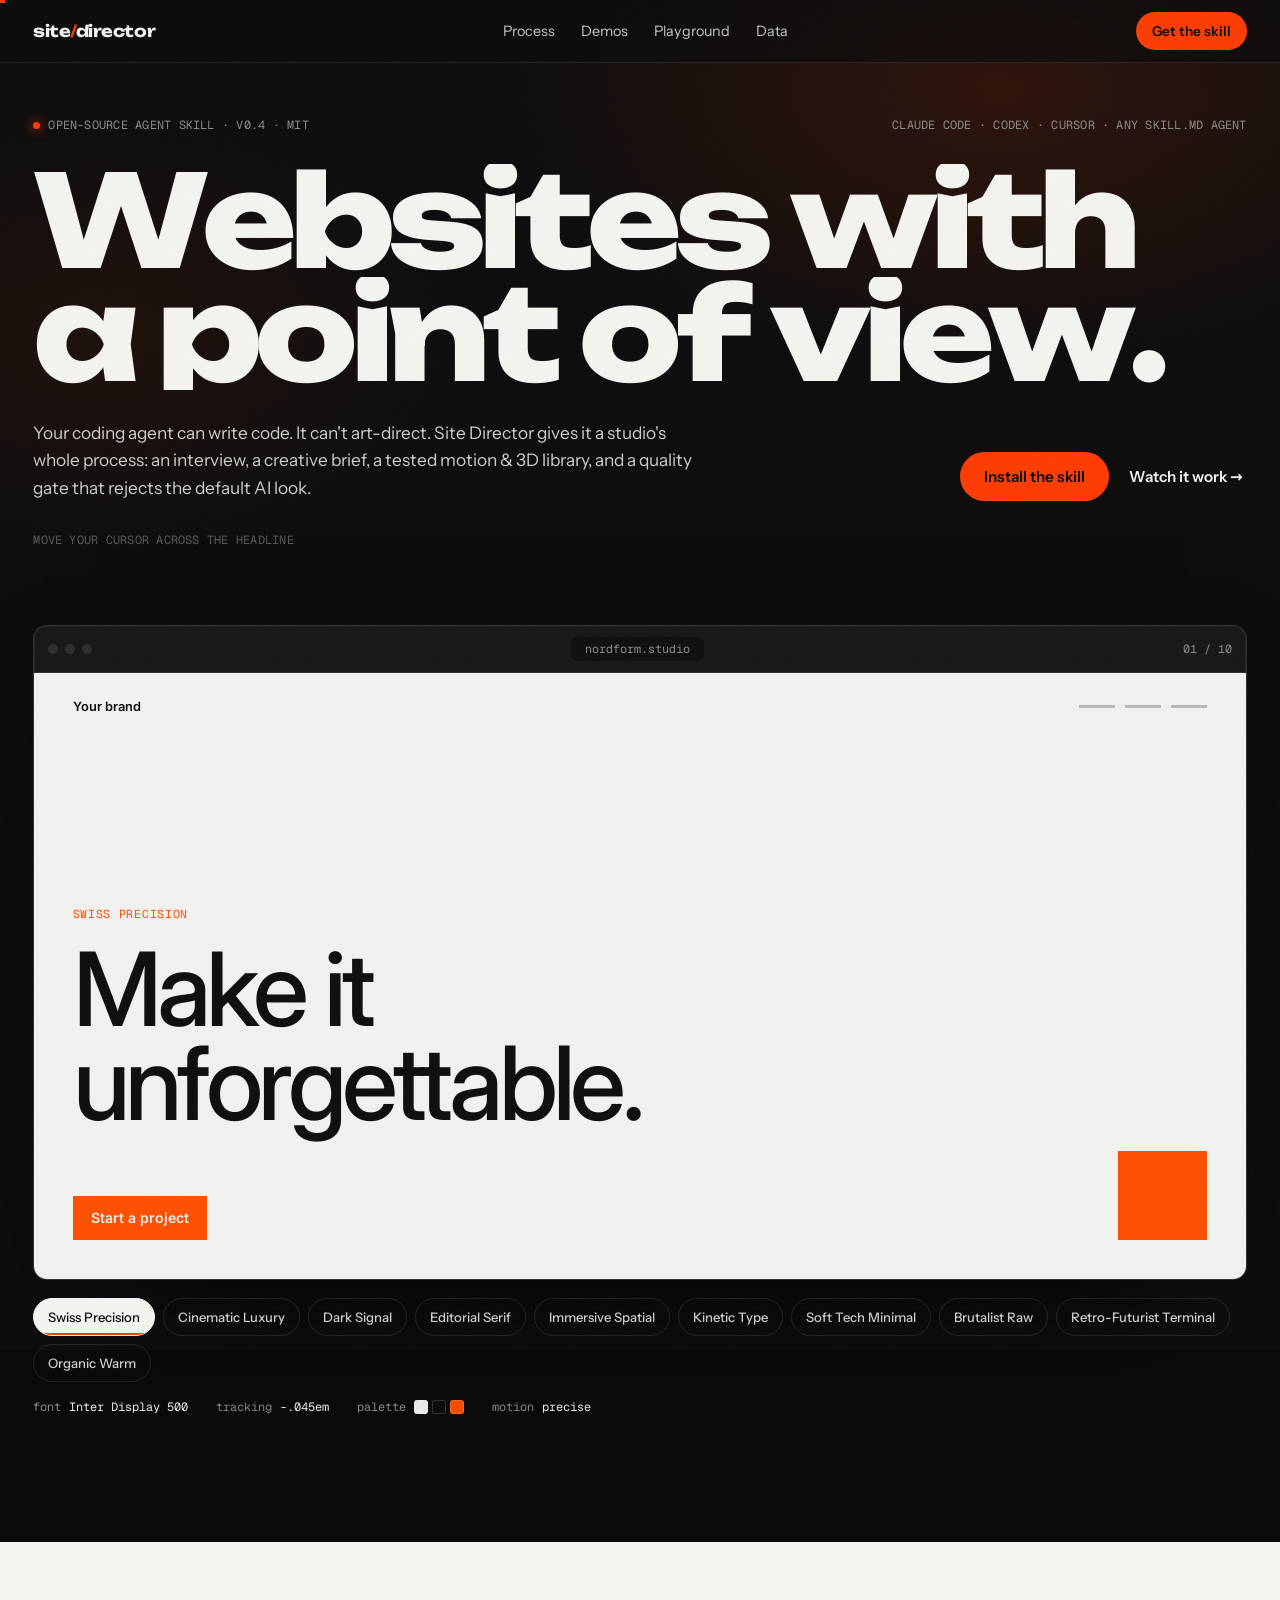
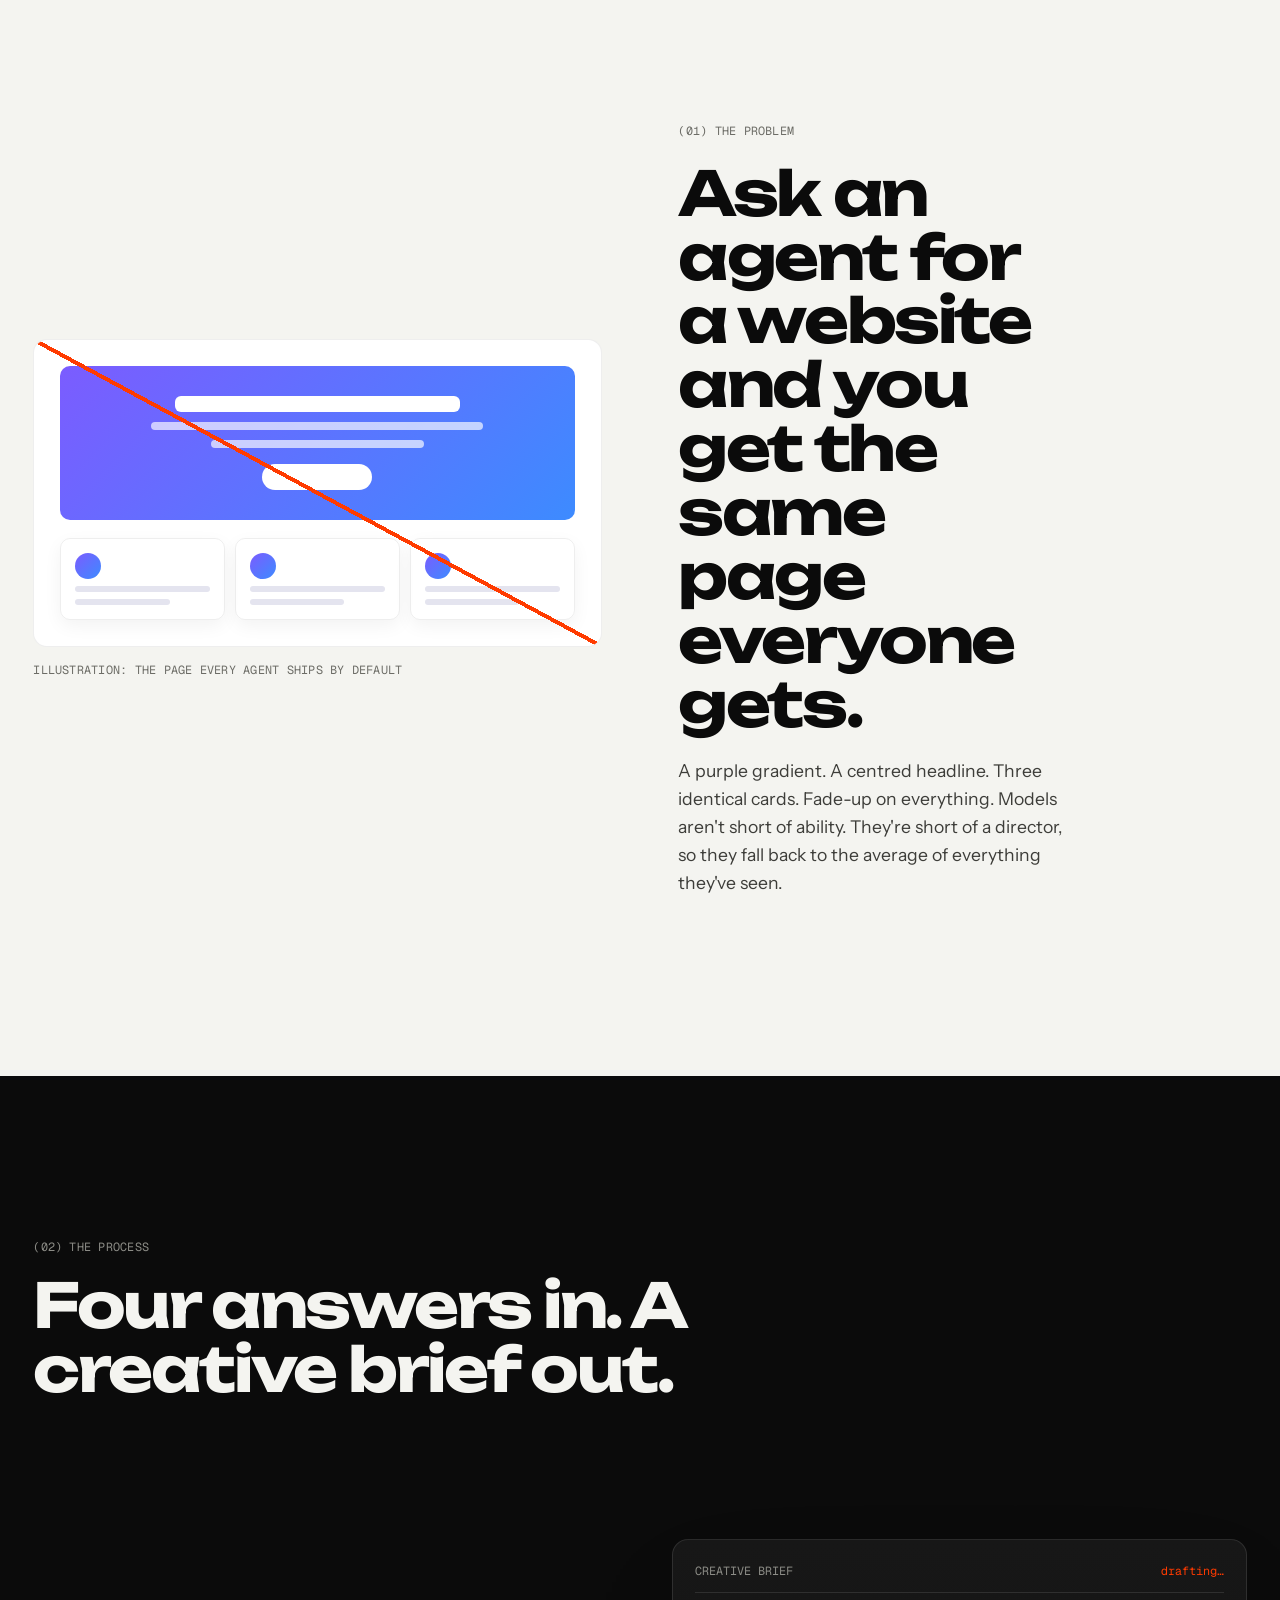
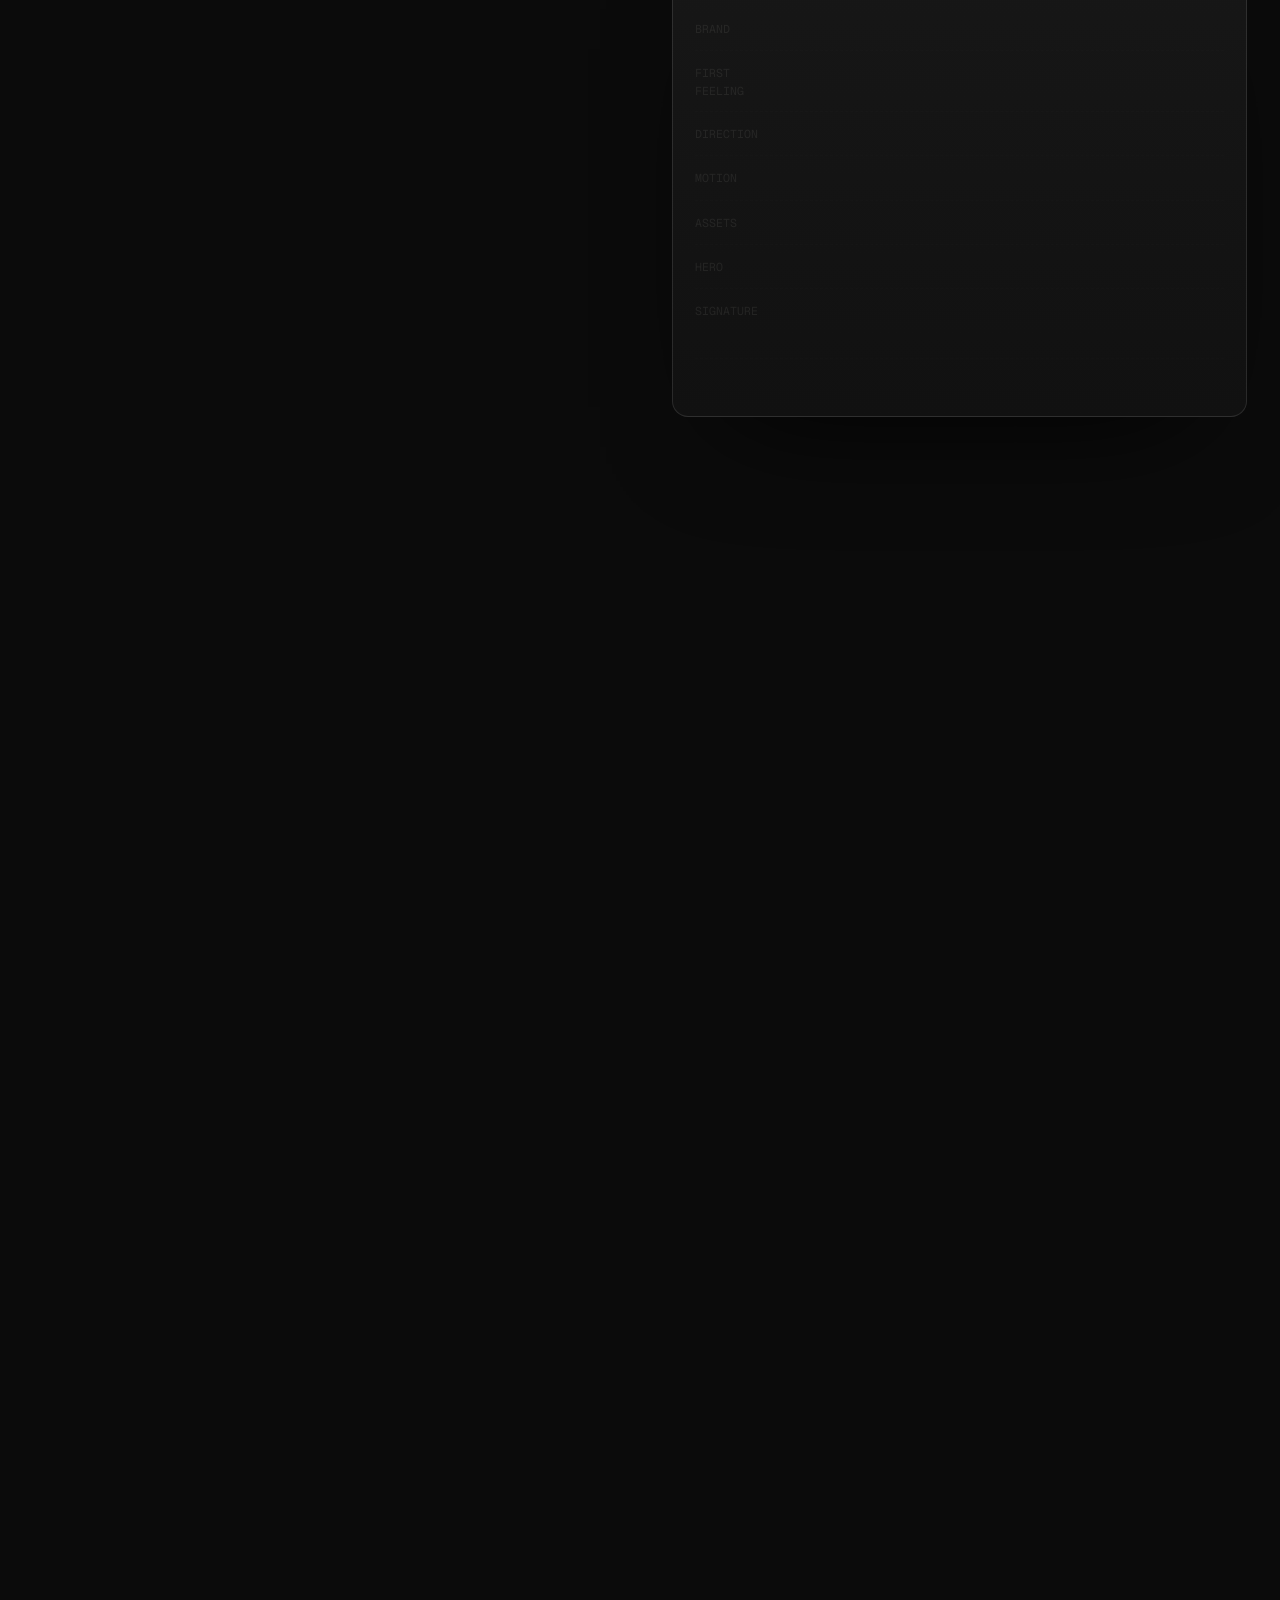
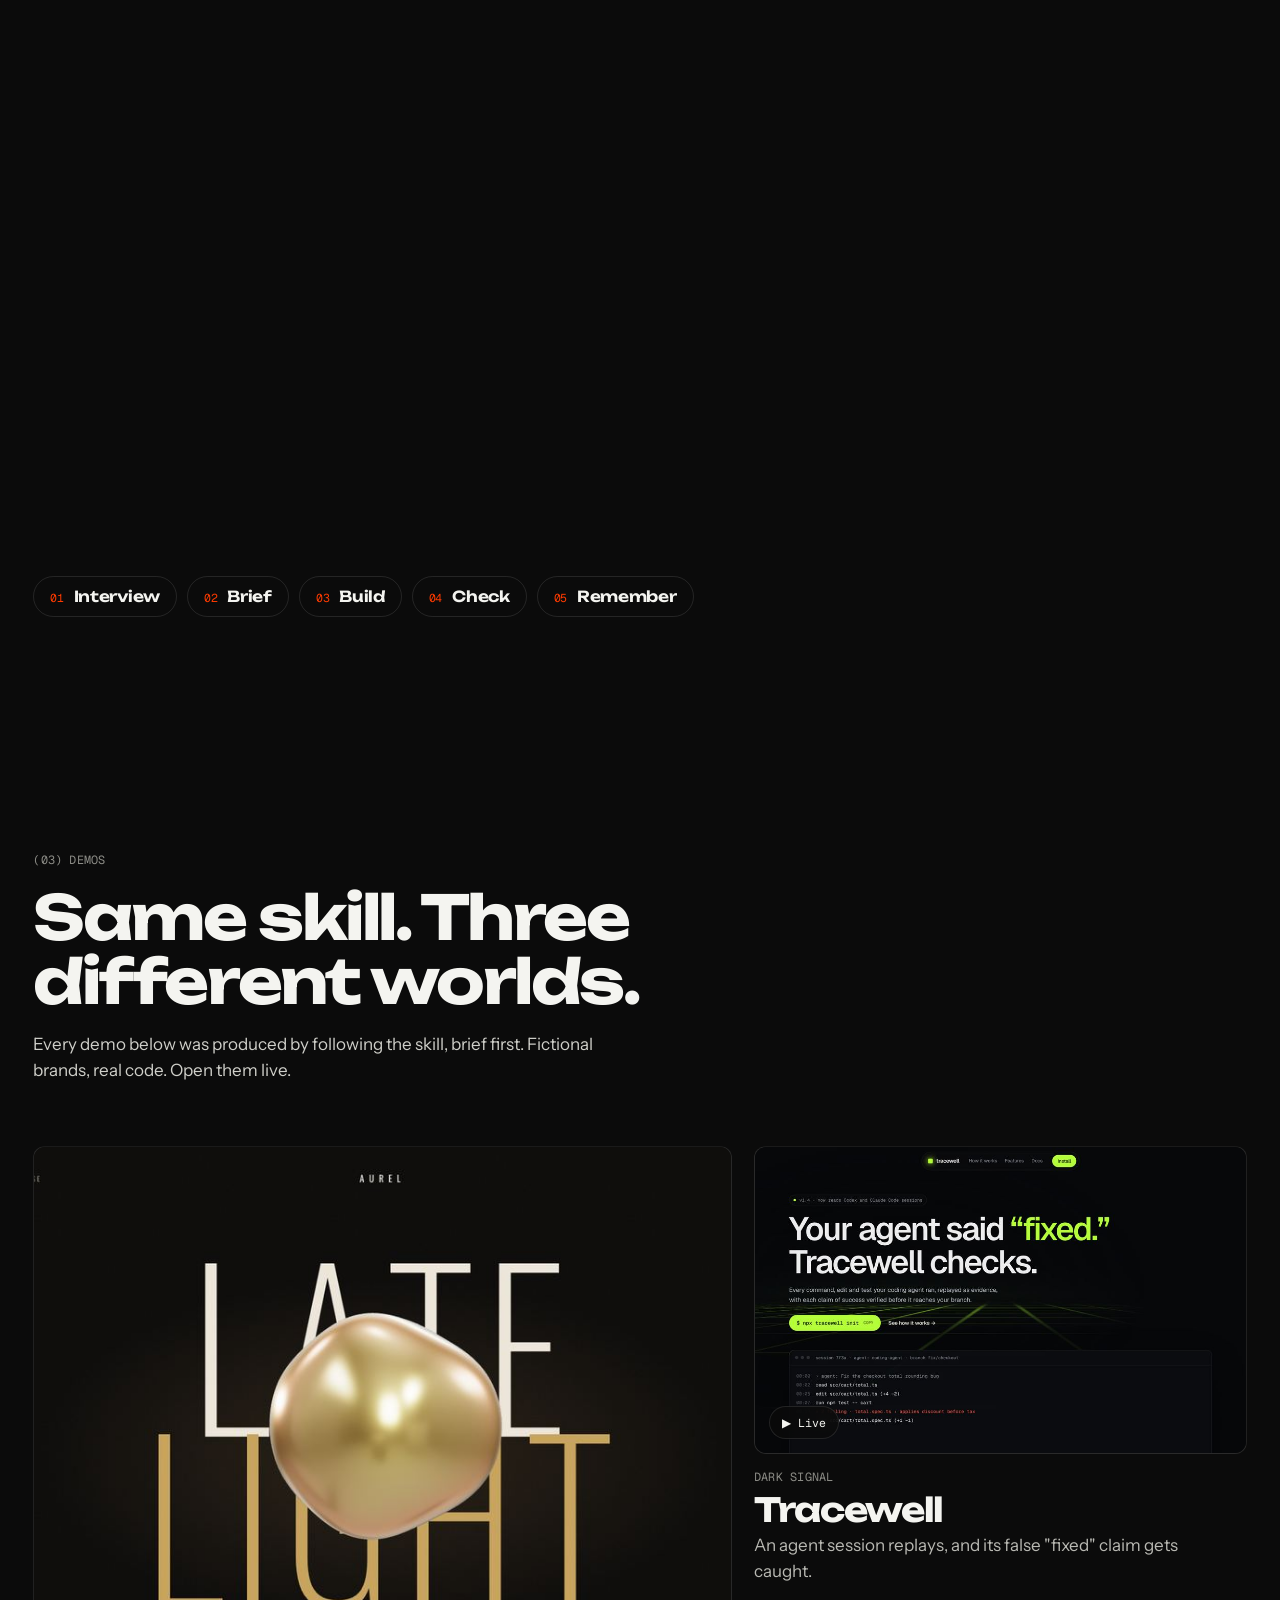
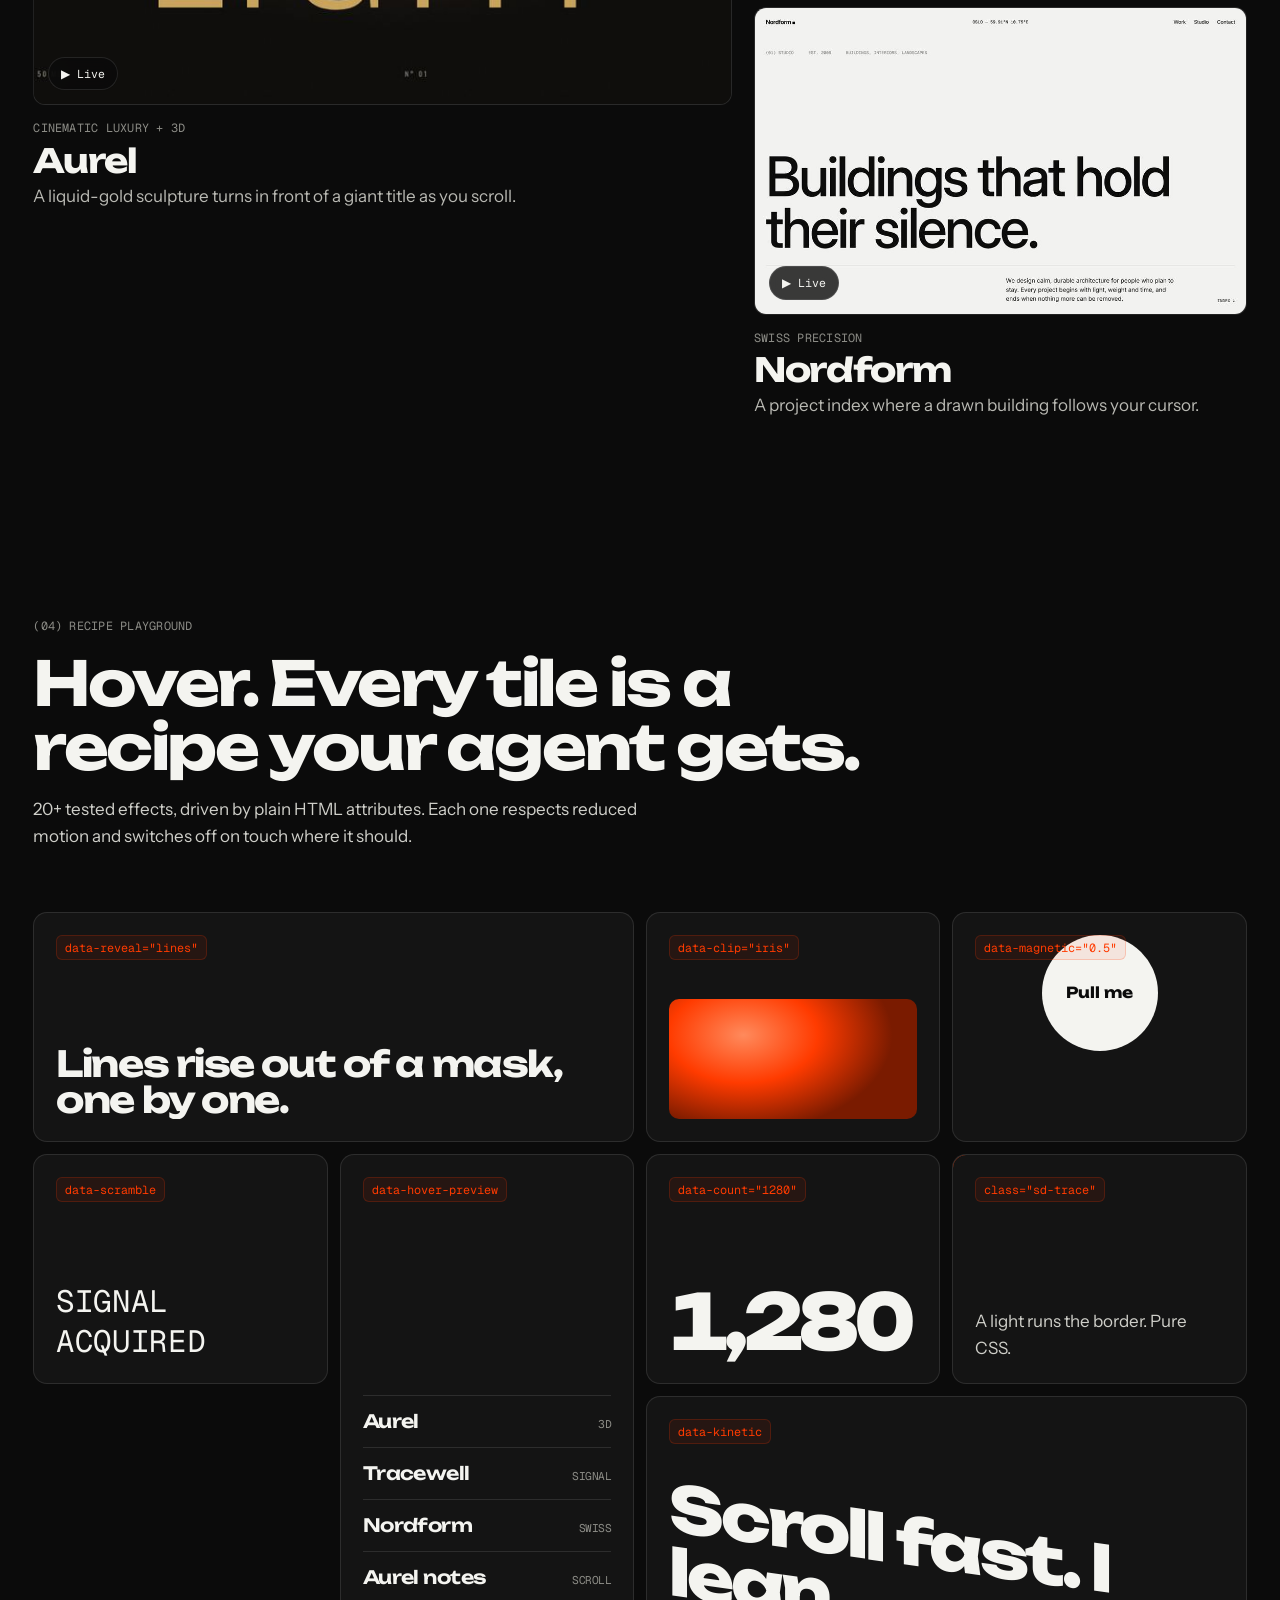
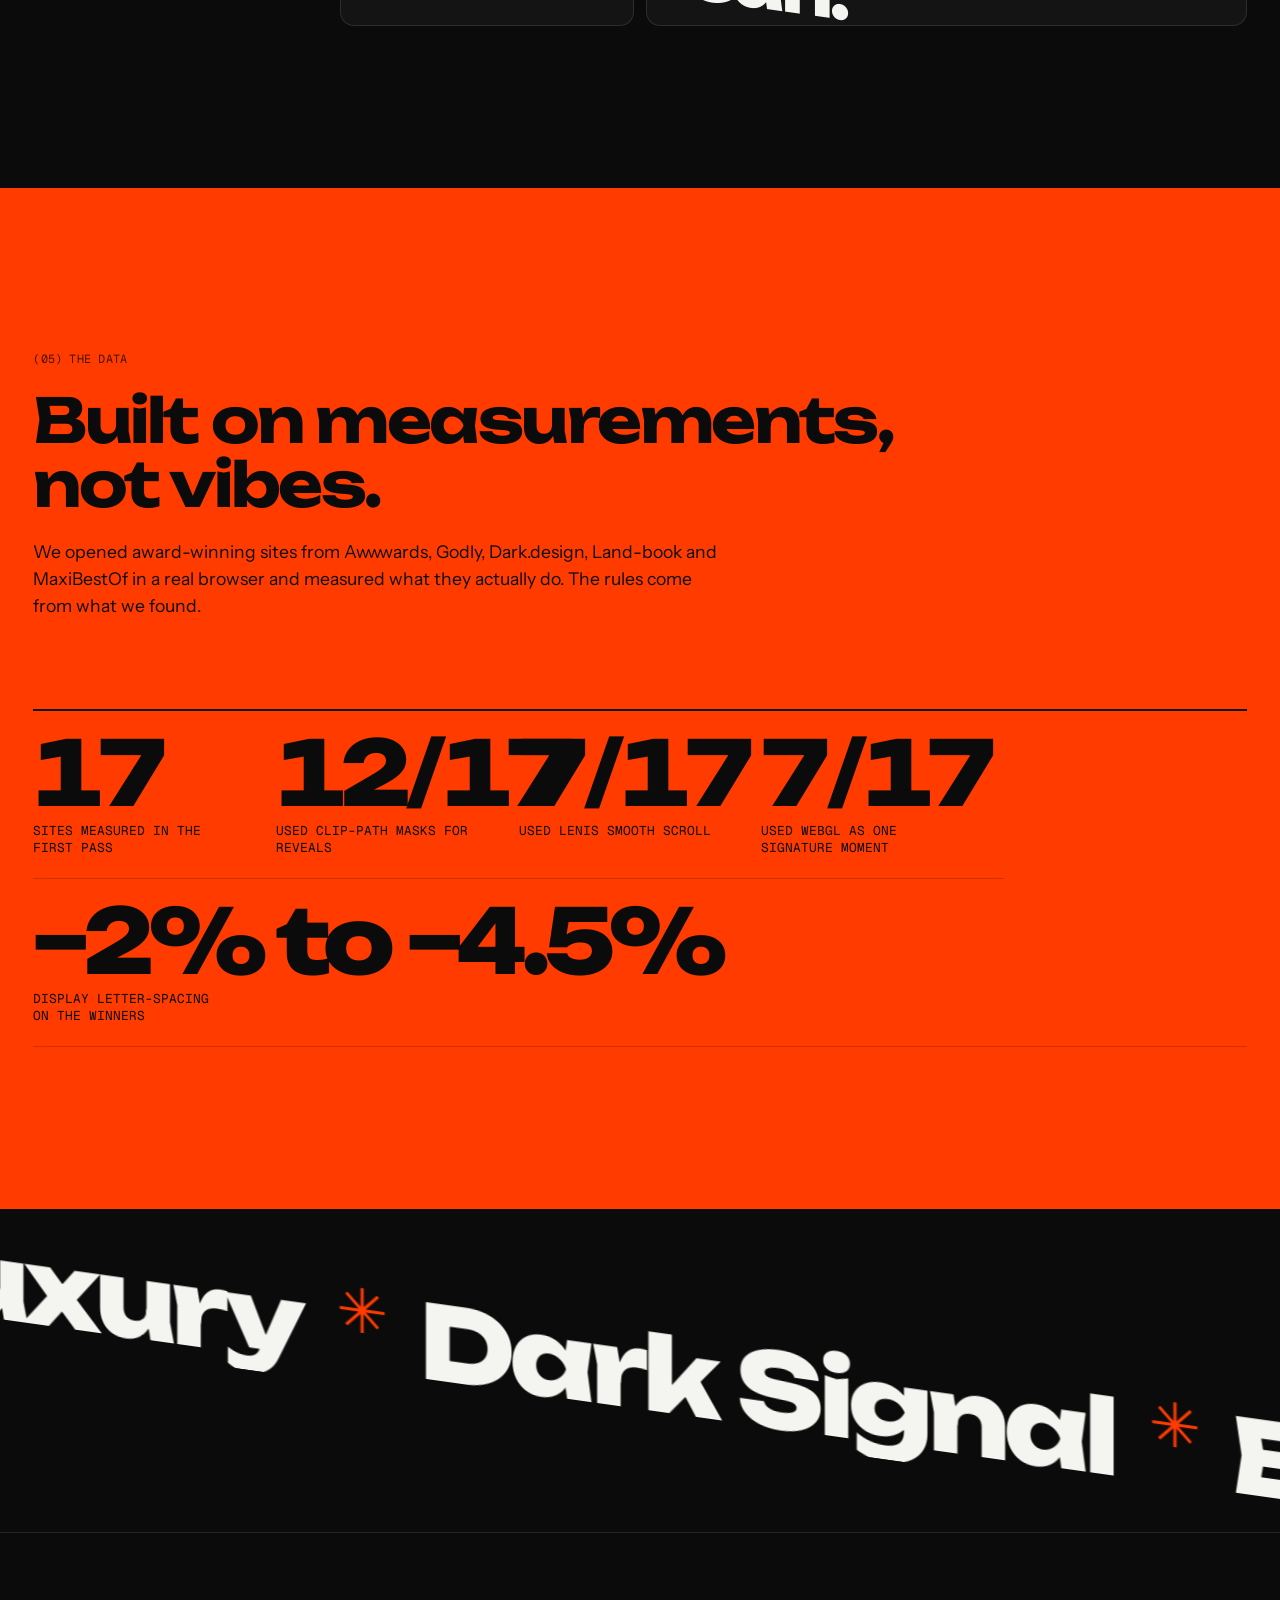
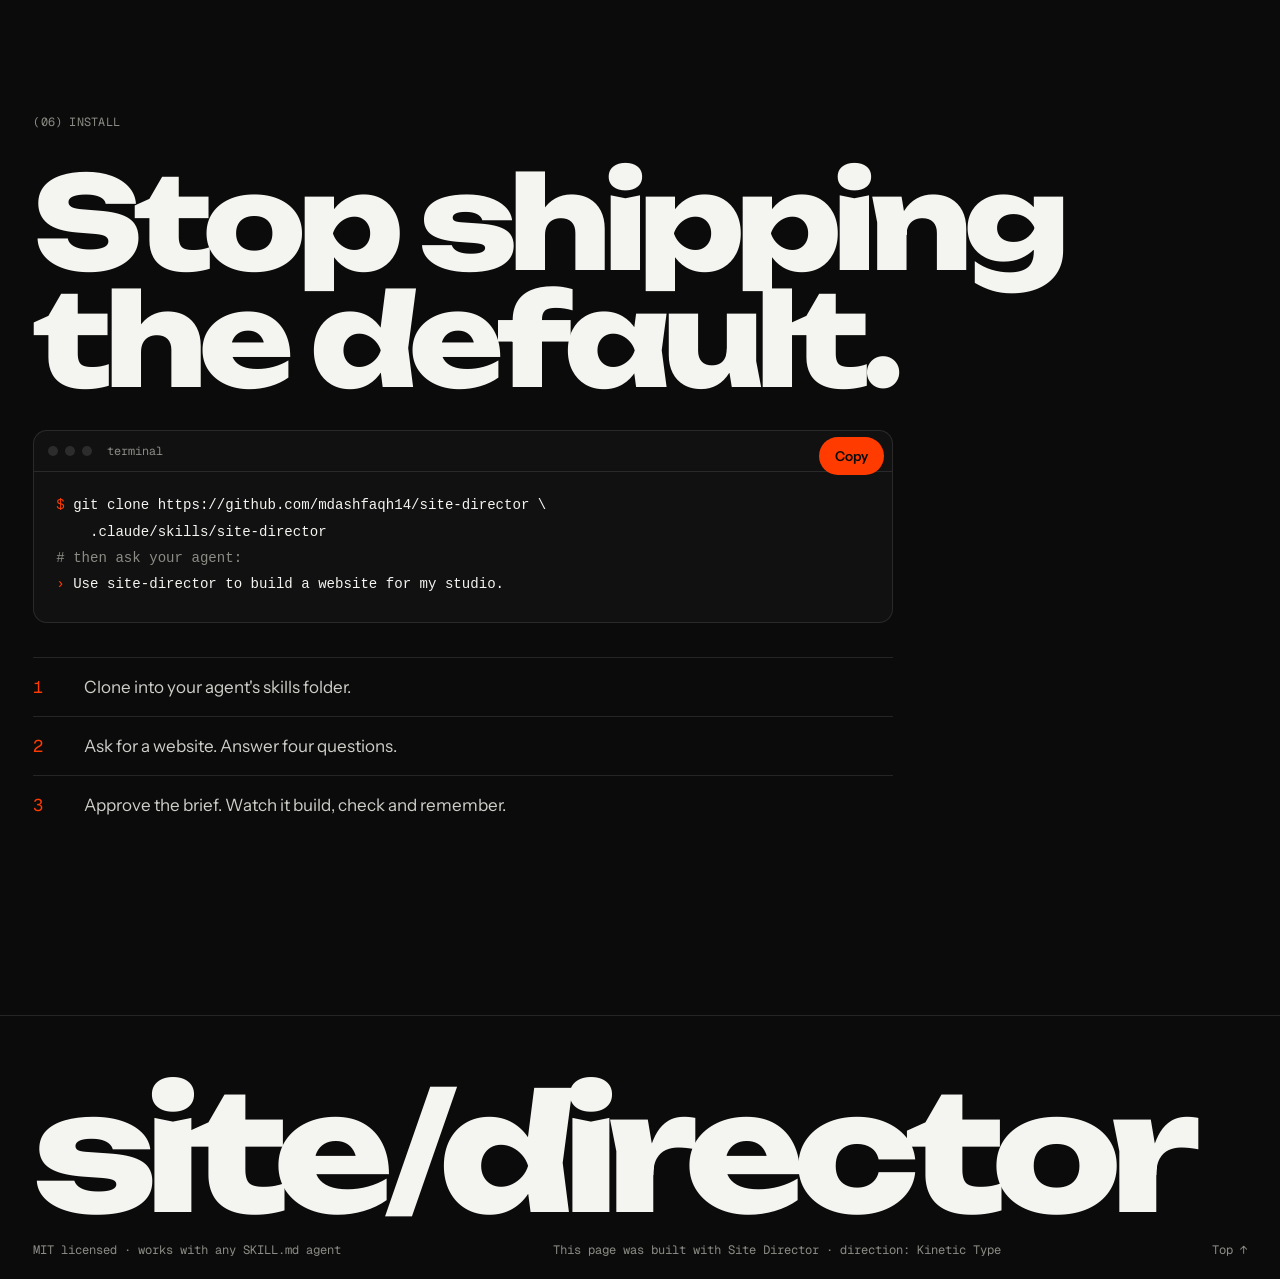
==== index.html @ e66f8e05 "Site Director v0.4: art direction for AI coding agents" ====
<!doctype html>
<html lang="en">
<head>
  <meta charset="utf-8" />
  <meta name="viewport" content="width=device-width, initial-scale=1" />
  <title>Site Director: art direction for AI coding agents</title>
  <meta name="description" content="An open-source agent skill that interviews you, writes a creative brief, and builds award-level websites with real motion and 3D, without the AI look." />
  <script type="module" crossorigin>var e=Object.defineProperty,t=(e,t,n)=>()=>{if(n)throw n[0];try{return e&&(t=e(e=0)),t}catch(e){throw n=[e],e}},n=(t,n)=>{let r={};for(var i in t)e(r,i,{get:t[i],enumerable:!0});return n||e(r,Symbol.toStringTag,{value:`Module`}),r};(function(){let e=document.createElement(`link`).relList;if(e&&e.supports&&e.supports(`modulepreload`))return;for(let e of document.querySelectorAll(`link[rel="modulepreload"]`))n(e);new MutationObserver(e=>{for(let t of e)if(t.type===`childList`)for(let e of t.addedNodes)e.tagName===`LINK`&&e.rel===`modulepreload`&&n(e)}).observe(document,{childList:!0,subtree:!0});function t(e){let t={};return e.integrity&&(t.integrity=e.integrity),e.referrerPolicy&&(t.referrerPolicy=e.referrerPolicy),t.credentials=e.crossOrigin===`use-credentials`?`include`:e.crossOrigin===`anonymous`?`omit`:`same-origin`,t}function n(e){if(e.ep)return;e.ep=!0;let n=t(e);fetch(e.href,n)}})();function r(e){if(e===void 0)throw ReferenceError(`this hasn't been initialised - super() hasn't been called`);return e}function i(e,t){e.prototype=Object.create(t.prototype),e.prototype.constructor=e,e.__proto__=t}var a,o,s,c,l,u,d,f,p,m,h,g,_,v,y,b,x,S,C,w,T,E,D,O,k,A,j,M,N,P,F,I,L,ee,te,ne,R,re,z,ie,ae,oe,se,ce,le,B,ue,de,fe,pe,me,he,ge,_e,V,ve,ye,be,H,xe,U,W,Se,Ce,we,Te,Ee,De,Oe,ke,Ae,je,Me,Ne,Pe,Fe,Ie,Le,Re,ze,Be,Ve,He,Ue,We,Ge,Ke,qe,Je,Ye,Xe,Ze,Qe,$e,et,tt,nt,rt,it,at,ot,st,ct,lt,ut,dt,ft,pt,mt,ht,gt,_t,vt,yt,bt,xt,St,Ct,wt,Tt,Et,Dt,Ot,kt,At,jt,Mt,Nt,Pt,Ft,It,Lt,Rt,zt,Bt,Vt,Ht,Ut,Wt,Gt,Kt,qt,Jt,Yt,Xt,Zt,Qt,$t,en,tn,nn,rn,an,on,sn,cn,ln,un,dn,fn,pn,mn,hn,gn,_n,vn,yn,bn,xn,Sn,Cn,wn,Tn,En,Dn,On,kn,An,jn,Mn,Nn,Pn,Fn,In,Ln,Rn,zn,Bn,Vn,Hn,Un,Wn,Gn,Kn,qn,Jn,Yn,Xn,Zn,Qn=t((()=>{a={autoSleep:120,force3D:`auto`,nullTargetWarn:1,units:{lineHeight:``}},o={duration:.5,overwrite:!1,delay:0},u=1e8,d=1/u,f=Math.PI*2,p=f/4,m=0,h=Math.sqrt,g=Math.cos,_=Math.sin,v=function(e){return typeof e==`string`},y=function(e){return typeof e==`function`},b=function(e){return typeof e==`number`},x=function(e){return e===void 0},S=function(e){return typeof e==`object`},C=function(e){return e!==!1},w=function(){return typeof window<`u`},T=function(e){return y(e)||v(e)},E=typeof ArrayBuffer==`function`&&ArrayBuffer.isView||function(){},D=Array.isArray,O=/random\([^)]+\)/g,k=/,\s*/g,A=/(?:-?\.?\d|\.)+/gi,j=/[-+=.]*\d+[.e\-+]*\d*[e\-+]*\d*/g,M=/[-+=.]*\d+[.e-]*\d*[a-z%]*/g,N=/[-+=.]*\d+\.?\d*(?:e-|e\+)?\d*/gi,P=/[+-]=-?[.\d]+/,F=/[^,'"\[\]\s]+/gi,I=/^[+\-=e\s\d]*\d+[.\d]*([a-z]*|%)\s*$/i,R={},re={},ie=function(e){return(re=je(e,R))&&Zn},ae=function(e,t){return console.warn(`Invalid property`,e,`set to`,t,`Missing plugin? gsap.registerPlugin()`)},oe=function(e,t){return!t&&console.warn(e)},se=function(e,t){return e&&(R[e]=t)&&re&&(re[e]=t)||R},ce=function(){return 0},le={suppressEvents:!0,isStart:!0,kill:!1},B={suppressEvents:!0,kill:!1},ue={suppressEvents:!0},de={},fe=[],pe={},he={},ge={},_e=30,V=[],ve=``,ye=function(e){var t=e[0],n,r;if(S(t)||y(t)||(e=[e]),!(n=(t._gsap||{}).harness)){for(r=V.length;r--&&!V[r].targetTest(t););n=V[r]}for(r=e.length;r--;)e[r]&&(e[r]._gsap||(e[r]._gsap=new sn(e[r],n)))||e.splice(r,1);return e},be=function(e){return e._gsap||ye(mt(e))[0]._gsap},H=function(e,t,n){return(n=e[t])&&y(n)?e[t]():x(n)&&e.getAttribute&&e.getAttribute(t)||n},xe=function(e,t){return(e=e.split(`,`)).forEach(t)||e},U=function(e){return Math.round(e*1e5)/1e5||0},W=function(e){return Math.round(e*1e7)/1e7||0},Se=function(e,t){var n=t.charAt(0),r=parseFloat(t.substr(2));return e=parseFloat(e),n===`+`?e+r:n===`-`?e-r:n===`*`?e*r:e/r},Ce=function(e,t){for(var n=t.length,r=0;e.indexOf(t[r])<0&&++r<n;);return r<n},we=function(){var e=fe.length,t=fe.slice(0),n,r;for(pe={},fe.length=0,n=0;n<e;n++)r=t[n],r&&r._lazy&&(r.render(r._lazy[0],r._lazy[1],!0)._lazy=0)},Te=function(e){return!!(e._initted||e._startAt||e.add)},Ee=function(e,t,n,r){fe.length&&!c&&we(),e.render(t,n,r||!!(c&&t<0&&Te(e))),fe.length&&!c&&we()},De=function(e){var t=parseFloat(e);return(t||t===0)&&(e+``).match(F).length<2?t:v(e)?e.trim():e},Oe=function(e){return e},ke=function(e,t){for(var n in t)n in e||(e[n]=t[n]);return e},Ae=function(e){return function(t,n){for(var r in n)r in t||r===`duration`&&e||r===`ease`||(t[r]=n[r])}},je=function(e,t){for(var n in t)e[n]=t[n];return e},Me=function e(t,n){for(var r in n)r!==`__proto__`&&r!==`constructor`&&r!==`prototype`&&(t[r]=S(n[r])?e(t[r]||(t[r]={}),n[r]):n[r]);return t},Ne=function(e,t){var n={},r;for(r in e)r in t||(n[r]=e[r]);return n},Pe=function(e){var t=e.parent||L,n=e.keyframes?Ae(D(e.keyframes)):ke;if(C(e.inherit))for(;t;)n(e,t.vars.defaults),t=t.parent||t._dp;return e},Fe=function(e,t){for(var n=e.length,r=n===t.length;r&&n--&&e[n]===t[n];);return n<0},Ie=function(e,t,n,r,i){n===void 0&&(n=`_first`),r===void 0&&(r=`_last`);var a=e[r],o;if(i)for(o=t[i];a&&a[i]>o;)a=a._prev;return a?(t._next=a._next,a._next=t):(t._next=e[n],e[n]=t),t._next?t._next._prev=t:e[r]=t,t._prev=a,t.parent=t._dp=e,t},Le=function(e,t,n,r){n===void 0&&(n=`_first`),r===void 0&&(r=`_last`);var i=t._prev,a=t._next;i?i._next=a:e[n]===t&&(e[n]=a),a?a._prev=i:e[r]===t&&(e[r]=i),t._next=t._prev=t.parent=null},Re=function(e,t){e.parent&&(!t||e.parent.autoRemoveChildren)&&e.parent.remove&&e.parent.remove(e),e._act=0},ze=function(e,t){if(e&&(!t||t._end>e._dur||t._start<0))for(var n=e;n;)n._dirty=1,n=n.parent;return e},Be=function(e){for(var t=e.parent;t&&t.parent;)t._dirty=1,t.totalDuration(),t=t.parent;return e},Ve=function(e,t,n,r){return e._startAt&&(c?e._startAt.revert(B):e.vars.immediateRender&&!e.vars.autoRevert||e._startAt.render(t,!0,r))},He=function e(t){return!t||t._ts&&e(t.parent)},Ue=function(e){return e._repeat?We(e._tTime,e=e.duration()+e._rDelay)*e:0},We=function(e,t){var n=Math.floor(e=W(e/t));return e&&n===e?n-1:n},Ge=function(e,t){return(e-t._start)*t._ts+(t._ts>=0?0:t._dirty?t.totalDuration():t._tDur)},Ke=function(e){return e._end=W(e._start+(e._tDur/Math.abs(e._ts||e._rts||d)||0))},qe=function(e,t){var n=e._dp;return n&&n.smoothChildTiming&&e._ts&&(e._start=W(n._time-(e._ts>0?t/e._ts:((e._dirty?e.totalDuration():e._tDur)-t)/-e._ts)),Ke(e),n._dirty||ze(n,e)),e},Je=function(e,t){var n;if((t._time||!t._dur&&t._initted||t._start<e._time&&(t._dur||!t.add))&&(n=Ge(e.rawTime(),t),(!t._dur||ct(0,t.totalDuration(),n)-t._tTime>d)&&t.render(n,!0)),ze(e,t)._dp&&e._initted&&e._time>=e._dur&&e._ts){if(e._dur<e.duration())for(n=e;n._dp;)n.rawTime()>=0&&n.totalTime(n._tTime),n=n._dp;e._zTime=-d}},Ye=function(e,t,n,r){return t.parent&&Re(t),t._start=W((b(n)?n:!n&&$e(t)&&(!e._last||e._last._start>=e._time)?e._last?e._last._start:e._time:n||e!==L?at(e,n,t):e._time)+t._delay),t._end=W(t._start+(t.totalDuration()/Math.abs(t.timeScale())||0)),Ie(e,t,`_first`,`_last`,e._sort?`_start`:0),$e(t)||(e._recent=t),r||Je(e,t),e._ts<0&&qe(e,e._tTime),e},Xe=function(e,t){return(R.ScrollTrigger||ae(`scrollTrigger`,t))&&R.ScrollTrigger.create(t,e)},Ze=function(e,t,n,r,i){if(gn(e,t,i),!e._initted)return 1;if(!n&&e._pt&&!c&&(e._dur&&e.vars.lazy!==!1||!e._dur&&e.vars.lazy)&&me!==Kt.frame)return fe.push(e),e._lazy=[i,r],1},Qe=function e(t){var n=t.parent;return n&&n._ts&&n._initted&&!n._lock&&(n.rawTime()<0||e(n))},$e=function(e){var t=e.data;return t===`isFromStart`||t===`isStart`},et=function(e,t,n,r){var i=e.ratio,a=t<0||!t&&(!e._start&&Qe(e)&&(e._initted||!$e(e))||(e._ts<0||e._dp._ts<0)&&!$e(e))?0:1,o=e._rDelay,s=0,l,u,f;if(o&&e._repeat&&(s=ct(0,e._tDur,t),u=We(s,o),e._yoyo&&u&1&&(a=1-a),u!==We(e._tTime,o)&&(i=1-a,e.vars.repeatRefresh&&e._initted&&e.invalidate())),a!==i||c||r||e._zTime===d||!t&&e._zTime){if(!e._initted&&Ze(e,t,r,n,s))return;for(f=e._zTime,e._zTime=t||(n?d:0),n||=t&&!f,e.ratio=a,e._from&&(a=1-a),e._time=0,e._tTime=s,l=e._pt;l;)l.r(a,l.d),l=l._next;t<0&&Ve(e,t,n,!0),e._onUpdate&&!n&&jt(e,`onUpdate`),s&&e._repeat&&!n&&e.parent&&jt(e,`onRepeat`),(t>=e._tDur||t<0)&&e.ratio===a&&(a&&Re(e,1),!n&&!c&&(jt(e,a?`onComplete`:`onReverseComplete`,!0),e._prom&&e._prom()))}else e._zTime||=t},tt=function(e,t,n){var r;if(n>t)for(r=e._first;r&&r._start<=n;){if(r.data===`isPause`&&r._start>t)return r;r=r._next}else for(r=e._last;r&&r._start>=n;){if(r.data===`isPause`&&r._start<t)return r;r=r._prev}},nt=function(e,t,n,r){var i=e._repeat,a=W(t)||0,o=e._tTime/e._tDur;return o&&!r&&(e._time*=a/e._dur),e._dur=a,e._tDur=i?i<0?1e10:W(a*(i+1)+e._rDelay*i):a,o>0&&!r&&qe(e,e._tTime=e._tDur*o),e.parent&&Ke(e),n||ze(e.parent,e),e},rt=function(e){return e instanceof ln?ze(e):nt(e,e._dur)},it={_start:0,endTime:ce,totalDuration:ce},at=function e(t,n,r){var i=t.labels,a=t._recent||it,o=t.duration()>=u?a.endTime(!1):t._dur,s,c,l;return v(n)&&(isNaN(n)||n in i)?(c=n.charAt(0),l=n.substr(-1)===`%`,s=n.indexOf(`=`),c===`<`||c===`>`?(s>=0&&(n=n.replace(/=/,``)),(c===`<`?a._start:a.endTime(a._repeat>=0))+(parseFloat(n.substr(1))||0)*(l?(s<0?a:r).totalDuration()/100:1)):s<0?(n in i||(i[n]=o),i[n]):(c=parseFloat(n.charAt(s-1)+n.substr(s+1)),l&&r&&(c=c/100*(D(r)?r[0]:r).totalDuration()),s>1?e(t,n.substr(0,s-1),r)+c:o+c)):n==null?o:+n},ot=function(e,t,n){var r=b(t[1]),i=(r?2:1)+(e<2?0:1),a=t[i],o,s;if(r&&(a.duration=t[1]),a.parent=n,e){for(o=a,s=n;s&&!(`immediateRender`in o);)o=s.vars.defaults||{},s=C(s.vars.inherit)&&s.parent;a.immediateRender=C(o.immediateRender),e<2?a.runBackwards=1:a.startAt=t[i-1]}return new Cn(t[0],a,t[i+1])},st=function(e,t){return e||e===0?t(e):t},ct=function(e,t,n){return n<e?e:n>t?t:n},lt=function(e,t){return!v(e)||!(t=I.exec(e))?``:t[1]},ut=function(e,t,n){return st(n,function(n){return ct(e,t,n)})},dt=[].slice,ft=function(e,t){return e&&S(e)&&`length`in e&&(!t&&!e.length||e.length-1 in e&&S(e[0]))&&!e.nodeType&&e!==ee},pt=function(e,t,n){return n===void 0&&(n=[]),e.forEach(function(e){var r;return v(e)&&!t||ft(e,1)?(r=n).push.apply(r,mt(e)):n.push(e)})||n},mt=function(e,t,n){return l&&!t&&l.selector?l.selector(e):v(e)&&!n&&(te||!qt())?dt.call((t||ne).querySelectorAll(e),0):D(e)?pt(e,n):ft(e)?dt.call(e,0):e?[e]:[]},ht=function(e){return e=mt(e)[0]||oe(`Invalid scope`)||{},function(t){var n=e.current||e.nativeElement||e;return mt(t,n.querySelectorAll?n:n===e?oe(`Invalid scope`)||ne.createElement(`div`):e)}},gt=function(e){return e.sort(function(){return .5-Math.random()})},_t=function(e){if(y(e))return e;var t=S(e)?e:{each:e},n=tn(t.ease),r=t.from||0,i=parseFloat(t.base)||0,a={},o=r>0&&r<1,s=isNaN(r)||o,c=t.axis,l=r,d=r;return v(r)?l=d={center:.5,edges:.5,end:1}[r]||0:!o&&s&&(l=r[0],d=r[1]),function(e,o,f){var p=(f||t).length,m=a[p],g,_,v,y,b,x,S,C,w;if(!m){if(w=t.grid===`auto`?0:(t.grid||[1,u])[1],!w){for(S=-u;S<(S=f[w++].getBoundingClientRect().left)&&w<p;);w<p&&w--}for(m=a[p]=[],g=s?Math.min(w,p)*l-.5:r%w,_=w===u?0:s?p*d/w-.5:r/w|0,S=0,C=u,x=0;x<p;x++)v=x%w-g,y=_-(x/w|0),m[x]=b=c?Math.abs(c===`y`?y:v):h(v*v+y*y),b>S&&(S=b),b<C&&(C=b);r===`random`&&gt(m),m.max=S-C,m.min=C,m.v=p=(parseFloat(t.amount)||parseFloat(t.each)*(w>p?p-1:c?c===`y`?p/w:w:Math.max(w,p/w))||0)*(r===`edges`?-1:1),m.b=p<0?i-p:i,m.u=lt(t.amount||t.each)||0,n=n&&p<0?en(n):n}return p=(m[e]-m.min)/m.max||0,W(m.b+(n?n(p):p)*m.v)+m.u}},vt=function(e){var t=10**((e+``).split(`.`)[1]||``).length;return function(n){var r=W(Math.round(parseFloat(n)/e)*e*t);return(r-r%1)/t+(b(n)?0:lt(n))}},yt=function(e,t){var n=D(e),r,i;return!n&&S(e)&&(r=n=e.radius||u,e.values?(e=mt(e.values),(i=!b(e[0]))&&(r*=r)):e=vt(e.increment)),st(t,n?y(e)?function(t){return i=e(t),Math.abs(i-t)<=r?i:t}:function(t){for(var n=parseFloat(i?t.x:t),a=parseFloat(i?t.y:0),o=u,s=0,c=e.length,l,d;c--;)i?(l=e[c].x-n,d=e[c].y-a,l=l*l+d*d):l=Math.abs(e[c]-n),l<o&&(o=l,s=c);return s=!r||o<=r?e[s]:t,i||s===t||b(t)?s:s+lt(t)}:vt(e))},bt=function(e,t,n,r){return st(D(e)?!t:n===!0?!!(n=0):!r,function(){return D(e)?e[~~(Math.random()*e.length)]:(n||=1e-5)&&(r=n<1?10**((n+``).length-2):1)&&Math.floor(Math.round((e-n/2+Math.random()*(t-e+n*.99))/n)*n*r)/r})},xt=function(){var e=[...arguments];return function(t){return e.reduce(function(e,t){return t(e)},t)}},St=function(e,t){return function(n){return e(parseFloat(n))+(t||lt(n))}},Ct=function(e,t,n){return Ot(e,t,0,1,n)},wt=function(e,t,n){return st(n,function(n){return e[~~t(n)]})},Tt=function e(t,n,r){var i=n-t;return D(t)?wt(t,e(0,t.length),n):st(r,function(e){return(i+(e-t)%i)%i+t})},Et=function e(t,n,r){var i=n-t,a=i*2;return D(t)?wt(t,e(0,t.length-1),n):st(r,function(e){return e=(a+(e-t)%a)%a||0,t+(e>i?a-e:e)})},Dt=function(e){return e.replace(O,function(e){var t=e.indexOf(`[`)+1,n=e.substring(t||7,t?e.indexOf(`]`):e.length-1).split(k);return bt(t?n:+n[0],t?0:+n[1],+n[2]||1e-5)})},Ot=function(e,t,n,r,i){var a=t-e,o=r-n;return st(i,function(t){return n+((t-e)/a*o||0)})},kt=function e(t,n,r,i){var a=isNaN(t+n)?0:function(e){return(1-e)*t+e*n};if(!a){var o=v(t),s={},c,l,u,d,f;if(r===!0&&(i=1)&&(r=null),o)t={p:t},n={p:n};else if(D(t)&&!D(n)){for(u=[],d=t.length,f=d-2,l=1;l<d;l++)u.push(e(t[l-1],t[l]));d--,a=function(e){e*=d;var t=Math.min(f,~~e);return u[t](e-t)},r=n}else i||(t=je(D(t)?[]:{},t));if(!u){for(c in n)dn.call(s,t,c,`get`,n[c]);a=function(e){return Mn(e,s)||(o?t.p:t)}}}return st(r,a)},At=function(e,t,n){var r=e.labels,i=u,a,o,s;for(a in r)o=r[a]-t,o<0==!!n&&o&&i>(o=Math.abs(o))&&(s=a,i=o);return s},jt=function(e,t,n){var r=e.vars,i=r[t],a=l,o=e._ctx,s,c,u;if(i)return s=r[t+`Params`],c=r.callbackScope||e,n&&fe.length&&we(),o&&(l=o),u=s?i.apply(c,s):i.call(c),l=a,u},Mt=function(e){return Re(e),e.scrollTrigger&&e.scrollTrigger.kill(!!c),e.progress()<1&&jt(e,`onInterrupt`),e},Pt=[],Ft=function(e){if(e){if(e=!e.name&&e.default||e,w()||e.headless){var t=e.name,n=y(e),r=t&&!n&&e.init?function(){this._props=[]}:e,i={init:ce,render:Mn,add:dn,kill:Pn,modifier:Nn,rawVars:0},a={targetTest:0,get:0,getSetter:On,aliases:{},register:0};if(qt(),e!==r){if(he[t])return;ke(r,ke(Ne(e,i),a)),je(r.prototype,je(i,Ne(e,a))),he[r.prop=t]=r,e.targetTest&&(V.push(r),de[t]=1),t=(t===`css`?`CSS`:t.charAt(0).toUpperCase()+t.substr(1))+`Plugin`}se(t,r),e.register&&e.register(Zn,r,Ln)}else Pt.push(e)}},It=255,Lt={aqua:[0,It,It],lime:[0,It,0],silver:[192,192,192],black:[0,0,0],maroon:[128,0,0],teal:[0,128,128],blue:[0,0,It],navy:[0,0,128],white:[It,It,It],olive:[128,128,0],yellow:[It,It,0],orange:[It,165,0],gray:[128,128,128],purple:[128,0,128],green:[0,128,0],red:[It,0,0],pink:[It,192,203],cyan:[0,It,It],transparent:[It,It,It,0]},Rt=function(e,t,n){return e+=e<0?1:e>1?-1:0,(e*6<1?t+(n-t)*e*6:e<.5?n:e*3<2?t+(n-t)*(2/3-e)*6:t)*It+.5|0},zt=function(e,t,n){var r=e?b(e)?[e>>16,e>>8&It,e&It]:0:Lt.black,i,a,o,s,c,l,u,d,f,p;if(!r){if(e.substr(-1)===`,`&&(e=e.substr(0,e.length-1)),Lt[e])r=Lt[e];else if(e.charAt(0)===`#`){if(e.length<6&&(i=e.charAt(1),a=e.charAt(2),o=e.charAt(3),e=`#`+i+i+a+a+o+o+(e.length===5?e.charAt(4)+e.charAt(4):``)),e.length===9)return r=parseInt(e.substr(1,6),16),[r>>16,r>>8&It,r&It,parseInt(e.substr(7),16)/255];e=parseInt(e.substr(1),16),r=[e>>16,e>>8&It,e&It]}else if(e.substr(0,3)===`hsl`){if(r=p=e.match(A),!t)s=r[0]%360/360,c=r[1]/100,l=r[2]/100,a=l<=.5?l*(c+1):l+c-l*c,i=l*2-a,r.length>3&&(r[3]*=1),r[0]=Rt(s+1/3,i,a),r[1]=Rt(s,i,a),r[2]=Rt(s-1/3,i,a);else if(~e.indexOf(`=`))return r=e.match(j),n&&r.length<4&&(r[3]=1),r}else r=e.match(A)||Lt.transparent;r=r.map(Number)}return t&&!p&&(i=r[0]/It,a=r[1]/It,o=r[2]/It,u=Math.max(i,a,o),d=Math.min(i,a,o),l=(u+d)/2,u===d?s=c=0:(f=u-d,c=l>.5?f/(2-u-d):f/(u+d),s=u===i?(a-o)/f+(a<o?6:0):u===a?(o-i)/f+2:(i-a)/f+4,s*=60),r[0]=~~(s+.5),r[1]=~~(c*100+.5),r[2]=~~(l*100+.5)),n&&r.length<4&&(r[3]=1),r},Bt=function(e){var t=[],n=[],r=-1;return e.split(Ht).forEach(function(e){var i=e.match(M)||[];t.push.apply(t,i),n.push(r+=i.length+1)}),t.c=n,t},Vt=function(e,t,n){var r=``,i=(e+r).match(Ht),a=t?`hsla(`:`rgba(`,o=0,s,c,l,u;if(!i)return e;if(i=i.map(function(e){return(e=zt(e,t,1))&&a+(t?e[0]+`,`+e[1]+`%,`+e[2]+`%,`+e[3]:e.join(`,`))+`)`}),n&&(l=Bt(e),s=n.c,s.join(r)!==l.c.join(r)))for(c=e.replace(Ht,`1`).split(M),u=c.length-1;o<u;o++)r+=c[o]+(~s.indexOf(o)?i.shift()||a+`0,0,0,0)`:(l.length?l:i.length?i:n).shift());if(!c)for(c=e.split(Ht),u=c.length-1;o<u;o++)r+=c[o]+i[o];return r+c[u]},Ht=function(){var e=`(?:\\b(?:(?:rgb|rgba|hsl|hsla)\\(.+?\\))|\\B#(?:[0-9a-f]{3,4}){1,2}\\b`,t;for(t in Lt)e+=`|`+t+`\\b`;return RegExp(e+`)`,`gi`)}(),Ut=/hsl[a]?\(/,Wt=function(e){var t=e.join(` `),n;if(Ht.lastIndex=0,Ht.test(t))return n=Ut.test(t),e[1]=Vt(e[1],n),e[0]=Vt(e[0],n,Bt(e[1])),!0},Kt=function(){var e=Date.now,t=500,n=33,r=e(),i=r,a=1e3/240,o=a,s=[],c,l,u,d,f,p,m=function u(m){var h=e()-i,g=m===!0,_,v,y,b;if((h>t||h<0)&&(r+=h-n),i+=h,y=i-r,_=y-o,(_>0||g)&&(b=++d.frame,f=y-d.time*1e3,d.time=y/=1e3,o+=_+(_>=a?0:a-_),v=1),g||(c=l(u)),v)for(p=0;p<s.length;p++)s[p](y,f,b,m)};return d={time:0,frame:0,tick:function(){m(!0)},deltaRatio:function(e){return f/(1e3/(e||60))},wake:function(){z&&(!te&&w()&&(ee=te=window,ne=ee.document||{},R.gsap=Zn,(ee.gsapVersions||(ee.gsapVersions=[])).push(Zn.version),ie(re||ee.GreenSockGlobals||!ee.gsap&&ee||{}),Pt.forEach(Ft)),u=typeof requestAnimationFrame<`u`&&requestAnimationFrame,c&&d.sleep(),l=u||function(e){return setTimeout(e,o-d.time*1e3+1|0)},Gt=1,m(2))},sleep:function(){(u?cancelAnimationFrame:clearTimeout)(c),Gt=0,l=ce},lagSmoothing:function(e,r){t=e||1/0,n=Math.min(r||33,t)},fps:function(e){a=1e3/(e||240),o=d.time*1e3+a},add:function(e,t,n){var r=t?function(t,n,i,a){e(t,n,i,a),d.remove(r)}:e;return d.remove(e),s[n?`unshift`:`push`](r),qt(),r},remove:function(e,t){~(t=s.indexOf(e))&&s.splice(t,1)&&p>=t&&p--},_listeners:s},d}(),qt=function(){return!Gt&&Kt.wake()},Jt={},Yt=/^[\d.\-M][\d.\-,\s]/,Xt=/["']/g,Zt=function(e){for(var t={},n=e.substr(1,e.length-3).split(`:`),r=n[0],i=1,a=n.length,o,s,c;i<a;i++)s=n[i],o=i===a-1?s.length:s.lastIndexOf(`,`),c=s.substr(0,o),t[r]=isNaN(c)?c.replace(Xt,``).trim():+c,r=s.substr(o+1).trim();return t},Qt=function(e){var t=e.indexOf(`(`)+1,n=e.indexOf(`)`),r=e.indexOf(`(`,t);return e.substring(t,~r&&r<n?e.indexOf(`)`,n+1):n)},$t=function(e){var t=(e+``).split(`(`),n=Jt[t[0]];return n&&t.length>1&&n.config?n.config.apply(null,~e.indexOf(`{`)?[Zt(t[1])]:Qt(e).split(`,`).map(De)):Jt._CE&&Yt.test(e)?Jt._CE(``,e):n},en=function(e){return function(t){return 1-e(1-t)}},tn=function(e,t){return e&&(y(e)?e:Jt[e]||$t(e))||t},nn=function(e,t,n,r){n===void 0&&(n=function(e){return 1-t(1-e)}),r===void 0&&(r=function(e){return e<.5?t(e*2)/2:1-t((1-e)*2)/2});var i={easeIn:t,easeOut:n,easeInOut:r},a;return xe(e,function(e){for(var t in Jt[e]=R[e]=i,Jt[a=e.toLowerCase()]=n,i)Jt[a+(t===`easeIn`?`.in`:t===`easeOut`?`.out`:`.inOut`)]=Jt[e+`.`+t]=i[t]}),i},rn=function(e){return function(t){return t<.5?(1-e(1-t*2))/2:.5+e((t-.5)*2)/2}},an=function e(t,n,r){var i=n>=1?n:1,a=(r||(t?.3:.45))/(n<1?n:1),o=a/f*(Math.asin(1/i)||0),s=function(e){return e===1?1:i*2**(-10*e)*_((e-o)*a)+1},c=t===`out`?s:t===`in`?function(e){return 1-s(1-e)}:rn(s);return a=f/a,c.config=function(n,r){return e(t,n,r)},c},on=function e(t,n){n===void 0&&(n=1.70158);var r=function(e){return e?--e*e*((n+1)*e+n)+1:0},i=t===`out`?r:t===`in`?function(e){return 1-r(1-e)}:rn(r);return i.config=function(n){return e(t,n)},i},xe(`Linear,Quad,Cubic,Quart,Quint,Strong`,function(e,t){var n=t<5?t+1:t;nn(e+`,Power`+(n-1),t?function(e){return e**+n}:function(e){return e},function(e){return 1-(1-e)**n},function(e){return e<.5?(e*2)**n/2:1-((1-e)*2)**n/2})}),Jt.Linear.easeNone=Jt.none=Jt.Linear.easeIn,nn(`Elastic`,an(`in`),an(`out`),an()),(function(e,t){var n=1/t,r=2*n,i=2.5*n,a=function(a){return a<n?e*a*a:a<r?e*(a-1.5/t)**2+.75:a<i?e*(a-=2.25/t)*a+.9375:e*(a-2.625/t)**2+.984375};nn(`Bounce`,function(e){return 1-a(1-e)},a)})(7.5625,2.75),nn(`Expo`,function(e){return 2**(10*(e-1))*e+e*e*e*e*e*e*(1-e)}),nn(`Circ`,function(e){return-(h(1-e*e)-1)}),nn(`Sine`,function(e){return e===1?1:-g(e*p)+1}),nn(`Back`,on(`in`),on(`out`),on()),Jt.SteppedEase=Jt.steps=R.SteppedEase={config:function(e,t){e===void 0&&(e=1);var n=1/e,r=e+ +!t,i=+!!t,a=1-d;return function(e){return((r*ct(0,a,e)|0)+i)*n}}},o.ease=Jt[`quad.out`],xe(`onComplete,onUpdate,onStart,onRepeat,onReverseComplete,onInterrupt`,function(e){return ve+=e+`,`+e+`Params,`}),sn=function(e,t){this.id=m++,e._gsap=this,this.target=e,this.harness=t,this.get=t?t.get:H,this.set=t?t.getSetter:On},cn=function(){function e(e){this.vars=e,this._delay=+e.delay||0,(this._repeat=e.repeat===1/0?-2:e.repeat||0)&&(this._rDelay=e.repeatDelay||0,this._yoyo=!!e.yoyo||!!e.yoyoEase),this._ts=1,nt(this,+e.duration,1,1),this.data=e.data,l&&(this._ctx=l,l.data.push(this)),Gt||Kt.wake()}var t=e.prototype;return t.delay=function(e){return e||e===0?(this.parent&&this.parent.smoothChildTiming&&this.startTime(this._start+e-this._delay),this._delay=e,this):this._delay},t.duration=function(e){return arguments.length?this.totalDuration(this._repeat>0?e+(e+this._rDelay)*this._repeat:e):this.totalDuration()&&this._dur},t.totalDuration=function(e){return arguments.length?(this._dirty=0,nt(this,this._repeat<0?e:(e-this._repeat*this._rDelay)/(this._repeat+1))):this._tDur},t.totalTime=function(e,t){if(qt(),!arguments.length)return this._tTime;var n=this._dp;if(n&&n.smoothChildTiming&&this._ts){for(qe(this,e),!n._dp||n.parent||Je(n,this);n&&n.parent;)n.parent._time!==n._start+(n._ts>=0?n._tTime/n._ts:(n.totalDuration()-n._tTime)/-n._ts)&&n.totalTime(n._tTime,!0),n=n.parent;!this.parent&&this._dp.autoRemoveChildren&&(this._ts>0&&e<this._tDur||this._ts<0&&e>0||!this._tDur&&!e)&&Ye(this._dp,this,this._start-this._delay)}return(this._tTime!==e||!this._dur&&!t||this._initted&&Math.abs(this._zTime)===d||!this._initted&&this._dur&&e||!e&&!this._initted&&(this.add||this._ptLookup))&&(this._ts||(this._pTime=e),Ee(this,e,t)),this},t.time=function(e,t){return arguments.length?this.totalTime(Math.min(this.totalDuration(),e+Ue(this))%(this._dur+this._rDelay)||(e?this._dur:0),t):this._time},t.totalProgress=function(e,t){return arguments.length?this.totalTime(this.totalDuration()*e,t):this.totalDuration()?Math.min(1,this._tTime/this._tDur):this.rawTime()>=0&&this._initted?1:0},t.progress=function(e,t){return arguments.length?this.totalTime(this.duration()*(this._yoyo&&!(this.iteration()&1)?1-e:e)+Ue(this),t):this.duration()?Math.min(1,this._time/this._dur):+(this.rawTime()>0)},t.iteration=function(e,t){var n=this.duration()+this._rDelay;return arguments.length?this.totalTime(this._time+(e-1)*n,t):this._repeat?We(this._tTime,n)+1:1},t.timeScale=function(e,t){if(!arguments.length)return this._rts===-d?0:this._rts;if(this._rts===e)return this;var n=this.parent&&this._ts?Ge(this.parent._time,this):this._tTime,r=this._rts<0;this._rts=+e||0,this._ts=this._ps||e===-d?0:this._rts;var i=this.totalDuration();return(r!==this._rts<0||n>0&&n<i)&&this.totalTime(ct(-Math.abs(this._delay),i,n),t!==!1),Ke(this),Be(this)},t.paused=function(e){if(!arguments.length)return this._ps;if(this._ps!==e){if(this._ps=e,e)this._pTime=this._tTime||Math.max(-this._delay,this.rawTime()),this._ts=this._act=0;else{qt(),this._ts=this._rts;var t=this.parent&&!this.parent.smoothChildTiming?this.rawTime():this._tTime||this._pTime,n=this.progress()===1&&Math.abs(this._zTime)!==d,r;if(n)for(this._tTime-=d,r=this._first;r;){if(!r._dur&&r._zTime<0&&r._ts&&r._start<=t+d){n=!1;break}r=r._next}this.totalTime(t,n)}}return this},t.startTime=function(e){if(arguments.length){this._start=W(e);var t=this.parent||this._dp;return t&&(t._sort||!this.parent)&&Ye(t,this,this._start-this._delay),this}return this._start},t.endTime=function(e){return this._start+(C(e)?this.totalDuration():this.duration())/Math.abs(this._ts||1)},t.rawTime=function(e){var t=this.parent||this._dp;return t?e&&(!this._ts||this._repeat&&this._time&&this.totalProgress()<1)?this._tTime%(this._dur+this._rDelay):this._ts?Ge(t.rawTime(e),this):this._tTime:this._tTime},t.revert=function(e){e===void 0&&(e=ue);var t=c;return c=e,Te(this)&&(this.timeline&&this.timeline.revert(e),this.totalTime(-.01,e.suppressEvents)),this.data!==`nested`&&e.kill!==!1&&this.kill(),c=t,this},t.globalTime=function(e){for(var t=this,n=arguments.length?e:t.rawTime();t;)n=t._start+n/(Math.abs(t._ts)||1),t=t._dp;return!this.parent&&this._sat?this._sat.globalTime(e):n},t.repeat=function(e){return arguments.length?(this._repeat=e===1/0?-2:e,rt(this)):this._repeat===-2?1/0:this._repeat},t.repeatDelay=function(e){if(arguments.length){var t=this._time;return this._rDelay=e,rt(this),t?this.time(t):this}return this._rDelay},t.yoyo=function(e){return arguments.length?(this._yoyo=e,this):this._yoyo},t.seek=function(e,t){return this.totalTime(at(this,e),C(t))},t.restart=function(e,t){return this.play().totalTime(e?-this._delay:0,C(t)),this._dur||(this._zTime=-d),this},t.play=function(e,t){return e!=null&&this.seek(e,t),this.reversed(!1).paused(!1)},t.reverse=function(e,t){return e!=null&&this.seek(e||this.totalDuration(),t),this.reversed(!0).paused(!1)},t.pause=function(e,t){return e!=null&&this.seek(e,t),this.paused(!0)},t.resume=function(){return this.paused(!1)},t.reversed=function(e){return arguments.length?(!!e!==this.reversed()&&this.timeScale(-this._rts||(e?-d:0)),this):this._rts<0},t.invalidate=function(){return this._initted=this._act=0,this._zTime=-d,this},t.isActive=function(){var e=this.parent||this._dp,t=this._start,n;return!!(!e||this._ts&&this._initted&&e.isActive()&&(n=e.rawTime(!0))>=t&&n<this.endTime(!0)-d)},t.eventCallback=function(e,t,n){var r=this.vars;return arguments.length>1?(t?(r[e]=t,n&&(r[e+`Params`]=n),e===`onUpdate`&&(this._onUpdate=t)):delete r[e],this):r[e]},t.then=function(e){var t=this,n=t._prom;return new Promise(function(r){var i=y(e)?e:Oe,a=function(){var e=t.then;t.then=null,n&&n(),y(i)&&(i=i(t))&&(i.then||i===t)&&(t.then=e),r(i),t.then=e};t._initted&&t.totalProgress()===1&&t._ts>=0||!t._tTime&&t._ts<0?a():t._prom=a})},t.kill=function(){Mt(this)},e}(),ke(cn.prototype,{_time:0,_start:0,_end:0,_tTime:0,_tDur:0,_dirty:0,_repeat:0,_yoyo:!1,parent:null,_initted:!1,_rDelay:0,_ts:1,_dp:0,ratio:0,_zTime:-d,_prom:0,_ps:!1,_rts:1}),ln=function(e){i(t,e);function t(t,n){var i;return t===void 0&&(t={}),i=e.call(this,t)||this,i.labels={},i.smoothChildTiming=!!t.smoothChildTiming,i.autoRemoveChildren=!!t.autoRemoveChildren,i._sort=C(t.sortChildren),L&&Ye(t.parent||L,r(i),n),t.reversed&&i.reverse(),t.paused&&i.paused(!0),t.scrollTrigger&&Xe(r(i),t.scrollTrigger),i}var n=t.prototype;return n.to=function(e,t,n){return ot(0,arguments,this),this},n.from=function(e,t,n){return ot(1,arguments,this),this},n.fromTo=function(e,t,n,r){return ot(2,arguments,this),this},n.set=function(e,t,n){return t.duration=0,t.parent=this,Pe(t).repeatDelay||(t.repeat=0),t.immediateRender=!!t.immediateRender,new Cn(e,t,at(this,n),1),this},n.call=function(e,t,n){return Ye(this,Cn.delayedCall(0,e,t),n)},n.staggerTo=function(e,t,n,r,i,a,o){return n.duration=t,n.stagger=n.stagger||r,n.onComplete=a,n.onCompleteParams=o,n.parent=this,new Cn(e,n,at(this,i)),this},n.staggerFrom=function(e,t,n,r,i,a,o){return n.runBackwards=1,Pe(n).immediateRender=C(n.immediateRender),this.staggerTo(e,t,n,r,i,a,o)},n.staggerFromTo=function(e,t,n,r,i,a,o,s){return r.startAt=n,Pe(r).immediateRender=C(r.immediateRender),this.staggerTo(e,t,r,i,a,o,s)},n.render=function(e,t,n){var r=this._time,i=this._dirty?this.totalDuration():this._tDur,a=this._dur,o=e<=0?0:W(e),s=this._zTime<0!=e<0&&(this._initted||!a),l,u,f,p,m,h,g,_,v,y,b,x;if(this!==L&&o>i&&e>=0&&(o=i),o!==this._tTime||n||s){if(r!==this._time&&a&&(o+=this._time-r,e+=this._time-r),l=o,v=this._start,_=this._ts,h=!_,s&&(a||(r=this._zTime),(e||!t)&&(this._zTime=e)),this._repeat){if(b=this._yoyo,m=a+this._rDelay,this._repeat<-1&&e<0)return this.totalTime(m*100+e,t,n);if(l=W(o%m),o===i?(p=this._repeat,l=a):(y=W(o/m),p=~~y,p&&p===y&&(l=a,p--),l>a&&(l=a)),y=We(this._tTime,m),!r&&this._tTime&&y!==p&&this._tTime-y*m-this._dur<=0&&(y=p),b&&p&1&&(l=a-l,x=1),p!==y&&!this._lock){var S=b&&y&1,C=S===(b&&p&1);if(p<y&&(S=!S),r=S?0:o%a?a:o,this._lock=1,this.render(r||(x?0:W(p*m)),t,!a)._lock=0,this._tTime=o,!t&&this.parent&&jt(this,`onRepeat`),this.vars.repeatRefresh&&!x&&(this.invalidate()._lock=1,y=p),r&&r!==this._time||h!==!this._ts||this.vars.onRepeat&&!this.parent&&!this._act||(a=this._dur,i=this._tDur,C&&(this._lock=2,r=S?a:-1e-4,this.render(r,!0),this.vars.repeatRefresh&&!x&&this.invalidate()),this._lock=0,!this._ts&&!h))return this}}if(this._hasPause&&!this._forcing&&this._lock<2&&(g=tt(this,W(r),W(l)),g&&(o-=l-(l=g._start))),this._tTime=o,this._time=l,this._act=!!_,this._initted||(this._onUpdate=this.vars.onUpdate,this._initted=1,this._zTime=e,r=0),!r&&o&&a&&!t&&!y&&(jt(this,`onStart`),this._tTime!==o))return this;if(l>=r&&e>=0)for(u=this._first;u;){if(f=u._next,(u._act||l>=u._start)&&u._ts&&g!==u){if(u.parent!==this)return this.render(e,t,n);if(u.render(u._ts>0?(l-u._start)*u._ts:(u._dirty?u.totalDuration():u._tDur)+(l-u._start)*u._ts,t,n),l!==this._time||!this._ts&&!h){g=0,f&&(o+=this._zTime=-d);break}}u=f}else{u=this._last;for(var w=e<0?e:l;u;){if(f=u._prev,(u._act||w<=u._end)&&u._ts&&g!==u){if(u.parent!==this)return this.render(e,t,n);if(u.render(u._ts>0?(w-u._start)*u._ts:(u._dirty?u.totalDuration():u._tDur)+(w-u._start)*u._ts,t,n||c&&Te(u)),l!==this._time||!this._ts&&!h){g=0,f&&(o+=this._zTime=w?-d:d);break}}u=f}}if(g&&!t&&(this.pause(),g.render(l>=r?0:-d)._zTime=l>=r?1:-1,this._ts))return this._start=v,Ke(this),this.render(e,t,n);this._onUpdate&&!t&&jt(this,`onUpdate`,!0),(o===i&&this._tTime>=this.totalDuration()||!o&&r)&&(v!==this._start&&Math.abs(_)===Math.abs(this._ts)||this._lock||((e||!a)&&(o===i&&this._ts>0||!o&&this._ts<0)&&Re(this,1),t||e<0&&!r||!o&&!r&&i||(jt(this,o===i&&e>=0?`onComplete`:`onReverseComplete`,!0),this._prom&&!(o<i&&this.timeScale()>0)&&this._prom())))}return this},n.add=function(e,t){var n=this;if(b(t)||(t=at(this,t,e)),!(e instanceof cn)){if(D(e))return e.forEach(function(e){return n.add(e,t)}),this;if(v(e))return this.addLabel(e,t);if(y(e))e=Cn.delayedCall(0,e);else return this}return this===e?this:Ye(this,e,t)},n.getChildren=function(e,t,n,r){e===void 0&&(e=!0),t===void 0&&(t=!0),n===void 0&&(n=!0),r===void 0&&(r=-u);for(var i=[],a=this._first;a;)a._start>=r&&(a instanceof Cn?t&&i.push(a):(n&&i.push(a),e&&i.push.apply(i,a.getChildren(!0,t,n)))),a=a._next;return i},n.getById=function(e){for(var t=this.getChildren(1,1,1),n=t.length;n--;)if(t[n].vars.id===e)return t[n]},n.remove=function(e){return v(e)?this.removeLabel(e):y(e)?this.killTweensOf(e):(e.parent===this&&Le(this,e),e===this._recent&&(this._recent=this._last),ze(this))},n.totalTime=function(t,n){return arguments.length?(this._forcing=1,!this._dp&&this._ts&&(this._start=W(Kt.time-(this._ts>0?t/this._ts:(this.totalDuration()-t)/-this._ts))),e.prototype.totalTime.call(this,t,n),this._forcing=0,this):this._tTime},n.addLabel=function(e,t){return this.labels[e]=at(this,t),this},n.removeLabel=function(e){return delete this.labels[e],this},n.addPause=function(e,t,n){var r=Cn.delayedCall(0,t||ce,n);return r.data=`isPause`,this._hasPause=1,Ye(this,r,at(this,e))},n.removePause=function(e){var t=this._first;for(e=at(this,e);t;)t._start===e&&t.data===`isPause`&&Re(t),t=t._next},n.killTweensOf=function(e,t,n){for(var r=this.getTweensOf(e,n),i=r.length;i--;)mn!==r[i]&&r[i].kill(e,t);return this},n.getTweensOf=function(e,t){for(var n=[],r=mt(e),i=this._first,a=b(t),o;i;)i instanceof Cn?Ce(i._targets,r)&&(a?(!mn||i._initted&&i._ts)&&i.globalTime(0)<=t&&i.globalTime(i.totalDuration())>t:!t||i.isActive())&&n.push(i):(o=i.getTweensOf(r,t)).length&&n.push.apply(n,o),i=i._next;return n},n.tweenTo=function(e,t){t||={};var n=this,r=at(n,e),i=t,a=i.startAt,o=i.onStart,s=i.onStartParams,c=i.immediateRender,l,u=Cn.to(n,ke({ease:t.ease||`none`,lazy:!1,immediateRender:!1,time:r,overwrite:`auto`,duration:t.duration||Math.abs((r-(a&&`time`in a?a.time:n._time))/n.timeScale())||d,onStart:function(){if(n.pause(),!l){var e=t.duration||Math.abs((r-(a&&`time`in a?a.time:n._time))/n.timeScale());u._dur!==e&&nt(u,e,0,1).render(u._time,!0,!0),l=1}o&&o.apply(u,s||[])}},t));return c?u.render(0):u},n.tweenFromTo=function(e,t,n){return this.tweenTo(t,ke({startAt:{time:at(this,e)}},n))},n.recent=function(){return this._recent},n.nextLabel=function(e){return e===void 0&&(e=this._time),At(this,at(this,e))},n.previousLabel=function(e){return e===void 0&&(e=this._time),At(this,at(this,e),1)},n.currentLabel=function(e){return arguments.length?this.seek(e,!0):this.previousLabel(this._time+d)},n.shiftChildren=function(e,t,n){n===void 0&&(n=0);var r=this._first,i=this.labels,a;for(e=W(e);r;)r._start>=n&&(r._start+=e,r._end+=e),r=r._next;if(t)for(a in i)i[a]>=n&&(i[a]+=e);return ze(this)},n.invalidate=function(t){var n=this._first;for(this._lock=0;n;)n.invalidate(t),n=n._next;return e.prototype.invalidate.call(this,t)},n.clear=function(e){e===void 0&&(e=!0);for(var t=this._first,n;t;)n=t._next,this.remove(t),t=n;return this._dp&&(this._time=this._tTime=this._pTime=0),e&&(this.labels={}),ze(this)},n.totalDuration=function(e){var t=0,n=this,r=n._last,i=u,a,o,s;if(arguments.length)return n.timeScale((n._repeat<0?n.duration():n.totalDuration())/(n.reversed()?-e:e));if(n._dirty){for(s=n.parent;r;)a=r._prev,r._dirty&&r.totalDuration(),o=r._start,o>i&&n._sort&&r._ts&&!n._lock?(n._lock=1,Ye(n,r,o-r._delay,1)._lock=0):i=o,o<0&&r._ts&&(t-=o,(!s&&!n._dp||s&&s.smoothChildTiming)&&(n._start+=W(o/n._ts),n._time-=o,n._tTime-=o),n.shiftChildren(-o,!1,-1/0),i=0),r._end>t&&r._ts&&(t=r._end),r=a;nt(n,n===L&&n._time>t?n._time:t,1,1),n._dirty=0}return n._tDur},t.updateRoot=function(e){if(L._ts&&(Ee(L,Ge(e,L)),me=Kt.frame),Kt.frame>=_e){_e+=a.autoSleep||120;var t=L._first;if((!t||!t._ts)&&a.autoSleep&&Kt._listeners.length<2){for(;t&&!t._ts;)t=t._next;t||Kt.sleep()}}},t}(cn),ke(ln.prototype,{_lock:0,_hasPause:0,_forcing:0}),un=function(e,t,n,r,i,a,o){var s=new Ln(this._pt,e,t,0,1,jn,null,i),c=0,l=0,u,d,f,p,m,h,g,_;for(s.b=n,s.e=r,n+=``,r+=``,(g=~r.indexOf(`random(`))&&(r=Dt(r)),a&&(_=[n,r],a(_,e,t),n=_[0],r=_[1]),d=n.match(N)||[];u=N.exec(r);)p=u[0],m=r.substring(c,u.index),f?f=(f+1)%5:m.substr(-5)===`rgba(`&&(f=1),p!==d[l++]&&(h=parseFloat(d[l-1])||0,s._pt={_next:s._pt,p:m||l===1?m:`,`,s:h,c:p.charAt(1)===`=`?Se(h,p)-h:parseFloat(p)-h,m:f&&f<4?Math.round:0},c=N.lastIndex);return s.c=c<r.length?r.substring(c,r.length):``,s.fp=o,(P.test(r)||g)&&(s.e=0),this._pt=s,s},dn=function(e,t,n,r,i,o,s,c,l,u){y(r)&&(r=r(i||0,e,o));var d=e[t],f=n===`get`?y(d)?l?e[t.indexOf(`set`)||!y(e[`get`+t.substr(3)])?t:`get`+t.substr(3)](l):e[t]():d:n,p=y(d)?l?En:Tn:wn,m;if(v(r)&&(~r.indexOf(`random(`)&&(r=Dt(r)),r.charAt(1)===`=`&&(m=Se(f,r)+(lt(f)||0),(m||m===0)&&(r=m))),!u||f!==r||hn)return!isNaN(f*r)&&r!==``?(m=new Ln(this._pt,e,t,+f||0,r-(f||0),typeof d==`boolean`?An:kn,0,p),l&&(m.fp=l),s&&m.modifier(s,this,e),this._pt=m):(!d&&!(t in e)&&ae(t,r),un.call(this,e,t,f,r,p,c||a.stringFilter,l))},fn=function(e,t,n,r,i){if(y(e)&&(e=bn(e,i,t,n,r)),!S(e)||e.style&&e.nodeType||D(e)||E(e))return v(e)?bn(e,i,t,n,r):e;var a={},o;for(o in e)a[o]=bn(e[o],i,t,n,r);return a},pn=function(e,t,n,r,i,a){var o,s,c,l;if(he[e]&&(o=new he[e]).init(i,o.rawVars?t[e]:fn(t[e],r,i,a,n),n,r,a)!==!1&&(n._pt=s=new Ln(n._pt,i,e,0,1,o.render,o,0,o.priority),n!==Nt))for(c=n._ptLookup[n._targets.indexOf(i)],l=o._props.length;l--;)c[o._props[l]]=s;return o},gn=function e(t,n,r){var i=t.vars,a=i.ease,l=i.startAt,f=i.immediateRender,p=i.lazy,m=i.onUpdate,h=i.runBackwards,g=i.yoyoEase,_=i.keyframes,v=i.autoRevert,y=t._dur,b=t._startAt,x=t._targets,S=t.parent,w=S&&S.data===`nested`?S.vars.targets:x,T=t._overwrite===`auto`&&!s,E=t.timeline,D=i.easeReverse||g,O,k,A,j,M,N,P,F,I,ee,te,ne,R;if(!E||_&&a||(a=`none`),t._ease=tn(a,o.ease),t._rEase=D&&(tn(D)||t._ease),t._from=!E&&!!i.runBackwards,t._from&&(t.ratio=1),!E||_&&!i.stagger){if(F=x[0]?be(x[0]).harness:0,ne=F&&i[F.prop],O=Ne(i,de),b&&(b._zTime<0&&b.progress(1),n<0&&h&&f&&!v?b.render(-1,!0):b.revert(h&&y?B:le),b._lazy=0),l){if(Re(t._startAt=Cn.set(x,ke({data:`isStart`,overwrite:!1,parent:S,immediateRender:!0,lazy:!b&&C(p),startAt:null,delay:0,onUpdate:m&&function(){return jt(t,`onUpdate`)},stagger:0},l))),t._startAt._dp=0,t._startAt._sat=t,n<0&&(c||!f&&!v)&&t._startAt.revert(B),f&&y&&n<=0&&r<=0){n&&(t._zTime=n);return}}else if(h&&y&&!b){if(n&&(f=!1),A=ke({overwrite:!1,data:`isFromStart`,lazy:f&&!b&&C(p),immediateRender:f,stagger:0,parent:S},O),ne&&(A[F.prop]=ne),Re(t._startAt=Cn.set(x,A)),t._startAt._dp=0,t._startAt._sat=t,n<0&&(c?t._startAt.revert(B):t._startAt.render(-1,!0)),t._zTime=n,!f)e(t._startAt,d,d);else if(!n)return}for(t._pt=t._ptCache=0,p=y&&C(p)||p&&!y,k=0;k<x.length;k++){if(M=x[k],P=M._gsap||ye(x)[k]._gsap,t._ptLookup[k]=ee={},pe[P.id]&&fe.length&&we(),te=w===x?k:w.indexOf(M),F&&(I=new F).init(M,ne||O,t,te,w)!==!1&&(t._pt=j=new Ln(t._pt,M,I.name,0,1,I.render,I,0,I.priority),I._props.forEach(function(e){ee[e]=j}),I.priority&&(N=1)),!F||ne)for(A in O)he[A]&&(I=pn(A,O,t,te,M,w))?I.priority&&(N=1):ee[A]=j=dn.call(t,M,A,`get`,O[A],te,w,0,i.stringFilter);t._op&&t._op[k]&&t.kill(M,t._op[k]),T&&t._pt&&(mn=t,L.killTweensOf(M,ee,t.globalTime(n)),R=!t.parent,mn=0),t._pt&&p&&(pe[P.id]=1)}N&&In(t),t._onInit&&t._onInit(t)}t._onUpdate=m,t._initted=(!t._op||t._pt)&&!R,_&&n<=0&&E.render(u,!0,!0)},_n=function(e,t,n,r,i,a,o,s){var c=(e._pt&&e._ptCache||(e._ptCache={}))[t],l,u,d,f;if(!c)for(c=e._ptCache[t]=[],d=e._ptLookup,f=e._targets.length;f--;){if(l=d[f][t],l&&l.d&&l.d._pt)for(l=l.d._pt;l&&l.p!==t&&l.fp!==t;)l=l._next;if(!l)return hn=1,e.vars[t]=`+=0`,gn(e,o),hn=0,s?oe(t+` not eligible for reset. Try splitting into individual properties`):1;c.push(l)}for(f=c.length;f--;)u=c[f],l=u._pt||u,l.s=(r||r===0)&&!i?r:l.s+(r||0)+a*l.c,l.c=n-l.s,u.e&&(u.e=U(n)+lt(u.e)),u.b&&(u.b=l.s+lt(u.b))},vn=function(e,t){var n=e[0]?be(e[0]).harness:0,r=n&&n.aliases,i,a,o,s;if(!r)return t;for(a in i=je({},t),r)if(a in i)for(s=r[a].split(`,`),o=s.length;o--;)i[s[o]]=i[a];return i},yn=function(e,t,n,r){var i=t.ease||r||`power1.inOut`,a,o;if(D(t))o=n[e]||(n[e]=[]),t.forEach(function(e,n){return o.push({t:n/(t.length-1)*100,v:e,e:i})});else for(a in t)o=n[a]||(n[a]=[]),a===`ease`||o.push({t:parseFloat(e),v:t[a],e:i})},bn=function(e,t,n,r,i){return y(e)?e.call(t,n,r,i):v(e)&&~e.indexOf(`random(`)?Dt(e):e},xn=ve+`repeat,repeatDelay,yoyo,repeatRefresh,yoyoEase,easeReverse,autoRevert`,Sn={},xe(xn+`,id,stagger,delay,duration,paused,scrollTrigger`,function(e){return Sn[e]=1}),xn=xn.split(`,`),Cn=function(e){i(t,e);function t(t,n,i,o){var c;typeof n==`number`&&(i.duration=n,n=i,i=null),c=e.call(this,o?n:Pe(n))||this;var l=c.vars,u=l.duration,f=l.delay,p=l.immediateRender,m=l.stagger,h=l.overwrite,g=l.keyframes,_=l.defaults,v=l.scrollTrigger,y=n.parent||L,x=(D(t)||E(t)?b(t[0]):`length`in n)?[t]:mt(t),w,O,k,A,j,M,N,P;if(c._targets=x.length?ye(x):oe(`GSAP target `+t+` not found. https://gsap.com`,!a.nullTargetWarn)||[],c._ptLookup=[],c._overwrite=h,g||m||T(u)||T(f)){n=c.vars;var F=n.easeReverse||n.yoyoEase;if(w=c.timeline=new ln({data:`nested`,defaults:_||{},targets:y&&y.data===`nested`?y.vars.targets:x}),w.kill(),w.parent=w._dp=r(c),w._start=0,m||T(u)||T(f)){if(A=x.length,N=m&&_t(m),S(m))for(j in m)~xn.indexOf(j)&&(P||={},P[j]=m[j]);for(O=0;O<A;O++)k=Ne(n,Sn),k.stagger=0,F&&(k.easeReverse=F),P&&je(k,P),M=x[O],k.duration=+bn(u,r(c),O,M,x),k.delay=(+bn(f,r(c),O,M,x)||0)-c._delay,!m&&A===1&&k.delay&&(c._delay=f=k.delay,c._start+=f,k.delay=0),w.to(M,k,N?N(O,M,x):0),w._ease=Jt.none;w.duration()?u=f=0:c.timeline=0}else if(g){Pe(ke(w.vars.defaults,{ease:`none`})),w._ease=tn(g.ease||n.ease||`none`);var I=0,ee,te,ne;if(D(g))g.forEach(function(e){return w.to(x,e,`>`)}),w.duration();else{for(j in k={},g)j===`ease`||j===`easeEach`||yn(j,g[j],k,g.easeEach);for(j in k)for(ee=k[j].sort(function(e,t){return e.t-t.t}),I=0,O=0;O<ee.length;O++)te=ee[O],ne={ease:te.e,duration:(te.t-(O?ee[O-1].t:0))/100*u},ne[j]=te.v,w.to(x,ne,I),I+=ne.duration;w.duration()<u&&w.to({},{duration:u-w.duration()})}}u||c.duration(u=w.duration())}else c.timeline=0;return h===!0&&!s&&(mn=r(c),L.killTweensOf(x),mn=0),Ye(y,r(c),i),n.reversed&&c.reverse(),n.paused&&c.paused(!0),(p||!u&&!g&&c._start===W(y._time)&&C(p)&&He(r(c))&&y.data!==`nested`)&&(c._tTime=-d,c.render(Math.max(0,-f)||0)),v&&Xe(r(c),v),c}var n=t.prototype;return n.render=function(e,t,n){var r=this._time,i=this._tDur,a=this._dur,o=e<0,s=e>i-d&&!o?i:e<d?0:e,c,l,u,f,p,m,h,g;if(!a)et(this,e,t,n);else if(s!==this._tTime||!e||n||!this._initted&&this._tTime||this._startAt&&this._zTime<0!==o||this._lazy){if(c=s,g=this.timeline,this._repeat){if(f=a+this._rDelay,this._repeat<-1&&o)return this.totalTime(f*100+e,t,n);if(c=W(s%f),s===i?(u=this._repeat,c=a):(p=W(s/f),u=~~p,u&&u===p?(c=a,u--):c>a&&(c=a)),m=this._yoyo&&u&1,m&&(c=a-c),p=We(this._tTime,f),c===r&&!n&&this._initted&&u===p)return this._tTime=s,this;u!==p&&this.vars.repeatRefresh&&!m&&!this._lock&&c!==f&&this._initted&&(this._lock=n=1,this.render(W(f*u),!0).invalidate()._lock=0)}if(!this._initted){if(Ze(this,o?e:c,n,t,s))return this._tTime=0,this;if(r!==this._time&&!(n&&this.vars.repeatRefresh&&u!==p))return this;if(a!==this._dur)return this.render(e,t,n)}if(this._rEase){var _=c<r;if(_!==this._inv){var v=_?r:a-r;this._inv=_,this._from&&(this.ratio=1-this.ratio),this._invRatio=this.ratio,this._invTime=r,this._invRecip=v?(_?-1:1)/v:0,this._invScale=_?-this.ratio:1-this.ratio,this._invEase=_?this._rEase:this._ease}this.ratio=h=this._invRatio+this._invScale*this._invEase((c-this._invTime)*this._invRecip)}else this.ratio=h=this._ease(c/a);if(this._from&&(this.ratio=h=1-h),this._tTime=s,this._time=c,!this._act&&this._ts&&(this._act=1,this._lazy=0),!r&&s&&!t&&!p&&(jt(this,`onStart`),this._tTime!==s))return this;for(l=this._pt;l;)l.r(h,l.d),l=l._next;g&&g.render(e<0?e:g._dur*g._ease(c/this._dur),t,n)||this._startAt&&(this._zTime=e),this._onUpdate&&!t&&(o&&Ve(this,e,t,n),jt(this,`onUpdate`)),this._repeat&&u!==p&&this.vars.onRepeat&&!t&&this.parent&&jt(this,`onRepeat`),s!==this._tDur&&s||this._tTime!==s||(o&&!this._onUpdate&&Ve(this,e,!0,!0),(e||!a)&&(s===this._tDur&&this._ts>0||!s&&this._ts<0)&&Re(this,1),!t&&(!o||r)&&(s||r||m)&&(jt(this,s===i?`onComplete`:`onReverseComplete`,!0),this._prom&&!(s<i&&this.timeScale()>0)&&this._prom()))}return this},n.targets=function(){return this._targets},n.invalidate=function(t){return t&&this.vars.runBackwards||(this._startAt=0),this._pt=this._op=this._onUpdate=this._lazy=this.ratio=0,this._ptLookup=[],this.timeline&&this.timeline.invalidate(t),e.prototype.invalidate.call(this,t)},n.resetTo=function(e,t,n,r,i){Gt||Kt.wake(),this._ts||this.play();var a=Math.min(this._dur,(this._dp._time-this._start)*this._ts),o;return this._initted||gn(this,a),o=this._ease(a/this._dur),_n(this,e,t,n,r,o,a,i)?this.resetTo(e,t,n,r,1):(qe(this,0),this.parent||Ie(this._dp,this,`_first`,`_last`,this._dp._sort?`_start`:0),this.render(0))},n.kill=function(e,t){if(t===void 0&&(t=`all`),!e&&(!t||t===`all`))return this._lazy=this._pt=0,this.parent?Mt(this):this.scrollTrigger&&this.scrollTrigger.kill(!!c),this;if(this.timeline){var n=this.timeline.totalDuration();return this.timeline.killTweensOf(e,t,mn&&mn.vars.overwrite!==!0)._first||Mt(this),this.parent&&n!==this.timeline.totalDuration()&&nt(this,this._dur*this.timeline._tDur/n,0,1),this}var r=this._targets,i=e?mt(e):r,a=this._ptLookup,o=this._pt,s,l,u,d,f,p,m;if((!t||t===`all`)&&Fe(r,i))return t===`all`&&(this._pt=0),Mt(this);for(s=this._op=this._op||[],t!==`all`&&(v(t)&&(f={},xe(t,function(e){return f[e]=1}),t=f),t=vn(r,t)),m=r.length;m--;)if(~i.indexOf(r[m]))for(f in l=a[m],t===`all`?(s[m]=t,d=l,u={}):(u=s[m]=s[m]||{},d=t),d)p=l&&l[f],p&&(`kill`in p.d&&p.d.kill(f)!==!0||Le(this,p,`_pt`),delete l[f]),u!==`all`&&(u[f]=1);return this._initted&&!this._pt&&o&&Mt(this),this},t.to=function(e,n){return new t(e,n,arguments[2])},t.from=function(e,t){return ot(1,arguments)},t.delayedCall=function(e,n,r,i){return new t(n,0,{immediateRender:!1,lazy:!1,overwrite:!1,delay:e,onComplete:n,onReverseComplete:n,onCompleteParams:r,onReverseCompleteParams:r,callbackScope:i})},t.fromTo=function(e,t,n){return ot(2,arguments)},t.set=function(e,n){return n.duration=0,n.repeatDelay||(n.repeat=0),new t(e,n)},t.killTweensOf=function(e,t,n){return L.killTweensOf(e,t,n)},t}(cn),ke(Cn.prototype,{_targets:[],_lazy:0,_startAt:0,_op:0,_onInit:0}),xe(`staggerTo,staggerFrom,staggerFromTo`,function(e){Cn[e]=function(){var t=new ln,n=dt.call(arguments,0);return n.splice(e===`staggerFromTo`?5:4,0,0),t[e].apply(t,n)}}),wn=function(e,t,n){return e[t]=n},Tn=function(e,t,n){return e[t](n)},En=function(e,t,n,r){return e[t](r.fp,n)},Dn=function(e,t,n){return e.setAttribute(t,n)},On=function(e,t){return y(e[t])?Tn:x(e[t])&&e.setAttribute?Dn:wn},kn=function(e,t){return t.set(t.t,t.p,Math.round((t.s+t.c*e)*1e6)/1e6,t)},An=function(e,t){return t.set(t.t,t.p,!!(t.s+t.c*e),t)},jn=function(e,t){var n=t._pt,r=``;if(!e&&t.b)r=t.b;else if(e===1&&t.e)r=t.e;else{for(;n;)r=n.p+(n.m?n.m(n.s+n.c*e):Math.round((n.s+n.c*e)*1e4)/1e4)+r,n=n._next;r+=t.c}t.set(t.t,t.p,r,t)},Mn=function(e,t){for(var n=t._pt;n;)n.r(e,n.d),n=n._next},Nn=function(e,t,n,r){for(var i=this._pt,a;i;)a=i._next,i.p===r&&i.modifier(e,t,n),i=a},Pn=function(e){for(var t=this._pt,n,r;t;)r=t._next,t.p===e&&!t.op||t.op===e?Le(this,t,`_pt`):t.dep||(n=1),t=r;return!n},Fn=function(e,t,n,r){r.mSet(e,t,r.m.call(r.tween,n,r.mt),r)},In=function(e){for(var t=e._pt,n,r,i,a;t;){for(n=t._next,r=i;r&&r.pr>t.pr;)r=r._next;(t._prev=r?r._prev:a)?t._prev._next=t:i=t,(t._next=r)?r._prev=t:a=t,t=n}e._pt=i},Ln=function(){function e(e,t,n,r,i,a,o,s,c){this.t=t,this.s=r,this.c=i,this.p=n,this.r=a||kn,this.d=o||this,this.set=s||wn,this.pr=c||0,this._next=e,e&&(e._prev=this)}var t=e.prototype;return t.modifier=function(e,t,n){this.mSet=this.mSet||this.set,this.set=Fn,this.m=e,this.mt=n,this.tween=t},e}(),xe(ve+`parent,duration,ease,delay,overwrite,runBackwards,startAt,yoyo,immediateRender,repeat,repeatDelay,data,paused,reversed,lazy,callbackScope,stringFilter,id,yoyoEase,stagger,inherit,repeatRefresh,keyframes,autoRevert,scrollTrigger,easeReverse`,function(e){return de[e]=1}),R.TweenMax=R.TweenLite=Cn,R.TimelineLite=R.TimelineMax=ln,L=new ln({sortChildren:!1,defaults:o,autoRemoveChildren:!0,id:`root`,smoothChildTiming:!0}),a.stringFilter=Wt,Rn=[],zn={},Bn=[],Vn=0,Hn=0,Un=function(e){return(zn[e]||Bn).map(function(e){return e()})},Wn=function(){var e=Date.now(),t=[];e-Vn>2&&(Un(`matchMediaInit`),Rn.forEach(function(e){var n=e.queries,r=e.conditions,i,a,o,s;for(a in n)i=ee.matchMedia(n[a]).matches,i&&(o=1),i!==r[a]&&(r[a]=i,s=1);s&&(e.revert(),o&&t.push(e))}),Un(`matchMediaRevert`),t.forEach(function(e){return e.onMatch(e,function(t){return e.add(null,t)})}),Vn=e,Un(`matchMedia`))},Gn=function(){function e(e,t){this.selector=t&&ht(t),this.data=[],this._r=[],this.isReverted=!1,this.id=Hn++,e&&this.add(e)}var t=e.prototype;return t.add=function(e,t,n){y(e)&&(n=t,t=e,e=y);var r=this,i=function(){var e=l,i=r.selector,a;return e&&e!==r&&e.data.push(r),n&&(r.selector=ht(n)),l=r,a=t.apply(r,arguments),y(a)&&r._r.push(a),l=e,r.selector=i,r.isReverted=!1,a};return r.last=i,e===y?i(r,function(e){return r.add(null,e)}):e?r[e]=i:i},t.ignore=function(e){var t=l;l=null,e(this),l=t},t.getTweens=function(){var t=[];return this.data.forEach(function(n){return n instanceof e?t.push.apply(t,n.getTweens()):n instanceof Cn&&!(n.parent&&n.parent.data===`nested`)&&t.push(n)}),t},t.clear=function(){this._r.length=this.data.length=0},t.kill=function(e,t){var n=this;if(e?(function(){for(var t=n.getTweens(),r=n.data.length,i;r--;)i=n.data[r],i.data===`isFlip`&&(i.revert(),i.getChildren(!0,!0,!1).forEach(function(e){return t.splice(t.indexOf(e),1)}));for(t.map(function(e){return{g:e._dur||e._delay||e._sat&&!e._sat.vars.immediateRender?e.globalTime(0):-1/0,t:e}}).sort(function(e,t){return t.g-e.g||-1/0}).forEach(function(t){return t.t.revert(e)}),r=n.data.length;r--;)i=n.data[r],i instanceof ln?i.data!==`nested`&&(i.scrollTrigger&&i.scrollTrigger.revert(),i.kill()):!(i instanceof Cn)&&i.revert&&i.revert(e);n._r.forEach(function(t){return t(e,n)}),n.isReverted=!0})():this.data.forEach(function(e){return e.kill&&e.kill()}),this.clear(),t){for(var r=Rn.length;r--;)Rn[r].id===this.id&&Rn.splice(r,1);this._mqs&&this._mqs.forEach(function(e){return e.removeListener?e.removeListener(Wn):e.removeEventListener(`change`,Wn)}),this._mqs=null}},t.revert=function(e){this.kill(e||{})},e}(),Kn=function(){function e(e){this.contexts=[],this.scope=e,l&&l.data.push(this)}var t=e.prototype;return t.add=function(e,t,n){S(e)||(e={matches:e});var r=new Gn(0,n||this.scope),i=r.conditions={},a,o,s;for(o in l&&!r.selector&&(r.selector=l.selector),this.contexts.push(r),t=r.add(`onMatch`,t),r.queries=e,e)o===`all`?s=1:(a=ee.matchMedia(e[o]),a&&(Rn.indexOf(r)<0&&Rn.push(r),(i[o]=a.matches)&&(s=1),a.addListener?a.addListener(Wn):a.addEventListener(`change`,Wn),(r._mqs||=[]).push(a)));return s&&t(r,function(e){return r.add(null,e)}),this},t.revert=function(e){this.kill(e||{})},t.kill=function(e){this.contexts.forEach(function(t){return t.kill(e,!0)})},e}(),qn={registerPlugin:function(){[...arguments].forEach(function(e){return Ft(e)})},timeline:function(e){return new ln(e)},getTweensOf:function(e,t){return L.getTweensOf(e,t)},getProperty:function(e,t,n,r){v(e)&&(e=mt(e)[0]);var i=be(e||{}).get,a=n?Oe:De;return n===`native`&&(n=``),e&&(t?a((he[t]&&he[t].get||i)(e,t,n,r)):function(t,n,r){return a((he[t]&&he[t].get||i)(e,t,n,r))})},quickSetter:function(e,t,n){if(e=mt(e),e.length>1){var r=e.map(function(e){return Zn.quickSetter(e,t,n)}),i=r.length;return function(e){for(var t=i;t--;)r[t](e)}}e=e[0]||{};var a=he[t],o=be(e),s=o.harness&&(o.harness.aliases||{})[t]||t,c=a?function(t){var r=new a;Nt._pt=0,r.init(e,n?t+n:t,Nt,0,[e]),r.render(1,r),Nt._pt&&Mn(1,Nt)}:o.set(e,s);return a?c:function(t){return c(e,s,n?t+n:t,o,1)}},quickTo:function(e,t,n){var r,i=Zn.to(e,ke((r={},r[t]=`+=0.1`,r.paused=!0,r.stagger=0,r),n||{})),a=function(e,n,r){return i.resetTo(t,e,n,r)};return a.tween=i,a},isTweening:function(e){return L.getTweensOf(e,!0).length>0},defaults:function(e){return e&&e.ease&&(e.ease=tn(e.ease,o.ease)),Me(o,e||{})},config:function(e){return Me(a,e||{})},registerEffect:function(e){var t=e.name,n=e.effect,r=e.plugins,i=e.defaults,a=e.extendTimeline;(r||``).split(`,`).forEach(function(e){return e&&!he[e]&&!R[e]&&oe(t+` effect requires `+e+` plugin.`)}),ge[t]=function(e,t,r){return n(mt(e),ke(t||{},i),r)},a&&(ln.prototype[t]=function(e,n,r){return this.add(ge[t](e,S(n)?n:(r=n)&&{},this),r)})},registerEase:function(e,t){Jt[e]=tn(t)},parseEase:function(e,t){return arguments.length?tn(e,t):Jt},getById:function(e){return L.getById(e)},exportRoot:function(e,t){e===void 0&&(e={});var n=new ln(e),r,i;for(n.smoothChildTiming=C(e.smoothChildTiming),L.remove(n),n._dp=0,n._time=n._tTime=L._time,r=L._first;r;)i=r._next,(t||!(!r._dur&&r instanceof Cn&&r.vars.onComplete===r._targets[0]))&&Ye(n,r,r._start-r._delay),r=i;return Ye(L,n,0),n},context:function(e,t){return e?new Gn(e,t):l},matchMedia:function(e){return new Kn(e)},matchMediaRefresh:function(){return Rn.forEach(function(e){var t=e.conditions,n,r;for(r in t)t[r]&&(t[r]=!1,n=1);n&&e.revert()})||Wn()},addEventListener:function(e,t){var n=zn[e]||(zn[e]=[]);~n.indexOf(t)||n.push(t)},removeEventListener:function(e,t){var n=zn[e],r=n&&n.indexOf(t);r>=0&&n.splice(r,1)},utils:{wrap:Tt,wrapYoyo:Et,distribute:_t,random:bt,snap:yt,normalize:Ct,getUnit:lt,clamp:ut,splitColor:zt,toArray:mt,selector:ht,mapRange:Ot,pipe:xt,unitize:St,interpolate:kt,shuffle:gt},install:ie,effects:ge,ticker:Kt,updateRoot:ln.updateRoot,plugins:he,globalTimeline:L,core:{PropTween:Ln,globals:se,Tween:Cn,Timeline:ln,Animation:cn,getCache:be,_removeLinkedListItem:Le,reverting:function(){return c},context:function(e){return e&&l&&(l.data.push(e),e._ctx=l),l},suppressOverwrites:function(e){return s=e}}},xe(`to,from,fromTo,delayedCall,set,killTweensOf`,function(e){return qn[e]=Cn[e]}),Kt.add(ln.updateRoot),Nt=qn.to({},{duration:0}),Jn=function(e,t){for(var n=e._pt;n&&n.p!==t&&n.op!==t&&n.fp!==t;)n=n._next;return n},Yn=function(e,t){var n=e._targets,r,i,a;for(r in t)for(i=n.length;i--;)a=e._ptLookup[i][r],(a&&=a.d)&&(a._pt&&(a=Jn(a,r)),a&&a.modifier&&a.modifier(t[r],e,n[i],r))},Xn=function(e,t){return{name:e,headless:1,rawVars:1,init:function(e,n,r){r._onInit=function(e){var r,i;if(v(n)&&(r={},xe(n,function(e){return r[e]=1}),n=r),t){for(i in r={},n)r[i]=t(n[i]);n=r}Yn(e,n)}}}},Zn=qn.registerPlugin({name:`attr`,init:function(e,t,n,r,i){var a,o,s;for(a in this.tween=n,t)s=e.getAttribute(a)||``,o=this.add(e,`setAttribute`,(s||0)+``,t[a],r,i,0,0,a),o.op=a,o.b=s,this._props.push(a)},render:function(e,t){for(var n=t._pt;n;)c?n.set(n.t,n.p,n.b,n):n.r(e,n.d),n=n._next}},{name:`endArray`,headless:1,init:function(e,t){for(var n=t.length;n--;)this.add(e,n,e[n]||0,t[n],0,0,0,0,0,1)}},Xn(`roundProps`,vt),Xn(`modifiers`),Xn(`snap`,yt))||qn,Cn.version=ln.version=Zn.version=`3.15.1`,z=1,w()&&qt(),Jt.Power0,Jt.Power1,Jt.Power2,Jt.Power3,Jt.Power4,Jt.Linear,Jt.Quad,Jt.Cubic,Jt.Quart,Jt.Quint,Jt.Strong,Jt.Elastic,Jt.Back,Jt.SteppedEase,Jt.Bounce,Jt.Sine,Jt.Expo,Jt.Circ})),$n,er,tr,nr,rr,ir,ar,or,sr,cr,lr,ur,dr,fr,pr,mr,hr,gr,_r,vr,yr,br,xr,Sr,Cr,wr,Tr,Er,Dr,Or,kr,Ar,jr,Mr,Nr,Pr,Fr,Ir,Lr,Rr,zr,Br,Vr,Hr,Ur,Wr,Gr,Kr,qr,Jr,Yr,Xr,Zr,Qr,$r,ei,ti,ni,ri,ii,ai,oi,si,ci,li,ui,di,fi,pi,mi,hi,gi,_i,vi,yi,bi,xi=t((()=>{Qn(),or=function(){return typeof window<`u`},sr={},cr=180/Math.PI,lr=Math.PI/180,ur=Math.atan2,dr=1e8,fr=/([A-Z])/g,pr=/(left|right|width|margin|padding|x)/i,mr=/[\s,\(]\S/,hr={autoAlpha:`opacity,visibility`,scale:`scaleX,scaleY`,alpha:`opacity`},gr=function(e,t){return t.set(t.t,t.p,Math.round((t.s+t.c*e)*1e4)/1e4+t.u,t)},_r=function(e,t){return t.set(t.t,t.p,e===1?t.e:Math.round((t.s+t.c*e)*1e4)/1e4+t.u,t)},vr=function(e,t){return t.set(t.t,t.p,e?Math.round((t.s+t.c*e)*1e4)/1e4+t.u:t.b,t)},yr=function(e,t){return t.set(t.t,t.p,e===1?t.e:e?Math.round((t.s+t.c*e)*1e4)/1e4+t.u:t.b,t)},br=function(e,t){var n=t.s+t.c*e;t.set(t.t,t.p,~~(n+(n<0?-.5:.5))+t.u,t)},xr=function(e,t){return t.set(t.t,t.p,e?t.e:t.b,t)},Sr=function(e,t){return t.set(t.t,t.p,e===1?t.e:t.b,t)},Cr=function(e,t,n){return e.style[t]=n},wr=function(e,t,n){return e.style.setProperty(t,n)},Tr=function(e,t,n){return e._gsap[t]=n},Er=function(e,t,n){return e._gsap.scaleX=e._gsap.scaleY=n},Dr=function(e,t,n,r,i){var a=e._gsap;a.scaleX=a.scaleY=n,a.renderTransform(i,a)},Or=function(e,t,n,r,i){var a=e._gsap;a[t]=n,a.renderTransform(i,a)},kr=`transform`,Ar=kr+`Origin`,jr=function e(t,n){var r=this,i=this.target,a=i.style,o=i._gsap;if(t in sr&&a){if(this.tfm=this.tfm||{},t!==`transform`)t=hr[t]||t,~t.indexOf(`,`)?t.split(`,`).forEach(function(e){return r.tfm[e]=Xr(i,e)}):this.tfm[t]=o.x?o[t]:Xr(i,t),t===Ar&&(this.tfm.zOrigin=o.zOrigin);else return hr.transform.split(`,`).forEach(function(t){return e.call(r,t,n)});if(this.props.indexOf(kr)>=0)return;o.svg&&(this.svgo=i.getAttribute(`data-svg-origin`),this.props.push(Ar,n,``)),t=kr}(a||n)&&this.props.push(t,n,a[t])},Mr=function(e){e.translate&&(e.removeProperty(`translate`),e.removeProperty(`scale`),e.removeProperty(`rotate`))},Nr=function(){for(var e=this.props,t=this.target,n=t.style,r=t._gsap,i=0,a;i<e.length;i+=3)e[i+1]?e[i+1]===2?t[e[i]](e[i+2]):t[e[i]]=e[i+2]:e[i+2]?n[e[i]]=e[i+2]:n.removeProperty(e[i].substr(0,2)===`--`?e[i]:e[i].replace(fr,`-$1`).toLowerCase());if(this.tfm){for(a in this.tfm)r[a]=this.tfm[a];r.svg&&(r.renderTransform(),t.setAttribute(`data-svg-origin`,this.svgo||``)),i=ar(),i&&i.isStart||n[kr]||(Mr(n),r.zOrigin&&n[Ar]&&(n[Ar]+=` `+r.zOrigin+`px`,r.zOrigin=0,r.renderTransform()),r.uncache=1)}},Pr=function(e,t){var n={target:e,props:[],revert:Nr,save:jr};return e._gsap||Zn.core.getCache(e),t&&e.style&&e.nodeType&&t.split(`,`).forEach(function(e){return n.save(e)}),n},Ir=function(e,t){var n=er.createElementNS?er.createElementNS((t||`http://www.w3.org/1999/xhtml`).replace(/^https/,`http`),e):er.createElement(e);return n&&n.style?n:er.createElement(e)},Lr=function e(t,n,r){var i=getComputedStyle(t);return i[n]||i.getPropertyValue(n.replace(fr,`-$1`).toLowerCase())||i.getPropertyValue(n)||!r&&e(t,zr(n)||n,1)||``},Rr=`O,Moz,ms,Ms,Webkit`.split(`,`),zr=function(e,t,n){var r=(t||rr).style,i=5;if(e in r&&!n)return e;for(e=e.charAt(0).toUpperCase()+e.substr(1);i--&&!(Rr[i]+e in r););return i<0?null:(i===3?`ms`:i>=0?Rr[i]:``)+e},Br=function(){or()&&window.document&&($n=window,er=$n.document,tr=er.documentElement,rr=Ir(`div`)||{style:{}},Ir(`div`),kr=zr(kr),Ar=kr+`Origin`,rr.style.cssText=`border-width:0;line-height:0;position:absolute;padding:0`,Fr=!!zr(`perspective`),ar=Zn.core.reverting,nr=1)},Vr=function(e){var t=e.ownerSVGElement,n=Ir(`svg`,t&&t.getAttribute(`xmlns`)||`http://www.w3.org/2000/svg`),r=e.cloneNode(!0),i;r.style.display=`block`,n.appendChild(r),tr.appendChild(n);try{i=r.getBBox()}catch{}return n.removeChild(r),tr.removeChild(n),i},Hr=function(e,t){for(var n=t.length;n--;)if(e.hasAttribute(t[n]))return e.getAttribute(t[n])},Ur=function(e){var t,n;try{t=e.getBBox()}catch{t=Vr(e),n=1}return t&&(t.width||t.height)||n||(t=Vr(e)),t&&!t.width&&!t.x&&!t.y?{x:+Hr(e,[`x`,`cx`,`x1`])||0,y:+Hr(e,[`y`,`cy`,`y1`])||0,width:0,height:0}:t},Wr=function(e){return!(!e.getCTM||e.parentNode&&!e.ownerSVGElement||!Ur(e))},Gr=function(e,t){if(t){var n=e.style,r;t in sr&&t!==Ar&&(t=kr),n.removeProperty?(r=t.substr(0,2),(r===`ms`||t.substr(0,6)===`webkit`)&&(t=`-`+t),n.removeProperty(r===`--`?t:t.replace(fr,`-$1`).toLowerCase())):n.removeAttribute(t)}},Kr=function(e,t,n,r,i,a){var o=new Ln(e._pt,t,n,0,1,a?Sr:xr);return e._pt=o,o.b=r,o.e=i,e._props.push(n),o},qr={deg:1,rad:1,turn:1},Jr={grid:1,flex:1},Yr=function e(t,n,r,i){var a=parseFloat(r)||0,o=(r+``).trim().substr((a+``).length)||`px`,s=rr.style,c=pr.test(n),l=t.tagName.toLowerCase()===`svg`,u=(l?`client`:`offset`)+(c?`Width`:`Height`),d=100,f=i===`px`,p=i===`%`,m,h,g,_;if(i===o||!a||qr[i]||qr[o])return a;if(o!==`px`&&!f&&(a=e(t,n,r,`px`)),_=t.getCTM&&Wr(t),(p||o===`%`)&&(sr[n]||~n.indexOf(`adius`)))return m=_?t.getBBox()[c?`width`:`height`]:t[u],U(p?a/m*d:a/100*m);if(s[c?`width`:`height`]=d+(f?o:i),h=i!==`rem`&&~n.indexOf(`adius`)||i===`em`&&t.appendChild&&!l?t:t.parentNode,_&&(h=(t.ownerSVGElement||{}).parentNode),h&&h!==er&&h.appendChild||(h=er.body),g=h._gsap,g&&p&&g.width&&c&&g.time===Kt.time&&!g.uncache)return U(a/g.width*d);if(p&&(n===`height`||n===`width`)){var v=t.style[n];t.style[n]=d+i,m=t[u],v?t.style[n]=v:Gr(t,n)}else(p||o===`%`)&&!Jr[Lr(h,`display`)]&&(s.position=Lr(t,`position`)),h===t&&(s.position=`static`),h.appendChild(rr),m=rr[u],h.removeChild(rr),s.position=`absolute`;return c&&p&&(g=be(h),g.time=Kt.time,g.width=h[u]),U(f?m*a/d:m&&a?d/m*a:0)},Xr=function(e,t,n,r){var i;return nr||Br(),t in hr&&t!==`transform`&&(t=hr[t],~t.indexOf(`,`)&&(t=t.split(`,`)[0])),sr[t]&&t!==`transform`?(i=ci(e,r),i=t===`transformOrigin`?i.svg?i.origin:li(Lr(e,Ar))+` `+i.zOrigin+`px`:i[t]):(i=e.style[t],(!i||i===`auto`||r||~(i+``).indexOf(`calc(`))&&(i=ti[t]&&ti[t](e,t,n)||Lr(e,t)||H(e,t)||+(t===`opacity`))),n&&!~(i+``).trim().indexOf(` `)?Yr(e,t,i,n)+n:i},Zr=function(e,t,n,r){if(!n||n===`none`){var i=zr(t,e,1),o=i&&Lr(e,i,1);o&&o!==n?(t=i,n=o):t===`borderColor`&&(n=Lr(e,`borderTopColor`))}var s=new Ln(this._pt,e.style,t,0,1,jn),c=0,l=0,u,d,f,p,m,h,g,_,v,y,b,x;if(s.b=n,s.e=r,n+=``,r+=``,r.substring(0,6)===`var(--`&&(r=Lr(e,r.substring(4,r.indexOf(`)`)))),r===`auto`&&(h=e.style[t],e.style[t]=r,r=Lr(e,t)||r,h?e.style[t]=h:Gr(e,t)),u=[n,r],Wt(u),n=u[0],r=u[1],f=n.match(M)||[],x=r.match(M)||[],x.length){for(;d=M.exec(r);)g=d[0],v=r.substring(c,d.index),m?m=(m+1)%5:(v.substr(-5)===`rgba(`||v.substr(-5)===`hsla(`)&&(m=1),g!==(h=f[l++]||``)&&(p=parseFloat(h)||0,b=h.substr((p+``).length),g.charAt(1)===`=`&&(g=Se(p,g)+b),_=parseFloat(g),y=g.substr((_+``).length),c=M.lastIndex-y.length,y||(y=y||a.units[t]||b,c===r.length&&(r+=y,s.e+=y)),b!==y&&(p=Yr(e,t,h,y)||0),s._pt={_next:s._pt,p:v||l===1?v:`,`,s:p,c:_-p,m:m&&m<4||t===`zIndex`?Math.round:0});s.c=c<r.length?r.substring(c,r.length):``}else s.r=t===`display`&&r===`none`?Sr:xr;return P.test(r)&&(s.e=0),this._pt=s,s},Qr={top:`0%`,bottom:`100%`,left:`0%`,right:`100%`,center:`50%`},$r=function(e){var t=e.split(` `),n=t[0],r=t[1]||`50%`;return(n===`top`||n===`bottom`||r===`left`||r===`right`)&&(e=n,n=r,r=e),t[0]=Qr[n]||n,t[1]=Qr[r]||r,t.join(` `)},ei=function(e,t){if(t.tween&&t.tween._time===t.tween._dur){var n=t.t,r=n.style,i=t.u,a=n._gsap,o,s,c;if(i===`all`||i===!0)r.cssText=``,s=1;else for(i=i.split(`,`),c=i.length;--c>-1;)o=i[c],sr[o]&&(s=1,o=o===`transformOrigin`?Ar:kr),Gr(n,o);s&&(Gr(n,kr),a&&(a.svg&&n.removeAttribute(`transform`),r.scale=r.rotate=r.translate=`none`,ci(n,1),a.uncache=1,Mr(r)))}},ti={clearProps:function(e,t,n,r,i){if(i.data!==`isFromStart`){var a=e._pt=new Ln(e._pt,t,n,0,0,ei);return a.u=r,a.pr=-10,a.tween=i,e._props.push(n),1}}},ni=[1,0,0,1,0,0],ri={},ii=function(e){return e===`matrix(1, 0, 0, 1, 0, 0)`||e===`none`||!e},ai=function(e){var t=Lr(e,kr);return ii(t)?ni:t.substr(7).match(j).map(U)},oi=function(e,t){var n=e._gsap||be(e),r=e.style,i=ai(e),a,o,s,c;return n.svg&&e.getAttribute(`transform`)?(s=e.transform.baseVal.consolidate().matrix,i=[s.a,s.b,s.c,s.d,s.e,s.f],i.join(`,`)===`1,0,0,1,0,0`?ni:i):(i===ni&&!e.offsetParent&&e!==tr&&!n.svg&&(s=r.display,r.display=`block`,a=e.parentNode,a&&(e.offsetParent||e.getBoundingClientRect().width)||(c=1,o=e.nextElementSibling,tr.appendChild(e)),i=ai(e),s?r.display=s:Gr(e,`display`),c&&(o?a.insertBefore(e,o):a?a.appendChild(e):tr.removeChild(e))),t&&i.length>6?[i[0],i[1],i[4],i[5],i[12],i[13]]:i)},si=function(e,t,n,r,i,a){var o=e._gsap,s=i||oi(e,!0),c=o.xOrigin||0,l=o.yOrigin||0,u=o.xOffset||0,d=o.yOffset||0,f=s[0],p=s[1],m=s[2],h=s[3],g=s[4],_=s[5],v=t.split(` `),y=parseFloat(v[0])||0,b=parseFloat(v[1])||0,x,S,C,w;n?s!==ni&&(S=f*h-p*m)&&(C=h/S*y+b*(-m/S)+(m*_-h*g)/S,w=y*(-p/S)+f/S*b-(f*_-p*g)/S,y=C,b=w):(x=Ur(e),y=x.x+(~v[0].indexOf(`%`)?y/100*x.width:y),b=x.y+(~(v[1]||v[0]).indexOf(`%`)?b/100*x.height:b)),r||r!==!1&&o.smooth?(g=y-c,_=b-l,o.xOffset=u+(g*f+_*m)-g,o.yOffset=d+(g*p+_*h)-_):o.xOffset=o.yOffset=0,o.xOrigin=y,o.yOrigin=b,o.smooth=!!r,o.origin=t,o.originIsAbsolute=!!n,e.style[Ar]=`0px 0px`,a&&(Kr(a,o,`xOrigin`,c,y),Kr(a,o,`yOrigin`,l,b),Kr(a,o,`xOffset`,u,o.xOffset),Kr(a,o,`yOffset`,d,o.yOffset)),e.setAttribute(`data-svg-origin`,y+` `+b)},ci=function(e,t){var n=e._gsap||new sn(e);if(`x`in n&&!t&&!n.uncache)return n;var r=e.style,i=n.scaleX<0,o=`px`,s=`deg`,c=getComputedStyle(e),l=Lr(e,Ar)||`0`,u=d=f=h=g=_=v=y=b=0,d,f,p=m=1,m,h,g,_,v,y,b,x,S,C,w,T,E,D,O,k,A,j,M,N,P,F,I,L,ee,te,ne,R;return n.svg=!!(e.getCTM&&Wr(e)),c.translate&&((c.translate!==`none`||c.scale!==`none`||c.rotate!==`none`)&&(r[kr]=(c.translate===`none`?``:`translate3d(`+(c.translate+` 0 0`).split(` `).slice(0,3).join(`, `)+`) `)+(c.rotate===`none`?``:`rotate(`+c.rotate+`) `)+(c.scale===`none`?``:`scale(`+c.scale.split(` `).join(`,`)+`) `)+(c[kr]===`none`?``:c[kr])),r.scale=r.rotate=r.translate=`none`),C=oi(e,n.svg),n.svg&&(n.uncache?(P=e.getBBox(),l=n.xOrigin-P.x+`px `+(n.yOrigin-P.y)+`px`,N=``):N=!t&&e.getAttribute(`data-svg-origin`),si(e,N||l,!!N||n.originIsAbsolute,n.smooth!==!1,C)),x=n.xOrigin||0,S=n.yOrigin||0,C!==ni&&(D=C[0],O=C[1],k=C[2],A=C[3],u=j=C[4],d=M=C[5],C.length===6?(p=Math.sqrt(D*D+O*O),m=Math.sqrt(A*A+k*k),h=D||O?ur(O,D)*cr:0,v=k||A?ur(k,A)*cr+h:0,v&&(m*=Math.abs(Math.cos(v*lr))),n.svg&&(u-=x-(x*D+S*k),d-=S-(x*O+S*A))):(R=C[6],te=C[7],I=C[8],L=C[9],ee=C[10],ne=C[11],u=C[12],d=C[13],f=C[14],w=ur(R,ee),g=w*cr,w&&(T=Math.cos(-w),E=Math.sin(-w),N=j*T+I*E,P=M*T+L*E,F=R*T+ee*E,I=j*-E+I*T,L=M*-E+L*T,ee=R*-E+ee*T,ne=te*-E+ne*T,j=N,M=P,R=F),w=ur(-k,ee),_=w*cr,w&&(T=Math.cos(-w),E=Math.sin(-w),N=D*T-I*E,P=O*T-L*E,F=k*T-ee*E,ne=A*E+ne*T,D=N,O=P,k=F),w=ur(O,D),h=w*cr,w&&(T=Math.cos(w),E=Math.sin(w),N=D*T+O*E,P=j*T+M*E,O=O*T-D*E,M=M*T-j*E,D=N,j=P),g&&Math.abs(g)+Math.abs(h)>359.9&&(g=h=0,_=180-_),p=U(Math.sqrt(D*D+O*O+k*k)),m=U(Math.sqrt(M*M+R*R)),w=ur(j,M),v=Math.abs(w)>2e-4?w*cr:0,b=ne?1/(ne<0?-ne:ne):0),n.svg&&(N=e.getAttribute(`transform`),n.forceCSS=e.setAttribute(`transform`,``)||!ii(Lr(e,kr)),N&&e.setAttribute(`transform`,N))),Math.abs(v)>90&&Math.abs(v)<270&&(i?(p*=-1,v+=h<=0?180:-180,h+=h<=0?180:-180):(m*=-1,v+=v<=0?180:-180)),t||=n.uncache,n.x=u-((n.xPercent=u&&(!t&&n.xPercent||(Math.round(e.offsetWidth/2)===Math.round(-u)?-50:0)))?e.offsetWidth*n.xPercent/100:0)+o,n.y=d-((n.yPercent=d&&(!t&&n.yPercent||(Math.round(e.offsetHeight/2)===Math.round(-d)?-50:0)))?e.offsetHeight*n.yPercent/100:0)+o,n.z=f+o,n.scaleX=U(p),n.scaleY=U(m),n.rotation=U(h)+s,n.rotationX=U(g)+s,n.rotationY=U(_)+s,n.skewX=v+s,n.skewY=y+s,n.transformPerspective=b+o,(n.zOrigin=parseFloat(l.split(` `)[2])||!t&&n.zOrigin||0)&&(r[Ar]=li(l)),n.xOffset=n.yOffset=0,n.force3D=a.force3D,n.renderTransform=n.svg?gi:Fr?hi:di,n.uncache=0,n},li=function(e){return(e=e.split(` `))[0]+` `+e[1]},ui=function(e,t,n){var r=lt(t);return U(parseFloat(t)+parseFloat(Yr(e,`x`,n+`px`,r)))+r},di=function(e,t){t.z=`0px`,t.rotationY=t.rotationX=`0deg`,t.force3D=0,hi(e,t)},fi=`0deg`,pi=`0px`,mi=`) `,hi=function(e,t){var n=t||this,r=n.xPercent,i=n.yPercent,a=n.x,o=n.y,s=n.z,c=n.rotation,l=n.rotationY,u=n.rotationX,d=n.skewX,f=n.skewY,p=n.scaleX,m=n.scaleY,h=n.transformPerspective,g=n.force3D,_=n.target,v=n.zOrigin,y=``,b=g===`auto`&&e&&e!==1||g===!0;if(v&&(u!==fi||l!==fi)){var x=parseFloat(l)*lr,S=Math.sin(x),C=Math.cos(x),w;x=parseFloat(u)*lr,w=Math.cos(x),a=ui(_,a,S*w*-v),o=ui(_,o,-Math.sin(x)*-v),s=ui(_,s,C*w*-v+v)}h!==pi&&(y+=`perspective(`+h+mi),(r||i)&&(y+=`translate(`+r+`%, `+i+`%) `),(b||a!==pi||o!==pi||s!==pi)&&(y+=s!==pi||b?`translate3d(`+a+`, `+o+`, `+s+`) `:`translate(`+a+`, `+o+mi),c!==fi&&(y+=`rotate(`+c+mi),l!==fi&&(y+=`rotateY(`+l+mi),u!==fi&&(y+=`rotateX(`+u+mi),(d!==fi||f!==fi)&&(y+=`skew(`+d+`, `+f+mi),(p!==1||m!==1)&&(y+=`scale(`+p+`, `+m+mi),_.style[kr]=y||`translate(0, 0)`},gi=function(e,t){var n=t||this,r=n.xPercent,i=n.yPercent,a=n.x,o=n.y,s=n.rotation,c=n.skewX,l=n.skewY,u=n.scaleX,d=n.scaleY,f=n.target,p=n.xOrigin,m=n.yOrigin,h=n.xOffset,g=n.yOffset,_=n.forceCSS,v=parseFloat(a),y=parseFloat(o),b,x,S,C,w;s=parseFloat(s),c=parseFloat(c),l=parseFloat(l),l&&(l=parseFloat(l),c+=l,s+=l),s||c?(s*=lr,c*=lr,b=Math.cos(s)*u,x=Math.sin(s)*u,S=Math.sin(s-c)*-d,C=Math.cos(s-c)*d,c&&(l*=lr,w=Math.tan(c-l),w=Math.sqrt(1+w*w),S*=w,C*=w,l&&(w=Math.tan(l),w=Math.sqrt(1+w*w),b*=w,x*=w)),b=U(b),x=U(x),S=U(S),C=U(C)):(b=u,C=d,x=S=0),(v&&!~(a+``).indexOf(`px`)||y&&!~(o+``).indexOf(`px`))&&(v=Yr(f,`x`,a,`px`),y=Yr(f,`y`,o,`px`)),(p||m||h||g)&&(v=U(v+p-(p*b+m*S)+h),y=U(y+m-(p*x+m*C)+g)),(r||i)&&(w=f.getBBox(),v=U(v+r/100*w.width),y=U(y+i/100*w.height)),w=`matrix(`+b+`,`+x+`,`+S+`,`+C+`,`+v+`,`+y+`)`,f.setAttribute(`transform`,w),_&&(f.style[kr]=w)},_i=function(e,t,n,r,i){var a=360,o=v(i),s=parseFloat(i)*(o&&~i.indexOf(`rad`)?cr:1)-r,c=r+s+`deg`,l,u;return o&&(l=i.split(`_`)[1],l===`short`&&(s%=a,s!==s%(a/2)&&(s+=s<0?a:-a)),l===`cw`&&s<0?s=(s+a*dr)%a-~~(s/a)*a:l===`ccw`&&s>0&&(s=(s-a*dr)%a-~~(s/a)*a)),e._pt=u=new Ln(e._pt,t,n,r,s,_r),u.e=c,u.u=`deg`,e._props.push(n),u},vi=function(e,t){for(var n in t)e[n]=t[n];return e},yi=function(e,t,n){var r=vi({},n._gsap),i=`perspective,force3D,transformOrigin,svgOrigin`,a=n.style,o,s,c,l,u,d,f,p;for(s in r.svg?(c=n.getAttribute(`transform`),n.setAttribute(`transform`,``),a[kr]=t,o=ci(n,1),Gr(n,kr),n.setAttribute(`transform`,c)):(c=getComputedStyle(n)[kr],a[kr]=t,o=ci(n,1),a[kr]=c),sr)c=r[s],l=o[s],c!==l&&i.indexOf(s)<0&&(f=lt(c),p=lt(l),u=f===p?parseFloat(c):Yr(n,s,c,p),d=parseFloat(l),e._pt=new Ln(e._pt,o,s,u,d-u,gr),e._pt.u=p||0,e._props.push(s));vi(o,r)},xe(`padding,margin,Width,Radius`,function(e,t){var n=`Top`,r=`Right`,i=`Bottom`,a=`Left`,o=(t<3?[n,r,i,a]:[n+a,n+r,i+r,i+a]).map(function(n){return t<2?e+n:`border`+n+e});ti[t>1?`border`+e:e]=function(e,t,n,r,i){var a,s;if(arguments.length<4)return a=o.map(function(t){return Xr(e,t,n)}),s=a.join(` `),s.split(a[0]).length===5?a[0]:s;a=(r+``).split(` `),s={},o.forEach(function(e,t){return s[e]=a[t]=a[t]||a[(t-1)/2|0]}),e.init(t,s,i)}}),bi={name:`css`,register:Br,targetTest:function(e){return e.style&&e.nodeType},init:function(e,t,n,r,i){var o=this._props,s=e.style,c=n.vars.startAt,l,u,d,f,p,m,h,g,_,y,b,x,S,C,w,T,E;for(h in nr||Br(),this.styles=this.styles||Pr(e),T=this.styles.props,this.tween=n,t)if(h!==`autoRound`&&(u=t[h],!(he[h]&&pn(h,t,n,r,e,i)))){if(p=typeof u,m=ti[h],p===`function`&&(u=u.call(n,r,e,i),p=typeof u),p===`string`&&~u.indexOf(`random(`)&&(u=Dt(u)),m)m(this,e,h,u,n)&&(w=1);else if(h.substr(0,2)===`--`)l=(getComputedStyle(e).getPropertyValue(h)+``).trim(),u+=``,Ht.lastIndex=0,Ht.test(l)||(g=lt(l),_=lt(u),_?g!==_&&(l=Yr(e,h,l,_)+_):g&&(u+=g)),this.add(s,`setProperty`,l,u,r,i,0,0,h),o.push(h),T.push(h,0,s[h]);else if(p!==`undefined`){if(c&&h in c?(l=typeof c[h]==`function`?c[h].call(n,r,e,i):c[h],v(l)&&~l.indexOf(`random(`)&&(l=Dt(l)),lt(l+``)||l===`auto`||(l+=a.units[h]||lt(Xr(e,h))||``),(l+``).charAt(1)===`=`&&(l=Xr(e,h))):l=Xr(e,h),f=parseFloat(l),y=p===`string`&&u.charAt(1)===`=`&&u.substr(0,2),y&&(u=u.substr(2)),d=parseFloat(u),h in hr&&(h===`autoAlpha`&&(f===1&&Xr(e,`visibility`)===`hidden`&&d&&(f=0),T.push(`visibility`,0,s.visibility),Kr(this,s,`visibility`,f?`inherit`:`hidden`,d?`inherit`:`hidden`,!d)),h!==`scale`&&h!==`transform`&&(h=hr[h],~h.indexOf(`,`)&&(h=h.split(`,`)[0]))),b=h in sr,b){if(this.styles.save(h),E=u,p===`string`&&u.substring(0,6)===`var(--`){if(u=Lr(e,u.substring(4,u.indexOf(`)`))),u.substring(0,5)===`calc(`){var D=e.style.perspective;e.style.perspective=u,u=Lr(e,`perspective`),D?e.style.perspective=D:Gr(e,`perspective`)}d=parseFloat(u)}if(x||(S=e._gsap,S.renderTransform&&!t.parseTransform||ci(e,t.parseTransform),C=t.smoothOrigin!==!1&&S.smooth,x=this._pt=new Ln(this._pt,s,kr,0,1,S.renderTransform,S,0,-1),x.dep=1),h===`scale`)this._pt=new Ln(this._pt,S,`scaleY`,S.scaleY,(y?Se(S.scaleY,y+d):d)-S.scaleY||0,gr),this._pt.u=0,o.push(`scaleY`,h),h+=`X`;else if(h===`transformOrigin`){T.push(Ar,0,s[Ar]),u=$r(u),S.svg?si(e,u,0,C,0,this):(_=parseFloat(u.split(` `)[2])||0,_!==S.zOrigin&&Kr(this,S,`zOrigin`,S.zOrigin,_),Kr(this,s,h,li(l),li(u)));continue}else if(h===`svgOrigin`){si(e,u,1,C,0,this);continue}else if(h in ri){_i(this,S,h,f,y?Se(f,y+u):u);continue}else if(h===`smoothOrigin`){Kr(this,S,`smooth`,S.smooth,u);continue}else if(h===`force3D`){S[h]=u;continue}else if(h===`transform`){yi(this,u,e);continue}}else h in s||(h=zr(h)||h);if(b||(d||d===0)&&(f||f===0)&&!mr.test(u)&&h in s)g=(l+``).substr((f+``).length),d||=0,_=lt(u)||(h in a.units?a.units[h]:g),g!==_&&(f=Yr(e,h,l,_)),this._pt=new Ln(this._pt,b?S:s,h,f,(y?Se(f,y+d):d)-f,!b&&(_===`px`||h===`zIndex`)&&t.autoRound!==!1?br:gr),this._pt.u=_||0,b&&E!==u?(this._pt.b=l,this._pt.e=E,this._pt.r=yr):g!==_&&_!==`%`&&(this._pt.b=l,this._pt.r=vr);else if(h in s)Zr.call(this,e,h,l,y?y+u:u);else if(h in e)this.add(e,h,l||e[h],y?y+u:u,r,i);else if(h!==`parseTransform`){ae(h,u);continue}b||(h in s?T.push(h,0,s[h]):typeof e[h]==`function`?T.push(h,2,e[h]()):T.push(h,1,l||e[h])),o.push(h)}}w&&In(this)},render:function(e,t){if(t.tween._time||!ar())for(var n=t._pt;n;)n.r(e,n.d),n=n._next;else t.styles.revert()},get:Xr,aliases:hr,getSetter:function(e,t,n){var r=hr[t];return r&&r.indexOf(`,`)<0&&(t=r),t in sr&&t!==Ar&&(e._gsap.x||Xr(e,`x`))?n&&ir===n?t===`scale`?Er:Tr:(ir=n||{})&&(t===`scale`?Dr:Or):e.style&&!x(e.style[t])?Cr:~t.indexOf(`-`)?wr:On(e,t)},core:{_removeProperty:Gr,_getMatrix:oi}},Zn.utils.checkPrefix=zr,Zn.core.getStyleSaver=Pr,(function(e,t,n,r){var i=xe(e+`,`+t+`,`+n,function(e){sr[e]=1});xe(t,function(e){a.units[e]=`deg`,ri[e]=1}),hr[i[13]]=e+`,`+t,xe(r,function(e){var t=e.split(`:`);hr[t[1]]=i[t[0]]})})(`x,y,z,scale,scaleX,scaleY,xPercent,yPercent`,`rotation,rotationX,rotationY,skewX,skewY`,`transform,transformOrigin,svgOrigin,force3D,smoothOrigin,transformPerspective`,`0:translateX,1:translateY,2:translateZ,8:rotate,8:rotationZ,8:rotateZ,9:rotateX,10:rotateY`),xe(`x,y,z,top,right,bottom,left,width,height,fontSize,padding,margin,perspective`,function(e){a.units[e]=`px`}),Zn.registerPlugin(bi)})),G,Si=t((()=>{Qn(),xi(),G=Zn.registerPlugin(bi)||Zn,G.core.Tween}));function Ci(e,t){for(var n=0;n<t.length;n++){var r=t[n];r.enumerable=r.enumerable||!1,r.configurable=!0,`value`in r&&(r.writable=!0),Object.defineProperty(e,r.key,r)}}function wi(e,t,n){return t&&Ci(e.prototype,t),n&&Ci(e,n),e}var Ti,Ei,Di,Oi,ki,Ai,ji,Mi,Ni,Pi,Fi,Ii,Li,Ri,zi,Bi,Vi,Hi,Ui,Wi,Gi,Ki,qi,Ji,Yi,Xi,Zi,Qi,$i,ea,ta,na,ra,ia,aa,oa,sa,ca,la,ua,da=t((()=>{Ri=function(){return Ti||typeof window<`u`&&(Ti=window.gsap)&&Ti.registerPlugin&&Ti},zi=1,Bi=[],Vi=[],Hi=[],Ui=Date.now,Wi=function(e,t){return t},Gi=function(){var e=Ni.core,t=e.bridge||{},n=e._scrollers,r=e._proxies;n.push.apply(n,Vi),r.push.apply(r,Hi),Vi=n,Hi=r,Wi=function(e,n){return t[e](n)}},Ki=function(e,t){return~Hi.indexOf(e)&&Hi[Hi.indexOf(e)+1][t]},qi=function(e){return!!~Pi.indexOf(e)},Ji=function(e,t,n,r,i){return e.addEventListener(t,n,{passive:r!==!1,capture:!!i})},Yi=function(e,t,n,r){return e.removeEventListener(t,n,!!r)},Xi=`scrollLeft`,Zi=`scrollTop`,Qi=function(){return Fi&&Fi.isPressed||Vi.cache++},$i=function(e,t){var n=function n(r){if(r||r===0){zi&&Di.history.scrollRestoration!==`manual`&&(Di.history.scrollRestoration=`manual`);var i=Fi&&Fi.isPressed;r=n.v=Math.round(r)||(Fi&&Fi.iOS?1:0),e(r),n.cacheID=Vi.cache,i&&Wi(`ss`,r)}else(t||Vi.cache!==n.cacheID||Wi(`ref`))&&(n.cacheID=Vi.cache,n.v=e());return n.v+n.offset};return n.offset=0,e&&n},ea={s:Xi,p:`left`,p2:`Left`,os:`right`,os2:`Right`,d:`width`,d2:`Width`,a:`x`,sc:$i(function(e){return arguments.length?Di.scrollTo(e,ta.sc()):Di.pageXOffset||Oi[Xi]||ki[Xi]||Ai[Xi]||0})},ta={s:Zi,p:`top`,p2:`Top`,os:`bottom`,os2:`Bottom`,d:`height`,d2:`Height`,a:`y`,op:ea,sc:$i(function(e){return arguments.length?Di.scrollTo(ea.sc(),e):Di.pageYOffset||Oi[Zi]||ki[Zi]||Ai[Zi]||0})},na=function(e,t){return(t&&t._ctx&&t._ctx.selector||Ti.utils.toArray)(e)[0]||(typeof e==`string`&&Ti.config().nullTargetWarn!==!1?console.warn(`Element not found:`,e):null)},ra=function(e,t){for(var n=t.length;n--;)if(t[n]===e||t[n].contains(e))return!0;return!1},ia=function(e,t){var n=t.s,r=t.sc;qi(e)&&(e=Oi.scrollingElement||ki);var i=Vi.indexOf(e),a=r===ta.sc?1:2;!~i&&(i=Vi.push(e)-1),Vi[i+a]||Ji(e,`scroll`,Qi);var o=Vi[i+a],s=o||(Vi[i+a]=$i(Ki(e,n),!0)||(qi(e)?r:$i(function(t){return arguments.length?e[n]=t:e[n]})));return s.target=e,o||(s.smooth=Ti.getProperty(e,`scrollBehavior`)===`smooth`),s},aa=function(e,t,n){var r=e,i=e,a=Ui(),o=a,s=t||50,c=Math.max(500,s*3),l=function(e,t){var c=Ui();t||c-a>s?(i=r,r=e,o=a,a=c):n?r+=e:r=i+(e-i)/(c-o)*(a-o)};return{update:l,reset:function(){i=r=n?0:r,o=a=0},getVelocity:function(e){var t=o,s=i,u=Ui();return(e||e===0)&&e!==r&&l(e),a===o||u-o>c?0:(r+(n?s:-s))/((n?u:a)-t)*1e3}}},oa=function(e,t){return t&&!e._gsapAllow&&e.cancelable!==!1&&e.preventDefault(),e.changedTouches?e.changedTouches[0]:e},sa=function(e){var t=Math.max.apply(Math,e),n=Math.min.apply(Math,e);return Math.abs(t)>=Math.abs(n)?t:n},ca=function(){Ni=Ti.core.globals().ScrollTrigger,Ni&&Ni.core&&Gi()},la=function(e){return Ti=e||Ri(),!Ei&&Ti&&typeof document<`u`&&document.body&&(Di=window,Oi=document,ki=Oi.documentElement,Ai=Oi.body,Pi=[Di,Oi,ki,Ai],Ti.utils.clamp,Li=Ti.core.context||function(){},Mi=`onpointerenter`in Ai?`pointer`:`mouse`,ji=ua.isTouch=Di.matchMedia&&Di.matchMedia(`(hover: none), (pointer: coarse)`).matches?1:`ontouchstart`in Di||navigator.maxTouchPoints>0||navigator.msMaxTouchPoints>0?2:0,Ii=ua.eventTypes=(`ontouchstart`in ki?`touchstart,touchmove,touchcancel,touchend`:`onpointerdown`in ki?`pointerdown,pointermove,pointercancel,pointerup`:`mousedown,mousemove,mouseup,mouseup`).split(`,`),setTimeout(function(){return zi=0},500),Ei=1),Ni||ca(),Ei},ea.op=ta,Vi.cache=0,ua=function(){function e(e){this.init(e)}var t=e.prototype;return t.init=function(e){Ei||la(Ti)||console.warn(`Please gsap.registerPlugin(Observer)`),Ni||ca();var t=e.tolerance,n=e.dragMinimum,r=e.type,i=e.target,a=e.lineHeight,o=e.debounce,s=e.preventDefault,c=e.onStop,l=e.onStopDelay,u=e.ignore,d=e.wheelSpeed,f=e.event,p=e.onDragStart,m=e.onDragEnd,h=e.onDrag,g=e.onPress,_=e.onRelease,v=e.onRight,y=e.onLeft,b=e.onUp,x=e.onDown,S=e.onChangeX,C=e.onChangeY,w=e.onChange,T=e.onToggleX,E=e.onToggleY,D=e.onHover,O=e.onHoverEnd,k=e.onMove,A=e.ignoreCheck,j=e.isNormalizer,M=e.onGestureStart,N=e.onGestureEnd,P=e.onWheel,F=e.onEnable,I=e.onDisable,L=e.onClick,ee=e.scrollSpeed,te=e.capture,ne=e.allowClicks,R=e.lockAxis,re=e.onLockAxis;this.target=i=na(i)||ki,this.vars=e,u&&=Ti.utils.toArray(u),t||=1e-9,n||=0,d||=1,ee||=1,r||=`wheel,touch,pointer`,o=o!==!1,a||=parseFloat(Di.getComputedStyle(Ai).lineHeight)||22;var z,ie,ae,oe,se,ce,le,B=this,ue=0,de=0,fe=e.passive||!s&&e.passive!==!1,pe=ia(i,ea),me=ia(i,ta),he=pe(),ge=me(),_e=~r.indexOf(`touch`)&&!~r.indexOf(`pointer`)&&Ii[0]===`pointerdown`,V=qi(i),ve=i.ownerDocument||Oi,ye=[0,0,0],be=[0,0,0],H=0,xe=function(){return H=Ui()},U=function(e,t){return(B.event=e)&&u&&ra(e.target,u)||t&&_e&&e.pointerType!==`touch`||A&&A(e,t)},W=function(){B._vx.reset(),B._vy.reset(),ie.pause(),c&&c(B)},Se=function(){var e=B.deltaX=sa(ye),n=B.deltaY=sa(be),r=Math.abs(e)>=t,i=Math.abs(n)>=t;w&&(r||i)&&w(B,e,n,ye,be),r&&(v&&B.deltaX>0&&v(B),y&&B.deltaX<0&&y(B),S&&S(B),T&&B.deltaX<0!=ue<0&&T(B),ue=B.deltaX,ye[0]=ye[1]=ye[2]=0),i&&(x&&B.deltaY>0&&x(B),b&&B.deltaY<0&&b(B),C&&C(B),E&&B.deltaY<0!=de<0&&E(B),de=B.deltaY,be[0]=be[1]=be[2]=0),(oe||ae)&&(k&&k(B),ae&&=(p&&ae===1&&p(B),h&&h(B),0),oe=!1),ce&&!(ce=!1)&&re&&re(B),se&&=(P(B),!1),z=0},Ce=function(e,t,n){ye[n]+=e,be[n]+=t,B._vx.update(e),B._vy.update(t),o?z||=requestAnimationFrame(Se):Se()},we=function(e,t){R&&!le&&(B.axis=le=Math.abs(e)>Math.abs(t)?`x`:`y`,ce=!0),le!==`y`&&(ye[2]+=e,B._vx.update(e,!0)),le!==`x`&&(be[2]+=t,B._vy.update(t,!0)),o?z||=requestAnimationFrame(Se):Se()},Te=function(e){if(!U(e,1)){e=oa(e,s);var t=e.clientX,r=e.clientY,i=t-B.x,a=r-B.y,o=B.isDragging;B.x=t,B.y=r,(o||(i||a)&&(Math.abs(B.startX-t)>=n||Math.abs(B.startY-r)>=n))&&(ae||=o?2:1,o||(B.isDragging=!0),we(i,a))}},Ee=B.onPress=function(e){U(e,1)||e&&e.button||(B.axis=le=null,ie.pause(),B.isPressed=!0,e=oa(e),ue=de=0,B.startX=B.x=e.clientX,B.startY=B.y=e.clientY,B._vx.reset(),B._vy.reset(),Ji(j?i:ve,Ii[1],Te,fe,!0),B.deltaX=B.deltaY=0,g&&g(B))},De=B.onRelease=function(e){if(!U(e,1)){Yi(j?i:ve,Ii[1],Te,!0);var t=!isNaN(B.y-B.startY),n=B.isDragging,r=n&&(Math.abs(B.x-B.startX)>3||Math.abs(B.y-B.startY)>3),a=oa(e);!r&&t&&(B._vx.reset(),B._vy.reset(),s&&ne&&Ti.delayedCall(.08,function(){if(Ui()-H>300&&!e.defaultPrevented){if(e.target.click)e.target.click();else if(ve.createEvent){var t=ve.createEvent(`MouseEvents`);t.initMouseEvent(`click`,!0,!0,Di,1,a.screenX,a.screenY,a.clientX,a.clientY,!1,!1,!1,!1,0,null),e.target.dispatchEvent(t)}}})),B.isDragging=B.isGesturing=B.isPressed=!1,c&&n&&!j&&ie.restart(!0),ae&&Se(),m&&n&&m(B),_&&_(B,r)}},Oe=function(e){return e.touches&&e.touches.length>1&&(B.isGesturing=!0)&&M(e,B.isDragging)},ke=function(){return(B.isGesturing=!1)||N(B)},Ae=function(e){if(!U(e)){var t=pe(),n=me();Ce((t-he)*ee,(n-ge)*ee,1),he=t,ge=n,c&&ie.restart(!0)}},je=function(e){if(!U(e)){e=oa(e,s),P&&(se=!0);var t=(e.deltaMode===1?a:e.deltaMode===2?Di.innerHeight:1)*d;Ce(e.deltaX*t,e.deltaY*t,0),c&&!j&&ie.restart(!0)}},Me=function(e){if(!U(e)){var t=e.clientX,n=e.clientY,r=t-B.x,i=n-B.y;B.x=t,B.y=n,oe=!0,c&&ie.restart(!0),(r||i)&&we(r,i)}},Ne=function(e){B.event=e,D(B)},Pe=function(e){B.event=e,O(B)},Fe=function(e){return U(e)||oa(e,s)&&L(B)};ie=B._dc=Ti.delayedCall(l||.25,W).pause(),B.deltaX=B.deltaY=0,B._vx=aa(0,50,!0),B._vy=aa(0,50,!0),B.scrollX=pe,B.scrollY=me,B.isDragging=B.isGesturing=B.isPressed=!1,Li(this),B.enable=function(e){return B.isEnabled||(Ji(V?ve:i,`scroll`,Qi),r.indexOf(`scroll`)>=0&&Ji(V?ve:i,`scroll`,Ae,fe,te),r.indexOf(`wheel`)>=0&&Ji(i,`wheel`,je,fe,te),(r.indexOf(`touch`)>=0&&ji||r.indexOf(`pointer`)>=0)&&(Ji(i,Ii[0],Ee,fe,te),Ji(ve,Ii[2],De),Ji(ve,Ii[3],De),ne&&Ji(i,`click`,xe,!0,!0),L&&Ji(i,`click`,Fe),M&&Ji(ve,`gesturestart`,Oe),N&&Ji(ve,`gestureend`,ke),D&&Ji(i,Mi+`enter`,Ne),O&&Ji(i,Mi+`leave`,Pe),k&&Ji(i,Mi+`move`,Me)),B.isEnabled=!0,B.isDragging=B.isGesturing=B.isPressed=oe=ae=!1,B._vx.reset(),B._vy.reset(),he=pe(),ge=me(),e&&e.type&&Ee(e),F&&F(B)),B},B.disable=function(){B.isEnabled&&(Bi.filter(function(e){return e!==B&&qi(e.target)}).length||Yi(V?ve:i,`scroll`,Qi),B.isPressed&&(B._vx.reset(),B._vy.reset(),Yi(j?i:ve,Ii[1],Te,!0)),Yi(V?ve:i,`scroll`,Ae,te),Yi(i,`wheel`,je,te),Yi(i,Ii[0],Ee,te),Yi(ve,Ii[2],De),Yi(ve,Ii[3],De),Yi(i,`click`,xe,!0),Yi(i,`click`,Fe),Yi(ve,`gesturestart`,Oe),Yi(ve,`gestureend`,ke),Yi(i,Mi+`enter`,Ne),Yi(i,Mi+`leave`,Pe),Yi(i,Mi+`move`,Me),B.isEnabled=B.isPressed=B.isDragging=!1,I&&I(B))},B.kill=B.revert=function(){B.disable();var e=Bi.indexOf(B);e>=0&&Bi.splice(e,1),Fi===B&&(Fi=0)},Bi.push(B),j&&qi(i)&&(Fi=B),B.enable(f)},wi(e,[{key:`velocityX`,get:function(){return this._vx.getVelocity()}},{key:`velocityY`,get:function(){return this._vy.getVelocity()}}]),e}(),ua.version=`3.15.1`,ua.create=function(e){return new ua(e)},ua.register=la,ua.getAll=function(){return Bi.slice()},ua.getById=function(e){return Bi.filter(function(t){return t.vars.id===e})[0]},Ri()&&Ti.registerPlugin(ua)})),K,fa,pa,ma,ha,ga,_a,va,ya,ba,xa,Sa,Ca,wa,Ta,Ea,Da,Oa,ka,Aa,ja,Ma,Na,Pa,Fa,Ia,La,Ra,za,Ba,Va,Ha,Ua,Wa,Ga,Ka,qa,Ja,Ya,Xa,Za,Qa,$a,eo,to,no,ro,io,ao,oo,so,co,lo,uo,fo,po,mo,ho,go,_o,vo,yo,bo,xo,So,Co,wo,To,Eo,Do,Oo,ko,Ao,jo,Mo,No,Po,Fo,Io,Lo,Ro,zo,Bo,Vo,Ho,Uo,Wo,Go,Ko,qo,Jo,Yo,Xo,Zo,Qo,$o,es,ts,ns,rs,is,as,os,ss,cs,ls,us,ds,fs,ps,ms,hs,gs,_s,vs,ys,bs,xs,Ss,Cs,ws,Ts,Es,Ds,Os,ks,As,js,Ms,Ns,Ps,Fs,Is,Ls,Rs,zs,Bs,Vs,Hs,Us,Ws,Gs,Ks,qs,Js,Ys,Xs,Zs,Qs=t((()=>{da(),Ga=1,Ka=Date.now,qa=Ka(),Ja=0,Ya=0,Xa=function(e,t,n){var r=po(e)&&(e.substr(0,6)===`clamp(`||e.indexOf(`max`)>-1);return n[`_`+t+`Clamp`]=r,r?e.substr(6,e.length-7):e},Za=function(e,t){return t&&(!po(e)||e.substr(0,6)!==`clamp(`)?`clamp(`+e+`)`:e},Qa=function e(){return Ya&&requestAnimationFrame(e)},$a=function(){return wa=1},eo=function(){return wa=0},to=function(e){return e},no=function(e){return Math.round(e*1e5)/1e5||0},ro=function(){return typeof window<`u`},io=function(){return K||ro()&&(K=window.gsap)&&K.registerPlugin&&K},ao=function(e){return!!~_a.indexOf(e)},oo=function(e){return(e===`Height`?Va:pa[`inner`+e])||ha[`client`+e]||ga[`client`+e]},so=function(e){return Ki(e,`getBoundingClientRect`)||(ao(e)?function(){return Fs.width=pa.innerWidth,Fs.height=Va,Fs}:function(){return Ro(e)})},co=function(e,t,n){var r=n.d,i=n.d2,a=n.a;return(a=Ki(e,`getBoundingClientRect`))?function(){return a()[r]}:function(){return(t?oo(i):e[`client`+i])||0}},lo=function(e,t){return!t||~Hi.indexOf(e)?so(e):function(){return Fs}},uo=function(e,t){var n=t.s,r=t.d2,i=t.d,a=t.a;return Math.max(0,(n=`scroll`+r)&&(a=Ki(e,n))?a()-so(e)()[i]:ao(e)?(ha[n]||ga[n])-oo(r):e[n]-e[`offset`+r])},fo=function(e,t){for(var n=0;n<ka.length;n+=3)(!t||~t.indexOf(ka[n+1]))&&e(ka[n],ka[n+1],ka[n+2])},po=function(e){return typeof e==`string`},mo=function(e){return typeof e==`function`},ho=function(e){return typeof e==`number`},go=function(e){return typeof e==`object`},_o=function(e,t,n){return e&&e.progress(+!t)&&n&&e.pause()},vo=function(e,t,n){if(e.enabled){var r=e._ctx?e._ctx.add(function(){return t(e,n)}):t(e,n);r&&r.totalTime&&(e.callbackAnimation=r)}},yo=Math.abs,bo=`left`,xo=`top`,So=`right`,Co=`bottom`,wo=`width`,To=`height`,Eo=`Right`,Do=`Left`,Oo=`Top`,ko=`Bottom`,Ao=`padding`,jo=`margin`,Mo=`Width`,No=`Height`,Po=`px`,Fo=function(e){return pa.getComputedStyle(e.nodeType===Node.DOCUMENT_NODE?e.scrollingElement:e)},Io=function(e){var t=Fo(e).position;e.style.position=t===`absolute`||t===`fixed`?t:`relative`},Lo=function(e,t){for(var n in t)n in e||(e[n]=t[n]);return e},Ro=function(e,t){var n=t&&Fo(e)[Ta]!==`matrix(1, 0, 0, 1, 0, 0)`&&K.to(e,{x:0,y:0,xPercent:0,yPercent:0,rotation:0,rotationX:0,rotationY:0,scale:1,skewX:0,skewY:0}).progress(1),r=e.getBoundingClientRect?e.getBoundingClientRect():e.scrollingElement.getBoundingClientRect();return n&&n.progress(0).kill(),r},zo=function(e,t){var n=t.d2;return e[`offset`+n]||e[`client`+n]||0},Bo=function(e){var t=[],n=e.labels,r=e.duration(),i;for(i in n)t.push(n[i]/r);return t},Vo=function(e){return function(t){return K.utils.snap(Bo(e),t)}},Ho=function(e){var t=K.utils.snap(e),n=Array.isArray(e)&&e.slice(0).sort(function(e,t){return e-t});return n?function(e,r,i){i===void 0&&(i=.001);var a;if(!r)return t(e);if(r>0){for(e-=i,a=0;a<n.length;a++)if(n[a]>=e)return n[a];return n[a-1]}for(a=n.length,e+=i;a--;)if(n[a]<=e)return n[a];return n[0]}:function(n,r,i){i===void 0&&(i=.001);var a=t(n);return!r||Math.abs(a-n)<i||a-n<0==r<0?a:t(r<0?n-e:n+e)}},Uo=function(e){return function(t,n){return Ho(Bo(e))(t,n.direction)}},Wo=function(e,t,n,r){return n.split(`,`).forEach(function(n){return e(t,n,r)})},Go=function(e,t,n,r,i){return e.addEventListener(t,n,{passive:!r,capture:!!i})},Ko=function(e,t,n,r){return e.removeEventListener(t,n,!!r)},qo=function(e,t,n){n&&=n.wheelHandler,n&&(e(t,`wheel`,n),e(t,`touchmove`,n))},Jo={startColor:`green`,endColor:`red`,indent:0,fontSize:`16px`,fontWeight:`normal`},Yo={toggleActions:`play`,anticipatePin:0},Xo={top:0,left:0,center:.5,bottom:1,right:1},Zo=function(e,t){if(po(e)){var n=e.indexOf(`=`),r=~n?+(e.charAt(n-1)+1)*parseFloat(e.substr(n+1)):0;~n&&(e.indexOf(`%`)>n&&(r*=t/100),e=e.substr(0,n-1)),e=r+(e in Xo?Xo[e]*t:~e.indexOf(`%`)?parseFloat(e)*t/100:parseFloat(e)||0)}return e},Qo=function(e,t,n,r,i,a,o,s){var c=i.startColor,l=i.endColor,u=i.fontSize,d=i.indent,f=i.fontWeight,p=ma.createElement(`div`),m=ao(n)||Ki(n,`pinType`)===`fixed`,h=e.indexOf(`scroller`)!==-1,g=m?ga:n.tagName===`IFRAME`?n.contentDocument.body:n,_=e.indexOf(`start`)!==-1,v=_?c:l,y=`border-color:`+v+`;font-size:`+u+`;color:`+v+`;font-weight:`+f+`;pointer-events:none;white-space:nowrap;font-family:sans-serif,Arial;z-index:1000;padding:4px 8px;border-width:0;border-style:solid;`;return y+=`position:`+((h||s)&&m?`fixed;`:`absolute;`),(h||s||!m)&&(y+=(r===ta?So:Co)+`:`+(a+parseFloat(d))+`px;`),o&&(y+=`box-sizing:border-box;text-align:left;width:`+o.offsetWidth+`px;`),p._isStart=_,p.setAttribute(`class`,`gsap-marker-`+e+(t?` marker-`+t:``)),p.style.cssText=y,p.innerText=t||t===0?e+`-`+t:e,g.children[0]?g.insertBefore(p,g.children[0]):g.appendChild(p),p._offset=p[`offset`+r.op.d2],$o(p,0,r,_),p},$o=function(e,t,n,r){var i={display:`block`},a=n[r?`os2`:`p2`],o=n[r?`p2`:`os2`];e._isFlipped=r,i[n.a+`Percent`]=r?-100:0,i[n.a]=r?`1px`:0,i[`border`+a+Mo]=1,i[`border`+o+Mo]=0,i[n.p]=t+`px`,K.set(e,i)},es=[],ts={},rs=function(){return Ka()-Ja>34&&(ns||=requestAnimationFrame(Es))},is=function(){(!Na||!Na.isPressed||Na.startX>ga.clientWidth)&&(Vi.cache++,Na?ns||=requestAnimationFrame(Es):Es(),Ja||us(`scrollStart`),Ja=Ka())},as=function(){Ia=pa.innerWidth,Fa=pa.innerHeight},os=function(e){Vi.cache++,(e===!0||!Ca&&!Ma&&!ma.fullscreenElement&&!ma.webkitFullscreenElement&&(!Pa||Ia!==pa.innerWidth||Math.abs(pa.innerHeight-Fa)>pa.innerHeight*.25))&&va.restart(!0)},ss={},cs=[],ls=function e(){return Ko(Hs,`scrollEnd`,e)||Ss(!0)},us=function(e){return ss[e]&&ss[e].map(function(e){return e()})||cs},ds=[],fs=function(e){for(var t=0;t<ds.length;t+=5)(!e||ds[t+4]&&ds[t+4].query===e)&&(ds[t].style.cssText=ds[t+1],ds[t].getBBox&&ds[t].setAttribute(`transform`,ds[t+2]||``),ds[t+3].uncache=1)},ps=function(){Vi.cache++,Vi.forEach(function(e){return mo(e)&&(e.rec=e())})},ms=function(e,t){var n;for(Ea=0;Ea<es.length;Ea++)n=es[Ea],n&&(!t||n._ctx===t)&&(e?n.kill(1):n.revert(!0,!0));Ha=!0,t&&fs(t),t||us(`revert`)},hs=function(e,t){Vi.cache++,(t||!gs)&&Vi.forEach(function(e){return mo(e)&&e.cacheID++&&(e.rec=0)}),po(e)&&(za=e,pa.history.scrollRestoration!==e&&(pa.history.scrollRestoration=e))},_s=0,ys=function(){if(vs!==_s){var e=vs=_s;requestAnimationFrame(function(){return e===_s&&Ss(!0)})}},bs=function(){ga.appendChild(Ba),Va=!Na&&Ba.offsetHeight||pa.innerHeight,ga.removeChild(Ba)},xs=function(e){return ya(`.gsap-marker-start, .gsap-marker-end, .gsap-marker-scroller-start, .gsap-marker-scroller-end`).forEach(function(t){return t.style.display=e?`none`:`block`})},Ss=function(e,t){if(ha=ma.documentElement,ga=ma.body,_a=[pa,ma,ha,ga],Ja&&!e&&!Ha)Go(Hs,`scrollEnd`,ls);else{bs(),gs=Hs.isRefreshing=!0,Ha||ps();var n=us(`refreshInit`);Aa&&Hs.sort(),t||ms(),Vi.forEach(function(e){mo(e)&&(e.smooth&&(e.target.style.scrollBehavior=`auto`),e(0))}),es.slice(0).forEach(function(e){return e.refresh()}),Ha=!1,es.forEach(function(e){if(e._subPinOffset&&e.pin){var t=e.vars.horizontal?`offsetWidth`:`offsetHeight`,n=e.pin[t];e.revert(!0,1),e.adjustPinSpacing(e.pin[t]-n),e.refresh()}}),Ua=1,xs(!0),es.forEach(function(e){var t=uo(e.scroller,e._dir),n=e.vars.end===`max`||e._endClamp&&e.end>t,r=e._startClamp&&e.start>=t;(n||r)&&e.setPositions(r?t-1:e.start,n?Math.max(r?t:e.start+1,t):e.end,!0)}),xs(!1),Ua=0,n.forEach(function(e){return e&&e.render&&e.render(-1)}),Vi.forEach(function(e){mo(e)&&(e.smooth&&requestAnimationFrame(function(){return e.target.style.scrollBehavior=`smooth`}),e.rec&&e(e.rec))}),hs(za,1),va.pause(),_s++,gs=2,Es(2),es.forEach(function(e){return mo(e.vars.onRefresh)&&e.vars.onRefresh(e)}),gs=Hs.isRefreshing=!1,us(`refresh`)}},Cs=0,ws=1,Es=function(e){if(e===2||!gs&&!Ha){Hs.isUpdating=!0,Ts&&Ts.update(0);var t=es.length,n=Ka(),r=n-qa>=50,i=t&&es[0].scroll();if(ws=Cs>i?-1:1,gs||(Cs=i),r&&(Ja&&!wa&&n-Ja>200&&(Ja=0,us(`scrollEnd`)),xa=qa,qa=n),ws<0){for(Ea=t;Ea-->0;)es[Ea]&&es[Ea].update(0,r);ws=1}else for(Ea=0;Ea<t;Ea++)es[Ea]&&es[Ea].update(0,r);Hs.isUpdating=!1}ns=0},Ds=[bo,xo,Co,So,jo+ko,jo+Eo,jo+Oo,jo+Do,`display`,`flexShrink`,`float`,`zIndex`,`gridColumnStart`,`gridColumnEnd`,`gridRowStart`,`gridRowEnd`,`gridArea`,`justifySelf`,`alignSelf`,`placeSelf`,`order`],Os=Ds.concat([wo,To,`boxSizing`,`max`+Mo,`max`+No,`position`,jo,Ao,Ao+Oo,Ao+Eo,Ao+ko,Ao+Do]),ks=function(e,t,n){Ms(n);var r=e._gsap;if(r.spacerIsNative)Ms(r.spacerState);else if(e._gsap.swappedIn){var i=t.parentNode;i&&(i.insertBefore(e,t),i.removeChild(t))}e._gsap.swappedIn=!1},As=function(e,t,n,r){if(!e._gsap.swappedIn){for(var i=Ds.length,a=t.style,o=e.style,s;i--;)s=Ds[i],a[s]=n[s];a.position=n.position===`absolute`?`absolute`:`relative`,n.display===`inline`&&(a.display=`inline-block`),o[Co]=o[So]=`auto`,a.flexBasis=n.flexBasis||`auto`,a.overflow=`visible`,a.boxSizing=`border-box`,a[wo]=zo(e,ea)+Po,a[To]=zo(e,ta)+Po,a[Ao]=o[jo]=o[xo]=o[bo]=`0`,Ms(r),o[wo]=o[`max`+Mo]=n[wo],o[To]=o[`max`+No]=n[To],o[Ao]=n[Ao],e.parentNode!==t&&(e.parentNode.insertBefore(t,e),t.appendChild(e)),e._gsap.swappedIn=!0}},js=/([A-Z])/g,Ms=function(e){if(e){var t=e.t.style,n=e.length,r=0,i,a;for((e.t._gsap||K.core.getCache(e.t)).uncache=1;r<n;r+=2)a=e[r+1],i=e[r],a?t[i]=a:t[i]&&t.removeProperty(i.replace(js,`-$1`).toLowerCase())}},Ns=function(e){for(var t=Os.length,n=e.style,r=[],i=0;i<t;i++)r.push(Os[i],n[Os[i]]);return r.t=e,r},Ps=function(e,t,n){for(var r=[],i=e.length,a=n?8:0,o;a<i;a+=2)o=e[a],r.push(o,o in t?t[o]:e[a+1]);return r.t=e.t,r},Fs={left:0,top:0},Is=function(e,t,n,r,i,a,o,s,c,l,u,d,f,p){mo(e)&&(e=e(s)),po(e)&&e.substr(0,3)===`max`&&(e=d+(e.charAt(4)===`=`?Zo(`0`+e.substr(3),n):0));var m=f?f.time():0,h,g,_;if(f&&f.seek(0),isNaN(e)||(e=+e),ho(e))f&&(e=K.utils.mapRange(f.scrollTrigger.start,f.scrollTrigger.end,0,d,e)),o&&$o(o,n,r,!0);else{mo(t)&&(t=t(s));var v=(e||`0`).split(` `),y,b,x,S;_=na(t,s)||ga,y=Ro(_)||{},y&&(y.left||y.top)||Fo(_).display!==`none`||(S=_.style.display,_.style.display=`block`,y=Ro(_),S?_.style.display=S:_.style.removeProperty(`display`)),b=Zo(v[0],y[r.d]),x=Zo(v[1]||`0`,n),e=y[r.p]-c[r.p]-l+b+i-x,o&&$o(o,x,r,n-x<20||o._isStart&&x>20),n-=n-x}if(p&&(s[p]=e||-.001,e<0&&(e=0)),a){var C=e+n,w=a._isStart;h=`scroll`+r.d2,$o(a,C,r,w&&C>20||!w&&(u?Math.max(ga[h],ha[h]):a.parentNode[h])<=C+1),u&&(c=Ro(o),u&&(a.style[r.op.p]=c[r.op.p]-r.op.m-a._offset+Po))}return f&&_&&(h=Ro(_),f.seek(d),g=Ro(_),f._caScrollDist=h[r.p]-g[r.p],e=e/f._caScrollDist*d),f&&f.seek(m),f?e:Math.round(e)},Ls=/(webkit|moz|length|cssText|inset)/i,Rs=function(e,t,n,r){if(e.parentNode!==t){var i=e.style,a,o;if(t===ga){for(a in e._stOrig=i.cssText,o=Fo(e),o)!+a&&!Ls.test(a)&&o[a]&&typeof i[a]==`string`&&a!==`0`&&(i[a]=o[a]);i.top=n,i.left=r}else i.cssText=e._stOrig;K.core.getCache(e).uncache=1,t.appendChild(e)}},zs=function(e,t,n){var r=t,i=r;return function(t){var a=Math.round(e());return a!==r&&a!==i&&Math.abs(a-r)>3&&Math.abs(a-i)>3&&(t=a,n&&n()),i=r,r=Math.round(t),r}},Bs=function(e,t,n){var r={};r[t.p]=`+=`+n,K.set(e,r)},Vs=function(e,t){var n=ia(e,t),r=`_scroll`+t.p2,i=function t(i,a,o,s,c){var l=t.tween,u=a.onComplete,d={};o||=n();var f=zs(n,o,function(){l.kill(),t.tween=0});return c=s&&c||0,s||=i-o,l&&l.kill(),a[r]=i,a.inherit=!1,a.modifiers=d,d[r]=function(){return f(o+s*l.ratio+c*l.ratio*l.ratio)},a.onUpdate=function(){Vi.cache++,t.tween&&Es()},a.onComplete=function(){t.tween=0,u&&u.call(l)},l=t.tween=K.to(e,a),l};return e[r]=n,n.wheelHandler=function(){return i.tween&&i.tween.kill()&&(i.tween=0)},Go(e,`wheel`,n.wheelHandler),Hs.isTouch&&Go(e,`touchmove`,n.wheelHandler),i},Hs=function(){function e(t,n){fa||e.register(K)||console.warn(`Please gsap.registerPlugin(ScrollTrigger)`),Ra(this),this.init(t,n)}var t=e.prototype;return t.init=function(t,n){if(this.progress=this.start=0,this.vars&&this.kill(!0,!0),!Ya)this.update=this.refresh=this.kill=to;else{t=Lo(po(t)||ho(t)||t.nodeType?{trigger:t}:t,Yo);var r=t,i=r.onUpdate,a=r.toggleClass,o=r.id,s=r.onToggle,c=r.onRefresh,l=r.scrub,u=r.trigger,d=r.pin,f=r.pinSpacing,p=r.invalidateOnRefresh,m=r.anticipatePin,h=r.onScrubComplete,g=r.onSnapComplete,_=r.once,v=r.snap,y=r.pinReparent,b=r.pinSpacer,x=r.containerAnimation,S=r.fastScrollEnd,C=r.preventOverlaps,w=t.horizontal||t.containerAnimation&&t.horizontal!==!1?ea:ta,T=!l&&l!==0,E=na(t.scroller||pa),D=K.core.getCache(E),O=ao(E),k=(`pinType`in t?t.pinType:Ki(E,`pinType`)||O&&`fixed`)===`fixed`,A=[t.onEnter,t.onLeave,t.onEnterBack,t.onLeaveBack],j=T&&t.toggleActions.split(` `),M=`markers`in t?t.markers:Yo.markers,N=O?0:parseFloat(Fo(E)[`border`+w.p2+Mo])||0,P=this,F=t.onRefreshInit&&function(){return t.onRefreshInit(P)},I=co(E,O,w),L=lo(E,O),ee=0,te=0,ne=0,R=ia(E,w),re,z,ie,ae,oe,se,ce,le,B,ue,de,fe,pe,me,he,ge,_e,V,ve,ye,be,H,xe,U,W,Se,Ce,we,Te,Ee,De,Oe,ke,Ae,je,Me,Ne,Pe,Fe;if(P._startClamp=P._endClamp=!1,P._dir=w,m*=45,P.scroller=E,P.scroll=x?x.time.bind(x):R,ae=R(),Ha&&R.rec==null&&(R.rec=ae),P.vars=t,n||=t.animation,`refreshPriority`in t&&(Aa=1,t.refreshPriority===-9999&&(Ts=P)),D.tweenScroll=D.tweenScroll||{top:Vs(E,ta),left:Vs(E,ea)},P.tweenTo=re=D.tweenScroll[w.p],P.scrubDuration=function(e){ke=ho(e)&&e,ke?Oe?Oe.duration(e):Oe=K.to(n,{ease:`expo`,totalProgress:`+=0`,inherit:!1,duration:ke,paused:!0,onComplete:function(){return h&&h(P)}}):(Oe&&Oe.progress(1).kill(),Oe=0)},n&&(n.vars.lazy=!1,n._initted&&!P.isReverted||n.vars.immediateRender!==!1&&t.immediateRender!==!1&&n.duration()&&n.render(0,!0,!0),P.animation=n.pause(),n.scrollTrigger=P,P.scrubDuration(l),Ee=0,o||=n.vars.id),v&&((!go(v)||v.push)&&(v={snapTo:v}),`scrollBehavior`in ga.style&&K.set(O?[ga,ha]:E,{scrollBehavior:`auto`}),Vi.forEach(function(e){return mo(e)&&e.target===(O?ma.scrollingElement||ha:E)&&(e.smooth=!1)}),ie=mo(v.snapTo)?v.snapTo:v.snapTo===`labels`?Vo(n):v.snapTo===`labelsDirectional`?Uo(n):v.directional===!1?K.utils.snap(v.snapTo):function(e,t){return Ho(v.snapTo)(e,Ka()-te<500?0:t.direction)},Ae=v.duration||{min:.1,max:2},Ae=go(Ae)?ba(Ae.min,Ae.max):ba(Ae,Ae),je=K.delayedCall(v.delay||ke/2||.1,function(){var e=R(),t=Ka()-te<500,r=re.tween;if((t||Math.abs(P.getVelocity())<10)&&!r&&!wa&&ee!==e){var i=(e-se)/me,a=n&&!T?n.totalProgress():i,o=t?0:(a-De)/(Ka()-xa)*1e3||0,s=K.utils.clamp(-i,1-i,yo(o/2)*o/.185),c=i+(v.inertia===!1?0:s),l,u,d=v,f=d.onStart,p=d.onInterrupt,m=d.onComplete;if(l=ie(c,P),ho(l)||(l=c),u=Math.max(0,Math.round(se+l*me)),e<=ce&&e>=se&&u!==e){if(r&&!r._initted&&r.data<=yo(u-e))return;v.inertia===!1&&(s=l-i),re(u,{duration:Ae(yo(Math.max(yo(c-a),yo(l-a))*.185/o/.05||0)),ease:v.ease||`power3`,data:yo(u-e),onInterrupt:function(){return je.restart(!0)&&p&&vo(P,p)},onComplete:function(){P.update(),ee=R(),n&&!T&&(Oe?Oe.resetTo(`totalProgress`,l,n._tTime/n._tDur):n.progress(l)),Ee=De=n&&!T?n.totalProgress():P.progress,g&&g(P),m&&vo(P,m)}},e,s*me,u-e-s*me),f&&vo(P,f,re.tween)}}else P.isActive&&ee!==e&&je.restart(!0)}).pause()),o&&(ts[o]=P),u=P.trigger=na(u||d!==!0&&d),Fe=u&&u._gsap&&u._gsap.stRevert,Fe&&=Fe(P),d=d===!0?u:na(d),po(a)&&(a={targets:u,className:a}),d&&(f===!1||f===jo||(f=!f&&d.parentNode&&d.parentNode.style&&Fo(d.parentNode).display===`flex`?!1:Ao),P.pin=d,z=K.core.getCache(d),z.spacer?he=z.pinState:(b&&(b=na(b),b&&!b.nodeType&&(b=b.current||b.nativeElement),z.spacerIsNative=!!b,b&&(z.spacerState=Ns(b))),z.spacer=V=b||ma.createElement(`div`),V.classList.add(`pin-spacer`),o&&V.classList.add(`pin-spacer-`+o),z.pinState=he=Ns(d)),t.force3D!==!1&&K.set(d,{force3D:!0}),P.spacer=V=z.spacer,Te=Fo(d),U=Te[f+w.os2],ye=K.getProperty(d),be=K.quickSetter(d,w.a,Po),As(d,V,Te),_e=Ns(d)),M){fe=go(M)?Lo(M,Jo):Jo,ue=Qo(`scroller-start`,o,E,w,fe,0),de=Qo(`scroller-end`,o,E,w,fe,0,ue),ve=ue[`offset`+w.op.d2];var Ie=na(Ki(E,`content`)||E);le=this.markerStart=Qo(`start`,o,Ie,w,fe,ve,0,x),B=this.markerEnd=Qo(`end`,o,Ie,w,fe,ve,0,x),x&&(Pe=K.quickSetter([le,B],w.a,Po)),!k&&!(Hi.length&&Ki(E,`fixedMarkers`)===!0)&&(Io(O?ga:E),K.set([ue,de],{force3D:!0}),Se=K.quickSetter(ue,w.a,Po),we=K.quickSetter(de,w.a,Po))}if(x){var Le=x.vars.onUpdate,Re=x.vars.onUpdateParams;x.eventCallback(`onUpdate`,function(){P.update(0,0,1),Le&&Le.apply(x,Re||[])})}if(P.previous=function(){return es[es.indexOf(P)-1]},P.next=function(){return es[es.indexOf(P)+1]},P.revert=function(e,t){if(!t)return P.kill(!0);var r=e!==!1||!P.enabled,i=Ca;r!==P.isReverted&&(r&&(Me=Math.max(R(),P.scroll.rec||0),ne=P.progress,Ne=n&&n.progress()),le&&[le,B,ue,de].forEach(function(e){return e.style.display=r?`none`:`block`}),r&&(Ca=P,P.update(r)),!d||y&&P.isActive||(r?ks(d,V,he):As(d,V,Fo(d),W)),r||P.update(r),Ca=i,P.isReverted=r)},P.refresh=function(r,i,a,o){if(!Ca&&P.enabled||i){if(d&&r&&Ja)Go(e,`scrollEnd`,ls);else{!gs&&F&&F(P),Ca=P,re.tween&&!a&&(re.tween.kill(),re.tween=0),Oe&&Oe.pause(),p&&n&&(n.revert({kill:!1}).invalidate(),n.getChildren?n.getChildren(!0,!0,!1).forEach(function(e){return e.vars.immediateRender&&e.render(0,!0,!0)}):n.vars.immediateRender&&n.render(0,!0,!0)),P.isReverted||P.revert(!0,!0),P._subPinOffset=!1;var s=I(),l=L(),m=x?x.duration():uo(E,w),h=me<=.01||!me,g=0,_=o||0,v=go(a)?a.end:t.end,b=t.endTrigger||u,S=go(a)?a.start:t.start||(t.start===0||!u?0:d?`0 0`:`0 100%`),C=P.pinnedContainer=t.pinnedContainer&&na(t.pinnedContainer,P),D=u&&Math.max(0,es.indexOf(P))||0,A=D,j,z,ie,fe,ve,be,U,Se,we,Te,Ee,De,ke;for(M&&go(a)&&(De=K.getProperty(ue,w.p),ke=K.getProperty(de,w.p));A-->0;)be=es[A],be.end||be.refresh(0,1)||(Ca=P),U=be.pin,U&&(U===u||U===d||U===C)&&!be.isReverted&&(Te||=[],Te.unshift(be),be.revert(!0,!0)),be!==es[A]&&(D--,A--);for(mo(S)&&(S=S(P)),S=Xa(S,`start`,P),se=Is(S,u,s,w,R(),le,ue,P,l,N,k,m,x,P._startClamp&&`_startClamp`)||(d?-.001:0),mo(v)&&(v=v(P)),po(v)&&!v.indexOf(`+=`)&&(~v.indexOf(` `)?v=(po(S)?S.split(` `)[0]:``)+v:(g=Zo(v.substr(2),s),v=po(S)?S:(x?K.utils.mapRange(0,x.duration(),x.scrollTrigger.start,x.scrollTrigger.end,se):se)+g,b=u)),v=Xa(v,`end`,P),ce=Math.max(se,Is(v||(b?`100% 0`:m),b,s,w,R()+g,B,de,P,l,N,k,m,x,P._endClamp&&`_endClamp`))||-.001,g=0,A=D;A--;)be=es[A]||{},U=be.pin,U&&be.start-be._pinPush<=se&&!x&&be.end>0&&(j=be.end-(P._startClamp?Math.max(0,be.start):be.start),(U===u&&be.start-be._pinPush<se||U===C)&&isNaN(S)&&(g+=j*(1-be.progress)),U===d&&(_+=j));if(se+=g,ce+=g,P._startClamp&&(P._startClamp+=g),P._endClamp&&!gs&&(P._endClamp=ce||-.001,ce=Math.min(ce,uo(E,w))),me=ce-se||(se-=.01)&&.001,h&&(ne=K.utils.clamp(0,1,K.utils.normalize(se,ce,Me))),P._pinPush=_,le&&g&&(j={},j[w.a]=`+=`+g,C&&(j[w.p]=`-=`+R()),K.set([le,B],j)),d&&!(Ua&&P.end>=uo(E,w)))j=Fo(d),fe=w===ta,ie=R(),H=parseFloat(ye(w.a))+_,!m&&ce>1&&(Ee=(O?ma.scrollingElement||ha:E).style,Ee={style:Ee,value:Ee[`overflow`+w.a.toUpperCase()]},O&&Fo(ga)[`overflow`+w.a.toUpperCase()]!==`scroll`&&(Ee.style[`overflow`+w.a.toUpperCase()]=`scroll`)),As(d,V,j),_e=Ns(d),z=Ro(d,!0),Se=k&&ia(E,fe?ea:ta)(),f?(W=[f+w.os2,me+_+Po],W.t=V,A=f===Ao?zo(d,w)+me+_:0,A&&(W.push(w.d,A+Po),V.style.flexBasis!==`auto`&&(V.style.flexBasis=A+Po)),Ms(W),C&&es.forEach(function(e){e.pin===C&&e.vars.pinSpacing!==!1&&(e._subPinOffset=!0)}),k&&R(Me)):(A=zo(d,w),A&&V.style.flexBasis!==`auto`&&(V.style.flexBasis=A+Po)),k&&(ve={top:z.top+(fe?ie-se:Se)+Po,left:z.left+(fe?Se:ie-se)+Po,boxSizing:`border-box`,position:`fixed`},ve[wo]=ve[`max`+Mo]=Math.ceil(z.width)+Po,ve[To]=ve[`max`+No]=Math.ceil(z.height)+Po,ve[jo]=ve[jo+Oo]=ve[jo+Eo]=ve[jo+ko]=ve[jo+Do]=`0`,ve[Ao]=j[Ao],ve[Ao+Oo]=j[Ao+Oo],ve[Ao+Eo]=j[Ao+Eo],ve[Ao+ko]=j[Ao+ko],ve[Ao+Do]=j[Ao+Do],ge=Ps(he,ve,y),gs&&R(0)),n?(we=n._initted,ja(1),n.render(n.duration(),!0,!0),xe=ye(w.a)-H+me+_,Ce=Math.abs(me-xe)>1,k&&Ce&&ge.splice(ge.length-2,2),n.render(0,!0,!0),we||n.invalidate(!0),n.parent||n.totalTime(n.totalTime()),ja(0)):xe=me,Ee&&(Ee.value?Ee.style[`overflow`+w.a.toUpperCase()]=Ee.value:Ee.style.removeProperty(`overflow-`+w.a));else if(u&&R()&&!x)for(z=u.parentNode;z&&z!==ga;)z._pinOffset&&(se-=z._pinOffset,ce-=z._pinOffset),z=z.parentNode;Te&&Te.forEach(function(e){return e.revert(!1,!0)}),P.start=se,P.end=ce,ae=oe=gs?Me:R(),x||gs||Ha||(ae<Me&&R(Me),P.scroll.rec=0),P.revert(!1,!0),te=Ka(),je&&(ee=-1,je.restart(!0)),Ca=0,n&&T&&(n._initted||Ne)&&n.progress()!==Ne&&n.progress(Ne||0,!0).render(n.time(),!0,!0),(h||ne!==P.progress||x||p||n&&!n._initted)&&(n&&!T&&(n._initted||ne||n.vars.immediateRender!==!1)&&n.totalProgress(x&&se<-.001&&!ne?K.utils.normalize(se,ce,0):ne,!0),P.progress=h||(ae-se)/me===ne?0:ne),d&&f&&(V._pinOffset=Math.round(P.progress*xe)),Oe&&Oe.invalidate(),isNaN(De)||(De-=K.getProperty(ue,w.p),ke-=K.getProperty(de,w.p),Bs(ue,w,De),Bs(le,w,De-(o||0)),Bs(de,w,ke),Bs(B,w,ke-(o||0))),h&&!gs&&P.update(),c&&!gs&&!pe&&(pe=!0,c(P),pe=!1)}}},P.getVelocity=function(){return(R()-oe)/(Ka()-xa)*1e3||0},P.endAnimation=function(){_o(P.callbackAnimation),n&&(Oe?Oe.progress(1):n.paused()?T||_o(n,P.direction<0,1):_o(n,n.reversed()))},P.labelToScroll=function(e){return n&&n.labels&&(se||P.refresh()||se)+n.labels[e]/n.duration()*me||0},P.getTrailing=function(e){var t=es.indexOf(P),n=P.direction>0?es.slice(0,t).reverse():es.slice(t+1);return(po(e)?n.filter(function(t){return t.vars.preventOverlaps===e}):n).filter(function(e){return P.direction>0?e.end<=se:e.start>=ce})},P.update=function(e,t,r){if(!x||r||e){var o=gs===!0?Me:P.scroll(),c=e?0:(o-se)/me,u=c<0?0:c>1?1:c||0,p=P.progress,h,g,b,D,O,M,N,F;if(t&&(oe=ae,ae=x?R():o,v&&(De=Ee,Ee=n&&!T?n.totalProgress():u)),m&&d&&!Ca&&!Ga&&Ja&&(!u&&se<o+(o-oe)/(Ka()-xa)*m?u=1e-4:u===1&&ce>o+(o-oe)/(Ka()-xa)*m&&(u=.9999)),u!==p&&P.enabled){if(h=P.isActive=!!u&&u<1,g=!!p&&p<1,M=h!==g,O=M||!!u!=!!p,P.direction=u>p?1:-1,P.progress=u,O&&!Ca&&(b=u&&!p?0:u===1?1:p===1?2:3,T&&(D=!M&&j[b+1]!==`none`&&j[b+1]||j[b],F=n&&(D===`complete`||D===`reset`||D in n))),C&&(M||F)&&(F||l||!n)&&(mo(C)?C(P):P.getTrailing(C).forEach(function(e){return e.endAnimation()})),T||(Oe&&!Ca&&!Ga?(Oe._dp._time-Oe._start!==Oe._time&&Oe.render(Oe._dp._time-Oe._start),Oe.resetTo?Oe.resetTo(`totalProgress`,u,n._tTime/n._tDur):(Oe.vars.totalProgress=u,Oe.invalidate().restart())):n&&n.totalProgress(u,!!(Ca&&(te||e)))),d){if(e&&f&&(V.style[f+w.os2]=U),!k)be(no(H+xe*u));else if(O){if(N=!e&&u>p&&ce+1>o&&o+1>=uo(E,w),y){if(!e&&(h||N)){var I=Ro(d,!0),L=o-se;Rs(d,ga,I.top+(w===ta?L:0)+Po,I.left+(w===ta?0:L)+Po)}else Rs(d,V)}Ms(h||N?ge:_e),Ce&&u<1&&h||be(H+(u===1&&!N?xe:0))}}v&&!re.tween&&!Ca&&!Ga&&je.restart(!0),a&&(M||_&&u&&(u<1||!Wa))&&ya(a.targets).forEach(function(e){return e.classList[h||_?`add`:`remove`](a.className)}),i&&!T&&!e&&i(P),O&&!Ca?(T&&(F&&(D===`complete`?n.pause().totalProgress(1):D===`reset`?n.restart(!0).pause():D===`restart`?n.restart(!0):n[D]()),i&&i(P)),(M||!Wa)&&(s&&M&&vo(P,s),A[b]&&vo(P,A[b]),_&&(u===1?P.kill(!1,1):A[b]=0),M||(b=u===1?1:3,A[b]&&vo(P,A[b]))),S&&!h&&Math.abs(P.getVelocity())>(ho(S)?S:2500)&&(_o(P.callbackAnimation),Oe?Oe.progress(1):_o(n,D===`reverse`?1:!u,1))):T&&i&&!Ca&&i(P)}if(we){var ee=x?o/x.duration()*(x._caScrollDist||0):o;Se(ee+ +!!ue._isFlipped),we(ee)}Pe&&Pe(-o/x.duration()*(x._caScrollDist||0))}},P.enable=function(t,n){P.enabled||(P.enabled=!0,Go(E,`resize`,os),O||Go(E,`scroll`,is),F&&Go(e,`refreshInit`,F),t!==!1&&(P.progress=ne=0,ae=oe=ee=R()),n!==!1&&P.refresh())},P.getTween=function(e){return e&&re?re.tween:Oe},P.setPositions=function(e,t,n,r){if(x){var i=x.scrollTrigger,a=x.duration(),o=i.end-i.start;e=i.start+o*e/a,t=i.start+o*t/a}P.refresh(!1,!1,{start:Za(e,n&&!!P._startClamp),end:Za(t,n&&!!P._endClamp)},r),P.update()},P.adjustPinSpacing=function(e){if(W&&e){var t=W.indexOf(w.d)+1;W[t]=parseFloat(W[t])+e+Po,W[1]=parseFloat(W[1])+e+Po,Ms(W)}},P.disable=function(t,n){if(t!==!1&&P.revert(!0,!0),P.enabled&&(P.enabled=P.isActive=!1,n||Oe&&Oe.pause(),Me=0,z&&(z.uncache=1),F&&Ko(e,`refreshInit`,F),je&&(je.pause(),re.tween&&re.tween.kill()&&(re.tween=0)),!O)){for(var r=es.length;r--;)if(es[r].scroller===E&&es[r]!==P)return;Ko(E,`resize`,os),O||Ko(E,`scroll`,is)}},P.kill=function(e,r){P.disable(e,r),Oe&&!r&&Oe.kill(),o&&delete ts[o];var i=es.indexOf(P);i>=0&&es.splice(i,1),i===Ea&&ws>0&&Ea--,i=0,es.forEach(function(e){return e.scroller===P.scroller&&(i=1)}),i||gs||Ha||(P.scroll.rec=0),n&&(n.scrollTrigger=null,e&&n.revert({kill:!1}),r||n.kill()),le&&[le,B,ue,de].forEach(function(e){return e.parentNode&&e.parentNode.removeChild(e)}),Ts===P&&(Ts=0),d&&(z&&(z.uncache=1),i=0,es.forEach(function(e){return e.pin===d&&i++}),i||(z.spacer=0)),t.onKill&&t.onKill(P)},es.push(P),P.enable(!1,!1),Fe&&Fe(P),n&&n.add&&!me){var ze=P.update;P.update=function(){P.update=ze,Vi.cache++,se||ce||P.refresh()},K.delayedCall(.01,P.update),me=.01,se=ce=0}else P.refresh();d&&ys()}},e.register=function(t){return fa||=(K=t||io(),ro()&&window.document&&e.enable(),Ya),fa},e.defaults=function(e){if(e)for(var t in e)Yo[t]=e[t];return Yo},e.disable=function(e,t){Ya=0,es.forEach(function(n){return n[t?`kill`:`disable`](e)}),Ko(pa,`wheel`,is),Ko(ma,`scroll`,is),clearInterval(Sa),Ko(ma,`touchcancel`,to),Ko(ga,`touchstart`,to),Wo(Ko,ma,`pointerdown,touchstart,mousedown`,$a),Wo(Ko,ma,`pointerup,touchend,mouseup`,eo),va.kill(),fo(Ko);for(var n=0;n<Vi.length;n+=3)qo(Ko,Vi[n],Vi[n+1]),qo(Ko,Vi[n],Vi[n+2])},e.enable=function(){if(pa=window,ma=document,ha=ma.documentElement,ga=ma.body,K){if(ya=K.utils.toArray,ba=K.utils.clamp,Ra=K.core.context||to,ja=K.core.suppressOverwrites||to,za=pa.history.scrollRestoration||`auto`,Cs=pa.pageYOffset||0,K.core.globals(`ScrollTrigger`,e),ga){Ya=1,Ba=document.createElement(`div`),Ba.style.height=`100vh`,Ba.style.position=`absolute`,bs(),Qa(),ua.register(K),e.isTouch=ua.isTouch,La=ua.isTouch&&/(iPad|iPhone|iPod|Mac)/g.test(navigator.userAgent),Pa=ua.isTouch===1,Go(pa,`wheel`,is),_a=[pa,ma,ha,ga],K.matchMedia?(e.matchMedia=function(e){var t=K.matchMedia(),n;for(n in e)t.add(n,e[n]);return t},K.addEventListener(`matchMediaInit`,function(){ps(),ms()}),K.addEventListener(`matchMediaRevert`,function(){return fs()}),K.addEventListener(`matchMedia`,function(){Ss(0,1),us(`matchMedia`)}),K.matchMedia().add(`(orientation: portrait)`,function(){return as(),as})):console.warn(`Requires GSAP 3.11.0 or later`),as(),Go(ma,`scroll`,is);var t=ga.hasAttribute(`style`),n=ga.style,r=n.borderTopStyle,i=K.core.Animation.prototype,a,o;for(i.revert||Object.defineProperty(i,"revert",{value:function(){return this.time(-.01,!0)}}),n.borderTopStyle=`solid`,a=Ro(ga),ta.m=Math.round(a.top+ta.sc())||0,ea.m=Math.round(a.left+ea.sc())||0,r?n.borderTopStyle=r:n.removeProperty(`border-top-style`),t||(ga.setAttribute(`style`,``),ga.removeAttribute(`style`)),Sa=setInterval(rs,250),K.delayedCall(.5,function(){return Ga=0}),Go(ma,`touchcancel`,to),Go(ga,`touchstart`,to),Wo(Go,ma,`pointerdown,touchstart,mousedown`,$a),Wo(Go,ma,`pointerup,touchend,mouseup`,eo),Ta=K.utils.checkPrefix(`transform`),Os.push(Ta),fa=Ka(),va=K.delayedCall(.2,Ss).pause(),ka=[ma,`visibilitychange`,function(){var e=pa.innerWidth,t=pa.innerHeight;ma.hidden?(Da=e,Oa=t):(Da!==e||Oa!==t)&&os()},ma,`DOMContentLoaded`,Ss,pa,`load`,Ss,pa,`resize`,os],fo(Go),es.forEach(function(e){return e.enable(0,1)}),o=0;o<Vi.length;o+=3)qo(Ko,Vi[o],Vi[o+1]),qo(Ko,Vi[o],Vi[o+2])}else ma&&ma.addEventListener(`DOMContentLoaded`,function t(){e.enable(),ma.removeEventListener(`DOMContentLoaded`,t)})}},e.config=function(t){`limitCallbacks`in t&&(Wa=!!t.limitCallbacks);var n=t.syncInterval;n&&clearInterval(Sa)||(Sa=n)&&setInterval(rs,n),`ignoreMobileResize`in t&&(Pa=e.isTouch===1&&t.ignoreMobileResize),`autoRefreshEvents`in t&&(fo(Ko)||fo(Go,t.autoRefreshEvents||`none`),Ma=(t.autoRefreshEvents+``).indexOf(`resize`)===-1)},e.scrollerProxy=function(e,t){var n=na(e),r=Vi.indexOf(n),i=ao(n);~r&&Vi.splice(r,i?6:2),t&&(i?Hi.unshift(pa,t,ga,t,ha,t):Hi.unshift(n,t))},e.clearMatchMedia=function(e){es.forEach(function(t){return t._ctx&&t._ctx.query===e&&t._ctx.kill(!0,!0)})},e.isInViewport=function(e,t,n){var r=(po(e)?na(e):e).getBoundingClientRect(),i=r[n?wo:To]*t||0;return n?r.right-i>0&&r.left+i<pa.innerWidth:r.bottom-i>0&&r.top+i<pa.innerHeight},e.positionInViewport=function(e,t,n){po(e)&&(e=na(e));var r=e.getBoundingClientRect(),i=r[n?wo:To],a=t==null?i/2:t in Xo?Xo[t]*i:~t.indexOf(`%`)?parseFloat(t)*i/100:parseFloat(t)||0;return n?(r.left+a)/pa.innerWidth:(r.top+a)/pa.innerHeight},e.killAll=function(e){if(es.slice(0).forEach(function(e){return e.vars.id!==`ScrollSmoother`&&e.kill()}),e!==!0){var t=ss.killAll||[];ss={},t.forEach(function(e){return e()})}},e}(),Hs.version=`3.15.1`,Hs.saveStyles=function(e){return e?ya(e).forEach(function(e){if(e&&e.style){var t=ds.indexOf(e);t>=0&&ds.splice(t,5),ds.push(e,e.style.cssText,e.getBBox&&e.getAttribute(`transform`),K.core.getCache(e),Ra())}}):ds},Hs.revert=function(e,t){return ms(!e,t)},Hs.create=function(e,t){return new Hs(e,t)},Hs.refresh=function(e){return e?os(!0):(fa||Hs.register())&&Ss(!0)},Hs.update=function(e){return++Vi.cache&&Es(e===!0?2:0)},Hs.clearScrollMemory=hs,Hs.maxScroll=function(e,t){return uo(e,t?ea:ta)},Hs.getScrollFunc=function(e,t){return ia(na(e),t?ea:ta)},Hs.getById=function(e){return ts[e]},Hs.getAll=function(){return es.filter(function(e){return e.vars.id!==`ScrollSmoother`})},Hs.isScrolling=function(){return!!Ja},Hs.snapDirectional=Ho,Hs.addEventListener=function(e,t){var n=ss[e]||(ss[e]=[]);~n.indexOf(t)||n.push(t)},Hs.removeEventListener=function(e,t){var n=ss[e],r=n&&n.indexOf(t);r>=0&&n.splice(r,1)},Hs.batch=function(e,t){var n=[],r={},i=t.interval||.016,a=t.batchMax||1e9,o=function(e,t){var n=[],r=[],o=K.delayedCall(i,function(){t(n,r),n=[],r=[]}).pause();return function(e){n.length||o.restart(!0),n.push(e.trigger),r.push(e),a<=n.length&&o.progress(1)}},s;for(s in t)r[s]=s.substr(0,2)===`on`&&mo(t[s])&&s!==`onRefreshInit`?o(s,t[s]):t[s];return mo(a)&&(a=a(),Go(Hs,`refresh`,function(){return a=t.batchMax()})),ya(e).forEach(function(e){var t={};for(s in r)t[s]=r[s];t.trigger=e,n.push(Hs.create(t))}),n},Us=function(e,t,n,r){return t>r?e(r):t<0&&e(0),n>r?(r-t)/(n-t):n<0?t/(t-n):1},Ws=function e(t,n){n===!0?t.style.removeProperty(`touch-action`):t.style.touchAction=n===!0?`auto`:n?`pan-`+n+(ua.isTouch?` pinch-zoom`:``):`none`,t===ha&&e(ga,n)},Gs={auto:1,scroll:1},Ks=function(e){var t=e.event,n=e.target,r=e.axis,i=(t.changedTouches?t.changedTouches[0]:t).target,a=i._gsap||K.core.getCache(i),o=Ka(),s;if(!a._isScrollT||o-a._isScrollT>2e3){for(;i&&i!==ga&&(i.scrollHeight<=i.clientHeight&&i.scrollWidth<=i.clientWidth||!(Gs[(s=Fo(i)).overflowY]||Gs[s.overflowX]));)i=i.parentNode;a._isScroll=i&&i!==n&&!ao(i)&&(Gs[(s=Fo(i)).overflowY]||Gs[s.overflowX]),a._isScrollT=o}(a._isScroll||r===`x`)&&(t.stopPropagation(),t._gsapAllow=!0)},qs=function(e,t,n,r){return ua.create({target:e,capture:!0,debounce:!1,lockAxis:!0,type:t,onWheel:r&&=Ks,onPress:r,onDrag:r,onScroll:r,onEnable:function(){return n&&Go(ma,ua.eventTypes[0],Xs,!1,!0)},onDisable:function(){return Ko(ma,ua.eventTypes[0],Xs,!0)}})},Js=/(input|label|select|textarea)/i,Xs=function(e){var t=Js.test(e.target.tagName);(t||Ys)&&(e._gsapAllow=!0,Ys=t)},Zs=function(e){go(e)||(e={}),e.preventDefault=e.isNormalizer=e.allowClicks=!0,e.type||(e.type=`wheel,touch`),e.debounce=!!e.debounce,e.id=e.id||`normalizer`;var t=e,n=t.normalizeScrollX,r=t.momentum,i=t.allowNestedScroll,a=t.onRelease,o,s,c=na(e.target)||ha,l=K.core.globals().ScrollSmoother,u=l&&l.get(),d=La&&(e.content&&na(e.content)||u&&e.content!==!1&&!u.smooth()&&u.content()),f=ia(c,ta),p=ia(c,ea),m=1,h=(ua.isTouch&&pa.visualViewport?pa.visualViewport.scale*pa.visualViewport.width:pa.outerWidth)/pa.innerWidth,g=0,_=mo(r)?function(){return r(o)}:function(){return r||2.8},v,y,b=qs(c,e.type,!0,i),x=function(){return y=!1},S=to,C=to,w=function(){s=uo(c,ta),C=ba(+!!La,s),n&&(S=ba(0,uo(c,ea))),v=_s},T=function(){d._gsap.y=no(parseFloat(d._gsap.y)+f.offset)+`px`,d.style.transform=`matrix3d(1, 0, 0, 0, 0, 1, 0, 0, 0, 0, 1, 0, 0, `+parseFloat(d._gsap.y)+`, 0, 1)`,f.offset=f.cacheID=0},E=function(){if(y){requestAnimationFrame(x);var e=no(o.deltaY/2),t=C(f.v-e);if(d&&t!==f.v+f.offset){f.offset=t-f.v;var n=no((parseFloat(d&&d._gsap.y)||0)-f.offset);d.style.transform=`matrix3d(1, 0, 0, 0, 0, 1, 0, 0, 0, 0, 1, 0, 0, `+n+`, 0, 1)`,d._gsap.y=n+`px`,f.cacheID=Vi.cache,Es()}return!0}f.offset&&T(),y=!0},D,O,k,A,j=function(){w(),D.isActive()&&D.vars.scrollY>s&&(f()>s?D.progress(1)&&f(s):D.resetTo(`scrollY`,s))};return d&&K.set(d,{y:`+=0`}),e.ignoreCheck=function(e){return La&&e.type===`touchmove`&&E(e)||m>1.05&&e.type!==`touchstart`||o.isGesturing||e.touches&&e.touches.length>1},e.onPress=function(){y=!1;var e=m;m=no((pa.visualViewport&&pa.visualViewport.scale||1)/h),D.pause(),e!==m&&Ws(c,m>1.01||!n&&`x`),O=p(),k=f(),w(),v=_s},e.onRelease=e.onGestureStart=function(e,t){if(f.offset&&T(),!t)A.restart(!0);else{Vi.cache++;var r=_(),i,o;n&&(i=p(),o=i+r*.05*-e.velocityX/.227,r*=Us(p,i,o,uo(c,ea)),D.vars.scrollX=S(o)),i=f(),o=i+r*.05*-e.velocityY/.227,r*=Us(f,i,o,uo(c,ta)),D.vars.scrollY=C(o),D.invalidate().duration(r).play(.01),(La&&D.vars.scrollY>=s||i>=s-1)&&K.to({},{onUpdate:j,duration:r})}a&&a(e)},e.onWheel=function(){D._ts&&D.pause(),Ka()-g>1e3&&(v=0,g=Ka())},e.onChange=function(e,t,r,i,a){if(_s!==v&&w(),t&&n&&p(S(i[2]===t?O+(e.startX-e.x):p()+t-i[1])),r){f.offset&&T();var o=a[2]===r,s=o?k+e.startY-e.y:f()+r-a[1],c=C(s);o&&s!==c&&(k+=c-s),f(c)}(r||t)&&Es()},e.onEnable=function(){Ws(c,!n&&`x`),Hs.addEventListener(`refresh`,j),Go(pa,`resize`,j),f.smooth&&=(f.target.style.scrollBehavior=`auto`,p.smooth=!1),b.enable()},e.onDisable=function(){Ws(c,!0),Ko(pa,`resize`,j),Hs.removeEventListener(`refresh`,j),b.kill()},e.lockAxis=e.lockAxis!==!1,o=new ua(e),o.iOS=La,La&&!f()&&f(1),La&&K.ticker.add(to),A=o._dc,D=K.to(o,{ease:`power4`,paused:!0,inherit:!1,scrollX:n?`+=0.1`:`+=0`,scrollY:`+=0.1`,modifiers:{scrollY:zs(f,f(),function(){return D.pause()})},onUpdate:Es,onComplete:A.vars.onComplete}),o},Hs.sort=function(e){if(mo(e))return es.sort(e);var t=pa.pageYOffset||0;return Hs.getAll().forEach(function(e){return e._sortY=e.trigger?t+e.trigger.getBoundingClientRect().top:e.start+pa.innerHeight}),es.sort(e||function(e,t){return(e.vars.refreshPriority||0)*-1e6+(e.vars.containerAnimation?1e6:e._sortY)-((t.vars.containerAnimation?1e6:t._sortY)+(t.vars.refreshPriority||0)*-1e6)})},Hs.observe=function(e){return new ua(e)},Hs.normalizeScroll=function(e){if(e===void 0)return Na;if(e===!0&&Na)return Na.enable();if(e===!1)Na&&Na.kill(),Na=e;else{var t=e instanceof ua?e:Zs(e);return Na&&Na.target===t.target&&Na.kill(),ao(t.target)&&(Na=t),t}},Hs.core={_getVelocityProp:aa,_inputObserver:qs,_scrollers:Vi,_proxies:Hi,bridge:{ss:function(){Ja||us(`scrollStart`),Ja=Ka()},ref:function(){return Ca}}},io()&&K.registerPlugin(Hs)})),$s,ec,tc,nc,rc,ic,ac,oc,sc,cc,lc,uc,dc,fc,pc,mc,hc,gc,_c,vc,yc,bc,xc,Sc,Cc=t((()=>{tc=typeof Symbol==`function`?Symbol():`_split`,rc=()=>nc||Sc.register(window.gsap),ic=typeof Intl<`u`&&`Segmenter`in Intl?new Intl.Segmenter:0,ac=e=>e?typeof e==`string`?ac(document.querySelectorAll(e)):`length`in e?Array.from(e).reduce((e,t)=>(typeof t==`string`?e.push(...ac(t)):e.push(t),e),[]):[e]:[],oc=e=>ac(e).filter(e=>e&&e.nodeType===1),sc=[],cc=function(){},lc={add:e=>e()},uc=/\s+/g,dc=RegExp(`\\p{RI}\\p{RI}|\\p{Emoji}(\\p{EMod}|\\u{FE0F}\\u{20E3}?|[\\u{E0020}-\\u{E007E}]+\\u{E007F})?(\\u{200D}\\p{Emoji}(\\p{EMod}|\\u{FE0F}\\u{20E3}?|[\\u{E0020}-\\u{E007E}]+\\u{E007F})?)*|.`,`gu`),fc={left:0,top:0,width:0,height:0},pc=(e,t)=>{for(;++t<e.length&&e[t]===fc;);return e[t]||fc},mc=({element:e,html:t,ariaL:n,ariaH:r})=>{e.innerHTML=t,n?e.setAttribute(`aria-label`,n):e.removeAttribute(`aria-label`),r?e.setAttribute(`aria-hidden`,r):e.removeAttribute(`aria-hidden`)},hc=(e,t)=>{if(t){let n=new Set(e.join(``).match(t)||sc),r=e.length,i,a,o,s;if(n.size)for(;--r>-1;){a=e[r];for(o of n)if(o.startsWith(a)&&o.length>a.length){for(i=0,s=a;o.startsWith(s+=e[r+ ++i])&&s.length<o.length;);if(i&&s.length===o.length){e[r]=o,e.splice(r+1,i);break}}}}return e},gc=e=>window.getComputedStyle(e).display===`inline`&&(e.style.display=`inline-block`),_c=(e,t,n)=>t.insertBefore(typeof e==`string`?document.createTextNode(e):e,n),vc=(e,t,n)=>{let r=t[e+`sClass`]||``,{tag:i=`div`,aria:a=`auto`,propIndex:o=!1}=t,s=e===`line`?`block`:`inline-block`,c=r.indexOf(`++`)>-1,l=t=>{let l=document.createElement(i),u=n.length+1;return r&&(l.className=r+(c?` `+r+u:``)),o&&l.style.setProperty(`--`+e,u+``),a!==`none`&&l.setAttribute(`aria-hidden`,`true`),i!==`span`&&(l.style.position=`relative`,l.style.display=s),l.textContent=t,n.push(l),l};return c&&(r=r.replace(`++`,``)),l.collection=n,l},yc=(e,t,n,r)=>{let i=vc(`line`,n,r),a=window.getComputedStyle(e).textAlign||`left`;return(n,r)=>{let o=i(``);for(o.style.textAlign=a,e.insertBefore(o,t[n]);n<r;n++)o.appendChild(t[n]);o.normalize()}},bc=(e,t,n,r,i,a,o,s,c,l)=>{var u;let d=Array.from(e.childNodes),f=0,{wordDelimiter:p,reduceWhiteSpace:m=!0,prepareText:h}=t,g=e.getBoundingClientRect(),_=g,v=!m&&window.getComputedStyle(e).whiteSpace.substring(0,3)===`pre`,y=a&&l&&window.getComputedStyle(e).direction===`rtl`,b=0,x=n.collection,S,C,w,T,E,D,O,k,A,j,M,N,P,F,I,L,ee,te;for(typeof p==`object`?(w=p.delimiter||p,C=p.replaceWith||``):C=p===``?``:p||` `,S=C!==` `;f<d.length;f++)if(T=d[f],T.nodeType===3){for(I=T.textContent||``,m?I=I.replace(uc,` `):v&&(I=I.replace(/\n/g,C+`
`)),h&&(I=h(I,e)),T.textContent=I,E=C||w?I.split(w||C):I.match(s)||sc,ee=E[E.length-1],k=S?ee.slice(-1)===` `:!ee,ee||E.pop(),_=g,O=S?E[0].charAt(0)===` `:!E[0],O&&_c(` `,e,T),E[0]||E.shift(),hc(E,c),a&&l||(T.textContent=``),A=1;A<=E.length;A++)if(L=E[A-1],!m&&v&&L.charAt(0)===`
`&&((u=T.previousSibling)==null||u.remove(),_c(document.createElement(`br`),e,T),L=L.slice(1)),!m&&L===``)_c(C,e,T);else if(L===` `)e.insertBefore(document.createTextNode(` `),T);else{if(S&&L.charAt(0)===` `&&_c(` `,e,T),b&&A===1&&!O&&x.indexOf(b.parentNode)>-1?(D=x[x.length-1],D.appendChild(document.createTextNode(r?``:L))):(D=n(r?``:L),_c(D,e,T),b&&A===1&&!O&&D.insertBefore(b,D.firstChild)),r){if(M=ic?hc([...ic.segment(L)].map(e=>e.segment),c):L.match(s)||sc,c){let e=L.match(c);e&&e.some(e=>M.indexOf(e)<0)&&(M=L.match(s)||sc)}for(te=0;te<M.length;te++)D.appendChild(M[te]===` `?document.createTextNode(` `):r(M[te]))}if(a&&l){if(I=T.textContent=I.substring(L.length+1,I.length),j=D.getBoundingClientRect(),j.top>_.top&&(y?j.left>=_.left:j.left<=_.left)){for(N=e.cloneNode(),P=e.childNodes[0];P&&P!==D;)F=P,P=P.nextSibling,N.appendChild(F);e.parentNode.insertBefore(N,e),i&&gc(N)}_=j}(A<E.length||k)&&_c(A>=E.length?` `:S&&L.slice(-1)===` `?` `+C:C,e,T)}e.removeChild(T),b=0}else T.nodeType===1&&(o&&o.indexOf(T)>-1?(x.indexOf(T.previousSibling)>-1&&x[x.length-1].appendChild(T),b=T):(bc(T,t,n,r,i,a,o,s,c,!0),b=0),i&&gc(T))},xc=class e{constructor(e,t){this.isSplit=!1,rc(),this.elements=oc(e),this.chars=[],this.words=[],this.lines=[],this.masks=[],this.vars=t,this.elements.forEach(e=>{var n;t.overwrite!==!1&&((n=e[tc])==null||n._data.orig.filter(({element:t})=>t===e).forEach(mc)),e[tc]=this}),this._split=()=>this.isSplit&&this.split(this.vars);let n=[],r=()=>{let e=n.length,t;for(;e--;){t=n[e];let r=t.element.offsetWidth;if(r!==t.width){t.width=r,this._split();return}}};this._data={orig:n,obs:typeof ResizeObserver<`u`&&new ResizeObserver(()=>{clearTimeout(this._data.t),this._data.t=setTimeout(r,200)})},cc(this),this.split(t)}split(e){return(this._ctx||lc).add(()=>{this.isSplit&&this.revert(),this.vars=e=e||this.vars||{};let{type:t=`chars,words,lines`,aria:n=`auto`,deepSlice:r=!0,smartWrap:i,onSplit:a,autoSplit:o=!1,specialChars:s,mask:c}=this.vars,l=t.indexOf(`lines`)>-1,u=t.indexOf(`chars`)>-1,d=t.indexOf(`words`)>-1,f=u&&!d&&!l,p=s&&(`push`in s?RegExp(`(?:`+s.join(`|`)+`)`,`gu`):s),m=p?RegExp(p.source+`|`+dc.source,`gu`):dc,h=!!e.ignore&&oc(e.ignore),{orig:g,animTime:_,obs:v}=this._data,y;(u||d||l)&&(this.elements.forEach((t,a)=>{g[a]={element:t,html:t.innerHTML,ariaL:t.getAttribute(`aria-label`),ariaH:t.getAttribute(`aria-hidden`)},n===`auto`?t.setAttribute(`aria-label`,(t.textContent||``).trim()):n===`hidden`&&t.setAttribute(`aria-hidden`,`true`);let o=[],s=[],c=[],_=u?vc(`char`,e,o):null,v=vc(`word`,e,s),y,b,x,S;if(bc(t,e,v,_,f,r&&(l||f),h,m,p,!1),l){let n=ac(t.childNodes),r=yc(t,n,e,c),i,a=[],o=0,s=window.getComputedStyle(t).direction===`rtl`,l=n.map(e=>e.nodeType===1?e.getBoundingClientRect():fc),u=fc,d;for(y=0;y<n.length;y++)i=n[y],i.nodeType===1&&(i.nodeName===`BR`?(y&&n[y-1].nodeName===`BR`||(a.push(i),r(o,y+1)),o=y+1,u=pc(l,y)):(d=l[y],y&&d.top>u.top&&(s?d.left+d.width>u.left+1:d.left<u.left+u.width-1)&&(r(o,y),o=y),u=d));o<y&&r(o,y),a.forEach(e=>e.parentNode?.removeChild(e))}if(!d){for(y=0;y<s.length;y++)if(b=s[y],u||!b.nextSibling||b.nextSibling.nodeType!==3){if(i&&!l){for(x=document.createElement(`span`),x.style.whiteSpace=`nowrap`;b.firstChild;)x.appendChild(b.firstChild);b.replaceWith(x)}else b.replaceWith(...b.childNodes)}else S=b.nextSibling,S&&S.nodeType===3&&(S.textContent=(b.textContent||``)+(S.textContent||``),b.remove());s.length=0,t.normalize()}this.lines.push(...c),this.words.push(...s),this.chars.push(...o)}),c&&this[c]&&this.masks.push(...this[c].map(e=>{let t=e.cloneNode();return e.replaceWith(t),t.appendChild(e),e.className&&(t.className=e.className.trim().split(` `).map(e=>e+`-mask`).join(` `)),t.style.overflow=`clip`,t.style.verticalAlign=`top`,t}))),this.isSplit=!0,ec&&l&&o&&ec.addEventListener(`loadingdone`,this._split),(y=a&&a(this))&&y.totalTime&&(this._data.anim=_?y.totalTime(_):y),l&&o&&this.elements.forEach((e,t)=>{g[t].width=e.offsetWidth,v&&v.observe(e)})}),this}kill(){let{obs:e,t}=this._data;e&&e.disconnect(),clearTimeout(t),ec?.removeEventListener(`loadingdone`,this._split)}revert(){var e,t;if(this.isSplit){let{orig:n,anim:r}=this._data;this.kill(),n.forEach(mc),this.chars.length=this.words.length=this.lines.length=n.length=this.masks.length=0,this.isSplit=!1,r&&(this._data.animTime=r.totalTime(),r.revert()),(t=(e=this.vars).onRevert)==null||t.call(e,this)}return this}static create(t,n){return new e(t,n)}static register(e){$s=$s||e||window.gsap,$s&&(ac=$s.utils.toArray,cc=$s.core.context||cc),!nc&&window.innerWidth>0&&(ec=document.fonts,nc=!0)}},xc.version=`3.15.1`,Sc=xc}));function wc(e,t,n){return Math.max(e,Math.min(t,n))}function Tc(e,t,n){return(1-n)*e+n*t}function Ec(e,t,n,r){return Tc(e,t,1-Math.exp(-n*r))}function Dc(e,t){return(e%t+t)%t}function Oc(e,t){let n;return function(...r){clearTimeout(n),n=setTimeout(()=>{n=void 0,e.apply(this,r)},t)}}function kc(e,t){return e===1?Pc:e===2?t:1}var Ac,jc,Mc,Nc,Pc,Fc,Ic,Lc,Rc,zc=t((()=>{Ac=`1.3.27`,jc=class{isRunning=!1;value=0;from=0;to=0;currentTime=0;lerp;duration;easing;onUpdate;advance(e){if(!this.isRunning)return;let t=!1;if(this.duration&&this.easing){this.currentTime+=e;let n=wc(0,this.currentTime/this.duration,1);t=n>=1;let r=t?1:this.easing(n);this.value=this.from+(this.to-this.from)*r}else this.lerp?(this.value=Ec(this.value,this.to,this.lerp*60,e),Math.round(this.value)===Math.round(this.to)&&(this.value=this.to,t=!0)):(this.value=this.to,t=!0);t&&this.stop(),this.onUpdate?.(this.value,t)}stop(){this.isRunning=!1}fromTo(e,t,{lerp:n,duration:r,easing:i,onStart:a,onUpdate:o}){this.from=this.value=e,this.to=t,this.lerp=n,this.duration=r,this.easing=i,this.currentTime=0,this.isRunning=!0,a?.(),this.onUpdate=o}},Mc=class{width=0;height=0;scrollHeight=0;scrollWidth=0;debouncedResize;wrapperResizeObserver;contentResizeObserver;constructor(e,t,{autoResize:n=!0,debounce:r=250}={}){this.wrapper=e,this.content=t,n&&(this.debouncedResize=Oc(this.resize,r),this.wrapper instanceof Window?window.addEventListener(`resize`,this.debouncedResize):(this.wrapperResizeObserver=new ResizeObserver(this.debouncedResize),this.wrapperResizeObserver.observe(this.wrapper)),this.contentResizeObserver=new ResizeObserver(this.debouncedResize),this.contentResizeObserver.observe(this.content)),this.resize()}destroy(){this.wrapperResizeObserver?.disconnect(),this.contentResizeObserver?.disconnect(),this.wrapper===window&&this.debouncedResize&&window.removeEventListener(`resize`,this.debouncedResize)}resize=()=>{this.onWrapperResize(),this.onContentResize()};onWrapperResize=()=>{this.wrapper instanceof Window?(this.width=window.innerWidth,this.height=window.innerHeight):(this.width=this.wrapper.clientWidth,this.height=this.wrapper.clientHeight)};onContentResize=()=>{this.wrapper instanceof Window?(this.scrollHeight=this.content.scrollHeight,this.scrollWidth=this.content.scrollWidth):(this.scrollHeight=this.wrapper.scrollHeight,this.scrollWidth=this.wrapper.scrollWidth)};get limit(){return{x:this.scrollWidth-this.width,y:this.scrollHeight-this.height}}},Nc=class{events={};emit(e,...t){let n=this.events[e]||[];for(let e=0,r=n.length;e<r;e++)n[e]?.(...t)}on(e,t){return this.events[e]?this.events[e].push(t):this.events[e]=[t],()=>{this.events[e]=this.events[e]?.filter(e=>t!==e)}}off(e,t){this.events[e]=this.events[e]?.filter(e=>t!==e)}destroy(){this.events={}}},Pc=100/6,Fc={passive:!1},Ic=class{touchStart={x:0,y:0};lastDelta={x:0,y:0};window={width:0,height:0};emitter=new Nc;constructor(e,t={wheelMultiplier:1,touchMultiplier:1}){this.element=e,this.options=t,window.addEventListener(`resize`,this.onWindowResize),this.onWindowResize(),this.element.addEventListener(`wheel`,this.onWheel,Fc),this.element.addEventListener(`touchstart`,this.onTouchStart,Fc),this.element.addEventListener(`touchmove`,this.onTouchMove,Fc),this.element.addEventListener(`touchend`,this.onTouchEnd,Fc)}on(e,t){return this.emitter.on(e,t)}destroy(){this.emitter.destroy(),window.removeEventListener(`resize`,this.onWindowResize),this.element.removeEventListener(`wheel`,this.onWheel,Fc),this.element.removeEventListener(`touchstart`,this.onTouchStart,Fc),this.element.removeEventListener(`touchmove`,this.onTouchMove,Fc),this.element.removeEventListener(`touchend`,this.onTouchEnd,Fc)}onTouchStart=e=>{let{clientX:t,clientY:n}=e.targetTouches?e.targetTouches[0]:e;this.touchStart.x=t,this.touchStart.y=n,this.lastDelta={x:0,y:0},this.emitter.emit(`scroll`,{deltaX:0,deltaY:0,event:e})};onTouchMove=e=>{let{clientX:t,clientY:n}=e.targetTouches?e.targetTouches[0]:e,r=-(t-this.touchStart.x)*this.options.touchMultiplier,i=-(n-this.touchStart.y)*this.options.touchMultiplier;this.touchStart.x=t,this.touchStart.y=n,this.lastDelta={x:r,y:i},this.emitter.emit(`scroll`,{deltaX:r,deltaY:i,event:e})};onTouchEnd=e=>{this.emitter.emit(`scroll`,{deltaX:this.lastDelta.x,deltaY:this.lastDelta.y,event:e})};onWheel=e=>{let{deltaX:t,deltaY:n,deltaMode:r}=e,i=kc(r,this.window.width),a=kc(r,this.window.height);t*=i,n*=a,t*=this.options.wheelMultiplier,n*=this.options.wheelMultiplier,this.emitter.emit(`scroll`,{deltaX:t,deltaY:n,event:e})};onWindowResize=()=>{this.window={width:window.innerWidth,height:window.innerHeight}}},Lc=e=>Math.min(1,1.001-2**(-10*e)),Rc=class{_isScrolling=!1;_isStopped=!1;_isLocked=!1;_preventNextNativeScrollEvent=!1;_resetVelocityTimeout=null;_rafId=null;_isDraggingSelection=!1;reducedMotionMediaQuery=window.matchMedia(`(prefers-reduced-motion: reduce)`);isTouching;isIos;time=0;userData={};lastVelocity=0;velocity=0;direction=0;options;targetScroll;animatedScroll;animate=new jc;emitter=new Nc;dimensions;virtualScroll;constructor({wrapper:e=window,content:t=document.documentElement,eventsTarget:n=e,smoothWheel:r=!0,syncTouch:i=!1,syncTouchLerp:a=.075,touchInertiaExponent:o=1.7,duration:s,easing:c,lerp:l=.1,infinite:u=!1,orientation:d=`vertical`,gestureOrientation:f=d===`horizontal`?`both`:`vertical`,touchMultiplier:p=1,wheelMultiplier:m=1,autoResize:h=!0,prevent:g,virtualScroll:_,overscroll:v=!0,autoRaf:y=!1,anchors:b=!1,autoToggle:x=!1,allowNestedScroll:S=!1,__experimental__naiveDimensions:C=!1,naiveDimensions:w=C,stopInertiaOnNavigate:T=!1,respectReducedMotion:E=!0}={}){window.lenisVersion=Ac,window.lenis||(window.lenis={}),window.lenis.version=Ac,d===`horizontal`&&(window.lenis.horizontal=!0),i===!0&&(window.lenis.touch=!0),this.isIos=/(iPad|iPhone|iPod)/g.test(navigator.userAgent),e&&e!==document.documentElement||(e=window),typeof s==`number`&&typeof c!=`function`?c=Lc:typeof c==`function`&&typeof s!=`number`&&(s=1),this.options={wrapper:e,content:t,eventsTarget:n,smoothWheel:r,syncTouch:i,syncTouchLerp:a,touchInertiaExponent:o,duration:s,easing:c,lerp:l,infinite:u,gestureOrientation:f,orientation:d,touchMultiplier:p,wheelMultiplier:m,autoResize:h,prevent:g,virtualScroll:_,overscroll:v,autoRaf:y,anchors:b,autoToggle:x,allowNestedScroll:S,naiveDimensions:w,stopInertiaOnNavigate:T,respectReducedMotion:E},this.dimensions=new Mc(e,t,{autoResize:h}),this.updateClassName(),this.targetScroll=this.animatedScroll=this.actualScroll,this.options.wrapper.addEventListener(`scroll`,this.onNativeScroll),this.options.wrapper.addEventListener(`scrollend`,this.onScrollEnd,{capture:!0}),(this.options.anchors||this.options.stopInertiaOnNavigate)&&this.options.wrapper.addEventListener(`click`,this.onClick),this.options.wrapper.addEventListener(`pointerdown`,this.onPointerDown),this.virtualScroll=new Ic(n,{touchMultiplier:p,wheelMultiplier:m}),this.virtualScroll.on(`scroll`,this.onVirtualScroll),this.options.autoToggle&&(this.checkOverflow(),this.rootElement.addEventListener(`transitionend`,this.onTransitionEnd)),this.options.autoRaf&&(this._rafId=requestAnimationFrame(this.raf))}destroy(){this.emitter.destroy(),this._resetVelocityTimeout!==null&&(clearTimeout(this._resetVelocityTimeout),this._resetVelocityTimeout=null),this.options.wrapper.removeEventListener(`scroll`,this.onNativeScroll),this.options.wrapper.removeEventListener(`scrollend`,this.onScrollEnd,{capture:!0}),this.options.wrapper.removeEventListener(`pointerdown`,this.onPointerDown),(this.options.anchors||this.options.stopInertiaOnNavigate)&&this.options.wrapper.removeEventListener(`click`,this.onClick),this.virtualScroll.destroy(),this.dimensions.destroy(),this.cleanUpClassName(),this._rafId&&cancelAnimationFrame(this._rafId)}on(e,t){return this.emitter.on(e,t)}off(e,t){return this.emitter.off(e,t)}onScrollEnd=e=>{e instanceof CustomEvent||(this.isScrolling===`smooth`||this.isScrolling===!1)&&e.stopPropagation()};dispatchScrollendEvent=()=>{this.options.wrapper.dispatchEvent(new CustomEvent(`scrollend`,{bubbles:this.options.wrapper===window,detail:{lenisScrollEnd:!0}}))};get overflow(){let e=this.isHorizontal?`overflow-x`:`overflow-y`;return getComputedStyle(this.rootElement)[e]}checkOverflow(){[`hidden`,`clip`].includes(this.overflow)?this.internalStop():this.internalStart()}onTransitionEnd=e=>{e.propertyName?.includes(`overflow`)&&e.target===this.rootElement&&this.checkOverflow()};setScroll(e){this.isHorizontal?this.options.wrapper.scrollTo({left:e,behavior:`instant`}):this.options.wrapper.scrollTo({top:e,behavior:`instant`})}onClick=e=>{let t=e.composedPath().filter(e=>e instanceof HTMLAnchorElement&&e.href).map(e=>new URL(e.href)),n=new URL(window.location.href);if(this.options.anchors){let e=t.find(e=>n.host===e.host&&n.pathname===e.pathname&&e.hash);if(e){let t=typeof this.options.anchors==`object`&&this.options.anchors?this.options.anchors:void 0,n=decodeURIComponent(e.hash);this.scrollTo(n,t);return}}this.options.stopInertiaOnNavigate&&t.some(e=>n.host===e.host&&n.pathname!==e.pathname)&&this.reset()};onPointerDown=e=>{e.button===1&&this.reset()};isTouchOnSelectionHandle(e){let t=window.getSelection();if(!t||t.isCollapsed||t.rangeCount===0)return!1;let n=e.targetTouches[0]??e.changedTouches[0];if(!n)return!1;let r=t.getRangeAt(0).getClientRects();if(r.length===0)return!1;let i=r[0],a=r[r.length-1],o=Math.hypot(n.clientX-i.left,n.clientY-i.top)<=40,s=Math.hypot(n.clientX-a.right,n.clientY-a.bottom)<=40;return o||s}onVirtualScroll=e=>{if(typeof this.options.virtualScroll==`function`&&this.options.virtualScroll(e)===!1)return;let{deltaX:t,deltaY:n,event:r}=e;if(this.emitter.emit(`virtual-scroll`,{deltaX:t,deltaY:n,event:r}),r.ctrlKey||r.lenisStopPropagation)return;let i=r.type.includes(`touch`),a=r.type.includes(`wheel`);if(i&&this.isIos&&(r.type===`touchstart`&&(this._isDraggingSelection=this.isTouchOnSelectionHandle(r)),this._isDraggingSelection)){r.type===`touchend`&&(this._isDraggingSelection=!1);return}this.isTouching=r.type===`touchstart`||r.type===`touchmove`;let o=t===0&&n===0;if(this.options.syncTouch&&i&&r.type===`touchstart`&&o&&!this.isStopped&&!this.isLocked){this.reset();return}let s=this.options.gestureOrientation===`vertical`&&n===0||this.options.gestureOrientation===`horizontal`&&t===0;if(o||s)return;let c=r.composedPath();c=c.slice(0,c.indexOf(this.rootElement));let l=this.options.prevent,u=Math.abs(t)>=Math.abs(n)?`horizontal`:`vertical`;if(c.find(e=>e instanceof HTMLElement&&(typeof l==`function`&&l?.(e)||e.hasAttribute?.(`data-lenis-prevent`)||u===`vertical`&&e.hasAttribute?.(`data-lenis-prevent-vertical`)||u===`horizontal`&&e.hasAttribute?.(`data-lenis-prevent-horizontal`)||i&&e.hasAttribute?.(`data-lenis-prevent-touch`)||a&&e.hasAttribute?.(`data-lenis-prevent-wheel`)||this.options.allowNestedScroll&&this.hasNestedScroll(e,{deltaX:t,deltaY:n}))))return;if(this.isStopped||this.isLocked){r.cancelable&&r.preventDefault();return}if(!(this.options.syncTouch&&i||this.options.smoothWheel&&a)){this.isScrolling=`native`,this.animate.stop(),r.lenisStopPropagation=!0;return}let d=n;this.options.gestureOrientation===`both`?d=Math.abs(n)>Math.abs(t)?n:t:this.options.gestureOrientation===`horizontal`&&(d=t),(!this.options.overscroll||this.options.infinite||this.options.wrapper!==window&&this.limit>0&&(this.animatedScroll>0&&this.animatedScroll<this.limit||this.animatedScroll===0&&n>0||this.animatedScroll===this.limit&&n<0))&&(r.lenisStopPropagation=!0),r.cancelable&&r.preventDefault();let f=i&&this.options.syncTouch,p=i&&r.type===`touchend`;p&&(d=Math.sign(d)*Math.abs(this.velocity)**this.options.touchInertiaExponent),this.scrollTo(this.targetScroll+d,{programmatic:!1,...f?{lerp:p?this.options.syncTouchLerp:1}:{lerp:this.options.lerp,duration:this.options.duration,easing:this.options.easing}})};resize(){this.dimensions.resize(),this.animatedScroll=this.targetScroll=this.actualScroll,this.emit()}emit(){this.emitter.emit(`scroll`,this)}onNativeScroll=()=>{if(this._resetVelocityTimeout!==null&&(clearTimeout(this._resetVelocityTimeout),this._resetVelocityTimeout=null),this._preventNextNativeScrollEvent)this._preventNextNativeScrollEvent=!1;else if(this.isScrolling===!1||this.isScrolling===`native`){let e=this.animatedScroll;this.animatedScroll=this.targetScroll=this.actualScroll,this.lastVelocity=this.velocity,this.velocity=this.animatedScroll-e,this.direction=Math.sign(this.animatedScroll-e),this.isStopped||(this.isScrolling=`native`),this.emit(),this.velocity!==0&&(this._resetVelocityTimeout=setTimeout(()=>{this.lastVelocity=this.velocity,this.velocity=0,this.isScrolling=!1,this.emit()},400))}};reset(){this.isLocked=!1,this.isScrolling=!1,this.animatedScroll=this.targetScroll=this.actualScroll,this.lastVelocity=this.velocity=0,this.animate.stop()}start(){this.isStopped&&(this.options.autoToggle?this.rootElement.style.removeProperty(`overflow`):this.internalStart())}internalStart(){this.isStopped&&(this.reset(),this.isStopped=!1,this.emit())}stop(){this.isStopped||(this.options.autoToggle?this.rootElement.style.setProperty(`overflow`,`clip`):this.internalStop())}internalStop(){this.isStopped||(this.reset(),this.isStopped=!0,this.emit())}raf=e=>{let t=e-(this.time||e);this.time=e,this.animate.advance(t*.001),this.options.autoRaf&&(this._rafId=requestAnimationFrame(this.raf))};scrollTo(e,{offset:t=0,immediate:n=!1,lock:r=!1,programmatic:i=!0,lerp:a=i?this.options.lerp:void 0,duration:o=i?this.options.duration:void 0,easing:s=i?this.options.easing:void 0,onStart:c,onComplete:l,force:u=!1,userData:d}={}){if(this.prefersReducedMotion&&(i?n=!0:(a=1,o=void 0,s=void 0)),(this.isStopped||this.isLocked)&&!u)return;let f=e,p=t;if(typeof f==`string`&&[`top`,`left`,`start`,`#`].includes(f))f=0;else if(typeof f==`string`&&[`bottom`,`right`,`end`].includes(f))f=this.limit;else{let e=null;if(typeof f==`string`?(e=f.startsWith(`#`)?document.getElementById(f.slice(1)):document.querySelector(f),e||(f===`#top`?f=0:console.warn(`Lenis: Target not found`,f))):f instanceof Element&&(e=f),e){if(this.options.wrapper!==window){let e=this.rootElement.getBoundingClientRect();p-=this.isHorizontal?e.left:e.top}let t=e.getBoundingClientRect(),n=getComputedStyle(e),r=this.isHorizontal?Number.parseFloat(n.scrollMarginLeft):Number.parseFloat(n.scrollMarginTop),i=getComputedStyle(this.rootElement),a=this.isHorizontal?Number.parseFloat(i.scrollPaddingLeft):Number.parseFloat(i.scrollPaddingTop);f=(this.isHorizontal?t.left:t.top)+this.animatedScroll-(Number.isNaN(r)?0:r)-(Number.isNaN(a)?0:a)}}if(typeof f==`number`){if(f+=p,this.options.infinite){if(i){this.targetScroll=this.animatedScroll=this.scroll;let e=f-this.animatedScroll;e>this.limit/2?f-=this.limit:e<-this.limit/2&&(f+=this.limit)}}else f=wc(0,f,this.limit);f===this.targetScroll?(c?.(this),l?.(this)):(this.userData=d??{},n?(this.animatedScroll=this.targetScroll=f,this.setScroll(this.scroll),this.reset(),this.preventNextNativeScrollEvent(),this.emit(),l?.(this),this.userData={},requestAnimationFrame(()=>{this.dispatchScrollendEvent()})):(i||(this.targetScroll=f),typeof o==`number`&&typeof s!=`function`?s=Lc:typeof s==`function`&&typeof o!=`number`&&(o=1),this.animate.fromTo(this.animatedScroll,f,{duration:o,easing:s,lerp:a,onStart:()=>{r&&(this.isLocked=!0),this.isScrolling=`smooth`,c?.(this)},onUpdate:(e,t)=>{this.isScrolling=`smooth`,this.lastVelocity=this.velocity,this.velocity=e-this.animatedScroll,this.direction=Math.sign(this.velocity),this.animatedScroll=e,this.setScroll(this.scroll),i&&(this.targetScroll=e),t||this.emit(),t&&(this.reset(),this.emit(),l?.(this),this.userData={},requestAnimationFrame(()=>{this.dispatchScrollendEvent()}),this.preventNextNativeScrollEvent())}})))}}preventNextNativeScrollEvent(){this._preventNextNativeScrollEvent=!0,requestAnimationFrame(()=>{this._preventNextNativeScrollEvent=!1})}hasNestedScroll(e,{deltaX:t,deltaY:n}){let r=Date.now();e._lenis||={};let i=e._lenis,a,o,s,c,l,u,d,f,p,m;if(r-(i.time??0)>2e3){i.time=Date.now();let t=window.getComputedStyle(e);if(i.computedStyle=t,a=[`auto`,`overlay`,`scroll`].includes(t.overflowX),o=[`auto`,`overlay`,`scroll`].includes(t.overflowY),l=[`auto`].includes(t.overscrollBehaviorX),u=[`auto`].includes(t.overscrollBehaviorY),i.hasOverflowX=a,i.hasOverflowY=o,!(a||o))return!1;d=e.scrollWidth,f=e.scrollHeight,p=e.clientWidth,m=e.clientHeight,s=d>p,c=f>m,i.isScrollableX=s,i.isScrollableY=c,i.scrollWidth=d,i.scrollHeight=f,i.clientWidth=p,i.clientHeight=m,i.hasOverscrollBehaviorX=l,i.hasOverscrollBehaviorY=u}else s=i.isScrollableX,c=i.isScrollableY,a=i.hasOverflowX,o=i.hasOverflowY,d=i.scrollWidth,f=i.scrollHeight,p=i.clientWidth,m=i.clientHeight,l=i.hasOverscrollBehaviorX,u=i.hasOverscrollBehaviorY;if(!(a&&s||o&&c))return!1;let h=Math.abs(t)>=Math.abs(n)?`horizontal`:`vertical`,g,_,v,y,b,x;if(h===`horizontal`)g=Math.round(e.scrollLeft),_=d-p,v=t,y=a,b=s,x=l;else if(h===`vertical`)g=Math.round(e.scrollTop),_=f-m,v=n,y=o,b=c,x=u;else return!1;return!x&&(g>=_||g<=0)||(v>0?g<_:g>0)&&y&&b}get rootElement(){return this.options.wrapper===window?document.documentElement:this.options.wrapper}get limit(){return this.options.naiveDimensions?this.isHorizontal?this.rootElement.scrollWidth-this.rootElement.clientWidth:this.rootElement.scrollHeight-this.rootElement.clientHeight:this.dimensions.limit[this.isHorizontal?`x`:`y`]}get isHorizontal(){return this.options.orientation===`horizontal`}get actualScroll(){let e=this.options.wrapper;return this.isHorizontal?e.scrollX??e.scrollLeft:e.scrollY??e.scrollTop}get scroll(){return this.options.infinite?Dc(this.animatedScroll,this.limit):this.animatedScroll}get progress(){return this.limit===0?1:this.scroll/this.limit}get isScrolling(){return this._isScrolling}set isScrolling(e){this._isScrolling!==e&&(this._isScrolling=e,this.updateClassName())}get isStopped(){return this._isStopped}set isStopped(e){this._isStopped!==e&&(this._isStopped=e,this.updateClassName())}get isLocked(){return this._isLocked}set isLocked(e){this._isLocked!==e&&(this._isLocked=e,this.updateClassName())}get isSmooth(){return this.isScrolling===`smooth`}get prefersReducedMotion(){return this.options.respectReducedMotion&&this.reducedMotionMediaQuery.matches}get className(){let e=`lenis`;return this.options.autoToggle&&(e+=` lenis-autoToggle`),this.isStopped&&(e+=` lenis-stopped`),this.isLocked&&(e+=` lenis-locked`),this.isScrolling&&(e+=` lenis-scrolling`),this.isScrolling===`smooth`&&(e+=` lenis-smooth`),e}updateClassName(){this.cleanUpClassName(),this.className.split(` `).forEach(e=>{this.rootElement.classList.add(e)})}cleanUpClassName(){for(let e of Array.from(this.rootElement.classList))(e===`lenis`||e.startsWith(`lenis-`))&&this.rootElement.classList.remove(e)}}}));function Bc(e=`precise`){Gc=Wc[e]??Wc.precise,G.defaults({ease:Gc.ease,duration:Gc.duration})}function Vc({lerp:e=.1}={}){return Hc()?null:(qc=new Rc({lerp:e,autoRaf:!1,anchors:!0}),qc.on(`scroll`,Hs.update),G.ticker.add(e=>qc.raf(e*1e3)),G.ticker.lagSmoothing(0),document.documentElement.classList.add(`lenis`),qc)}var Hc,Uc,Wc,Gc,Kc,qc,Jc,Yc,Xc=t((()=>{Si(),Qs(),Cc(),zc(),G.registerPlugin(Hs,Sc),Hc=()=>typeof window<`u`&&window.matchMedia(`(prefers-reduced-motion: reduce)`).matches,Uc=()=>typeof window<`u`&&window.matchMedia(`(hover: none)`).matches,Wc={precise:{ease:`power3.out`,duration:.6,stagger:.04},cinematic:{ease:`expo.inOut`,duration:1.4,stagger:.08},fluid:{ease:`power2.inOut`,duration:.95,stagger:.06},snappy:{ease:`back.out(1.4)`,duration:.42,stagger:.03},raw:{ease:`steps(4)`,duration:.3,stagger:0}},Gc=Wc.precise,Kc=()=>Gc,qc=null,Jc=e=>{qc&&(e?qc.stop():qc.start()),document.documentElement.style.overflow=e?`hidden`:``},Yc=e=>(document.fonts?.ready??Promise.resolve()).then(e)}));Xc();var Zc={lines:`lines`,words:`words,lines`,chars:`chars,words,lines`};function Qc(e=document){Hc()||e.querySelectorAll(`[data-reveal]`).forEach(e=>{let t=e.dataset.reveal;if(!Zc[t])return;let n=Kc();Sc.create(e,{type:Zc[t],mask:t===`chars`?`words`:`lines`,autoSplit:!0,onSplit(r){let i=r[t];return G.from(i,{yPercent:110,duration:n.duration*(t===`chars`?.8:1),ease:n.ease,stagger:t===`chars`?n.stagger*.5:n.stagger,scrollTrigger:{trigger:e,start:e.dataset.start??`top 85%`,once:!0}})}})})}function $c(e=document){if(Hc())return;let t=e.querySelectorAll(`[data-kinetic]`);if(!t.length)return;let n=[...t].map(e=>G.quickTo(e,`skewY`,{duration:.5,ease:`power3.out`}));Hs.create({onUpdate(e){let t=G.utils.clamp(-8,8,e.getVelocity()/-300);n.forEach(e=>e(t))}})}function el(e=document){e.querySelectorAll(`[data-scramble]`).forEach(e=>{let t=e.textContent;Hc()||Hs.create({trigger:e,start:`top 90%`,once:!0,onEnter:()=>{let n={p:0};G.to(n,{p:1,duration:Math.min(1.6,.4+t.length*.04),ease:`none`,onUpdate(){let r=Math.floor(n.p*t.length);e.textContent=t.slice(0,r)+t.slice(r).replace(/\S/g,()=>`!<>-_\\/[]{}=+*^?#ABCDEFGHIJKLMNOPQRSTUVWXYZ0123456789`[Math.random()*53|0])},onComplete:()=>e.textContent=t})}})})}function tl(e=document){return Yc(()=>{Qc(e),$c(e),el(e)})}Xc();var nl={up:[`inset(100% 0% 0% 0%)`,`inset(0% 0% 0% 0%)`],down:[`inset(0% 0% 100% 0%)`,`inset(0% 0% 0% 0%)`],left:[`inset(0% 100% 0% 0%)`,`inset(0% 0% 0% 0%)`],right:[`inset(0% 0% 0% 100%)`,`inset(0% 0% 0% 0%)`],center:[`inset(50% 50% 50% 50%)`,`inset(0% 0% 0% 0%)`],iris:[`circle(0% at 50% 50%)`,`circle(75% at 50% 50%)`]};function rl(e=document){e.querySelectorAll(`[data-clip]`).forEach(e=>{if(Hc())return;let[t,n]=nl[e.dataset.clip]??nl.up,r=Kc(),i=e.querySelector(`img, video, canvas`),a=G.timeline({scrollTrigger:{trigger:e,start:e.dataset.start??`top 85%`,once:!0}});a.fromTo(e,{clipPath:t},{clipPath:n,duration:r.duration*1.6,ease:`expo.inOut`}),i&&a.from(i,{scale:1.25,duration:r.duration*2,ease:`expo.out`},0)})}function il(e=document){Hc()||e.querySelectorAll(`[data-speed]`).forEach(e=>{let t=parseFloat(e.dataset.speed)||.1;G.fromTo(e,{yPercent:-t*50},{yPercent:t*50,ease:`none`,scrollTrigger:{trigger:e.parentElement,start:`top bottom`,end:`bottom top`,scrub:!0}})})}function al(e=document){Hc()||e.querySelectorAll(`[data-zoom]`).forEach(e=>{let t=e.querySelector(`img, video`)??e;G.fromTo(t,{scale:1.18},{scale:1,ease:`none`,scrollTrigger:{trigger:e,start:`top bottom`,end:`bottom top`,scrub:!0}})})}function ol(e=document){Hc()||e.querySelectorAll(`[data-stagger]`).forEach(e=>{let t=Kc();G.from(e.children,{y:40,autoAlpha:0,duration:t.duration,ease:t.ease,stagger:t.stagger*2,scrollTrigger:{trigger:e,start:`top 80%`,once:!0}})})}function sl(e=document){rl(e),il(e),al(e),ol(e)}Xc();function cl(e=document){e.querySelectorAll(`[data-pin-chapters]`).forEach(e=>{let t=[...e.querySelectorAll(`[data-chapter]`)];if(t.length<2||Hc())return;let n=Kc();G.set(e,{display:`grid`}),G.set(t,{gridArea:`1 / 1`}),G.set(t.slice(1),{autoAlpha:0,yPercent:8});let r=G.timeline({scrollTrigger:{trigger:e,start:`top top`,end:()=>`+=`+window.innerHeight*(t.length-1),pin:!0,scrub:.6,snap:{snapTo:1/(t.length-1),duration:.4,ease:n.ease}}});t.slice(1).forEach((e,n)=>{r.to(t[n],{autoAlpha:0,yPercent:-8,duration:.45}).to(e,{autoAlpha:1,yPercent:0,duration:.45}).to({},{duration:.1})})})}function ll(e=document){G.matchMedia().add(`(min-width: 768px) and (prefers-reduced-motion: no-preference)`,()=>{e.querySelectorAll(`[data-horizontal]`).forEach(e=>{let t=e.querySelector(`[data-track]`);if(!t)return;let n=()=>t.scrollWidth-window.innerWidth;G.to(t,{x:()=>-n(),ease:`none`,scrollTrigger:{trigger:e,start:`top top`,end:()=>`+=`+n(),pin:!0,scrub:.8,invalidateOnRefresh:!0}})})})}function ul(e=document){e.querySelectorAll(`video[data-scrub]`).forEach(e=>{if(e.pause(),Hc())return;let t=()=>G.to(e,{currentTime:e.duration||1,ease:`none`,scrollTrigger:{trigger:e.closest(`section`)??e,start:`top top`,end:`bottom bottom`,scrub:!0}});e.readyState>=1?t():e.addEventListener(`loadedmetadata`,t,{once:!0})})}function dl(e=document){e.querySelectorAll(`[data-count]`).forEach(e=>{let t=parseFloat(e.dataset.count),n=(e.dataset.count.split(`.`)[1]||``).length,r=t=>t.toLocaleString(void 0,{minimumFractionDigits:n,maximumFractionDigits:n})+(e.dataset.suffix??``);if(Hc())return e.textContent=r(t);let i={v:0};G.to(i,{v:t,duration:1.6,ease:`power2.out`,onUpdate:()=>e.textContent=r(i.v),scrollTrigger:{trigger:e,start:`top 90%`,once:!0}})})}function fl(e=document){e.querySelectorAll(`[data-marquee]`).forEach(e=>{let t=document.createElement(`div`);if(t.style.cssText=`display:flex;width:max-content;will-change:transform`,t.append(...e.childNodes),t.append(...[...t.childNodes].map(e=>e.cloneNode(!0))),e.style.overflow=`hidden`,e.append(t),Hc())return;let n=parseFloat(e.dataset.marquee)||40,r=G.to(t,{xPercent:-50,duration:n,ease:`none`,repeat:-1});Hs.create({onUpdate(e){let t=1+Math.min(4,Math.abs(e.getVelocity())/800);G.to(r,{timeScale:t*e.direction,duration:.2,overwrite:!0}),G.to(r,{timeScale:e.direction,duration:1,delay:.2})}})})}function pl(e=document){e.querySelectorAll(`[data-progress]`).forEach(e=>{G.set(e,{scaleX:0,transformOrigin:`left center`}),G.to(e,{scaleX:1,ease:`none`,scrollTrigger:{start:0,end:`max`,scrub:.3}})})}function ml(e=document){cl(e),ll(e),ul(e),dl(e),fl(e),pl(e)}Xc();function hl(){if(Uc()||Hc()||!document.querySelector(`[data-cursor-root]`))return;let e=document.createElement(`div`);e.className=`sd-cursor`,e.innerHTML=`<span class="sd-cursor__label"></span>`,document.body.append(e),document.documentElement.classList.add(`has-custom-cursor`);let t=e.firstElementChild,n=G.quickTo(e,`x`,{duration:.35,ease:`power3.out`}),r=G.quickTo(e,`y`,{duration:.35,ease:`power3.out`});G.set(e,{autoAlpha:0});let i=!1;window.addEventListener(`pointermove`,t=>{i||=(G.set(e,{x:t.clientX,y:t.clientY}),G.to(e,{autoAlpha:1,duration:.3}),!0),n(t.clientX),r(t.clientY)}),document.documentElement.addEventListener(`pointerleave`,()=>{G.to(e,{autoAlpha:0,duration:.2}),i=!1}),document.addEventListener(`pointerover`,n=>{let r=n.target.closest(`[data-cursor], a, button`);e.classList.toggle(`is-active`,!!r),t.textContent=r?.dataset.cursor??``,e.classList.toggle(`has-label`,!!r?.dataset.cursor)})}function gl(e=document){Uc()||Hc()||e.querySelectorAll(`[data-magnetic]`).forEach(e=>{let t=parseFloat(e.dataset.magnetic)||.3,n=G.quickTo(e,`x`,{duration:.6,ease:`elastic.out(1, 0.4)`}),r=G.quickTo(e,`y`,{duration:.6,ease:`elastic.out(1, 0.4)`});e.addEventListener(`pointermove`,i=>{let a=e.getBoundingClientRect();n((i.clientX-(a.left+a.width/2))*t),r((i.clientY-(a.top+a.height/2))*t)}),e.addEventListener(`pointerleave`,()=>{n(0),r(0)})})}function _l(e=document){Uc()||e.querySelectorAll(`[data-hover-preview]`).forEach(e=>{let t=document.createElement(`div`);t.className=`sd-preview`,t.innerHTML=`<img alt='' />`,document.body.append(t);let n=t.firstElementChild,r=G.quickTo(t,`x`,{duration:.5,ease:`power3.out`}),i=G.quickTo(t,`y`,{duration:.5,ease:`power3.out`}),a=G.quickTo(t,`rotation`,{duration:.6,ease:`power3.out`}),o=0;e.addEventListener(`pointermove`,e=>{r(e.clientX),i(e.clientY),Hc()||a(G.utils.clamp(-12,12,(e.clientX-o)*.6)),o=e.clientX}),e.querySelectorAll(`[data-preview]`).forEach(e=>{e.addEventListener(`pointerenter`,r=>{G.getProperty(t,`autoAlpha`)||G.set(t,{x:r.clientX,y:r.clientY}),n.src=e.dataset.preview,G.to(t,{autoAlpha:1,scale:1,duration:.35,ease:`power3.out`})})}),e.addEventListener(`pointerleave`,()=>G.to(t,{autoAlpha:0,scale:.85,duration:.3,ease:`power2.in`}))})}function vl(e=document){hl(),gl(e),_l(e)}Xc();function yl({minDuration:e=1.2,assets:t=`img, video[poster]`}={}){let n=document.querySelector(`[data-loader]`);if(!n)return Promise.resolve();let r=n.querySelector(`[data-loader-count]`),i=n.querySelector(`[data-loader-bar]`);Jc(!0);let a=[...document.querySelectorAll(t)].slice(0,24).map(e=>new Promise(t=>{if(e.tagName===`IMG`){if(e.complete)return t();e.addEventListener(`load`,t,{once:!0}),e.addEventListener(`error`,t,{once:!0})}else{let n=new Image;n.onload=n.onerror=t,n.src=e.poster}}));a.push(document.fonts?.ready??Promise.resolve());let o={v:0},s=0,c=()=>{r&&(r.textContent=Math.round(o.v)),i&&(i.style.transform=`scaleX(${o.v/100})`)};a.forEach(e=>e.then(()=>{s++,G.to(o,{v:s/a.length*100,duration:.6,ease:`power2.out`,onUpdate:c})}));let l=new Promise(t=>setTimeout(t,Hc()?0:e*1e3)),u=new Promise(e=>setTimeout(e,6e3));return Promise.race([Promise.all([Promise.all(a),l]),u]).then(()=>new Promise(e=>{G.to(o,{v:100,duration:.3,onUpdate:c});let t=()=>{n.remove(),Jc(!1),e()};if(Hc())return G.to(n,{autoAlpha:0,duration:.3,onComplete:t});G.to(n,{clipPath:`inset(0% 0% 100% 0%)`,duration:1.1,ease:`expo.inOut`,delay:.35,onComplete:t})}))}Xc();var bl=`#version 300 es
precision highp float;
uniform vec2 uRes; uniform float uTime; uniform vec2 uMouse;
uniform vec3 uC0; uniform vec3 uC1; uniform vec3 uC2;
out vec4 outColor;
float hash(vec2 p){ return fract(sin(dot(p, vec2(127.1, 311.7))) * 43758.5453); }
float noise(vec2 p){ vec2 i=floor(p), f=fract(p); vec2 u=f*f*(3.-2.*f);
  return mix(mix(hash(i),hash(i+vec2(1,0)),u.x), mix(hash(i+vec2(0,1)),hash(i+vec2(1,1)),u.x), u.y); }
float fbm(vec2 p){ float v=0., a=.5; for(int i=0;i<5;i++){ v+=a*noise(p); p*=2.02; a*=.5; } return v; }
`,xl={flow:`
void main(){
  vec2 uv = gl_FragCoord.xy / uRes; vec2 p = uv * vec2(uRes.x/uRes.y, 1.) * 1.6;
  float t = uTime * .06;
  float n = fbm(p + vec2(t, -t) + fbm(p * 1.3 - t) * 1.4);
  float m = smoothstep(.25, .85, n + (uMouse.x - .5) * .15);
  vec3 col = mix(uC0, uC1, m);
  col = mix(col, uC2, smoothstep(.55, 1., fbm(p * 2. + t * 2.)) * .55);
  col += (hash(gl_FragCoord.xy + uTime) - .5) * .025;
  outColor = vec4(col, 1.);
}`,grid:`
void main(){
  vec2 uv = (gl_FragCoord.xy - .5 * uRes) / uRes.y;
  float horizon = .08;
  vec3 col = uC0;
  if (uv.y < horizon) {
    float z = .35 / (horizon - uv.y + .001);
    vec2 g = vec2(uv.x * z, z + uTime * 1.2);
    vec2 l = abs(fract(g) - .5);
    float line = 1. - smoothstep(0., .04 * z * .3, min(l.x, l.y));
    float fade = smoothstep(18., 1., z);
    col = mix(col, uC1, line * fade * .8);
    float pulse = smoothstep(.6, 0., abs(fract(g.y * .1 - uTime * .2) - .5)) * line * fade;
    col = mix(col, uC2, pulse);
  }
  col += uC1 * .25 * exp(-abs(uv.y - horizon) * 18.);
  outColor = vec4(col, 1.);
}`,grain:`
void main(){
  vec2 uv = gl_FragCoord.xy / uRes; vec2 c = uv - mix(vec2(.5,.62), uMouse, .15);
  c.x *= uRes.x / uRes.y;
  float glow = exp(-dot(c, c) * 3.2);
  vec3 col = mix(uC0, uC1, glow * .9);
  col = mix(col, uC2, pow(glow, 4.) * .5);
  col += (hash(gl_FragCoord.xy * .5 + fract(uTime) * 100.) - .5) * .07;
  outColor = vec4(col, 1.);
}`},Sl=e=>{let t=parseInt(e.replace(`#`,``),16);return[(t>>16)/255,(t>>8&255)/255,(t&255)/255]};function Cl(e){let t=e.getContext(`webgl2`,{antialias:!1,alpha:!1,powerPreference:`low-power`});if(!t)return e.classList.add(`is-fallback`),null;let n=bl+(xl[e.dataset.shader]??xl.flow),r=(e,n)=>{let r=t.createShader(e);if(t.shaderSource(r,n),t.compileShader(r),!t.getShaderParameter(r,t.COMPILE_STATUS))throw Error(t.getShaderInfoLog(r));return r},i=t.createProgram();t.attachShader(i,r(t.VERTEX_SHADER,`#version 300 es
in vec2 p; void main(){ gl_Position = vec4(p, 0., 1.); }`)),t.attachShader(i,r(t.FRAGMENT_SHADER,n)),t.linkProgram(i),t.useProgram(i);let a=t.createBuffer();t.bindBuffer(t.ARRAY_BUFFER,a),t.bufferData(t.ARRAY_BUFFER,new Float32Array([-1,-1,3,-1,-1,3]),t.STATIC_DRAW);let o=t.getAttribLocation(i,`p`);t.enableVertexAttribArray(o),t.vertexAttribPointer(o,2,t.FLOAT,!1,0,0);let s=e=>t.getUniformLocation(i,e),c=(e.dataset.colors??`#0A0A0B,#3B2A80,#2EE6D6`).split(`,`).map(Sl);t.uniform3fv(s(`uC0`),c[0]),t.uniform3fv(s(`uC1`),c[1]),t.uniform3fv(s(`uC2`),c[2]??c[1]);let l=[.5,.5],u=[.5,.5];window.addEventListener(`pointermove`,e=>{u[0]=e.clientX/innerWidth,u[1]=1-e.clientY/innerHeight});let d=()=>{let n=Math.min(devicePixelRatio,1.5);e.width=e.clientWidth*n,e.height=e.clientHeight*n,t.viewport(0,0,e.width,e.height),t.uniform2f(s(`uRes`),e.width,e.height)};new ResizeObserver(d).observe(e),d();let f=!0;new IntersectionObserver(([e])=>f=e.isIntersecting).observe(e);let p=performance.now(),m=()=>{l[0]+=(u[0]-l[0])*.05,l[1]+=(u[1]-l[1])*.05,t.uniform2f(s(`uMouse`),l[0],l[1]),t.uniform1f(s(`uTime`),(performance.now()-p)/1e3),t.drawArrays(t.TRIANGLES,0,3)};if(Hc())return m(),null;let h=()=>{f&&!document.hidden&&m(),requestAnimationFrame(h)};return h(),t}function wl(e=document){e.querySelectorAll(`canvas[data-shader]`).forEach(e=>{try{Cl(e)}catch(t){console.warn(`[site-director] shader failed, using fallback`,t),e.classList.add(`is-fallback`)}})}Xc();var Tl,El,Dl,Ol,kl,Al,jl=t((()=>{Tl=`modulepreload`,El=function(e,t){return new URL(e,t).href},Dl={},Ol=function(e){return e.pathname.endsWith(`.css`)},kl=function(e,t,n){if(t in e)return e[t];let r=n();if(!r){e[t]=void 0;return}let i=r.then(()=>{e[t]=void 0},n=>{throw e[t]=void 0,n});return e[t]=i,i},Al=function(e,t,n){let r=Promise.resolve();if(t&&t.length>0){let e,i=document.querySelector(`meta[property=csp-nonce]`),a=i?.nonce||i?.getAttribute(`nonce`);function o(e){return Promise.all(e.map(e=>Promise.resolve(e).then(e=>({status:`fulfilled`,value:e}),e=>({status:`rejected`,reason:e}))))}function s(e){return import.meta.resolve?new URL(import.meta.resolve(e)):new URL(e,import.meta.url)}r=o(t.map(t=>{t=El(t,n);let r=s(t),i=Ol(r);return kl(Dl,r.href,()=>{if(e===void 0){e={all:new Set,styles:new Set};let t=document.getElementsByTagName(`link`);for(let n=t.length-1;n>=0;n--){let r=t[n];e.all.add(r.href),r.rel===`stylesheet`&&e.styles.add(r.href)}}if((i?e.styles:e.all).has(r.href))return;let t=document.createElement(`link`);if(t.rel=i?`stylesheet`:Tl,i||(t.as=`script`),t.crossOrigin=``,t.href=r.href,a&&t.setAttribute(`nonce`,a),document.head.appendChild(t),i)return new Promise((e,n)=>{let i=a=>{t.removeEventListener(`load`,i),t.removeEventListener(`error`,i),a.type===`error`?n(Error(`Unable to preload CSS for ${r}`)):e(a)};t.addEventListener(`load`,i),t.addEventListener(`error`,i)})})}).filter(e=>e!==void 0))}function i(e){let t=new Event(`vite:preloadError`,{cancelable:!0});if(t.payload=e,window.dispatchEvent(t),!t.defaultPrevented)throw e}return r.then(t=>{for(let e of t||[])e.status===`rejected`&&i(e.reason);return e().catch(i)})}}));function Ml(e){for(let t=e.length-1;t>=0;--t)if(e[t]>=65535)return!0;return!1}function Nl(e,t){return new _m[e](t)}function Pl(e){return ArrayBuffer.isView(e)&&!(e instanceof DataView)}function Fl(e){return document.createElementNS(`http://www.w3.org/1999/xhtml`,e)}function Il(){let e=Fl(`canvas`);return e.style.display=`block`,e}function Ll(e){ym=e}function Rl(){return ym}function zl(...e){let t=`THREE.`+e.shift();ym?ym(`log`,t,...e):console.log(t,...e)}function Bl(e){let t=e[0];if(typeof t==`string`&&t.startsWith(`TSL:`)){let t=e[1];t&&t.isStackTrace?e[0]+=` `+t.getLocation():e[1]=`Stack trace not available. Enable "THREE.Node.captureStackTrace" to capture stack traces.`}return e}function q(...e){e=Bl(e);let t=`THREE.`+e.shift();if(ym)ym(`warn`,t,...e);else{let n=e[0];n&&n.isStackTrace?console.warn(n.getError(t)):console.warn(t,...e)}}function J(...e){e=Bl(e);let t=`THREE.`+e.shift();if(ym)ym(`error`,t,...e);else{let n=e[0];n&&n.isStackTrace?console.error(n.getError(t)):console.error(t,...e)}}function Vl(...e){let t=e.join(` `);t in vm||(vm[t]=!0,q(...e))}function Hl(e,t,n){return new Promise(function(r,i){function a(){switch(e.clientWaitSync(t,e.SYNC_FLUSH_COMMANDS_BIT,0)){case e.WAIT_FAILED:i();break;case e.TIMEOUT_EXPIRED:setTimeout(a,n);break;default:r()}}setTimeout(a,n)})}function Ul(){let e=Math.random()*4294967295|0,t=Math.random()*4294967295|0,n=Math.random()*4294967295|0,r=Math.random()*4294967295|0;return(Sm[e&255]+Sm[e>>8&255]+Sm[e>>16&255]+Sm[e>>24&255]+`-`+Sm[t&255]+Sm[t>>8&255]+`-`+Sm[t>>16&15|64]+Sm[t>>24&255]+`-`+Sm[n&63|128]+Sm[n>>8&255]+`-`+Sm[n>>16&255]+Sm[n>>24&255]+Sm[r&255]+Sm[r>>8&255]+Sm[r>>16&255]+Sm[r>>24&255]).toLowerCase()}function Wl(e,t,n){return Math.max(t,Math.min(n,e))}function Gl(e,t){return(e%t+t)%t}function Kl(e,t,n,r,i){return r+(e-t)*(i-r)/(n-t)}function ql(e,t,n){return e===t?0:(n-e)/(t-e)}function Jl(e,t,n){return(1-n)*e+n*t}function Yl(e,t,n,r){return Jl(e,t,1-Math.exp(-n*r))}function Xl(e,t=1){return t-Math.abs(Gl(e,t*2)-t)}function Zl(e,t,n){return e<=t?0:e>=n?1:(e=(e-t)/(n-t),e*e*(3-2*e))}function Ql(e,t,n){return e<=t?0:e>=n?1:(e=(e-t)/(n-t),e*e*e*(e*(e*6-15)+10))}function $l(e,t){return e+Math.floor(Math.random()*(t-e+1))}function eu(e,t){return e+Math.random()*(t-e)}function tu(e){return e*(.5-Math.random())}function nu(e){e!==void 0&&(Cm=e);let t=Cm+=1831565813;return t=Math.imul(t^t>>>15,t|1),t^=t+Math.imul(t^t>>>7,t|61),((t^t>>>14)>>>0)/4294967296}function ru(e){return e*wm}function iu(e){return e*Tm}function au(e){return e>0&&Number.isInteger(e)&&2**Math.round(Math.log2(e))===e}function ou(e){return 2**Math.ceil(Math.log(e)/Math.LN2)}function su(e){return 2**Math.floor(Math.log(e)/Math.LN2)}function cu(e,t,n,r,i){let a=Math.cos,o=Math.sin,s=a(n/2),c=o(n/2),l=a((t+r)/2),u=o((t+r)/2),d=a((t-r)/2),f=o((t-r)/2),p=a((r-t)/2),m=o((r-t)/2);switch(i){case`XYX`:e.set(s*u,c*d,c*f,s*l);break;case`YZY`:e.set(c*f,s*u,c*d,s*l);break;case`ZXZ`:e.set(c*d,c*f,s*u,s*l);break;case`XZX`:e.set(s*u,c*m,c*p,s*l);break;case`YXY`:e.set(c*p,s*u,c*m,s*l);break;case`ZYZ`:e.set(c*m,c*p,s*u,s*l);break;default:q(`MathUtils: .setQuaternionFromProperEuler() encountered an unknown order: `+i)}}function lu(e){switch(e.constructor){case Uint32Array:return 4294967295;case Uint16Array:return 65535;case Uint8Array:case Uint8ClampedArray:return 255;case Int32Array:return 2147483647;case Int16Array:return 32767;case Int8Array:return 127;default:return}}function uu(e,t){if(t.constructor===Float32Array)return e;let n=lu(t);if(n===void 0)throw Error(`THREE.MathUtils: Invalid component type.`);return Math.max(e/n,-1)}function du(e,t){if(t.constructor===Float32Array)return e;let n=lu(t);if(n===void 0)throw Error(`THREE.MathUtils: Invalid component type.`);return Math.round(e*n)}function fu(){let e={enabled:!0,workingColorSpace:Wp,spaces:{},convert:function(e,t,n){return this.enabled===!1||t===n||!t||!n||(this.spaces[t].transfer===`srgb`&&(e.r=pu(e.r),e.g=pu(e.g),e.b=pu(e.b)),this.spaces[t].primaries!==this.spaces[n].primaries&&(e.applyMatrix3(this.spaces[t].toXYZ),e.applyMatrix3(this.spaces[n].fromXYZ)),this.spaces[n].transfer===`srgb`&&(e.r=mu(e.r),e.g=mu(e.g),e.b=mu(e.b))),e},workingToColorSpace:function(e,t){return this.convert(e,this.workingColorSpace,t)},colorSpaceToWorking:function(e,t){return this.convert(e,t,this.workingColorSpace)},getPrimaries:function(e){return this.spaces[e].primaries},getTransfer:function(e){return e===``?Gp:this.spaces[e].transfer},getToneMappingMode:function(e){return this.spaces[e].outputColorSpaceConfig.toneMappingMode||`standard`},getLuminanceCoefficients:function(e,t=this.workingColorSpace){return e.fromArray(this.spaces[t].luminanceCoefficients)},define:function(e){Object.assign(this.spaces,e)},_getMatrix:function(e,t,n){return e.copy(this.spaces[n].fromXYZ).multiply(this.spaces[t].toXYZ)},_getDrawingBufferColorSpace:function(e){return this.spaces[e].outputColorSpaceConfig.drawingBufferColorSpace},_getUnpackColorSpace:function(e=this.workingColorSpace){return this.spaces[e].workingColorSpaceConfig.unpackColorSpace}},t=[.64,.33,.3,.6,.15,.06],n=[.2126,.7152,.0722],r=[.3127,.329];return e.define({[Wp]:{primaries:t,whitePoint:r,transfer:Gp,toXYZ:Mm,fromXYZ:Nm,luminanceCoefficients:n,workingColorSpaceConfig:{unpackColorSpace:Up},outputColorSpaceConfig:{drawingBufferColorSpace:Up}},[Up]:{primaries:t,whitePoint:r,transfer:Kp,toXYZ:Mm,fromXYZ:Nm,luminanceCoefficients:n,outputColorSpaceConfig:{drawingBufferColorSpace:Up}}}),e}function pu(e){return e<.04045?e*.0773993808:(e*.9478672986+.0521327014)**2.4}function mu(e){return e<.0031308?e*12.92:1.055*e**.41666-.055}function hu(e){return typeof HTMLImageElement<`u`&&e instanceof HTMLImageElement||typeof HTMLCanvasElement<`u`&&e instanceof HTMLCanvasElement||typeof ImageBitmap<`u`&&e instanceof ImageBitmap?Im.getDataURL(e):e.data?{data:Array.from(e.data),width:e.width,height:e.height,type:e.data.constructor.name}:(q(`Texture: Unable to serialize Texture.`),{})}function gu(e,t,n){return n<0&&(n+=1),n>1&&--n,n<1/6?e+(t-e)*6*n:n<1/2?t:n<2/3?e+(t-e)*6*(2/3-n):e}function _u(e,t,n,r,i){for(let a=0,o=e.length-3;a<=o;a+=3){sg.fromArray(e,a);let o=i.x*Math.abs(sg.x)+i.y*Math.abs(sg.y)+i.z*Math.abs(sg.z),s=t.dot(sg),c=n.dot(sg),l=r.dot(sg);if(Math.max(-Math.max(s,c,l),Math.min(s,c,l))>o)return!1}return!0}function vu(){let e=new ArrayBuffer(4),t=new Float32Array(e),n=new Uint32Array(e),r=new Uint32Array(512),i=new Uint32Array(512);for(let e=0;e<256;++e){let t=e-127;t<-27?(r[e]=0,r[e|256]=32768,i[e]=24,i[e|256]=24):t<-14?(r[e]=1024>>-t-14,r[e|256]=1024>>-t-14|32768,i[e]=-t-1,i[e|256]=-t-1):t<=15?(r[e]=t+15<<10,r[e|256]=t+15<<10|32768,i[e]=13,i[e|256]=13):t<128?(r[e]=31744,r[e|256]=64512,i[e]=24,i[e|256]=24):(r[e]=31744,r[e|256]=64512,i[e]=13,i[e|256]=13)}let a=new Uint32Array(2048),o=new Uint32Array(64),s=new Uint32Array(64);for(let e=1;e<1024;++e){let t=e<<13,n=0;for(;!(t&8388608);)t<<=1,n-=8388608;t&=-8388609,n+=947912704,a[e]=t|n}for(let e=1024;e<2048;++e)a[e]=939524096+(e-1024<<13);for(let e=1;e<31;++e)o[e]=e<<23;o[31]=1199570944,o[32]=2147483648;for(let e=33;e<63;++e)o[e]=2147483648+(e-32<<23);o[63]=3347054592;for(let e=1;e<64;++e)e!==32&&(s[e]=1024);return{floatView:t,uint32View:n,baseTable:r,shiftTable:i,mantissaTable:a,exponentTable:o,offsetTable:s}}function yu(e){Math.abs(e)>65504&&q(`DataUtils.toHalfFloat(): Value out of range.`),e=Wl(e,-65504,65504),cg.floatView[0]=e;let t=cg.uint32View[0],n=t>>23&511;return cg.baseTable[n]+((t&8388607)>>cg.shiftTable[n])}function bu(e){let t=e>>10;return cg.uint32View[0]=cg.mantissaTable[cg.offsetTable[t]+(e&1023)]+cg.exponentTable[t],cg.floatView[0]}function xu(e){return e.buffer._uuid===void 0&&(e.buffer._uuid=Ul()),e.byteOffset===0&&e.byteLength===e.buffer.byteLength?e.buffer._uuid:e.buffer._uuid+`:`+e.byteOffset+`:`+e.byteLength}function Su(e,t,n,r,i,a){Jg.subVectors(e,n).addScalar(.5).multiply(r),i===void 0?Yg.copy(Jg):(Yg.x=a*Jg.x-i*Jg.y,Yg.y=i*Jg.x+a*Jg.y),e.copy(t),e.x+=Yg.x,e.y+=Yg.y,e.applyMatrix4(Xg)}function Cu(e,t,n,r,i,a,o,s){let c;if(c=t.side===1?r.intersectTriangle(o,a,i,!0,s):r.intersectTriangle(i,a,o,t.side===0,s),c===null)return null;C_.copy(s),C_.applyMatrix4(e.matrixWorld);let l=n.ray.origin.distanceTo(C_);return l<n.near||l>n.far?null:{distance:l,point:C_.clone(),object:e}}function wu(e,t,n,r,i,a,o,s,c,l){e.getVertexPosition(s,__),e.getVertexPosition(c,v_),e.getVertexPosition(l,y_);let u=Cu(e,t,n,r,__,v_,y_,S_);if(u){let e=new X;qh.getBarycoord(S_,__,v_,y_,e),i&&(u.uv=qh.getInterpolatedAttribute(i,s,c,l,e,new Y)),a&&(u.uv1=qh.getInterpolatedAttribute(a,s,c,l,e,new Y)),o&&(u.normal=qh.getInterpolatedAttribute(o,s,c,l,e,new X),u.normal.dot(r.direction)>0&&u.normal.multiplyScalar(-1));let t={a:s,b:c,c:l,normal:new X,materialIndex:0};qh.getNormal(__,v_,y_,t.normal),u.face=t,u.barycoord=e}return u}function Tu(e,t){return e-t}function Eu(e,t){return e.z-t.z}function Du(e,t){return t.z-e.z}function Ou(e,t,n=0){let r=t.itemSize;if(e.isInterleavedBufferAttribute||e.array.constructor!==t.array.constructor){let i=e.count;for(let a=0;a<i;a++)for(let i=0;i<r;i++)t.setComponent(a+n,i,e.getComponent(a,i))}else t.array.set(e.array,n*r);t.needsUpdate=!0}function ku(e,t){if(e.constructor!==t.constructor){let n=Math.min(e.length,t.length);for(let r=0;r<n;r++)t[r]=e[r]}else{let n=Math.min(e.length,t.length);t.set(new e.constructor(e.buffer,0,n))}}function Au(e,t,n,r,i,a,o){let s=e.geometry.attributes.position;if(_v.fromBufferAttribute(s,i),vv.fromBufferAttribute(s,a),n.distanceSqToSegment(_v,vv,Sv,Cv)>r)return;Sv.applyMatrix4(e.matrixWorld);let c=t.ray.origin.distanceTo(Sv);if(!(c<t.near||c>t.far))return{distance:c,point:Cv.clone().applyMatrix4(e.matrixWorld),index:o,face:null,faceIndex:null,barycoord:null,object:e}}function ju(e,t,n,r,i,a,o){let s=jv.distanceSqToPoint(e);if(s<n){let n=new X;jv.closestPointToPoint(e,n),n.applyMatrix4(r);let c=i.ray.origin.distanceTo(n);if(c<i.near||c>i.far)return;a.push({distance:c,distanceToRay:Math.sqrt(s),point:n,index:t,face:null,faceIndex:null,barycoord:null,object:o})}}function Mu(){let e=0,t=0,n=0,r=0;function i(i,a,o,s){e=i,t=o,n=-3*i+3*a-2*o-s,r=2*i-2*a+o+s}return{initCatmullRom:function(e,t,n,r,a){i(t,n,a*(n-e),a*(r-t))},initNonuniformCatmullRom:function(e,t,n,r,a,o,s){let c=(t-e)/a-(n-e)/(a+o)+(n-t)/o,l=(n-t)/o-(r-t)/(o+s)+(r-n)/s;c*=o,l*=o,i(t,n,c,l)},calc:function(i){let a=i*i,o=a*i;return e+t*i+n*a+r*o}}}function Nu(e,t,n,r,i){let a=(r-t)*.5,o=(i-n)*.5,s=e*e,c=e*s;return(2*n-2*r+a+o)*c+(-3*n+3*r-2*a-o)*s+a*e+n}function Pu(e,t){let n=1-e;return n*n*t}function Fu(e,t){return 2*(1-e)*e*t}function Iu(e,t){return e*e*t}function Lu(e,t,n,r){return Pu(e,t)+Fu(e,n)+Iu(e,r)}function Ru(e,t){let n=1-e;return n*n*n*t}function zu(e,t){let n=1-e;return 3*n*n*e*t}function Bu(e,t){return 3*(1-e)*e*e*t}function Vu(e,t){return e*e*e*t}function Hu(e,t,n,r,i){return Ru(e,t)+zu(e,n)+Bu(e,r)+Vu(e,i)}function Uu(e,t,n=2){let r=t&&t.length,i=r?t[0]*n:e.length,a=Wu(e,0,i,n,!0),o=[];if(!a||a.next===a.prev)return o;let s,c,l;if(r&&(a=Zu(e,t,a,n)),e.length>80*n){s=e[0],c=e[1];let t=s,r=c;for(let a=n;a<i;a+=n){let n=e[a],i=e[a+1];n<s&&(s=n),i<c&&(c=i),n>t&&(t=n),i>r&&(r=i)}l=Math.max(t-s,r-c),l=l===0?0:32767/l}return Ku(a,o,n,s,c,l,0),o}function Wu(e,t,n,r,i){let a;if(i===xd(e,t,n,r)>0)for(let i=t;i<n;i+=r)a=vd(i/r|0,e[i],e[i+1],a);else for(let i=n-r;i>=t;i-=r)a=vd(i/r|0,e[i],e[i+1],a);return a&&ud(a,a.next)&&(yd(a),a=a.next),a}function Gu(e,t){if(!e)return e;t||=e;let n=e,r;do if(r=!1,!n.steiner&&(ud(n,n.next)||ld(n.prev,n,n.next)===0)){if(yd(n),n=t=n.prev,n===n.next)break;r=!0}else n=n.next;while(r||n!==t);return t}function Ku(e,t,n,r,i,a,o){if(!e)return;!o&&a&&nd(e,r,i,a);let s=e;for(;e.prev!==e.next;){let c=e.prev,l=e.next;if(a?Ju(e,r,i,a):qu(e))t.push(c.i,e.i,l.i),yd(e),e=l.next,s=l.next;else if(e=l,e===s){o?o===1?(e=Yu(Gu(e),t),Ku(e,t,n,r,i,a,2)):o===2&&Xu(e,t,n,r,i,a):Ku(Gu(e),t,n,r,i,a,1);break}}}function qu(e){let t=e.prev,n=e,r=e.next;if(ld(t,n,r)>=0)return!1;let i=t.x,a=n.x,o=r.x,s=t.y,c=n.y,l=r.y,u=Math.min(i,a,o),d=Math.min(s,c,l),f=Math.max(i,a,o),p=Math.max(s,c,l),m=r.next;for(;m!==t;){if(m.x>=u&&m.x<=f&&m.y>=d&&m.y<=p&&sd(i,s,a,c,o,l,m.x,m.y)&&ld(m.prev,m,m.next)>=0)return!1;m=m.next}return!0}function Ju(e,t,n,r){let i=e.prev,a=e,o=e.next;if(ld(i,a,o)>=0)return!1;let s=i.x,c=a.x,l=o.x,u=i.y,d=a.y,f=o.y,p=Math.min(s,c,l),m=Math.min(u,d,f),h=Math.max(s,c,l),g=Math.max(u,d,f),_=id(p,m,t,n,r),v=id(h,g,t,n,r),y=e.prevZ,b=e.nextZ;for(;y&&y.z>=_&&b&&b.z<=v;){if(y.x>=p&&y.x<=h&&y.y>=m&&y.y<=g&&y!==i&&y!==o&&sd(s,u,c,d,l,f,y.x,y.y)&&ld(y.prev,y,y.next)>=0||(y=y.prevZ,b.x>=p&&b.x<=h&&b.y>=m&&b.y<=g&&b!==i&&b!==o&&sd(s,u,c,d,l,f,b.x,b.y)&&ld(b.prev,b,b.next)>=0))return!1;b=b.nextZ}for(;y&&y.z>=_;){if(y.x>=p&&y.x<=h&&y.y>=m&&y.y<=g&&y!==i&&y!==o&&sd(s,u,c,d,l,f,y.x,y.y)&&ld(y.prev,y,y.next)>=0)return!1;y=y.prevZ}for(;b&&b.z<=v;){if(b.x>=p&&b.x<=h&&b.y>=m&&b.y<=g&&b!==i&&b!==o&&sd(s,u,c,d,l,f,b.x,b.y)&&ld(b.prev,b,b.next)>=0)return!1;b=b.nextZ}return!0}function Yu(e,t){let n=e;do{let r=n.prev,i=n.next.next;!ud(r,i)&&dd(r,n,n.next,i)&&hd(r,i)&&hd(i,r)&&(t.push(r.i,n.i,i.i),yd(n),yd(n.next),n=e=i),n=n.next}while(n!==e);return Gu(n)}function Xu(e,t,n,r,i,a){let o=e;do{let e=o.next.next;for(;e!==o.prev;){if(o.i!==e.i&&cd(o,e)){let s=_d(o,e);o=Gu(o,o.next),s=Gu(s,s.next),Ku(o,t,n,r,i,a,0),Ku(s,t,n,r,i,a,0);return}e=e.next}o=o.next}while(o!==e)}function Zu(e,t,n,r){let i=[];for(let n=0,a=t.length;n<a;n++){let o=Wu(e,t[n]*r,n<a-1?t[n+1]*r:e.length,r,!1);o===o.next&&(o.steiner=!0),i.push(ad(o))}i.sort(Qu);for(let e=0;e<i.length;e++)n=$u(i[e],n);return n}function Qu(e,t){let n=e.x-t.x;return n===0&&(n=e.y-t.y,n===0&&(n=(e.next.y-e.y)/(e.next.x-e.x)-(t.next.y-t.y)/(t.next.x-t.x))),n}function $u(e,t){let n=ed(e,t);if(!n)return t;let r=_d(n,e);return Gu(r,r.next),Gu(n,n.next)}function ed(e,t){let n=t,r=e.x,i=e.y,a=-1/0,o;if(ud(e,n))return n;do{if(ud(e,n.next))return n.next;if(i<=n.y&&i>=n.next.y&&n.next.y!==n.y){let e=n.x+(i-n.y)*(n.next.x-n.x)/(n.next.y-n.y);if(e<=r&&e>a&&(a=e,o=n.x<n.next.x?n:n.next,e===r))return o}n=n.next}while(n!==t);if(!o)return null;let s=o,c=o.x,l=o.y,u=1/0;n=o;do{if(r>=n.x&&n.x>=c&&r!==n.x&&od(i<l?r:a,i,c,l,i<l?a:r,i,n.x,n.y)){let t=Math.abs(i-n.y)/(r-n.x);hd(n,e)&&(t<u||t===u&&(n.x>o.x||n.x===o.x&&td(o,n)))&&(o=n,u=t)}n=n.next}while(n!==s);return o}function td(e,t){return ld(e.prev,e,t.prev)<0&&ld(t.next,e,e.next)<0}function nd(e,t,n,r){let i=e;do i.z===0&&(i.z=id(i.x,i.y,t,n,r)),i.prevZ=i.prev,i.nextZ=i.next,i=i.next;while(i!==e);i.prevZ.nextZ=null,i.prevZ=null,rd(i)}function rd(e){let t,n=1;do{let r=e,i;e=null;let a=null;for(t=0;r;){t++;let o=r,s=0;for(let e=0;e<n&&(s++,o=o.nextZ,o);e++);let c=n;for(;s>0||c>0&&o;)s!==0&&(c===0||!o||r.z<=o.z)?(i=r,r=r.nextZ,s--):(i=o,o=o.nextZ,c--),a?a.nextZ=i:e=i,i.prevZ=a,a=i;r=o}a.nextZ=null,n*=2}while(t>1);return e}function id(e,t,n,r,i){return e=(e-n)*i|0,t=(t-r)*i|0,e=(e|e<<8)&16711935,e=(e|e<<4)&252645135,e=(e|e<<2)&858993459,e=(e|e<<1)&1431655765,t=(t|t<<8)&16711935,t=(t|t<<4)&252645135,t=(t|t<<2)&858993459,t=(t|t<<1)&1431655765,e|t<<1}function ad(e){let t=e,n=e;do(t.x<n.x||t.x===n.x&&t.y<n.y)&&(n=t),t=t.next;while(t!==e);return n}function od(e,t,n,r,i,a,o,s){return(i-o)*(t-s)>=(e-o)*(a-s)&&(e-o)*(r-s)>=(n-o)*(t-s)&&(n-o)*(a-s)>=(i-o)*(r-s)}function sd(e,t,n,r,i,a,o,s){return(e!==o||t!==s)&&od(e,t,n,r,i,a,o,s)}function cd(e,t){return e.next.i!==t.i&&e.prev.i!==t.i&&!md(e,t)&&(hd(e,t)&&hd(t,e)&&gd(e,t)&&(ld(e.prev,e,t.prev)||ld(e,t.prev,t))||ud(e,t)&&ld(e.prev,e,e.next)>0&&ld(t.prev,t,t.next)>0)}function ld(e,t,n){return(t.y-e.y)*(n.x-t.x)-(t.x-e.x)*(n.y-t.y)}function ud(e,t){return e.x===t.x&&e.y===t.y}function dd(e,t,n,r){let i=pd(ld(e,t,n)),a=pd(ld(e,t,r)),o=pd(ld(n,r,e)),s=pd(ld(n,r,t));return!!(i!==a&&o!==s||i===0&&fd(e,n,t)||a===0&&fd(e,r,t)||o===0&&fd(n,e,r)||s===0&&fd(n,t,r))}function fd(e,t,n){return t.x<=Math.max(e.x,n.x)&&t.x>=Math.min(e.x,n.x)&&t.y<=Math.max(e.y,n.y)&&t.y>=Math.min(e.y,n.y)}function pd(e){return e>0?1:e<0?-1:0}function md(e,t){let n=e;do{if(n.i!==e.i&&n.next.i!==e.i&&n.i!==t.i&&n.next.i!==t.i&&dd(n,n.next,e,t))return!0;n=n.next}while(n!==e);return!1}function hd(e,t){return ld(e.prev,e,e.next)<0?ld(e,t,e.next)>=0&&ld(e,e.prev,t)>=0:ld(e,t,e.prev)<0||ld(e,e.next,t)<0}function gd(e,t){let n=e,r=!1,i=(e.x+t.x)/2,a=(e.y+t.y)/2;do n.y>a!=n.next.y>a&&n.next.y!==n.y&&i<(n.next.x-n.x)*(a-n.y)/(n.next.y-n.y)+n.x&&(r=!r),n=n.next;while(n!==e);return r}function _d(e,t){let n=bd(e.i,e.x,e.y),r=bd(t.i,t.x,t.y),i=e.next,a=t.prev;return e.next=t,t.prev=e,n.next=i,i.prev=n,r.next=n,n.prev=r,a.next=r,r.prev=a,r}function vd(e,t,n,r){let i=bd(e,t,n);return r?(i.next=r.next,i.prev=r,r.next.prev=i,r.next=i):(i.prev=i,i.next=i),i}function yd(e){e.next.prev=e.prev,e.prev.next=e.next,e.prevZ&&(e.prevZ.nextZ=e.nextZ),e.nextZ&&(e.nextZ.prevZ=e.prevZ)}function bd(e,t,n){return{i:e,x:t,y:n,prev:null,next:null,z:0,prevZ:null,nextZ:null,steiner:!1}}function xd(e,t,n,r){let i=0;for(let a=t,o=n-r;a<n;a+=r)i+=(e[o]-e[a])*(e[a+1]+e[o+1]),o=a;return i}function Sd(e){let t=e.length;t>2&&e[t-1].equals(e[0])&&e.pop()}function Cd(e,t){for(let n=0;n<t.length;n++)e.push(t[n].x),e.push(t[n].y)}function wd(e,t,n){if(n.shapes=[],Array.isArray(e))for(let t=0,r=e.length;t<r;t++){let r=e[t];n.shapes.push(r.uuid)}else n.shapes.push(e.uuid);return n.options=Object.assign({},t),t.extrudePath!==void 0&&(n.options.extrudePath=t.extrudePath.toJSON()),n}function Td(e,t){if(t.shapes=[],Array.isArray(e))for(let n=0,r=e.length;n<r;n++){let r=e[n];t.shapes.push(r.uuid)}else t.shapes.push(e.uuid);return t}function Ed(e,t,n){let r=`${e.x},${e.y},${e.z}-${t.x},${t.y},${t.z}`,i=`${t.x},${t.y},${t.z}-${e.x},${e.y},${e.z}`;return n.has(r)===!0||n.has(i)===!0?!1:(n.add(r),n.add(i),!0)}function Dd(e){let t={};for(let n in e){t[n]={};for(let r in e[n]){let i=e[n][r];if(kd(i))i.isRenderTargetTexture?(q(`UniformsUtils: Textures of render targets cannot be cloned via cloneUniforms() or mergeUniforms().`),t[n][r]=null):t[n][r]=i.clone();else if(Array.isArray(i)){if(kd(i[0])){let e=[];for(let t=0,n=i.length;t<n;t++)e[t]=i[t].clone();t[n][r]=e}else t[n][r]=i.slice()}else t[n][r]=i}}return t}function Od(e){let t={};for(let n=0;n<e.length;n++){let r=Dd(e[n]);for(let e in r)t[e]=r[e]}return t}function kd(e){return e&&(e.isColor||e.isMatrix3||e.isMatrix4||e.isVector2||e.isVector3||e.isVector4||e.isTexture||e.isQuaternion)}function Ad(e){let t=[];for(let n=0;n<e.length;n++)t.push(e[n].clone());return t}function jd(e){let t=e.getRenderTarget();return t===null?e.outputColorSpace:t.isXRRenderTarget===!0?t.texture.colorSpace:Pm.workingColorSpace}function Md(e,t){return!e||e.constructor===t?e:typeof t.BYTES_PER_ELEMENT==`number`?new t(e):Array.prototype.slice.call(e)}function Nd(e){return e!==void 0&&e.inTangents!==void 0&&e.outTangents!==void 0}function Pd(e){function t(t,n){return e[t]-e[n]}let n=e.length,r=Array(n);for(let e=0;e!==n;++e)r[e]=e;return r.sort(t),r}function Fd(e,t,n){let r=e.length,i=new e.constructor(r);for(let a=0,o=0;o!==r;++a){let r=n[a]*t;for(let n=0;n!==t;++n)i[o++]=e[r+n]}return i}function Id(e,t,n,r){let i=1,a=e[0];for(;a!==void 0&&a[r]===void 0;)a=e[i++];if(a===void 0)return;let o=a[r];if(o!==void 0){if(Array.isArray(o))do o=a[r],o!==void 0&&(t.push(a.time),n.push(...o)),a=e[i++];while(a!==void 0);else if(o.toArray!==void 0)do o=a[r],o!==void 0&&(t.push(a.time),o.toArray(n,n.length)),a=e[i++];while(a!==void 0);else do o=a[r],o!==void 0&&(t.push(a.time),n.push(o)),a=e[i++];while(a!==void 0)}}function Ld(e,t,n,r,i=30){let a=e.clone();a.name=t;let o=[];for(let e=0;e<a.tracks.length;++e){let t=a.tracks[e],s=t.getValueSize(),c=[],l=[];for(let e=0;e<t.times.length;++e){let a=t.times[e]*i;if(!(a<n||a>=r)){c.push(t.times[e]);for(let n=0;n<s;++n)l.push(t.values[e*s+n])}}c.length!==0&&(t.times=Md(c,t.times.constructor),t.values=Md(l,t.values.constructor),o.push(t))}a.tracks=o;let s=1/0;for(let e=0;e<a.tracks.length;++e)s>a.tracks[e].times[0]&&(s=a.tracks[e].times[0]);for(let e=0;e<a.tracks.length;++e)a.tracks[e].shift(-1*s);return a.resetDuration(),a}function Rd(e,t=0,n=e,r=30){r<=0&&(r=30);let i=n.tracks.length,a=t/r;for(let t=0;t<i;++t){let r=n.tracks[t],i=r.ValueTypeName;if(i===`bool`||i===`string`)continue;let o=e.tracks.find(function(e){return e.name===r.name&&e.ValueTypeName===i});if(o===void 0)continue;let s=0,c=r.getValueSize();r.createInterpolant.isInterpolantFactoryMethodGLTFCubicSpline&&(s=c/3);let l=0,u=o.getValueSize();o.createInterpolant.isInterpolantFactoryMethodGLTFCubicSpline&&(l=u/3);let d=r.times.length-1,f;if(a<=r.times[0]){let e=s,t=c-s;f=r.values.slice(e,t)}else if(a>=r.times[d]){let e=d*c+s,t=e+c-s;f=r.values.slice(e,t)}else{let e=r.createInterpolant();e.evaluate(a),f=e.resultBuffer.slice()}i===`quaternion`&&new Dm().fromArray(f).normalize().conjugate().toArray(f);let p=o.times.length;for(let e=0;e<p;++e){let t=e*u+l;if(i===`quaternion`)Dm.multiplyQuaternionsFlat(o.values,t,f,0,o.values,t);else{let e=u-l*2;for(let n=0;n<e;++n)o.values[t+n]-=f[n]}}}return e.blendMode=Rp,e}function zd(e,t,n,r,i){let a=1-e;return a*a*a*t+3*a*a*e*n+3*a*e*e*r+e*e*e*i}function Bd(e,t,n,r,i){let a=1-e;return 3*a*a*(n-t)+6*a*e*(r-n)+3*e*e*(i-r)}function Vd(e,t,n,r,i){let a=(e-t)/(i-t);for(let o=0;o<8;o++){let o=zd(a,t,n,r,i)-e;if(Math.abs(o)<1e-10)break;let s=Bd(a,t,n,r,i);if(Math.abs(s)<1e-10)break;a=Math.max(0,Math.min(1,a-o/s))}return a}function Hd(e,t){for(let n=0,r=e.length;n!==r;n+=2)e[n]+=t}function Ud(e,t){for(let n=0,r=e.length;n!==r;n+=2)e[n]*=t}function Wd(e){switch(e.toLowerCase()){case`scalar`:case`double`:case`float`:case`number`:case`integer`:return pb;case`vector`:case`vector2`:case`vector3`:case`vector4`:return _b;case`color`:return fb;case`quaternion`:return hb;case`bool`:case`boolean`:return db;case`string`:return gb}throw Error(`THREE.KeyframeTrack: Unsupported typeName: `+e)}function Gd(e){if(e.type===void 0)throw Error(`THREE.KeyframeTrack: track type undefined, can not parse`);let t=Wd(e.type);if(e.times===void 0){let t=[],n=[];Id(e.keys,t,n,`value`),e.times=t,e.values=n}let n;return n=t.parse===void 0?new t(e.name,e.times,e.values,e.interpolation):t.parse(e),Nd(e.settings)&&(n.settings={inTangents:Md(e.settings.inTangents,Float32Array),outTangents:Md(e.settings.outTangents,Float32Array)}),n}function Kd(e){try{let t=e.slice(e.indexOf(`:`)+1);return new URL(t).protocol===`blob:`}catch{return!1}}function qd(){this._document.hidden===!1&&this.reset()}function Jd(e,t){return e.distance-t.distance}function Yd(e,t,n,r){let i=!0;if(e.layers.test(t.layers)&&e.raycast(t,n)===!1&&(i=!1),i===!0&&r===!0){let r=e.children;for(let e=0,i=r.length;e<i;e++)Yd(r[e],t,n,!0)}}function Xd(e){let t=[];e.isBone===!0&&t.push(e);for(let n=0;n<e.children.length;n++)t.push(...Xd(e.children[n]));return t}function Zd(e,t,n,r,i,a,o){US.set(i,a,o).unproject(r);let s=t[e];if(s!==void 0){let e=n.getAttribute(`position`);for(let t=0,n=s.length;t<n;t++)e.setXYZ(s[t],US.x,US.y,US.z)}}function Qd(e,t){let n=e.image&&e.image.width?e.image.width/e.image.height:1;return n>t?(e.repeat.x=1,e.repeat.y=n/t,e.offset.x=0,e.offset.y=(1-e.repeat.y)/2):(e.repeat.x=t/n,e.repeat.y=1,e.offset.x=(1-e.repeat.x)/2,e.offset.y=0),e}function $d(e,t){let n=e.image&&e.image.width?e.image.width/e.image.height:1;return n>t?(e.repeat.x=t/n,e.repeat.y=1,e.offset.x=(1-e.repeat.x)/2,e.offset.y=0):(e.repeat.x=1,e.repeat.y=n/t,e.offset.x=0,e.offset.y=(1-e.repeat.y)/2),e}function ef(e){return e.repeat.x=1,e.repeat.y=1,e.offset.x=0,e.offset.y=0,e}function tf(e,t,n,r){let i=nf(r);switch(n){case Pf:return e*t;case zf:return e*t/i.components*i.byteLength;case Bf:return e*t/i.components*i.byteLength;case Vf:return e*t*2/i.components*i.byteLength;case Hf:return e*t*2/i.components*i.byteLength;case Ff:return e*t*3/i.components*i.byteLength;case If:return e*t*4/i.components*i.byteLength;case Wf:return e*t*4/i.components*i.byteLength;case Gf:case Kf:return Math.floor((e+3)/4)*Math.floor((t+3)/4)*8;case qf:case Jf:return Math.floor((e+3)/4)*Math.floor((t+3)/4)*16;case Xf:case Qf:return Math.max(e,16)*Math.max(t,8)/4;case Yf:case Zf:return Math.max(e,8)*Math.max(t,8)/2;case $f:case ep:case np:case rp:return Math.floor((e+3)/4)*Math.floor((t+3)/4)*8;case tp:case ip:case ap:return Math.floor((e+3)/4)*Math.floor((t+3)/4)*16;case op:return Math.floor((e+3)/4)*Math.floor((t+3)/4)*16;case sp:return Math.floor((e+4)/5)*Math.floor((t+3)/4)*16;case cp:return Math.floor((e+4)/5)*Math.floor((t+4)/5)*16;case lp:return Math.floor((e+5)/6)*Math.floor((t+4)/5)*16;case up:return Math.floor((e+5)/6)*Math.floor((t+5)/6)*16;case dp:return Math.floor((e+7)/8)*Math.floor((t+4)/5)*16;case fp:return Math.floor((e+7)/8)*Math.floor((t+5)/6)*16;case pp:return Math.floor((e+7)/8)*Math.floor((t+7)/8)*16;case mp:return Math.floor((e+9)/10)*Math.floor((t+4)/5)*16;case hp:return Math.floor((e+9)/10)*Math.floor((t+5)/6)*16;case gp:return Math.floor((e+9)/10)*Math.floor((t+7)/8)*16;case _p:return Math.floor((e+9)/10)*Math.floor((t+9)/10)*16;case vp:return Math.floor((e+11)/12)*Math.floor((t+9)/10)*16;case yp:return Math.floor((e+11)/12)*Math.floor((t+11)/12)*16;case bp:case xp:case Sp:return Math.ceil(e/4)*Math.ceil(t/4)*16;case Cp:case wp:return Math.ceil(e/4)*Math.ceil(t/4)*8;case Tp:case Ep:return Math.ceil(e/4)*Math.ceil(t/4)*16}throw Error(`Unable to determine texture byte length for ${n} format.`)}function nf(e){switch(e){case xf:case Sf:return{byteLength:1,components:1};case wf:case Cf:case Of:return{byteLength:2,components:1};case kf:case Af:return{byteLength:2,components:4};case Ef:case Tf:case Df:return{byteLength:4,components:1};case Mf:case Nf:return{byteLength:4,components:3}}throw Error(`THREE.TextureUtils: Unknown texture type ${e}.`)}var rf,af,of,sf,cf,lf,uf,df,ff,pf,mf,hf,gf,_f,vf,yf,bf,xf,Sf,Cf,wf,Tf,Ef,Df,Of,kf,Af,jf,Mf,Nf,Pf,Ff,If,Lf,Rf,zf,Bf,Vf,Hf,Uf,Wf,Gf,Kf,qf,Jf,Yf,Xf,Zf,Qf,$f,ep,tp,np,rp,ip,ap,op,sp,cp,lp,up,dp,fp,pp,mp,hp,gp,_p,vp,yp,bp,xp,Sp,Cp,wp,Tp,Ep,Dp,Op,kp,Ap,jp,Mp,Np,Pp,Fp,Ip,Lp,Rp,zp,Bp,Vp,Hp,Up,Wp,Gp,Kp,qp,Jp,Yp,Xp,Zp,Qp,$p,em,tm,nm,rm,im,am,om,sm,cm,lm,um,dm,fm,pm,mm,hm,gm,_m,vm,ym,bm,xm,Sm,Cm,wm,Tm,Em,Y,Dm,X,Om,km,Am,jm,Mm,Nm,Pm,Fm,Im,Lm,Rm,zm,Bm,Vm,Hm,Um,Wm,Gm,Km,qm,Jm,Ym,Xm,Zm,Qm,$m,eh,th,nh,rh,ih,ah,oh,sh,ch,lh,uh,dh,fh,ph,mh,hh,gh,_h,vh,yh,bh,xh,Sh,Ch,wh,Th,Eh,Dh,Oh,kh,Z,Ah,jh,Mh,Nh,Ph,Fh,Ih,Lh,Rh,zh,Bh,Vh,Hh,Uh,Wh,Gh,Kh,qh,Jh,Yh,Xh,Zh,Qh,$h,eg,tg,ng,rg,ig,ag,og,sg,cg,lg,ug,dg,fg,pg,mg,hg,gg,_g,vg,yg,bg,xg,Q,Sg,Cg,wg,Tg,Eg,Dg,Og,kg,Ag,jg,Mg,Ng,Pg,Fg,Ig,Lg,Rg,zg,Bg,Vg,Hg,Ug,Wg,Gg,Kg,qg,Jg,Yg,Xg,Zg,Qg,$g,e_,t_,n_,r_,i_,a_,o_,s_,c_,l_,u_,d_,f_,p_,m_,h_,g_,__,v_,y_,b_,x_,S_,C_,w_,T_,E_,D_,O_,k_,A_,j_,M_,N_,P_,F_,I_,L_,R_,z_,B_,V_,H_,U_,W_,G_,K_,q_,J_,Y_,X_,Z_,Q_,$_,ev,tv,nv,rv,iv,av,ov,sv,cv,lv,uv,dv,fv,pv,mv,hv,gv,_v,vv,yv,bv,xv,Sv,Cv,wv,Tv,Ev,Dv,Ov,kv,Av,jv,Mv,Nv,Pv,Fv,Iv,Lv,Rv,zv,Bv,Vv,Hv,Uv,Wv,Gv,Kv,qv,Jv,Yv,Xv,Zv,Qv,$v,ey,ty,ny,ry,iy,ay,oy,sy,cy,ly,uy,dy,fy,py,my,hy,gy,_y,vy,yy,by,xy,Sy,Cy,wy,Ty,Ey,Dy,Oy,ky,Ay,jy,My,Ny,Py,Fy,Iy,Ly,Ry,zy,By,Vy,Hy,Uy,Wy,Gy,Ky,qy,Jy,Yy,Xy,Zy,Qy,$y,eb,tb,nb,rb,ib,ab,ob,sb,cb,lb,ub,db,fb,pb,mb,hb,gb,_b,vb,yb,bb,xb,Sb,Cb,wb,Tb,Eb,Db,Ob,kb,Ab,jb,Mb,Nb,Pb,Fb,Ib,Lb,Rb,zb,Bb,Vb,Hb,Ub,Wb,Gb,Kb,qb,Jb,Yb,Xb,Zb,Qb,$b,ex,tx,nx,rx,ix,ax,ox,sx,cx,lx,ux,dx,fx,px,mx,hx,gx,_x,vx,yx,bx,xx,Sx,Cx,wx,Tx,Ex,Dx,Ox,kx,Ax,jx,Mx,Nx,Px,Fx,Ix,Lx,Rx,zx,Bx,Vx,Hx,Ux,Wx,Gx,Kx,qx,Jx,Yx,Xx,Zx,Qx,$x,eS,tS,nS,rS,iS,aS,oS,sS,cS,lS,uS,dS,fS,pS,mS,hS,gS,_S,vS,yS,bS,xS,SS,CS,wS,TS,ES,DS,OS,kS,AS,jS,MS,NS,PS,FS,IS,LS,RS,zS,BS,VS,HS,US,WS,GS,KS,qS,JS,YS,XS,ZS,QS,$S,eC,tC,nC,rC,iC=t((()=>{rf={LEFT:0,MIDDLE:1,RIGHT:2,ROTATE:0,DOLLY:1,PAN:2},af={ROTATE:0,PAN:1,DOLLY_PAN:2,DOLLY_ROTATE:3},of=`attached`,sf=`detached`,cf=1e3,lf=1001,uf=1002,df=1003,ff=1004,pf=1004,mf=1005,hf=1005,gf=1006,_f=1007,vf=1007,yf=1008,bf=1008,xf=1009,Sf=1010,Cf=1011,wf=1012,Tf=1013,Ef=1014,Df=1015,Of=1016,kf=1017,Af=1018,jf=1020,Mf=35902,Nf=35899,Pf=1021,Ff=1022,If=1023,Lf=1026,Rf=1027,zf=1028,Bf=1029,Vf=1030,Hf=1031,Uf=1032,Wf=1033,Gf=33776,Kf=33777,qf=33778,Jf=33779,Yf=35840,Xf=35841,Zf=35842,Qf=35843,$f=36196,ep=37492,tp=37496,np=37488,rp=37489,ip=37490,ap=37491,op=37808,sp=37809,cp=37810,lp=37811,up=37812,dp=37813,fp=37814,pp=37815,mp=37816,hp=37817,gp=37818,_p=37819,vp=37820,yp=37821,bp=36492,xp=36494,Sp=36495,Cp=36283,wp=36284,Tp=36285,Ep=36286,Dp=2200,Op=2201,kp=2202,Ap=2300,jp=2301,Mp=2302,Np=2303,Pp=2400,Fp=2401,Ip=2402,Lp=2500,Rp=2501,zp=3200,Bp=3201,Vp=3202,Hp=3203,Up=`srgb`,Wp=`srgb-linear`,Gp=`linear`,Kp=`srgb`,qp=7680,Jp=7681,Yp=7682,Xp=7683,Zp=34055,Qp=34056,$p=5386,em=35044,tm=35048,nm=35040,rm=35045,im=35049,am=35041,om=35046,sm=35050,cm=35042,lm=`300 es`,um=2e3,dm=2001,fm={COMPUTE:`compute`,RENDER:`render`},pm={PERSPECTIVE:`perspective`,LINEAR:`linear`,FLAT:`flat`},mm={NORMAL:`normal`,CENTROID:`centroid`,SAMPLE:`sample`,FIRST:`first`,EITHER:`either`},hm={TEXTURE_COMPARE:`depthTextureCompare`},gm={NONE:0,SHARED:1,FULL:2},_m={Int8Array,Uint8Array,Uint8ClampedArray,Int16Array,Uint16Array,Int32Array,Uint32Array,Float32Array,Float64Array},vm={},ym=null,bm={0:0,2:6,4:4,3:5,1:1,6:2,7:7,5:3},xm=class{addEventListener(e,t){this._listeners===void 0&&(this._listeners={});let n=this._listeners;n[e]===void 0&&(n[e]=[]),n[e].indexOf(t)===-1&&n[e].push(t)}hasEventListener(e,t){let n=this._listeners;return n!==void 0&&n[e]!==void 0&&n[e].indexOf(t)!==-1}removeEventListener(e,t){let n=this._listeners;if(n===void 0)return;let r=n[e];if(r!==void 0){let e=r.indexOf(t);e!==-1&&r.splice(e,1)}}dispatchEvent(e){let t=this._listeners;if(t===void 0)return;let n=t[e.type];if(n!==void 0){e.target=this;let t=n.slice(0);for(let n=0,r=t.length;n<r;n++)t[n].call(this,e);e.target=null}}},Sm=`00.01.02.03.04.05.06.07.08.09.0a.0b.0c.0d.0e.0f.10.11.12.13.14.15.16.17.18.19.1a.1b.1c.1d.1e.1f.20.21.22.23.24.25.26.27.28.29.2a.2b.2c.2d.2e.2f.30.31.32.33.34.35.36.37.38.39.3a.3b.3c.3d.3e.3f.40.41.42.43.44.45.46.47.48.49.4a.4b.4c.4d.4e.4f.50.51.52.53.54.55.56.57.58.59.5a.5b.5c.5d.5e.5f.60.61.62.63.64.65.66.67.68.69.6a.6b.6c.6d.6e.6f.70.71.72.73.74.75.76.77.78.79.7a.7b.7c.7d.7e.7f.80.81.82.83.84.85.86.87.88.89.8a.8b.8c.8d.8e.8f.90.91.92.93.94.95.96.97.98.99.9a.9b.9c.9d.9e.9f.a0.a1.a2.a3.a4.a5.a6.a7.a8.a9.aa.ab.ac.ad.ae.af.b0.b1.b2.b3.b4.b5.b6.b7.b8.b9.ba.bb.bc.bd.be.bf.c0.c1.c2.c3.c4.c5.c6.c7.c8.c9.ca.cb.cc.cd.ce.cf.d0.d1.d2.d3.d4.d5.d6.d7.d8.d9.da.db.dc.dd.de.df.e0.e1.e2.e3.e4.e5.e6.e7.e8.e9.ea.eb.ec.ed.ee.ef.f0.f1.f2.f3.f4.f5.f6.f7.f8.f9.fa.fb.fc.fd.fe.ff`.split(`.`),Cm=1234567,wm=Math.PI/180,Tm=180/Math.PI,Em={DEG2RAD:wm,RAD2DEG:Tm,generateUUID:Ul,clamp:Wl,euclideanModulo:Gl,mapLinear:Kl,inverseLerp:ql,lerp:Jl,damp:Yl,pingpong:Xl,smoothstep:Zl,smootherstep:Ql,randInt:$l,randFloat:eu,randFloatSpread:tu,seededRandom:nu,degToRad:ru,radToDeg:iu,isPowerOfTwo:au,ceilPowerOfTwo:ou,floorPowerOfTwo:su,setQuaternionFromProperEuler:cu,normalize:du,denormalize:uu},Y=class{static{this.prototype.isVector2=!0}constructor(e=0,t=0){this.x=e,this.y=t}get width(){return this.x}set width(e){this.x=e}get height(){return this.y}set height(e){this.y=e}set(e,t){return this.x=e,this.y=t,this}setScalar(e){return this.x=e,this.y=e,this}setX(e){return this.x=e,this}setY(e){return this.y=e,this}setComponent(e,t){switch(e){case 0:this.x=t;break;case 1:this.y=t;break;default:throw Error(`THREE.Vector2: index is out of range: `+e)}return this}getComponent(e){switch(e){case 0:return this.x;case 1:return this.y;default:throw Error(`THREE.Vector2: index is out of range: `+e)}}clone(){return new this.constructor(this.x,this.y)}copy(e){return this.x=e.x,this.y=e.y,this}add(e){return this.x+=e.x,this.y+=e.y,this}addScalar(e){return this.x+=e,this.y+=e,this}addVectors(e,t){return this.x=e.x+t.x,this.y=e.y+t.y,this}addScaledVector(e,t){return this.x+=e.x*t,this.y+=e.y*t,this}sub(e){return this.x-=e.x,this.y-=e.y,this}subScalar(e){return this.x-=e,this.y-=e,this}subVectors(e,t){return this.x=e.x-t.x,this.y=e.y-t.y,this}multiply(e){return this.x*=e.x,this.y*=e.y,this}multiplyScalar(e){return this.x*=e,this.y*=e,this}divide(e){return this.x/=e.x,this.y/=e.y,this}divideScalar(e){return this.multiplyScalar(1/e)}applyMatrix3(e){let t=this.x,n=this.y,r=e.elements;return this.x=r[0]*t+r[3]*n+r[6],this.y=r[1]*t+r[4]*n+r[7],this}min(e){return this.x=Math.min(this.x,e.x),this.y=Math.min(this.y,e.y),this}max(e){return this.x=Math.max(this.x,e.x),this.y=Math.max(this.y,e.y),this}clamp(e,t){return this.x=Wl(this.x,e.x,t.x),this.y=Wl(this.y,e.y,t.y),this}clampScalar(e,t){return this.x=Wl(this.x,e,t),this.y=Wl(this.y,e,t),this}clampLength(e,t){let n=this.length();return this.divideScalar(n||1).multiplyScalar(Wl(n,e,t))}floor(){return this.x=Math.floor(this.x),this.y=Math.floor(this.y),this}ceil(){return this.x=Math.ceil(this.x),this.y=Math.ceil(this.y),this}round(){return this.x=Math.round(this.x),this.y=Math.round(this.y),this}roundToZero(){return this.x=Math.trunc(this.x),this.y=Math.trunc(this.y),this}negate(){return this.x=-this.x,this.y=-this.y,this}dot(e){return this.x*e.x+this.y*e.y}cross(e){return this.x*e.y-this.y*e.x}lengthSq(){return this.x*this.x+this.y*this.y}length(){return Math.sqrt(this.x*this.x+this.y*this.y)}manhattanLength(){return Math.abs(this.x)+Math.abs(this.y)}normalize(){return this.divideScalar(this.length()||1)}angle(){return Math.atan2(-this.y,-this.x)+Math.PI}angleTo(e){let t=Math.sqrt(this.lengthSq()*e.lengthSq());if(t===0)return Math.PI/2;let n=this.dot(e)/t;return Math.acos(Wl(n,-1,1))}distanceTo(e){return Math.sqrt(this.distanceToSquared(e))}distanceToSquared(e){let t=this.x-e.x,n=this.y-e.y;return t*t+n*n}manhattanDistanceTo(e){return Math.abs(this.x-e.x)+Math.abs(this.y-e.y)}setLength(e){return this.normalize().multiplyScalar(e)}lerp(e,t){return this.x+=(e.x-this.x)*t,this.y+=(e.y-this.y)*t,this}lerpVectors(e,t,n){return this.x=e.x+(t.x-e.x)*n,this.y=e.y+(t.y-e.y)*n,this}equals(e){return e.x===this.x&&e.y===this.y}fromArray(e,t=0){return this.x=e[t],this.y=e[t+1],this}toArray(e=[],t=0){return e[t]=this.x,e[t+1]=this.y,e}fromBufferAttribute(e,t){return this.x=e.getX(t),this.y=e.getY(t),this}rotateAround(e,t){let n=Math.cos(t),r=Math.sin(t),i=this.x-e.x,a=this.y-e.y;return this.x=i*n-a*r+e.x,this.y=i*r+a*n+e.y,this}random(){return this.x=Math.random(),this.y=Math.random(),this}*[Symbol.iterator](){yield this.x,yield this.y}},Dm=class{constructor(e=0,t=0,n=0,r=1){this.isQuaternion=!0,this._x=e,this._y=t,this._z=n,this._w=r}static slerpFlat(e,t,n,r,i,a,o){let s=n[r+0],c=n[r+1],l=n[r+2],u=n[r+3],d=i[a+0],f=i[a+1],p=i[a+2],m=i[a+3];if(u!==m||s!==d||c!==f||l!==p){let e=s*d+c*f+l*p+u*m;e<0&&(d=-d,f=-f,p=-p,m=-m,e=-e);let t=1-o;if(e<.9995){let n=Math.acos(e),r=Math.sin(n);t=Math.sin(t*n)/r,o=Math.sin(o*n)/r,s=s*t+d*o,c=c*t+f*o,l=l*t+p*o,u=u*t+m*o}else{s=s*t+d*o,c=c*t+f*o,l=l*t+p*o,u=u*t+m*o;let e=1/Math.sqrt(s*s+c*c+l*l+u*u);s*=e,c*=e,l*=e,u*=e}}e[t]=s,e[t+1]=c,e[t+2]=l,e[t+3]=u}static multiplyQuaternionsFlat(e,t,n,r,i,a){let o=n[r],s=n[r+1],c=n[r+2],l=n[r+3],u=i[a],d=i[a+1],f=i[a+2],p=i[a+3];return e[t]=o*p+l*u+s*f-c*d,e[t+1]=s*p+l*d+c*u-o*f,e[t+2]=c*p+l*f+o*d-s*u,e[t+3]=l*p-o*u-s*d-c*f,e}get x(){return this._x}set x(e){this._x=e,this._onChangeCallback()}get y(){return this._y}set y(e){this._y=e,this._onChangeCallback()}get z(){return this._z}set z(e){this._z=e,this._onChangeCallback()}get w(){return this._w}set w(e){this._w=e,this._onChangeCallback()}set(e,t,n,r){return this._x=e,this._y=t,this._z=n,this._w=r,this._onChangeCallback(),this}clone(){return new this.constructor(this._x,this._y,this._z,this._w)}copy(e){return this._x=e.x,this._y=e.y,this._z=e.z,this._w=e.w,this._onChangeCallback(),this}setFromEuler(e,t=!0){let n=e._x,r=e._y,i=e._z,a=e._order,o=Math.cos,s=Math.sin,c=o(n/2),l=o(r/2),u=o(i/2),d=s(n/2),f=s(r/2),p=s(i/2);switch(a){case`XYZ`:this._x=d*l*u+c*f*p,this._y=c*f*u-d*l*p,this._z=c*l*p+d*f*u,this._w=c*l*u-d*f*p;break;case`YXZ`:this._x=d*l*u+c*f*p,this._y=c*f*u-d*l*p,this._z=c*l*p-d*f*u,this._w=c*l*u+d*f*p;break;case`ZXY`:this._x=d*l*u-c*f*p,this._y=c*f*u+d*l*p,this._z=c*l*p+d*f*u,this._w=c*l*u-d*f*p;break;case`ZYX`:this._x=d*l*u-c*f*p,this._y=c*f*u+d*l*p,this._z=c*l*p-d*f*u,this._w=c*l*u+d*f*p;break;case`YZX`:this._x=d*l*u+c*f*p,this._y=c*f*u+d*l*p,this._z=c*l*p-d*f*u,this._w=c*l*u-d*f*p;break;case`XZY`:this._x=d*l*u-c*f*p,this._y=c*f*u-d*l*p,this._z=c*l*p+d*f*u,this._w=c*l*u+d*f*p;break;default:q(`Quaternion: .setFromEuler() encountered an unknown order: `+a)}return t===!0&&this._onChangeCallback(),this}setFromAxisAngle(e,t){let n=t/2,r=Math.sin(n);return this._x=e.x*r,this._y=e.y*r,this._z=e.z*r,this._w=Math.cos(n),this._onChangeCallback(),this}setFromRotationMatrix(e){let t=e.elements,n=t[0],r=t[4],i=t[8],a=t[1],o=t[5],s=t[9],c=t[2],l=t[6],u=t[10],d=n+o+u;if(d>0){let e=.5/Math.sqrt(d+1);this._w=.25/e,this._x=(l-s)*e,this._y=(i-c)*e,this._z=(a-r)*e}else if(n>o&&n>u){let e=2*Math.sqrt(1+n-o-u);this._w=(l-s)/e,this._x=.25*e,this._y=(r+a)/e,this._z=(i+c)/e}else if(o>u){let e=2*Math.sqrt(1+o-n-u);this._w=(i-c)/e,this._x=(r+a)/e,this._y=.25*e,this._z=(s+l)/e}else{let e=2*Math.sqrt(1+u-n-o);this._w=(a-r)/e,this._x=(i+c)/e,this._y=(s+l)/e,this._z=.25*e}return this._onChangeCallback(),this}setFromUnitVectors(e,t){let n=e.dot(t)+1;return n<1e-8?(n=0,Math.abs(e.x)>Math.abs(e.z)?(this._x=-e.y,this._y=e.x,this._z=0,this._w=n):(this._x=0,this._y=-e.z,this._z=e.y,this._w=n)):(this._x=e.y*t.z-e.z*t.y,this._y=e.z*t.x-e.x*t.z,this._z=e.x*t.y-e.y*t.x,this._w=n),this.normalize()}angleTo(e){return 2*Math.acos(Math.abs(Wl(this.dot(e),-1,1)))}rotateTowards(e,t){let n=this.angleTo(e);if(n===0)return this;let r=Math.min(1,t/n);return this.slerp(e,r),this}identity(){return this.set(0,0,0,1)}invert(){return this.conjugate()}conjugate(){return this._x*=-1,this._y*=-1,this._z*=-1,this._onChangeCallback(),this}dot(e){return this._x*e._x+this._y*e._y+this._z*e._z+this._w*e._w}lengthSq(){return this._x*this._x+this._y*this._y+this._z*this._z+this._w*this._w}length(){return Math.sqrt(this._x*this._x+this._y*this._y+this._z*this._z+this._w*this._w)}normalize(){let e=this.length();return e===0?(this._x=0,this._y=0,this._z=0,this._w=1):(e=1/e,this._x*=e,this._y*=e,this._z*=e,this._w*=e),this._onChangeCallback(),this}multiply(e){return this.multiplyQuaternions(this,e)}premultiply(e){return this.multiplyQuaternions(e,this)}multiplyQuaternions(e,t){let n=e._x,r=e._y,i=e._z,a=e._w,o=t._x,s=t._y,c=t._z,l=t._w;return this._x=n*l+a*o+r*c-i*s,this._y=r*l+a*s+i*o-n*c,this._z=i*l+a*c+n*s-r*o,this._w=a*l-n*o-r*s-i*c,this._onChangeCallback(),this}slerp(e,t){let n=e._x,r=e._y,i=e._z,a=e._w,o=this.dot(e);o<0&&(n=-n,r=-r,i=-i,a=-a,o=-o);let s=1-t;if(o<.9995){let e=Math.acos(o),c=Math.sin(e);s=Math.sin(s*e)/c,t=Math.sin(t*e)/c,this._x=this._x*s+n*t,this._y=this._y*s+r*t,this._z=this._z*s+i*t,this._w=this._w*s+a*t,this._onChangeCallback()}else this._x=this._x*s+n*t,this._y=this._y*s+r*t,this._z=this._z*s+i*t,this._w=this._w*s+a*t,this.normalize();return this}slerpQuaternions(e,t,n){return this.copy(e).slerp(t,n)}random(){let e=2*Math.PI*Math.random(),t=2*Math.PI*Math.random(),n=Math.random(),r=Math.sqrt(1-n),i=Math.sqrt(n);return this.set(r*Math.sin(e),r*Math.cos(e),i*Math.sin(t),i*Math.cos(t))}equals(e){return e._x===this._x&&e._y===this._y&&e._z===this._z&&e._w===this._w}fromArray(e,t=0){return this._x=e[t],this._y=e[t+1],this._z=e[t+2],this._w=e[t+3],this._onChangeCallback(),this}toArray(e=[],t=0){return e[t]=this._x,e[t+1]=this._y,e[t+2]=this._z,e[t+3]=this._w,e}fromBufferAttribute(e,t){return this._x=e.getX(t),this._y=e.getY(t),this._z=e.getZ(t),this._w=e.getW(t),this._onChangeCallback(),this}toJSON(){return this.toArray()}_onChange(e){return this._onChangeCallback=e,this}_onChangeCallback(){}*[Symbol.iterator](){yield this._x,yield this._y,yield this._z,yield this._w}},X=class{static{this.prototype.isVector3=!0}constructor(e=0,t=0,n=0){this.x=e,this.y=t,this.z=n}set(e,t,n){return n===void 0&&(n=this.z),this.x=e,this.y=t,this.z=n,this}setScalar(e){return this.x=e,this.y=e,this.z=e,this}setX(e){return this.x=e,this}setY(e){return this.y=e,this}setZ(e){return this.z=e,this}setComponent(e,t){switch(e){case 0:this.x=t;break;case 1:this.y=t;break;case 2:this.z=t;break;default:throw Error(`THREE.Vector3: index is out of range: `+e)}return this}getComponent(e){switch(e){case 0:return this.x;case 1:return this.y;case 2:return this.z;default:throw Error(`THREE.Vector3: index is out of range: `+e)}}clone(){return new this.constructor(this.x,this.y,this.z)}copy(e){return this.x=e.x,this.y=e.y,this.z=e.z,this}add(e){return this.x+=e.x,this.y+=e.y,this.z+=e.z,this}addScalar(e){return this.x+=e,this.y+=e,this.z+=e,this}addVectors(e,t){return this.x=e.x+t.x,this.y=e.y+t.y,this.z=e.z+t.z,this}addScaledVector(e,t){return this.x+=e.x*t,this.y+=e.y*t,this.z+=e.z*t,this}sub(e){return this.x-=e.x,this.y-=e.y,this.z-=e.z,this}subScalar(e){return this.x-=e,this.y-=e,this.z-=e,this}subVectors(e,t){return this.x=e.x-t.x,this.y=e.y-t.y,this.z=e.z-t.z,this}multiply(e){return this.x*=e.x,this.y*=e.y,this.z*=e.z,this}multiplyScalar(e){return this.x*=e,this.y*=e,this.z*=e,this}multiplyVectors(e,t){return this.x=e.x*t.x,this.y=e.y*t.y,this.z=e.z*t.z,this}applyEuler(e){return this.applyQuaternion(km.setFromEuler(e))}applyAxisAngle(e,t){return this.applyQuaternion(km.setFromAxisAngle(e,t))}applyMatrix3(e){let t=this.x,n=this.y,r=this.z,i=e.elements;return this.x=i[0]*t+i[3]*n+i[6]*r,this.y=i[1]*t+i[4]*n+i[7]*r,this.z=i[2]*t+i[5]*n+i[8]*r,this}applyNormalMatrix(e){return this.applyMatrix3(e).normalize()}applyMatrix4(e){let t=this.x,n=this.y,r=this.z,i=e.elements,a=1/(i[3]*t+i[7]*n+i[11]*r+i[15]);return this.x=(i[0]*t+i[4]*n+i[8]*r+i[12])*a,this.y=(i[1]*t+i[5]*n+i[9]*r+i[13])*a,this.z=(i[2]*t+i[6]*n+i[10]*r+i[14])*a,this}applyQuaternion(e){let t=this.x,n=this.y,r=this.z,i=e.x,a=e.y,o=e.z,s=e.w,c=2*(a*r-o*n),l=2*(o*t-i*r),u=2*(i*n-a*t);return this.x=t+s*c+a*u-o*l,this.y=n+s*l+o*c-i*u,this.z=r+s*u+i*l-a*c,this}project(e){return this.applyMatrix4(e.matrixWorldInverse).applyMatrix4(e.projectionMatrix)}unproject(e){return this.applyMatrix4(e.projectionMatrixInverse).applyMatrix4(e.matrixWorld)}transformDirection(e){let t=this.x,n=this.y,r=this.z,i=e.elements;return this.x=i[0]*t+i[4]*n+i[8]*r,this.y=i[1]*t+i[5]*n+i[9]*r,this.z=i[2]*t+i[6]*n+i[10]*r,this.normalize()}divide(e){return this.x/=e.x,this.y/=e.y,this.z/=e.z,this}divideScalar(e){return this.multiplyScalar(1/e)}min(e){return this.x=Math.min(this.x,e.x),this.y=Math.min(this.y,e.y),this.z=Math.min(this.z,e.z),this}max(e){return this.x=Math.max(this.x,e.x),this.y=Math.max(this.y,e.y),this.z=Math.max(this.z,e.z),this}clamp(e,t){return this.x=Wl(this.x,e.x,t.x),this.y=Wl(this.y,e.y,t.y),this.z=Wl(this.z,e.z,t.z),this}clampScalar(e,t){return this.x=Wl(this.x,e,t),this.y=Wl(this.y,e,t),this.z=Wl(this.z,e,t),this}clampLength(e,t){let n=this.length();return this.divideScalar(n||1).multiplyScalar(Wl(n,e,t))}floor(){return this.x=Math.floor(this.x),this.y=Math.floor(this.y),this.z=Math.floor(this.z),this}ceil(){return this.x=Math.ceil(this.x),this.y=Math.ceil(this.y),this.z=Math.ceil(this.z),this}round(){return this.x=Math.round(this.x),this.y=Math.round(this.y),this.z=Math.round(this.z),this}roundToZero(){return this.x=Math.trunc(this.x),this.y=Math.trunc(this.y),this.z=Math.trunc(this.z),this}negate(){return this.x=-this.x,this.y=-this.y,this.z=-this.z,this}dot(e){return this.x*e.x+this.y*e.y+this.z*e.z}lengthSq(){return this.x*this.x+this.y*this.y+this.z*this.z}length(){return Math.sqrt(this.x*this.x+this.y*this.y+this.z*this.z)}manhattanLength(){return Math.abs(this.x)+Math.abs(this.y)+Math.abs(this.z)}normalize(){return this.divideScalar(this.length()||1)}setLength(e){return this.normalize().multiplyScalar(e)}lerp(e,t){return this.x+=(e.x-this.x)*t,this.y+=(e.y-this.y)*t,this.z+=(e.z-this.z)*t,this}lerpVectors(e,t,n){return this.x=e.x+(t.x-e.x)*n,this.y=e.y+(t.y-e.y)*n,this.z=e.z+(t.z-e.z)*n,this}cross(e){return this.crossVectors(this,e)}crossVectors(e,t){let n=e.x,r=e.y,i=e.z,a=t.x,o=t.y,s=t.z;return this.x=r*s-i*o,this.y=i*a-n*s,this.z=n*o-r*a,this}projectOnVector(e){let t=e.lengthSq();if(t===0)return this.set(0,0,0);let n=e.dot(this)/t;return this.copy(e).multiplyScalar(n)}projectOnPlane(e){return Om.copy(this).projectOnVector(e),this.sub(Om)}reflect(e){return this.sub(Om.copy(e).multiplyScalar(2*this.dot(e)))}angleTo(e){let t=Math.sqrt(this.lengthSq()*e.lengthSq());if(t===0)return Math.PI/2;let n=this.dot(e)/t;return Math.acos(Wl(n,-1,1))}distanceTo(e){return Math.sqrt(this.distanceToSquared(e))}distanceToSquared(e){let t=this.x-e.x,n=this.y-e.y,r=this.z-e.z;return t*t+n*n+r*r}manhattanDistanceTo(e){return Math.abs(this.x-e.x)+Math.abs(this.y-e.y)+Math.abs(this.z-e.z)}setFromSpherical(e){return this.setFromSphericalCoords(e.radius,e.phi,e.theta)}setFromSphericalCoords(e,t,n){let r=Math.sin(t)*e;return this.x=r*Math.sin(n),this.y=Math.cos(t)*e,this.z=r*Math.cos(n),this}setFromCylindrical(e){return this.setFromCylindricalCoords(e.radius,e.theta,e.y)}setFromCylindricalCoords(e,t,n){return this.x=e*Math.sin(t),this.y=n,this.z=e*Math.cos(t),this}setFromMatrixPosition(e){let t=e.elements;return this.x=t[12],this.y=t[13],this.z=t[14],this}setFromMatrixScale(e){let t=this.setFromMatrixColumn(e,0).length(),n=this.setFromMatrixColumn(e,1).length(),r=this.setFromMatrixColumn(e,2).length();return this.x=t,this.y=n,this.z=r,this}setFromMatrixColumn(e,t){return this.fromArray(e.elements,t*4)}setFromMatrix3Column(e,t){return this.fromArray(e.elements,t*3)}setFromEuler(e){return this.x=e._x,this.y=e._y,this.z=e._z,this}setFromColor(e){return this.x=e.r,this.y=e.g,this.z=e.b,this}equals(e){return e.x===this.x&&e.y===this.y&&e.z===this.z}fromArray(e,t=0){return this.x=e[t],this.y=e[t+1],this.z=e[t+2],this}toArray(e=[],t=0){return e[t]=this.x,e[t+1]=this.y,e[t+2]=this.z,e}fromBufferAttribute(e,t){return this.x=e.getX(t),this.y=e.getY(t),this.z=e.getZ(t),this}random(){return this.x=Math.random(),this.y=Math.random(),this.z=Math.random(),this}randomDirection(){let e=Math.random()*Math.PI*2,t=Math.random()*2-1,n=Math.sqrt(1-t*t);return this.x=n*Math.cos(e),this.y=t,this.z=n*Math.sin(e),this}*[Symbol.iterator](){yield this.x,yield this.y,yield this.z}},Om=new X,km=new Dm,Am=class{static{this.prototype.isMatrix3=!0}constructor(e,t,n,r,i,a,o,s,c){this.elements=[1,0,0,0,1,0,0,0,1],e!==void 0&&this.set(e,t,n,r,i,a,o,s,c)}set(e,t,n,r,i,a,o,s,c){let l=this.elements;return l[0]=e,l[1]=r,l[2]=o,l[3]=t,l[4]=i,l[5]=s,l[6]=n,l[7]=a,l[8]=c,this}identity(){return this.set(1,0,0,0,1,0,0,0,1),this}copy(e){let t=this.elements,n=e.elements;return t[0]=n[0],t[1]=n[1],t[2]=n[2],t[3]=n[3],t[4]=n[4],t[5]=n[5],t[6]=n[6],t[7]=n[7],t[8]=n[8],this}extractBasis(e,t,n){return e.setFromMatrix3Column(this,0),t.setFromMatrix3Column(this,1),n.setFromMatrix3Column(this,2),this}setFromMatrix4(e){let t=e.elements;return this.set(t[0],t[4],t[8],t[1],t[5],t[9],t[2],t[6],t[10]),this}multiply(e){return this.multiplyMatrices(this,e)}premultiply(e){return this.multiplyMatrices(e,this)}multiplyMatrices(e,t){let n=e.elements,r=t.elements,i=this.elements,a=n[0],o=n[3],s=n[6],c=n[1],l=n[4],u=n[7],d=n[2],f=n[5],p=n[8],m=r[0],h=r[3],g=r[6],_=r[1],v=r[4],y=r[7],b=r[2],x=r[5],S=r[8];return i[0]=a*m+o*_+s*b,i[3]=a*h+o*v+s*x,i[6]=a*g+o*y+s*S,i[1]=c*m+l*_+u*b,i[4]=c*h+l*v+u*x,i[7]=c*g+l*y+u*S,i[2]=d*m+f*_+p*b,i[5]=d*h+f*v+p*x,i[8]=d*g+f*y+p*S,this}multiplyScalar(e){let t=this.elements;return t[0]*=e,t[3]*=e,t[6]*=e,t[1]*=e,t[4]*=e,t[7]*=e,t[2]*=e,t[5]*=e,t[8]*=e,this}determinant(){let e=this.elements,t=e[0],n=e[1],r=e[2],i=e[3],a=e[4],o=e[5],s=e[6],c=e[7],l=e[8];return t*a*l-t*o*c-n*i*l+n*o*s+r*i*c-r*a*s}invert(){let e=this.elements,t=e[0],n=e[1],r=e[2],i=e[3],a=e[4],o=e[5],s=e[6],c=e[7],l=e[8],u=l*a-o*c,d=o*s-l*i,f=c*i-a*s,p=t*u+n*d+r*f;if(p===0)return this.set(0,0,0,0,0,0,0,0,0);let m=1/p;return e[0]=u*m,e[1]=(r*c-l*n)*m,e[2]=(o*n-r*a)*m,e[3]=d*m,e[4]=(l*t-r*s)*m,e[5]=(r*i-o*t)*m,e[6]=f*m,e[7]=(n*s-c*t)*m,e[8]=(a*t-n*i)*m,this}transpose(){let e,t=this.elements;return e=t[1],t[1]=t[3],t[3]=e,e=t[2],t[2]=t[6],t[6]=e,e=t[5],t[5]=t[7],t[7]=e,this}getNormalMatrix(e){return this.setFromMatrix4(e).invert().transpose()}transposeIntoArray(e){let t=this.elements;return e[0]=t[0],e[1]=t[3],e[2]=t[6],e[3]=t[1],e[4]=t[4],e[5]=t[7],e[6]=t[2],e[7]=t[5],e[8]=t[8],this}setUvTransform(e,t,n,r,i,a,o){let s=Math.cos(i),c=Math.sin(i);return this.set(n*s,n*c,-n*(s*a+c*o)+a+e,-r*c,r*s,-r*(-c*a+s*o)+o+t,0,0,1),this}scale(e,t){return Vl(`Matrix3: .scale() is deprecated. Use .makeScale() instead.`),this.premultiply(jm.makeScale(e,t)),this}rotate(e){return Vl(`Matrix3: .rotate() is deprecated. Use .makeRotation() instead.`),this.premultiply(jm.makeRotation(-e)),this}translate(e,t){return Vl(`Matrix3: .translate() is deprecated. Use .makeTranslation() instead.`),this.premultiply(jm.makeTranslation(e,t)),this}makeTranslation(e,t){return e.isVector2?this.set(1,0,e.x,0,1,e.y,0,0,1):this.set(1,0,e,0,1,t,0,0,1),this}makeRotation(e){let t=Math.cos(e),n=Math.sin(e);return this.set(t,-n,0,n,t,0,0,0,1),this}makeScale(e,t){return this.set(e,0,0,0,t,0,0,0,1),this}equals(e){let t=this.elements,n=e.elements;for(let e=0;e<9;e++)if(t[e]!==n[e])return!1;return!0}fromArray(e,t=0){for(let n=0;n<9;n++)this.elements[n]=e[n+t];return this}toArray(e=[],t=0){let n=this.elements;return e[t]=n[0],e[t+1]=n[1],e[t+2]=n[2],e[t+3]=n[3],e[t+4]=n[4],e[t+5]=n[5],e[t+6]=n[6],e[t+7]=n[7],e[t+8]=n[8],e}clone(){return new this.constructor().fromArray(this.elements)}},jm=new Am,Mm=new Am().set(.4123908,.3575843,.1804808,.212639,.7151687,.0721923,.0193308,.1191948,.9505322),Nm=new Am().set(3.2409699,-1.5373832,-.4986108,-.9692436,1.8759675,.0415551,.0556301,-.203977,1.0569715),Pm=fu(),Im=class{static getDataURL(e,t=`image/png`){if(/^data:/i.test(e.src)||typeof HTMLCanvasElement>`u`)return e.src;let n;if(e instanceof HTMLCanvasElement)n=e;else{Fm===void 0&&(Fm=Fl(`canvas`)),Fm.width=e.width,Fm.height=e.height;let t=Fm.getContext(`2d`);e instanceof ImageData?t.putImageData(e,0,0):t.drawImage(e,0,0,e.width,e.height),n=Fm}return n.toDataURL(t)}static sRGBToLinear(e){if(typeof HTMLImageElement<`u`&&e instanceof HTMLImageElement||typeof HTMLCanvasElement<`u`&&e instanceof HTMLCanvasElement||typeof ImageBitmap<`u`&&e instanceof ImageBitmap){let t=Fl(`canvas`);t.width=e.width,t.height=e.height;let n=t.getContext(`2d`);n.drawImage(e,0,0,e.width,e.height);let r=n.getImageData(0,0,e.width,e.height),i=r.data;for(let e=0;e<i.length;e++)i[e]=pu(i[e]/255)*255;return n.putImageData(r,0,0),t}if(e.data){let t=e.data.slice(0);for(let e=0;e<t.length;e++)t instanceof Uint8Array||t instanceof Uint8ClampedArray?t[e]=Math.floor(pu(t[e]/255)*255):t[e]=pu(t[e]);return{data:t,width:e.width,height:e.height}}return q(`ImageUtils.sRGBToLinear(): Unsupported image type. No color space conversion applied.`),e}},Lm=0,Rm=class{constructor(e=null){this.isTextureSource=!0,Object.defineProperty(this,"id",{value:Lm++}),this.uuid=Ul(),this.data=e,this.dataReady=!0,this.version=0}getSize(e){let t=this.data;return typeof HTMLVideoElement<`u`&&t instanceof HTMLVideoElement?e.set(t.videoWidth,t.videoHeight,0):typeof VideoFrame<`u`&&t instanceof VideoFrame?e.set(t.displayWidth,t.displayHeight,0):t===null?e.set(0,0,0):e.set(t.width||0,t.height||0,t.depth||0),e}set needsUpdate(e){e===!0&&this.version++}toJSON(e){let t=e===void 0||typeof e==`string`;if(!t&&e.images[this.uuid]!==void 0)return e.images[this.uuid];let n={uuid:this.uuid,url:``},r=this.data;if(r!==null){let e;if(Array.isArray(r)){e=[];for(let t=0,n=r.length;t<n;t++)r[t].isDataTexture?e.push(hu(r[t].image)):e.push(hu(r[t]))}else e=hu(r);n.url=e}return t||(e.images[this.uuid]=n),n}},zm=class extends Rm{constructor(e=null){Vl(`Source: "Source" has been renamed to "TextureSource". Please update your code to use "THREE.TextureSource" instead.`),super(e),this.isSource=!0}},Bm=0,Vm=new X,Hm=class e extends xm{constructor(t=e.DEFAULT_IMAGE,n=e.DEFAULT_MAPPING,r=lf,i=lf,a=gf,o=yf,s=If,c=xf,l=e.DEFAULT_ANISOTROPY,u=``){super(),this.isTexture=!0,Object.defineProperty(this,"id",{value:Bm++}),this.uuid=Ul(),this.name=``,this.source=new Rm(t),this.mipmaps=[],this.mapping=n,this.channel=0,this.wrapS=r,this.wrapT=i,this.magFilter=a,this.minFilter=o,this.anisotropy=l,this.format=s,this.internalFormat=null,this.type=c,this.offset=new Y(0,0),this.repeat=new Y(1,1),this.center=new Y(0,0),this.rotation=0,this.matrixAutoUpdate=!0,this.matrix=new Am,this.generateMipmaps=!0,this.mipmapsAutoUpdate=!0,this.premultiplyAlpha=!1,this.flipY=!0,this.unpackAlignment=4,this.colorSpace=u,this.userData={},this.updateRanges=[],this.version=0,this.onUpdate=null,this.renderTarget=null,this.isRenderTargetTexture=!1,this.isArrayTexture=!!(t&&t.depth&&t.depth>1),this.pmremVersion=0,this.isPMREMTexture=!1,this.normalized=!1}get width(){return this.source.getSize(Vm).x}get height(){return this.source.getSize(Vm).y}get depth(){return this.source.getSize(Vm).z}get image(){return this.source.data}set image(e){this.source.data=e}updateMatrix(){this.matrix.setUvTransform(this.offset.x,this.offset.y,this.repeat.x,this.repeat.y,this.rotation,this.center.x,this.center.y)}addUpdateRange(e,t){this.updateRanges.push({start:e,count:t})}clearUpdateRanges(){this.updateRanges.length=0}clone(){return new this.constructor().copy(this)}copy(e){return this.name=e.name,this.source=e.source,this.mipmaps=e.mipmaps.slice(0),this.mapping=e.mapping,this.channel=e.channel,this.wrapS=e.wrapS,this.wrapT=e.wrapT,this.magFilter=e.magFilter,this.minFilter=e.minFilter,this.anisotropy=e.anisotropy,this.format=e.format,this.internalFormat=e.internalFormat,this.type=e.type,this.normalized=e.normalized,this.offset.copy(e.offset),this.repeat.copy(e.repeat),this.center.copy(e.center),this.rotation=e.rotation,this.matrixAutoUpdate=e.matrixAutoUpdate,this.matrix.copy(e.matrix),this.generateMipmaps=e.generateMipmaps,this.mipmapsAutoUpdate=e.mipmapsAutoUpdate,this.premultiplyAlpha=e.premultiplyAlpha,this.flipY=e.flipY,this.unpackAlignment=e.unpackAlignment,this.colorSpace=e.colorSpace,this.renderTarget=e.renderTarget,this.isRenderTargetTexture=e.isRenderTargetTexture,this.isPMREMTexture=e.isPMREMTexture,this.isArrayTexture=e.isArrayTexture,this.userData=JSON.parse(JSON.stringify(e.userData)),this.needsUpdate=!0,this}setValues(e){for(let t in e){let n=e[t];if(n===void 0){q(`Texture.setValues(): parameter '${t}' has value of undefined.`);continue}let r=this[t];r===void 0?q(`Texture.setValues(): property '${t}' does not exist.`):r&&n&&r.isVector2&&n.isVector2||r&&n&&r.isVector3&&n.isVector3||r&&n&&r.isMatrix3&&n.isMatrix3?r.copy(n):this[t]=n}}toJSON(e){let t=e===void 0||typeof e==`string`;if(!t&&e.textures[this.uuid]!==void 0)return e.textures[this.uuid];let n={metadata:{version:4.7,type:`Texture`,generator:`Texture.toJSON`},uuid:this.uuid,name:this.name,image:this.source.toJSON(e).uuid,mapping:this.mapping,channel:this.channel,repeat:[this.repeat.x,this.repeat.y],offset:[this.offset.x,this.offset.y],center:[this.center.x,this.center.y],rotation:this.rotation,wrap:[this.wrapS,this.wrapT],format:this.format,internalFormat:this.internalFormat,type:this.type,normalized:this.normalized,colorSpace:this.colorSpace,minFilter:this.minFilter,magFilter:this.magFilter,anisotropy:this.anisotropy,flipY:this.flipY,generateMipmaps:this.generateMipmaps,mipmapsAutoUpdate:this.mipmapsAutoUpdate,premultiplyAlpha:this.premultiplyAlpha,unpackAlignment:this.unpackAlignment};return Object.keys(this.userData).length>0&&(n.userData=this.userData),t||(e.textures[this.uuid]=n),n}dispose(){this.dispatchEvent({type:`dispose`})}transformUv(e){if(this.mapping!==300)return e;if(e.applyMatrix3(this.matrix),e.x<0||e.x>1)switch(this.wrapS){case cf:e.x-=Math.floor(e.x);break;case lf:e.x=e.x<0?0:1;break;case uf:Math.abs(Math.floor(e.x)%2)===1?e.x=Math.ceil(e.x)-e.x:e.x-=Math.floor(e.x)}if(e.y<0||e.y>1)switch(this.wrapT){case cf:e.y-=Math.floor(e.y);break;case lf:e.y=e.y<0?0:1;break;case uf:Math.abs(Math.floor(e.y)%2)===1?e.y=Math.ceil(e.y)-e.y:e.y-=Math.floor(e.y)}return this.flipY&&(e.y=1-e.y),e}set needsUpdate(e){e===!0&&(this.version++,this.source.needsUpdate=!0)}set needsPMREMUpdate(e){e===!0&&this.pmremVersion++}},Hm.DEFAULT_IMAGE=null,Hm.DEFAULT_MAPPING=300,Hm.DEFAULT_ANISOTROPY=1,Um=class{static{this.prototype.isVector4=!0}constructor(e=0,t=0,n=0,r=1){this.x=e,this.y=t,this.z=n,this.w=r}get width(){return this.z}set width(e){this.z=e}get height(){return this.w}set height(e){this.w=e}set(e,t,n,r){return this.x=e,this.y=t,this.z=n,this.w=r,this}setScalar(e){return this.x=e,this.y=e,this.z=e,this.w=e,this}setX(e){return this.x=e,this}setY(e){return this.y=e,this}setZ(e){return this.z=e,this}setW(e){return this.w=e,this}setComponent(e,t){switch(e){case 0:this.x=t;break;case 1:this.y=t;break;case 2:this.z=t;break;case 3:this.w=t;break;default:throw Error(`THREE.Vector4: index is out of range: `+e)}return this}getComponent(e){switch(e){case 0:return this.x;case 1:return this.y;case 2:return this.z;case 3:return this.w;default:throw Error(`THREE.Vector4: index is out of range: `+e)}}clone(){return new this.constructor(this.x,this.y,this.z,this.w)}copy(e){return this.x=e.x,this.y=e.y,this.z=e.z,this.w=e.w===void 0?1:e.w,this}add(e){return this.x+=e.x,this.y+=e.y,this.z+=e.z,this.w+=e.w,this}addScalar(e){return this.x+=e,this.y+=e,this.z+=e,this.w+=e,this}addVectors(e,t){return this.x=e.x+t.x,this.y=e.y+t.y,this.z=e.z+t.z,this.w=e.w+t.w,this}addScaledVector(e,t){return this.x+=e.x*t,this.y+=e.y*t,this.z+=e.z*t,this.w+=e.w*t,this}sub(e){return this.x-=e.x,this.y-=e.y,this.z-=e.z,this.w-=e.w,this}subScalar(e){return this.x-=e,this.y-=e,this.z-=e,this.w-=e,this}subVectors(e,t){return this.x=e.x-t.x,this.y=e.y-t.y,this.z=e.z-t.z,this.w=e.w-t.w,this}multiply(e){return this.x*=e.x,this.y*=e.y,this.z*=e.z,this.w*=e.w,this}multiplyScalar(e){return this.x*=e,this.y*=e,this.z*=e,this.w*=e,this}applyMatrix4(e){let t=this.x,n=this.y,r=this.z,i=this.w,a=e.elements;return this.x=a[0]*t+a[4]*n+a[8]*r+a[12]*i,this.y=a[1]*t+a[5]*n+a[9]*r+a[13]*i,this.z=a[2]*t+a[6]*n+a[10]*r+a[14]*i,this.w=a[3]*t+a[7]*n+a[11]*r+a[15]*i,this}divide(e){return this.x/=e.x,this.y/=e.y,this.z/=e.z,this.w/=e.w,this}divideScalar(e){return this.multiplyScalar(1/e)}setAxisAngleFromQuaternion(e){this.w=2*Math.acos(e.w);let t=Math.sqrt(1-e.w*e.w);return t<1e-4?(this.x=1,this.y=0,this.z=0):(this.x=e.x/t,this.y=e.y/t,this.z=e.z/t),this}setAxisAngleFromRotationMatrix(e){let t,n,r,i,a=.01,o=.1,s=e.elements,c=s[0],l=s[4],u=s[8],d=s[1],f=s[5],p=s[9],m=s[2],h=s[6],g=s[10];if(Math.abs(l-d)<a&&Math.abs(u-m)<a&&Math.abs(p-h)<a){if(Math.abs(l+d)<o&&Math.abs(u+m)<o&&Math.abs(p+h)<o&&Math.abs(c+f+g-3)<o)return this.set(1,0,0,0),this;t=Math.PI;let e=(c+1)/2,s=(f+1)/2,_=(g+1)/2,v=(l+d)/4,y=(u+m)/4,b=(p+h)/4;return e>s&&e>_?e<a?(n=0,r=.707106781,i=.707106781):(n=Math.sqrt(e),r=v/n,i=y/n):s>_?s<a?(n=.707106781,r=0,i=.707106781):(r=Math.sqrt(s),n=v/r,i=b/r):_<a?(n=.707106781,r=.707106781,i=0):(i=Math.sqrt(_),n=y/i,r=b/i),this.set(n,r,i,t),this}let _=Math.sqrt((h-p)*(h-p)+(u-m)*(u-m)+(d-l)*(d-l));return Math.abs(_)<.001&&(_=1),this.x=(h-p)/_,this.y=(u-m)/_,this.z=(d-l)/_,this.w=Math.acos((c+f+g-1)/2),this}setFromMatrixPosition(e){let t=e.elements;return this.x=t[12],this.y=t[13],this.z=t[14],this.w=t[15],this}min(e){return this.x=Math.min(this.x,e.x),this.y=Math.min(this.y,e.y),this.z=Math.min(this.z,e.z),this.w=Math.min(this.w,e.w),this}max(e){return this.x=Math.max(this.x,e.x),this.y=Math.max(this.y,e.y),this.z=Math.max(this.z,e.z),this.w=Math.max(this.w,e.w),this}clamp(e,t){return this.x=Wl(this.x,e.x,t.x),this.y=Wl(this.y,e.y,t.y),this.z=Wl(this.z,e.z,t.z),this.w=Wl(this.w,e.w,t.w),this}clampScalar(e,t){return this.x=Wl(this.x,e,t),this.y=Wl(this.y,e,t),this.z=Wl(this.z,e,t),this.w=Wl(this.w,e,t),this}clampLength(e,t){let n=this.length();return this.divideScalar(n||1).multiplyScalar(Wl(n,e,t))}floor(){return this.x=Math.floor(this.x),this.y=Math.floor(this.y),this.z=Math.floor(this.z),this.w=Math.floor(this.w),this}ceil(){return this.x=Math.ceil(this.x),this.y=Math.ceil(this.y),this.z=Math.ceil(this.z),this.w=Math.ceil(this.w),this}round(){return this.x=Math.round(this.x),this.y=Math.round(this.y),this.z=Math.round(this.z),this.w=Math.round(this.w),this}roundToZero(){return this.x=Math.trunc(this.x),this.y=Math.trunc(this.y),this.z=Math.trunc(this.z),this.w=Math.trunc(this.w),this}negate(){return this.x=-this.x,this.y=-this.y,this.z=-this.z,this.w=-this.w,this}dot(e){return this.x*e.x+this.y*e.y+this.z*e.z+this.w*e.w}lengthSq(){return this.x*this.x+this.y*this.y+this.z*this.z+this.w*this.w}length(){return Math.sqrt(this.x*this.x+this.y*this.y+this.z*this.z+this.w*this.w)}manhattanLength(){return Math.abs(this.x)+Math.abs(this.y)+Math.abs(this.z)+Math.abs(this.w)}normalize(){return this.divideScalar(this.length()||1)}setLength(e){return this.normalize().multiplyScalar(e)}lerp(e,t){return this.x+=(e.x-this.x)*t,this.y+=(e.y-this.y)*t,this.z+=(e.z-this.z)*t,this.w+=(e.w-this.w)*t,this}lerpVectors(e,t,n){return this.x=e.x+(t.x-e.x)*n,this.y=e.y+(t.y-e.y)*n,this.z=e.z+(t.z-e.z)*n,this.w=e.w+(t.w-e.w)*n,this}equals(e){return e.x===this.x&&e.y===this.y&&e.z===this.z&&e.w===this.w}fromArray(e,t=0){return this.x=e[t],this.y=e[t+1],this.z=e[t+2],this.w=e[t+3],this}toArray(e=[],t=0){return e[t]=this.x,e[t+1]=this.y,e[t+2]=this.z,e[t+3]=this.w,e}fromBufferAttribute(e,t){return this.x=e.getX(t),this.y=e.getY(t),this.z=e.getZ(t),this.w=e.getW(t),this}random(){return this.x=Math.random(),this.y=Math.random(),this.z=Math.random(),this.w=Math.random(),this}*[Symbol.iterator](){yield this.x,yield this.y,yield this.z,yield this.w}},Wm=class extends xm{constructor(e=1,t=1,n={}){super(),n=Object.assign({generateMipmaps:!1,internalFormat:null,minFilter:gf,depthBuffer:!0,stencilBuffer:!1,resolveColorBuffer:!0,resolveDepthBuffer:!0,resolveStencilBuffer:!0,storeMultisampledColorBuffer:!0,storeMultisampledDepthBuffer:!0,storeMultisampledStencilBuffer:!0,depthTexture:null,samples:0,count:1,depth:1,multiview:!1,useArrayDepthTexture:!1},n),this.isRenderTarget=!0,this.width=e,this.height=t,this.depth=n.depth,this.scissor=new Um(0,0,e,t),this.scissorTest=!1,this.viewport=new Um(0,0,e,t),this.textures=[];let r=n.count;for(let i=0;i<r;i++)this.textures[i]=new Hm({width:e,height:t,depth:n.depth}),this.textures[i].isRenderTargetTexture=!0,this.textures[i].renderTarget=this;this._setTextureOptions(n),this.depthBuffer=n.depthBuffer,this.stencilBuffer=n.stencilBuffer,this.resolveColorBuffer=n.resolveColorBuffer,this.resolveDepthBuffer=n.resolveDepthBuffer,this.resolveStencilBuffer=n.resolveStencilBuffer,this.storeMultisampledColorBuffer=n.storeMultisampledColorBuffer,this.storeMultisampledDepthBuffer=n.storeMultisampledDepthBuffer,this.storeMultisampledStencilBuffer=n.storeMultisampledStencilBuffer,this._depthTexture=null,this.depthTexture=n.depthTexture,this.samples=n.samples,this.multiview=n.multiview,this.useArrayDepthTexture=n.useArrayDepthTexture}_setTextureOptions(e={}){let t={minFilter:gf,generateMipmaps:!1,flipY:!1,internalFormat:null};e.mapping!==void 0&&(t.mapping=e.mapping),e.wrapS!==void 0&&(t.wrapS=e.wrapS),e.wrapT!==void 0&&(t.wrapT=e.wrapT),e.wrapR!==void 0&&(t.wrapR=e.wrapR),e.magFilter!==void 0&&(t.magFilter=e.magFilter),e.minFilter!==void 0&&(t.minFilter=e.minFilter),e.format!==void 0&&(t.format=e.format),e.type!==void 0&&(t.type=e.type),e.anisotropy!==void 0&&(t.anisotropy=e.anisotropy),e.colorSpace!==void 0&&(t.colorSpace=e.colorSpace),e.flipY!==void 0&&(t.flipY=e.flipY),e.generateMipmaps!==void 0&&(t.generateMipmaps=e.generateMipmaps),e.mipmapsAutoUpdate!==void 0&&(t.mipmapsAutoUpdate=e.mipmapsAutoUpdate),e.internalFormat!==void 0&&(t.internalFormat=e.internalFormat);for(let e=0;e<this.textures.length;e++)this.textures[e].setValues(t)}get texture(){return this.textures[0]}set texture(e){this.textures[0]=e}set depthTexture(e){this._depthTexture!==null&&this._depthTexture.renderTarget===this&&(this._depthTexture.renderTarget=null),e!==null&&e.renderTarget===null&&(e.renderTarget=this),this._depthTexture=e}get depthTexture(){return this._depthTexture}setSize(e,t,n=1){if(this.width!==e||this.height!==t||this.depth!==n){this.width=e,this.height=t,this.depth=n;for(let r=0,i=this.textures.length;r<i;r++)this.textures[r].image.width=e,this.textures[r].image.height=t,this.textures[r].image.depth=n,this.textures[r].isData3DTexture!==!0&&(this.textures[r].isArrayTexture=this.textures[r].image.depth>1);this.dispose()}this.viewport.set(0,0,e,t),this.scissor.set(0,0,e,t)}clone(){return new this.constructor().copy(this)}copy(e){this.width=e.width,this.height=e.height,this.depth=e.depth,this.scissor.copy(e.scissor),this.scissorTest=e.scissorTest,this.viewport.copy(e.viewport),this.textures.length=0;for(let t=0,n=e.textures.length;t<n;t++){this.textures[t]=e.textures[t].clone(),this.textures[t].isRenderTargetTexture=!0,this.textures[t].renderTarget=this;let n=Object.assign({},e.textures[t].image);this.textures[t].source=new Rm(n)}if(this.depthBuffer=e.depthBuffer,this.stencilBuffer=e.stencilBuffer,this.resolveColorBuffer=e.resolveColorBuffer,this.resolveDepthBuffer=e.resolveDepthBuffer,this.resolveStencilBuffer=e.resolveStencilBuffer,this.storeMultisampledColorBuffer=e.storeMultisampledColorBuffer,this.storeMultisampledDepthBuffer=e.storeMultisampledDepthBuffer,this.storeMultisampledStencilBuffer=e.storeMultisampledStencilBuffer,e.depthTexture!==null){if(e.depthTexture.renderTarget===e){let t=e.depthTexture.clone();t.renderTarget=null,this.depthTexture=t}else this.depthTexture=e.depthTexture}else this.depthTexture=null;return this.samples=e.samples,this.multiview=e.multiview,this.useArrayDepthTexture=e.useArrayDepthTexture,this}dispose(){this.dispatchEvent({type:`dispose`})}},Gm=class extends Wm{constructor(e=1,t=1,n={}){super(e,t,n),this.isWebGLRenderTarget=!0}},Km=class extends Hm{constructor(e=null,t=1,n=1,r=1){super(null),this.isDataArrayTexture=!0,this.image={data:e,width:t,height:n,depth:r},this.magFilter=df,this.minFilter=df,this.wrapR=lf,this.generateMipmaps=!1,this.flipY=!1,this.unpackAlignment=1,this.layerUpdates=new Set}copy(e){return super.copy(e),this.wrapR=e.wrapR,this}addLayerUpdate(e){this.layerUpdates.add(e)}clearLayerUpdates(){this.layerUpdates.clear()}},qm=class extends Gm{constructor(e=1,t=1,n=1,r={}){super(e,t,r),this.isWebGLArrayRenderTarget=!0,this.depth=n,this.texture=new Km(null,e,t,n),this._setTextureOptions(r),this.texture.isRenderTargetTexture=!0}},Jm=class extends Hm{constructor(e=null,t=1,n=1,r=1){super(null),this.isData3DTexture=!0,this.image={data:e,width:t,height:n,depth:r},this.magFilter=df,this.minFilter=df,this.wrapR=lf,this.generateMipmaps=!1,this.flipY=!1,this.unpackAlignment=1}copy(e){return super.copy(e),this.wrapR=e.wrapR,this}},Ym=class extends Gm{constructor(e=1,t=1,n=1,r={}){super(e,t,r),this.isWebGL3DRenderTarget=!0,this.depth=n,this.texture=new Jm(null,e,t,n),this._setTextureOptions(r),this.texture.isRenderTargetTexture=!0}},Xm=class e{static{this.prototype.isMatrix4=!0}constructor(e,t,n,r,i,a,o,s,c,l,u,d,f,p,m,h){this.elements=[1,0,0,0,0,1,0,0,0,0,1,0,0,0,0,1],e!==void 0&&this.set(e,t,n,r,i,a,o,s,c,l,u,d,f,p,m,h)}set(e,t,n,r,i,a,o,s,c,l,u,d,f,p,m,h){let g=this.elements;return g[0]=e,g[4]=t,g[8]=n,g[12]=r,g[1]=i,g[5]=a,g[9]=o,g[13]=s,g[2]=c,g[6]=l,g[10]=u,g[14]=d,g[3]=f,g[7]=p,g[11]=m,g[15]=h,this}identity(){return this.set(1,0,0,0,0,1,0,0,0,0,1,0,0,0,0,1),this}clone(){return new e().fromArray(this.elements)}copy(e){let t=this.elements,n=e.elements;return t[0]=n[0],t[1]=n[1],t[2]=n[2],t[3]=n[3],t[4]=n[4],t[5]=n[5],t[6]=n[6],t[7]=n[7],t[8]=n[8],t[9]=n[9],t[10]=n[10],t[11]=n[11],t[12]=n[12],t[13]=n[13],t[14]=n[14],t[15]=n[15],this}copyPosition(e){let t=this.elements,n=e.elements;return t[12]=n[12],t[13]=n[13],t[14]=n[14],this}setFromMatrix3(e){let t=e.elements;return this.set(t[0],t[3],t[6],0,t[1],t[4],t[7],0,t[2],t[5],t[8],0,0,0,0,1),this}extractBasis(e,t,n){return this.determinantAffine()===0?(e.set(1,0,0),t.set(0,1,0),n.set(0,0,1),this):(e.setFromMatrixColumn(this,0),t.setFromMatrixColumn(this,1),n.setFromMatrixColumn(this,2),this)}makeBasis(e,t,n){return this.set(e.x,t.x,n.x,0,e.y,t.y,n.y,0,e.z,t.z,n.z,0,0,0,0,1),this}extractRotation(e){if(e.determinantAffine()===0)return this.identity();let t=this.elements,n=e.elements,r=1/Zm.setFromMatrixColumn(e,0).length(),i=1/Zm.setFromMatrixColumn(e,1).length(),a=1/Zm.setFromMatrixColumn(e,2).length();return t[0]=n[0]*r,t[1]=n[1]*r,t[2]=n[2]*r,t[3]=0,t[4]=n[4]*i,t[5]=n[5]*i,t[6]=n[6]*i,t[7]=0,t[8]=n[8]*a,t[9]=n[9]*a,t[10]=n[10]*a,t[11]=0,t[12]=0,t[13]=0,t[14]=0,t[15]=1,this}makeRotationFromEuler(e){let t=this.elements,n=e.x,r=e.y,i=e.z,a=Math.cos(n),o=Math.sin(n),s=Math.cos(r),c=Math.sin(r),l=Math.cos(i),u=Math.sin(i);if(e.order===`XYZ`){let e=a*l,n=a*u,r=o*l,i=o*u;t[0]=s*l,t[4]=-s*u,t[8]=c,t[1]=n+r*c,t[5]=e-i*c,t[9]=-o*s,t[2]=i-e*c,t[6]=r+n*c,t[10]=a*s}else if(e.order===`YXZ`){let e=s*l,n=s*u,r=c*l,i=c*u;t[0]=e+i*o,t[4]=r*o-n,t[8]=a*c,t[1]=a*u,t[5]=a*l,t[9]=-o,t[2]=n*o-r,t[6]=i+e*o,t[10]=a*s}else if(e.order===`ZXY`){let e=s*l,n=s*u,r=c*l,i=c*u;t[0]=e-i*o,t[4]=-a*u,t[8]=r+n*o,t[1]=n+r*o,t[5]=a*l,t[9]=i-e*o,t[2]=-a*c,t[6]=o,t[10]=a*s}else if(e.order===`ZYX`){let e=a*l,n=a*u,r=o*l,i=o*u;t[0]=s*l,t[4]=r*c-n,t[8]=e*c+i,t[1]=s*u,t[5]=i*c+e,t[9]=n*c-r,t[2]=-c,t[6]=o*s,t[10]=a*s}else if(e.order===`YZX`){let e=a*s,n=a*c,r=o*s,i=o*c;t[0]=s*l,t[4]=i-e*u,t[8]=r*u+n,t[1]=u,t[5]=a*l,t[9]=-o*l,t[2]=-c*l,t[6]=n*u+r,t[10]=e-i*u}else if(e.order===`XZY`){let e=a*s,n=a*c,r=o*s,i=o*c;t[0]=s*l,t[4]=-u,t[8]=c*l,t[1]=e*u+i,t[5]=a*l,t[9]=n*u-r,t[2]=r*u-n,t[6]=o*l,t[10]=i*u+e}return t[3]=0,t[7]=0,t[11]=0,t[12]=0,t[13]=0,t[14]=0,t[15]=1,this}makeRotationFromQuaternion(e){return this.compose($m,e,eh)}lookAt(e,t,n){let r=this.elements;return rh.subVectors(e,t),rh.lengthSq()===0&&(rh.z=1),rh.normalize(),th.crossVectors(n,rh),th.lengthSq()===0&&(Math.abs(n.z)===1?rh.x+=1e-4:rh.z+=1e-4,rh.normalize(),th.crossVectors(n,rh)),th.normalize(),nh.crossVectors(rh,th),r[0]=th.x,r[4]=nh.x,r[8]=rh.x,r[1]=th.y,r[5]=nh.y,r[9]=rh.y,r[2]=th.z,r[6]=nh.z,r[10]=rh.z,this}multiply(e){return this.multiplyMatrices(this,e)}premultiply(e){return this.multiplyMatrices(e,this)}multiplyMatrices(e,t){let n=e.elements,r=t.elements,i=this.elements,a=n[0],o=n[4],s=n[8],c=n[12],l=n[1],u=n[5],d=n[9],f=n[13],p=n[2],m=n[6],h=n[10],g=n[14],_=n[3],v=n[7],y=n[11],b=n[15],x=r[0],S=r[4],C=r[8],w=r[12],T=r[1],E=r[5],D=r[9],O=r[13],k=r[2],A=r[6],j=r[10],M=r[14],N=r[3],P=r[7],F=r[11],I=r[15];return i[0]=a*x+o*T+s*k+c*N,i[4]=a*S+o*E+s*A+c*P,i[8]=a*C+o*D+s*j+c*F,i[12]=a*w+o*O+s*M+c*I,i[1]=l*x+u*T+d*k+f*N,i[5]=l*S+u*E+d*A+f*P,i[9]=l*C+u*D+d*j+f*F,i[13]=l*w+u*O+d*M+f*I,i[2]=p*x+m*T+h*k+g*N,i[6]=p*S+m*E+h*A+g*P,i[10]=p*C+m*D+h*j+g*F,i[14]=p*w+m*O+h*M+g*I,i[3]=_*x+v*T+y*k+b*N,i[7]=_*S+v*E+y*A+b*P,i[11]=_*C+v*D+y*j+b*F,i[15]=_*w+v*O+y*M+b*I,this}multiplyScalar(e){let t=this.elements;return t[0]*=e,t[4]*=e,t[8]*=e,t[12]*=e,t[1]*=e,t[5]*=e,t[9]*=e,t[13]*=e,t[2]*=e,t[6]*=e,t[10]*=e,t[14]*=e,t[3]*=e,t[7]*=e,t[11]*=e,t[15]*=e,this}determinant(){let e=this.elements,t=e[0],n=e[4],r=e[8],i=e[12],a=e[1],o=e[5],s=e[9],c=e[13],l=e[2],u=e[6],d=e[10],f=e[14],p=e[3],m=e[7],h=e[11],g=e[15],_=s*f-c*d,v=o*f-c*u,y=o*d-s*u,b=a*f-c*l,x=a*d-s*l,S=a*u-o*l;return t*(m*_-h*v+g*y)-n*(p*_-h*b+g*x)+r*(p*v-m*b+g*S)-i*(p*y-m*x+h*S)}determinantAffine(){let e=this.elements,t=e[0],n=e[4],r=e[8],i=e[1],a=e[5],o=e[9],s=e[2],c=e[6],l=e[10];return t*(a*l-o*c)-n*(i*l-o*s)+r*(i*c-a*s)}transpose(){let e=this.elements,t;return t=e[1],e[1]=e[4],e[4]=t,t=e[2],e[2]=e[8],e[8]=t,t=e[6],e[6]=e[9],e[9]=t,t=e[3],e[3]=e[12],e[12]=t,t=e[7],e[7]=e[13],e[13]=t,t=e[11],e[11]=e[14],e[14]=t,this}setPosition(e,t,n){let r=this.elements;return e.isVector3?(r[12]=e.x,r[13]=e.y,r[14]=e.z):(r[12]=e,r[13]=t,r[14]=n),this}invert(){let e=this.elements,t=e[0],n=e[1],r=e[2],i=e[3],a=e[4],o=e[5],s=e[6],c=e[7],l=e[8],u=e[9],d=e[10],f=e[11],p=e[12],m=e[13],h=e[14],g=e[15],_=t*o-n*a,v=t*s-r*a,y=t*c-i*a,b=n*s-r*o,x=n*c-i*o,S=r*c-i*s,C=l*m-u*p,w=l*h-d*p,T=l*g-f*p,E=u*h-d*m,D=u*g-f*m,O=d*g-f*h,k=_*O-v*D+y*E+b*T-x*w+S*C;if(k===0)return this.set(0,0,0,0,0,0,0,0,0,0,0,0,0,0,0,0);let A=1/k;return e[0]=(o*O-s*D+c*E)*A,e[1]=(r*D-n*O-i*E)*A,e[2]=(m*S-h*x+g*b)*A,e[3]=(d*x-u*S-f*b)*A,e[4]=(s*T-a*O-c*w)*A,e[5]=(t*O-r*T+i*w)*A,e[6]=(h*y-p*S-g*v)*A,e[7]=(l*S-d*y+f*v)*A,e[8]=(a*D-o*T+c*C)*A,e[9]=(n*T-t*D-i*C)*A,e[10]=(p*x-m*y+g*_)*A,e[11]=(u*y-l*x-f*_)*A,e[12]=(o*w-a*E-s*C)*A,e[13]=(t*E-n*w+r*C)*A,e[14]=(m*v-p*b-h*_)*A,e[15]=(l*b-u*v+d*_)*A,this}scale(e){let t=this.elements,n=e.x,r=e.y,i=e.z;return t[0]*=n,t[4]*=r,t[8]*=i,t[1]*=n,t[5]*=r,t[9]*=i,t[2]*=n,t[6]*=r,t[10]*=i,t[3]*=n,t[7]*=r,t[11]*=i,this}getMaxScaleOnAxis(){let e=this.elements,t=e[0]*e[0]+e[1]*e[1]+e[2]*e[2],n=e[4]*e[4]+e[5]*e[5]+e[6]*e[6],r=e[8]*e[8]+e[9]*e[9]+e[10]*e[10];return Math.sqrt(Math.max(t,n,r))}makeTranslation(e,t,n){return e.isVector3?this.set(1,0,0,e.x,0,1,0,e.y,0,0,1,e.z,0,0,0,1):this.set(1,0,0,e,0,1,0,t,0,0,1,n,0,0,0,1),this}makeRotationX(e){let t=Math.cos(e),n=Math.sin(e);return this.set(1,0,0,0,0,t,-n,0,0,n,t,0,0,0,0,1),this}makeRotationY(e){let t=Math.cos(e),n=Math.sin(e);return this.set(t,0,n,0,0,1,0,0,-n,0,t,0,0,0,0,1),this}makeRotationZ(e){let t=Math.cos(e),n=Math.sin(e);return this.set(t,-n,0,0,n,t,0,0,0,0,1,0,0,0,0,1),this}makeRotationAxis(e,t){let n=Math.cos(t),r=Math.sin(t),i=1-n,a=e.x,o=e.y,s=e.z,c=i*a,l=i*o;return this.set(c*a+n,c*o-r*s,c*s+r*o,0,c*o+r*s,l*o+n,l*s-r*a,0,c*s-r*o,l*s+r*a,i*s*s+n,0,0,0,0,1),this}makeScale(e,t,n){return this.set(e,0,0,0,0,t,0,0,0,0,n,0,0,0,0,1),this}makeShear(e,t,n,r,i,a){return this.set(1,n,i,0,e,1,a,0,t,r,1,0,0,0,0,1),this}compose(e,t,n){let r=this.elements,i=t._x,a=t._y,o=t._z,s=t._w,c=i+i,l=a+a,u=o+o,d=i*c,f=i*l,p=i*u,m=a*l,h=a*u,g=o*u,_=s*c,v=s*l,y=s*u,b=n.x,x=n.y,S=n.z;return r[0]=(1-(m+g))*b,r[1]=(f+y)*b,r[2]=(p-v)*b,r[3]=0,r[4]=(f-y)*x,r[5]=(1-(d+g))*x,r[6]=(h+_)*x,r[7]=0,r[8]=(p+v)*S,r[9]=(h-_)*S,r[10]=(1-(d+m))*S,r[11]=0,r[12]=e.x,r[13]=e.y,r[14]=e.z,r[15]=1,this}decompose(e,t,n){let r=this.elements;e.x=r[12],e.y=r[13],e.z=r[14];let i=this.determinantAffine();if(i===0)return n.set(1,1,1),t.identity(),this;let a=Zm.set(r[0],r[1],r[2]).length(),o=Zm.set(r[4],r[5],r[6]).length(),s=Zm.set(r[8],r[9],r[10]).length();i<0&&(a=-a),Qm.copy(this);let c=1/a,l=1/o,u=1/s;return Qm.elements[0]*=c,Qm.elements[1]*=c,Qm.elements[2]*=c,Qm.elements[4]*=l,Qm.elements[5]*=l,Qm.elements[6]*=l,Qm.elements[8]*=u,Qm.elements[9]*=u,Qm.elements[10]*=u,t.setFromRotationMatrix(Qm),n.x=a,n.y=o,n.z=s,this}makePerspective(e,t,n,r,i,a,o=um,s=!1){let c=this.elements,l=2*i/(t-e),u=2*i/(n-r),d=(t+e)/(t-e),f=(n+r)/(n-r),p,m;if(s)p=i/(a-i),m=a*i/(a-i);else if(o===2e3)p=-(a+i)/(a-i),m=-2*a*i/(a-i);else if(o===2001)p=-a/(a-i),m=-a*i/(a-i);else throw Error(`THREE.Matrix4.makePerspective(): Invalid coordinate system: `+o);return c[0]=l,c[4]=0,c[8]=d,c[12]=0,c[1]=0,c[5]=u,c[9]=f,c[13]=0,c[2]=0,c[6]=0,c[10]=p,c[14]=m,c[3]=0,c[7]=0,c[11]=-1,c[15]=0,this}makeOrthographic(e,t,n,r,i,a,o=um,s=!1){let c=this.elements,l=2/(t-e),u=2/(n-r),d=-(t+e)/(t-e),f=-(n+r)/(n-r),p,m;if(s)p=1/(a-i),m=a/(a-i);else if(o===2e3)p=-2/(a-i),m=-(a+i)/(a-i);else if(o===2001)p=-1/(a-i),m=-i/(a-i);else throw Error(`THREE.Matrix4.makeOrthographic(): Invalid coordinate system: `+o);return c[0]=l,c[4]=0,c[8]=0,c[12]=d,c[1]=0,c[5]=u,c[9]=0,c[13]=f,c[2]=0,c[6]=0,c[10]=p,c[14]=m,c[3]=0,c[7]=0,c[11]=0,c[15]=1,this}equals(e){let t=this.elements,n=e.elements;for(let e=0;e<16;e++)if(t[e]!==n[e])return!1;return!0}fromArray(e,t=0){for(let n=0;n<16;n++)this.elements[n]=e[n+t];return this}toArray(e=[],t=0){let n=this.elements;return e[t]=n[0],e[t+1]=n[1],e[t+2]=n[2],e[t+3]=n[3],e[t+4]=n[4],e[t+5]=n[5],e[t+6]=n[6],e[t+7]=n[7],e[t+8]=n[8],e[t+9]=n[9],e[t+10]=n[10],e[t+11]=n[11],e[t+12]=n[12],e[t+13]=n[13],e[t+14]=n[14],e[t+15]=n[15],e}},Zm=new X,Qm=new Xm,$m=new X(0,0,0),eh=new X(1,1,1),th=new X,nh=new X,rh=new X,ih=new Xm,ah=new Dm,oh=class e{constructor(t=0,n=0,r=0,i=e.DEFAULT_ORDER){this.isEuler=!0,this._x=t,this._y=n,this._z=r,this._order=i}get x(){return this._x}set x(e){this._x=e,this._onChangeCallback()}get y(){return this._y}set y(e){this._y=e,this._onChangeCallback()}get z(){return this._z}set z(e){this._z=e,this._onChangeCallback()}get order(){return this._order}set order(e){this._order=e,this._onChangeCallback()}set(e,t,n,r=this._order){return this._x=e,this._y=t,this._z=n,this._order=r,this._onChangeCallback(),this}clone(){return new this.constructor(this._x,this._y,this._z,this._order)}copy(e){return this._x=e._x,this._y=e._y,this._z=e._z,this._order=e._order,this._onChangeCallback(),this}setFromRotationMatrix(e,t=this._order,n=!0){let r=e.elements,i=r[0],a=r[4],o=r[8],s=r[1],c=r[5],l=r[9],u=r[2],d=r[6],f=r[10];switch(t){case`XYZ`:this._y=Math.asin(Wl(o,-1,1)),Math.abs(o)<.9999999?(this._x=Math.atan2(-l,f),this._z=Math.atan2(-a,i)):(this._x=Math.atan2(d,c),this._z=0);break;case`YXZ`:this._x=Math.asin(-Wl(l,-1,1)),Math.abs(l)<.9999999?(this._y=Math.atan2(o,f),this._z=Math.atan2(s,c)):(this._y=Math.atan2(-u,i),this._z=0);break;case`ZXY`:this._x=Math.asin(Wl(d,-1,1)),Math.abs(d)<.9999999?(this._y=Math.atan2(-u,f),this._z=Math.atan2(-a,c)):(this._y=0,this._z=Math.atan2(s,i));break;case`ZYX`:this._y=Math.asin(-Wl(u,-1,1)),Math.abs(u)<.9999999?(this._x=Math.atan2(d,f),this._z=Math.atan2(s,i)):(this._x=0,this._z=Math.atan2(-a,c));break;case`YZX`:this._z=Math.asin(Wl(s,-1,1)),Math.abs(s)<.9999999?(this._x=Math.atan2(-l,c),this._y=Math.atan2(-u,i)):(this._x=0,this._y=Math.atan2(o,f));break;case`XZY`:this._z=Math.asin(-Wl(a,-1,1)),Math.abs(a)<.9999999?(this._x=Math.atan2(d,c),this._y=Math.atan2(o,i)):(this._x=Math.atan2(-l,f),this._y=0);break;default:q(`Euler: .setFromRotationMatrix() encountered an unknown order: `+t)}return this._order=t,n===!0&&this._onChangeCallback(),this}setFromQuaternion(e,t,n){return ih.makeRotationFromQuaternion(e),this.setFromRotationMatrix(ih,t,n)}setFromVector3(e,t=this._order){return this.set(e.x,e.y,e.z,t)}reorder(e){return ah.setFromEuler(this),this.setFromQuaternion(ah,e)}equals(e){return e._x===this._x&&e._y===this._y&&e._z===this._z&&e._order===this._order}fromArray(e){return this._x=e[0],this._y=e[1],this._z=e[2],e[3]!==void 0&&(this._order=e[3]),this._onChangeCallback(),this}toArray(e=[],t=0){return e[t]=this._x,e[t+1]=this._y,e[t+2]=this._z,e[t+3]=this._order,e}_onChange(e){return this._onChangeCallback=e,this}_onChangeCallback(){}*[Symbol.iterator](){yield this._x,yield this._y,yield this._z,yield this._order}},oh.DEFAULT_ORDER=`XYZ`,sh=class{constructor(){this.mask=1}set(e){this.mask=1<<e>>>0}enable(e){this.mask|=1<<e}enableAll(){this.mask=-1}toggle(e){this.mask^=1<<e}disable(e){this.mask&=~(1<<e)}disableAll(){this.mask=0}test(e){return(this.mask&e.mask)!==0}isEnabled(e){return!!(this.mask&1<<e)}},ch=0,lh=new X,uh=new Dm,dh=new Xm,fh=new X,ph=new X,mh=new X,hh=new Dm,gh=new X(1,0,0),_h=new X(0,1,0),vh=new X(0,0,1),yh={type:`added`},bh={type:`removed`},xh={type:`childadded`,child:null},Sh={type:`childremoved`,child:null},Ch=class e extends xm{constructor(){super(),this.isObject3D=!0,Object.defineProperty(this,"id",{value:ch++}),this.uuid=Ul(),this.name=``,this.type=`Object3D`,this.parent=null,this.children=[],this.up=e.DEFAULT_UP.clone();let t=new X,n=new oh,r=new Dm,i=new X(1,1,1);function a(){r.setFromEuler(n,!1)}function o(){n.setFromQuaternion(r,void 0,!1)}n._onChange(a),r._onChange(o),Object.defineProperties(this,{position:{configurable:!0,enumerable:!0,value:t},rotation:{configurable:!0,enumerable:!0,value:n},quaternion:{configurable:!0,enumerable:!0,value:r},scale:{configurable:!0,enumerable:!0,value:i},modelViewMatrix:{value:new Xm},normalMatrix:{value:new Am}}),this.matrix=new Xm,this.matrixWorld=new Xm,this.matrixAutoUpdate=e.DEFAULT_MATRIX_AUTO_UPDATE,this.matrixWorldAutoUpdate=e.DEFAULT_MATRIX_WORLD_AUTO_UPDATE,this.matrixWorldNeedsUpdate=!1,this.layers=new sh,this.visible=!0,this.castShadow=!1,this.receiveShadow=!1,this.frustumCulled=!0,this.renderOrder=0,this.animations=[],this.customDepthMaterial=void 0,this.customDistanceMaterial=void 0,this.static=!1,this.userData={},this.pivot=null}onBeforeShadow(){}onAfterShadow(){}onBeforeRender(){}onAfterRender(){}applyMatrix4(e){this.matrixAutoUpdate&&this.updateMatrix(),this.matrix.premultiply(e),this.matrix.decompose(this.position,this.quaternion,this.scale),this.pivot!==null&&this.position.copy(this.pivot).applyMatrix4(this.matrix).sub(this.pivot)}applyQuaternion(e){return this.quaternion.premultiply(e),this}setRotationFromAxisAngle(e,t){this.quaternion.setFromAxisAngle(e,t)}setRotationFromEuler(e){this.quaternion.setFromEuler(e,!0)}setRotationFromMatrix(e){this.quaternion.setFromRotationMatrix(e)}setRotationFromQuaternion(e){this.quaternion.copy(e)}rotateOnAxis(e,t){return uh.setFromAxisAngle(e,t),this.quaternion.multiply(uh),this}rotateOnWorldAxis(e,t){return uh.setFromAxisAngle(e,t),this.quaternion.premultiply(uh),this}rotateX(e){return this.rotateOnAxis(gh,e)}rotateY(e){return this.rotateOnAxis(_h,e)}rotateZ(e){return this.rotateOnAxis(vh,e)}translateOnAxis(e,t){return lh.copy(e).applyQuaternion(this.quaternion),this.position.add(lh.multiplyScalar(t)),this}translateX(e){return this.translateOnAxis(gh,e)}translateY(e){return this.translateOnAxis(_h,e)}translateZ(e){return this.translateOnAxis(vh,e)}localToWorld(e){return this.updateWorldMatrix(!0,!1),e.applyMatrix4(this.matrixWorld)}worldToLocal(e){return this.updateWorldMatrix(!0,!1),e.applyMatrix4(dh.copy(this.matrixWorld).invert())}lookAt(e,t,n){e.isVector3?fh.copy(e):fh.set(e,t,n);let r=this.parent;this.updateWorldMatrix(!0,!1),ph.setFromMatrixPosition(this.matrixWorld),this.isCamera||this.isLight?dh.lookAt(ph,fh,this.up):dh.lookAt(fh,ph,this.up),this.quaternion.setFromRotationMatrix(dh),r&&(dh.extractRotation(r.matrixWorld),uh.setFromRotationMatrix(dh),this.quaternion.premultiply(uh.invert()))}add(e){if(arguments.length>1){for(let e=0;e<arguments.length;e++)this.add(arguments[e]);return this}return e===this?(J(`Object3D.add: object can't be added as a child of itself.`,e),this):(e&&e.isObject3D?(e.removeFromParent(),e.parent=this,this.children.push(e),e.dispatchEvent(yh),xh.child=e,this.dispatchEvent(xh),xh.child=null):J(`Object3D.add: object not an instance of THREE.Object3D.`,e),this)}remove(e){if(arguments.length>1){for(let e=0;e<arguments.length;e++)this.remove(arguments[e]);return this}let t=this.children.indexOf(e);return t!==-1&&(e.parent=null,this.children.splice(t,1),e.dispatchEvent(bh),Sh.child=e,this.dispatchEvent(Sh),Sh.child=null),this}removeFromParent(){let e=this.parent;return e!==null&&e.remove(this),this}clear(){return this.remove(...this.children)}attach(e){return this.updateWorldMatrix(!0,!1),dh.copy(this.matrixWorld).invert(),e.parent!==null&&(e.parent.updateWorldMatrix(!0,!1),dh.multiply(e.parent.matrixWorld)),e.applyMatrix4(dh),e.removeFromParent(),e.parent=this,this.children.push(e),e.updateWorldMatrix(!1,!0),e.dispatchEvent(yh),xh.child=e,this.dispatchEvent(xh),xh.child=null,this}getObjectById(e){return this.getObjectByProperty(`id`,e)}getObjectByName(e){return this.getObjectByProperty(`name`,e)}getObjectByProperty(e,t){if(this[e]===t)return this;for(let n=0,r=this.children.length;n<r;n++){let r=this.children[n].getObjectByProperty(e,t);if(r!==void 0)return r}}getObjectsByProperty(e,t,n=[]){this[e]===t&&n.push(this);let r=this.children;for(let i=0,a=r.length;i<a;i++)r[i].getObjectsByProperty(e,t,n);return n}getWorldPosition(e){return this.updateWorldMatrix(!0,!1),e.setFromMatrixPosition(this.matrixWorld)}getWorldQuaternion(e){return this.updateWorldMatrix(!0,!1),this.matrixWorld.decompose(ph,e,mh),e}getWorldScale(e){return this.updateWorldMatrix(!0,!1),this.matrixWorld.decompose(ph,hh,e),e}getWorldDirection(e){this.updateWorldMatrix(!0,!1);let t=this.matrixWorld.elements;return e.set(t[8],t[9],t[10]).normalize()}raycast(){}intersectsFrustum(){return!0}traverse(e){e(this);let t=this.children;for(let n=0,r=t.length;n<r;n++)t[n].traverse(e)}traverseVisible(e){if(this.visible===!1)return;e(this);let t=this.children;for(let n=0,r=t.length;n<r;n++)t[n].traverseVisible(e)}traverseAncestors(e){let t=this.parent;t!==null&&(e(t),t.traverseAncestors(e))}updateMatrix(){this.matrix.compose(this.position,this.quaternion,this.scale);let e=this.pivot;if(e!==null){let t=e.x,n=e.y,r=e.z,i=this.matrix.elements;i[12]+=t-i[0]*t-i[4]*n-i[8]*r,i[13]+=n-i[1]*t-i[5]*n-i[9]*r,i[14]+=r-i[2]*t-i[6]*n-i[10]*r}this.matrixWorldNeedsUpdate=!0}updateMatrixWorld(e){this.matrixAutoUpdate&&this.updateMatrix(),(this.matrixWorldNeedsUpdate||e)&&(this.matrixWorldAutoUpdate===!0&&(this.parent===null?this.matrixWorld.copy(this.matrix):this.matrixWorld.multiplyMatrices(this.parent.matrixWorld,this.matrix)),this.matrixWorldNeedsUpdate=!1,e=!0);let t=this.children;for(let n=0,r=t.length;n<r;n++)t[n].updateMatrixWorld(e)}updateWorldMatrix(e,t,n=!1){let r=this.parent;if(e===!0&&r!==null&&r.updateWorldMatrix(!0,!1),this.matrixAutoUpdate&&this.updateMatrix(),(this.matrixWorldNeedsUpdate||n)&&(this.matrixWorldAutoUpdate===!0&&(this.parent===null?this.matrixWorld.copy(this.matrix):this.matrixWorld.multiplyMatrices(this.parent.matrixWorld,this.matrix)),this.matrixWorldNeedsUpdate=!1,n=!0),t===!0){let e=this.children;for(let t=0,r=e.length;t<r;t++)e[t].updateWorldMatrix(!1,!0,n)}}toJSON(e){let t=e===void 0||typeof e==`string`,n={};t&&(e={geometries:{},materials:{},textures:{},images:{},shapes:{},skeletons:{},animations:{},nodes:{}},n.metadata={version:4.7,type:`Object`,generator:`Object3D.toJSON`});let r={};r.uuid=this.uuid,r.type=this.type,r.name=this.name,r.castShadow=this.castShadow,r.receiveShadow=this.receiveShadow,r.visible=this.visible,r.frustumCulled=this.frustumCulled,r.renderOrder=this.renderOrder,r.static=this.static,r.matrixAutoUpdate=this.matrixAutoUpdate,Object.keys(this.userData).length>0&&(r.userData=this.userData),r.layers=this.layers.mask,r.matrix=this.matrix.toArray(),r.up=this.up.toArray(),this.pivot!==null&&(r.pivot=this.pivot.toArray()),this.morphTargetDictionary!==void 0&&(r.morphTargetDictionary=Object.assign({},this.morphTargetDictionary)),this.morphTargetInfluences!==void 0&&(r.morphTargetInfluences=this.morphTargetInfluences.slice()),this.isInstancedMesh&&(r.type=`InstancedMesh`,r.count=this.count,r.instanceMatrix=this.instanceMatrix.toJSON(),this.instanceColor!==null&&(r.instanceColor=this.instanceColor.toJSON())),this.isBatchedMesh&&(r.type=`BatchedMesh`,r.perObjectFrustumCulled=this.perObjectFrustumCulled,r.sortObjects=this.sortObjects,r.drawRanges=this._drawRanges,r.reservedRanges=this._reservedRanges,r.geometryInfo=this._geometryInfo.map(e=>({...e,boundingBox:e.boundingBox?e.boundingBox.toJSON():void 0,boundingSphere:e.boundingSphere?e.boundingSphere.toJSON():void 0})),r.instanceInfo=this._instanceInfo.map(e=>({...e})),r.availableInstanceIds=this._availableInstanceIds.slice(),r.availableGeometryIds=this._availableGeometryIds.slice(),r.nextIndexStart=this._nextIndexStart,r.nextVertexStart=this._nextVertexStart,r.geometryCount=this._geometryCount,r.maxInstanceCount=this._maxInstanceCount,r.maxVertexCount=this._maxVertexCount,r.maxIndexCount=this._maxIndexCount,r.geometryInitialized=this._geometryInitialized,r.matricesTexture=this._matricesTexture.toJSON(e),r.indirectTexture=this._indirectTexture.toJSON(e),this._colorsTexture!==null&&(r.colorsTexture=this._colorsTexture.toJSON(e)),this.boundingSphere!==null&&(r.boundingSphere=this.boundingSphere.toJSON()),this.boundingBox!==null&&(r.boundingBox=this.boundingBox.toJSON()));function i(t,n){return t[n.uuid]===void 0&&(t[n.uuid]=n.toJSON(e)),n.uuid}if(this.isScene)this.background&&(this.background.isColor?r.background=this.background.toJSON():this.background.isTexture&&(r.background=this.background.toJSON(e).uuid)),this.environment&&this.environment.isTexture&&this.environment.isRenderTargetTexture!==!0&&(r.environment=this.environment.toJSON(e).uuid);else if(this.isMesh||this.isLine||this.isPoints){r.geometry=i(e.geometries,this.geometry);let t=this.geometry.parameters;if(t!==void 0&&t.shapes!==void 0){let n=t.shapes;if(Array.isArray(n))for(let t=0,r=n.length;t<r;t++){let r=n[t];i(e.shapes,r)}else i(e.shapes,n)}}if(this.isSkinnedMesh&&(r.bindMode=this.bindMode,r.bindMatrix=this.bindMatrix.toArray(),this.skeleton!==void 0&&(i(e.skeletons,this.skeleton),r.skeleton=this.skeleton.uuid)),this.material!==void 0){if(Array.isArray(this.material)){let t=[];for(let n=0,r=this.material.length;n<r;n++)t.push(i(e.materials,this.material[n]));r.material=t}else r.material=i(e.materials,this.material)}if(this.children.length>0){r.children=[];for(let t=0;t<this.children.length;t++)r.children.push(this.children[t].toJSON(e).object)}if(this.animations.length>0){r.animations=[];for(let t=0;t<this.animations.length;t++){let n=this.animations[t];r.animations.push(i(e.animations,n))}}if(t){let t=a(e.geometries),r=a(e.materials),i=a(e.textures),o=a(e.images),s=a(e.shapes),c=a(e.skeletons),l=a(e.animations),u=a(e.nodes);t.length>0&&(n.geometries=t),r.length>0&&(n.materials=r),i.length>0&&(n.textures=i),o.length>0&&(n.images=o),s.length>0&&(n.shapes=s),c.length>0&&(n.skeletons=c),l.length>0&&(n.animations=l),u.length>0&&(n.nodes=u)}return n.object=r,n;function a(e){let t=[];for(let n in e){let r=e[n];delete r.metadata,t.push(r)}return t}}clone(e){return new this.constructor().copy(this,e)}copy(e,t=!0){if(this.name=e.name,this.up.copy(e.up),this.position.copy(e.position),this.rotation.order=e.rotation.order,this.quaternion.copy(e.quaternion),this.scale.copy(e.scale),this.pivot=e.pivot===null?null:e.pivot.clone(),this.matrix.copy(e.matrix),this.matrixWorld.copy(e.matrixWorld),this.matrixAutoUpdate=e.matrixAutoUpdate,this.matrixWorldAutoUpdate=e.matrixWorldAutoUpdate,this.matrixWorldNeedsUpdate=e.matrixWorldNeedsUpdate,this.layers.mask=e.layers.mask,this.visible=e.visible,this.castShadow=e.castShadow,this.receiveShadow=e.receiveShadow,this.frustumCulled=e.frustumCulled,this.renderOrder=e.renderOrder,this.static=e.static,this.animations=e.animations.slice(),this.userData=JSON.parse(JSON.stringify(e.userData)),t===!0)for(let t=0;t<e.children.length;t++){let n=e.children[t];this.add(n.clone())}return this}dispose(){this.dispatchEvent({type:`dispose`})}},Ch.DEFAULT_UP=new X(0,1,0),Ch.DEFAULT_MATRIX_AUTO_UPDATE=!0,Ch.DEFAULT_MATRIX_WORLD_AUTO_UPDATE=!0,wh=class extends Ch{constructor(){super(),this.isGroup=!0,this.type=`Group`}},Th={type:`move`},Eh=class{constructor(){this._targetRay=null,this._grip=null,this._hand=null}getHandSpace(){return this._hand===null&&(this._hand=new wh,this._hand.matrixAutoUpdate=!1,this._hand.visible=!1,this._hand.joints={},this._hand.inputState={pinching:!1}),this._hand}getTargetRaySpace(){return this._targetRay===null&&(this._targetRay=new wh,this._targetRay.matrixAutoUpdate=!1,this._targetRay.visible=!1,this._targetRay.hasLinearVelocity=!1,this._targetRay.linearVelocity=new X,this._targetRay.hasAngularVelocity=!1,this._targetRay.angularVelocity=new X),this._targetRay}getGripSpace(){return this._grip===null&&(this._grip=new wh,this._grip.matrixAutoUpdate=!1,this._grip.visible=!1,this._grip.hasLinearVelocity=!1,this._grip.linearVelocity=new X,this._grip.hasAngularVelocity=!1,this._grip.angularVelocity=new X,this._grip.eventsEnabled=!1),this._grip}dispatchEvent(e){return this._targetRay!==null&&this._targetRay.dispatchEvent(e),this._grip!==null&&this._grip.dispatchEvent(e),this._hand!==null&&this._hand.dispatchEvent(e),this}connect(e){if(e&&e.hand){let t=this._hand;if(t)for(let n of e.hand.values())this._getHandJoint(t,n)}return this.dispatchEvent({type:`connected`,data:e}),this}disconnect(e){return this.dispatchEvent({type:`disconnected`,data:e}),this._targetRay!==null&&(this._targetRay.visible=!1),this._grip!==null&&(this._grip.visible=!1),this._hand!==null&&(this._hand.visible=!1),this}update(e,t,n){let r=null,i=null,a=null,o=this._targetRay,s=this._grip,c=this._hand;if(e&&t.session.visibilityState!==`visible-blurred`){if(c&&e.hand){a=!0;for(let r of e.hand.values()){let e=t.getJointPose(r,n),i=this._getHandJoint(c,r);e!==null&&(i.matrix.fromArray(e.transform.matrix),i.matrix.decompose(i.position,i.quaternion,i.scale),i.matrixWorldNeedsUpdate=!0,i.jointRadius=e.radius),i.visible=e!==null}let r=c.joints[`index-finger-tip`],i=c.joints[`thumb-tip`],o=r.position.distanceTo(i.position);c.inputState.pinching&&o>.025?(c.inputState.pinching=!1,this.dispatchEvent({type:`pinchend`,handedness:e.handedness,target:this})):!c.inputState.pinching&&o<=.015&&(c.inputState.pinching=!0,this.dispatchEvent({type:`pinchstart`,handedness:e.handedness,target:this}))}else s!==null&&e.gripSpace&&(i=t.getPose(e.gripSpace,n),i!==null&&(s.matrix.fromArray(i.transform.matrix),s.matrix.decompose(s.position,s.quaternion,s.scale),s.matrixWorldNeedsUpdate=!0,i.linearVelocity?(s.hasLinearVelocity=!0,s.linearVelocity.copy(i.linearVelocity)):s.hasLinearVelocity=!1,i.angularVelocity?(s.hasAngularVelocity=!0,s.angularVelocity.copy(i.angularVelocity)):s.hasAngularVelocity=!1,s.eventsEnabled&&s.dispatchEvent({type:`gripUpdated`,data:e,target:this})));o!==null&&(r=t.getPose(e.targetRaySpace,n),r===null&&i!==null&&(r=i),r!==null&&(o.matrix.fromArray(r.transform.matrix),o.matrix.decompose(o.position,o.quaternion,o.scale),o.matrixWorldNeedsUpdate=!0,r.linearVelocity?(o.hasLinearVelocity=!0,o.linearVelocity.copy(r.linearVelocity)):o.hasLinearVelocity=!1,r.angularVelocity?(o.hasAngularVelocity=!0,o.angularVelocity.copy(r.angularVelocity)):o.hasAngularVelocity=!1,this.dispatchEvent(Th)))}return o!==null&&(o.visible=r!==null),s!==null&&(s.visible=i!==null),c!==null&&(c.visible=a!==null),this}_getHandJoint(e,t){if(e.joints[t.jointName]===void 0){let n=new wh;n.matrixAutoUpdate=!1,n.visible=!1,e.joints[t.jointName]=n,e.add(n)}return e.joints[t.jointName]}},Dh={aliceblue:15792383,antiquewhite:16444375,aqua:65535,aquamarine:8388564,azure:15794175,beige:16119260,bisque:16770244,black:0,blanchedalmond:16772045,blue:255,blueviolet:9055202,brown:10824234,burlywood:14596231,cadetblue:6266528,chartreuse:8388352,chocolate:13789470,coral:16744272,cornflowerblue:6591981,cornsilk:16775388,crimson:14423100,cyan:65535,darkblue:139,darkcyan:35723,darkgoldenrod:12092939,darkgray:11119017,darkgreen:25600,darkgrey:11119017,darkkhaki:12433259,darkmagenta:9109643,darkolivegreen:5597999,darkorange:16747520,darkorchid:10040012,darkred:9109504,darksalmon:15308410,darkseagreen:9419919,darkslateblue:4734347,darkslategray:3100495,darkslategrey:3100495,darkturquoise:52945,darkviolet:9699539,deeppink:16716947,deepskyblue:49151,dimgray:6908265,dimgrey:6908265,dodgerblue:2003199,firebrick:11674146,floralwhite:16775920,forestgreen:2263842,fuchsia:16711935,gainsboro:14474460,ghostwhite:16316671,gold:16766720,goldenrod:14329120,gray:8421504,green:32768,greenyellow:11403055,grey:8421504,honeydew:15794160,hotpink:16738740,indianred:13458524,indigo:4915330,ivory:16777200,khaki:15787660,lavender:15132410,lavenderblush:16773365,lawngreen:8190976,lemonchiffon:16775885,lightblue:11393254,lightcoral:15761536,lightcyan:14745599,lightgoldenrodyellow:16448210,lightgray:13882323,lightgreen:9498256,lightgrey:13882323,lightpink:16758465,lightsalmon:16752762,lightseagreen:2142890,lightskyblue:8900346,lightslategray:7833753,lightslategrey:7833753,lightsteelblue:11584734,lightyellow:16777184,lime:65280,limegreen:3329330,linen:16445670,magenta:16711935,maroon:8388608,mediumaquamarine:6737322,mediumblue:205,mediumorchid:12211667,mediumpurple:9662683,mediumseagreen:3978097,mediumslateblue:8087790,mediumspringgreen:64154,mediumturquoise:4772300,mediumvioletred:13047173,midnightblue:1644912,mintcream:16121850,mistyrose:16770273,moccasin:16770229,navajowhite:16768685,navy:128,oldlace:16643558,olive:8421376,olivedrab:7048739,orange:16753920,orangered:16729344,orchid:14315734,palegoldenrod:15657130,palegreen:10025880,paleturquoise:11529966,palevioletred:14381203,papayawhip:16773077,peachpuff:16767673,peru:13468991,pink:16761035,plum:14524637,powderblue:11591910,purple:8388736,rebeccapurple:6697881,red:16711680,rosybrown:12357519,royalblue:4286945,saddlebrown:9127187,salmon:16416882,sandybrown:16032864,seagreen:3050327,seashell:16774638,sienna:10506797,silver:12632256,skyblue:8900331,slateblue:6970061,slategray:7372944,slategrey:7372944,snow:16775930,springgreen:65407,steelblue:4620980,tan:13808780,teal:32896,thistle:14204888,tomato:16737095,turquoise:4251856,violet:15631086,wheat:16113331,white:16777215,whitesmoke:16119285,yellow:16776960,yellowgreen:10145074},Oh={h:0,s:0,l:0},kh={h:0,s:0,l:0},Z=class{constructor(e,t,n){return this.isColor=!0,this.r=1,this.g=1,this.b=1,this.set(e,t,n)}set(e,t,n){if(t===void 0&&n===void 0){let t=e;t&&t.isColor?this.copy(t):typeof t==`number`?this.setHex(t):typeof t==`string`&&this.setStyle(t)}else this.setRGB(e,t,n);return this}setScalar(e){return this.r=e,this.g=e,this.b=e,this}setHex(e,t=Up){return e=Math.floor(e),this.r=(e>>16&255)/255,this.g=(e>>8&255)/255,this.b=(e&255)/255,Pm.colorSpaceToWorking(this,t),this}setRGB(e,t,n,r=Pm.workingColorSpace){return this.r=e,this.g=t,this.b=n,Pm.colorSpaceToWorking(this,r),this}setHSL(e,t,n,r=Pm.workingColorSpace){if(e=Gl(e,1),t=Wl(t,0,1),n=Wl(n,0,1),t===0)this.r=this.g=this.b=n;else{let r=n<=.5?n*(1+t):n+t-n*t,i=2*n-r;this.r=gu(i,r,e+1/3),this.g=gu(i,r,e),this.b=gu(i,r,e-1/3)}return Pm.colorSpaceToWorking(this,r),this}setStyle(e,t=Up){function n(t){t!==void 0&&parseFloat(t)<1&&q(`Color: Alpha component of `+e+` will be ignored.`)}let r;if(r=/^(\w+)\(([^\)]*)\)/.exec(e)){let i,a=r[1],o=r[2];switch(a){case`rgb`:case`rgba`:if(i=/^\s*(\d+)\s*,\s*(\d+)\s*,\s*(\d+)\s*(?:,\s*(\d+(?:\.\d+)?|\.\d+)\s*)?$/.exec(o))return n(i[4]),this.setRGB(Math.min(255,parseInt(i[1],10))/255,Math.min(255,parseInt(i[2],10))/255,Math.min(255,parseInt(i[3],10))/255,t);if(i=/^\s*(\d+(?:\.\d+)?|\.\d+)\%\s*,\s*(\d+(?:\.\d+)?|\.\d+)\%\s*,\s*(\d+(?:\.\d+)?|\.\d+)\%\s*(?:,\s*(\d+(?:\.\d+)?|\.\d+)\s*)?$/.exec(o))return n(i[4]),this.setRGB(Math.min(100,parseFloat(i[1]))/100,Math.min(100,parseFloat(i[2]))/100,Math.min(100,parseFloat(i[3]))/100,t);break;case`hsl`:case`hsla`:if(i=/^\s*([+-]?(?:\d+(?:\.\d+)?|\.\d+))\s*,\s*(\d+(?:\.\d+)?|\.\d+)\%\s*,\s*(\d+(?:\.\d+)?|\.\d+)\%\s*(?:,\s*(\d+(?:\.\d+)?|\.\d+)\s*)?$/.exec(o))return n(i[4]),this.setHSL(parseFloat(i[1])/360,parseFloat(i[2])/100,parseFloat(i[3])/100,t);break;default:q(`Color: Unknown color model `+e)}}else if(r=/^\#([A-Fa-f\d]+)$/.exec(e)){let n=r[1],i=n.length;if(i===3)return this.setRGB(parseInt(n.charAt(0),16)/15,parseInt(n.charAt(1),16)/15,parseInt(n.charAt(2),16)/15,t);if(i===6)return this.setHex(parseInt(n,16),t);q(`Color: Invalid hex color `+e)}else if(e&&e.length>0)return this.setColorName(e,t);return this}setColorName(e,t=Up){let n=Dh[e.toLowerCase()];return n===void 0?q(`Color: Unknown color `+e):this.setHex(n,t),this}clone(){return new this.constructor(this.r,this.g,this.b)}copy(e){return this.r=e.r,this.g=e.g,this.b=e.b,this}copySRGBToLinear(e){return this.r=pu(e.r),this.g=pu(e.g),this.b=pu(e.b),this}copyLinearToSRGB(e){return this.r=mu(e.r),this.g=mu(e.g),this.b=mu(e.b),this}convertSRGBToLinear(){return this.copySRGBToLinear(this),this}convertLinearToSRGB(){return this.copyLinearToSRGB(this),this}getHex(e=Up){return Pm.workingToColorSpace(Ah.copy(this),e),Math.round(Wl(Ah.r*255,0,255))*65536+Math.round(Wl(Ah.g*255,0,255))*256+Math.round(Wl(Ah.b*255,0,255))}getHexString(e=Up){return(`000000`+this.getHex(e).toString(16)).slice(-6)}getHSL(e,t=Pm.workingColorSpace){Pm.workingToColorSpace(Ah.copy(this),t);let n=Ah.r,r=Ah.g,i=Ah.b,a=Math.max(n,r,i),o=Math.min(n,r,i),s,c,l=(o+a)/2;if(o===a)s=0,c=0;else{let e=a-o;switch(c=l<=.5?e/(a+o):e/(2-a-o),a){case n:s=(r-i)/e+(r<i?6:0);break;case r:s=(i-n)/e+2;break;case i:s=(n-r)/e+4}s/=6}return e.h=s,e.s=c,e.l=l,e}getRGB(e,t=Pm.workingColorSpace){return Pm.workingToColorSpace(Ah.copy(this),t),e.r=Ah.r,e.g=Ah.g,e.b=Ah.b,e}getStyle(e=Up){Pm.workingToColorSpace(Ah.copy(this),e);let t=Ah.r,n=Ah.g,r=Ah.b;return e===`srgb`?`rgb(${Math.round(t*255)},${Math.round(n*255)},${Math.round(r*255)})`:`color(${e} ${t.toFixed(3)} ${n.toFixed(3)} ${r.toFixed(3)})`}offsetHSL(e,t,n){return this.getHSL(Oh),this.setHSL(Oh.h+e,Oh.s+t,Oh.l+n)}add(e){return this.r+=e.r,this.g+=e.g,this.b+=e.b,this}addColors(e,t){return this.r=e.r+t.r,this.g=e.g+t.g,this.b=e.b+t.b,this}addScalar(e){return this.r+=e,this.g+=e,this.b+=e,this}sub(e){return this.r=Math.max(0,this.r-e.r),this.g=Math.max(0,this.g-e.g),this.b=Math.max(0,this.b-e.b),this}multiply(e){return this.r*=e.r,this.g*=e.g,this.b*=e.b,this}multiplyScalar(e){return this.r*=e,this.g*=e,this.b*=e,this}lerp(e,t){return this.r+=(e.r-this.r)*t,this.g+=(e.g-this.g)*t,this.b+=(e.b-this.b)*t,this}lerpColors(e,t,n){return this.r=e.r+(t.r-e.r)*n,this.g=e.g+(t.g-e.g)*n,this.b=e.b+(t.b-e.b)*n,this}lerpHSL(e,t){this.getHSL(Oh),e.getHSL(kh);let n=Jl(Oh.h,kh.h,t),r=Jl(Oh.s,kh.s,t),i=Jl(Oh.l,kh.l,t);return this.setHSL(n,r,i),this}setFromVector3(e){return this.r=e.x,this.g=e.y,this.b=e.z,this}applyMatrix3(e){let t=this.r,n=this.g,r=this.b,i=e.elements;return this.r=i[0]*t+i[3]*n+i[6]*r,this.g=i[1]*t+i[4]*n+i[7]*r,this.b=i[2]*t+i[5]*n+i[8]*r,this}equals(e){return e.r===this.r&&e.g===this.g&&e.b===this.b}fromArray(e,t=0){return this.r=e[t],this.g=e[t+1],this.b=e[t+2],this}toArray(e=[],t=0){return e[t]=this.r,e[t+1]=this.g,e[t+2]=this.b,e}fromBufferAttribute(e,t){return this.r=e.getX(t),this.g=e.getY(t),this.b=e.getZ(t),this}toJSON(){return this.getHex()}*[Symbol.iterator](){yield this.r,yield this.g,yield this.b}},Ah=new Z,Z.NAMES=Dh,jh=class e{constructor(e,t=25e-5){this.isFogExp2=!0,this.name=``,this.color=new Z(e),this.density=t}clone(){return new e(this.color,this.density)}toJSON(){return{type:`FogExp2`,name:this.name,color:this.color.getHex(),density:this.density}}},Mh=class e{constructor(e,t=1,n=1e3){this.isFog=!0,this.name=``,this.color=new Z(e),this.near=t,this.far=n}clone(){return new e(this.color,this.near,this.far)}toJSON(){return{type:`Fog`,name:this.name,color:this.color.getHex(),near:this.near,far:this.far}}},Nh=class extends Ch{constructor(){super(),this.isScene=!0,this.type=`Scene`,this.background=null,this.environment=null,this.fog=null,this.backgroundBlurriness=0,this.backgroundIntensity=1,this.backgroundRotation=new oh,this.environmentIntensity=1,this.environmentRotation=new oh,this.overrideMaterial=null,typeof __THREE_DEVTOOLS__<`u`&&__THREE_DEVTOOLS__.dispatchEvent(new CustomEvent(`observe`,{detail:this}))}copy(e,t){return super.copy(e,t),this.background=e.background===null?null:e.background.clone(),this.environment=e.environment===null?null:e.environment.clone(),this.fog=e.fog===null?null:e.fog.clone(),this.backgroundBlurriness=e.backgroundBlurriness,this.backgroundIntensity=e.backgroundIntensity,this.backgroundRotation.copy(e.backgroundRotation),this.environmentIntensity=e.environmentIntensity,this.environmentRotation.copy(e.environmentRotation),this.overrideMaterial=e.overrideMaterial===null?null:e.overrideMaterial.clone(),this.matrixAutoUpdate=e.matrixAutoUpdate,this}toJSON(e){let t=super.toJSON(e);return this.fog!==null&&(t.object.fog=this.fog.toJSON()),t.object.backgroundBlurriness=this.backgroundBlurriness,t.object.backgroundIntensity=this.backgroundIntensity,t.object.backgroundRotation=this.backgroundRotation.toArray(),t.object.environmentIntensity=this.environmentIntensity,t.object.environmentRotation=this.environmentRotation.toArray(),t}},Ph=new X,Fh=new X,Ih=new X,Lh=new X,Rh=new X,zh=new X,Bh=new X,Vh=new X,Hh=new X,Uh=new X,Wh=new Um,Gh=new Um,Kh=new Um,qh=class e{constructor(e=new X,t=new X,n=new X){this.a=e,this.b=t,this.c=n}static getNormal(e,t,n,r){r.subVectors(n,t),Ph.subVectors(e,t),r.cross(Ph);let i=r.lengthSq();return i>0?r.multiplyScalar(1/Math.sqrt(i)):r.set(0,0,0)}static getBarycoord(e,t,n,r,i){Ph.subVectors(r,t),Fh.subVectors(n,t),Ih.subVectors(e,t);let a=Ph.dot(Ph),o=Ph.dot(Fh),s=Ph.dot(Ih),c=Fh.dot(Fh),l=Fh.dot(Ih),u=a*c-o*o;if(u===0)return i.set(0,0,0),null;let d=1/u,f=(c*s-o*l)*d,p=(a*l-o*s)*d;return i.set(1-f-p,p,f)}static containsPoint(e,t,n,r){return this.getBarycoord(e,t,n,r,Lh)!==null&&Lh.x>=0&&Lh.y>=0&&Lh.x+Lh.y<=1}static getInterpolation(e,t,n,r,i,a,o,s){return this.getBarycoord(e,t,n,r,Lh)===null?(s.x=0,s.y=0,`z`in s&&(s.z=0),`w`in s&&(s.w=0),null):(s.setScalar(0),s.addScaledVector(i,Lh.x),s.addScaledVector(a,Lh.y),s.addScaledVector(o,Lh.z),s)}static getInterpolatedAttribute(e,t,n,r,i,a){return Wh.setScalar(0),Gh.setScalar(0),Kh.setScalar(0),Wh.fromBufferAttribute(e,t),Gh.fromBufferAttribute(e,n),Kh.fromBufferAttribute(e,r),a.setScalar(0),a.addScaledVector(Wh,i.x),a.addScaledVector(Gh,i.y),a.addScaledVector(Kh,i.z),a}static isFrontFacing(e,t,n,r){return Ph.subVectors(n,t),Fh.subVectors(e,t),Ph.cross(Fh).dot(r)<0}set(e,t,n){return this.a.copy(e),this.b.copy(t),this.c.copy(n),this}setFromPointsAndIndices(e,t,n,r){return this.a.copy(e[t]),this.b.copy(e[n]),this.c.copy(e[r]),this}setFromAttributeAndIndices(e,t,n,r){return this.a.fromBufferAttribute(e,t),this.b.fromBufferAttribute(e,n),this.c.fromBufferAttribute(e,r),this}clone(){return new this.constructor().copy(this)}copy(e){return this.a.copy(e.a),this.b.copy(e.b),this.c.copy(e.c),this}getArea(){return Ph.subVectors(this.c,this.b),Fh.subVectors(this.a,this.b),Ph.cross(Fh).length()*.5}getMidpoint(e){return e.addVectors(this.a,this.b).add(this.c).multiplyScalar(1/3)}getNormal(t){return e.getNormal(this.a,this.b,this.c,t)}getPlane(e){return e.setFromCoplanarPoints(this.a,this.b,this.c)}getBarycoord(t,n){return e.getBarycoord(t,this.a,this.b,this.c,n)}getInterpolation(t,n,r,i,a){return e.getInterpolation(t,this.a,this.b,this.c,n,r,i,a)}containsPoint(t){return e.containsPoint(t,this.a,this.b,this.c)}isFrontFacing(t){return e.isFrontFacing(this.a,this.b,this.c,t)}intersectsBox(e){return e.intersectsTriangle(this)}closestPointToPoint(e,t){let n=this.a,r=this.b,i=this.c,a,o;Rh.subVectors(r,n),zh.subVectors(i,n),Vh.subVectors(e,n);let s=Rh.dot(Vh),c=zh.dot(Vh);if(s<=0&&c<=0)return t.copy(n);Hh.subVectors(e,r);let l=Rh.dot(Hh),u=zh.dot(Hh);if(l>=0&&u<=l)return t.copy(r);let d=s*u-l*c;if(d<=0&&s>=0&&l<=0&&s-l>0)return a=s/(s-l),t.copy(n).addScaledVector(Rh,a);Uh.subVectors(e,i);let f=Rh.dot(Uh),p=zh.dot(Uh);if(p>=0&&f<=p)return t.copy(i);let m=f*c-s*p;if(m<=0&&c>=0&&p<=0)return o=c/(c-p),t.copy(n).addScaledVector(zh,o);let h=l*p-f*u;if(h<=0&&u-l>=0&&f-p>=0)return Bh.subVectors(i,r),o=(u-l)/(u-l+(f-p)),t.copy(r).addScaledVector(Bh,o);let g=1/(h+m+d);return a=m*g,o=d*g,t.copy(n).addScaledVector(Rh,a).addScaledVector(zh,o)}equals(e){return e.a.equals(this.a)&&e.b.equals(this.b)&&e.c.equals(this.c)}},Jh=class{constructor(e=new X(1/0,1/0,1/0),t=new X(-1/0,-1/0,-1/0)){this.isBox3=!0,this.min=e,this.max=t}set(e,t){return this.min.copy(e),this.max.copy(t),this}setFromArray(e){this.makeEmpty();for(let t=0,n=e.length;t<n;t+=3)this.expandByPoint(Xh.fromArray(e,t));return this}setFromBufferAttribute(e){this.makeEmpty();for(let t=0,n=e.count;t<n;t++)this.expandByPoint(Xh.fromBufferAttribute(e,t));return this}setFromPoints(e){this.makeEmpty();for(let t=0,n=e.length;t<n;t++)this.expandByPoint(e[t]);return this}setFromCenterAndSize(e,t){let n=Xh.copy(t).multiplyScalar(.5);return this.min.copy(e).sub(n),this.max.copy(e).add(n),this}setFromObject(e,t=!1){return this.makeEmpty(),this.expandByObject(e,t)}clone(){return new this.constructor().copy(this)}copy(e){return this.min.copy(e.min),this.max.copy(e.max),this}makeEmpty(){return this.min.x=this.min.y=this.min.z=1/0,this.max.x=this.max.y=this.max.z=-1/0,this}isEmpty(){return this.max.x<this.min.x||this.max.y<this.min.y||this.max.z<this.min.z}getCenter(e){return this.isEmpty()?e.set(0,0,0):e.addVectors(this.min,this.max).multiplyScalar(.5)}getSize(e){return this.isEmpty()?e.set(0,0,0):e.subVectors(this.max,this.min)}expandByPoint(e){return this.min.min(e),this.max.max(e),this}expandByVector(e){return this.min.sub(e),this.max.add(e),this}expandByScalar(e){return this.min.addScalar(-e),this.max.addScalar(e),this}expandByObject(e,t=!1){e.updateWorldMatrix(!1,!1);let n=e.geometry;if(n!==void 0){let r=n.getAttribute(`position`);if(t===!0&&r!==void 0&&e.isInstancedMesh!==!0&&e.isBatchedMesh!==!0)for(let t=0,n=r.count;t<n;t++)e.isMesh===!0?e.getVertexPosition(t,Xh):Xh.fromBufferAttribute(r,t),Xh.applyMatrix4(e.matrixWorld),this.expandByPoint(Xh);else e.boundingBox===void 0?(n.boundingBox===null&&n.computeBoundingBox(),Zh.copy(n.boundingBox)):(e.boundingBox===null&&e.computeBoundingBox(),Zh.copy(e.boundingBox)),Zh.applyMatrix4(e.matrixWorld),this.union(Zh)}let r=e.children;for(let e=0,n=r.length;e<n;e++)this.expandByObject(r[e],t);return this}containsPoint(e){return e.x>=this.min.x&&e.x<=this.max.x&&e.y>=this.min.y&&e.y<=this.max.y&&e.z>=this.min.z&&e.z<=this.max.z}containsBox(e){return this.min.x<=e.min.x&&e.max.x<=this.max.x&&this.min.y<=e.min.y&&e.max.y<=this.max.y&&this.min.z<=e.min.z&&e.max.z<=this.max.z}getParameter(e,t){return t.set((e.x-this.min.x)/(this.max.x-this.min.x),(e.y-this.min.y)/(this.max.y-this.min.y),(e.z-this.min.z)/(this.max.z-this.min.z))}intersectsBox(e){return e.max.x>=this.min.x&&e.min.x<=this.max.x&&e.max.y>=this.min.y&&e.min.y<=this.max.y&&e.max.z>=this.min.z&&e.min.z<=this.max.z}intersectsSphere(e){return this.clampPoint(e.center,Xh),Xh.distanceToSquared(e.center)<=e.radius*e.radius}intersectsPlane(e){let t,n;return e.normal.x>0?(t=e.normal.x*this.min.x,n=e.normal.x*this.max.x):(t=e.normal.x*this.max.x,n=e.normal.x*this.min.x),e.normal.y>0?(t+=e.normal.y*this.min.y,n+=e.normal.y*this.max.y):(t+=e.normal.y*this.max.y,n+=e.normal.y*this.min.y),e.normal.z>0?(t+=e.normal.z*this.min.z,n+=e.normal.z*this.max.z):(t+=e.normal.z*this.max.z,n+=e.normal.z*this.min.z),t<=-e.constant&&n>=-e.constant}intersectsTriangle(e){if(this.isEmpty())return!1;this.getCenter(ig),ag.subVectors(this.max,ig),Qh.subVectors(e.a,ig),$h.subVectors(e.b,ig),eg.subVectors(e.c,ig),tg.subVectors($h,Qh),ng.subVectors(eg,$h),rg.subVectors(Qh,eg);let t=[0,-tg.z,tg.y,0,-ng.z,ng.y,0,-rg.z,rg.y,tg.z,0,-tg.x,ng.z,0,-ng.x,rg.z,0,-rg.x,-tg.y,tg.x,0,-ng.y,ng.x,0,-rg.y,rg.x,0];return!_u(t,Qh,$h,eg,ag)||(t=[1,0,0,0,1,0,0,0,1],!_u(t,Qh,$h,eg,ag))?!1:(og.crossVectors(tg,ng),t=[og.x,og.y,og.z],_u(t,Qh,$h,eg,ag))}clampPoint(e,t){return t.copy(e).clamp(this.min,this.max)}distanceToPoint(e){return this.clampPoint(e,Xh).distanceTo(e)}getBoundingSphere(e){return this.isEmpty()?e.makeEmpty():(this.getCenter(e.center),e.radius=this.getSize(Xh).length()*.5),e}intersect(e){return this.min.max(e.min),this.max.min(e.max),this.isEmpty()&&this.makeEmpty(),this}union(e){return this.min.min(e.min),this.max.max(e.max),this}applyMatrix4(e){return this.isEmpty()||(Yh[0].set(this.min.x,this.min.y,this.min.z).applyMatrix4(e),Yh[1].set(this.min.x,this.min.y,this.max.z).applyMatrix4(e),Yh[2].set(this.min.x,this.max.y,this.min.z).applyMatrix4(e),Yh[3].set(this.min.x,this.max.y,this.max.z).applyMatrix4(e),Yh[4].set(this.max.x,this.min.y,this.min.z).applyMatrix4(e),Yh[5].set(this.max.x,this.min.y,this.max.z).applyMatrix4(e),Yh[6].set(this.max.x,this.max.y,this.min.z).applyMatrix4(e),Yh[7].set(this.max.x,this.max.y,this.max.z).applyMatrix4(e),this.setFromPoints(Yh)),this}translate(e){return this.min.add(e),this.max.add(e),this}equals(e){return e.min.equals(this.min)&&e.max.equals(this.max)}toJSON(){return{min:this.min.toArray(),max:this.max.toArray()}}fromJSON(e){return this.min.fromArray(e.min),this.max.fromArray(e.max),this}},Yh=[new X,new X,new X,new X,new X,new X,new X,new X],Xh=new X,Zh=new Jh,Qh=new X,$h=new X,eg=new X,tg=new X,ng=new X,rg=new X,ig=new X,ag=new X,og=new X,sg=new X,cg=vu(),lg=class{static toHalfFloat(e){return yu(e)}static fromHalfFloat(e){return bu(e)}},ug=new X,dg=new Y,fg=0,pg=class extends xm{constructor(e,t,n=!1){if(super(),Array.isArray(e))throw TypeError(`THREE.BufferAttribute: array should be a Typed Array.`);this.isBufferAttribute=!0,Object.defineProperty(this,"id",{value:fg++}),this.name=``,this.array=e,this.itemSize=t,this.count=e===void 0?0:e.length/t,this.normalized=n,this.usage=em,this.updateRanges=[],this.gpuType=Df,this.version=0,this._normalizationScale=e===void 0?void 0:lu(e)}onUploadCallback(){}set needsUpdate(e){e===!0&&this.version++}setUsage(e){return this.usage=e,this}addUpdateRange(e,t){this.updateRanges.push({start:e,count:t})}clearUpdateRanges(){this.updateRanges.length=0}copy(e){return this.name=e.name,this.array=new e.array.constructor(e.array),this.itemSize=e.itemSize,this.count=e.count,this.normalized=e.normalized,this.usage=e.usage,this.gpuType=e.gpuType,this._normalizationScale=e._normalizationScale,this}copyAt(e,t,n){e*=this.itemSize,n*=t.itemSize;for(let r=0,i=this.itemSize;r<i;r++)this.array[e+r]=t.array[n+r];return this}copyArray(e){return this.array.set(e),this}applyMatrix3(e){if(this.itemSize===2)for(let t=0,n=this.count;t<n;t++)dg.fromBufferAttribute(this,t),dg.applyMatrix3(e),this.setXY(t,dg.x,dg.y);else if(this.itemSize===3)for(let t=0,n=this.count;t<n;t++)ug.fromBufferAttribute(this,t),ug.applyMatrix3(e),this.setXYZ(t,ug.x,ug.y,ug.z);return this}applyMatrix4(e){for(let t=0,n=this.count;t<n;t++)ug.fromBufferAttribute(this,t),ug.applyMatrix4(e),this.setXYZ(t,ug.x,ug.y,ug.z);return this}applyNormalMatrix(e){for(let t=0,n=this.count;t<n;t++)ug.fromBufferAttribute(this,t),ug.applyNormalMatrix(e),this.setXYZ(t,ug.x,ug.y,ug.z);return this}transformDirection(e){for(let t=0,n=this.count;t<n;t++)ug.fromBufferAttribute(this,t),ug.transformDirection(e),this.setXYZ(t,ug.x,ug.y,ug.z);return this}set(e,t=0){return this.array.set(e,t),this}getComponent(e,t){let n=this.array[e*this.itemSize+t];return this.normalized&&(n=this._denormalize(n)),n}setComponent(e,t,n){return this.normalized&&(n=this._normalize(n)),this.array[e*this.itemSize+t]=n,this}getX(e){let t=this.array[e*this.itemSize];return this.normalized&&(t=this._denormalize(t)),t}setX(e,t){return this.normalized&&(t=this._normalize(t)),this.array[e*this.itemSize]=t,this}getY(e){let t=this.array[e*this.itemSize+1];return this.normalized&&(t=this._denormalize(t)),t}setY(e,t){return this.normalized&&(t=this._normalize(t)),this.array[e*this.itemSize+1]=t,this}getZ(e){let t=this.array[e*this.itemSize+2];return this.normalized&&(t=this._denormalize(t)),t}setZ(e,t){return this.normalized&&(t=this._normalize(t)),this.array[e*this.itemSize+2]=t,this}getW(e){let t=this.array[e*this.itemSize+3];return this.normalized&&(t=this._denormalize(t)),t}setW(e,t){return this.normalized&&(t=this._normalize(t)),this.array[e*this.itemSize+3]=t,this}setXY(e,t,n){return e*=this.itemSize,this.normalized&&(t=this._normalize(t),n=this._normalize(n)),this.array[e+0]=t,this.array[e+1]=n,this}setXYZ(e,t,n,r){return e*=this.itemSize,this.normalized&&(t=this._normalize(t),n=this._normalize(n),r=this._normalize(r)),this.array[e+0]=t,this.array[e+1]=n,this.array[e+2]=r,this}setXYZW(e,t,n,r,i){return e*=this.itemSize,this.normalized&&(t=this._normalize(t),n=this._normalize(n),r=this._normalize(r),i=this._normalize(i)),this.array[e+0]=t,this.array[e+1]=n,this.array[e+2]=r,this.array[e+3]=i,this}onUpload(e){return this.onUploadCallback=e,this}clone(){return new this.constructor(this.array,this.itemSize).copy(this)}toJSON(){let e={itemSize:this.itemSize,type:this.array.constructor.name,array:Array.from(this.array),normalized:this.normalized};return e.name=this.name,e.usage=this.usage,e.gpuType=this.gpuType,e}dispose(){this.dispatchEvent({type:`dispose`})}_denormalize(e){let t=this._normalizationScale;return t===void 0?uu(e,this.array):Math.max(e/t,-1)}_normalize(e){let t=this._normalizationScale;return t===void 0?du(e,this.array):Math.round(e*t)}},mg=class extends pg{constructor(e,t,n){super(new Int8Array(e),t,n)}},hg=class extends pg{constructor(e,t,n){super(new Uint8Array(e),t,n)}},gg=class extends pg{constructor(e,t,n){super(new Uint8ClampedArray(e),t,n)}},_g=class extends pg{constructor(e,t,n){super(new Int16Array(e),t,n)}},vg=class extends pg{constructor(e,t,n){super(new Uint16Array(e),t,n)}},yg=class extends pg{constructor(e,t,n){super(new Int32Array(e),t,n)}},bg=class extends pg{constructor(e,t,n){super(new Uint32Array(e),t,n)}},xg=class extends pg{constructor(e,t,n){super(new Uint16Array(e),t,n),this.isFloat16BufferAttribute=!0}getX(e){let t=bu(this.array[e*this.itemSize]);return this.normalized&&(t=uu(t,this.array)),t}setX(e,t){return this.normalized&&(t=du(t,this.array)),this.array[e*this.itemSize]=yu(t),this}getY(e){let t=bu(this.array[e*this.itemSize+1]);return this.normalized&&(t=uu(t,this.array)),t}setY(e,t){return this.normalized&&(t=du(t,this.array)),this.array[e*this.itemSize+1]=yu(t),this}getZ(e){let t=bu(this.array[e*this.itemSize+2]);return this.normalized&&(t=uu(t,this.array)),t}setZ(e,t){return this.normalized&&(t=du(t,this.array)),this.array[e*this.itemSize+2]=yu(t),this}getW(e){let t=bu(this.array[e*this.itemSize+3]);return this.normalized&&(t=uu(t,this.array)),t}setW(e,t){return this.normalized&&(t=du(t,this.array)),this.array[e*this.itemSize+3]=yu(t),this}setXY(e,t,n){return e*=this.itemSize,this.normalized&&(t=du(t,this.array),n=du(n,this.array)),this.array[e+0]=yu(t),this.array[e+1]=yu(n),this}setXYZ(e,t,n,r){return e*=this.itemSize,this.normalized&&(t=du(t,this.array),n=du(n,this.array),r=du(r,this.array)),this.array[e+0]=yu(t),this.array[e+1]=yu(n),this.array[e+2]=yu(r),this}setXYZW(e,t,n,r,i){return e*=this.itemSize,this.normalized&&(t=du(t,this.array),n=du(n,this.array),r=du(r,this.array),i=du(i,this.array)),this.array[e+0]=yu(t),this.array[e+1]=yu(n),this.array[e+2]=yu(r),this.array[e+3]=yu(i),this}},Q=class extends pg{constructor(e,t,n){super(new Float32Array(e),t,n)}},Sg=new Jh,Cg=new X,wg=new X,Tg=class{constructor(e=new X,t=-1){this.isSphere=!0,this.center=e,this.radius=t}set(e,t){return this.center.copy(e),this.radius=t,this}setFromPoints(e,t){let n=this.center;t===void 0?Sg.setFromPoints(e).getCenter(n):n.copy(t);let r=0;for(let t=0,i=e.length;t<i;t++)r=Math.max(r,n.distanceToSquared(e[t]));return this.radius=Math.sqrt(r),this}copy(e){return this.center.copy(e.center),this.radius=e.radius,this}isEmpty(){return this.radius<0}makeEmpty(){return this.center.set(0,0,0),this.radius=-1,this}containsPoint(e){return e.distanceToSquared(this.center)<=this.radius*this.radius}distanceToPoint(e){return e.distanceTo(this.center)-this.radius}intersectsSphere(e){let t=this.radius+e.radius;return e.center.distanceToSquared(this.center)<=t*t}intersectsBox(e){return e.intersectsSphere(this)}intersectsPlane(e){return Math.abs(e.distanceToPoint(this.center))<=this.radius}clampPoint(e,t){let n=this.center.distanceToSquared(e);return t.copy(e),n>this.radius*this.radius&&(t.sub(this.center).normalize(),t.multiplyScalar(this.radius).add(this.center)),t}getBoundingBox(e){return this.isEmpty()?(e.makeEmpty(),e):(e.set(this.center,this.center),e.expandByScalar(this.radius),e)}applyMatrix4(e){return this.center.applyMatrix4(e),this.radius*=e.getMaxScaleOnAxis(),this}translate(e){return this.center.add(e),this}expandByPoint(e){if(this.isEmpty())return this.center.copy(e),this.radius=0,this;Cg.subVectors(e,this.center);let t=Cg.lengthSq();if(t>this.radius*this.radius){let e=Math.sqrt(t),n=(e-this.radius)*.5;this.center.addScaledVector(Cg,n/e),this.radius+=n}return this}union(e){return e.isEmpty()?this:this.isEmpty()?(this.copy(e),this):(this.center.equals(e.center)===!0?this.radius=Math.max(this.radius,e.radius):(wg.subVectors(e.center,this.center).setLength(e.radius),this.expandByPoint(Cg.copy(e.center).add(wg)),this.expandByPoint(Cg.copy(e.center).sub(wg))),this)}equals(e){return e.center.equals(this.center)&&e.radius===this.radius}clone(){return new this.constructor().copy(this)}toJSON(){return{radius:this.radius,center:this.center.toArray()}}fromJSON(e){return this.radius=e.radius,this.center.fromArray(e.center),this}},Eg=0,Dg=new Xm,Og=new Ch,kg=new X,Ag=new Jh,jg=new Jh,Mg=new X,Ng=class e extends xm{constructor(){super(),this.isBufferGeometry=!0,Object.defineProperty(this,"id",{value:Eg++}),this.uuid=Ul(),this.name=``,this.type=`BufferGeometry`,this.index=null,this.indirect=null,this.indirectOffset=0,this.attributes={},this.morphAttributes={},this.morphTargetsRelative=!1,this.groups=[],this.boundingBox=null,this.boundingSphere=null,this.drawRange={start:0,count:1/0},this.userData={},this._transformed=!1}getIndex(){return this.index}setIndex(e){return this.index=Array.isArray(e)?new(Ml(e)?bg:vg)(e,1):e,this}setIndirect(e,t=0){return this.indirect=e,this.indirectOffset=t,this}getIndirect(){return this.indirect}getAttribute(e){return this.attributes[e]}setAttribute(e,t){return this.attributes[e]=t,this}deleteAttribute(e){return delete this.attributes[e],this}hasAttribute(e){return this.attributes[e]!==void 0}addGroup(e,t,n=0){this.groups.push({start:e,count:t,materialIndex:n})}clearGroups(){this.groups=[]}setDrawRange(e,t){this.drawRange.start=e,this.drawRange.count=t}applyMatrix4(e){let t=this.attributes.position;t!==void 0&&(t.applyMatrix4(e),t.needsUpdate=!0);let n=this.attributes.normal;if(n!==void 0){let t=new Am().getNormalMatrix(e);n.applyNormalMatrix(t),n.needsUpdate=!0}let r=this.attributes.tangent;return r!==void 0&&(r.transformDirection(e),r.needsUpdate=!0),this.boundingBox!==null&&this.computeBoundingBox(),this.boundingSphere!==null&&this.computeBoundingSphere(),this._transformed=!0,this}applyQuaternion(e){return Dg.makeRotationFromQuaternion(e),this.applyMatrix4(Dg),this}rotateX(e){return Dg.makeRotationX(e),this.applyMatrix4(Dg),this}rotateY(e){return Dg.makeRotationY(e),this.applyMatrix4(Dg),this}rotateZ(e){return Dg.makeRotationZ(e),this.applyMatrix4(Dg),this}translate(e,t,n){return Dg.makeTranslation(e,t,n),this.applyMatrix4(Dg),this}scale(e,t,n){return Dg.makeScale(e,t,n),this.applyMatrix4(Dg),this}lookAt(e){return Og.lookAt(e),Og.updateMatrix(),this.applyMatrix4(Og.matrix),this}center(){return this.computeBoundingBox(),this.boundingBox.getCenter(kg).negate(),this.translate(kg.x,kg.y,kg.z),this}setFromPoints(e){let t=this.getAttribute(`position`);if(t===void 0){let t=[];for(let n=0,r=e.length;n<r;n++){let r=e[n];t.push(r.x,r.y,r.z||0)}this.setAttribute(`position`,new Q(t,3))}else{let n=Math.min(e.length,t.count);for(let r=0;r<n;r++){let n=e[r];t.setXYZ(r,n.x,n.y,n.z||0)}e.length>t.count&&q(`BufferGeometry: Buffer size too small for points data. Use .dispose() and create a new geometry.`),t.needsUpdate=!0}return this}computeBoundingBox(){this.boundingBox===null&&(this.boundingBox=new Jh);let e=this.attributes.position,t=this.morphAttributes.position;if(e&&e.isGLBufferAttribute)J(`BufferGeometry.computeBoundingBox(): GLBufferAttribute requires a manual bounding box.`,this),this.boundingBox.set(new X(-1/0,-1/0,-1/0),new X(1/0,1/0,1/0));else{if(e!==void 0){if(this.boundingBox.setFromBufferAttribute(e),t)for(let e=0,n=t.length;e<n;e++){let n=t[e];Ag.setFromBufferAttribute(n),this.morphTargetsRelative?(Mg.addVectors(this.boundingBox.min,Ag.min),this.boundingBox.expandByPoint(Mg),Mg.addVectors(this.boundingBox.max,Ag.max),this.boundingBox.expandByPoint(Mg)):(this.boundingBox.expandByPoint(Ag.min),this.boundingBox.expandByPoint(Ag.max))}}else this.boundingBox.makeEmpty();(isNaN(this.boundingBox.min.x)||isNaN(this.boundingBox.min.y)||isNaN(this.boundingBox.min.z))&&J(`BufferGeometry.computeBoundingBox(): Computed min/max have NaN values. The "position" attribute is likely to have NaN values.`,this)}}computeBoundingSphere(){this.boundingSphere===null&&(this.boundingSphere=new Tg);let e=this.attributes.position,t=this.morphAttributes.position;if(e&&e.isGLBufferAttribute)J(`BufferGeometry.computeBoundingSphere(): GLBufferAttribute requires a manual bounding sphere.`,this),this.boundingSphere.set(new X,1/0);else if(e){let n=this.boundingSphere.center;if(Ag.setFromBufferAttribute(e),t)for(let e=0,n=t.length;e<n;e++){let n=t[e];jg.setFromBufferAttribute(n),this.morphTargetsRelative?(Mg.addVectors(Ag.min,jg.min),Ag.expandByPoint(Mg),Mg.addVectors(Ag.max,jg.max),Ag.expandByPoint(Mg)):(Ag.expandByPoint(jg.min),Ag.expandByPoint(jg.max))}Ag.getCenter(n);let r=0;for(let t=0,i=e.count;t<i;t++)Mg.fromBufferAttribute(e,t),r=Math.max(r,n.distanceToSquared(Mg));if(t)for(let i=0,a=t.length;i<a;i++){let a=t[i],o=this.morphTargetsRelative;for(let t=0,i=a.count;t<i;t++)Mg.fromBufferAttribute(a,t),o&&(kg.fromBufferAttribute(e,t),Mg.add(kg)),r=Math.max(r,n.distanceToSquared(Mg))}this.boundingSphere.radius=Math.sqrt(r),isNaN(this.boundingSphere.radius)&&J(`BufferGeometry.computeBoundingSphere(): Computed radius is NaN. The "position" attribute is likely to have NaN values.`,this)}}computeTangents(){let e=this.index,t=this.attributes;if(e===null||t.position===void 0||t.normal===void 0||t.uv===void 0){J(`BufferGeometry: .computeTangents() failed. Missing required attributes (index, position, normal or uv)`);return}let n=t.position,r=t.normal,i=t.uv,a=this.getAttribute(`tangent`);(a===void 0||a.count!==n.count)&&(a=new pg(new Float32Array(4*n.count),4),this.setAttribute(`tangent`,a));let o=[],s=[],c=new Uint8Array(n.count);for(let e=0;e<n.count;e++)o[e]=new X,s[e]=new X;let l=new X,u=new X,d=new X,f=new Y,p=new Y,m=new Y,h=new X,g=new X;function _(e,t,r){c[e]=c[t]=c[r]=1,l.fromBufferAttribute(n,e),u.fromBufferAttribute(n,t),d.fromBufferAttribute(n,r),f.fromBufferAttribute(i,e),p.fromBufferAttribute(i,t),m.fromBufferAttribute(i,r),u.sub(l),d.sub(l),p.sub(f),m.sub(f);let a=1/(p.x*m.y-m.x*p.y);isFinite(a)&&(h.copy(u).multiplyScalar(m.y).addScaledVector(d,-p.y).multiplyScalar(a),g.copy(d).multiplyScalar(p.x).addScaledVector(u,-m.x).multiplyScalar(a),o[e].add(h),o[t].add(h),o[r].add(h),s[e].add(g),s[t].add(g),s[r].add(g))}let v=this.groups;v.length===0&&(v=[{start:0,count:e.count}]);for(let t=0,n=v.length;t<n;++t){let n=v[t],r=n.start,i=n.count;for(let t=r,n=r+i;t<n;t+=3)_(e.getX(t+0),e.getX(t+1),e.getX(t+2))}let y=new X,b=new X,x=new X,S=new X;function C(e){x.fromBufferAttribute(r,e),S.copy(x);let t=o[e];y.copy(t),y.sub(x.multiplyScalar(x.dot(t))).normalize(),b.crossVectors(S,t);let n=b.dot(s[e])<0?-1:1;a.setXYZW(e,y.x,y.y,y.z,n)}for(let e=0,t=n.count;e<t;++e)c[e]&&C(e);this._transformed=!0}computeVertexNormals(){let e=this.index,t=this.getAttribute(`position`);if(t!==void 0){let n=this.getAttribute(`normal`);if(n===void 0||n.count!==t.count)n=new pg(new Float32Array(t.count*3),3),this.setAttribute(`normal`,n);else for(let e=0,t=n.count;e<t;e++)n.setXYZ(e,0,0,0);let r=new X,i=new X,a=new X,o=new X,s=new X,c=new X,l=new X,u=new X;if(e)for(let d=0,f=e.count;d<f;d+=3){let f=e.getX(d+0),p=e.getX(d+1),m=e.getX(d+2);r.fromBufferAttribute(t,f),i.fromBufferAttribute(t,p),a.fromBufferAttribute(t,m),l.subVectors(a,i),u.subVectors(r,i),l.cross(u),o.fromBufferAttribute(n,f),s.fromBufferAttribute(n,p),c.fromBufferAttribute(n,m),o.add(l),s.add(l),c.add(l),n.setXYZ(f,o.x,o.y,o.z),n.setXYZ(p,s.x,s.y,s.z),n.setXYZ(m,c.x,c.y,c.z)}else for(let e=0,o=t.count;e<o;e+=3)r.fromBufferAttribute(t,e+0),i.fromBufferAttribute(t,e+1),a.fromBufferAttribute(t,e+2),l.subVectors(a,i),u.subVectors(r,i),l.cross(u),n.setXYZ(e+0,l.x,l.y,l.z),n.setXYZ(e+1,l.x,l.y,l.z),n.setXYZ(e+2,l.x,l.y,l.z);this.normalizeNormals(),n.needsUpdate=!0}}normalizeNormals(){let e=this.attributes.normal;for(let t=0,n=e.count;t<n;t++)Mg.fromBufferAttribute(e,t),Mg.normalize(),e.setXYZ(t,Mg.x,Mg.y,Mg.z)}toNonIndexed(){function t(e,t){let n=e.array,r=e.itemSize,i=e.normalized,a=new n.constructor(t.length*r),o=0,s=0;for(let i=0,c=t.length;i<c;i++){o=e.isInterleavedBufferAttribute?t[i]*e.data.stride+e.offset:t[i]*r;for(let e=0;e<r;e++)a[s++]=n[o++]}return new pg(a,r,i)}if(this.index===null)return q(`BufferGeometry.toNonIndexed(): BufferGeometry is already non-indexed.`),this;let n=new e,r=this.index.array,i=this.attributes;for(let e in i){let a=i[e],o=t(a,r);n.setAttribute(e,o)}let a=this.morphAttributes;for(let e in a){let i=[],o=a[e];for(let e=0,n=o.length;e<n;e++){let n=o[e],a=t(n,r);i.push(a)}n.morphAttributes[e]=i}n.morphTargetsRelative=this.morphTargetsRelative;let o=this.groups;for(let e=0,t=o.length;e<t;e++){let t=o[e];n.addGroup(t.start,t.count,t.materialIndex)}return n}toJSON(){let e={metadata:{version:4.7,type:`BufferGeometry`,generator:`BufferGeometry.toJSON`}};if(e.uuid=this.uuid,e.type=this.parameters!==void 0&&this._transformed===!0?`BufferGeometry`:this.type,e.name=this.name,Object.keys(this.userData).length>0&&(e.userData=this.userData),this.parameters!==void 0&&this._transformed!==!0){let t=this.parameters;for(let n in t)t[n]!==void 0&&(e[n]=t[n]);return e}e.data={attributes:{}};let t=this.index;t!==null&&(e.data.index={type:t.array.constructor.name,array:Array.prototype.slice.call(t.array)});let n=this.attributes;for(let t in n){let r=n[t];e.data.attributes[t]=r.toJSON(e.data)}let r={},i=!1;for(let t in this.morphAttributes){let n=this.morphAttributes[t],a=[];for(let t=0,r=n.length;t<r;t++){let r=n[t];a.push(r.toJSON(e.data))}a.length>0&&(r[t]=a,i=!0)}i&&(e.data.morphAttributes=r,e.data.morphTargetsRelative=this.morphTargetsRelative);let a=this.groups;a.length>0&&(e.data.groups=JSON.parse(JSON.stringify(a)));let o=this.boundingSphere;return o!==null&&(e.data.boundingSphere=o.toJSON()),e}clone(){return new this.constructor().copy(this)}copy(e){this.index=null,this.attributes={},this.morphAttributes={},this.groups=[],this.boundingBox=null,this.boundingSphere=null;let t={};this.name=e.name;let n=e.index;n!==null&&this.setIndex(n.clone());let r=e.attributes;for(let e in r){let n=r[e];this.setAttribute(e,n.clone(t))}let i=e.morphAttributes;for(let e in i){let n=[],r=i[e];for(let e=0,i=r.length;e<i;e++)n.push(r[e].clone(t));this.morphAttributes[e]=n}this.morphTargetsRelative=e.morphTargetsRelative;let a=e.groups;for(let e=0,t=a.length;e<t;e++){let t=a[e];this.addGroup(t.start,t.count,t.materialIndex)}let o=e.boundingBox;o!==null&&(this.boundingBox=o.clone());let s=e.boundingSphere;return s!==null&&(this.boundingSphere=s.clone()),this.drawRange.start=e.drawRange.start,this.drawRange.count=e.drawRange.count,this.userData=e.userData,this._transformed=e._transformed,this}dispose(){this.dispatchEvent({type:`dispose`})}},Pg=class{constructor(e,t){this.isInterleavedBuffer=!0,this.array=e,this.stride=t,this.count=e===void 0?0:e.length/t,this.usage=em,this.updateRanges=[],this.version=0,this.uuid=Ul()}onUploadCallback(){}set needsUpdate(e){e===!0&&this.version++}setUsage(e){return this.usage=e,this}addUpdateRange(e,t){this.updateRanges.push({start:e,count:t})}clearUpdateRanges(){this.updateRanges.length=0}copy(e){return this.array=new e.array.constructor(e.array),this.count=e.count,this.stride=e.stride,this.usage=e.usage,this}copyAt(e,t,n){e*=this.stride,n*=t.stride;for(let r=0,i=this.stride;r<i;r++)this.array[e+r]=t.array[n+r];return this}set(e,t=0){return this.array.set(e,t),this}clone(e){e.arrayBuffers===void 0&&(e.arrayBuffers={});let t=xu(this.array);e.arrayBuffers[t]===void 0&&(e.arrayBuffers[t]=this.array.slice(0).buffer);let n=new this.array.constructor(e.arrayBuffers[t]),r=new this.constructor(n,this.stride);return r.setUsage(this.usage),r}onUpload(e){return this.onUploadCallback=e,this}toJSON(e){e.arrayBuffers===void 0&&(e.arrayBuffers={});let t=xu(this.array);e.arrayBuffers[t]===void 0&&(e.arrayBuffers[t]=Array.from(new Uint32Array(this.array.slice(0).buffer)));let n={uuid:this.uuid,buffer:t,type:this.array.constructor.name,stride:this.stride};return n.usage=this.usage,n}},Fg=new X,Ig=class e{constructor(e,t,n,r=!1){this.isInterleavedBufferAttribute=!0,this.name=``,this.data=e,this.itemSize=t,this.offset=n,this.normalized=r,this._normalizationScale=e===void 0?void 0:lu(e.array)}get count(){return this.data.count}get array(){return this.data.array}set needsUpdate(e){this.data.needsUpdate=e}applyMatrix4(e){for(let t=0,n=this.data.count;t<n;t++)Fg.fromBufferAttribute(this,t),Fg.applyMatrix4(e),this.setXYZ(t,Fg.x,Fg.y,Fg.z);return this}applyNormalMatrix(e){for(let t=0,n=this.count;t<n;t++)Fg.fromBufferAttribute(this,t),Fg.applyNormalMatrix(e),this.setXYZ(t,Fg.x,Fg.y,Fg.z);return this}transformDirection(e){for(let t=0,n=this.count;t<n;t++)Fg.fromBufferAttribute(this,t),Fg.transformDirection(e),this.setXYZ(t,Fg.x,Fg.y,Fg.z);return this}getComponent(e,t){let n=this.array[e*this.data.stride+this.offset+t];return this.normalized&&(n=this._denormalize(n)),n}setComponent(e,t,n){return this.normalized&&(n=this._normalize(n)),this.data.array[e*this.data.stride+this.offset+t]=n,this}setX(e,t){return this.normalized&&(t=this._normalize(t)),this.data.array[e*this.data.stride+this.offset]=t,this}setY(e,t){return this.normalized&&(t=this._normalize(t)),this.data.array[e*this.data.stride+this.offset+1]=t,this}setZ(e,t){return this.normalized&&(t=this._normalize(t)),this.data.array[e*this.data.stride+this.offset+2]=t,this}setW(e,t){return this.normalized&&(t=this._normalize(t)),this.data.array[e*this.data.stride+this.offset+3]=t,this}getX(e){let t=this.data.array[e*this.data.stride+this.offset];return this.normalized&&(t=this._denormalize(t)),t}getY(e){let t=this.data.array[e*this.data.stride+this.offset+1];return this.normalized&&(t=this._denormalize(t)),t}getZ(e){let t=this.data.array[e*this.data.stride+this.offset+2];return this.normalized&&(t=this._denormalize(t)),t}getW(e){let t=this.data.array[e*this.data.stride+this.offset+3];return this.normalized&&(t=this._denormalize(t)),t}setXY(e,t,n){return e=e*this.data.stride+this.offset,this.normalized&&(t=this._normalize(t),n=this._normalize(n)),this.data.array[e+0]=t,this.data.array[e+1]=n,this}setXYZ(e,t,n,r){return e=e*this.data.stride+this.offset,this.normalized&&(t=this._normalize(t),n=this._normalize(n),r=this._normalize(r)),this.data.array[e+0]=t,this.data.array[e+1]=n,this.data.array[e+2]=r,this}setXYZW(e,t,n,r,i){return e=e*this.data.stride+this.offset,this.normalized&&(t=this._normalize(t),n=this._normalize(n),r=this._normalize(r),i=this._normalize(i)),this.data.array[e+0]=t,this.data.array[e+1]=n,this.data.array[e+2]=r,this.data.array[e+3]=i,this}clone(t){if(t===void 0){zl(`InterleavedBufferAttribute.clone(): Cloning an interleaved buffer attribute will de-interleave buffer data.`);let e=[];for(let t=0;t<this.count;t++){let n=t*this.data.stride+this.offset;for(let t=0;t<this.itemSize;t++)e.push(this.data.array[n+t])}return new pg(new this.array.constructor(e),this.itemSize,this.normalized)}return t.interleavedBuffers===void 0&&(t.interleavedBuffers={}),t.interleavedBuffers[this.data.uuid]===void 0&&(t.interleavedBuffers[this.data.uuid]=this.data.clone(t)),new e(t.interleavedBuffers[this.data.uuid],this.itemSize,this.offset,this.normalized)}toJSON(e){if(e===void 0){zl(`InterleavedBufferAttribute.toJSON(): Serializing an interleaved buffer attribute will de-interleave buffer data.`);let e=[];for(let t=0;t<this.count;t++){let n=t*this.data.stride+this.offset;for(let t=0;t<this.itemSize;t++)e.push(this.data.array[n+t])}return{itemSize:this.itemSize,type:this.array.constructor.name,array:e,normalized:this.normalized}}return e.interleavedBuffers===void 0&&(e.interleavedBuffers={}),e.interleavedBuffers[this.data.uuid]===void 0&&(e.interleavedBuffers[this.data.uuid]=this.data.toJSON(e)),{isInterleavedBufferAttribute:!0,itemSize:this.itemSize,data:this.data.uuid,offset:this.offset,normalized:this.normalized}}_denormalize(e){let t=this._normalizationScale;return t===void 0?uu(e,this.data.array):Math.max(e/t,-1)}_normalize(e){let t=this._normalizationScale;return t===void 0?du(e,this.data.array):Math.round(e*t)}},Lg=new X,Rg=new X,zg=new Am,Bg=class{constructor(e=new X(1,0,0),t=0){this.isPlane=!0,this.normal=e,this.constant=t}set(e,t){return this.normal.copy(e),this.constant=t,this}setComponents(e,t,n,r){return this.normal.set(e,t,n),this.constant=r,this}setFromNormalAndCoplanarPoint(e,t){return this.normal.copy(e),this.constant=-t.dot(this.normal),this}setFromCoplanarPoints(e,t,n){let r=Lg.subVectors(n,t).cross(Rg.subVectors(e,t)).normalize();return this.setFromNormalAndCoplanarPoint(r,e),this}copy(e){return this.normal.copy(e.normal),this.constant=e.constant,this}normalize(){let e=1/this.normal.length();return this.normal.multiplyScalar(e),this.constant*=e,this}negate(){return this.constant*=-1,this.normal.negate(),this}distanceToPoint(e){return this.normal.dot(e)+this.constant}distanceToSphere(e){return this.distanceToPoint(e.center)-e.radius}projectPoint(e,t){return t.copy(e).addScaledVector(this.normal,-this.distanceToPoint(e))}intersectLine(e,t,n=!0){let r=e.delta(Lg),i=this.normal.dot(r);if(i===0)return this.distanceToPoint(e.start)===0?t.copy(e.start):null;let a=-(e.start.dot(this.normal)+this.constant)/i;return n===!0&&(a<0||a>1)?null:t.copy(e.start).addScaledVector(r,a)}intersectsLine(e){let t=this.distanceToPoint(e.start),n=this.distanceToPoint(e.end);return t<0&&n>0||n<0&&t>0}intersectsBox(e){return e.intersectsPlane(this)}intersectsSphere(e){return e.intersectsPlane(this)}coplanarPoint(e){return e.copy(this.normal).multiplyScalar(-this.constant)}applyMatrix4(e,t){let n=t||zg.getNormalMatrix(e),r=this.coplanarPoint(Lg).applyMatrix4(e),i=this.normal.applyMatrix3(n).normalize();return this.constant=-r.dot(i),this}translate(e){return this.constant-=e.dot(this.normal),this}equals(e){return e.normal.equals(this.normal)&&e.constant===this.constant}clone(){return new this.constructor().copy(this)}toJSON(){return{normal:this.normal.toArray(),constant:this.constant}}fromJSON(e){return this.normal.fromArray(e.normal),this.constant=e.constant,this}},Vg=0,Hg=class extends xm{constructor(){super(),this.isMaterial=!0,Object.defineProperty(this,"id",{value:Vg++}),this.uuid=Ul(),this.name=``,this.type=`Material`,this.blending=1,this.side=0,this.vertexColors=!1,this.opacity=1,this.transparent=!1,this.alphaHash=!1,this.blendSrc=204,this.blendDst=205,this.blendEquation=100,this.blendSrcAlpha=null,this.blendDstAlpha=null,this.blendEquationAlpha=null,this.blendColor=new Z(0,0,0),this.blendAlpha=0,this.depthFunc=3,this.depthTest=!0,this.depthWrite=!0,this.stencilWriteMask=255,this.stencilFunc=519,this.stencilRef=0,this.stencilFuncMask=255,this.stencilFail=qp,this.stencilZFail=qp,this.stencilZPass=qp,this.stencilWrite=!1,this.clippingPlanes=null,this.clipIntersection=!1,this.clipShadows=!1,this.shadowSide=null,this.colorWrite=!0,this.precision=null,this.polygonOffset=!1,this.polygonOffsetFactor=0,this.polygonOffsetUnits=0,this.dithering=!1,this.alphaToCoverage=!1,this.premultipliedAlpha=!1,this.forceSinglePass=!1,this.allowOverride=!0,this.visible=!0,this.toneMapped=!0,this.userData={},this.version=0,this._alphaTest=0}get alphaTest(){return this._alphaTest}set alphaTest(e){this._alphaTest>0!=e>0&&this.version++,this._alphaTest=e}onBeforeRender(){}onBeforeCompile(){}customProgramCacheKey(){return this.onBeforeCompile.toString()}setValues(e){if(e!==void 0)for(let t in e){let n=e[t];if(n===void 0){q(`Material: parameter '${t}' has value of undefined.`);continue}let r=this[t];r===void 0?q(`Material: '${t}' is not a property of THREE.${this.type}.`):r&&r.isColor?r.set(n):r&&r.isVector2&&n&&n.isVector2||r&&r.isEuler&&n&&n.isEuler||r&&r.isVector3&&n&&n.isVector3?r.copy(n):this[t]=n}}toJSON(e){let t=e===void 0||typeof e==`string`;t&&(e={textures:{},images:{}});let n={metadata:{version:4.7,type:`Material`,generator:`Material.toJSON`}};n.uuid=this.uuid,n.type=this.type,n.blending=this.blending,n.side=this.side,n.shadowSide=this.shadowSide,n.vertexColors=this.vertexColors,n.opacity=this.opacity,n.transparent=this.transparent,n.blendSrc=this.blendSrc,n.blendDst=this.blendDst,n.blendEquation=this.blendEquation,n.blendSrcAlpha=this.blendSrcAlpha,n.blendDstAlpha=this.blendDstAlpha,n.blendEquationAlpha=this.blendEquationAlpha,n.blendColor=this.blendColor.getHex(),n.blendAlpha=this.blendAlpha,n.depthFunc=this.depthFunc,n.depthTest=this.depthTest,n.depthWrite=this.depthWrite,n.colorWrite=this.colorWrite,n.clipIntersection=this.clipIntersection,n.clipShadows=this.clipShadows,n.stencilWriteMask=this.stencilWriteMask,n.stencilFunc=this.stencilFunc,n.stencilRef=this.stencilRef,n.stencilFuncMask=this.stencilFuncMask,n.stencilFail=this.stencilFail,n.stencilZFail=this.stencilZFail,n.stencilZPass=this.stencilZPass,n.stencilWrite=this.stencilWrite,n.polygonOffset=this.polygonOffset,n.polygonOffsetFactor=this.polygonOffsetFactor,n.polygonOffsetUnits=this.polygonOffsetUnits,n.dithering=this.dithering,n.alphaTest=this.alphaTest,n.alphaHash=this.alphaHash,n.alphaToCoverage=this.alphaToCoverage,n.premultipliedAlpha=this.premultipliedAlpha,n.forceSinglePass=this.forceSinglePass,n.allowOverride=this.allowOverride,n.visible=this.visible,n.toneMapped=this.toneMapped,n.name=this.name,this.color&&this.color.isColor&&(n.color=this.color.getHex()),this.roughness!==void 0&&(n.roughness=this.roughness),this.metalness!==void 0&&(n.metalness=this.metalness),this.sheen!==void 0&&(n.sheen=this.sheen),this.sheenColor&&this.sheenColor.isColor&&(n.sheenColor=this.sheenColor.getHex()),this.sheenRoughness!==void 0&&(n.sheenRoughness=this.sheenRoughness),this.emissive&&this.emissive.isColor&&(n.emissive=this.emissive.getHex()),this.emissiveIntensity!==void 0&&(n.emissiveIntensity=this.emissiveIntensity),this.specular&&this.specular.isColor&&(n.specular=this.specular.getHex()),this.specularIntensity!==void 0&&(n.specularIntensity=this.specularIntensity),this.specularColor&&this.specularColor.isColor&&(n.specularColor=this.specularColor.getHex()),this.shininess!==void 0&&(n.shininess=this.shininess),this.clearcoat!==void 0&&(n.clearcoat=this.clearcoat),this.clearcoatRoughness!==void 0&&(n.clearcoatRoughness=this.clearcoatRoughness),this.diffuseRoughness!==void 0&&(n.diffuseRoughness=this.diffuseRoughness),this.diffuseRoughnessMap&&this.diffuseRoughnessMap.isTexture&&(n.diffuseRoughnessMap=this.diffuseRoughnessMap.toJSON(e).uuid),this.clearcoatMap&&this.clearcoatMap.isTexture&&(n.clearcoatMap=this.clearcoatMap.toJSON(e).uuid),this.clearcoatRoughnessMap&&this.clearcoatRoughnessMap.isTexture&&(n.clearcoatRoughnessMap=this.clearcoatRoughnessMap.toJSON(e).uuid),this.clearcoatNormalMap&&this.clearcoatNormalMap.isTexture&&(n.clearcoatNormalMap=this.clearcoatNormalMap.toJSON(e).uuid,n.clearcoatNormalScale=this.clearcoatNormalScale.toArray()),this.sheenColorMap&&this.sheenColorMap.isTexture&&(n.sheenColorMap=this.sheenColorMap.toJSON(e).uuid),this.sheenRoughnessMap&&this.sheenRoughnessMap.isTexture&&(n.sheenRoughnessMap=this.sheenRoughnessMap.toJSON(e).uuid),this.dispersion!==void 0&&(n.dispersion=this.dispersion),this.retroreflectivity!==void 0&&(n.retroreflectivity=this.retroreflectivity),this.iridescence!==void 0&&(n.iridescence=this.iridescence),this.iridescenceIOR!==void 0&&(n.iridescenceIOR=this.iridescenceIOR),this.iridescenceThicknessMinimum!==void 0&&(n.iridescenceThicknessMinimum=this.iridescenceThicknessMinimum),this.iridescenceThicknessMaximum!==void 0&&(n.iridescenceThicknessMaximum=this.iridescenceThicknessMaximum),this.iridescenceMap&&this.iridescenceMap.isTexture&&(n.iridescenceMap=this.iridescenceMap.toJSON(e).uuid),this.iridescenceThicknessMap&&this.iridescenceThicknessMap.isTexture&&(n.iridescenceThicknessMap=this.iridescenceThicknessMap.toJSON(e).uuid),this.anisotropy!==void 0&&(n.anisotropy=this.anisotropy),this.anisotropyRotation!==void 0&&(n.anisotropyRotation=this.anisotropyRotation),this.anisotropyMap&&this.anisotropyMap.isTexture&&(n.anisotropyMap=this.anisotropyMap.toJSON(e).uuid),this.map&&this.map.isTexture&&(n.map=this.map.toJSON(e).uuid),this.matcap&&this.matcap.isTexture&&(n.matcap=this.matcap.toJSON(e).uuid),this.alphaMap&&this.alphaMap.isTexture&&(n.alphaMap=this.alphaMap.toJSON(e).uuid),this.lightMap&&this.lightMap.isTexture&&(n.lightMap=this.lightMap.toJSON(e).uuid,n.lightMapIntensity=this.lightMapIntensity),this.aoMap&&this.aoMap.isTexture&&(n.aoMap=this.aoMap.toJSON(e).uuid,n.aoMapIntensity=this.aoMapIntensity),this.bumpMap&&this.bumpMap.isTexture&&(n.bumpMap=this.bumpMap.toJSON(e).uuid,n.bumpScale=this.bumpScale),this.normalMap&&this.normalMap.isTexture&&(n.normalMap=this.normalMap.toJSON(e).uuid,n.normalMapType=this.normalMapType,n.normalScale=this.normalScale.toArray()),this.displacementMap&&this.displacementMap.isTexture&&(n.displacementMap=this.displacementMap.toJSON(e).uuid,n.displacementScale=this.displacementScale,n.displacementBias=this.displacementBias),this.roughnessMap&&this.roughnessMap.isTexture&&(n.roughnessMap=this.roughnessMap.toJSON(e).uuid),this.metalnessMap&&this.metalnessMap.isTexture&&(n.metalnessMap=this.metalnessMap.toJSON(e).uuid),this.emissiveMap&&this.emissiveMap.isTexture&&(n.emissiveMap=this.emissiveMap.toJSON(e).uuid),this.specularMap&&this.specularMap.isTexture&&(n.specularMap=this.specularMap.toJSON(e).uuid),this.specularIntensityMap&&this.specularIntensityMap.isTexture&&(n.specularIntensityMap=this.specularIntensityMap.toJSON(e).uuid),this.specularColorMap&&this.specularColorMap.isTexture&&(n.specularColorMap=this.specularColorMap.toJSON(e).uuid),this.envMap&&this.envMap.isTexture&&(n.envMap=this.envMap.toJSON(e).uuid,this.combine!==void 0&&(n.combine=this.combine)),this.envMapRotation!==void 0&&(n.envMapRotation=this.envMapRotation.toArray()),this.envMapIntensity!==void 0&&(n.envMapIntensity=this.envMapIntensity),this.reflectivity!==void 0&&(n.reflectivity=this.reflectivity),this.refractionRatio!==void 0&&(n.refractionRatio=this.refractionRatio),this.gradientMap&&this.gradientMap.isTexture&&(n.gradientMap=this.gradientMap.toJSON(e).uuid),this.transmission!==void 0&&(n.transmission=this.transmission),this.transmissionMap&&this.transmissionMap.isTexture&&(n.transmissionMap=this.transmissionMap.toJSON(e).uuid),this.thickness!==void 0&&(n.thickness=this.thickness),this.thicknessMap&&this.thicknessMap.isTexture&&(n.thicknessMap=this.thicknessMap.toJSON(e).uuid),this.attenuationDistance!==void 0&&(n.attenuationDistance=this.attenuationDistance),this.attenuationColor!==void 0&&(n.attenuationColor=this.attenuationColor.getHex()),this.size!==void 0&&(n.size=this.size),this.sizeAttenuation!==void 0&&(n.sizeAttenuation=this.sizeAttenuation),Array.isArray(this.clippingPlanes)&&this.clippingPlanes.length>0&&(n.clippingPlanes=this.clippingPlanes.map(e=>e.toJSON())),this.rotation!==void 0&&(n.rotation=this.rotation),this.depthPacking!==void 0&&(n.depthPacking=this.depthPacking),this.linewidth!==void 0&&(n.linewidth=this.linewidth),this.linecap!==void 0&&(n.linecap=this.linecap),this.linejoin!==void 0&&(n.linejoin=this.linejoin),this.dashSize!==void 0&&(n.dashSize=this.dashSize),this.gapSize!==void 0&&(n.gapSize=this.gapSize),this.scale!==void 0&&(n.scale=this.scale),this.wireframe!==void 0&&(n.wireframe=this.wireframe),this.wireframeLinewidth!==void 0&&(n.wireframeLinewidth=this.wireframeLinewidth),this.wireframeLinecap!==void 0&&(n.wireframeLinecap=this.wireframeLinecap),this.wireframeLinejoin!==void 0&&(n.wireframeLinejoin=this.wireframeLinejoin),this.flatShading!==void 0&&(n.flatShading=this.flatShading),this.fog!==void 0&&(n.fog=this.fog),Object.keys(this.userData).length>0&&(n.userData=this.userData);function r(e){let t=[];for(let n in e){let r=e[n];delete r.metadata,t.push(r)}return t}if(t){let t=r(e.textures),i=r(e.images);t.length>0&&(n.textures=t),i.length>0&&(n.images=i)}return n}fromJSON(e,t){if(e.uuid!==void 0&&(this.uuid=e.uuid),e.name!==void 0&&(this.name=e.name),e.color!==void 0&&this.color!==void 0&&this.color.setHex(e.color),e.roughness!==void 0&&(this.roughness=e.roughness),e.metalness!==void 0&&(this.metalness=e.metalness),e.sheen!==void 0&&(this.sheen=e.sheen),e.sheenColor!==void 0&&(this.sheenColor=new Z().setHex(e.sheenColor)),e.sheenRoughness!==void 0&&(this.sheenRoughness=e.sheenRoughness),e.emissive!==void 0&&this.emissive!==void 0&&this.emissive.setHex(e.emissive),e.specular!==void 0&&this.specular!==void 0&&this.specular.setHex(e.specular),e.specularIntensity!==void 0&&(this.specularIntensity=e.specularIntensity),e.specularColor!==void 0&&this.specularColor!==void 0&&this.specularColor.setHex(e.specularColor),e.shininess!==void 0&&(this.shininess=e.shininess),e.clearcoat!==void 0&&(this.clearcoat=e.clearcoat),e.clearcoatRoughness!==void 0&&(this.clearcoatRoughness=e.clearcoatRoughness),e.diffuseRoughness!==void 0&&(this.diffuseRoughness=e.diffuseRoughness),e.dispersion!==void 0&&(this.dispersion=e.dispersion),e.retroreflectivity!==void 0&&(this.retroreflectivity=e.retroreflectivity),e.iridescence!==void 0&&(this.iridescence=e.iridescence),e.iridescenceIOR!==void 0&&(this.iridescenceIOR=e.iridescenceIOR),e.iridescenceThicknessMinimum!==void 0&&(this.iridescenceThicknessMinimum=e.iridescenceThicknessMinimum),e.iridescenceThicknessMaximum!==void 0&&(this.iridescenceThicknessMaximum=e.iridescenceThicknessMaximum),e.iridescenceThicknessRange!==void 0&&(this.iridescenceThicknessMinimum=e.iridescenceThicknessRange[0],this.iridescenceThicknessMaximum=e.iridescenceThicknessRange[1]),e.transmission!==void 0&&(this.transmission=e.transmission),e.thickness!==void 0&&(this.thickness=e.thickness),e.attenuationDistance!==void 0&&(this.attenuationDistance=e.attenuationDistance),e.attenuationColor!==void 0&&this.attenuationColor!==void 0&&this.attenuationColor.setHex(e.attenuationColor),e.anisotropy!==void 0&&(this.anisotropy=e.anisotropy),e.anisotropyRotation!==void 0&&(this.anisotropyRotation=e.anisotropyRotation),e.fog!==void 0&&(this.fog=e.fog),e.flatShading!==void 0&&(this.flatShading=e.flatShading),e.blending!==void 0&&(this.blending=e.blending),e.combine!==void 0&&(this.combine=e.combine),e.side!==void 0&&(this.side=e.side),e.shadowSide!==void 0&&(this.shadowSide=e.shadowSide),e.opacity!==void 0&&(this.opacity=e.opacity),e.transparent!==void 0&&(this.transparent=e.transparent),e.alphaTest!==void 0&&(this.alphaTest=e.alphaTest),e.alphaHash!==void 0&&(this.alphaHash=e.alphaHash),e.depthFunc!==void 0&&(this.depthFunc=e.depthFunc),e.depthTest!==void 0&&(this.depthTest=e.depthTest),e.depthWrite!==void 0&&(this.depthWrite=e.depthWrite),e.colorWrite!==void 0&&(this.colorWrite=e.colorWrite),e.clippingPlanes!==void 0&&(this.clippingPlanes=e.clippingPlanes.map(e=>new Bg().fromJSON(e))),e.clipIntersection!==void 0&&(this.clipIntersection=e.clipIntersection),e.clipShadows!==void 0&&(this.clipShadows=e.clipShadows),e.depthPacking!==void 0&&(this.depthPacking=e.depthPacking),e.blendSrc!==void 0&&(this.blendSrc=e.blendSrc),e.blendDst!==void 0&&(this.blendDst=e.blendDst),e.blendEquation!==void 0&&(this.blendEquation=e.blendEquation),e.blendSrcAlpha!==void 0&&(this.blendSrcAlpha=e.blendSrcAlpha),e.blendDstAlpha!==void 0&&(this.blendDstAlpha=e.blendDstAlpha),e.blendEquationAlpha!==void 0&&(this.blendEquationAlpha=e.blendEquationAlpha),e.blendColor!==void 0&&this.blendColor!==void 0&&this.blendColor.setHex(e.blendColor),e.blendAlpha!==void 0&&(this.blendAlpha=e.blendAlpha),e.stencilWriteMask!==void 0&&(this.stencilWriteMask=e.stencilWriteMask),e.stencilFunc!==void 0&&(this.stencilFunc=e.stencilFunc),e.stencilRef!==void 0&&(this.stencilRef=e.stencilRef),e.stencilFuncMask!==void 0&&(this.stencilFuncMask=e.stencilFuncMask),e.stencilFail!==void 0&&(this.stencilFail=e.stencilFail),e.stencilZFail!==void 0&&(this.stencilZFail=e.stencilZFail),e.stencilZPass!==void 0&&(this.stencilZPass=e.stencilZPass),e.stencilWrite!==void 0&&(this.stencilWrite=e.stencilWrite),e.wireframe!==void 0&&(this.wireframe=e.wireframe),e.wireframeLinewidth!==void 0&&(this.wireframeLinewidth=e.wireframeLinewidth),e.wireframeLinecap!==void 0&&(this.wireframeLinecap=e.wireframeLinecap),e.wireframeLinejoin!==void 0&&(this.wireframeLinejoin=e.wireframeLinejoin),e.rotation!==void 0&&(this.rotation=e.rotation),e.linewidth!==void 0&&(this.linewidth=e.linewidth),e.linecap!==void 0&&(this.linecap=e.linecap),e.linejoin!==void 0&&(this.linejoin=e.linejoin),e.dashSize!==void 0&&(this.dashSize=e.dashSize),e.gapSize!==void 0&&(this.gapSize=e.gapSize),e.scale!==void 0&&(this.scale=e.scale),e.polygonOffset!==void 0&&(this.polygonOffset=e.polygonOffset),e.polygonOffsetFactor!==void 0&&(this.polygonOffsetFactor=e.polygonOffsetFactor),e.polygonOffsetUnits!==void 0&&(this.polygonOffsetUnits=e.polygonOffsetUnits),e.dithering!==void 0&&(this.dithering=e.dithering),e.alphaToCoverage!==void 0&&(this.alphaToCoverage=e.alphaToCoverage),e.premultipliedAlpha!==void 0&&(this.premultipliedAlpha=e.premultipliedAlpha),e.forceSinglePass!==void 0&&(this.forceSinglePass=e.forceSinglePass),e.allowOverride!==void 0&&(this.allowOverride=e.allowOverride),e.visible!==void 0&&(this.visible=e.visible),e.toneMapped!==void 0&&(this.toneMapped=e.toneMapped),e.userData!==void 0&&(this.userData=e.userData),e.vertexColors!==void 0&&(this.vertexColors=typeof e.vertexColors==`number`?e.vertexColors>0:e.vertexColors),e.size!==void 0&&(this.size=e.size),e.sizeAttenuation!==void 0&&(this.sizeAttenuation=e.sizeAttenuation),e.map!==void 0&&(this.map=t[e.map]||null),e.matcap!==void 0&&(this.matcap=t[e.matcap]||null),e.alphaMap!==void 0&&(this.alphaMap=t[e.alphaMap]||null),e.bumpMap!==void 0&&(this.bumpMap=t[e.bumpMap]||null),e.bumpScale!==void 0&&(this.bumpScale=e.bumpScale),e.normalMap!==void 0&&(this.normalMap=t[e.normalMap]||null),e.normalMapType!==void 0&&(this.normalMapType=e.normalMapType),e.normalScale!==void 0){let t=e.normalScale;Array.isArray(t)===!1&&(t=[t,t]),this.normalScale=new Y().fromArray(t)}return e.displacementMap!==void 0&&(this.displacementMap=t[e.displacementMap]||null),e.displacementScale!==void 0&&(this.displacementScale=e.displacementScale),e.displacementBias!==void 0&&(this.displacementBias=e.displacementBias),e.roughnessMap!==void 0&&(this.roughnessMap=t[e.roughnessMap]||null),e.metalnessMap!==void 0&&(this.metalnessMap=t[e.metalnessMap]||null),e.emissiveMap!==void 0&&(this.emissiveMap=t[e.emissiveMap]||null),e.emissiveIntensity!==void 0&&(this.emissiveIntensity=e.emissiveIntensity),e.specularMap!==void 0&&(this.specularMap=t[e.specularMap]||null),e.specularIntensityMap!==void 0&&(this.specularIntensityMap=t[e.specularIntensityMap]||null),e.specularColorMap!==void 0&&(this.specularColorMap=t[e.specularColorMap]||null),e.envMap!==void 0&&(this.envMap=t[e.envMap]||null),e.envMapRotation!==void 0&&this.envMapRotation.fromArray(e.envMapRotation),e.envMapIntensity!==void 0&&(this.envMapIntensity=e.envMapIntensity),e.reflectivity!==void 0&&(this.reflectivity=e.reflectivity),e.refractionRatio!==void 0&&(this.refractionRatio=e.refractionRatio),e.lightMap!==void 0&&(this.lightMap=t[e.lightMap]||null),e.lightMapIntensity!==void 0&&(this.lightMapIntensity=e.lightMapIntensity),e.aoMap!==void 0&&(this.aoMap=t[e.aoMap]||null),e.aoMapIntensity!==void 0&&(this.aoMapIntensity=e.aoMapIntensity),e.gradientMap!==void 0&&(this.gradientMap=t[e.gradientMap]||null),e.clearcoatMap!==void 0&&(this.clearcoatMap=t[e.clearcoatMap]||null),e.clearcoatRoughnessMap!==void 0&&(this.clearcoatRoughnessMap=t[e.clearcoatRoughnessMap]||null),e.clearcoatNormalMap!==void 0&&(this.clearcoatNormalMap=t[e.clearcoatNormalMap]||null),e.clearcoatNormalScale!==void 0&&(this.clearcoatNormalScale=new Y().fromArray(e.clearcoatNormalScale)),e.diffuseRoughnessMap!==void 0&&(this.diffuseRoughnessMap=t[e.diffuseRoughnessMap]||null),e.iridescenceMap!==void 0&&(this.iridescenceMap=t[e.iridescenceMap]||null),e.iridescenceThicknessMap!==void 0&&(this.iridescenceThicknessMap=t[e.iridescenceThicknessMap]||null),e.transmissionMap!==void 0&&(this.transmissionMap=t[e.transmissionMap]||null),e.thicknessMap!==void 0&&(this.thicknessMap=t[e.thicknessMap]||null),e.anisotropyMap!==void 0&&(this.anisotropyMap=t[e.anisotropyMap]||null),e.sheenColorMap!==void 0&&(this.sheenColorMap=t[e.sheenColorMap]||null),e.sheenRoughnessMap!==void 0&&(this.sheenRoughnessMap=t[e.sheenRoughnessMap]||null),this}clone(){return new this.constructor().copy(this)}copy(e){this.name=e.name,this.blending=e.blending,this.side=e.side,this.vertexColors=e.vertexColors,this.opacity=e.opacity,this.transparent=e.transparent,this.blendSrc=e.blendSrc,this.blendDst=e.blendDst,this.blendEquation=e.blendEquation,this.blendSrcAlpha=e.blendSrcAlpha,this.blendDstAlpha=e.blendDstAlpha,this.blendEquationAlpha=e.blendEquationAlpha,this.blendColor.copy(e.blendColor),this.blendAlpha=e.blendAlpha,this.depthFunc=e.depthFunc,this.depthTest=e.depthTest,this.depthWrite=e.depthWrite,this.stencilWriteMask=e.stencilWriteMask,this.stencilFunc=e.stencilFunc,this.stencilRef=e.stencilRef,this.stencilFuncMask=e.stencilFuncMask,this.stencilFail=e.stencilFail,this.stencilZFail=e.stencilZFail,this.stencilZPass=e.stencilZPass,this.stencilWrite=e.stencilWrite;let t=e.clippingPlanes,n=null;if(t!==null){let e=t.length;n=Array(e);for(let r=0;r!==e;++r)n[r]=t[r].clone()}return this.clippingPlanes=n,this.clipIntersection=e.clipIntersection,this.clipShadows=e.clipShadows,this.shadowSide=e.shadowSide,this.colorWrite=e.colorWrite,this.precision=e.precision,this.polygonOffset=e.polygonOffset,this.polygonOffsetFactor=e.polygonOffsetFactor,this.polygonOffsetUnits=e.polygonOffsetUnits,this.dithering=e.dithering,this.alphaTest=e.alphaTest,this.alphaHash=e.alphaHash,this.alphaToCoverage=e.alphaToCoverage,this.premultipliedAlpha=e.premultipliedAlpha,this.forceSinglePass=e.forceSinglePass,this.allowOverride=e.allowOverride,this.visible=e.visible,this.toneMapped=e.toneMapped,this.userData=JSON.parse(JSON.stringify(e.userData)),this}dispose(){this.dispatchEvent({type:`dispose`})}set needsUpdate(e){e===!0&&this.version++}},Ug=class extends Hg{constructor(e){super(),this.isSpriteMaterial=!0,this.type=`SpriteMaterial`,this.color=new Z(16777215),this.map=null,this.alphaMap=null,this.rotation=0,this.sizeAttenuation=!0,this.transparent=!0,this.fog=!0,this.setValues(e)}copy(e){return super.copy(e),this.color.copy(e.color),this.map=e.map,this.alphaMap=e.alphaMap,this.rotation=e.rotation,this.sizeAttenuation=e.sizeAttenuation,this.fog=e.fog,this}},Gg=new X,Kg=new X,qg=new X,Jg=new Y,Yg=new Y,Xg=new Xm,Zg=new X,Qg=new X,$g=new X,e_=new Y,t_=new Y,n_=new Y,r_=class extends Ch{constructor(e=new Ug){if(super(),this.isSprite=!0,this.type=`Sprite`,Wg===void 0){Wg=new Ng;let e=new Float32Array([-.5,-.5,0,0,0,.5,-.5,0,1,0,.5,.5,0,1,1,-.5,.5,0,0,1]),t=new Pg(e,5);Wg.setIndex([0,1,2,0,2,3]),Wg.setAttribute(`position`,new Ig(t,3,0,!1)),Wg.setAttribute(`uv`,new Ig(t,2,3,!1))}this.geometry=Wg,this.material=e,this.center=new Y(.5,.5),this.count=1}intersectsFrustum(e){return e.intersectsSprite(this)}raycast(e,t){e.camera===null&&J(`Sprite: "Raycaster.camera" needs to be set in order to raycast against sprites.`),Kg.setFromMatrixScale(this.matrixWorld),Xg.copy(e.camera.matrixWorld),this.modelViewMatrix.multiplyMatrices(e.camera.matrixWorldInverse,this.matrixWorld),qg.setFromMatrixPosition(this.modelViewMatrix),e.camera.isPerspectiveCamera&&this.material.sizeAttenuation===!1&&Kg.multiplyScalar(-qg.z);let n=this.material.rotation,r,i;n!==0&&(i=Math.cos(n),r=Math.sin(n));let a=this.center;Su(Zg.set(-.5,-.5,0),qg,a,Kg,r,i),Su(Qg.set(.5,-.5,0),qg,a,Kg,r,i),Su($g.set(.5,.5,0),qg,a,Kg,r,i),e_.set(0,0),t_.set(1,0),n_.set(1,1);let o=e.ray.intersectTriangle(Zg,Qg,$g,!1,Gg);if(o===null&&(Su(Qg.set(-.5,.5,0),qg,a,Kg,r,i),t_.set(0,1),o=e.ray.intersectTriangle(Zg,$g,Qg,!1,Gg),o===null))return;let s=e.ray.origin.distanceTo(Gg);s<e.near||s>e.far||t.push({distance:s,point:Gg.clone(),uv:qh.getInterpolation(Gg,Zg,Qg,$g,e_,t_,n_,new Y),face:null,object:this})}copy(e,t){return super.copy(e,t),e.center!==void 0&&this.center.copy(e.center),this.material=e.material,this}toJSON(e){let t=super.toJSON(e);return t.object.center=this.center.toArray(),t}},i_=new X,a_=new X,o_=class extends Ch{constructor(){super(),this.isLOD=!0,this._currentLevel=0,this.type=`LOD`,Object.defineProperties(this,{levels:{enumerable:!0,value:[]}}),this.autoUpdate=!0}copy(e){super.copy(e,!1);let t=e.levels;for(let e=0,n=t.length;e<n;e++){let n=t[e];this.addLevel(n.object.clone(),n.distance,n.hysteresis)}return this.autoUpdate=e.autoUpdate,this}addLevel(e,t=0,n=0){t=Math.abs(t);let r=this.levels,i=0;for(;i<r.length&&!(t<r[i].distance);i++);return r.splice(i,0,{distance:t,hysteresis:n,object:e}),this.add(e),this}removeLevel(e){let t=this.levels;for(let n=0;n<t.length;n++)if(t[n].distance===e){let e=t.splice(n,1);return this.remove(e[0].object),!0}return!1}getCurrentLevel(){return this._currentLevel}getObjectForDistance(e){let t=this.levels;if(t.length>0){let n,r;for(n=1,r=t.length;n<r;n++){let r=t[n].distance;if(t[n].object.visible&&(r-=r*t[n].hysteresis),e<r)break}return t[n-1].object}return null}raycast(e,t){if(this.levels.length>0){i_.setFromMatrixPosition(this.matrixWorld);let n=e.ray.origin.distanceTo(i_);this.getObjectForDistance(n).raycast(e,t)}}update(e){let t=this.levels;if(t.length>1){i_.setFromMatrixPosition(e.matrixWorld),a_.setFromMatrixPosition(this.matrixWorld);let n=i_.distanceTo(a_)/e.zoom;t[0].object.visible=!0;let r,i;for(r=1,i=t.length;r<i;r++){let e=t[r].distance;if(t[r].object.visible&&(e-=e*t[r].hysteresis),n>=e)t[r-1].object.visible=!1,t[r].object.visible=!0;else break}for(this._currentLevel=r-1;r<i;r++)t[r].object.visible=!1}}toJSON(e){let t=super.toJSON(e);t.object.autoUpdate=this.autoUpdate,t.object.levels=[];let n=this.levels;for(let e=0,r=n.length;e<r;e++){let r=n[e];t.object.levels.push({object:r.object.uuid,distance:r.distance,hysteresis:r.hysteresis})}return t}},s_=new X,c_=new X,l_=new X,u_=new X,d_=class{constructor(e=new X,t=new X(0,0,-1)){this.origin=e,this.direction=t}set(e,t){return this.origin.copy(e),this.direction.copy(t),this}copy(e){return this.origin.copy(e.origin),this.direction.copy(e.direction),this}at(e,t){return t.copy(this.origin).addScaledVector(this.direction,e)}lookAt(e){return this.direction.copy(e).sub(this.origin).normalize(),this}recast(e){return this.origin.copy(this.at(e,s_)),this}closestPointToPoint(e,t){t.subVectors(e,this.origin);let n=t.dot(this.direction);return n<0?t.copy(this.origin):t.copy(this.origin).addScaledVector(this.direction,n)}distanceToPoint(e){return Math.sqrt(this.distanceSqToPoint(e))}distanceSqToPoint(e){let t=s_.subVectors(e,this.origin).dot(this.direction);return t<0?this.origin.distanceToSquared(e):(s_.copy(this.origin).addScaledVector(this.direction,t),s_.distanceToSquared(e))}distanceSqToSegment(e,t,n,r){c_.copy(e).add(t).multiplyScalar(.5),l_.copy(t).sub(e).normalize(),u_.copy(this.origin).sub(c_);let i=e.distanceTo(t)*.5,a=-this.direction.dot(l_),o=u_.dot(this.direction),s=-u_.dot(l_),c=u_.lengthSq(),l=Math.abs(1-a*a),u,d,f,p;if(l>0){if(u=a*s-o,d=a*o-s,p=i*l,u>=0){if(d>=-p){if(d<=p){let e=1/l;u*=e,d*=e,f=u*(u+a*d+2*o)+d*(a*u+d+2*s)+c}else d=i,u=Math.max(0,-(a*d+o)),f=-u*u+d*(d+2*s)+c}else d=-i,u=Math.max(0,-(a*d+o)),f=-u*u+d*(d+2*s)+c}else d<=-p?(u=Math.max(0,-(-a*i+o)),d=u>0?-i:Math.min(Math.max(-i,-s),i),f=-u*u+d*(d+2*s)+c):d<=p?(u=0,d=Math.min(Math.max(-i,-s),i),f=d*(d+2*s)+c):(u=Math.max(0,-(a*i+o)),d=u>0?i:Math.min(Math.max(-i,-s),i),f=-u*u+d*(d+2*s)+c)}else d=a>0?-i:i,u=Math.max(0,-(a*d+o)),f=-u*u+d*(d+2*s)+c;return n&&n.copy(this.origin).addScaledVector(this.direction,u),r&&r.copy(c_).addScaledVector(l_,d),f}intersectSphere(e,t){if(e.radius<0)return null;s_.subVectors(e.center,this.origin);let n=s_.dot(this.direction),r=s_.dot(s_)-n*n,i=e.radius*e.radius;if(r>i)return null;let a=Math.sqrt(i-r),o=n-a,s=n+a;return s<0?null:o<0?this.at(s,t):this.at(o,t)}intersectsSphere(e){return e.radius<0?!1:this.distanceSqToPoint(e.center)<=e.radius*e.radius}distanceToPlane(e){let t=e.normal.dot(this.direction);if(t===0)return e.distanceToPoint(this.origin)===0?0:null;let n=-(this.origin.dot(e.normal)+e.constant)/t;return n>=0?n:null}intersectPlane(e,t){let n=this.distanceToPlane(e);return n===null?null:this.at(n,t)}intersectsPlane(e){let t=e.distanceToPoint(this.origin);return t===0||e.normal.dot(this.direction)*t<0}intersectBox(e,t){let n,r,i,a,o,s,c=1/this.direction.x,l=1/this.direction.y,u=1/this.direction.z,d=this.origin;return c>=0?(n=(e.min.x-d.x)*c,r=(e.max.x-d.x)*c):(n=(e.max.x-d.x)*c,r=(e.min.x-d.x)*c),l>=0?(i=(e.min.y-d.y)*l,a=(e.max.y-d.y)*l):(i=(e.max.y-d.y)*l,a=(e.min.y-d.y)*l),n>a||i>r||((i>n||isNaN(n))&&(n=i),(a<r||isNaN(r))&&(r=a),u>=0?(o=(e.min.z-d.z)*u,s=(e.max.z-d.z)*u):(o=(e.max.z-d.z)*u,s=(e.min.z-d.z)*u),n>s||o>r)||((o>n||n!==n)&&(n=o),(s<r||r!==r)&&(r=s),r<0)?null:this.at(n>=0?n:r,t)}intersectsBox(e){return this.intersectBox(e,s_)!==null}intersectTriangle(e,t,n,r,i){let a=this.origin,o=this.direction,s=o.x,c=o.y,l=o.z,u=e.x-a.x,d=e.y-a.y,f=e.z-a.z,p=t.x-a.x,m=t.y-a.y,h=t.z-a.z,g=n.x-a.x,_=n.y-a.y,v=n.z-a.z,y=Math.abs(s),b=Math.abs(c),x=Math.abs(l),S,C,w,T,E,D,O,k,A,j,M,N;if(y>=b&&y>=x?(w=s,D=u,A=p,N=g,s>=0?(S=c,C=l,T=d,E=f,O=m,k=h,j=_,M=v):(S=l,C=c,T=f,E=d,O=h,k=m,j=v,M=_)):b>=x?(w=c,D=d,A=m,N=_,c>=0?(S=l,C=s,T=f,E=u,O=h,k=p,j=v,M=g):(S=s,C=l,T=u,E=f,O=p,k=h,j=g,M=v)):(w=l,D=f,A=h,N=v,l>=0?(S=s,C=c,T=u,E=d,O=p,k=m,j=g,M=_):(S=c,C=s,T=d,E=u,O=m,k=p,j=_,M=g)),w===0)return null;let P=S/w,F=C/w,I=1/w,L=T-P*D,ee=E-F*D,te=O-P*A,ne=k-F*A,R=j-P*N,re=M-F*N,z=R*ne-re*te,ie=L*re-ee*R,ae=te*ee-ne*L;if(r){if(z<0||ie<0||ae<0)return null}else if((z<0||ie<0||ae<0)&&(z>0||ie>0||ae>0))return null;let oe=z+ie+ae;if(oe===0)return null;let se=I*(z*D+ie*A+ae*N);return(oe>0?se<0:se>0)?null:this.at(se/oe,i)}applyMatrix4(e){return this.origin.applyMatrix4(e),this.direction.transformDirection(e),this}equals(e){return e.origin.equals(this.origin)&&e.direction.equals(this.direction)}clone(){return new this.constructor().copy(this)}},f_=class extends Hg{constructor(e){super(),this.isMeshBasicMaterial=!0,this.type=`MeshBasicMaterial`,this.color=new Z(16777215),this.map=null,this.lightMap=null,this.lightMapIntensity=1,this.aoMap=null,this.aoMapIntensity=1,this.specularMap=null,this.alphaMap=null,this.envMap=null,this.envMapRotation=new oh,this.combine=0,this.reflectivity=1,this.refractionRatio=.98,this.wireframe=!1,this.wireframeLinewidth=1,this.wireframeLinecap=`round`,this.wireframeLinejoin=`round`,this.fog=!0,this.setValues(e)}copy(e){return super.copy(e),this.color.copy(e.color),this.map=e.map,this.lightMap=e.lightMap,this.lightMapIntensity=e.lightMapIntensity,this.aoMap=e.aoMap,this.aoMapIntensity=e.aoMapIntensity,this.specularMap=e.specularMap,this.alphaMap=e.alphaMap,this.envMap=e.envMap,this.envMapRotation.copy(e.envMapRotation),this.combine=e.combine,this.reflectivity=e.reflectivity,this.refractionRatio=e.refractionRatio,this.wireframe=e.wireframe,this.wireframeLinewidth=e.wireframeLinewidth,this.wireframeLinecap=e.wireframeLinecap,this.wireframeLinejoin=e.wireframeLinejoin,this.fog=e.fog,this}},p_=new Xm,m_=new d_,h_=new Tg,g_=new X,__=new X,v_=new X,y_=new X,b_=new X,x_=new X,S_=new X,C_=new X,w_=class extends Ch{constructor(e=new Ng,t=new f_){super(),this.isMesh=!0,this.type=`Mesh`,this.geometry=e,this.material=t,this.morphTargetDictionary=void 0,this.morphTargetInfluences=void 0,this.count=1,this.updateMorphTargets()}copy(e,t){return super.copy(e,t),this.morphTargetInfluences=e.morphTargetInfluences===void 0?void 0:e.morphTargetInfluences.slice(),this.morphTargetDictionary=e.morphTargetDictionary===void 0?void 0:Object.assign({},e.morphTargetDictionary),this.material=Array.isArray(e.material)?e.material.slice():e.material,this.geometry=e.geometry,this}updateMorphTargets(){let e=this.geometry.morphAttributes,t=Object.keys(e);if(t.length>0){let n=e[t[0]];if(n!==void 0){this.morphTargetInfluences=[],this.morphTargetDictionary={};for(let e=0,t=n.length;e<t;e++){let t=n[e].name||String(e);this.morphTargetInfluences.push(0),this.morphTargetDictionary[t]=e}}}}getVertexPosition(e,t){let n=this.geometry,r=n.attributes.position,i=n.morphAttributes.position,a=n.morphTargetsRelative;t.fromBufferAttribute(r,e);let o=this.morphTargetInfluences;if(i&&o){x_.set(0,0,0);for(let n=0,r=i.length;n<r;n++){let r=o[n],s=i[n];r!==0&&(b_.fromBufferAttribute(s,e),a?x_.addScaledVector(b_,r):x_.addScaledVector(b_.sub(t),r))}t.add(x_)}return t}intersectsFrustum(e){return e.intersectsObject(this)}raycast(e,t){let n=this.geometry,r=this.material,i=this.matrixWorld;r!==void 0&&(n.boundingSphere===null&&n.computeBoundingSphere(),h_.copy(n.boundingSphere),h_.applyMatrix4(i),m_.copy(e.ray).recast(e.near),h_.containsPoint(m_.origin)===!1&&(m_.intersectSphere(h_,g_)===null||m_.origin.distanceToSquared(g_)>(e.far-e.near)**2)||(p_.copy(i).invert(),m_.copy(e.ray).applyMatrix4(p_),(n.boundingBox===null||m_.intersectsBox(n.boundingBox)!==!1)&&this._computeIntersections(e,t,m_)))}_computeIntersections(e,t,n){let r,i=this.geometry,a=this.material,o=i.index,s=i.attributes.position,c=i.attributes.uv,l=i.attributes.uv1,u=i.attributes.normal,d=i.groups,f=i.drawRange;if(o!==null){if(Array.isArray(a))for(let i=0,s=d.length;i<s;i++){let s=d[i],p=a[s.materialIndex],m=Math.max(s.start,f.start),h=Math.min(o.count,Math.min(s.start+s.count,f.start+f.count));for(let i=m,a=h;i<a;i+=3){let a=o.getX(i),d=o.getX(i+1),f=o.getX(i+2);r=wu(this,p,e,n,c,l,u,a,d,f),r&&(r.faceIndex=Math.floor(i/3),r.face.materialIndex=s.materialIndex,t.push(r))}}else{let i=Math.max(0,f.start),s=Math.min(o.count,f.start+f.count);for(let d=i,f=s;d<f;d+=3){let i=o.getX(d),s=o.getX(d+1),f=o.getX(d+2);r=wu(this,a,e,n,c,l,u,i,s,f),r&&(r.faceIndex=Math.floor(d/3),t.push(r))}}}else if(s!==void 0){if(Array.isArray(a))for(let i=0,o=d.length;i<o;i++){let o=d[i],p=a[o.materialIndex],m=Math.max(o.start,f.start),h=Math.min(s.count,Math.min(o.start+o.count,f.start+f.count));for(let i=m,a=h;i<a;i+=3){let a=i,s=i+1,d=i+2;r=wu(this,p,e,n,c,l,u,a,s,d),r&&(r.faceIndex=Math.floor(i/3),r.face.materialIndex=o.materialIndex,t.push(r))}}else{let i=Math.max(0,f.start),o=Math.min(s.count,f.start+f.count);for(let s=i,d=o;s<d;s+=3){let i=s,o=s+1,d=s+2;r=wu(this,a,e,n,c,l,u,i,o,d),r&&(r.faceIndex=Math.floor(s/3),t.push(r))}}}}},T_=new Um,E_=new Um,D_=new Um,O_=new Um,k_=new Xm,A_=new X,j_=new Tg,M_=new Xm,N_=new d_,P_=class extends w_{constructor(e,t){super(e,t),this.isSkinnedMesh=!0,this.type=`SkinnedMesh`,this.bindMode=of,this.bindMatrix=new Xm,this.bindMatrixInverse=new Xm,this.boundingBox=null,this.boundingSphere=null}computeBoundingBox(){let e=this.geometry;this.boundingBox===null&&(this.boundingBox=new Jh),this.boundingBox.makeEmpty();let t=e.getAttribute(`position`);for(let e=0;e<t.count;e++)this.getVertexPosition(e,A_),this.boundingBox.expandByPoint(A_)}computeBoundingSphere(){let e=this.geometry;this.boundingSphere===null&&(this.boundingSphere=new Tg),this.boundingSphere.makeEmpty();let t=e.getAttribute(`position`);for(let e=0;e<t.count;e++)this.getVertexPosition(e,A_),this.boundingSphere.expandByPoint(A_)}copy(e,t){return super.copy(e,t),this.bindMode=e.bindMode,this.bindMatrix.copy(e.bindMatrix),this.bindMatrixInverse.copy(e.bindMatrixInverse),this.skeleton=e.skeleton,this.boundingBox=e.boundingBox===null?null:e.boundingBox.clone(),this.boundingSphere=e.boundingSphere===null?null:e.boundingSphere.clone(),this}raycast(e,t){let n=this.material,r=this.matrixWorld;n!==void 0&&(this.boundingSphere===null&&this.computeBoundingSphere(),j_.copy(this.boundingSphere),j_.applyMatrix4(r),e.ray.intersectsSphere(j_)!==!1&&(M_.copy(r).invert(),N_.copy(e.ray).applyMatrix4(M_),(this.boundingBox===null||N_.intersectsBox(this.boundingBox)!==!1)&&this._computeIntersections(e,t,N_)))}getVertexPosition(e,t){return super.getVertexPosition(e,t),this.applyBoneTransform(e,t),t}bind(e,t){this.skeleton=e,t===void 0&&(this.updateMatrixWorld(!0),this.skeleton.calculateInverses(),t=this.matrixWorld),this.bindMatrix.copy(t),this.bindMatrixInverse.copy(t).invert()}pose(){this.skeleton.pose()}normalizeSkinWeights(){let e=new Um,t=this.geometry.attributes.skinWeight;for(let n=0,r=t.count;n<r;n++){e.fromBufferAttribute(t,n);let r=1/e.manhattanLength();r===1/0?e.set(1,0,0,0):e.multiplyScalar(r),t.setXYZW(n,e.x,e.y,e.z,e.w)}}updateMatrixWorld(e){super.updateMatrixWorld(e),this.bindMode===`attached`?this.bindMatrixInverse.copy(this.matrixWorld).invert():this.bindMode===`detached`?this.bindMatrixInverse.copy(this.bindMatrix).invert():q(`SkinnedMesh: Unrecognized bindMode: `+this.bindMode)}applyBoneTransform(e,t){let n=this.skeleton,r=this.geometry;E_.fromBufferAttribute(r.attributes.skinIndex,e),D_.fromBufferAttribute(r.attributes.skinWeight,e),t.isVector4?(T_.copy(t),t.set(0,0,0,0)):(T_.set(t.x,t.y,t.z,1),t.set(0,0,0)),T_.applyMatrix4(this.bindMatrix);for(let e=0;e<4;e++){let r=D_.getComponent(e);if(r!==0){let i=E_.getComponent(e);k_.multiplyMatrices(n.bones[i].matrixWorld,n.boneInverses[i]),t.addScaledVector(O_.copy(T_).applyMatrix4(k_),r)}}return t.isVector4&&(t.w=T_.w),t.applyMatrix4(this.bindMatrixInverse)}},F_=class extends Ch{constructor(){super(),this.isBone=!0,this.type=`Bone`}},I_=class extends Hm{constructor(e=null,t=1,n=1,r,i,a,o,s,c=df,l=df,u,d){super(null,a,o,s,c,l,r,i,u,d),this.isDataTexture=!0,this.image={data:e,width:t,height:n},this.generateMipmaps=!1,this.flipY=!1,this.unpackAlignment=1}},L_=new Xm,R_=new Xm,z_=class e{constructor(e=[],t=[]){this.uuid=Ul(),this.bones=e.slice(0),this.boneInverses=t,this.boneMatrices=null,this.previousBoneMatrices=null,this.boneTexture=null,this.previousBoneTexture=null,this.init()}init(){let e=this.bones,t=this.boneInverses;if(this.boneMatrices=new Float32Array(e.length*16),t.length===0)this.calculateInverses();else if(e.length!==t.length){q(`Skeleton: Number of inverse bone matrices does not match amount of bones.`),this.boneInverses=[];for(let e=0,t=this.bones.length;e<t;e++)this.boneInverses.push(new Xm)}}calculateInverses(){this.boneInverses.length=0;for(let e=0,t=this.bones.length;e<t;e++){let t=new Xm;this.bones[e]&&t.copy(this.bones[e].matrixWorld).invert(),this.boneInverses.push(t)}}pose(){for(let e=0,t=this.bones.length;e<t;e++){let t=this.bones[e];t&&t.matrixWorld.copy(this.boneInverses[e]).invert()}for(let e=0,t=this.bones.length;e<t;e++){let t=this.bones[e];t&&(t.parent&&t.parent.isBone?(t.matrix.copy(t.parent.matrixWorld).invert(),t.matrix.multiply(t.matrixWorld)):t.matrix.copy(t.matrixWorld),t.matrix.decompose(t.position,t.quaternion,t.scale))}}update(){let e=this.bones,t=this.boneInverses,n=this.boneMatrices,r=this.boneTexture;for(let r=0,i=e.length;r<i;r++){let i=e[r]?e[r].matrixWorld:R_;L_.multiplyMatrices(i,t[r]),L_.toArray(n,r*16)}r!==null&&(r.needsUpdate=!0)}clone(){return new e(this.bones,this.boneInverses)}computeBoneTexture(){let e=Math.sqrt(this.bones.length*4);e=Math.ceil(e/4)*4,e=Math.max(e,4);let t=new Float32Array(e*e*4);t.set(this.boneMatrices);let n=new I_(t,e,e,If,Df);return n.needsUpdate=!0,this.boneMatrices=t,this.boneTexture=n,this}getBoneByName(e){for(let t=0,n=this.bones.length;t<n;t++){let n=this.bones[t];if(n.name===e)return n}}dispose(){this.boneTexture!==null&&(this.boneTexture.dispose(),this.boneTexture=null),this.previousBoneTexture!==null&&(this.previousBoneTexture.dispose(),this.previousBoneTexture=null)}fromJSON(e,t){this.uuid=e.uuid;for(let n=0,r=e.bones.length;n<r;n++){let r=e.bones[n],i=t[r];i===void 0&&(q(`Skeleton: No bone found with UUID:`,r),i=new F_),this.bones.push(i),this.boneInverses.push(new Xm().fromArray(e.boneInverses[n]))}return this.init(),this}toJSON(){let e={metadata:{version:4.7,type:`Skeleton`,generator:`Skeleton.toJSON`},bones:[],boneInverses:[]};e.uuid=this.uuid;let t=this.bones,n=this.boneInverses;for(let r=0,i=t.length;r<i;r++){let i=t[r];e.bones.push(i.uuid);let a=n[r];e.boneInverses.push(a.toArray())}return e}},B_=class extends pg{constructor(e,t,n,r=1){super(e,t,n),this.isInstancedBufferAttribute=!0,this.meshPerAttribute=r}copy(e){return super.copy(e),this.meshPerAttribute=e.meshPerAttribute,this}toJSON(){let e=super.toJSON();return e.meshPerAttribute=this.meshPerAttribute,e.isInstancedBufferAttribute=!0,e}},V_=new Xm,H_=new Xm,U_=[],W_=new Jh,G_=new Xm,K_=new w_,q_=new Tg,J_=class extends w_{constructor(e,t,n){super(e,t),this.isInstancedMesh=!0,this.instanceMatrix=new B_(new Float32Array(n*16),16),this.instanceColor=null,this.morphTexture=null,this.count=n,this.boundingBox=null,this.boundingSphere=null;for(let e=0;e<n;e++)this.setMatrixAt(e,G_)}computeBoundingBox(){let e=this.geometry,t=this.count;this.boundingBox===null&&(this.boundingBox=new Jh),e.boundingBox===null&&e.computeBoundingBox(),this.boundingBox.makeEmpty();for(let n=0;n<t;n++)this.getMatrixAt(n,V_),W_.copy(e.boundingBox).applyMatrix4(V_),this.boundingBox.union(W_)}computeBoundingSphere(){let e=this.geometry,t=this.count;this.boundingSphere===null&&(this.boundingSphere=new Tg),e.boundingSphere===null&&e.computeBoundingSphere(),this.boundingSphere.makeEmpty();for(let n=0;n<t;n++)this.getMatrixAt(n,V_),q_.copy(e.boundingSphere).applyMatrix4(V_),this.boundingSphere.union(q_)}copy(e,t){return super.copy(e,t),this.instanceMatrix.copy(e.instanceMatrix),this.morphTexture=e.morphTexture===null?null:e.morphTexture.clone(),this.instanceColor=e.instanceColor===null?null:e.instanceColor.clone(),this.count=e.count,this.boundingBox=e.boundingBox===null?null:e.boundingBox.clone(),this.boundingSphere=e.boundingSphere===null?null:e.boundingSphere.clone(),this}getColorAt(e,t){return this.instanceColor===null?t.setRGB(1,1,1):t.fromArray(this.instanceColor.array,e*3)}getMatrixAt(e,t){return t.fromArray(this.instanceMatrix.array,e*16)}getMorphAt(e,t){let n=t.morphTargetInfluences,r=this.morphTexture.source.data.data,i=e*(n.length+1)+1;for(let e=0;e<n.length;e++)n[e]=r[i+e]}raycast(e,t){let n=this.matrixWorld,r=this.count;if(K_.geometry=this.geometry,K_.material=this.material,K_.material!==void 0&&(this.boundingSphere===null&&this.computeBoundingSphere(),q_.copy(this.boundingSphere),q_.applyMatrix4(n),e.ray.intersectsSphere(q_)!==!1))for(let i=0;i<r;i++){this.getMatrixAt(i,V_),H_.multiplyMatrices(n,V_),K_.matrixWorld=H_,K_.raycast(e,U_);for(let e=0,n=U_.length;e<n;e++){let n=U_[e];n.instanceId=i,n.object=this,t.push(n)}U_.length=0}}setColorAt(e,t){return this.instanceColor===null&&(this.instanceColor=new B_(new Float32Array(this.instanceMatrix.count*3).fill(1),3)),t.toArray(this.instanceColor.array,e*3),this}setMatrixAt(e,t){return t.toArray(this.instanceMatrix.array,e*16),this}setMorphAt(e,t){let n=t.morphTargetInfluences,r=n.length+1;this.morphTexture===null&&(this.morphTexture=new I_(new Float32Array(r*this.count),r,this.count,zf,Df));let i=this.morphTexture.source.data.data,a=0;for(let e=0;e<n.length;e++)a+=n[e];let o=this.geometry.morphTargetsRelative?1:1-a,s=r*e;return i[s]=o,i.set(n,s+1),this}updateMorphTargets(){}dispose(){super.dispose(),this.instanceMatrix.dispose(),this.instanceColor!==null&&this.instanceColor.dispose(),this.morphTexture!==null&&(this.morphTexture.dispose(),this.morphTexture=null)}},Y_=new Tg,X_=new Y(.5,.5),Z_=new X,Q_=class{constructor(e=new Bg,t=new Bg,n=new Bg,r=new Bg,i=new Bg,a=new Bg){this.planes=[e,t,n,r,i,a]}set(e,t,n,r,i,a){let o=this.planes;return o[0].copy(e),o[1].copy(t),o[2].copy(n),o[3].copy(r),o[4].copy(i),o[5].copy(a),this}copy(e){let t=this.planes;for(let n=0;n<6;n++)t[n].copy(e.planes[n]);return this}setFromProjectionMatrix(e,t=um,n=!1){let r=this.planes,i=e.elements,a=i[0],o=i[1],s=i[2],c=i[3],l=i[4],u=i[5],d=i[6],f=i[7],p=i[8],m=i[9],h=i[10],g=i[11],_=i[12],v=i[13],y=i[14],b=i[15];if(r[0].setComponents(c-a,f-l,g-p,b-_).normalize(),r[1].setComponents(c+a,f+l,g+p,b+_).normalize(),r[2].setComponents(c+o,f+u,g+m,b+v).normalize(),r[3].setComponents(c-o,f-u,g-m,b-v).normalize(),n)r[4].setComponents(s,d,h,y).normalize(),r[5].setComponents(c-s,f-d,g-h,b-y).normalize();else if(r[4].setComponents(c-s,f-d,g-h,b-y).normalize(),t===2e3)r[5].setComponents(c+s,f+d,g+h,b+y).normalize();else if(t===2001)r[5].setComponents(s,d,h,y).normalize();else throw Error(`THREE.Frustum.setFromProjectionMatrix(): Invalid coordinate system: `+t);return this}intersectsObject(e){if(e.boundingSphere!==void 0)e.boundingSphere===null&&e.computeBoundingSphere(),Y_.copy(e.boundingSphere).applyMatrix4(e.matrixWorld);else{let t=e.geometry;t.boundingSphere===null&&t.computeBoundingSphere(),Y_.copy(t.boundingSphere).applyMatrix4(e.matrixWorld)}return this.intersectsSphere(Y_)}intersectsSprite(e){Y_.center.set(0,0,0);let t=X_.distanceTo(e.center);return Y_.radius=.7071067811865476+t,Y_.applyMatrix4(e.matrixWorld),this.intersectsSphere(Y_)}intersectsSphere(e){let t=this.planes,n=e.center,r=-e.radius;for(let e=0;e<6;e++)if(t[e].distanceToPoint(n)<r)return!1;return!0}intersectsBox(e){let t=this.planes;for(let n=0;n<6;n++){let r=t[n];if(Z_.x=r.normal.x>0?e.max.x:e.min.x,Z_.y=r.normal.y>0?e.max.y:e.min.y,Z_.z=r.normal.z>0?e.max.z:e.min.z,r.distanceToPoint(Z_)<0)return!1}return!0}containsPoint(e){let t=this.planes;for(let n=0;n<6;n++)if(t[n].distanceToPoint(e)<0)return!1;return!0}clone(){return new this.constructor().copy(this)}},$_=new Xm,ev=class e{constructor(){this.coordinateSystem=um,this._frustums=[],this._count=0}setFromArrayCamera(e){let t=e.cameras,n=this._frustums;for(let e=0;e<t.length;e++){let r=t[e];$_.multiplyMatrices(r.projectionMatrix,r.matrixWorldInverse),n[e]===void 0&&(n[e]=new Q_),n[e].setFromProjectionMatrix($_,r.coordinateSystem,r.reversedDepth)}return this._count=t.length,this}getFrustum(e){return this._frustums[e]}intersectsObject(e){let t=this._frustums;for(let n=0;n<this._count;n++)if(t[n].intersectsObject(e))return!0;return!1}intersectsSprite(e){let t=this._frustums;for(let n=0;n<this._count;n++)if(t[n].intersectsSprite(e))return!0;return!1}intersectsSphere(e){let t=this._frustums;for(let n=0;n<this._count;n++)if(t[n].intersectsSphere(e))return!0;return!1}intersectsBox(e){let t=this._frustums;for(let n=0;n<this._count;n++)if(t[n].intersectsBox(e))return!0;return!1}containsPoint(e){let t=this._frustums;for(let n=0;n<this._count;n++)if(t[n].containsPoint(e))return!0;return!1}copy(e){this.coordinateSystem=e.coordinateSystem;let t=this._frustums,n=e._frustums;for(let r=0;r<e._count;r++)t[r]===void 0&&(t[r]=new Q_),t[r].copy(n[r]);return this._count=e._count,this}clone(){return new e().copy(this)}},tv=class{constructor(){this.index=0,this.pool=[],this.list=[]}push(e,t,n,r){let i=this.pool,a=this.list;this.index>=i.length&&i.push({start:-1,count:-1,z:-1,index:-1});let o=i[this.index];a.push(o),this.index++,o.start=e,o.count=t,o.z=n,o.index=r}reset(){this.list.length=0,this.index=0}},nv=new Xm,rv=new Z(1,1,1),iv=new Q_,av=new ev,ov=new Jh,sv=new Tg,cv=new X,lv=new X,uv=new X,dv=new X,fv=new tv,pv=new w_,mv=[],hv=class extends w_{constructor(e,t,n=t*2,r){super(new Ng,r),this.isBatchedMesh=!0,this.perObjectFrustumCulled=!0,this.sortObjects=!0,this.boundingBox=null,this.boundingSphere=null,this.customSort=null,this._instanceInfo=[],this._geometryInfo=[],this._availableInstanceIds=[],this._availableGeometryIds=[],this._nextIndexStart=0,this._nextVertexStart=0,this._geometryCount=0,this._visibilityChanged=!0,this._geometryInitialized=!1,this._maxInstanceCount=e,this._maxVertexCount=t,this._maxIndexCount=n,this._multiDrawCounts=new Int32Array(e),this._multiDrawStarts=new Int32Array(e),this._multiDrawCount=0,this._multiDrawBytesPerElement=1,this._mergedDrawCounts=new Int32Array(e),this._mergedDrawStarts=new Int32Array(e),this._mergedDrawInstanceCounts=new Int32Array(e),this._mergedDrawCount=0,this._matricesTexture=null,this._indirectTexture=null,this._colorsTexture=null,this._previousMatricesTexture=null,this._initMatricesTexture(),this._initIndirectTexture()}get maxInstanceCount(){return this._maxInstanceCount}get instanceCount(){return this._instanceInfo.length-this._availableInstanceIds.length}get unusedVertexCount(){return this._maxVertexCount-this._nextVertexStart}get unusedIndexCount(){return this._maxIndexCount-this._nextIndexStart}_initMatricesTexture(){let e=Math.sqrt(this._maxInstanceCount*4);e=Math.ceil(e/4)*4,e=Math.max(e,4);let t=new Float32Array(e*e*4),n=new I_(t,e,e,If,Df);this._matricesTexture=n}_initIndirectTexture(){let e=Math.sqrt(this._maxInstanceCount);e=Math.ceil(e);let t=new Uint32Array(e*e),n=new I_(t,e,e,Bf,Ef);this._indirectTexture=n}_initColorsTexture(){let e=Math.sqrt(this._maxInstanceCount);e=Math.ceil(e);let t=new Float32Array(e*e*4).fill(1),n=new I_(t,e,e,If,Df);n.colorSpace=Pm.workingColorSpace,this._colorsTexture=n}_initializeGeometry(e){let t=this.geometry,n=this._maxVertexCount,r=this._maxIndexCount;if(this._geometryInitialized===!1){for(let r in e.attributes){let{array:i,itemSize:a,normalized:o}=e.getAttribute(r),s=new i.constructor(n*a),c=new pg(s,a,o);t.setAttribute(r,c)}if(e.getIndex()!==null){let e=n>65535?new Uint32Array(r):new Uint16Array(r);t.setIndex(new pg(e,1))}this._geometryInitialized=!0}}_validateGeometry(e){let t=this.geometry;if(!!e.getIndex()!=!!t.getIndex())throw Error(`THREE.BatchedMesh: All geometries must consistently have "index".`);for(let n in t.attributes){if(!e.hasAttribute(n))throw Error(`THREE.BatchedMesh: Added geometry missing "${n}". All geometries must have consistent attributes.`);let r=e.getAttribute(n),i=t.getAttribute(n);if(r.itemSize!==i.itemSize||r.normalized!==i.normalized)throw Error(`THREE.BatchedMesh: Added geometry attribute "${n}" has an inconsistent itemSize or normalized value.`)}}validateInstanceId(e){let t=this._instanceInfo;if(e<0||e>=t.length||t[e].active===!1)throw Error(`THREE.BatchedMesh: Invalid instanceId ${e}. Instance is either out of range or has been deleted.`)}validateGeometryId(e){let t=this._geometryInfo;if(e<0||e>=t.length||t[e].active===!1)throw Error(`THREE.BatchedMesh: Invalid geometryId ${e}. Geometry is either out of range or has been deleted.`)}setCustomSort(e){return this.customSort=e,this}computeBoundingBox(){this.boundingBox===null&&(this.boundingBox=new Jh);let e=this.boundingBox,t=this._instanceInfo;e.makeEmpty();for(let n=0,r=t.length;n<r;n++){if(t[n].active===!1)continue;let r=t[n].geometryIndex;this.getMatrixAt(n,nv),this.getBoundingBoxAt(r,ov).applyMatrix4(nv),e.union(ov)}}computeBoundingSphere(){this.boundingSphere===null&&(this.boundingSphere=new Tg);let e=this.boundingSphere,t=this._instanceInfo;e.makeEmpty();for(let n=0,r=t.length;n<r;n++){if(t[n].active===!1)continue;let r=t[n].geometryIndex;this.getMatrixAt(n,nv),this.getBoundingSphereAt(r,sv).applyMatrix4(nv),e.union(sv)}}addInstance(e){if(this._instanceInfo.length>=this.maxInstanceCount&&this._availableInstanceIds.length===0)throw Error(`THREE.BatchedMesh: Maximum item count reached.`);let t={visible:!0,active:!0,geometryIndex:e},n=null;this._availableInstanceIds.length>0?(this._availableInstanceIds.sort(Tu),n=this._availableInstanceIds.shift(),this._instanceInfo[n]=t):(n=this._instanceInfo.length,this._instanceInfo.push(t));let r=this._matricesTexture;nv.identity().toArray(r.image.data,n*16),r.needsUpdate=!0;let i=this._colorsTexture;return i&&(rv.toArray(i.image.data,n*4),i.needsUpdate=!0),this._visibilityChanged=!0,n}addGeometry(e,t=-1,n=-1){this._initializeGeometry(e),this._validateGeometry(e);let r={vertexStart:-1,vertexCount:-1,reservedVertexCount:-1,indexStart:-1,indexCount:-1,reservedIndexCount:-1,start:-1,count:-1,boundingBox:null,boundingSphere:null,active:!0},i=this._geometryInfo;r.vertexStart=this._nextVertexStart,r.reservedVertexCount=t===-1?e.getAttribute(`position`).count:t;let a=e.getIndex();if(a!==null&&(r.indexStart=this._nextIndexStart,r.reservedIndexCount=n===-1?a.count:n),r.indexStart!==-1&&r.indexStart+r.reservedIndexCount>this._maxIndexCount||r.vertexStart+r.reservedVertexCount>this._maxVertexCount)throw Error(`THREE.BatchedMesh: Reserved space request exceeds the maximum buffer size.`);let o;return this._availableGeometryIds.length>0?(this._availableGeometryIds.sort(Tu),o=this._availableGeometryIds.shift(),i[o]=r):(o=this._geometryCount,this._geometryCount++,i.push(r)),this.setGeometryAt(o,e),this._nextIndexStart=r.indexStart+r.reservedIndexCount,this._nextVertexStart=r.vertexStart+r.reservedVertexCount,o}setGeometryAt(e,t){if(e>=this._geometryCount)throw Error(`THREE.BatchedMesh: Maximum geometry count reached.`);this._validateGeometry(t);let n=this.geometry,r=n.getIndex()!==null,i=n.getIndex(),a=t.getIndex(),o=this._geometryInfo[e];if(r&&a.count>o.reservedIndexCount||t.attributes.position.count>o.reservedVertexCount)throw Error(`THREE.BatchedMesh: Reserved space not large enough for provided geometry.`);let s=o.vertexStart,c=o.reservedVertexCount;o.vertexCount=t.getAttribute(`position`).count;for(let e in n.attributes){let r=t.getAttribute(e),i=n.getAttribute(e);Ou(r,i,s);let a=r.itemSize;for(let e=r.count,t=c;e<t;e++){let t=s+e;for(let e=0;e<a;e++)i.setComponent(t,e,0)}i.needsUpdate=!0,i.addUpdateRange(s*a,c*a)}if(r){let e=o.indexStart,n=o.reservedIndexCount;o.indexCount=t.getIndex().count;for(let t=0;t<a.count;t++)i.setX(e+t,s+a.getX(t));for(let t=a.count,r=n;t<r;t++)i.setX(e+t,s);i.needsUpdate=!0,i.addUpdateRange(e,o.reservedIndexCount)}return o.start=r?o.indexStart:o.vertexStart,o.count=r?o.indexCount:o.vertexCount,o.boundingBox=null,t.boundingBox!==null&&(o.boundingBox=t.boundingBox.clone()),o.boundingSphere=null,t.boundingSphere!==null&&(o.boundingSphere=t.boundingSphere.clone()),this._visibilityChanged=!0,e}deleteGeometry(e){let t=this._geometryInfo;if(e>=t.length||t[e].active===!1)return this;let n=this._instanceInfo;for(let t=0,r=n.length;t<r;t++)n[t].active&&n[t].geometryIndex===e&&this.deleteInstance(t);return t[e].active=!1,this._availableGeometryIds.push(e),this._visibilityChanged=!0,this}deleteInstance(e){return this.validateInstanceId(e),this._instanceInfo[e].active=!1,this._availableInstanceIds.push(e),this._visibilityChanged=!0,this}optimize(){let e=0,t=0,n=this._geometryInfo,r=n.map((e,t)=>t).sort((e,t)=>n[e].vertexStart-n[t].vertexStart),i=this.geometry;for(let a=0,o=n.length;a<o;a++){let o=n[r[a]];if(o.active!==!1){if(i.index!==null){if(o.indexStart!==t){let{indexStart:n,vertexStart:r,reservedIndexCount:a}=o,s=i.index,c=s.array,l=e-r;for(let e=n;e<n+a;e++)c[e]=c[e]+l;s.array.copyWithin(t,n,n+a),s.addUpdateRange(t,a),s.needsUpdate=!0,o.indexStart=t}t+=o.reservedIndexCount}if(o.vertexStart!==e){let{vertexStart:t,reservedVertexCount:n}=o,r=i.attributes;for(let i in r){let a=r[i],{array:o,itemSize:s}=a;o.copyWithin(e*s,t*s,(t+n)*s),a.addUpdateRange(e*s,n*s),a.needsUpdate=!0}o.vertexStart=e}e+=o.reservedVertexCount,o.start=i.index?o.indexStart:o.vertexStart}}return this._nextIndexStart=t,this._nextVertexStart=e,this._visibilityChanged=!0,this}getBoundingBoxAt(e,t){if(e>=this._geometryCount)return null;let n=this.geometry,r=this._geometryInfo[e];if(r.boundingBox===null){let e=new Jh,t=n.index,i=n.attributes.position;for(let n=r.start,a=r.start+r.count;n<a;n++){let r=n;t&&(r=t.getX(r)),e.expandByPoint(cv.fromBufferAttribute(i,r))}r.boundingBox=e}return t.copy(r.boundingBox),t}getBoundingSphereAt(e,t){if(e>=this._geometryCount)return null;let n=this.geometry,r=this._geometryInfo[e];if(r.boundingSphere===null){let t=new Tg;this.getBoundingBoxAt(e,ov),ov.getCenter(t.center);let i=n.index,a=n.attributes.position,o=0;for(let e=r.start,n=r.start+r.count;e<n;e++){let n=e;i&&(n=i.getX(n)),cv.fromBufferAttribute(a,n),o=Math.max(o,t.center.distanceToSquared(cv))}t.radius=Math.sqrt(o),r.boundingSphere=t}return t.copy(r.boundingSphere),t}setMatrixAt(e,t){this.validateInstanceId(e);let n=this._matricesTexture,r=this._matricesTexture.image.data;return t.toArray(r,e*16),n.needsUpdate=!0,this}getMatrixAt(e,t){return this.validateInstanceId(e),t.fromArray(this._matricesTexture.image.data,e*16)}setColorAt(e,t){return this.validateInstanceId(e),this._colorsTexture===null&&this._initColorsTexture(),t.toArray(this._colorsTexture.image.data,e*4),this._colorsTexture.needsUpdate=!0,this}getColorAt(e,t){return this.validateInstanceId(e),this._colorsTexture===null?t.isVector4?t.set(1,1,1,1):t.setRGB(1,1,1):t.fromArray(this._colorsTexture.image.data,e*4)}setVisibleAt(e,t){return this.validateInstanceId(e),this._instanceInfo[e].visible===t||(this._instanceInfo[e].visible=t,this._visibilityChanged=!0),this}getVisibleAt(e){return this.validateInstanceId(e),this._instanceInfo[e].visible}setGeometryIdAt(e,t){return this.validateInstanceId(e),this.validateGeometryId(t),this._instanceInfo[e].geometryIndex=t,this._visibilityChanged=!0,this}getGeometryIdAt(e){return this.validateInstanceId(e),this._instanceInfo[e].geometryIndex}getGeometryRangeAt(e,t={}){this.validateGeometryId(e);let n=this._geometryInfo[e];return t.vertexStart=n.vertexStart,t.vertexCount=n.vertexCount,t.reservedVertexCount=n.reservedVertexCount,t.indexStart=n.indexStart,t.indexCount=n.indexCount,t.reservedIndexCount=n.reservedIndexCount,t.start=n.start,t.count=n.count,t}setInstanceCount(e){let t=this._availableInstanceIds,n=this._instanceInfo;for(t.sort(Tu);t[t.length-1]===n.length-1;)n.pop(),t.pop();if(e<n.length)throw Error(`THREE.BatchedMesh: Instance ids outside the range ${e} are being used. Cannot shrink instance count.`);let r=new Int32Array(e),i=new Int32Array(e);ku(this._multiDrawCounts,r),ku(this._multiDrawStarts,i),this._multiDrawCounts=r,this._multiDrawStarts=i;let a=new Int32Array(e),o=new Int32Array(e),s=new Int32Array(e);ku(this._mergedDrawCounts,a),ku(this._mergedDrawStarts,o),ku(this._mergedDrawInstanceCounts,s),this._mergedDrawCounts=a,this._mergedDrawStarts=o,this._mergedDrawInstanceCounts=s,this._maxInstanceCount=e;let c=this._indirectTexture,l=this._matricesTexture,u=this._colorsTexture;c.dispose(),this._initIndirectTexture(),ku(c.image.data,this._indirectTexture.image.data),l.dispose(),this._initMatricesTexture(),ku(l.image.data,this._matricesTexture.image.data),u&&(u.dispose(),this._initColorsTexture(),ku(u.image.data,this._colorsTexture.image.data)),this._previousMatricesTexture!==null&&(this._previousMatricesTexture.dispose(),this._previousMatricesTexture=null)}setGeometrySize(e,t){let n=[...this._geometryInfo].filter(e=>e.active);if(Math.max(...n.map(e=>e.vertexStart+e.reservedVertexCount))>e)throw Error(`THREE.BatchedMesh: Geometry vertex values are being used outside the range ${e}. Cannot shrink further.`);if(this.geometry.index&&Math.max(...n.map(e=>e.indexStart+e.reservedIndexCount))>t)throw Error(`THREE.BatchedMesh: Geometry index values are being used outside the range ${t}. Cannot shrink further.`);let r=this.geometry;r.dispose(),this._maxVertexCount=e,this._maxIndexCount=t,this._geometryInitialized&&(this._geometryInitialized=!1,this.geometry=new Ng,this._initializeGeometry(r));let i=this.geometry;r.index&&ku(r.index.array,i.index.array);for(let e in r.attributes)ku(r.attributes[e].array,i.attributes[e].array);this._visibilityChanged=!0}raycast(e,t){let n=this._instanceInfo,r=this._geometryInfo,i=this.matrixWorld,a=this.geometry;pv.material=this.material,pv.geometry.index=a.index,pv.geometry.attributes=a.attributes,pv.geometry.boundingBox===null&&(pv.geometry.boundingBox=new Jh),pv.geometry.boundingSphere===null&&(pv.geometry.boundingSphere=new Tg);for(let a=0,o=n.length;a<o;a++){if(!n[a].visible||!n[a].active)continue;let o=n[a].geometryIndex,s=r[o];pv.geometry.setDrawRange(s.start,s.count),this.getMatrixAt(a,pv.matrixWorld).premultiply(i),this.getBoundingBoxAt(o,pv.geometry.boundingBox),this.getBoundingSphereAt(o,pv.geometry.boundingSphere),pv.raycast(e,mv);for(let e=0,n=mv.length;e<n;e++){let n=mv[e];n.object=this,n.batchId=a,t.push(n)}mv.length=0}pv.material=null,pv.geometry.index=null,pv.geometry.attributes={},pv.geometry.setDrawRange(0,1/0)}copy(e){return super.copy(e),this.geometry=e.geometry.clone(),this.perObjectFrustumCulled=e.perObjectFrustumCulled,this.sortObjects=e.sortObjects,this.boundingBox=e.boundingBox===null?null:e.boundingBox.clone(),this.boundingSphere=e.boundingSphere===null?null:e.boundingSphere.clone(),this._geometryInfo=e._geometryInfo.map(e=>({...e,boundingBox:e.boundingBox===null?null:e.boundingBox.clone(),boundingSphere:e.boundingSphere===null?null:e.boundingSphere.clone()})),this._instanceInfo=e._instanceInfo.map(e=>({...e})),this._availableInstanceIds=e._availableInstanceIds.slice(),this._availableGeometryIds=e._availableGeometryIds.slice(),this._nextIndexStart=e._nextIndexStart,this._nextVertexStart=e._nextVertexStart,this._geometryCount=e._geometryCount,this._maxInstanceCount=e._maxInstanceCount,this._maxVertexCount=e._maxVertexCount,this._maxIndexCount=e._maxIndexCount,this._geometryInitialized=e._geometryInitialized,this._multiDrawCounts=e._multiDrawCounts.slice(),this._multiDrawStarts=e._multiDrawStarts.slice(),this._multiDrawBytesPerElement=e._multiDrawBytesPerElement,this._mergedDrawCounts=e._mergedDrawCounts.slice(),this._mergedDrawStarts=e._mergedDrawStarts.slice(),this._mergedDrawInstanceCounts=e._mergedDrawInstanceCounts.slice(),this._indirectTexture=e._indirectTexture.clone(),this._indirectTexture.image.data=this._indirectTexture.image.data.slice(),this._matricesTexture=e._matricesTexture.clone(),this._matricesTexture.image.data=this._matricesTexture.image.data.slice(),e._colorsTexture===null?this._colorsTexture=null:(this._colorsTexture=e._colorsTexture.clone(),this._colorsTexture.image.data=this._colorsTexture.image.data.slice()),this}dispose(){super.dispose(),this.geometry.dispose(),this._matricesTexture.dispose(),this._matricesTexture=null,this._indirectTexture.dispose(),this._indirectTexture=null,this._colorsTexture!==null&&(this._colorsTexture.dispose(),this._colorsTexture=null),this._previousMatricesTexture!==null&&(this._previousMatricesTexture.dispose(),this._previousMatricesTexture=null)}_updateDrawParameters(e,t,n,r=`multiDraw`){if(!this._visibilityChanged&&!this.perObjectFrustumCulled&&!this.sortObjects)return;let i=t.getIndex(),a=i===null?1:i.array.BYTES_PER_ELEMENT,o=1;n.wireframe&&(o=2,a=t.attributes.position.count>65535?4:2);let s=this._instanceInfo,c=this._multiDrawStarts,l=this._multiDrawCounts,u=this._mergedDrawStarts,d=this._mergedDrawCounts,f=this._mergedDrawInstanceCounts,p=this._geometryInfo,m=this.perObjectFrustumCulled,h=this._indirectTexture,g=h.image.data,_=e.isArrayCamera?av:iv;m&&(e.isArrayCamera?_.setFromArrayCamera(e):(nv.multiplyMatrices(e.projectionMatrix,e.matrixWorldInverse).multiply(this.matrixWorld),_.setFromProjectionMatrix(nv,e.coordinateSystem,e.reversedDepth)));let v=0,y=0;if(this.sortObjects){nv.copy(this.matrixWorld).invert(),lv.setFromMatrixPosition(e.matrixWorld).applyMatrix4(nv),uv.set(0,0,-1).transformDirection(e.matrixWorld).transformDirection(nv);for(let e=0,t=s.length;e<t;e++)if(s[e].visible&&s[e].active){let t=s[e].geometryIndex;this.getMatrixAt(e,nv),this.getBoundingSphereAt(t,sv).applyMatrix4(nv);let n=!1;if(m&&(n=!_.intersectsSphere(sv)),!n){let n=p[t],r=dv.subVectors(sv.center,lv).dot(uv);fv.push(n.start,n.count,r,e)}}let t=fv.list,i=this.customSort;i===null?t.sort(n.transparent?Du:Eu):i.call(this,t,e);for(let e=0,n=t.length;e<n;e++){let n=t[e],i=n.start*a*o,s=n.count*o;r===`merged`?y>0&&u[y-1]===i&&d[y-1]===s?f[y-1]++:(u[y]=i,d[y]=s,f[y]=1,y++):(c[v]=i,l[v]=s),g[v]=n.index,v++}fv.reset()}else for(let e=0,t=s.length;e<t;e++)if(s[e].visible&&s[e].active){let t=s[e].geometryIndex,n=!1;if(m&&(this.getMatrixAt(e,nv),this.getBoundingSphereAt(t,sv).applyMatrix4(nv),n=!_.intersectsSphere(sv)),!n){let n=p[t],i=n.start*a*o,s=n.count*o;r===`merged`?y>0&&u[y-1]===i&&d[y-1]===s?f[y-1]++:(u[y]=i,d[y]=s,f[y]=1,y++):(c[v]=i,l[v]=s),g[v]=e,v++}}h.needsUpdate=!0,this._multiDrawCount=v,this._mergedDrawCount=y,this._multiDrawBytesPerElement=a,this._visibilityChanged=!1}onBeforeRender(e,t,n,r,i){e.isWebGPURenderer===!0?(this._visibilityChanged||this.perObjectFrustumCulled||this.sortObjects)&&(this._indirectTexture.needsUpdate=!0):this._updateDrawParameters(n,r,i)}onBeforeShadow(e,t,n,r,i,a){e.isWebGPURenderer!==!0&&this._updateDrawParameters(r,i,a)}},gv=class extends Hg{constructor(e){super(),this.isLineBasicMaterial=!0,this.type=`LineBasicMaterial`,this.color=new Z(16777215),this.map=null,this.linewidth=1,this.linecap=`round`,this.linejoin=`round`,this.fog=!0,this.setValues(e)}copy(e){return super.copy(e),this.color.copy(e.color),this.map=e.map,this.linewidth=e.linewidth,this.linecap=e.linecap,this.linejoin=e.linejoin,this.fog=e.fog,this}},_v=new X,vv=new X,yv=new Xm,bv=new d_,xv=new Tg,Sv=new X,Cv=new X,wv=class extends Ch{constructor(e=new Ng,t=new gv){super(),this.isLine=!0,this.type=`Line`,this.geometry=e,this.material=t,this.morphTargetDictionary=void 0,this.morphTargetInfluences=void 0,this.updateMorphTargets()}copy(e,t){return super.copy(e,t),this.morphTargetInfluences=e.morphTargetInfluences===void 0?void 0:e.morphTargetInfluences.slice(),this.morphTargetDictionary=e.morphTargetDictionary===void 0?void 0:Object.assign({},e.morphTargetDictionary),this.material=Array.isArray(e.material)?e.material.slice():e.material,this.geometry=e.geometry,this}computeLineDistances(){let e=this.geometry;if(e.index===null){let t=e.attributes.position,n=[0];for(let e=1,r=t.count;e<r;e++)_v.fromBufferAttribute(t,e-1),vv.fromBufferAttribute(t,e),n[e]=n[e-1],n[e]+=_v.distanceTo(vv);e.setAttribute(`lineDistance`,new Q(n,1))}else q(`Line.computeLineDistances(): Computation only possible with non-indexed BufferGeometry.`);return this}intersectsFrustum(e){return e.intersectsObject(this)}raycast(e,t){let n=this.geometry,r=this.matrixWorld,i=e.params.Line.threshold,a=n.drawRange;if(n.boundingSphere===null&&n.computeBoundingSphere(),xv.copy(n.boundingSphere),xv.applyMatrix4(r),xv.radius+=i,e.ray.intersectsSphere(xv)===!1)return;yv.copy(r).invert(),bv.copy(e.ray).applyMatrix4(yv);let o=i/((this.scale.x+this.scale.y+this.scale.z)/3),s=o*o,c=this.isLineSegments?2:1,l=n.index,u=n.attributes.position;if(l!==null){let n=Math.max(0,a.start),r=Math.min(l.count,a.start+a.count);for(let i=n,a=r-1;i<a;i+=c){let n=l.getX(i),r=l.getX(i+1),a=Au(this,e,bv,s,n,r,i);a&&t.push(a)}if(this.isLineLoop){let i=l.getX(r-1),a=l.getX(n),o=Au(this,e,bv,s,i,a,r-1);o&&t.push(o)}}else{let n=Math.max(0,a.start),r=Math.min(u.count,a.start+a.count);for(let i=n,a=r-1;i<a;i+=c){let n=Au(this,e,bv,s,i,i+1,i);n&&t.push(n)}if(this.isLineLoop){let i=Au(this,e,bv,s,r-1,n,r-1);i&&t.push(i)}}}updateMorphTargets(){let e=this.geometry.morphAttributes,t=Object.keys(e);if(t.length>0){let n=e[t[0]];if(n!==void 0){this.morphTargetInfluences=[],this.morphTargetDictionary={};for(let e=0,t=n.length;e<t;e++){let t=n[e].name||String(e);this.morphTargetInfluences.push(0),this.morphTargetDictionary[t]=e}}}}},Tv=new X,Ev=new X,Dv=class extends wv{constructor(e,t){super(e,t),this.isLineSegments=!0,this.type=`LineSegments`}computeLineDistances(){let e=this.geometry;if(e.index===null){let t=e.attributes.position,n=[];for(let e=0,r=t.count;e<r;e+=2)Tv.fromBufferAttribute(t,e),Ev.fromBufferAttribute(t,e+1),n[e]=e===0?0:n[e-1],n[e+1]=n[e]+Tv.distanceTo(Ev);e.setAttribute(`lineDistance`,new Q(n,1))}else q(`LineSegments.computeLineDistances(): Computation only possible with non-indexed BufferGeometry.`);return this}},Ov=class extends wv{constructor(e,t){super(e,t),this.isLineLoop=!0,this.type=`LineLoop`}},kv=class extends Hg{constructor(e){super(),this.isPointsMaterial=!0,this.type=`PointsMaterial`,this.color=new Z(16777215),this.map=null,this.alphaMap=null,this.size=1,this.sizeAttenuation=!0,this.fog=!0,this.setValues(e)}copy(e){return super.copy(e),this.color.copy(e.color),this.map=e.map,this.alphaMap=e.alphaMap,this.size=e.size,this.sizeAttenuation=e.sizeAttenuation,this.fog=e.fog,this}},Av=new Xm,jv=new d_,Mv=new Tg,Nv=new X,Pv=class extends Ch{constructor(e=new Ng,t=new kv){super(),this.isPoints=!0,this.type=`Points`,this.geometry=e,this.material=t,this.morphTargetDictionary=void 0,this.morphTargetInfluences=void 0,this.updateMorphTargets()}copy(e,t){return super.copy(e,t),this.morphTargetInfluences=e.morphTargetInfluences===void 0?void 0:e.morphTargetInfluences.slice(),this.morphTargetDictionary=e.morphTargetDictionary===void 0?void 0:Object.assign({},e.morphTargetDictionary),this.material=Array.isArray(e.material)?e.material.slice():e.material,this.geometry=e.geometry,this}intersectsFrustum(e){return e.intersectsObject(this)}raycast(e,t){let n=this.geometry,r=this.matrixWorld,i=e.params.Points.threshold,a=n.drawRange;if(n.boundingSphere===null&&n.computeBoundingSphere(),Mv.copy(n.boundingSphere),Mv.applyMatrix4(r),Mv.radius+=i,e.ray.intersectsSphere(Mv)===!1)return;Av.copy(r).invert(),jv.copy(e.ray).applyMatrix4(Av);let o=i/((this.scale.x+this.scale.y+this.scale.z)/3),s=o*o,c=n.index,l=n.attributes.position;if(c!==null){let n=Math.max(0,a.start),i=Math.min(c.count,a.start+a.count);for(let a=n,o=i;a<o;a++){let n=c.getX(a);Nv.fromBufferAttribute(l,n),ju(Nv,n,s,r,e,t,this)}}else{let n=Math.max(0,a.start),i=Math.min(l.count,a.start+a.count);for(let a=n,o=i;a<o;a++)Nv.fromBufferAttribute(l,a),ju(Nv,a,s,r,e,t,this)}}updateMorphTargets(){let e=this.geometry.morphAttributes,t=Object.keys(e);if(t.length>0){let n=e[t[0]];if(n!==void 0){this.morphTargetInfluences=[],this.morphTargetDictionary={};for(let e=0,t=n.length;e<t;e++){let t=n[e].name||String(e);this.morphTargetInfluences.push(0),this.morphTargetDictionary[t]=e}}}}},Fv=class extends Hm{constructor(e,t,n,r,i=gf,a=gf,o,s,c){super(e,t,n,r,i,a,o,s,c),this.isVideoTexture=!0,this.generateMipmaps=!1,this._requestVideoFrameCallbackId=0;let l=this;function u(){l.needsUpdate=!0,l._requestVideoFrameCallbackId=e.requestVideoFrameCallback(u)}`requestVideoFrameCallback`in e&&(this._requestVideoFrameCallbackId=e.requestVideoFrameCallback(u))}clone(){return new this.constructor(this.image).copy(this)}update(){let e=this.image;!(`requestVideoFrameCallback`in e)&&e.readyState>=e.HAVE_CURRENT_DATA&&(this.needsUpdate=!0)}dispose(){this._requestVideoFrameCallbackId!==0&&(this.source.data.cancelVideoFrameCallback(this._requestVideoFrameCallbackId),this._requestVideoFrameCallbackId=0),super.dispose()}},Iv=class extends Fv{constructor(e,t,n,r,i,a,o,s){super({},e,t,n,r,i,a,o,s),this.isVideoFrameTexture=!0}update(){}clone(){return new this.constructor().copy(this)}setFrame(e){this.image=e,this.needsUpdate=!0}},Lv=class extends Hm{constructor(e,t){super({width:e,height:t}),this.isFramebufferTexture=!0,this.magFilter=df,this.minFilter=df,this.generateMipmaps=!1,this.needsUpdate=!0}copy(e){return super.copy(e),this.source=new Rm(Object.assign({},e.image)),this}},Rv=class extends Hm{constructor(e=[],t,n,r,i,a,o,s,c,l,u,d){super(null,a,o,s,c,l,r,i,u,d),this.isCompressedTexture=!0,this.image={width:t,height:n},this.mipmaps=e,this.flipY=!1,this.generateMipmaps=!1}},zv=class extends Rv{constructor(e,t,n,r,i,a){super(e,t,n,i,a),this.isCompressedArrayTexture=!0,this.image.depth=r,this.wrapR=lf,this.layerUpdates=new Set}copy(e){return super.copy(e),this.wrapR=e.wrapR,this}addLayerUpdate(e){this.layerUpdates.add(e)}clearLayerUpdates(){this.layerUpdates.clear()}},Bv=class extends Rv{constructor(e,t,n){super(void 0,e[0].width,e[0].height,t,n,301),this.isCompressedCubeTexture=!0,this.isCubeTexture=!0,this.image=e}},Vv=class extends Hm{constructor(e=[],t=301,n,r,i,a,o,s,c,l){super(e,t,n,r,i,a,o,s,c,l),this.isCubeTexture=!0,this.flipY=!1}get images(){return this.image}set images(e){this.image=e}},Hv=class extends Hm{constructor(e,t,n,r,i,a,o,s,c){super(e,t,n,r,i,a,o,s,c),this.isCanvasTexture=!0,this.needsUpdate=!0}},Uv=class extends Hm{constructor(e,t,n,r,i,a,o,s,c){super(e,t,n,r,i,a,o,s,c),this.isHTMLTexture=!0,this.generateMipmaps=!1,this.needsUpdate=!0;let l=e?e.parentNode:null;l!==null&&`requestPaint`in l&&(l.onpaint=()=>{this.needsUpdate=!0},l.requestPaint())}dispose(){let e=this.image?this.image.parentNode:null;e!==null&&`onpaint`in e&&(e.onpaint=null),super.dispose()}},Wv=class extends Hm{constructor(e,t,n=Ef,r,i,a,o=df,s=df,c,l=Lf,u=1){if(l!==1026&&l!==1027)throw Error(`THREE.DepthTexture: format must be either THREE.DepthFormat or THREE.DepthStencilFormat`);super({width:e,height:t,depth:u},r,i,a,o,s,l,n,c),this.isDepthTexture=!0,this.flipY=!1,this.generateMipmaps=!1,this.compareFunction=null}copy(e){return super.copy(e),this.source=new Rm(Object.assign({},e.image)),this.compareFunction=e.compareFunction,this}toJSON(e){let t=super.toJSON(e);return t.compareFunction=this.compareFunction,t}},Gv=class extends Wv{constructor(e,t=Ef,n=301,r,i,a=df,o=df,s,c=Lf){let l={width:e,height:e,depth:1},u=[l,l,l,l,l,l];super(e,e,t,n,r,i,a,o,s,c),this.image=u,this.isCubeDepthTexture=!0,this.isCubeTexture=!0}get images(){return this.image}set images(e){this.image=e}},Kv=class extends Hm{constructor(e=null){super(),this.sourceTexture=e,this.isExternalTexture=!0}copy(e){return super.copy(e),this.sourceTexture=e.sourceTexture,this}},qv=class e extends Ng{constructor(e=1,t=1,n=1,r=1,i=1,a=1){super(),this.type=`BoxGeometry`,this.parameters={width:e,height:t,depth:n,widthSegments:r,heightSegments:i,depthSegments:a};let o=this;r=Math.floor(r),i=Math.floor(i),a=Math.floor(a);let s=[],c=[],l=[],u=[],d=0,f=0;p(`z`,`y`,`x`,-1,-1,n,t,e,a,i,0),p(`z`,`y`,`x`,1,-1,n,t,-e,a,i,1),p(`x`,`z`,`y`,1,1,e,n,t,r,a,2),p(`x`,`z`,`y`,1,-1,e,n,-t,r,a,3),p(`x`,`y`,`z`,1,-1,e,t,n,r,i,4),p(`x`,`y`,`z`,-1,-1,e,t,-n,r,i,5),this.setIndex(s),this.setAttribute(`position`,new Q(c,3)),this.setAttribute(`normal`,new Q(l,3)),this.setAttribute(`uv`,new Q(u,2));function p(e,t,n,r,i,a,p,m,h,g,_){let v=a/h,y=p/g,b=a/2,x=p/2,S=m/2,C=h+1,w=g+1,T=0,E=0,D=new X;for(let a=0;a<w;a++){let o=a*y-x;for(let s=0;s<C;s++)D[e]=(s*v-b)*r,D[t]=o*i,D[n]=S,c.push(D.x,D.y,D.z),D[e]=0,D[t]=0,D[n]=m>0?1:-1,l.push(D.x,D.y,D.z),u.push(s/h),u.push(1-a/g),T+=1}for(let e=0;e<g;e++)for(let t=0;t<h;t++){let n=d+t+C*e,r=d+t+C*(e+1),i=d+(t+1)+C*(e+1),a=d+(t+1)+C*e;s.push(n,r,a),s.push(r,i,a),E+=6}o.addGroup(f,E,_),f+=E,d+=T}}copy(e){return super.copy(e),this.parameters=Object.assign({},e.parameters),this}static fromJSON(t){return new e(t.width,t.height,t.depth,t.widthSegments,t.heightSegments,t.depthSegments)}},Jv=class e extends Ng{constructor(e=1,t=1,n=4,r=8,i=1){super(),this.type=`CapsuleGeometry`,this.parameters={radius:e,height:t,capSegments:n,radialSegments:r,heightSegments:i},t=Math.max(0,t),n=Math.max(1,Math.floor(n)),r=Math.max(3,Math.floor(r)),i=Math.max(1,Math.floor(i));let a=[],o=[],s=[],c=[],l=t/2,u=Math.PI/2*e,d=t,f=2*u+d,p=n*2+i,m=r+1,h=new X,g=new X;for(let _=0;_<=p;_++){let v=0,y=0,b=0,x=0;if(_<=n){let t=_/n,r=t*Math.PI/2;y=-l-e*Math.cos(r),b=e*Math.sin(r),x=-e*Math.cos(r),v=t*u}else if(_<=n+i){let r=(_-n)/i;y=-l+r*t,b=e,x=0,v=u+r*d}else{let t=(_-n-i)/n,r=t*Math.PI/2;y=l+e*Math.sin(r),b=e*Math.cos(r),x=e*Math.sin(r),v=u+d+t*u}let S=Math.max(0,Math.min(1,v/f)),C=0;_===0?C=.5/r:_===p&&(C=-.5/r);for(let e=0;e<=r;e++){let t=e/r,n=t*Math.PI*2,i=Math.sin(n),a=Math.cos(n);g.x=-b*a,g.y=y,g.z=b*i,o.push(g.x,g.y,g.z),h.set(-b*a,x,b*i),h.normalize(),s.push(h.x,h.y,h.z),c.push(t+C,S)}if(_>0){let e=(_-1)*m;for(let t=0;t<r;t++){let n=e+t,r=e+t+1,i=_*m+t,o=_*m+t+1;a.push(n,r,i),a.push(r,o,i)}}}this.setIndex(a),this.setAttribute(`position`,new Q(o,3)),this.setAttribute(`normal`,new Q(s,3)),this.setAttribute(`uv`,new Q(c,2))}copy(e){return super.copy(e),this.parameters=Object.assign({},e.parameters),this}static fromJSON(t){return new e(t.radius,t.height,t.capSegments,t.radialSegments,t.heightSegments)}},Yv=class e extends Ng{constructor(e=1,t=32,n=0,r=Math.PI*2){super(),this.type=`CircleGeometry`,this.parameters={radius:e,segments:t,thetaStart:n,thetaLength:r},t=Math.max(3,t);let i=[],a=[],o=[],s=[],c=new X,l=new Y;a.push(0,0,0),o.push(0,0,1),s.push(.5,.5);for(let i=0,u=3;i<=t;i++,u+=3){let d=n+i/t*r;c.x=e*Math.cos(d),c.y=e*Math.sin(d),a.push(c.x,c.y,c.z),o.push(0,0,1),l.x=(a[u]/e+1)/2,l.y=(a[u+1]/e+1)/2,s.push(l.x,l.y)}for(let e=1;e<=t;e++)i.push(e,e+1,0);this.setIndex(i),this.setAttribute(`position`,new Q(a,3)),this.setAttribute(`normal`,new Q(o,3)),this.setAttribute(`uv`,new Q(s,2))}copy(e){return super.copy(e),this.parameters=Object.assign({},e.parameters),this}static fromJSON(t){return new e(t.radius,t.segments,t.thetaStart,t.thetaLength)}},Xv=class e extends Ng{constructor(e=1,t=1,n=1,r=32,i=1,a=!1,o=0,s=Math.PI*2){super(),this.type=`CylinderGeometry`,this.parameters={radiusTop:e,radiusBottom:t,height:n,radialSegments:r,heightSegments:i,openEnded:a,thetaStart:o,thetaLength:s};let c=this;r=Math.floor(r),i=Math.floor(i);let l=[],u=[],d=[],f=[],p=0,m=[],h=n/2,g=0;_(),a===!1&&(e>0&&v(!0),t>0&&v(!1)),this.setIndex(l),this.setAttribute(`position`,new Q(u,3)),this.setAttribute(`normal`,new Q(d,3)),this.setAttribute(`uv`,new Q(f,2));function _(){let a=new X,_=new X,v=0,y=(t-e)/n;for(let c=0;c<=i;c++){let l=[],g=c/i,v=g*(t-e)+e;for(let e=0;e<=r;e++){let t=e/r,i=t*s+o,c=Math.sin(i),m=Math.cos(i);_.x=v*c,_.y=-g*n+h,_.z=v*m,u.push(_.x,_.y,_.z),a.set(c,y,m).normalize(),d.push(a.x,a.y,a.z),f.push(t,1-g),l.push(p++)}m.push(l)}for(let n=0;n<r;n++)for(let r=0;r<i;r++){let a=m[r][n],o=m[r+1][n],s=m[r+1][n+1],c=m[r][n+1];(e>0||r!==0)&&(l.push(a,o,c),v+=3),(t>0||r!==i-1)&&(l.push(o,s,c),v+=3)}c.addGroup(g,v,0),g+=v}function v(n){let i=p,a=new Y,m=new X,_=0,v=n===!0?e:t,y=n===!0?1:-1;for(let e=1;e<=r;e++)u.push(0,h*y,0),d.push(0,y,0),f.push(.5,.5),p++;let b=p;for(let e=0;e<=r;e++){let t=e/r*s+o,n=Math.cos(t),i=Math.sin(t);m.x=v*i,m.y=h*y,m.z=v*n,u.push(m.x,m.y,m.z),d.push(0,y,0),a.x=n*.5+.5,a.y=i*.5*y+.5,f.push(a.x,a.y),p++}for(let e=0;e<r;e++){let t=i+e,r=b+e;n===!0?l.push(r,r+1,t):l.push(r+1,r,t),_+=3}c.addGroup(g,_,n===!0?1:2),g+=_}}copy(e){return super.copy(e),this.parameters=Object.assign({},e.parameters),this}static fromJSON(t){return new e(t.radiusTop,t.radiusBottom,t.height,t.radialSegments,t.heightSegments,t.openEnded,t.thetaStart,t.thetaLength)}},Zv=class e extends Xv{constructor(e=1,t=1,n=32,r=1,i=!1,a=0,o=Math.PI*2){super(0,e,t,n,r,i,a,o),this.type=`ConeGeometry`,this.parameters={radius:e,height:t,radialSegments:n,heightSegments:r,openEnded:i,thetaStart:a,thetaLength:o}}static fromJSON(t){return new e(t.radius,t.height,t.radialSegments,t.heightSegments,t.openEnded,t.thetaStart,t.thetaLength)}},Qv=class e extends Ng{constructor(e=[],t=[],n=1,r=0){super(),this.type=`PolyhedronGeometry`,this.parameters={vertices:e,indices:t,radius:n,detail:r};let i=[],a=[];o(r),c(n),l(),this.setAttribute(`position`,new Q(i,3)),this.setAttribute(`normal`,new Q(i.slice(),3)),this.setAttribute(`uv`,new Q(a,2)),r===0?this.computeVertexNormals():this.normalizeNormals();function o(e){let n=new X,r=new X,i=new X;for(let a=0;a<t.length;a+=3)f(t[a+0],n),f(t[a+1],r),f(t[a+2],i),s(n,r,i,e)}function s(e,t,n,r){let i=r+1,a=[];for(let r=0;r<=i;r++){a[r]=[];let o=e.clone().lerp(n,r/i),s=t.clone().lerp(n,r/i),c=i-r;for(let e=0;e<=c;e++)e===0&&r===i?a[r][e]=o:a[r][e]=o.clone().lerp(s,e/c)}for(let e=0;e<i;e++)for(let t=0;t<2*(i-e)-1;t++){let n=Math.floor(t/2);t%2==0?(d(a[e][n+1]),d(a[e+1][n]),d(a[e][n])):(d(a[e][n+1]),d(a[e+1][n+1]),d(a[e+1][n]))}}function c(e){let t=new X;for(let n=0;n<i.length;n+=3)t.x=i[n+0],t.y=i[n+1],t.z=i[n+2],t.normalize().multiplyScalar(e),i[n+0]=t.x,i[n+1]=t.y,i[n+2]=t.z}function l(){let e=new X;for(let t=0;t<i.length;t+=3){e.x=i[t+0],e.y=i[t+1],e.z=i[t+2];let n=h(e)/2/Math.PI+.5,r=g(e)/Math.PI+.5;a.push(n,1-r)}p(),u()}function u(){for(let e=0;e<a.length;e+=6){let t=a[e+0],n=a[e+2],r=a[e+4];Math.max(t,n,r)>.9&&Math.min(t,n,r)<.1&&(t<.2&&(a[e+0]+=1),n<.2&&(a[e+2]+=1),r<.2&&(a[e+4]+=1))}}function d(e){i.push(e.x,e.y,e.z)}function f(t,n){let r=t*3;n.x=e[r+0],n.y=e[r+1],n.z=e[r+2]}function p(){let e=new X,t=new X,n=new X,r=new X,o=new Y,s=new Y,c=new Y;for(let l=0,u=0;l<i.length;l+=9,u+=6){e.set(i[l+0],i[l+1],i[l+2]),t.set(i[l+3],i[l+4],i[l+5]),n.set(i[l+6],i[l+7],i[l+8]),o.set(a[u+0],a[u+1]),s.set(a[u+2],a[u+3]),c.set(a[u+4],a[u+5]),r.copy(e).add(t).add(n).divideScalar(3);let d=h(r);m(o,u+0,e,d),m(s,u+2,t,d),m(c,u+4,n,d)}}function m(e,t,n,r){r<0&&e.x===1&&(a[t]=e.x-1),n.x===0&&n.z===0&&(a[t]=r/2/Math.PI+.5)}function h(e){return Math.atan2(e.z,-e.x)}function g(e){return Math.atan2(-e.y,Math.sqrt(e.x*e.x+e.z*e.z))}}copy(e){return super.copy(e),this.parameters=Object.assign({},e.parameters),this}static fromJSON(t){return new e(t.vertices,t.indices,t.radius,t.detail)}},$v=class e extends Qv{constructor(e=1,t=0){let n=(1+Math.sqrt(5))/2,r=1/n,i=[-1,-1,-1,-1,-1,1,-1,1,-1,-1,1,1,1,-1,-1,1,-1,1,1,1,-1,1,1,1,0,-r,-n,0,-r,n,0,r,-n,0,r,n,-r,-n,0,-r,n,0,r,-n,0,r,n,0,-n,0,-r,n,0,-r,-n,0,r,n,0,r];super(i,[3,11,7,3,7,15,3,15,13,7,19,17,7,17,6,7,6,15,17,4,8,17,8,10,17,10,6,8,0,16,8,16,2,8,2,10,0,12,1,0,1,18,0,18,16,6,10,2,6,2,13,6,13,15,2,16,18,2,18,3,2,3,13,18,1,9,18,9,11,18,11,3,4,14,12,4,12,0,4,0,8,11,9,5,11,5,19,11,19,7,19,5,14,19,14,4,19,4,17,1,12,14,1,14,5,1,5,9],e,t),this.type=`DodecahedronGeometry`,this.parameters={radius:e,detail:t}}static fromJSON(t){return new e(t.radius,t.detail)}},ey=new X,ty=new X,ny=new X,ry=new qh,iy=class extends Ng{constructor(e=null,t=1){if(super(),this.type=`EdgesGeometry`,this.parameters={geometry:e,thresholdAngle:t},e!==null){let n=1e4,r=Math.cos(wm*t),i=e.getIndex(),a=e.getAttribute(`position`),o=i?i.count:a.count,s=[0,0,0],c=[`a`,`b`,`c`],l=[,,,],u=new Map,d=[];for(let e=0;e<o;e+=3){i?(s[0]=i.getX(e),s[1]=i.getX(e+1),s[2]=i.getX(e+2)):(s[0]=e,s[1]=e+1,s[2]=e+2);let{a:t,b:o,c:f}=ry;if(t.fromBufferAttribute(a,s[0]),o.fromBufferAttribute(a,s[1]),f.fromBufferAttribute(a,s[2]),ry.getNormal(ny),l[0]=`${Math.round(t.x*n)},${Math.round(t.y*n)},${Math.round(t.z*n)}`,l[1]=`${Math.round(o.x*n)},${Math.round(o.y*n)},${Math.round(o.z*n)}`,l[2]=`${Math.round(f.x*n)},${Math.round(f.y*n)},${Math.round(f.z*n)}`,l[0]!==l[1]&&l[1]!==l[2]&&l[2]!==l[0])for(let e=0;e<3;e++){let t=(e+1)%3,n=l[e],i=l[t],a=ry[c[e]],o=ry[c[t]],f=`${n}_${i}`,p=`${i}_${n}`,m=u.get(p);m?(ny.dot(m.normal)<=r&&(d.push(a.x,a.y,a.z),d.push(o.x,o.y,o.z)),u.set(p,null)):u.has(f)||u.set(f,{index0:s[e],index1:s[t],normal:ny.clone()})}}for(let e of u.values())if(e){let{index0:t,index1:n}=e;ey.fromBufferAttribute(a,t),ty.fromBufferAttribute(a,n),d.push(ey.x,ey.y,ey.z),d.push(ty.x,ty.y,ty.z)}this.setAttribute(`position`,new Q(d,3))}}copy(e){return super.copy(e),this.parameters=Object.assign({},e.parameters),this}},ay=class{constructor(){this.type=`Curve`,this.arcLengthDivisions=200,this.needsUpdate=!1,this.cacheArcLengths=null}getPoint(){q(`Curve: .getPoint() not implemented.`)}getPointAt(e,t){let n=this.getUtoTmapping(e);return this.getPoint(n,t)}getPoints(e=5){let t=[];for(let n=0;n<=e;n++)t.push(this.getPoint(n/e));return t}getSpacedPoints(e=5){let t=[];for(let n=0;n<=e;n++)t.push(this.getPointAt(n/e));return t}getLength(){let e=this.getLengths();return e[e.length-1]}getLengths(e=this.arcLengthDivisions){if(this.cacheArcLengths&&this.cacheArcLengths.length===e+1&&!this.needsUpdate)return this.cacheArcLengths;this.needsUpdate=!1;let t=[],n,r=this.getPoint(0),i=0;t.push(0);for(let a=1;a<=e;a++)n=this.getPoint(a/e),i+=n.distanceTo(r),t.push(i),r=n;return this.cacheArcLengths=t,t}updateArcLengths(){this.needsUpdate=!0,this.getLengths()}getUtoTmapping(e,t=null){let n=this.getLengths(),r=0,i=n.length,a;a=t||e*n[i-1];let o=0,s=i-1,c;for(;o<=s;)if(r=Math.floor(o+(s-o)/2),c=n[r]-a,c<0)o=r+1;else if(c>0)s=r-1;else{s=r;break}if(r=s,n[r]===a)return r/(i-1);let l=n[r],u=n[r+1]-l,d=(a-l)/u;return(r+d)/(i-1)}getTangent(e,t){let n=1e-4,r=e-n,i=e+n;r<0&&(r=0),i>1&&(i=1);let a=this.getPoint(r),o=this.getPoint(i),s=t||(a.isVector2?new Y:new X);return s.copy(o).sub(a).normalize(),s}getTangentAt(e,t){let n=this.getUtoTmapping(e);return this.getTangent(n,t)}computeFrenetFrames(e,t=!1){let n=new X,r=[],i=[],a=[],o=new X,s=new Xm;for(let t=0;t<=e;t++){let n=t/e;r[t]=this.getTangentAt(n,new X)}i[0]=new X,a[0]=new X;let c=Number.MAX_VALUE,l=Math.abs(r[0].x),u=Math.abs(r[0].y),d=Math.abs(r[0].z);l<=c&&(c=l,n.set(1,0,0)),u<=c&&(c=u,n.set(0,1,0)),d<=c&&n.set(0,0,1),o.crossVectors(r[0],n).normalize(),i[0].crossVectors(r[0],o),a[0].crossVectors(r[0],i[0]);for(let t=1;t<=e;t++){if(i[t]=i[t-1].clone(),a[t]=a[t-1].clone(),o.crossVectors(r[t-1],r[t]),o.length()>2**-52){o.normalize();let e=Math.acos(Wl(r[t-1].dot(r[t]),-1,1));i[t].applyMatrix4(s.makeRotationAxis(o,e))}a[t].crossVectors(r[t],i[t])}if(t===!0){let t=Math.acos(Wl(i[0].dot(i[e]),-1,1));t/=e,r[0].dot(o.crossVectors(i[0],i[e]))>0&&(t=-t);for(let n=1;n<=e;n++)i[n].applyMatrix4(s.makeRotationAxis(r[n],t*n)),a[n].crossVectors(r[n],i[n])}return{tangents:r,normals:i,binormals:a}}clone(){return new this.constructor().copy(this)}copy(e){return this.arcLengthDivisions=e.arcLengthDivisions,this.cacheArcLengths=null,this}toJSON(){let e={metadata:{version:4.7,type:`Curve`,generator:`Curve.toJSON`}};return e.arcLengthDivisions=this.arcLengthDivisions,e.type=this.type,e}fromJSON(e){return this.arcLengthDivisions=e.arcLengthDivisions,this.cacheArcLengths=null,this}},oy=class extends ay{constructor(e=0,t=0,n=1,r=1,i=0,a=Math.PI*2,o=!1,s=0){super(),this.isEllipseCurve=!0,this.type=`EllipseCurve`,this.aX=e,this.aY=t,this.xRadius=n,this.yRadius=r,this.aStartAngle=i,this.aEndAngle=a,this.aClockwise=o,this.aRotation=s}getPoint(e,t=new Y){let n=t,r=Math.PI*2,i=this.aEndAngle-this.aStartAngle,a=Math.abs(i)<2**-52;for(;i<0;)i+=r;for(;i>r;)i-=r;i<2**-52&&(i=a?0:r),this.aClockwise===!0&&!a&&(i===r?i=-r:i-=r);let o=this.aStartAngle+e*i,s=this.aX+this.xRadius*Math.cos(o),c=this.aY+this.yRadius*Math.sin(o);if(this.aRotation!==0){let e=Math.cos(this.aRotation),t=Math.sin(this.aRotation),n=s-this.aX,r=c-this.aY;s=n*e-r*t+this.aX,c=n*t+r*e+this.aY}return n.set(s,c)}copy(e){return super.copy(e),this.aX=e.aX,this.aY=e.aY,this.xRadius=e.xRadius,this.yRadius=e.yRadius,this.aStartAngle=e.aStartAngle,this.aEndAngle=e.aEndAngle,this.aClockwise=e.aClockwise,this.aRotation=e.aRotation,this}toJSON(){let e=super.toJSON();return e.aX=this.aX,e.aY=this.aY,e.xRadius=this.xRadius,e.yRadius=this.yRadius,e.aStartAngle=this.aStartAngle,e.aEndAngle=this.aEndAngle,e.aClockwise=this.aClockwise,e.aRotation=this.aRotation,e}fromJSON(e){return super.fromJSON(e),this.aX=e.aX,this.aY=e.aY,this.xRadius=e.xRadius,this.yRadius=e.yRadius,this.aStartAngle=e.aStartAngle,this.aEndAngle=e.aEndAngle,this.aClockwise=e.aClockwise,this.aRotation=e.aRotation,this}},sy=class extends oy{constructor(e,t,n,r,i,a){super(e,t,n,n,r,i,a),this.isArcCurve=!0,this.type=`ArcCurve`}},cy=new X,ly=new X,uy=new Mu,dy=new Mu,fy=new Mu,py=class extends ay{constructor(e=[],t=!1,n=`centripetal`,r=.5){super(),this.isCatmullRomCurve3=!0,this.type=`CatmullRomCurve3`,this.points=e,this.closed=t,this.curveType=n,this.tension=r}getPoint(e,t=new X){let n=t,r=this.points,i=r.length,a=(i-+!this.closed)*e,o=Math.floor(a),s=a-o;this.closed?o+=o>0?0:(Math.floor(Math.abs(o)/i)+1)*i:s===0&&o===i-1&&(o=i-2,s=1);let c,l;this.closed||o>0?c=r[(o-1)%i]:(ly.subVectors(r[0],r[1]).add(r[0]),c=ly);let u=r[o%i],d=r[(o+1)%i];if(this.closed||o+2<i?l=r[(o+2)%i]:(cy.subVectors(r[i-1],r[i-2]).add(r[i-1]),l=cy),this.curveType===`centripetal`||this.curveType===`chordal`){let e=this.curveType===`chordal`?.5:.25,t=c.distanceToSquared(u)**+e,n=u.distanceToSquared(d)**+e,r=d.distanceToSquared(l)**+e;n<1e-4&&(n=1),t<1e-4&&(t=n),r<1e-4&&(r=n),uy.initNonuniformCatmullRom(c.x,u.x,d.x,l.x,t,n,r),dy.initNonuniformCatmullRom(c.y,u.y,d.y,l.y,t,n,r),fy.initNonuniformCatmullRom(c.z,u.z,d.z,l.z,t,n,r)}else this.curveType===`catmullrom`&&(uy.initCatmullRom(c.x,u.x,d.x,l.x,this.tension),dy.initCatmullRom(c.y,u.y,d.y,l.y,this.tension),fy.initCatmullRom(c.z,u.z,d.z,l.z,this.tension));return n.set(uy.calc(s),dy.calc(s),fy.calc(s)),n}copy(e){super.copy(e),this.points=[];for(let t=0,n=e.points.length;t<n;t++){let n=e.points[t];this.points.push(n.clone())}return this.closed=e.closed,this.curveType=e.curveType,this.tension=e.tension,this}toJSON(){let e=super.toJSON();e.points=[];for(let t=0,n=this.points.length;t<n;t++){let n=this.points[t];e.points.push(n.toArray())}return e.closed=this.closed,e.curveType=this.curveType,e.tension=this.tension,e}fromJSON(e){super.fromJSON(e),this.points=[];for(let t=0,n=e.points.length;t<n;t++){let n=e.points[t];this.points.push(new X().fromArray(n))}return this.closed=e.closed,this.curveType=e.curveType,this.tension=e.tension,this}},my=class extends ay{constructor(e=new Y,t=new Y,n=new Y,r=new Y){super(),this.isCubicBezierCurve=!0,this.type=`CubicBezierCurve`,this.v0=e,this.v1=t,this.v2=n,this.v3=r}getPoint(e,t=new Y){let n=t,r=this.v0,i=this.v1,a=this.v2,o=this.v3;return n.set(Hu(e,r.x,i.x,a.x,o.x),Hu(e,r.y,i.y,a.y,o.y)),n}copy(e){return super.copy(e),this.v0.copy(e.v0),this.v1.copy(e.v1),this.v2.copy(e.v2),this.v3.copy(e.v3),this}toJSON(){let e=super.toJSON();return e.v0=this.v0.toArray(),e.v1=this.v1.toArray(),e.v2=this.v2.toArray(),e.v3=this.v3.toArray(),e}fromJSON(e){return super.fromJSON(e),this.v0.fromArray(e.v0),this.v1.fromArray(e.v1),this.v2.fromArray(e.v2),this.v3.fromArray(e.v3),this}},hy=class extends ay{constructor(e=new X,t=new X,n=new X,r=new X){super(),this.isCubicBezierCurve3=!0,this.type=`CubicBezierCurve3`,this.v0=e,this.v1=t,this.v2=n,this.v3=r}getPoint(e,t=new X){let n=t,r=this.v0,i=this.v1,a=this.v2,o=this.v3;return n.set(Hu(e,r.x,i.x,a.x,o.x),Hu(e,r.y,i.y,a.y,o.y),Hu(e,r.z,i.z,a.z,o.z)),n}copy(e){return super.copy(e),this.v0.copy(e.v0),this.v1.copy(e.v1),this.v2.copy(e.v2),this.v3.copy(e.v3),this}toJSON(){let e=super.toJSON();return e.v0=this.v0.toArray(),e.v1=this.v1.toArray(),e.v2=this.v2.toArray(),e.v3=this.v3.toArray(),e}fromJSON(e){return super.fromJSON(e),this.v0.fromArray(e.v0),this.v1.fromArray(e.v1),this.v2.fromArray(e.v2),this.v3.fromArray(e.v3),this}},gy=class extends ay{constructor(e=new Y,t=new Y){super(),this.isLineCurve=!0,this.type=`LineCurve`,this.v1=e,this.v2=t}getPoint(e,t=new Y){let n=t;return e===1?n.copy(this.v2):(n.copy(this.v2).sub(this.v1),n.multiplyScalar(e).add(this.v1)),n}getPointAt(e,t){return this.getPoint(e,t)}getTangent(e,t=new Y){return t.subVectors(this.v2,this.v1).normalize()}getTangentAt(e,t){return this.getTangent(e,t)}copy(e){return super.copy(e),this.v1.copy(e.v1),this.v2.copy(e.v2),this}toJSON(){let e=super.toJSON();return e.v1=this.v1.toArray(),e.v2=this.v2.toArray(),e}fromJSON(e){return super.fromJSON(e),this.v1.fromArray(e.v1),this.v2.fromArray(e.v2),this}},_y=class extends ay{constructor(e=new X,t=new X){super(),this.isLineCurve3=!0,this.type=`LineCurve3`,this.v1=e,this.v2=t}getPoint(e,t=new X){let n=t;return e===1?n.copy(this.v2):(n.copy(this.v2).sub(this.v1),n.multiplyScalar(e).add(this.v1)),n}getPointAt(e,t){return this.getPoint(e,t)}getTangent(e,t=new X){return t.subVectors(this.v2,this.v1).normalize()}getTangentAt(e,t){return this.getTangent(e,t)}copy(e){return super.copy(e),this.v1.copy(e.v1),this.v2.copy(e.v2),this}toJSON(){let e=super.toJSON();return e.v1=this.v1.toArray(),e.v2=this.v2.toArray(),e}fromJSON(e){return super.fromJSON(e),this.v1.fromArray(e.v1),this.v2.fromArray(e.v2),this}},vy=class extends ay{constructor(e=new Y,t=new Y,n=new Y){super(),this.isQuadraticBezierCurve=!0,this.type=`QuadraticBezierCurve`,this.v0=e,this.v1=t,this.v2=n}getPoint(e,t=new Y){let n=t,r=this.v0,i=this.v1,a=this.v2;return n.set(Lu(e,r.x,i.x,a.x),Lu(e,r.y,i.y,a.y)),n}copy(e){return super.copy(e),this.v0.copy(e.v0),this.v1.copy(e.v1),this.v2.copy(e.v2),this}toJSON(){let e=super.toJSON();return e.v0=this.v0.toArray(),e.v1=this.v1.toArray(),e.v2=this.v2.toArray(),e}fromJSON(e){return super.fromJSON(e),this.v0.fromArray(e.v0),this.v1.fromArray(e.v1),this.v2.fromArray(e.v2),this}},yy=class extends ay{constructor(e=new X,t=new X,n=new X){super(),this.isQuadraticBezierCurve3=!0,this.type=`QuadraticBezierCurve3`,this.v0=e,this.v1=t,this.v2=n}getPoint(e,t=new X){let n=t,r=this.v0,i=this.v1,a=this.v2;return n.set(Lu(e,r.x,i.x,a.x),Lu(e,r.y,i.y,a.y),Lu(e,r.z,i.z,a.z)),n}copy(e){return super.copy(e),this.v0.copy(e.v0),this.v1.copy(e.v1),this.v2.copy(e.v2),this}toJSON(){let e=super.toJSON();return e.v0=this.v0.toArray(),e.v1=this.v1.toArray(),e.v2=this.v2.toArray(),e}fromJSON(e){return super.fromJSON(e),this.v0.fromArray(e.v0),this.v1.fromArray(e.v1),this.v2.fromArray(e.v2),this}},by=class extends ay{constructor(e=[]){super(),this.isSplineCurve=!0,this.type=`SplineCurve`,this.points=e}getPoint(e,t=new Y){let n=t,r=this.points,i=(r.length-1)*e,a=Math.floor(i),o=i-a,s=r[a===0?a:a-1],c=r[a],l=r[a>r.length-2?r.length-1:a+1],u=r[a>r.length-3?r.length-1:a+2];return n.set(Nu(o,s.x,c.x,l.x,u.x),Nu(o,s.y,c.y,l.y,u.y)),n}copy(e){super.copy(e),this.points=[];for(let t=0,n=e.points.length;t<n;t++){let n=e.points[t];this.points.push(n.clone())}return this}toJSON(){let e=super.toJSON();e.points=[];for(let t=0,n=this.points.length;t<n;t++){let n=this.points[t];e.points.push(n.toArray())}return e}fromJSON(e){super.fromJSON(e),this.points=[];for(let t=0,n=e.points.length;t<n;t++){let n=e.points[t];this.points.push(new Y().fromArray(n))}return this}},xy=Object.freeze({__proto__:null,ArcCurve:sy,CatmullRomCurve3:py,CubicBezierCurve:my,CubicBezierCurve3:hy,EllipseCurve:oy,LineCurve:gy,LineCurve3:_y,QuadraticBezierCurve:vy,QuadraticBezierCurve3:yy,SplineCurve:by}),Sy=class extends ay{constructor(){super(),this.type=`CurvePath`,this.curves=[],this.autoClose=!1,this.cacheLengths=null}add(e){this.curves.push(e)}closePath(){let e=this.curves[0].getPoint(0),t=this.curves[this.curves.length-1].getPoint(1);if(!e.equals(t)){let n=e.isVector2===!0?`LineCurve`:`LineCurve3`;this.curves.push(new xy[n](t,e))}return this}getPoint(e,t){let n=e*this.getLength(),r=this.getCurveLengths(),i=0;for(;i<r.length;){if(r[i]>=n){let e=r[i]-n,a=this.curves[i],o=a.getLength(),s=o===0?0:1-e/o;return a.getPointAt(s,t)}i++}return null}getLength(){let e=this.getCurveLengths();return e[e.length-1]}updateArcLengths(){this.needsUpdate=!0,this.cacheLengths=null,this.getCurveLengths()}getCurveLengths(){if(this.cacheLengths&&this.cacheLengths.length===this.curves.length)return this.cacheLengths;let e=[],t=0;for(let n=0,r=this.curves.length;n<r;n++)t+=this.curves[n].getLength(),e.push(t);return this.cacheLengths=e,e}getSpacedPoints(e=40){let t=[];for(let n=0;n<=e;n++)t.push(this.getPoint(n/e));return this.autoClose&&t.push(t[0]),t}getPoints(e=12){let t=[],n;for(let r=0,i=this.curves;r<i.length;r++){let a=i[r],o=a.isEllipseCurve?e*2:a.isLineCurve||a.isLineCurve3?1:a.isSplineCurve?e*a.points.length:e,s=a.getPoints(o);for(let e=0;e<s.length;e++){let r=s[e];n&&n.equals(r)||(t.push(r),n=r)}}return this.autoClose&&t.length>1&&!t[t.length-1].equals(t[0])&&t.push(t[0]),t}copy(e){super.copy(e),this.curves=[];for(let t=0,n=e.curves.length;t<n;t++){let n=e.curves[t];this.curves.push(n.clone())}return this.autoClose=e.autoClose,this.cacheLengths=null,this}toJSON(){let e=super.toJSON();e.autoClose=this.autoClose,e.curves=[];for(let t=0,n=this.curves.length;t<n;t++){let n=this.curves[t];e.curves.push(n.toJSON())}return e}fromJSON(e){super.fromJSON(e),this.autoClose=e.autoClose,this.curves=[];for(let t=0,n=e.curves.length;t<n;t++){let n=e.curves[t];this.curves.push(new xy[n.type]().fromJSON(n))}return this.cacheLengths=null,this}},Cy=class extends Sy{constructor(e){super(),this.type=`Path`,this.currentPoint=new Y,e&&this.setFromPoints(e)}setFromPoints(e){this.moveTo(e[0].x,e[0].y);for(let t=1,n=e.length;t<n;t++)this.lineTo(e[t].x,e[t].y);return this}moveTo(e,t){return this.currentPoint.set(e,t),this}lineTo(e,t){let n=new gy(this.currentPoint.clone(),new Y(e,t));return this.curves.push(n),this.currentPoint.set(e,t),this}quadraticCurveTo(e,t,n,r){let i=new vy(this.currentPoint.clone(),new Y(e,t),new Y(n,r));return this.curves.push(i),this.currentPoint.set(n,r),this}bezierCurveTo(e,t,n,r,i,a){let o=new my(this.currentPoint.clone(),new Y(e,t),new Y(n,r),new Y(i,a));return this.curves.push(o),this.currentPoint.set(i,a),this}splineThru(e){let t=[this.currentPoint.clone()].concat(e),n=new by(t);return this.curves.push(n),this.currentPoint.copy(e[e.length-1]),this}arc(e,t,n,r,i,a){let o=this.currentPoint.x,s=this.currentPoint.y;return this.absarc(e+o,t+s,n,r,i,a),this}absarc(e,t,n,r,i,a){return this.absellipse(e,t,n,n,r,i,a),this}ellipse(e,t,n,r,i,a,o,s){let c=this.currentPoint.x,l=this.currentPoint.y;return this.absellipse(e+c,t+l,n,r,i,a,o,s),this}absellipse(e,t,n,r,i,a,o,s){let c=new oy(e,t,n,r,i,a,o,s);if(this.curves.length>0){let e=c.getPoint(0);e.equals(this.currentPoint)||this.lineTo(e.x,e.y)}this.curves.push(c);let l=c.getPoint(1);return this.currentPoint.copy(l),this}copy(e){return super.copy(e),this.currentPoint.copy(e.currentPoint),this}toJSON(){let e=super.toJSON();return e.currentPoint=this.currentPoint.toArray(),e}fromJSON(e){return super.fromJSON(e),this.currentPoint.fromArray(e.currentPoint),this}},wy=class extends Cy{constructor(e){super(e),this.uuid=Ul(),this.type=`Shape`,this.holes=[]}getPointsHoles(e){let t=[];for(let n=0,r=this.holes.length;n<r;n++)t[n]=this.holes[n].getPoints(e);return t}extractPoints(e){return{shape:this.getPoints(e),holes:this.getPointsHoles(e)}}copy(e){super.copy(e),this.holes=[];for(let t=0,n=e.holes.length;t<n;t++){let n=e.holes[t];this.holes.push(n.clone())}return this}toJSON(){let e=super.toJSON();e.uuid=this.uuid,e.holes=[];for(let t=0,n=this.holes.length;t<n;t++){let n=this.holes[t];e.holes.push(n.toJSON())}return e}fromJSON(e){super.fromJSON(e),this.uuid=e.uuid,this.holes=[];for(let t=0,n=e.holes.length;t<n;t++){let n=e.holes[t];this.holes.push(new Cy().fromJSON(n))}return this}},Ty=class{static triangulate(e,t,n=2){return Uu(e,t,n)}},Ey=class e{static area(e){let t=e.length,n=0;for(let r=t-1,i=0;i<t;r=i++)n+=e[r].x*e[i].y-e[i].x*e[r].y;return n*.5}static isClockWise(t){return e.area(t)<0}static triangulateShape(e,t){let n=[],r=[],i=[];Sd(e),Cd(n,e);let a=e.length;t.forEach(Sd);for(let e=0;e<t.length;e++)r.push(a),a+=t[e].length,Cd(n,t[e]);let o=Ty.triangulate(n,r);for(let e=0;e<o.length;e+=3)i.push(o.slice(e,e+3));return i}},Dy=class e extends Ng{constructor(e=new wy([new Y(.5,.5),new Y(-.5,.5),new Y(-.5,-.5),new Y(.5,-.5)]),t={}){super(),this.type=`ExtrudeGeometry`,this.parameters={shapes:e,options:t},e=Array.isArray(e)?e:[e];let n=this,r=[],i=[];for(let t=0,n=e.length;t<n;t++){let n=e[t];a(n)}this.setAttribute(`position`,new Q(r,3)),this.setAttribute(`uv`,new Q(i,2)),this.computeVertexNormals();function a(e){let a=[],o=t.curveSegments===void 0?12:t.curveSegments,s=t.steps===void 0?1:t.steps,c=t.depth===void 0?1:t.depth,l=t.bevelEnabled===void 0||t.bevelEnabled,u=t.bevelThickness===void 0?.2:t.bevelThickness,d=t.bevelSize===void 0?u-.1:t.bevelSize,f=t.bevelOffset===void 0?0:t.bevelOffset,p=t.bevelSegments===void 0?3:t.bevelSegments,m=t.extrudePath,h=t.UVGenerator===void 0?Oy:t.UVGenerator,g,_=!1,v,y,b,x;if(m){g=m.getSpacedPoints(s),_=!0,l=!1;let e=m.isCatmullRomCurve3?m.closed:!1;v=m.computeFrenetFrames(s,e),y=new X,b=new X,x=new X}l||(p=0,u=0,d=0,f=0);let S=e.extractPoints(o),C=S.shape,w=S.holes;if(!Ey.isClockWise(C)){C=C.reverse();for(let e=0,t=w.length;e<t;e++){let t=w[e];Ey.isClockWise(t)&&(w[e]=t.reverse())}}function T(e){let t=e[0];for(let n=1;n<=e.length;n++){let r=n%e.length,i=e[r],a=i.x-t.x,o=i.y-t.y,s=a*a+o*o,c=Math.max(Math.abs(i.x),Math.abs(i.y),Math.abs(t.x),Math.abs(t.y));s<=10000000000000001e-36*c*c?(e.splice(r,1),n--):t=i}}T(C),w.forEach(T);let E=w.length,D=C;for(let e=0;e<E;e++){let t=w[e];C=C.concat(t)}function O(e,t,n){return t||J(`ExtrudeGeometry: vec does not exist`),e.clone().addScaledVector(t,n)}let k=C.length;function A(e,t,n){let r,i,a,o=e.x-t.x,s=e.y-t.y,c=n.x-e.x,l=n.y-e.y,u=o*o+s*s,d=o*l-s*c;if(Math.abs(d)>2**-52){let d=Math.sqrt(u),f=Math.sqrt(c*c+l*l),p=t.x-s/d,m=t.y+o/d,h=n.x-l/f,g=n.y+c/f,_=((h-p)*l-(g-m)*c)/(o*l-s*c);r=p+o*_-e.x,i=m+s*_-e.y;let v=r*r+i*i;if(v<=2)return new Y(r,i);a=Math.sqrt(v/2)}else{let e=!1;o>2**-52?c>2**-52&&(e=!0):o<-(2**-52)?c<-(2**-52)&&(e=!0):Math.sign(s)===Math.sign(l)&&(e=!0),e?(r=-s,i=o,a=Math.sqrt(u)):(r=o,i=s,a=Math.sqrt(u/2))}return new Y(r/a,i/a)}let j=[];for(let e=0,t=D.length,n=t-1,r=e+1;e<t;e++,n++,r++)n===t&&(n=0),r===t&&(r=0),j[e]=A(D[e],D[n],D[r]);let M=[],N,P=j.concat();for(let e=0,t=E;e<t;e++){let t=w[e];N=[];for(let e=0,n=t.length,r=n-1,i=e+1;e<n;e++,r++,i++)r===n&&(r=0),i===n&&(i=0),N[e]=A(t[e],t[r],t[i]);M.push(N),P=P.concat(N)}let F;if(p===0)F=Ey.triangulateShape(D,w);else{let e=[],t=[];for(let n=0;n<p;n++){let r=n/p,i=u*Math.cos(r*Math.PI/2),a=d*Math.sin(r*Math.PI/2)+f;for(let t=0,n=D.length;t<n;t++){let n=O(D[t],j[t],a);R(n.x,n.y,-i),r===0&&e.push(n)}for(let e=0,n=E;e<n;e++){let n=w[e];N=M[e];let o=[];for(let e=0,t=n.length;e<t;e++){let t=O(n[e],N[e],a);R(t.x,t.y,-i),r===0&&o.push(t)}r===0&&t.push(o)}}F=Ey.triangulateShape(e,t)}let I=F.length,L=d+f;for(let e=0;e<k;e++){let t=l?O(C[e],P[e],L):C[e];_?(b.copy(v.normals[0]).multiplyScalar(t.x),y.copy(v.binormals[0]).multiplyScalar(t.y),x.copy(g[0]).add(b).add(y),R(x.x,x.y,x.z)):R(t.x,t.y,0)}for(let e=1;e<=s;e++)for(let t=0;t<k;t++){let n=l?O(C[t],P[t],L):C[t];_?(b.copy(v.normals[e]).multiplyScalar(n.x),y.copy(v.binormals[e]).multiplyScalar(n.y),x.copy(g[e]).add(b).add(y),R(x.x,x.y,x.z)):R(n.x,n.y,c/s*e)}for(let e=p-1;e>=0;e--){let t=e/p,n=u*Math.cos(t*Math.PI/2),r=d*Math.sin(t*Math.PI/2)+f;for(let e=0,t=D.length;e<t;e++){let t=O(D[e],j[e],r);R(t.x,t.y,c+n)}for(let e=0,t=w.length;e<t;e++){let t=w[e];N=M[e];for(let e=0,i=t.length;e<i;e++){let i=O(t[e],N[e],r);_?R(i.x,i.y+g[s-1].y,g[s-1].x+n):R(i.x,i.y,c+n)}}}ee(),te();function ee(){let e=r.length/3;if(l){let e=0,t=k*e;for(let e=0;e<I;e++){let n=F[e];re(n[2]+t,n[1]+t,n[0]+t)}e=s+p*2,t=k*e;for(let e=0;e<I;e++){let n=F[e];re(n[0]+t,n[1]+t,n[2]+t)}}else{for(let e=0;e<I;e++){let t=F[e];re(t[2],t[1],t[0])}for(let e=0;e<I;e++){let t=F[e];re(t[0]+k*s,t[1]+k*s,t[2]+k*s)}}n.addGroup(e,r.length/3-e,0)}function te(){let e=r.length/3,t=0;ne(D,t),t+=D.length;for(let e=0,n=w.length;e<n;e++){let n=w[e];ne(n,t),t+=n.length}n.addGroup(e,r.length/3-e,1)}function ne(e,t){let n=e.length;for(;--n>=0;){let r=n,i=n-1;i<0&&(i=e.length-1);for(let e=0,n=s+p*2;e<n;e++){let n=k*e,a=k*(e+1);z(t+r+n,t+i+n,t+i+a,t+r+a)}}}function R(e,t,n){a.push(e),a.push(t),a.push(n)}function re(e,t,i){ie(e),ie(t),ie(i);let a=r.length/3,o=h.generateTopUV(n,r,a-3,a-2,a-1);ae(o[0]),ae(o[1]),ae(o[2])}function z(e,t,i,a){ie(e),ie(t),ie(a),ie(t),ie(i),ie(a);let o=r.length/3,s=h.generateSideWallUV(n,r,o-6,o-3,o-2,o-1);ae(s[0]),ae(s[1]),ae(s[3]),ae(s[1]),ae(s[2]),ae(s[3])}function ie(e){r.push(a[e*3+0]),r.push(a[e*3+1]),r.push(a[e*3+2])}function ae(e){i.push(e.x),i.push(e.y)}}}copy(e){return super.copy(e),this.parameters=Object.assign({},e.parameters),this}toJSON(){let e=super.toJSON(),t=this.parameters.shapes,n=this.parameters.options;return wd(t,n,e)}static fromJSON(t,n){let r=[];for(let e=0,i=t.shapes.length;e<i;e++){let i=n[t.shapes[e]];r.push(i)}let i=t.options.extrudePath;return i!==void 0&&(t.options.extrudePath=new xy[i.type]().fromJSON(i)),new e(r,t.options)}},Oy={generateTopUV:function(e,t,n,r,i){let a=t[n*3],o=t[n*3+1],s=t[r*3],c=t[r*3+1],l=t[i*3],u=t[i*3+1];return[new Y(a,o),new Y(s,c),new Y(l,u)]},generateSideWallUV:function(e,t,n,r,i,a){let o=t[n*3],s=t[n*3+1],c=t[n*3+2],l=t[r*3],u=t[r*3+1],d=t[r*3+2],f=t[i*3],p=t[i*3+1],m=t[i*3+2],h=t[a*3],g=t[a*3+1],_=t[a*3+2];return Math.abs(s-u)<Math.abs(o-l)?[new Y(o,1-c),new Y(l,1-d),new Y(f,1-m),new Y(h,1-_)]:[new Y(s,1-c),new Y(u,1-d),new Y(p,1-m),new Y(g,1-_)]}},ky=class e extends Qv{constructor(e=1,t=0){let n=(1+Math.sqrt(5))/2,r=[-1,n,0,1,n,0,-1,-n,0,1,-n,0,0,-1,n,0,1,n,0,-1,-n,0,1,-n,n,0,-1,n,0,1,-n,0,-1,-n,0,1];super(r,[0,11,5,0,5,1,0,1,7,0,7,10,0,10,11,1,5,9,5,11,4,11,10,2,10,7,6,7,1,8,3,9,4,3,4,2,3,2,6,3,6,8,3,8,9,4,9,5,2,4,11,6,2,10,8,6,7,9,8,1],e,t),this.type=`IcosahedronGeometry`,this.parameters={radius:e,detail:t}}static fromJSON(t){return new e(t.radius,t.detail)}},Ay=class e extends Ng{constructor(e=[new Y(0,-.5),new Y(.5,0),new Y(0,.5)],t=12,n=0,r=Math.PI*2){super(),this.type=`LatheGeometry`,this.parameters={points:e,segments:t,phiStart:n,phiLength:r},t=Math.floor(t),r=Wl(r,0,Math.PI*2);let i=[],a=[],o=[],s=[],c=[],l=1/t,u=new X,d=new Y,f=new X,p=new X,m=new X,h=0,g=0;for(let t=0;t<=e.length-1;t++)switch(t){case 0:h=e[t+1].x-e[t].x,g=e[t+1].y-e[t].y,f.x=g*1,f.y=-h,f.z=g*0,m.copy(f),f.normalize(),s.push(f.x,f.y,f.z);break;case e.length-1:m.normalize(),s.push(m.x,m.y,m.z);break;default:h=e[t+1].x-e[t].x,g=e[t+1].y-e[t].y,f.x=g*1,f.y=-h,f.z=g*0,p.copy(f),f.x+=m.x,f.y+=m.y,f.z+=m.z,f.normalize(),s.push(f.x,f.y,f.z),m.copy(p)}for(let i=0;i<=t;i++){let f=n+i*l*r,p=Math.sin(f),m=Math.cos(f);for(let n=0;n<=e.length-1;n++){u.x=e[n].x*p,u.y=e[n].y,u.z=e[n].x*m,a.push(u.x,u.y,u.z),d.x=i/t,d.y=n/(e.length-1),o.push(d.x,d.y);let r=s[3*n+0]*p,l=s[3*n+1],f=s[3*n+0]*m;c.push(r,l,f)}}for(let n=0;n<t;n++)for(let t=0;t<e.length-1;t++){let r=t+n*e.length,a=r,o=r+e.length,s=r+e.length+1,c=r+1;i.push(a,o,c),i.push(s,c,o)}this.setIndex(i),this.setAttribute(`position`,new Q(a,3)),this.setAttribute(`uv`,new Q(o,2)),this.setAttribute(`normal`,new Q(c,3))}copy(e){return super.copy(e),this.parameters=Object.assign({},e.parameters),this}static fromJSON(t){return new e(t.points,t.segments,t.phiStart,t.phiLength)}},jy=class e extends Qv{constructor(e=1,t=0){super([1,0,0,-1,0,0,0,1,0,0,-1,0,0,0,1,0,0,-1],[0,2,4,0,4,3,0,3,5,0,5,2,1,2,5,1,5,3,1,3,4,1,4,2],e,t),this.type=`OctahedronGeometry`,this.parameters={radius:e,detail:t}}static fromJSON(t){return new e(t.radius,t.detail)}},My=class e extends Ng{constructor(e=1,t=1,n=1,r=1){super(),this.type=`PlaneGeometry`,this.parameters={width:e,height:t,widthSegments:n,heightSegments:r};let i=e/2,a=t/2,o=Math.floor(n),s=Math.floor(r),c=o+1,l=s+1,u=e/o,d=t/s,f=[],p=[],m=[],h=[];for(let e=0;e<l;e++){let t=e*d-a;for(let n=0;n<c;n++){let r=n*u-i;p.push(r,-t,0),m.push(0,0,1),h.push(n/o),h.push(1-e/s)}}for(let e=0;e<s;e++)for(let t=0;t<o;t++){let n=t+c*e,r=t+c*(e+1),i=t+1+c*(e+1),a=t+1+c*e;f.push(n,r,a),f.push(r,i,a)}this.setIndex(f),this.setAttribute(`position`,new Q(p,3)),this.setAttribute(`normal`,new Q(m,3)),this.setAttribute(`uv`,new Q(h,2))}copy(e){return super.copy(e),this.parameters=Object.assign({},e.parameters),this}static fromJSON(t){return new e(t.width,t.height,t.widthSegments,t.heightSegments)}},Ny=class e extends Ng{constructor(e=.5,t=1,n=32,r=1,i=0,a=Math.PI*2){super(),this.type=`RingGeometry`,this.parameters={innerRadius:e,outerRadius:t,thetaSegments:n,phiSegments:r,thetaStart:i,thetaLength:a},n=Math.max(3,n),r=Math.max(1,r);let o=[],s=[],c=[],l=[],u=e,d=(t-e)/r,f=new X,p=new Y;for(let e=0;e<=r;e++){for(let e=0;e<=n;e++){let r=i+e/n*a;f.x=u*Math.cos(r),f.y=u*Math.sin(r),s.push(f.x,f.y,f.z),c.push(0,0,1),p.x=(f.x/t+1)/2,p.y=(f.y/t+1)/2,l.push(p.x,p.y)}u+=d}for(let e=0;e<r;e++){let t=e*(n+1);for(let e=0;e<n;e++){let r=e+t,i=r,a=r+n+1,s=r+n+2,c=r+1;o.push(i,a,c),o.push(a,s,c)}}this.setIndex(o),this.setAttribute(`position`,new Q(s,3)),this.setAttribute(`normal`,new Q(c,3)),this.setAttribute(`uv`,new Q(l,2))}copy(e){return super.copy(e),this.parameters=Object.assign({},e.parameters),this}static fromJSON(t){return new e(t.innerRadius,t.outerRadius,t.thetaSegments,t.phiSegments,t.thetaStart,t.thetaLength)}},Py=class e extends Ng{constructor(e=new wy([new Y(0,.5),new Y(-.5,-.5),new Y(.5,-.5)]),t=12){super(),this.type=`ShapeGeometry`,this.parameters={shapes:e,curveSegments:t};let n=[],r=[],i=[],a=[],o=0,s=0;if(Array.isArray(e)===!1)c(e);else for(let t=0;t<e.length;t++)c(e[t]),this.addGroup(o,s,t),o+=s,s=0;this.setIndex(n),this.setAttribute(`position`,new Q(r,3)),this.setAttribute(`normal`,new Q(i,3)),this.setAttribute(`uv`,new Q(a,2));function c(e){let o=r.length/3,c=e.extractPoints(t),l=c.shape,u=c.holes;Ey.isClockWise(l)===!1&&(l=l.reverse());for(let e=0,t=u.length;e<t;e++){let t=u[e];Ey.isClockWise(t)===!0&&(u[e]=t.reverse())}let d=Ey.triangulateShape(l,u);for(let e=0,t=u.length;e<t;e++){let t=u[e];l=l.concat(t)}for(let e=0,t=l.length;e<t;e++){let t=l[e];r.push(t.x,t.y,0),i.push(0,0,1),a.push(t.x,t.y)}for(let e=0,t=d.length;e<t;e++){let t=d[e],r=t[0]+o,i=t[1]+o,a=t[2]+o;n.push(r,i,a),s+=3}}}copy(e){return super.copy(e),this.parameters=Object.assign({},e.parameters),this}toJSON(){let e=super.toJSON(),t=this.parameters.shapes;return Td(t,e)}static fromJSON(t,n){let r=[];for(let e=0,i=t.shapes.length;e<i;e++){let i=n[t.shapes[e]];r.push(i)}return new e(r,t.curveSegments)}},Fy=class e extends Ng{constructor(e=1,t=32,n=16,r=0,i=Math.PI*2,a=0,o=Math.PI){super(),this.type=`SphereGeometry`,this.parameters={radius:e,widthSegments:t,heightSegments:n,phiStart:r,phiLength:i,thetaStart:a,thetaLength:o},t=Math.max(3,Math.floor(t)),n=Math.max(2,Math.floor(n));let s=Math.min(a+o,Math.PI),c=0,l=[],u=new X,d=new X,f=[],p=[],m=[],h=[];for(let f=0;f<=n;f++){let g=[],_=f/n,v=a+_*o,y=e*Math.cos(v),b=Math.sqrt(e*e-y*y),x=0;f===0&&a===0?x=.5/t:f===n&&s===Math.PI&&(x=-.5/t);for(let e=0;e<=t;e++){let n=e/t,a=r+n*i;u.x=-b*Math.cos(a),u.y=y,u.z=b*Math.sin(a),p.push(u.x,u.y,u.z),d.copy(u).normalize(),m.push(d.x,d.y,d.z),h.push(n+x,1-_),g.push(c++)}l.push(g)}for(let e=0;e<n;e++)for(let r=0;r<t;r++){let t=l[e][r+1],i=l[e][r],o=l[e+1][r],c=l[e+1][r+1];(e!==0||a>0)&&f.push(t,i,c),(e!==n-1||s<Math.PI)&&f.push(i,o,c)}this.setIndex(f),this.setAttribute(`position`,new Q(p,3)),this.setAttribute(`normal`,new Q(m,3)),this.setAttribute(`uv`,new Q(h,2))}copy(e){return super.copy(e),this.parameters=Object.assign({},e.parameters),this}static fromJSON(t){return new e(t.radius,t.widthSegments,t.heightSegments,t.phiStart,t.phiLength,t.thetaStart,t.thetaLength)}},Iy=class e extends Qv{constructor(e=1,t=0){super([1,1,1,-1,-1,1,-1,1,-1,1,-1,-1],[2,1,0,0,3,2,1,3,0,2,3,1],e,t),this.type=`TetrahedronGeometry`,this.parameters={radius:e,detail:t}}static fromJSON(t){return new e(t.radius,t.detail)}},Ly=class e extends Ng{constructor(e=1,t=.4,n=12,r=48,i=Math.PI*2,a=0,o=Math.PI*2){super(),this.type=`TorusGeometry`,this.parameters={radius:e,tube:t,radialSegments:n,tubularSegments:r,arc:i,thetaStart:a,thetaLength:o},n=Math.floor(n),r=Math.floor(r);let s=[],c=[],l=[],u=[],d=new X,f=new X,p=new X;for(let s=0;s<=n;s++){let m=a+s/n*o;for(let a=0;a<=r;a++){let o=a/r*i;f.x=(e+t*Math.cos(m))*Math.cos(o),f.y=(e+t*Math.cos(m))*Math.sin(o),f.z=t*Math.sin(m),c.push(f.x,f.y,f.z),d.x=e*Math.cos(o),d.y=e*Math.sin(o),p.subVectors(f,d).normalize(),l.push(p.x,p.y,p.z),u.push(a/r),u.push(s/n)}}for(let e=1;e<=n;e++)for(let t=1;t<=r;t++){let n=(r+1)*e+t-1,i=(r+1)*(e-1)+t-1,a=(r+1)*(e-1)+t,o=(r+1)*e+t;s.push(n,i,o),s.push(i,a,o)}this.setIndex(s),this.setAttribute(`position`,new Q(c,3)),this.setAttribute(`normal`,new Q(l,3)),this.setAttribute(`uv`,new Q(u,2))}copy(e){return super.copy(e),this.parameters=Object.assign({},e.parameters),this}static fromJSON(t){return new e(t.radius,t.tube,t.radialSegments,t.tubularSegments,t.arc,t.thetaStart,t.thetaLength)}},Ry=class e extends Ng{constructor(e=1,t=.4,n=64,r=8,i=2,a=3){super(),this.type=`TorusKnotGeometry`,this.parameters={radius:e,tube:t,tubularSegments:n,radialSegments:r,p:i,q:a},n=Math.floor(n),r=Math.floor(r);let o=[],s=[],c=[],l=[],u=new X,d=new X,f=new X,p=new X,m=new X,h=new X,g=new X;for(let o=0;o<=n;++o){let v=o/n*i*Math.PI*2;_(v,i,a,e,f),_(v+.01,i,a,e,p),h.subVectors(p,f),g.addVectors(p,f),m.crossVectors(h,g),g.crossVectors(m,h),m.normalize(),g.normalize();for(let e=0;e<=r;++e){let i=e/r*Math.PI*2,a=-t*Math.cos(i),p=t*Math.sin(i);u.x=f.x+(a*g.x+p*m.x),u.y=f.y+(a*g.y+p*m.y),u.z=f.z+(a*g.z+p*m.z),s.push(u.x,u.y,u.z),d.subVectors(u,f).normalize(),c.push(d.x,d.y,d.z),l.push(o/n),l.push(e/r)}}for(let e=1;e<=n;e++)for(let t=1;t<=r;t++){let n=(r+1)*(e-1)+(t-1),i=(r+1)*e+(t-1),a=(r+1)*e+t,s=(r+1)*(e-1)+t;o.push(n,i,s),o.push(i,a,s)}this.setIndex(o),this.setAttribute(`position`,new Q(s,3)),this.setAttribute(`normal`,new Q(c,3)),this.setAttribute(`uv`,new Q(l,2));function _(e,t,n,r,i){let a=Math.cos(e),o=Math.sin(e),s=n/t*e,c=Math.cos(s);i.x=r*(2+c)*.5*a,i.y=r*(2+c)*o*.5,i.z=r*Math.sin(s)*.5}}copy(e){return super.copy(e),this.parameters=Object.assign({},e.parameters),this}static fromJSON(t){return new e(t.radius,t.tube,t.tubularSegments,t.radialSegments,t.p,t.q)}},zy=class e extends Ng{constructor(e=new yy(new X(-1,-1,0),new X(-1,1,0),new X(1,1,0)),t=64,n=1,r=8,i=!1){super(),this.type=`TubeGeometry`,this.parameters={path:e,tubularSegments:t,radius:n,radialSegments:r,closed:i};let a=e.computeFrenetFrames(t,i);this.tangents=a.tangents,this.normals=a.normals,this.binormals=a.binormals;let o=new X,s=new X,c=new Y,l=new X,u=[],d=[],f=[],p=[];m(),this.setIndex(p),this.setAttribute(`position`,new Q(u,3)),this.setAttribute(`normal`,new Q(d,3)),this.setAttribute(`uv`,new Q(f,2));function m(){for(let e=0;e<t;e++)h(e);h(i===!1?t:0),_(),g()}function h(i){l=e.getPointAt(i/t,l);let c=a.normals[i],f=a.binormals[i];for(let e=0;e<=r;e++){let t=e/r*Math.PI*2,i=Math.sin(t),a=-Math.cos(t);s.x=a*c.x+i*f.x,s.y=a*c.y+i*f.y,s.z=a*c.z+i*f.z,s.normalize(),d.push(s.x,s.y,s.z),o.x=l.x+n*s.x,o.y=l.y+n*s.y,o.z=l.z+n*s.z,u.push(o.x,o.y,o.z)}}function g(){for(let e=1;e<=t;e++)for(let t=1;t<=r;t++){let n=(r+1)*(e-1)+(t-1),i=(r+1)*e+(t-1),a=(r+1)*e+t,o=(r+1)*(e-1)+t;p.push(n,i,o),p.push(i,a,o)}}function _(){for(let e=0;e<=t;e++)for(let n=0;n<=r;n++)c.x=e/t,c.y=n/r,f.push(c.x,c.y)}}copy(e){return super.copy(e),this.parameters=Object.assign({},e.parameters),this}toJSON(){let e=super.toJSON();return e.path=this.parameters.path.toJSON(),e}static fromJSON(t){return new e(new xy[t.path.type]().fromJSON(t.path),t.tubularSegments,t.radius,t.radialSegments,t.closed)}},By=class extends Ng{constructor(e=null){if(super(),this.type=`WireframeGeometry`,this.parameters={geometry:e},e!==null){let t=[],n=new Set,r=new X,i=new X;if(e.index!==null){let a=e.attributes.position,o=e.index,s=e.groups;s.length===0&&(s=[{start:0,count:o.count,materialIndex:0}]);for(let e=0,c=s.length;e<c;++e){let c=s[e],l=c.start,u=c.count;for(let e=l,s=l+u;e<s;e+=3)for(let s=0;s<3;s++){let c=o.getX(e+s),l=o.getX(e+(s+1)%3);r.fromBufferAttribute(a,c),i.fromBufferAttribute(a,l),Ed(r,i,n)===!0&&(t.push(r.x,r.y,r.z),t.push(i.x,i.y,i.z))}}}else{let a=e.attributes.position;for(let e=0,o=a.count/3;e<o;e++)for(let o=0;o<3;o++){let s=3*e+o,c=3*e+(o+1)%3;r.fromBufferAttribute(a,s),i.fromBufferAttribute(a,c),Ed(r,i,n)===!0&&(t.push(r.x,r.y,r.z),t.push(i.x,i.y,i.z))}}this.setAttribute(`position`,new Q(t,3))}}copy(e){return super.copy(e),this.parameters=Object.assign({},e.parameters),this}},Vy=Object.freeze({__proto__:null,BoxGeometry:qv,CapsuleGeometry:Jv,CircleGeometry:Yv,ConeGeometry:Zv,CylinderGeometry:Xv,DodecahedronGeometry:$v,EdgesGeometry:iy,ExtrudeGeometry:Dy,IcosahedronGeometry:ky,LatheGeometry:Ay,OctahedronGeometry:jy,PlaneGeometry:My,PolyhedronGeometry:Qv,RingGeometry:Ny,ShapeGeometry:Py,SphereGeometry:Fy,TetrahedronGeometry:Iy,TorusGeometry:Ly,TorusKnotGeometry:Ry,TubeGeometry:zy,WireframeGeometry:By}),Hy=class extends Hg{constructor(e){super(),this.isShadowMaterial=!0,this.type=`ShadowMaterial`,this.color=new Z(0),this.transparent=!0,this.fog=!0,this.setValues(e)}copy(e){return super.copy(e),this.color.copy(e.color),this.fog=e.fog,this}},Uy={clone:Dd,merge:Od},Wy=`void main() {
	gl_Position = projectionMatrix * modelViewMatrix * vec4( position, 1.0 );
}`,Gy=`void main() {
	gl_FragColor = vec4( 1.0, 0.0, 0.0, 1.0 );
}`,Ky=class extends Hg{constructor(e){super(),this.isShaderMaterial=!0,this.type=`ShaderMaterial`,this.defines={},this.uniforms={},this.uniformsGroups=[],this.vertexShader=Wy,this.fragmentShader=Gy,this.linewidth=1,this.wireframe=!1,this.wireframeLinewidth=1,this.fog=!1,this.lights=!1,this.clipping=!1,this.forceSinglePass=!0,this.extensions={clipCullDistance:!1,multiDraw:!1},this.defaultAttributeValues={color:[1,1,1],uv:[0,0],uv1:[0,0]},this.index0AttributeName=void 0,this.uniformsNeedUpdate=!1,this.glslVersion=null,e!==void 0&&this.setValues(e)}copy(e){return super.copy(e),this.fragmentShader=e.fragmentShader,this.vertexShader=e.vertexShader,this.uniforms=Dd(e.uniforms),this.uniformsGroups=Ad(e.uniformsGroups),this.defines=Object.assign({},e.defines),this.wireframe=e.wireframe,this.wireframeLinewidth=e.wireframeLinewidth,this.fog=e.fog,this.lights=e.lights,this.clipping=e.clipping,this.extensions=Object.assign({},e.extensions),this.glslVersion=e.glslVersion,this.defaultAttributeValues=Object.assign({},e.defaultAttributeValues),this.index0AttributeName=e.index0AttributeName,this.uniformsNeedUpdate=e.uniformsNeedUpdate,this}toJSON(e){let t=super.toJSON(e);t.glslVersion=this.glslVersion,t.uniforms={};for(let n in this.uniforms){let r=this.uniforms[n].value;r&&r.isTexture?t.uniforms[n]={type:`t`,value:r.toJSON(e).uuid}:r&&r.isColor?t.uniforms[n]={type:`c`,value:r.getHex()}:r&&r.isVector2?t.uniforms[n]={type:`v2`,value:r.toArray()}:r&&r.isVector3?t.uniforms[n]={type:`v3`,value:r.toArray()}:r&&r.isVector4?t.uniforms[n]={type:`v4`,value:r.toArray()}:r&&r.isMatrix3?t.uniforms[n]={type:`m3`,value:r.toArray()}:r&&r.isMatrix4?t.uniforms[n]={type:`m4`,value:r.toArray()}:t.uniforms[n]={value:r}}Object.keys(this.defines).length>0&&(t.defines=this.defines),t.vertexShader=this.vertexShader,t.fragmentShader=this.fragmentShader,t.lights=this.lights,t.clipping=this.clipping;let n={};for(let e in this.extensions)this.extensions[e]===!0&&(n[e]=!0);return Object.keys(n).length>0&&(t.extensions=n),t}fromJSON(e,t){if(super.fromJSON(e,t),e.uniforms!==void 0)for(let n in e.uniforms){let r=e.uniforms[n];switch(this.uniforms[n]={},r.type){case`t`:this.uniforms[n].value=t[r.value]||null;break;case`c`:this.uniforms[n].value=new Z().setHex(r.value);break;case`v2`:this.uniforms[n].value=new Y().fromArray(r.value);break;case`v3`:this.uniforms[n].value=new X().fromArray(r.value);break;case`v4`:this.uniforms[n].value=new Um().fromArray(r.value);break;case`m3`:this.uniforms[n].value=new Am().fromArray(r.value);break;case`m4`:this.uniforms[n].value=new Xm().fromArray(r.value);break;default:this.uniforms[n].value=r.value}}if(e.defines!==void 0&&(this.defines=e.defines),e.vertexShader!==void 0&&(this.vertexShader=e.vertexShader),e.fragmentShader!==void 0&&(this.fragmentShader=e.fragmentShader),e.glslVersion!==void 0&&(this.glslVersion=e.glslVersion),e.extensions!==void 0)for(let t in e.extensions)this.extensions[t]=e.extensions[t];return e.lights!==void 0&&(this.lights=e.lights),e.clipping!==void 0&&(this.clipping=e.clipping),this}},qy=class extends Ky{constructor(e){super(e),this.isRawShaderMaterial=!0,this.type=`RawShaderMaterial`}},Jy=class extends Hg{constructor(e){super(),this.isMeshStandardMaterial=!0,this.type=`MeshStandardMaterial`,this.defines={STANDARD:``},this.color=new Z(16777215),this.roughness=1,this.metalness=0,this.map=null,this.lightMap=null,this.lightMapIntensity=1,this.aoMap=null,this.aoMapIntensity=1,this.emissive=new Z(0),this.emissiveIntensity=1,this.emissiveMap=null,this.bumpMap=null,this.bumpScale=1,this.normalMap=null,this.normalMapType=0,this.normalScale=new Y(1,1),this.displacementMap=null,this.displacementScale=1,this.displacementBias=0,this.roughnessMap=null,this.metalnessMap=null,this.alphaMap=null,this.envMap=null,this.envMapRotation=new oh,this.envMapIntensity=1,this.wireframe=!1,this.wireframeLinewidth=1,this.wireframeLinecap=`round`,this.wireframeLinejoin=`round`,this.flatShading=!1,this.fog=!0,this.setValues(e)}copy(e){return super.copy(e),this.defines={STANDARD:``},this.color.copy(e.color),this.roughness=e.roughness,this.metalness=e.metalness,this.map=e.map,this.lightMap=e.lightMap,this.lightMapIntensity=e.lightMapIntensity,this.aoMap=e.aoMap,this.aoMapIntensity=e.aoMapIntensity,this.emissive.copy(e.emissive),this.emissiveMap=e.emissiveMap,this.emissiveIntensity=e.emissiveIntensity,this.bumpMap=e.bumpMap,this.bumpScale=e.bumpScale,this.normalMap=e.normalMap,this.normalMapType=e.normalMapType,this.normalScale.copy(e.normalScale),this.displacementMap=e.displacementMap,this.displacementScale=e.displacementScale,this.displacementBias=e.displacementBias,this.roughnessMap=e.roughnessMap,this.metalnessMap=e.metalnessMap,this.alphaMap=e.alphaMap,this.envMap=e.envMap,this.envMapRotation.copy(e.envMapRotation),this.envMapIntensity=e.envMapIntensity,this.wireframe=e.wireframe,this.wireframeLinewidth=e.wireframeLinewidth,this.wireframeLinecap=e.wireframeLinecap,this.wireframeLinejoin=e.wireframeLinejoin,this.flatShading=e.flatShading,this.fog=e.fog,this}},Yy=class extends Jy{constructor(e){super(),this.isMeshPhysicalMaterial=!0,this.defines={STANDARD:``,PHYSICAL:``},this.type=`MeshPhysicalMaterial`,this.anisotropyRotation=0,this.anisotropyMap=null,this.clearcoatMap=null,this.clearcoatRoughness=0,this.clearcoatRoughnessMap=null,this.clearcoatNormalScale=new Y(1,1),this.clearcoatNormalMap=null,this.diffuseRoughnessMap=null,this.ior=1.5,Object.defineProperty(this,"reflectivity",{get:function(){return Wl(2.5*(this.ior-1)/(this.ior+1),0,1)},set:function(e){this.ior=(1+.4*e)/(1-.4*e)}}),this.iridescenceMap=null,this.iridescenceIOR=1.3,this.iridescenceThicknessMinimum=100,this.iridescenceThicknessMaximum=400,this.iridescenceThicknessMap=null,this.sheenColor=new Z(0),this.sheenColorMap=null,this.sheenRoughness=1,this.sheenRoughnessMap=null,this.transmissionMap=null,this.thickness=0,this.thicknessMap=null,this.attenuationDistance=1/0,this.attenuationColor=new Z(1,1,1),this.specularIntensity=1,this.specularIntensityMap=null,this.specularColor=new Z(1,1,1),this.specularColorMap=null,this._anisotropy=0,this._clearcoat=0,this._diffuseRoughness=0,this._dispersion=0,this._iridescence=0,this._retroreflectivity=0,this._sheen=0,this._transmission=0,this.setValues(e)}get anisotropy(){return this._anisotropy}set anisotropy(e){this._anisotropy>0!=e>0&&this.version++,this._anisotropy=e}get clearcoat(){return this._clearcoat}set clearcoat(e){this._clearcoat>0!=e>0&&this.version++,this._clearcoat=e}get diffuseRoughness(){return this._diffuseRoughness}set diffuseRoughness(e){this._diffuseRoughness>0!=e>0&&this.version++,this._diffuseRoughness=e}get iridescence(){return this._iridescence}set iridescence(e){this._iridescence>0!=e>0&&this.version++,this._iridescence=e}get dispersion(){return this._dispersion}set dispersion(e){this._dispersion>0!=e>0&&this.version++,this._dispersion=e}get retroreflectivity(){return this._retroreflectivity}set retroreflectivity(e){this._retroreflectivity>0!=e>0&&this.version++,this._retroreflectivity=e}get sheen(){return this._sheen}set sheen(e){this._sheen>0!=e>0&&this.version++,this._sheen=e}get transmission(){return this._transmission}set transmission(e){this._transmission>0!=e>0&&this.version++,this._transmission=e}get iridescenceThicknessRange(){return Vl(`MeshPhysicalMaterial: The "iridescenceThicknessRange" property has been replaced by "iridescenceThicknessMinimum" and "iridescenceThicknessMaximum".`),[this.iridescenceThicknessMinimum,this.iridescenceThicknessMaximum]}set iridescenceThicknessRange(e){Vl(`MeshPhysicalMaterial: The "iridescenceThicknessRange" property has been replaced by "iridescenceThicknessMinimum" and "iridescenceThicknessMaximum".`),this.iridescenceThicknessMinimum=e[0],this.iridescenceThicknessMaximum=e[1]}copy(e){return super.copy(e),this.defines={STANDARD:``,PHYSICAL:``},this.anisotropy=e.anisotropy,this.anisotropyRotation=e.anisotropyRotation,this.anisotropyMap=e.anisotropyMap,this.clearcoat=e.clearcoat,this.clearcoatMap=e.clearcoatMap,this.clearcoatRoughness=e.clearcoatRoughness,this.clearcoatRoughnessMap=e.clearcoatRoughnessMap,this.clearcoatNormalMap=e.clearcoatNormalMap,this.clearcoatNormalScale.copy(e.clearcoatNormalScale),this.diffuseRoughness=e.diffuseRoughness,this.diffuseRoughnessMap=e.diffuseRoughnessMap,this.dispersion=e.dispersion,this.ior=e.ior,this.iridescence=e.iridescence,this.iridescenceMap=e.iridescenceMap,this.iridescenceIOR=e.iridescenceIOR,this.iridescenceThicknessMinimum=e.iridescenceThicknessMinimum,this.iridescenceThicknessMaximum=e.iridescenceThicknessMaximum,this.iridescenceThicknessMap=e.iridescenceThicknessMap,this.retroreflectivity=e.retroreflectivity,this.sheen=e.sheen,this.sheenColor.copy(e.sheenColor),this.sheenColorMap=e.sheenColorMap,this.sheenRoughness=e.sheenRoughness,this.sheenRoughnessMap=e.sheenRoughnessMap,this.transmission=e.transmission,this.transmissionMap=e.transmissionMap,this.thickness=e.thickness,this.thicknessMap=e.thicknessMap,this.attenuationDistance=e.attenuationDistance,this.attenuationColor.copy(e.attenuationColor),this.specularIntensity=e.specularIntensity,this.specularIntensityMap=e.specularIntensityMap,this.specularColor.copy(e.specularColor),this.specularColorMap=e.specularColorMap,this}},Xy=class extends Hg{constructor(e){super(),this.isMeshPhongMaterial=!0,this.type=`MeshPhongMaterial`,this.color=new Z(16777215),this.specular=new Z(1118481),this.shininess=30,this.map=null,this.lightMap=null,this.lightMapIntensity=1,this.aoMap=null,this.aoMapIntensity=1,this.emissive=new Z(0),this.emissiveIntensity=1,this.emissiveMap=null,this.bumpMap=null,this.bumpScale=1,this.normalMap=null,this.normalMapType=0,this.normalScale=new Y(1,1),this.displacementMap=null,this.displacementScale=1,this.displacementBias=0,this.specularMap=null,this.alphaMap=null,this.envMap=null,this.envMapRotation=new oh,this.combine=0,this.reflectivity=1,this.envMapIntensity=1,this.refractionRatio=.98,this.wireframe=!1,this.wireframeLinewidth=1,this.wireframeLinecap=`round`,this.wireframeLinejoin=`round`,this.flatShading=!1,this.fog=!0,this.setValues(e)}copy(e){return super.copy(e),this.color.copy(e.color),this.specular.copy(e.specular),this.shininess=e.shininess,this.map=e.map,this.lightMap=e.lightMap,this.lightMapIntensity=e.lightMapIntensity,this.aoMap=e.aoMap,this.aoMapIntensity=e.aoMapIntensity,this.emissive.copy(e.emissive),this.emissiveMap=e.emissiveMap,this.emissiveIntensity=e.emissiveIntensity,this.bumpMap=e.bumpMap,this.bumpScale=e.bumpScale,this.normalMap=e.normalMap,this.normalMapType=e.normalMapType,this.normalScale.copy(e.normalScale),this.displacementMap=e.displacementMap,this.displacementScale=e.displacementScale,this.displacementBias=e.displacementBias,this.specularMap=e.specularMap,this.alphaMap=e.alphaMap,this.envMap=e.envMap,this.envMapRotation.copy(e.envMapRotation),this.combine=e.combine,this.reflectivity=e.reflectivity,this.envMapIntensity=e.envMapIntensity,this.refractionRatio=e.refractionRatio,this.wireframe=e.wireframe,this.wireframeLinewidth=e.wireframeLinewidth,this.wireframeLinecap=e.wireframeLinecap,this.wireframeLinejoin=e.wireframeLinejoin,this.flatShading=e.flatShading,this.fog=e.fog,this}},Zy=class extends Hg{constructor(e){super(),this.isMeshToonMaterial=!0,this.defines={TOON:``},this.type=`MeshToonMaterial`,this.color=new Z(16777215),this.map=null,this.gradientMap=null,this.lightMap=null,this.lightMapIntensity=1,this.aoMap=null,this.aoMapIntensity=1,this.emissive=new Z(0),this.emissiveIntensity=1,this.emissiveMap=null,this.bumpMap=null,this.bumpScale=1,this.normalMap=null,this.normalMapType=0,this.normalScale=new Y(1,1),this.displacementMap=null,this.displacementScale=1,this.displacementBias=0,this.alphaMap=null,this.wireframe=!1,this.wireframeLinewidth=1,this.wireframeLinecap=`round`,this.wireframeLinejoin=`round`,this.fog=!0,this.setValues(e)}copy(e){return super.copy(e),this.color.copy(e.color),this.map=e.map,this.gradientMap=e.gradientMap,this.lightMap=e.lightMap,this.lightMapIntensity=e.lightMapIntensity,this.aoMap=e.aoMap,this.aoMapIntensity=e.aoMapIntensity,this.emissive.copy(e.emissive),this.emissiveMap=e.emissiveMap,this.emissiveIntensity=e.emissiveIntensity,this.bumpMap=e.bumpMap,this.bumpScale=e.bumpScale,this.normalMap=e.normalMap,this.normalMapType=e.normalMapType,this.normalScale.copy(e.normalScale),this.displacementMap=e.displacementMap,this.displacementScale=e.displacementScale,this.displacementBias=e.displacementBias,this.alphaMap=e.alphaMap,this.wireframe=e.wireframe,this.wireframeLinewidth=e.wireframeLinewidth,this.wireframeLinecap=e.wireframeLinecap,this.wireframeLinejoin=e.wireframeLinejoin,this.fog=e.fog,this}},Qy=class extends Hg{constructor(e){super(),this.isMeshNormalMaterial=!0,this.type=`MeshNormalMaterial`,this.bumpMap=null,this.bumpScale=1,this.normalMap=null,this.normalMapType=0,this.normalScale=new Y(1,1),this.displacementMap=null,this.displacementScale=1,this.displacementBias=0,this.wireframe=!1,this.wireframeLinewidth=1,this.flatShading=!1,this.setValues(e)}copy(e){return super.copy(e),this.bumpMap=e.bumpMap,this.bumpScale=e.bumpScale,this.normalMap=e.normalMap,this.normalMapType=e.normalMapType,this.normalScale.copy(e.normalScale),this.displacementMap=e.displacementMap,this.displacementScale=e.displacementScale,this.displacementBias=e.displacementBias,this.wireframe=e.wireframe,this.wireframeLinewidth=e.wireframeLinewidth,this.flatShading=e.flatShading,this}},$y=class extends Hg{constructor(e){super(),this.isMeshLambertMaterial=!0,this.type=`MeshLambertMaterial`,this.color=new Z(16777215),this.map=null,this.lightMap=null,this.lightMapIntensity=1,this.aoMap=null,this.aoMapIntensity=1,this.emissive=new Z(0),this.emissiveIntensity=1,this.emissiveMap=null,this.bumpMap=null,this.bumpScale=1,this.normalMap=null,this.normalMapType=0,this.normalScale=new Y(1,1),this.displacementMap=null,this.displacementScale=1,this.displacementBias=0,this.specularMap=null,this.alphaMap=null,this.envMap=null,this.envMapRotation=new oh,this.combine=0,this.reflectivity=1,this.envMapIntensity=1,this.refractionRatio=.98,this.wireframe=!1,this.wireframeLinewidth=1,this.wireframeLinecap=`round`,this.wireframeLinejoin=`round`,this.flatShading=!1,this.fog=!0,this.setValues(e)}copy(e){return super.copy(e),this.color.copy(e.color),this.map=e.map,this.lightMap=e.lightMap,this.lightMapIntensity=e.lightMapIntensity,this.aoMap=e.aoMap,this.aoMapIntensity=e.aoMapIntensity,this.emissive.copy(e.emissive),this.emissiveMap=e.emissiveMap,this.emissiveIntensity=e.emissiveIntensity,this.bumpMap=e.bumpMap,this.bumpScale=e.bumpScale,this.normalMap=e.normalMap,this.normalMapType=e.normalMapType,this.normalScale.copy(e.normalScale),this.displacementMap=e.displacementMap,this.displacementScale=e.displacementScale,this.displacementBias=e.displacementBias,this.specularMap=e.specularMap,this.alphaMap=e.alphaMap,this.envMap=e.envMap,this.envMapRotation.copy(e.envMapRotation),this.combine=e.combine,this.reflectivity=e.reflectivity,this.envMapIntensity=e.envMapIntensity,this.refractionRatio=e.refractionRatio,this.wireframe=e.wireframe,this.wireframeLinewidth=e.wireframeLinewidth,this.wireframeLinecap=e.wireframeLinecap,this.wireframeLinejoin=e.wireframeLinejoin,this.flatShading=e.flatShading,this.fog=e.fog,this}},eb=class extends Hg{constructor(e){super(),this.isMeshDepthMaterial=!0,this.type=`MeshDepthMaterial`,this.depthPacking=zp,this.map=null,this.alphaMap=null,this.displacementMap=null,this.displacementScale=1,this.displacementBias=0,this.wireframe=!1,this.wireframeLinewidth=1,this.setValues(e)}copy(e){return super.copy(e),this.depthPacking=e.depthPacking,this.map=e.map,this.alphaMap=e.alphaMap,this.displacementMap=e.displacementMap,this.displacementScale=e.displacementScale,this.displacementBias=e.displacementBias,this.wireframe=e.wireframe,this.wireframeLinewidth=e.wireframeLinewidth,this}},tb=class extends Hg{constructor(e){super(),this.isMeshDistanceMaterial=!0,this.type=`MeshDistanceMaterial`,this.map=null,this.alphaMap=null,this.displacementMap=null,this.displacementScale=1,this.displacementBias=0,this.setValues(e)}copy(e){return super.copy(e),this.map=e.map,this.alphaMap=e.alphaMap,this.displacementMap=e.displacementMap,this.displacementScale=e.displacementScale,this.displacementBias=e.displacementBias,this}},nb=class extends Hg{constructor(e){super(),this.isMeshMatcapMaterial=!0,this.defines={MATCAP:``},this.type=`MeshMatcapMaterial`,this.color=new Z(16777215),this.matcap=null,this.map=null,this.bumpMap=null,this.bumpScale=1,this.normalMap=null,this.normalMapType=0,this.normalScale=new Y(1,1),this.displacementMap=null,this.displacementScale=1,this.displacementBias=0,this.alphaMap=null,this.wireframe=!1,this.wireframeLinewidth=1,this.flatShading=!1,this.fog=!0,this.setValues(e)}copy(e){return super.copy(e),this.defines={MATCAP:``},this.color.copy(e.color),this.matcap=e.matcap,this.map=e.map,this.bumpMap=e.bumpMap,this.bumpScale=e.bumpScale,this.normalMap=e.normalMap,this.normalMapType=e.normalMapType,this.normalScale.copy(e.normalScale),this.displacementMap=e.displacementMap,this.displacementScale=e.displacementScale,this.displacementBias=e.displacementBias,this.alphaMap=e.alphaMap,this.wireframe=e.wireframe,this.wireframeLinewidth=e.wireframeLinewidth,this.flatShading=e.flatShading,this.fog=e.fog,this}},rb=class extends gv{constructor(e){super(),this.isLineDashedMaterial=!0,this.type=`LineDashedMaterial`,this.scale=1,this.dashSize=3,this.gapSize=1,this.setValues(e)}copy(e){return super.copy(e),this.scale=e.scale,this.dashSize=e.dashSize,this.gapSize=e.gapSize,this}},ib=class{static convertArray(e,t){return Md(e,t)}static isTypedArray(e){return Pl(e)}static hasTangents(e){return Nd(e)}static getKeyframeOrder(e){return Pd(e)}static sortedArray(e,t,n){return Fd(e,t,n)}static flattenJSON(e,t,n,r){Id(e,t,n,r)}static subclip(e,t,n,r,i=30){return Ld(e,t,n,r,i)}static makeClipAdditive(e,t=0,n=e,r=30){return Rd(e,t,n,r)}},ab=class{constructor(e,t,n,r){this.parameterPositions=e,this._cachedIndex=0,this.resultBuffer=r===void 0?new t.constructor(n):r,this.sampleValues=t,this.valueSize=n,this.settings=null,this.DefaultSettings_={}}evaluate(e){let t=this.parameterPositions,n=this._cachedIndex,r=t[n],i=t[n-1];validate_interval:{seek:{let a;linear_scan:{forward_scan:if(!(e<r)){for(let a=n+2;;){if(r===void 0){if(e<i)break forward_scan;return n=t.length,this._cachedIndex=n,this.copySampleValue_(n-1)}if(n===a)break;if(i=r,r=t[++n],e<r)break seek}a=t.length;break linear_scan}if(!(e>=i)){let o=t[1];e<o&&(n=2,i=o);for(let a=n-2;;){if(i===void 0)return this._cachedIndex=0,this.copySampleValue_(0);if(n===a)break;if(r=i,i=t[--n-1],e>=i)break seek}a=n,n=0;break linear_scan}break validate_interval}for(;n<a;){let r=n+a>>>1;e<t[r]?a=r:n=r+1}if(r=t[n],i=t[n-1],i===void 0)return this._cachedIndex=0,this.copySampleValue_(0);if(r===void 0)return n=t.length,this._cachedIndex=n,this.copySampleValue_(n-1)}this._cachedIndex=n,this.intervalChanged_(n,i,r)}return this.interpolate_(n,i,e,r)}getSettings_(){return this.settings||this.DefaultSettings_}copySampleValue_(e){let t=this.resultBuffer,n=this.sampleValues,r=this.valueSize,i=e*r;for(let e=0;e!==r;++e)t[e]=n[i+e];return t}interpolate_(){throw Error(`THREE.Interpolant: Call to abstract method.`)}intervalChanged_(){}},ob=class extends ab{constructor(e,t,n,r){super(e,t,n,r),this._weightPrev=-0,this._offsetPrev=-0,this._weightNext=-0,this._offsetNext=-0,this.DefaultSettings_={endingStart:Pp,endingEnd:Pp}}intervalChanged_(e,t,n){let r=this.parameterPositions,i=e-2,a=e+1,o=r[i],s=r[a];if(o===void 0)switch(this.getSettings_().endingStart){case Fp:i=e,o=2*t-n;break;case Ip:i=r.length-2,o=t+r[i]-r[i+1];break;default:i=e,o=n}if(s===void 0)switch(this.getSettings_().endingEnd){case Fp:a=e,s=2*n-t;break;case Ip:a=1,s=n+r[1]-r[0];break;default:a=e-1,s=t}let c=(n-t)*.5,l=this.valueSize;this._weightPrev=c/(t-o),this._weightNext=c/(s-n),this._offsetPrev=i*l,this._offsetNext=a*l}interpolate_(e,t,n,r){let i=this.resultBuffer,a=this.sampleValues,o=this.valueSize,s=e*o,c=s-o,l=this._offsetPrev,u=this._offsetNext,d=this._weightPrev,f=this._weightNext,p=(n-t)/(r-t),m=p*p,h=m*p,g=-d*h+2*d*m-d*p,_=(1+d)*h+(-1.5-2*d)*m+(-.5+d)*p+1,v=(-1-f)*h+(1.5+f)*m+.5*p,y=f*h-f*m;for(let e=0;e!==o;++e)i[e]=g*a[l+e]+_*a[c+e]+v*a[s+e]+y*a[u+e];return i}},sb=class extends ab{constructor(e,t,n,r){super(e,t,n,r)}interpolate_(e,t,n,r){let i=this.resultBuffer,a=this.sampleValues,o=this.valueSize,s=e*o,c=s-o,l=(n-t)/(r-t),u=1-l;for(let e=0;e!==o;++e)i[e]=a[c+e]*u+a[s+e]*l;return i}},cb=class extends ab{constructor(e,t,n,r){super(e,t,n,r)}interpolate_(e){return this.copySampleValue_(e-1)}},lb=class extends ab{interpolate_(e,t,n,r){let i=this.resultBuffer,a=this.sampleValues,o=this.valueSize,s=e*o,c=s-o,l=this.inTangents,u=this.outTangents;if(!l||!u){let e=(n-t)/(r-t),l=1-e;for(let t=0;t!==o;++t)i[t]=a[c+t]*l+a[s+t]*e;return i}let d=o*2,f=e-1;for(let p=0;p!==o;++p){let o=a[c+p],m=a[s+p],h=f*d+p*2,g=u[h],_=u[h+1],v=e*d+p*2,y=l[v],b=l[v+1],x=Vd(n,t,g,y,r);i[p]=zd(x,o,_,b,m)}return i}},ub=class{constructor(e,t,n,r){if(e===void 0)throw Error(`THREE.KeyframeTrack: track name is undefined`);if(t===void 0||t.length===0)throw Error(`THREE.KeyframeTrack: no keyframes in track named `+e);this.name=e,this.times=Md(t,this.TimeBufferType),this.values=Md(n,this.ValueBufferType),this.setInterpolation(r||this.DefaultInterpolation)}static toJSON(e){let t=e.constructor,n;if(t.toJSON!==this.toJSON)n=t.toJSON(e);else{n={name:e.name,times:Md(e.times,Array),values:Md(e.values,Array)};let t=e.getInterpolation();t!==e.DefaultInterpolation&&(n.interpolation=t),Nd(e.settings)&&(n.settings={inTangents:Md(e.settings.inTangents,Array),outTangents:Md(e.settings.outTangents,Array)})}return n.type=e.ValueTypeName,n}InterpolantFactoryMethodDiscrete(e){return new cb(this.times,this.values,this.getValueSize(),e)}InterpolantFactoryMethodLinear(e){return new sb(this.times,this.values,this.getValueSize(),e)}InterpolantFactoryMethodSmooth(e){return new ob(this.times,this.values,this.getValueSize(),e)}InterpolantFactoryMethodBezier(e){let t=new lb(this.times,this.values,this.getValueSize(),e);return this.settings&&(t.inTangents=this.settings.inTangents,t.outTangents=this.settings.outTangents),t}setInterpolation(e){let t;switch(e){case Ap:t=this.InterpolantFactoryMethodDiscrete;break;case jp:t=this.InterpolantFactoryMethodLinear;break;case Mp:t=this.InterpolantFactoryMethodSmooth;break;case Np:t=this.InterpolantFactoryMethodBezier}if(t===void 0){let t=`unsupported interpolation for `+this.ValueTypeName+` keyframe track named `+this.name;if(this.createInterpolant===void 0){if(e!==this.DefaultInterpolation)this.setInterpolation(this.DefaultInterpolation);else throw Error(t)}return q(`KeyframeTrack:`,t),this}return this.createInterpolant=t,this}getInterpolation(){switch(this.createInterpolant){case this.InterpolantFactoryMethodDiscrete:return Ap;case this.InterpolantFactoryMethodLinear:return jp;case this.InterpolantFactoryMethodSmooth:return Mp;case this.InterpolantFactoryMethodBezier:return Np}}getValueSize(){return this.values.length/this.times.length}shift(e){if(e!==0){let t=this.times;for(let n=0,r=t.length;n!==r;++n)t[n]+=e;Nd(this.settings)&&(Hd(this.settings.inTangents,e),Hd(this.settings.outTangents,e))}return this}scale(e){if(e!==1){let t=this.times;for(let n=0,r=t.length;n!==r;++n)t[n]*=e;Nd(this.settings)&&(Ud(this.settings.inTangents,e),Ud(this.settings.outTangents,e))}return this}trim(e,t){let n=this.times,r=n.length,i=0,a=r-1;for(;i!==r&&n[i]<e;)++i;for(;a!==-1&&n[a]>t;)--a;if(++a,i!==0||a!==r){i>=a&&(a=Math.max(a,1),i=a-1);let e=this.getValueSize();this.times=n.slice(i,a),this.values=this.values.slice(i*e,a*e)}return this}validate(){let e=!0,t=this.getValueSize();t-Math.floor(t)!==0&&(J(`KeyframeTrack: Invalid value size in track.`,this),e=!1);let n=this.times,r=this.values,i=n.length;i===0&&(J(`KeyframeTrack: Track is empty.`,this),e=!1);let a=null;for(let t=0;t!==i;t++){let r=n[t];if(typeof r==`number`&&isNaN(r)){J(`KeyframeTrack: Time is not a valid number.`,this,t,r),e=!1;break}if(a!==null&&a>r){J(`KeyframeTrack: Out of order keys.`,this,t,r,a),e=!1;break}a=r}if(r!==void 0&&Pl(r))for(let t=0,n=r.length;t!==n;++t){let n=r[t];if(isNaN(n)){J(`KeyframeTrack: Value is not a valid number.`,this,t,n),e=!1;break}}return e}optimize(){let e=this.times.slice(),t=this.values.slice(),n=this.getValueSize(),r=this.getInterpolation()===Mp,i=e.length-1,a=1;for(let o=1;o<i;++o){let i=!1,s=e[o];if(s!==e[o+1]&&(o!==1||s!==e[0])){if(r)i=!0;else{let e=o*n,r=e-n,a=e+n;for(let o=0;o!==n;++o){let n=t[e+o];if(n!==t[r+o]||n!==t[a+o]){i=!0;break}}}}if(i){if(o!==a){e[a]=e[o];let r=o*n,i=a*n;for(let e=0;e!==n;++e)t[i+e]=t[r+e]}++a}}if(i>0){e[a]=e[i];for(let e=i*n,r=a*n,o=0;o!==n;++o)t[r+o]=t[e+o];++a}return a===e.length?(this.times=e,this.values=t):(this.times=e.slice(0,a),this.values=t.slice(0,a*n)),this}clone(){let e=this.times.slice(),t=this.values.slice(),n=this.constructor,r=new n(this.name,e,t);return r.createInterpolant=this.createInterpolant,Nd(this.settings)&&(r.settings={inTangents:this.settings.inTangents.slice(),outTangents:this.settings.outTangents.slice()}),r}},ub.prototype.ValueTypeName=``,ub.prototype.TimeBufferType=Float32Array,ub.prototype.ValueBufferType=Float32Array,ub.prototype.DefaultInterpolation=jp,db=class extends ub{constructor(e,t,n){super(e,t,n)}},db.prototype.ValueTypeName=`bool`,db.prototype.ValueBufferType=Array,db.prototype.DefaultInterpolation=Ap,db.prototype.InterpolantFactoryMethodLinear=void 0,db.prototype.InterpolantFactoryMethodSmooth=void 0,fb=class extends ub{constructor(e,t,n,r){super(e,t,n,r)}},fb.prototype.ValueTypeName=`color`,pb=class extends ub{constructor(e,t,n,r){super(e,t,n,r)}},pb.prototype.ValueTypeName=`number`,mb=class extends ab{constructor(e,t,n,r){super(e,t,n,r)}interpolate_(e,t,n,r){let i=this.resultBuffer,a=this.sampleValues,o=this.valueSize,s=(n-t)/(r-t),c=e*o;for(let e=c+o;c!==e;c+=4)Dm.slerpFlat(i,0,a,c-o,a,c,s);return i}},hb=class extends ub{constructor(e,t,n,r){super(e,t,n,r)}InterpolantFactoryMethodLinear(e){return new mb(this.times,this.values,this.getValueSize(),e)}},hb.prototype.ValueTypeName=`quaternion`,hb.prototype.InterpolantFactoryMethodSmooth=void 0,gb=class extends ub{constructor(e,t,n){super(e,t,n)}},gb.prototype.ValueTypeName=`string`,gb.prototype.ValueBufferType=Array,gb.prototype.DefaultInterpolation=Ap,gb.prototype.InterpolantFactoryMethodLinear=void 0,gb.prototype.InterpolantFactoryMethodSmooth=void 0,_b=class extends ub{constructor(e,t,n,r){super(e,t,n,r)}},_b.prototype.ValueTypeName=`vector`,vb=class{constructor(e=``,t=-1,n=[],r=Lp){this.name=e,this.tracks=n,this.duration=t,this.blendMode=r,this.uuid=Ul(),this.userData={},this.duration<0&&this.resetDuration()}static parse(e){let t=[],n=e.tracks,r=1/(e.fps||1);for(let e=0,i=n.length;e!==i;++e)t.push(Gd(n[e]).scale(r));let i=new this(e.name,e.duration,t,e.blendMode);return i.uuid=e.uuid,i.userData=JSON.parse(e.userData||`{}`),i}static toJSON(e){let t=[],n=e.tracks,r={name:e.name,duration:e.duration,tracks:t,uuid:e.uuid,blendMode:e.blendMode,userData:JSON.stringify(e.userData)};for(let e=0,r=n.length;e!==r;++e)t.push(ub.toJSON(n[e]));return r}static CreateFromMorphTargetSequence(e,t,n,r){let i=t.length,a=[];for(let e=0;e<i;e++){let o=[],s=[];o.push((e+i-1)%i,e,(e+1)%i),s.push(0,1,0);let c=Pd(o);o=Fd(o,1,c),s=Fd(s,1,c),!r&&o[0]===0&&(o.push(i),s.push(s[0])),a.push(new pb(`.morphTargetInfluences[`+t[e].name+`]`,o,s).scale(1/n))}return new this(e,-1,a)}static findByName(e,t){let n=e;if(!Array.isArray(e)){let t=e;n=t.geometry&&t.geometry.animations||t.animations}for(let e=0;e<n.length;e++)if(n[e].name===t)return n[e];return null}static CreateClipsFromMorphTargetSequences(e,t,n){let r={},i=/^([\w-]*?)([\d]+)$/;for(let t=0,n=e.length;t<n;t++){let n=e[t],a=n.name.match(i);if(a&&a.length>1){let e=a[1],t=r[e];t||(r[e]=t=[]),t.push(n)}}let a=[];for(let e in r)a.push(this.CreateFromMorphTargetSequence(e,r[e],t,n));return a}resetDuration(){let e=this.tracks,t=0;for(let n=0,r=e.length;n!==r;++n){let e=this.tracks[n];t=Math.max(t,e.times[e.times.length-1])}return this.duration=t,this}trim(){for(let e=0;e<this.tracks.length;e++)this.tracks[e].trim(0,this.duration);return this}validate(){let e=!0;for(let t=0;t<this.tracks.length;t++)e&&=this.tracks[t].validate();return e}optimize(){for(let e=0;e<this.tracks.length;e++)this.tracks[e].optimize();return this}clone(){let e=[];for(let t=0;t<this.tracks.length;t++)e.push(this.tracks[t].clone());let t=new this.constructor(this.name,this.duration,e,this.blendMode);return t.userData=JSON.parse(JSON.stringify(this.userData)),t}toJSON(){return this.constructor.toJSON(this)}},yb={enabled:!1,files:{},add:function(e,t){this.enabled!==!1&&(Kd(e)||(this.files[e]=t))},get:function(e){if(this.enabled!==!1&&!Kd(e))return this.files[e]},remove:function(e){delete this.files[e]},clear:function(){this.files={}}},bb=class{constructor(e,t,n){let r=this,i=!1,a=0,o=0,s,c=[];this.onStart=void 0,this.onLoad=e,this.onProgress=t,this.onError=n,this._abortController=null,this.itemStart=function(e){o++,i===!1&&r.onStart!==void 0&&r.onStart(e,a,o),i=!0},this.itemEnd=function(e){a++,r.onProgress!==void 0&&r.onProgress(e,a,o),a===o&&(i=!1,r.onLoad!==void 0&&r.onLoad())},this.itemError=function(e){r.onError!==void 0&&r.onError(e)},this.resolveURL=function(e){return e=e.normalize(`NFC`),s?s(e):e},this.setURLModifier=function(e){return s=e,this},this.addHandler=function(e,t){return c.push(e,t),this},this.removeHandler=function(e){let t=c.indexOf(e);return t!==-1&&c.splice(t,2),this},this.getHandler=function(e){for(let t=0,n=c.length;t<n;t+=2){let n=c[t],r=c[t+1];if(n.global&&(n.lastIndex=0),n.test(e))return r}return null},this.abort=function(){return this.abortController.abort(),this._abortController=null,this}}get abortController(){return this._abortController||=new AbortController,this._abortController}},xb=new bb,Sb=class{constructor(e){this.manager=e===void 0?xb:e,this.crossOrigin=`anonymous`,this.withCredentials=!1,this.path=``,this.resourcePath=``,this.requestHeader={},this.priority=`auto`,this.cache=`default`,typeof __THREE_DEVTOOLS__<`u`&&__THREE_DEVTOOLS__.dispatchEvent(new CustomEvent(`observe`,{detail:this}))}load(){}loadAsync(e,t){let n=this;return new Promise(function(r,i){n.load(e,r,t,i)})}parse(){}setCrossOrigin(e){return this.crossOrigin=e,this}setWithCredentials(e){return this.withCredentials=e,this}setPath(e){return this.path=e,this}setResourcePath(e){return this.resourcePath=e,this}setRequestHeader(e){return this.requestHeader=e,this}setPriority(e){return this.priority=e,this}setCache(e){return this.cache=e,this}abort(){return this}},Sb.DEFAULT_MATERIAL_NAME=`__DEFAULT`,Cb={},wb=class extends Error{constructor(e,t){super(e),this.response=t}},Tb=class extends Sb{constructor(e){super(e),this.mimeType=``,this.responseType=``,this._abortController=new AbortController}load(e,t,n,r){e===void 0&&(e=``),this.path!==void 0&&(e=this.path+e),e=this.manager.resolveURL(e);let i=yb.get(`file:${e}`);if(i!==void 0){this.manager.itemStart(e),setTimeout(()=>{t&&t(i),this.manager.itemEnd(e)},0);return}if(Cb[e]!==void 0){Cb[e].push({onLoad:t,onProgress:n,onError:r});return}Cb[e]=[],Cb[e].push({onLoad:t,onProgress:n,onError:r});let a=new Request(e,{headers:new Headers(this.requestHeader),credentials:this.withCredentials?`include`:`same-origin`,priority:this.priority,cache:this.cache,signal:typeof AbortSignal.any==`function`?AbortSignal.any([this._abortController.signal,this.manager.abortController.signal]):this._abortController.signal}),o=this.mimeType,s=this.responseType;fetch(a).then(t=>{if(t.status===200||t.status===0){if(t.status===0&&q(`FileLoader: HTTP Status 0 received.`),typeof ReadableStream>`u`||t.body===void 0||t.body.getReader===void 0)return t;let n=Cb[e],r=t.body.getReader(),i=t.headers.get(`X-File-Size`)||t.headers.get(`Content-Length`),a=i?parseInt(i):0,o=a!==0,s=0,c=new ReadableStream({start(e){t();function t(){r.read().then(({done:r,value:i})=>{if(r)e.close();else{s+=i.byteLength;let r=new ProgressEvent(`progress`,{lengthComputable:o,loaded:s,total:a});for(let e=0,t=n.length;e<t;e++){let t=n[e];t.onProgress&&t.onProgress(r)}e.enqueue(i),t()}},t=>{e.error(t)})}}});return new Response(c)}throw new wb(`fetch for "${t.url}" responded with ${t.status}: ${t.statusText}`,t)}).then(e=>{switch(s){case`arraybuffer`:return e.arrayBuffer();case`blob`:return e.blob();case`document`:return e.text().then(e=>new DOMParser().parseFromString(e,o));case`json`:return e.json();default:if(o===``)return e.text();{let t=/charset="?([^;"\s]*)"?/i.exec(o),n=t&&t[1]?t[1].toLowerCase():void 0,r=new TextDecoder(n);return e.arrayBuffer().then(e=>r.decode(e))}}}).then(t=>{yb.add(`file:${e}`,t);let n=Cb[e];delete Cb[e];for(let e=0,r=n.length;e<r;e++){let r=n[e];r.onLoad&&r.onLoad(t)}}).catch(t=>{let n=Cb[e];if(n===void 0)throw this.manager.itemError(e),t;delete Cb[e];for(let e=0,r=n.length;e<r;e++){let r=n[e];r.onError&&r.onError(t)}this.manager.itemError(e)}).finally(()=>{this.manager.itemEnd(e)}),this.manager.itemStart(e)}setResponseType(e){return this.responseType=e,this}setMimeType(e){return this.mimeType=e,this}abort(){return this._abortController.abort(),this._abortController=new AbortController,this}},Eb=class extends Sb{constructor(e){super(e)}load(e,t,n,r){let i=this,a=new Tb(this.manager);a.setPriority(this.priority),a.setCache(this.cache),a.setPath(this.path),a.setRequestHeader(this.requestHeader),a.setWithCredentials(this.withCredentials),a.load(e,function(n){try{t(i.parse(JSON.parse(n)))}catch(t){r?r(t):J(t),i.manager.itemError(e)}},n,r)}parse(e){let t=[];for(let n=0;n<e.length;n++){let r=vb.parse(e[n]);t.push(r)}return t}},Db=class extends Sb{constructor(e){super(e)}load(e,t,n,r){let i=this,a=[],o=new Rv,s=new Tb(this.manager);s.setPriority(this.priority),s.setCache(this.cache),s.setPath(this.path),s.setResponseType(`arraybuffer`),s.setRequestHeader(this.requestHeader),s.setWithCredentials(i.withCredentials);let c=0;function l(l){s.load(e[l],function(e){let n=i.parse(e,!0);a[l]={width:n.width,height:n.height,format:n.format,mipmaps:n.mipmaps},c+=1,c===6&&(n.mipmapCount===1&&(o.minFilter=gf),o.image=a,o.format=n.format,o.needsUpdate=!0,t&&t(o))},n,r)}if(Array.isArray(e))for(let t=0,n=e.length;t<n;++t)l(t);else s.load(e,function(e){let n=i.parse(e,!0);if(n.isCubemap){let e=n.mipmaps.length/n.mipmapCount;for(let t=0;t<e;t++){a[t]={mipmaps:[]};for(let e=0;e<n.mipmapCount;e++)a[t].mipmaps.push(n.mipmaps[t*n.mipmapCount+e]),a[t].format=n.format,a[t].width=n.width,a[t].height=n.height}o.image=a}else o.image.width=n.width,o.image.height=n.height,o.mipmaps=n.mipmaps;n.mipmapCount===1&&(o.minFilter=gf),o.format=n.format,o.needsUpdate=!0,t&&t(o)},n,r);return o}},Ob=new WeakMap,kb=class extends Sb{constructor(e){super(e)}load(e,t,n,r){this.path!==void 0&&(e=this.path+e),e=this.manager.resolveURL(e);let i=this,a=yb.get(`image:${e}`);if(a!==void 0){if(a.complete===!0)i.manager.itemStart(e),setTimeout(function(){t&&t(a),i.manager.itemEnd(e)},0);else{let e=Ob.get(a);e===void 0&&(e=[],Ob.set(a,e)),e.push({onLoad:t,onError:r})}return a}let o=Fl(`img`);function s(){l(),t&&t(this);let n=Ob.get(this)||[];for(let e=0;e<n.length;e++){let t=n[e];t.onLoad&&t.onLoad(this)}Ob.delete(this),i.manager.itemEnd(e)}function c(t){l(),r&&r(t),yb.remove(`image:${e}`);let n=Ob.get(this)||[];for(let e=0;e<n.length;e++){let r=n[e];r.onError&&r.onError(t)}Ob.delete(this),i.manager.itemError(e),i.manager.itemEnd(e)}function l(){o.removeEventListener(`load`,s,!1),o.removeEventListener(`error`,c,!1)}return o.addEventListener(`load`,s,!1),o.addEventListener(`error`,c,!1),e.slice(0,5)!==`data:`&&this.crossOrigin!==void 0&&(o.crossOrigin=this.crossOrigin),yb.add(`image:${e}`,o),i.manager.itemStart(e),o.fetchPriority=this.priority,o.src=e,o}},Ab=class extends Sb{constructor(e){super(e)}load(e,t,n,r){let i=new Vv;i.colorSpace=Up;let a=new kb(this.manager);a.setPriority(this.priority),a.setCache(this.cache),a.setCrossOrigin(this.crossOrigin),a.setPath(this.path);let o=0;function s(n){a.load(e[n],function(e){i.images[n]=e,o++,o===6&&(i.needsUpdate=!0,t&&t(i))},void 0,r)}for(let t=0;t<e.length;++t)s(t);return i}},jb=class extends Sb{constructor(e){super(e)}load(e,t,n,r){let i=this,a=new I_,o=new Tb(this.manager);return o.setPriority(this.priority),o.setCache(this.cache),o.setResponseType(`arraybuffer`),o.setRequestHeader(this.requestHeader),o.setPath(this.path),o.setWithCredentials(i.withCredentials),o.load(e,function(e){let n;try{n=i.parse(e)}catch(e){r===void 0?J(e):r(e);return}i._applyTexData(a,n),t&&t(a,n)},n,r),a}createDataTexture(e){let t=new I_;return this._applyTexData(t,this.parse(e)),t}_applyTexData(e,t){t.image===void 0?t.data!==void 0&&(e.image.width=t.width,e.image.height=t.height,e.image.data=t.data):e.image=t.image,e.wrapS=t.wrapS===void 0?lf:t.wrapS,e.wrapT=t.wrapT===void 0?lf:t.wrapT,e.magFilter=t.magFilter===void 0?gf:t.magFilter,e.minFilter=t.minFilter===void 0?gf:t.minFilter,e.anisotropy=t.anisotropy===void 0?1:t.anisotropy,t.colorSpace!==void 0&&(e.colorSpace=t.colorSpace),t.flipY!==void 0&&(e.flipY=t.flipY),t.format!==void 0&&(e.format=t.format),t.type!==void 0&&(e.type=t.type),t.mipmaps!==void 0&&(e.mipmaps=t.mipmaps,e.minFilter=yf),t.mipmapCount===1&&(e.minFilter=gf),t.generateMipmaps!==void 0&&(e.generateMipmaps=t.generateMipmaps),e.needsUpdate=!0}},Mb=class extends Sb{constructor(e){super(e)}load(e,t,n,r){let i=new Hm,a=new kb(this.manager);return a.setPriority(this.priority),a.setCache(this.cache),a.setCrossOrigin(this.crossOrigin),a.setPath(this.path),a.load(e,function(e){i.image=e,i.needsUpdate=!0,t!==void 0&&t(i)},n,r),i}},Nb=class extends Ch{static registerNode(e){this.prototype._lightNode=e}constructor(e,t=1){super(),this.isLight=!0,this.type=`Light`,this.color=new Z(e),this.intensity=t}copy(e,t){return super.copy(e,t),this.color.copy(e.color),this.intensity=e.intensity,this}toJSON(e){let t=super.toJSON(e);return t.object.color=this.color.getHex(),t.object.intensity=this.intensity,t}},Pb=class extends Nb{constructor(e,t,n){super(e,n),this.isHemisphereLight=!0,this.type=`HemisphereLight`,this.position.copy(Ch.DEFAULT_UP),this.updateMatrix(),this.groundColor=new Z(t)}copy(e,t){return super.copy(e,t),this.groundColor.copy(e.groundColor),this}toJSON(e){let t=super.toJSON(e);return t.object.groundColor=this.groundColor.getHex(),t}},Fb=new Xm,Ib=new X,Lb=new X,Rb=class{constructor(e){this.camera=e,this.intensity=1,this.bias=0,this.biasNode=null,this.normalBias=0,this.radius=1,this.blurSamples=8,this.mapSize=new Y(512,512),this.mapType=xf,this.map=null,this.mapPass=null,this.matrix=new Xm,this.autoUpdate=!0,this.needsUpdate=!1,this._frustum=new Q_,this._frameExtents=new Y(1,1),this._viewportCount=1,this._viewports=[new Um(0,0,1,1)]}getViewportCount(){return this._viewportCount}getCamera(){return this.camera}getFrustum(){return this._frustum}updateMatrices(e){let t=this.camera;Ib.setFromMatrixPosition(e.matrixWorld),t.position.copy(Ib),Lb.setFromMatrixPosition(e.target.matrixWorld),t.lookAt(Lb),t.updateMatrixWorld(),this._updateMatrix(t,this.matrix,this._frustum)}_updateMatrix(e,t,n,r){Fb.multiplyMatrices(e.projectionMatrix,e.matrixWorldInverse),n.setFromProjectionMatrix(Fb,e.coordinateSystem,e.reversedDepth);let i=this._frameExtents,a=r?r.z/i.x:1,o=r?r.w/i.y:1,s=r?r.x/i.x:0,c=r?r.y/i.y:0;e.coordinateSystem===2001||e.reversedDepth?t.set(.5*a,0,0,.5*a+s,0,.5*o,0,.5*o+c,0,0,1,0,0,0,0,1):t.set(.5*a,0,0,.5*a+s,0,.5*o,0,.5*o+c,0,0,.5,.5,0,0,0,1),t.multiply(Fb)}getViewport(e){return this._viewports[e]}getFrameExtents(){return this._frameExtents}dispose(){this.map&&this.map.dispose(),this.mapPass&&this.mapPass.dispose()}copy(e){return this.camera=e.camera.clone(),this.intensity=e.intensity,this.bias=e.bias,this.radius=e.radius,this.autoUpdate=e.autoUpdate,this.needsUpdate=e.needsUpdate,this.normalBias=e.normalBias,this.blurSamples=e.blurSamples,this.mapSize.copy(e.mapSize),this.mapType=e.mapType,this.biasNode=e.biasNode,this}clone(){return new this.constructor().copy(this)}toJSON(){let e={};return e.intensity=this.intensity,e.bias=this.bias,e.normalBias=this.normalBias,e.radius=this.radius,e.blurSamples=this.blurSamples,e.mapSize=this.mapSize.toArray(),e.mapType=this.mapType,e.camera=this.camera.toJSON(!1).object,delete e.camera.matrix,e}},zb=new X,Bb=new Dm,Vb=new X,Hb=class extends Ch{constructor(){super(),this.isCamera=!0,this.type=`Camera`,this.matrixWorldInverse=new Xm,this.projectionMatrix=new Xm,this.projectionMatrixInverse=new Xm,this.coordinateSystem=um,this._reversedDepth=!1}get reversedDepth(){return this._reversedDepth}copy(e,t){return super.copy(e,t),this.matrixWorldInverse.copy(e.matrixWorldInverse),this.projectionMatrix.copy(e.projectionMatrix),this.projectionMatrixInverse.copy(e.projectionMatrixInverse),this.coordinateSystem=e.coordinateSystem,this}getWorldDirection(e){return super.getWorldDirection(e).negate()}updateMatrixWorld(e){super.updateMatrixWorld(e),this.matrixWorld.decompose(zb,Bb,Vb),Vb.x===1&&Vb.y===1&&Vb.z===1?this.matrixWorldInverse.copy(this.matrixWorld).invert():this.matrixWorldInverse.compose(zb,Bb,Vb.set(1,1,1)).invert()}updateWorldMatrix(e,t,n=!1){super.updateWorldMatrix(e,t,n),this.matrixWorld.decompose(zb,Bb,Vb),Vb.x===1&&Vb.y===1&&Vb.z===1?this.matrixWorldInverse.copy(this.matrixWorld).invert():this.matrixWorldInverse.compose(zb,Bb,Vb.set(1,1,1)).invert()}clone(){return new this.constructor().copy(this)}},Ub=new X,Wb=new Y,Gb=new Y,Kb=class extends Hb{constructor(e=50,t=1,n=.1,r=2e3){super(),this.isPerspectiveCamera=!0,this.type=`PerspectiveCamera`,this.fov=e,this.zoom=1,this.near=n,this.far=r,this.focus=10,this.aspect=t,this.view=null,this.filmGauge=35,this.filmOffset=0,this.updateProjectionMatrix()}copy(e,t){return super.copy(e,t),this.fov=e.fov,this.zoom=e.zoom,this.near=e.near,this.far=e.far,this.focus=e.focus,this.aspect=e.aspect,this.view=e.view===null?null:Object.assign({},e.view),this.filmGauge=e.filmGauge,this.filmOffset=e.filmOffset,this}setFocalLength(e){let t=.5*this.getFilmHeight()/e;this.fov=Tm*2*Math.atan(t),this.updateProjectionMatrix()}getFocalLength(){let e=Math.tan(wm*.5*this.fov);return .5*this.getFilmHeight()/e}getEffectiveFOV(){return Tm*2*Math.atan(Math.tan(wm*.5*this.fov)/this.zoom)}getFilmWidth(){return this.filmGauge*Math.min(this.aspect,1)}getFilmHeight(){return this.filmGauge/Math.max(this.aspect,1)}getViewBounds(e,t,n){Ub.set(-1,-1,.5).applyMatrix4(this.projectionMatrixInverse),t.set(Ub.x,Ub.y).multiplyScalar(-e/Ub.z),Ub.set(1,1,.5).applyMatrix4(this.projectionMatrixInverse),n.set(Ub.x,Ub.y).multiplyScalar(-e/Ub.z)}getViewSize(e,t){return this.getViewBounds(e,Wb,Gb),t.subVectors(Gb,Wb)}setViewOffset(e,t,n,r,i,a){this.aspect=e/t,this.view===null&&(this.view={enabled:!0,fullWidth:1,fullHeight:1,offsetX:0,offsetY:0,width:1,height:1}),this.view.enabled=!0,this.view.fullWidth=e,this.view.fullHeight=t,this.view.offsetX=n,this.view.offsetY=r,this.view.width=i,this.view.height=a,this.updateProjectionMatrix()}clearViewOffset(){this.view!==null&&(this.view.enabled=!1),this.updateProjectionMatrix()}updateProjectionMatrix(){let e=this.near,t=e*Math.tan(wm*.5*this.fov)/this.zoom,n=2*t,r=this.aspect*n,i=-.5*r,a=this.view;if(this.view!==null&&this.view.enabled){let e=a.fullWidth,o=a.fullHeight;i+=a.offsetX*r/e,t-=a.offsetY*n/o,r*=a.width/e,n*=a.height/o}let o=this.filmOffset;o!==0&&(i+=e*o/this.getFilmWidth()),this.projectionMatrix.makePerspective(i,i+r,t,t-n,e,this.far,this.coordinateSystem,this.reversedDepth),this.projectionMatrixInverse.copy(this.projectionMatrix).invert()}toJSON(e){let t=super.toJSON(e);return t.object.fov=this.fov,t.object.zoom=this.zoom,t.object.near=this.near,t.object.far=this.far,t.object.focus=this.focus,t.object.aspect=this.aspect,this.view!==null&&(t.object.view=Object.assign({},this.view)),t.object.filmGauge=this.filmGauge,t.object.filmOffset=this.filmOffset,t}},qb=class extends Rb{constructor(){super(new Kb(50,1,.5,500)),this.isSpotLightShadow=!0,this.focus=1,this.aspect=1}updateMatrices(e){let t=this.camera,n=Tm*2*e.angle*this.focus,r=this.mapSize.width/this.mapSize.height*this.aspect,i=e.distance||t.far;(n!==t.fov||r!==t.aspect||i!==t.far)&&(t.fov=n,t.aspect=r,t.far=i,t.updateProjectionMatrix()),super.updateMatrices(e)}copy(e){return super.copy(e),this.focus=e.focus,this.aspect=e.aspect,this}toJSON(){let e=super.toJSON();return e.focus=this.focus,e.aspect=this.aspect,e}},Jb=class extends Nb{constructor(e,t,n=0,r=Math.PI/3,i=0,a=2){super(e,t),this.isSpotLight=!0,this.type=`SpotLight`,this.position.copy(Ch.DEFAULT_UP),this.updateMatrix(),this.target=new Ch,this.distance=n,this.angle=r,this.penumbra=i,this.decay=a,this.map=null,this.shadow=new qb}get power(){return this.intensity*Math.PI}set power(e){this.intensity=e/Math.PI}dispose(){super.dispose(),this.shadow.dispose()}copy(e,t){return super.copy(e,t),this.distance=e.distance,this.angle=e.angle,this.penumbra=e.penumbra,this.decay=e.decay,this.target=e.target.clone(),this.map=e.map,this.shadow=e.shadow.clone(),this}toJSON(e){let t=super.toJSON(e);return t.object.distance=this.distance,t.object.angle=this.angle,t.object.decay=this.decay,t.object.penumbra=this.penumbra,t.object.target=this.target.uuid,this.map&&this.map.isTexture&&(t.object.map=this.map.toJSON(e).uuid),t.object.shadow=this.shadow.toJSON(),t}},Yb=class extends Rb{constructor(){super(new Kb(90,1,.5,500)),this.isPointLightShadow=!0}},Xb=class extends Nb{constructor(e,t,n=0,r=2){super(e,t),this.isPointLight=!0,this.type=`PointLight`,this.distance=n,this.decay=r,this.shadow=new Yb}get power(){return this.intensity*4*Math.PI}set power(e){this.intensity=e/(4*Math.PI)}dispose(){super.dispose(),this.shadow.dispose()}copy(e,t){return super.copy(e,t),this.distance=e.distance,this.decay=e.decay,this.shadow=e.shadow.clone(),this}toJSON(e){let t=super.toJSON(e);return t.object.distance=this.distance,t.object.decay=this.decay,t.object.shadow=this.shadow.toJSON(),t}},Zb=class extends Hb{constructor(e=-1,t=1,n=1,r=-1,i=.1,a=2e3){super(),this.isOrthographicCamera=!0,this.type=`OrthographicCamera`,this.zoom=1,this.view=null,this.left=e,this.right=t,this.top=n,this.bottom=r,this.near=i,this.far=a,this.updateProjectionMatrix()}copy(e,t){return super.copy(e,t),this.left=e.left,this.right=e.right,this.top=e.top,this.bottom=e.bottom,this.near=e.near,this.far=e.far,this.zoom=e.zoom,this.view=e.view===null?null:Object.assign({},e.view),this}setViewOffset(e,t,n,r,i,a){this.view===null&&(this.view={enabled:!0,fullWidth:1,fullHeight:1,offsetX:0,offsetY:0,width:1,height:1}),this.view.enabled=!0,this.view.fullWidth=e,this.view.fullHeight=t,this.view.offsetX=n,this.view.offsetY=r,this.view.width=i,this.view.height=a,this.updateProjectionMatrix()}clearViewOffset(){this.view!==null&&(this.view.enabled=!1),this.updateProjectionMatrix()}updateProjectionMatrix(){let e=(this.right-this.left)/(2*this.zoom),t=(this.top-this.bottom)/(2*this.zoom),n=(this.right+this.left)/2,r=(this.top+this.bottom)/2,i=n-e,a=n+e,o=r+t,s=r-t;if(this.view!==null&&this.view.enabled){let e=(this.right-this.left)/this.view.fullWidth/this.zoom,t=(this.top-this.bottom)/this.view.fullHeight/this.zoom;i+=e*this.view.offsetX,a=i+e*this.view.width,o-=t*this.view.offsetY,s=o-t*this.view.height}this.projectionMatrix.makeOrthographic(i,a,o,s,this.near,this.far,this.coordinateSystem,this.reversedDepth),this.projectionMatrixInverse.copy(this.projectionMatrix).invert()}toJSON(e){let t=super.toJSON(e);return t.object.zoom=this.zoom,t.object.left=this.left,t.object.right=this.right,t.object.top=this.top,t.object.bottom=this.bottom,t.object.near=this.near,t.object.far=this.far,this.view!==null&&(t.object.view=Object.assign({},this.view)),t}},Qb=class extends Rb{constructor(){super(new Zb(-5,5,5,-5,.5,500)),this.isDirectionalLightShadow=!0}},$b=class extends Nb{constructor(e,t){super(e,t),this.isDirectionalLight=!0,this.type=`DirectionalLight`,this.position.copy(Ch.DEFAULT_UP),this.updateMatrix(),this.target=new Ch,this.shadow=new Qb}dispose(){super.dispose(),this.shadow.dispose()}copy(e){return super.copy(e),this.target=e.target.clone(),this.shadow=e.shadow.clone(),this}toJSON(e){let t=super.toJSON(e);return t.object.shadow=this.shadow.toJSON(),t.object.target=this.target.uuid,t}},ex=class extends Nb{constructor(e,t){super(e,t),this.isAmbientLight=!0,this.type=`AmbientLight`}},tx=class extends Nb{constructor(e,t,n=10,r=10){super(e,t),this.isRectAreaLight=!0,this.type=`RectAreaLight`,this.width=n,this.height=r}get power(){return this.intensity*this.width*this.height*Math.PI}set power(e){this.intensity=e/(this.width*this.height*Math.PI)}copy(e){return super.copy(e),this.width=e.width,this.height=e.height,this}toJSON(e){let t=super.toJSON(e);return t.object.width=this.width,t.object.height=this.height,t}},nx=class{constructor(){this.isSphericalHarmonics3=!0,this.coefficients=[];for(let e=0;e<9;e++)this.coefficients.push(new X)}set(e){for(let t=0;t<9;t++)this.coefficients[t].copy(e[t]);return this}zero(){for(let e=0;e<9;e++)this.coefficients[e].set(0,0,0);return this}getAt(e,t){let n=e.x,r=e.y,i=e.z,a=this.coefficients;return t.copy(a[0]).multiplyScalar(.282095),t.addScaledVector(a[1],.488603*r),t.addScaledVector(a[2],.488603*i),t.addScaledVector(a[3],.488603*n),t.addScaledVector(a[4],n*r*1.092548),t.addScaledVector(a[5],r*i*1.092548),t.addScaledVector(a[6],.315392*(3*i*i-1)),t.addScaledVector(a[7],n*i*1.092548),t.addScaledVector(a[8],.546274*(n*n-r*r)),t}getIrradianceAt(e,t){let n=e.x,r=e.y,i=e.z,a=this.coefficients;return t.copy(a[0]).multiplyScalar(.886227),t.addScaledVector(a[1],1.023328*r),t.addScaledVector(a[2],1.023328*i),t.addScaledVector(a[3],1.023328*n),t.addScaledVector(a[4],.858086*n*r),t.addScaledVector(a[5],.858086*r*i),t.addScaledVector(a[6],.743125*i*i-.247708),t.addScaledVector(a[7],.858086*n*i),t.addScaledVector(a[8],.429043*(n*n-r*r)),t}add(e){for(let t=0;t<9;t++)this.coefficients[t].add(e.coefficients[t]);return this}addScaledSH(e,t){for(let n=0;n<9;n++)this.coefficients[n].addScaledVector(e.coefficients[n],t);return this}scale(e){for(let t=0;t<9;t++)this.coefficients[t].multiplyScalar(e);return this}lerp(e,t){for(let n=0;n<9;n++)this.coefficients[n].lerp(e.coefficients[n],t);return this}equals(e){for(let t=0;t<9;t++)if(!this.coefficients[t].equals(e.coefficients[t]))return!1;return!0}copy(e){return this.set(e.coefficients)}clone(){return new this.constructor().copy(this)}fromArray(e,t=0){let n=this.coefficients;for(let r=0;r<9;r++)n[r].fromArray(e,t+r*3);return this}toArray(e=[],t=0){let n=this.coefficients;for(let r=0;r<9;r++)n[r].toArray(e,t+r*3);return e}static getBasisAt(e,t){let n=e.x,r=e.y,i=e.z;t[0]=.282095,t[1]=.488603*r,t[2]=.488603*i,t[3]=.488603*n,t[4]=1.092548*n*r,t[5]=1.092548*r*i,t[6]=.315392*(3*i*i-1),t[7]=1.092548*n*i,t[8]=.546274*(n*n-r*r)}},rx=class extends Nb{constructor(e=new nx,t=1){super(void 0,t),this.isLightProbe=!0,this.type=`LightProbe`,this.sh=e}copy(e){return super.copy(e),this.sh.copy(e.sh),this}toJSON(e){let t=super.toJSON(e);return t.object.sh=this.sh.toArray(),t}},ix={},ax=class e extends Sb{constructor(e){super(e),this.textures={}}load(e,t,n,r){let i=this,a=new Tb(i.manager);a.setPriority(i.priority),a.setCache(i.cache),a.setPath(i.path),a.setRequestHeader(i.requestHeader),a.setWithCredentials(i.withCredentials),a.load(e,function(n){try{t(i.parse(JSON.parse(n)))}catch(t){r?r(t):J(t),i.manager.itemError(e)}},n,r)}parse(e){let t=this.createMaterialFromType(e.type);return t.fromJSON(e,this.textures),t}setTextures(e){return this.textures=e,this}createMaterialFromType(t){return e.createMaterialFromType(t)}static createMaterialFromType(e){let t={ShadowMaterial:Hy,SpriteMaterial:Ug,RawShaderMaterial:qy,ShaderMaterial:Ky,PointsMaterial:kv,MeshPhysicalMaterial:Yy,MeshStandardMaterial:Jy,MeshPhongMaterial:Xy,MeshToonMaterial:Zy,MeshNormalMaterial:Qy,MeshLambertMaterial:$y,MeshDepthMaterial:eb,MeshDistanceMaterial:tb,MeshBasicMaterial:f_,MeshMatcapMaterial:nb,LineDashedMaterial:rb,LineBasicMaterial:gv,Material:Hg,...ix}[e],n;return t===void 0?(Vl(`MaterialLoader: Unknown material type "${e}". Use .registerMaterial() before starting the deserialization process.`),n=new Hg):n=new t,n}static registerMaterial(e,t){ix[e]=t}},ox=class{static extractUrlBase(e){let t=e.lastIndexOf(`/`);return t===-1?`./`:e.slice(0,t+1)}static resolveURL(e,t){return typeof e!=`string`||e===``?``:(/^https?:\/\//i.test(t)&&/^\//.test(e)&&(t=t.replace(/(^https?:\/\/[^\/]+).*/i,`$1`)),/^(https?:)?\/\//i.test(e)||/^data:.*,.*$/i.test(e)||/^blob:.*$/i.test(e)?e:t+e)}},sx=class extends Ng{constructor(){super(),this.isInstancedBufferGeometry=!0,this.type=`InstancedBufferGeometry`,this.instanceCount=1/0}copy(e){return super.copy(e),this.instanceCount=e.instanceCount,this}toJSON(){let e=super.toJSON();return e.instanceCount=this.instanceCount,e.isInstancedBufferGeometry=!0,e}},cx=class extends Sb{constructor(e){super(e)}load(e,t,n,r){let i=this,a=new Tb(i.manager);a.setPriority(i.priority),a.setCache(i.cache),a.setPath(i.path),a.setRequestHeader(i.requestHeader),a.setWithCredentials(i.withCredentials),a.load(e,function(n){try{t(i.parse(JSON.parse(n)))}catch(t){r?r(t):J(t),i.manager.itemError(e)}},n,r)}parse(e){let t={},n={};function r(e,n){if(t[n]!==void 0)return t[n];let r=e.interleavedBuffers[n],a=i(e,r.buffer),o=Nl(r.type,a),s=new Pg(o,r.stride);return s.uuid=r.uuid,r.usage!==void 0&&s.setUsage(r.usage),t[n]=s,s}function i(e,t){if(n[t]!==void 0)return n[t];let r=e.arrayBuffers[t],i=new Uint32Array(r).buffer;return n[t]=i,i}let a=e.isInstancedBufferGeometry?new sx:new Ng,o=e.data.index;if(o!==void 0){let e=Nl(o.type,o.array);a.setIndex(new pg(e,1))}let s=e.data.attributes;for(let t in s){let n=s[t],i;if(n.isInterleavedBufferAttribute){let t=r(e.data,n.data);i=new Ig(t,n.itemSize,n.offset,n.normalized)}else{let e=Nl(n.type,n.array);i=new(n.isInstancedBufferAttribute?B_:pg)(e,n.itemSize,n.normalized)}n.name!==void 0&&(i.name=n.name),n.usage!==void 0&&i.setUsage(n.usage),n.gpuType!==void 0&&(i.gpuType=n.gpuType),a.setAttribute(t,i)}let c=e.data.morphAttributes;if(c)for(let t in c){let n=c[t],i=[];for(let t=0,a=n.length;t<a;t++){let a=n[t],o;if(a.isInterleavedBufferAttribute){let t=r(e.data,a.data);o=new Ig(t,a.itemSize,a.offset,a.normalized)}else{let e=Nl(a.type,a.array);o=new pg(e,a.itemSize,a.normalized)}a.name!==void 0&&(o.name=a.name),a.usage!==void 0&&o.setUsage(a.usage),a.gpuType!==void 0&&(o.gpuType=a.gpuType),i.push(o)}a.morphAttributes[t]=i}e.data.morphTargetsRelative&&(a.morphTargetsRelative=!0);let l=e.data.groups||e.data.drawcalls||e.data.offsets;if(l!==void 0)for(let e=0,t=l.length;e!==t;++e){let t=l[e];a.addGroup(t.start,t.count,t.materialIndex)}let u=e.data.boundingSphere;return u!==void 0&&(a.boundingSphere=new Tg().fromJSON(u)),e.name&&(a.name=e.name),e.userData&&(a.userData=e.userData),a}},lx={},ux=class extends Sb{constructor(e){super(e)}load(e,t,n,r){let i=this,a=this.path===``?ox.extractUrlBase(e):this.path;this.resourcePath=this.resourcePath||a;let o=new Tb(this.manager);o.setPriority(this.priority),o.setCache(this.cache),o.setPath(this.path),o.setRequestHeader(this.requestHeader),o.setWithCredentials(this.withCredentials),o.load(e,function(n){let a=null;try{a=JSON.parse(n)}catch(t){r!==void 0&&r(t),J(`ObjectLoader: Can't parse `+e+`.`,t.message);return}let o=a.metadata;o===void 0||o.type===void 0||o.type.toLowerCase()===`geometry`?(r!==void 0&&r(Error(`THREE.ObjectLoader: Can't load `+e)),J(`ObjectLoader: Can't load `+e)):i.parse(a,t)},n,r)}async loadAsync(e,t){let n=this,r=this.path===``?ox.extractUrlBase(e):this.path;this.resourcePath=this.resourcePath||r;let i=new Tb(this.manager);i.setPriority(this.priority),i.setCache(this.cache),i.setPath(this.path),i.setRequestHeader(this.requestHeader),i.setWithCredentials(this.withCredentials);let a=await i.loadAsync(e,t),o;try{o=JSON.parse(a)}catch(t){throw Error(`THREE.ObjectLoader: Can't parse `+e+`. `+t.message)}let s=o.metadata;if(s===void 0||s.type===void 0||s.type.toLowerCase()===`geometry`)throw Error(`THREE.ObjectLoader: Can't load `+e);return await n.parseAsync(o)}parse(e,t){let n=this.parseAnimations(e.animations),r=this.parseShapes(e.shapes),i=this.parseGeometries(e.geometries,r),a=this.parseImages(e.images,function(){t!==void 0&&t(c)}),o=this.parseTextures(e.textures,a),s=this.parseMaterials(e.materials,o),c=this.parseObject(e.object,i,s,o,n),l=this.parseSkeletons(e.skeletons,c);if(this.bindSkeletons(c,l),this.bindLightTargets(c),t!==void 0){let e=!1;for(let t in a)if(a[t].data instanceof HTMLImageElement){e=!0;break}e===!1&&t(c)}return c}async parseAsync(e){let t=this.parseAnimations(e.animations),n=this.parseShapes(e.shapes),r=this.parseGeometries(e.geometries,n),i=await this.parseImagesAsync(e.images),a=this.parseTextures(e.textures,i),o=this.parseMaterials(e.materials,a),s=this.parseObject(e.object,r,o,a,t),c=this.parseSkeletons(e.skeletons,s);return this.bindSkeletons(s,c),this.bindLightTargets(s),s}static registerGeometry(e,t){lx[e]=t}parseShapes(e){let t={};if(e!==void 0)for(let n=0,r=e.length;n<r;n++){let r=new wy().fromJSON(e[n]);t[r.uuid]=r}return t}parseSkeletons(e,t){let n={},r={};if(t.traverse(function(e){e.isBone&&(r[e.uuid]=e)}),e!==void 0)for(let t=0,i=e.length;t<i;t++){let i=new z_().fromJSON(e[t],r);n[i.uuid]=i}return n}parseGeometries(e,t){let n={};if(e!==void 0){let r=new cx;for(let i=0,a=e.length;i<a;i++){let a,o=e[i];switch(o.type){case`BufferGeometry`:case`InstancedBufferGeometry`:a=r.parse(o);break;default:o.type in Vy?a=Vy[o.type].fromJSON(o,t):o.type in lx?a=lx[o.type].fromJSON(o,t):q(`ObjectLoader: Unknown geometry type "${o.type}". Use .registerGeometry() before starting the deserialization process.`)}a.uuid=o.uuid,o.name!==void 0&&(a.name=o.name),o.userData!==void 0&&(a.userData=o.userData),n[o.uuid]=a}}return n}parseMaterials(e,t){let n={},r={};if(e!==void 0){let i=new ax;i.setTextures(t);for(let t=0,a=e.length;t<a;t++){let a=e[t];n[a.uuid]===void 0&&(n[a.uuid]=i.parse(a)),r[a.uuid]=n[a.uuid]}}return r}parseAnimations(e){let t={};if(e!==void 0)for(let n=0;n<e.length;n++){let r=e[n],i=vb.parse(r);t[i.uuid]=i}return t}parseImages(e,t){let n=this,r={},i;function a(e){return e=n.manager.resolveURL(e),n.manager.itemStart(e),i.load(e,function(){n.manager.itemEnd(e)},void 0,function(){n.manager.itemError(e),n.manager.itemEnd(e)})}function o(e){if(typeof e==`string`){let t=e;return a(/^(\/\/)|([a-z]+:(\/\/)?)/i.test(t)?t:n.resourcePath+t)}return e.data?{data:Nl(e.type,e.data),width:e.width,height:e.height}:null}if(e!==void 0&&e.length>0){let n=new bb(t);i=new kb(n),i.setPriority(this.priority),i.setCache(this.cache),i.setCrossOrigin(this.crossOrigin);for(let t=0,n=e.length;t<n;t++){let n=e[t],i=n.url;if(Array.isArray(i)){let e=[];for(let t=0,n=i.length;t<n;t++){let n=i[t],r=o(n);r!==null&&(r instanceof HTMLImageElement?e.push(r):e.push(new I_(r.data,r.width,r.height)))}r[n.uuid]=new Rm(e)}else{let e=o(n.url);r[n.uuid]=new Rm(e)}}}return r}async parseImagesAsync(e){let t=this,n={},r;async function i(e){if(typeof e==`string`){let n=e,i=/^(\/\/)|([a-z]+:(\/\/)?)/i.test(n)?n:t.resourcePath+n;return await r.loadAsync(i)}return e.data?{data:Nl(e.type,e.data),width:e.width,height:e.height}:null}if(e!==void 0&&e.length>0){r=new kb(this.manager),r.setPriority(this.priority),r.setCache(this.cache),r.setCrossOrigin(this.crossOrigin);for(let t=0,r=e.length;t<r;t++){let r=e[t],a=r.url;if(Array.isArray(a)){let e=[];for(let t=0,n=a.length;t<n;t++){let n=a[t],r=await i(n);r!==null&&(r instanceof HTMLImageElement?e.push(r):e.push(new I_(r.data,r.width,r.height)))}n[r.uuid]=new Rm(e)}else{let e=await i(r.url);n[r.uuid]=new Rm(e)}}}return n}parseTextures(e,t){function n(e,t){return typeof e==`number`?e:(q(`ObjectLoader.parseTexture: Constant should be in numeric form.`,e),t[e])}let r={};if(e!==void 0)for(let i=0,a=e.length;i<a;i++){let a=e[i];a.image===void 0&&q(`ObjectLoader: No "image" specified for`,a.uuid),t[a.image]===void 0&&q(`ObjectLoader: Undefined image`,a.image);let o=t[a.image],s=o.data,c;Array.isArray(s)?(c=new Vv,s.length===6&&(c.needsUpdate=!0)):(c=s&&s.data?new I_:new Hm,s&&(c.needsUpdate=!0)),c.source=o,c.uuid=a.uuid,a.name!==void 0&&(c.name=a.name),a.mapping!==void 0&&(c.mapping=n(a.mapping,dx)),a.channel!==void 0&&(c.channel=a.channel),a.offset!==void 0&&c.offset.fromArray(a.offset),a.repeat!==void 0&&c.repeat.fromArray(a.repeat),a.center!==void 0&&c.center.fromArray(a.center),a.rotation!==void 0&&(c.rotation=a.rotation),a.wrap!==void 0&&(c.wrapS=n(a.wrap[0],fx),c.wrapT=n(a.wrap[1],fx)),a.format!==void 0&&(c.format=a.format),a.internalFormat!==void 0&&(c.internalFormat=a.internalFormat),a.type!==void 0&&(c.type=a.type),a.colorSpace!==void 0&&(c.colorSpace=a.colorSpace),a.minFilter!==void 0&&(c.minFilter=n(a.minFilter,px)),a.magFilter!==void 0&&(c.magFilter=n(a.magFilter,px)),a.anisotropy!==void 0&&(c.anisotropy=a.anisotropy),a.flipY!==void 0&&(c.flipY=a.flipY),a.generateMipmaps!==void 0&&(c.generateMipmaps=a.generateMipmaps),a.mipmapsAutoUpdate!==void 0&&(c.mipmapsAutoUpdate=a.mipmapsAutoUpdate),a.premultiplyAlpha!==void 0&&(c.premultiplyAlpha=a.premultiplyAlpha),a.unpackAlignment!==void 0&&(c.unpackAlignment=a.unpackAlignment),a.compareFunction!==void 0&&(c.compareFunction=a.compareFunction),a.normalized!==void 0&&(c.normalized=a.normalized),a.userData!==void 0&&(c.userData=a.userData),r[a.uuid]=c}return r}parseObject(e,t,n,r,i){let a;function o(e){return t[e]===void 0&&q(`ObjectLoader: Undefined geometry`,e),t[e]}function s(e){if(e!==void 0){if(Array.isArray(e)){let t=[];for(let r=0,i=e.length;r<i;r++){let i=e[r];n[i]===void 0&&q(`ObjectLoader: Undefined material`,i),t.push(n[i])}return t}return n[e]===void 0&&q(`ObjectLoader: Undefined material`,e),n[e]}}function c(e){return r[e]===void 0&&q(`ObjectLoader: Undefined texture`,e),r[e]}let l,u;switch(e.type){case`Scene`:a=new Nh,e.background!==void 0&&(Number.isInteger(e.background)?a.background=new Z(e.background):a.background=c(e.background)),e.environment!==void 0&&(a.environment=c(e.environment)),e.fog!==void 0&&(e.fog.type===`Fog`?a.fog=new Mh(e.fog.color,e.fog.near,e.fog.far):e.fog.type===`FogExp2`&&(a.fog=new jh(e.fog.color,e.fog.density)),e.fog.name!==``&&(a.fog.name=e.fog.name)),e.backgroundBlurriness!==void 0&&(a.backgroundBlurriness=e.backgroundBlurriness),e.backgroundIntensity!==void 0&&(a.backgroundIntensity=e.backgroundIntensity),e.backgroundRotation!==void 0&&a.backgroundRotation.fromArray(e.backgroundRotation),e.environmentIntensity!==void 0&&(a.environmentIntensity=e.environmentIntensity),e.environmentRotation!==void 0&&a.environmentRotation.fromArray(e.environmentRotation);break;case`PerspectiveCamera`:a=new Kb(e.fov,e.aspect,e.near,e.far),e.focus!==void 0&&(a.focus=e.focus),e.zoom!==void 0&&(a.zoom=e.zoom),e.filmGauge!==void 0&&(a.filmGauge=e.filmGauge),e.filmOffset!==void 0&&(a.filmOffset=e.filmOffset),e.view!==void 0&&(a.view=Object.assign({},e.view));break;case`OrthographicCamera`:a=new Zb(e.left,e.right,e.top,e.bottom,e.near,e.far),e.zoom!==void 0&&(a.zoom=e.zoom),e.view!==void 0&&(a.view=Object.assign({},e.view));break;case`AmbientLight`:a=new ex(e.color,e.intensity);break;case`DirectionalLight`:a=new $b(e.color,e.intensity),a.target=e.target||``;break;case`PointLight`:a=new Xb(e.color,e.intensity,e.distance,e.decay);break;case`RectAreaLight`:a=new tx(e.color,e.intensity,e.width,e.height);break;case`SpotLight`:a=new Jb(e.color,e.intensity,e.distance,e.angle,e.penumbra,e.decay),a.target=e.target||``,e.map!==void 0&&(a.map=c(e.map));break;case`HemisphereLight`:a=new Pb(e.color,e.groundColor,e.intensity);break;case`LightProbe`:let t=new nx().fromArray(e.sh);a=new rx(t,e.intensity);break;case`SkinnedMesh`:l=o(e.geometry),u=s(e.material),a=new P_(l,u),e.bindMode!==void 0&&(a.bindMode=e.bindMode),e.bindMatrix!==void 0&&a.bindMatrix.fromArray(e.bindMatrix),e.skeleton!==void 0&&(a.skeleton=e.skeleton);break;case`Mesh`:l=o(e.geometry),u=s(e.material),a=new w_(l,u);break;case`InstancedMesh`:l=o(e.geometry),u=s(e.material);let n=e.count,r=e.instanceMatrix,i=e.instanceColor;a=new J_(l,u,n),a.instanceMatrix=new B_(new Float32Array(r.array),16),i!==void 0&&(a.instanceColor=new B_(new Float32Array(i.array),i.itemSize));break;case`BatchedMesh`:l=o(e.geometry),u=s(e.material),a=new hv(e.maxInstanceCount,e.maxVertexCount,e.maxIndexCount,u),a.geometry=l,a.perObjectFrustumCulled=e.perObjectFrustumCulled,a.sortObjects=e.sortObjects,a._drawRanges=e.drawRanges,a._reservedRanges=e.reservedRanges,a._geometryInfo=e.geometryInfo.map(e=>{let t=null,n=null;return e.boundingBox!==void 0&&(t=new Jh().fromJSON(e.boundingBox)),e.boundingSphere!==void 0&&(n=new Tg().fromJSON(e.boundingSphere)),{...e,boundingBox:t,boundingSphere:n}}),a._instanceInfo=e.instanceInfo,a._availableInstanceIds=e.availableInstanceIds,a._availableGeometryIds=e.availableGeometryIds,a._nextIndexStart=e.nextIndexStart,a._nextVertexStart=e.nextVertexStart,a._geometryCount=e.geometryCount,a._maxInstanceCount=e.maxInstanceCount,a._maxVertexCount=e.maxVertexCount,a._maxIndexCount=e.maxIndexCount,a._geometryInitialized=e.geometryInitialized,a._matricesTexture=c(e.matricesTexture.uuid),a._indirectTexture=c(e.indirectTexture.uuid),e.colorsTexture!==void 0&&(a._colorsTexture=c(e.colorsTexture.uuid)),e.boundingSphere!==void 0&&(a.boundingSphere=new Tg().fromJSON(e.boundingSphere)),e.boundingBox!==void 0&&(a.boundingBox=new Jh().fromJSON(e.boundingBox));break;case`LOD`:a=new o_;break;case`Line`:a=new wv(o(e.geometry),s(e.material));break;case`LineLoop`:a=new Ov(o(e.geometry),s(e.material));break;case`LineSegments`:a=new Dv(o(e.geometry),s(e.material));break;case`PointCloud`:case`Points`:a=new Pv(o(e.geometry),s(e.material));break;case`Sprite`:a=new r_(s(e.material)),e.center!==void 0&&a.center.fromArray(e.center);break;case`Group`:a=new wh;break;case`Bone`:a=new F_;break;default:a=new Ch}if(a.uuid=e.uuid,e.name!==void 0&&(a.name=e.name),e.pivot!==void 0&&(a.pivot=new X().fromArray(e.pivot)),e.matrix===void 0?(e.position!==void 0&&a.position.fromArray(e.position),e.rotation!==void 0&&a.rotation.fromArray(e.rotation),e.quaternion!==void 0&&a.quaternion.fromArray(e.quaternion),e.scale!==void 0&&a.scale.fromArray(e.scale)):(a.matrix.fromArray(e.matrix),e.matrixAutoUpdate!==void 0&&(a.matrixAutoUpdate=e.matrixAutoUpdate),a.matrixAutoUpdate&&(a.matrix.decompose(a.position,a.quaternion,a.scale),a.pivot!==null&&a.position.copy(a.pivot).applyMatrix4(a.matrix).sub(a.pivot))),e.up!==void 0&&a.up.fromArray(e.up),e.morphTargetDictionary!==void 0&&(a.morphTargetDictionary=Object.assign({},e.morphTargetDictionary)),e.morphTargetInfluences!==void 0&&(a.morphTargetInfluences=e.morphTargetInfluences.slice()),e.castShadow!==void 0&&(a.castShadow=e.castShadow),e.receiveShadow!==void 0&&(a.receiveShadow=e.receiveShadow),e.shadow&&(e.shadow.intensity!==void 0&&(a.shadow.intensity=e.shadow.intensity),e.shadow.bias!==void 0&&(a.shadow.bias=e.shadow.bias),e.shadow.normalBias!==void 0&&(a.shadow.normalBias=e.shadow.normalBias),e.shadow.radius!==void 0&&(a.shadow.radius=e.shadow.radius),e.shadow.blurSamples!==void 0&&(a.shadow.blurSamples=e.shadow.blurSamples),e.shadow.focus!==void 0&&(a.shadow.focus=e.shadow.focus),e.shadow.aspect!==void 0&&(a.shadow.aspect=e.shadow.aspect),e.shadow.mapSize!==void 0&&a.shadow.mapSize.fromArray(e.shadow.mapSize),e.shadow.mapType!==void 0&&(a.shadow.mapType=e.shadow.mapType),e.shadow.camera!==void 0&&(a.shadow.camera=this.parseObject(e.shadow.camera))),e.visible!==void 0&&(a.visible=e.visible),e.frustumCulled!==void 0&&(a.frustumCulled=e.frustumCulled),e.renderOrder!==void 0&&(a.renderOrder=e.renderOrder),e.static!==void 0&&(a.static=e.static),e.userData!==void 0&&(a.userData=e.userData),e.layers!==void 0&&(a.layers.mask=e.layers),e.children!==void 0){let o=e.children;for(let e=0;e<o.length;e++)a.add(this.parseObject(o[e],t,n,r,i))}if(e.animations!==void 0){let t=e.animations;for(let e=0;e<t.length;e++){let n=t[e];a.animations.push(i[n])}}if(e.type===`LOD`){e.autoUpdate!==void 0&&(a.autoUpdate=e.autoUpdate);let t=e.levels;for(let e=0;e<t.length;e++){let n=t[e],r=a.getObjectByProperty(`uuid`,n.object);r!==void 0&&a.addLevel(r,n.distance,n.hysteresis)}}return a}bindSkeletons(e,t){Object.keys(t).length!==0&&e.traverse(function(e){if(e.isSkinnedMesh===!0&&e.skeleton!==void 0){let n=t[e.skeleton];n===void 0?q(`ObjectLoader: No skeleton found with UUID:`,e.skeleton):e.bind(n,e.bindMatrix)}})}bindLightTargets(e){e.traverse(function(t){if(t.isDirectionalLight||t.isSpotLight){let n=t.target,r=e.getObjectByProperty(`uuid`,n);t.target=r===void 0?new Ch:r}})}},dx={UVMapping:300,CubeReflectionMapping:301,CubeRefractionMapping:302,EquirectangularReflectionMapping:303,EquirectangularRefractionMapping:304},fx={RepeatWrapping:cf,ClampToEdgeWrapping:lf,MirroredRepeatWrapping:uf},px={NearestFilter:df,NearestMipmapNearestFilter:ff,NearestMipmapLinearFilter:mf,LinearFilter:gf,LinearMipmapNearestFilter:_f,LinearMipmapLinearFilter:yf},mx=new WeakMap,hx=class extends Sb{constructor(e){super(e),this.isImageBitmapLoader=!0,typeof createImageBitmap>`u`&&q(`ImageBitmapLoader: createImageBitmap() not supported.`),typeof fetch>`u`&&q(`ImageBitmapLoader: fetch() not supported.`),this.options={premultiplyAlpha:`none`},this._abortController=new AbortController}setOptions(e){return this.options=e,this}load(e,t,n,r){e===void 0&&(e=``),this.path!==void 0&&(e=this.path+e),e=this.manager.resolveURL(e);let i=this,a=yb.get(`image-bitmap:${e}`);if(a!==void 0){if(i.manager.itemStart(e),a.then){a.then(n=>{mx.has(a)===!0?(r&&r(mx.get(a)),i.manager.itemError(e),i.manager.itemEnd(e)):(t&&t(n),i.manager.itemEnd(e))});return}setTimeout(function(){t&&t(a),i.manager.itemEnd(e)},0);return}let o={};o.credentials=this.withCredentials||this.crossOrigin!==`anonymous`?`include`:`same-origin`,o.headers=this.requestHeader,o.priority=this.priority,o.cache=this.cache,o.signal=typeof AbortSignal.any==`function`?AbortSignal.any([this._abortController.signal,this.manager.abortController.signal]):this._abortController.signal;let s=fetch(e,o).then(function(e){return e.blob()}).then(function(e){return createImageBitmap(e,Object.assign({},i.options,{colorSpaceConversion:`none`}))}).then(function(n){return yb.add(`image-bitmap:${e}`,n),t&&t(n),i.manager.itemEnd(e),n}).catch(function(t){r&&r(t),mx.set(s,t),yb.remove(`image-bitmap:${e}`),i.manager.itemError(e),i.manager.itemEnd(e)});yb.add(`image-bitmap:${e}`,s),i.manager.itemStart(e)}abort(){return this._abortController.abort(),this._abortController=new AbortController,this}},_x=class{static getContext(){return gx===void 0&&(gx=new(window.AudioContext||window.webkitAudioContext)),gx}static setContext(e){gx=e}},vx=class extends Sb{constructor(e){super(e)}load(e,t,n,r){let i=this,a=new Tb(this.manager);a.setPriority(this.priority),a.setCache(this.cache),a.setResponseType(`arraybuffer`),a.setPath(this.path),a.setRequestHeader(this.requestHeader),a.setWithCredentials(this.withCredentials),a.load(e,function(n){try{let r=n.slice(0),a=_x.getContext(),s=e+`#decode`;i.manager.itemStart(s),a.decodeAudioData(r,function(e){t(e),i.manager.itemEnd(s)}).catch(function(e){o(e),i.manager.itemEnd(s)})}catch(e){o(e)}},n,r);function o(t){r?r(t):J(t),i.manager.itemError(e)}}},yx=new Xm,bx=new Xm,xx=new Xm,Sx=class{constructor(){this.type=`StereoCamera`,this.aspect=1,this.eyeSep=.064,this.cameraL=new Kb,this.cameraL.layers.enable(1),this.cameraL.matrixAutoUpdate=!1,this.cameraR=new Kb,this.cameraR.layers.enable(2),this.cameraR.matrixAutoUpdate=!1,this._cache={focus:null,fov:null,aspect:null,near:null,far:null,zoom:null,eyeSep:null}}update(e){let t=this._cache;if(t.focus!==e.focus||t.fov!==e.fov||t.aspect!==e.aspect*this.aspect||t.near!==e.near||t.far!==e.far||t.zoom!==e.zoom||t.eyeSep!==this.eyeSep){t.focus=e.focus,t.fov=e.fov,t.aspect=e.aspect*this.aspect,t.near=e.near,t.far=e.far,t.zoom=e.zoom,t.eyeSep=this.eyeSep,xx.copy(e.projectionMatrix);let n=t.eyeSep/2,r=n*t.near/t.focus,i=t.near*Math.tan(wm*t.fov*.5)/t.zoom,a,o;bx.elements[12]=-n,yx.elements[12]=n,a=-i*t.aspect+r,o=i*t.aspect+r,xx.elements[0]=2*t.near/(o-a),xx.elements[8]=(o+a)/(o-a),this.cameraL.projectionMatrix.copy(xx),a=-i*t.aspect-r,o=i*t.aspect-r,xx.elements[0]=2*t.near/(o-a),xx.elements[8]=(o+a)/(o-a),this.cameraR.projectionMatrix.copy(xx)}this.cameraL.matrix.copy(e.matrixWorld).multiply(bx),this.cameraL.matrixWorldNeedsUpdate=!0,this.cameraR.matrix.copy(e.matrixWorld).multiply(yx),this.cameraR.matrixWorldNeedsUpdate=!0}},Cx=-90,wx=1,Tx=class extends Ch{constructor(e,t,n){super(),this.type=`CubeCamera`,this.renderTarget=n,this.coordinateSystem=null,this.activeMipmapLevel=0;let r=new Kb(Cx,wx,e,t);r.layers=this.layers,this.add(r);let i=new Kb(Cx,wx,e,t);i.layers=this.layers,this.add(i);let a=new Kb(Cx,wx,e,t);a.layers=this.layers,this.add(a);let o=new Kb(Cx,wx,e,t);o.layers=this.layers,this.add(o);let s=new Kb(Cx,wx,e,t);s.layers=this.layers,this.add(s);let c=new Kb(Cx,wx,e,t);c.layers=this.layers,this.add(c)}updateCoordinateSystem(){let e=this.coordinateSystem,t=this.children.concat(),[n,r,i,a,o,s]=t;for(let e of t)this.remove(e);if(e===2e3)n.up.set(0,1,0),n.lookAt(1,0,0),r.up.set(0,1,0),r.lookAt(-1,0,0),i.up.set(0,0,-1),i.lookAt(0,1,0),a.up.set(0,0,1),a.lookAt(0,-1,0),o.up.set(0,1,0),o.lookAt(0,0,1),s.up.set(0,1,0),s.lookAt(0,0,-1);else if(e===2001)n.up.set(0,-1,0),n.lookAt(-1,0,0),r.up.set(0,-1,0),r.lookAt(1,0,0),i.up.set(0,0,1),i.lookAt(0,1,0),a.up.set(0,0,-1),a.lookAt(0,-1,0),o.up.set(0,-1,0),o.lookAt(0,0,1),s.up.set(0,-1,0),s.lookAt(0,0,-1);else throw Error(`THREE.CubeCamera.updateCoordinateSystem(): Invalid coordinate system: `+e);for(let e of t)this.add(e),e.updateMatrixWorld()}update(e,t){this.parent===null&&this.updateMatrixWorld();let{renderTarget:n,activeMipmapLevel:r}=this;this.coordinateSystem!==e.coordinateSystem&&(this.coordinateSystem=e.coordinateSystem,this.updateCoordinateSystem());let[i,a,o,s,c,l]=this.children,u=e.getRenderTarget(),d=e.getActiveCubeFace(),f=e.getActiveMipmapLevel(),p=e.xr.enabled;e.xr.enabled=!1;let m=n.texture.mipmapsAutoUpdate;n.texture.mipmapsAutoUpdate=!1;let h=!1;h=e.isWebGLRenderer===!0?e.state.buffers.depth.getReversed():e.reversedDepthBuffer,e.setRenderTarget(n,0,r),h&&e.autoClear===!1&&e.clearDepth(),e.render(t,i),e.setRenderTarget(n,1,r),h&&e.autoClear===!1&&e.clearDepth(),e.render(t,a),e.setRenderTarget(n,2,r),h&&e.autoClear===!1&&e.clearDepth(),e.render(t,o),e.setRenderTarget(n,3,r),h&&e.autoClear===!1&&e.clearDepth(),e.render(t,s),e.setRenderTarget(n,4,r),h&&e.autoClear===!1&&e.clearDepth(),e.render(t,c),n.texture.mipmapsAutoUpdate=m,e.setRenderTarget(n,5,r),h&&e.autoClear===!1&&e.clearDepth(),e.render(t,l),e.setRenderTarget(u,d,f),e.xr.enabled=p,n.texture.needsPMREMUpdate=!0}},Ex=class extends Kb{constructor(e=[]){super(),this.isArrayCamera=!0,this.isMultiViewCamera=!1,this.cameras=e,this.perCameraFrustumCulled=!1}},Dx=class{constructor(){this._previousTime=0,this._currentTime=0,this._startTime=performance.now(),this._delta=0,this._elapsed=0,this._timescale=1,this._document=null,this._pageVisibilityHandler=null}connect(e){this._document=e,e.hidden!==void 0&&(this._pageVisibilityHandler=qd.bind(this),e.addEventListener(`visibilitychange`,this._pageVisibilityHandler,!1))}disconnect(){this._pageVisibilityHandler!==null&&(this._document.removeEventListener(`visibilitychange`,this._pageVisibilityHandler),this._pageVisibilityHandler=null),this._document=null}getDelta(){return this._delta/1e3}getElapsed(){return this._elapsed/1e3}getTimescale(){return this._timescale}setTimescale(e){return this._timescale=e,this}reset(){return this._currentTime=performance.now()-this._startTime,this}dispose(){this.disconnect()}update(e){return this._pageVisibilityHandler!==null&&this._document.hidden===!0?this._delta=0:(this._previousTime=this._currentTime,this._currentTime=(e===void 0?performance.now():e)-this._startTime,this._delta=(this._currentTime-this._previousTime)*this._timescale,this._elapsed+=this._delta),this}},Ox=new X,kx=new Dm,Ax=new X,jx=new X,Mx=new X,Nx=class extends Ch{constructor(){super(),this.type=`AudioListener`,this.context=_x.getContext(),this.gain=this.context.createGain(),this.gain.connect(this.context.destination),this.filter=null,this.timeDelta=0,this._timer=new Dx}getInput(){return this.gain}removeFilter(){return this.filter!==null&&(this.gain.disconnect(this.filter),this.filter.disconnect(this.context.destination),this.gain.connect(this.context.destination),this.filter=null),this}getFilter(){return this.filter}setFilter(e){return this.filter===null?this.gain.disconnect(this.context.destination):(this.gain.disconnect(this.filter),this.filter.disconnect(this.context.destination)),this.filter=e,this.gain.connect(this.filter),this.filter.connect(this.context.destination),this}getMasterVolume(){return this.gain.gain.value}setMasterVolume(e){return this.gain.gain.setTargetAtTime(e,this.context.currentTime,.01),this}updateMatrixWorld(e){super.updateMatrixWorld(e),this._timer.update();let t=this.context.listener;if(this.timeDelta=this._timer.getDelta(),this.matrixWorld.decompose(Ox,kx,Ax),jx.set(0,0,-1).applyQuaternion(kx),Mx.set(0,1,0).applyQuaternion(kx),t.positionX){let e=this.context.currentTime+this.timeDelta;t.positionX.linearRampToValueAtTime(Ox.x,e),t.positionY.linearRampToValueAtTime(Ox.y,e),t.positionZ.linearRampToValueAtTime(Ox.z,e),t.forwardX.linearRampToValueAtTime(jx.x,e),t.forwardY.linearRampToValueAtTime(jx.y,e),t.forwardZ.linearRampToValueAtTime(jx.z,e),t.upX.linearRampToValueAtTime(Mx.x,e),t.upY.linearRampToValueAtTime(Mx.y,e),t.upZ.linearRampToValueAtTime(Mx.z,e)}else t.setPosition(Ox.x,Ox.y,Ox.z),t.setOrientation(jx.x,jx.y,jx.z,Mx.x,Mx.y,Mx.z)}},Px=class extends Ch{constructor(e){super(),this.type=`Audio`,this.listener=e,this.context=e.context,this.gain=this.context.createGain(),this.gain.connect(e.getInput()),this.autoplay=!1,this.buffer=null,this.detune=0,this.loop=!1,this.loopStart=0,this.loopEnd=0,this.offset=0,this.duration=void 0,this.playbackRate=1,this.isPlaying=!1,this.hasPlaybackControl=!0,this.source=null,this.sourceType=`empty`,this._startedAt=0,this._progress=0,this._connected=!1,this.filters=[]}getOutput(){return this.gain}setNodeSource(e){return this.hasPlaybackControl=!1,this.sourceType=`audioNode`,this.source=e,this.connect(),this}setMediaElementSource(e){return this.hasPlaybackControl=!1,this.sourceType=`mediaNode`,this.source=this.context.createMediaElementSource(e),this.connect(),this}setMediaStreamSource(e){return this.hasPlaybackControl=!1,this.sourceType=`mediaStreamNode`,this.source=this.context.createMediaStreamSource(e),this.connect(),this}setBuffer(e){return this.buffer=e,this.sourceType=`buffer`,this.autoplay&&this.play(),this}play(e=0){if(this.isPlaying===!0){q(`Audio: Audio is already playing.`);return}if(this.hasPlaybackControl===!1){q(`Audio: this Audio has no playback control.`);return}this._startedAt=this.context.currentTime+e;let t=this.context.createBufferSource();return t.buffer=this.buffer,t.loop=this.loop,t.loopStart=this.loopStart,t.loopEnd=this.loopEnd,t.onended=this.onEnded.bind(this),t.start(this._startedAt,this._progress+this.offset,this.duration),this.isPlaying=!0,this.source=t,this.setDetune(this.detune),this.setPlaybackRate(this.playbackRate),this.connect()}pause(){if(this.hasPlaybackControl===!1)q(`Audio: this Audio has no playback control.`);else return this.isPlaying===!0&&(this._progress+=Math.max(this.context.currentTime-this._startedAt,0)*this.playbackRate,this.loop===!0&&(this._progress%=this.duration||this.buffer.duration),this.source.stop(),this.source.onended=null,this.isPlaying=!1),this}stop(e=0){if(this.hasPlaybackControl===!1)q(`Audio: this Audio has no playback control.`);else return this._progress=0,this.source!==null&&(this.source.stop(this.context.currentTime+e),this.source.onended=null),this.isPlaying=!1,this}connect(){if(this.filters.length>0){this.source.connect(this.filters[0]);for(let e=1,t=this.filters.length;e<t;e++)this.filters[e-1].connect(this.filters[e]);this.filters[this.filters.length-1].connect(this.getOutput())}else this.source.connect(this.getOutput());return this._connected=!0,this}disconnect(){if(this._connected!==!1){if(this.filters.length>0){this.source.disconnect(this.filters[0]);for(let e=1,t=this.filters.length;e<t;e++)this.filters[e-1].disconnect(this.filters[e]);this.filters[this.filters.length-1].disconnect(this.getOutput())}else this.source.disconnect(this.getOutput());return this._connected=!1,this}}getFilters(){return this.filters}setFilters(e){return e||=[],this._connected===!0?(this.disconnect(),this.filters=e.slice(),this.connect()):this.filters=e.slice(),this}setDetune(e){return this.detune=e,this.isPlaying===!0&&this.source.detune!==void 0&&this.source.detune.setTargetAtTime(this.detune,this.context.currentTime,.01),this}getDetune(){return this.detune}getFilter(){return this.getFilters()[0]}setFilter(e){return this.setFilters(e?[e]:[])}setPlaybackRate(e){if(this.hasPlaybackControl===!1)q(`Audio: this Audio has no playback control.`);else return this.playbackRate=e,this.isPlaying===!0&&this.source.playbackRate.setTargetAtTime(this.playbackRate,this.context.currentTime,.01),this}getPlaybackRate(){return this.playbackRate}onEnded(){this.isPlaying=!1,this._progress=0}getLoop(){return this.hasPlaybackControl===!1?(q(`Audio: this Audio has no playback control.`),!1):this.loop}setLoop(e){if(this.hasPlaybackControl===!1)q(`Audio: this Audio has no playback control.`);else return this.loop=e,this.isPlaying===!0&&(this.source.loop=this.loop),this}setLoopStart(e){return this.loopStart=e,this}setLoopEnd(e){return this.loopEnd=e,this}getVolume(){return this.gain.gain.value}setVolume(e){return this.gain.gain.setTargetAtTime(e,this.context.currentTime,.01),this}copy(e,t){return super.copy(e,t),e.sourceType===`buffer`?(this.autoplay=e.autoplay,this.buffer=e.buffer,this.detune=e.detune,this.loop=e.loop,this.loopStart=e.loopStart,this.loopEnd=e.loopEnd,this.offset=e.offset,this.duration=e.duration,this.playbackRate=e.playbackRate,this.hasPlaybackControl=e.hasPlaybackControl,this.sourceType=e.sourceType,this.filters=e.filters.slice(),this):(q(`Audio: Audio source type cannot be copied.`),this)}clone(e){return new this.constructor(this.listener).copy(this,e)}},Fx=new X,Ix=new Dm,Lx=new X,Rx=new X,zx=class extends Px{constructor(e){super(e),this.panner=this.context.createPanner(),this.panner.panningModel=`HRTF`,this.panner.connect(this.gain)}connect(){return super.connect(),this.panner.connect(this.gain),this}disconnect(){return super.disconnect(),this.panner.disconnect(this.gain),this}getOutput(){return this.panner}getRefDistance(){return this.panner.refDistance}setRefDistance(e){return this.panner.refDistance=e,this}getRolloffFactor(){return this.panner.rolloffFactor}setRolloffFactor(e){return this.panner.rolloffFactor=e,this}getDistanceModel(){return this.panner.distanceModel}setDistanceModel(e){return this.panner.distanceModel=e,this}getMaxDistance(){return this.panner.maxDistance}setMaxDistance(e){return this.panner.maxDistance=e,this}setDirectionalCone(e,t,n){return this.panner.coneInnerAngle=e,this.panner.coneOuterAngle=t,this.panner.coneOuterGain=n,this}updateMatrixWorld(e){if(super.updateMatrixWorld(e),this.hasPlaybackControl===!0&&this.isPlaying===!1)return;this.matrixWorld.decompose(Fx,Ix,Lx),Rx.set(0,0,1).applyQuaternion(Ix);let t=this.panner;if(t.positionX){let e=this.context.currentTime+this.listener.timeDelta;t.positionX.linearRampToValueAtTime(Fx.x,e),t.positionY.linearRampToValueAtTime(Fx.y,e),t.positionZ.linearRampToValueAtTime(Fx.z,e),t.orientationX.linearRampToValueAtTime(Rx.x,e),t.orientationY.linearRampToValueAtTime(Rx.y,e),t.orientationZ.linearRampToValueAtTime(Rx.z,e)}else t.setPosition(Fx.x,Fx.y,Fx.z),t.setOrientation(Rx.x,Rx.y,Rx.z)}},Bx=class{constructor(e,t=2048){this.analyser=e.context.createAnalyser(),this.analyser.fftSize=t,this.data=new Uint8Array(this.analyser.frequencyBinCount),e.getOutput().connect(this.analyser)}getFrequencyData(){return this.analyser.getByteFrequencyData(this.data),this.data}getAverageFrequency(){let e=0,t=this.getFrequencyData();for(let n=0;n<t.length;n++)e+=t[n];return e/t.length}},Vx=class{constructor(e,t,n){this.binding=e,this.valueSize=n;let r,i,a;switch(t){case`quaternion`:r=this._slerp,i=this._slerpAdditive,a=this._setAdditiveIdentityQuaternion,this.buffer=new Float64Array(n*6),this._workIndex=5;break;case`string`:case`bool`:r=this._select,i=this._select,a=this._setAdditiveIdentityOther,this.buffer=Array(n*5);break;default:r=this._lerp,i=this._lerpAdditive,a=this._setAdditiveIdentityNumeric,this.buffer=new Float64Array(n*5)}this._mixBufferRegion=r,this._mixBufferRegionAdditive=i,this._setIdentity=a,this._origIndex=3,this._addIndex=4,this.cumulativeWeight=0,this.cumulativeWeightAdditive=0,this.useCount=0,this.referenceCount=0}accumulate(e,t){let n=this.buffer,r=this.valueSize,i=e*r+r,a=this.cumulativeWeight;if(a===0){for(let e=0;e!==r;++e)n[i+e]=n[e];a=t}else{a+=t;let e=t/a;this._mixBufferRegion(n,i,0,e,r)}this.cumulativeWeight=a}accumulateAdditive(e){let t=this.buffer,n=this.valueSize,r=n*this._addIndex;this.cumulativeWeightAdditive===0&&this._setIdentity(),this._mixBufferRegionAdditive(t,r,0,e,n),this.cumulativeWeightAdditive+=e}apply(e){let t=this.valueSize,n=this.buffer,r=e*t+t,i=this.cumulativeWeight,a=this.cumulativeWeightAdditive,o=this.binding;if(this.cumulativeWeight=0,this.cumulativeWeightAdditive=0,i<1){let e=t*this._origIndex;this._mixBufferRegion(n,r,e,1-i,t)}a>0&&this._mixBufferRegionAdditive(n,r,this._addIndex*t,1,t);for(let e=t,i=t+t;e!==i;++e)if(n[e]!==n[e+t]){o.setValue(n,r);break}}saveOriginalState(){let e=this.binding,t=this.buffer,n=this.valueSize,r=n*this._origIndex;e.getValue(t,r);for(let e=n,i=r;e!==i;++e)t[e]=t[r+e%n];this._setIdentity(),this.cumulativeWeight=0,this.cumulativeWeightAdditive=0}restoreOriginalState(){let e=this.valueSize*3;this.binding.setValue(this.buffer,e)}_setAdditiveIdentityNumeric(){let e=this._addIndex*this.valueSize,t=e+this.valueSize;for(let n=e;n<t;n++)this.buffer[n]=0}_setAdditiveIdentityQuaternion(){this._setAdditiveIdentityNumeric(),this.buffer[this._addIndex*this.valueSize+3]=1}_setAdditiveIdentityOther(){let e=this._origIndex*this.valueSize,t=this._addIndex*this.valueSize;for(let n=0;n<this.valueSize;n++)this.buffer[t+n]=this.buffer[e+n]}_select(e,t,n,r,i){if(r>=.5)for(let r=0;r!==i;++r)e[t+r]=e[n+r]}_slerp(e,t,n,r){Dm.slerpFlat(e,t,e,t,e,n,r)}_slerpAdditive(e,t,n,r,i){let a=this._workIndex*i;Dm.multiplyQuaternionsFlat(e,a,e,t,e,n),Dm.slerpFlat(e,t,e,t,e,a,r)}_lerp(e,t,n,r,i){let a=1-r;for(let o=0;o!==i;++o){let i=t+o;e[i]=e[i]*a+e[n+o]*r}}_lerpAdditive(e,t,n,r,i){for(let a=0;a!==i;++a){let i=t+a;e[i]=e[i]+e[n+a]*r}}},Hx=`\\[\\]\\.:\\/`,Ux=RegExp(`[\\[\\]\\.:\\/]`,`g`),Wx=`[^\\[\\]\\.:\\/]`,Gx=`[^`+Hx.replace(`\\.`,``)+`]`,Kx=`((?:WC+[\\/:])*)`.replace(`WC`,Wx),qx=`(WCOD+)?`.replace(`WCOD`,Gx),Jx=`(?:\\.(WC+)(?:\\[(.+)\\])?)?`.replace(`WC`,Wx),Yx=`\\.(WC+)(?:\\[(.+)\\])?`.replace(`WC`,Wx),Xx=RegExp(`^`+Kx+qx+Jx+Yx+`$`),Zx=[`material`,`materials`,`bones`,`map`],Qx=class{constructor(e,t,n){let r=n||$x.parseTrackName(t);this._targetGroup=e,this._bindings=e.subscribe_(t,r)}getValue(e,t){this.bind();let n=this._targetGroup.nCachedObjects_,r=this._bindings[n];r!==void 0&&r.getValue(e,t)}setValue(e,t){let n=this._bindings;for(let r=this._targetGroup.nCachedObjects_,i=n.length;r!==i;++r)n[r].setValue(e,t)}bind(){let e=this._bindings;for(let t=this._targetGroup.nCachedObjects_,n=e.length;t!==n;++t)e[t].bind()}unbind(){let e=this._bindings;for(let t=this._targetGroup.nCachedObjects_,n=e.length;t!==n;++t)e[t].unbind()}},$x=class e{constructor(t,n,r){this.path=n,this.parsedPath=r||e.parseTrackName(n),this.node=e.findNode(t,this.parsedPath.nodeName),this.rootNode=t,this.getValue=this._getValue_unbound,this.setValue=this._setValue_unbound}static create(t,n,r){return t&&t.isAnimationObjectGroup?new e.Composite(t,n,r):new e(t,n,r)}static sanitizeNodeName(e){return e.replace(/\s/g,`_`).replace(Ux,``)}static parseTrackName(e){let t=Xx.exec(e);if(t===null)throw Error(`THREE.PropertyBinding: Cannot parse trackName: `+e);let n={nodeName:t[2],objectName:t[3],objectIndex:t[4],propertyName:t[5],propertyIndex:t[6]},r=n.nodeName&&n.nodeName.lastIndexOf(`.`);if(r!==void 0&&r!==-1){let e=n.nodeName.substring(r+1);Zx.indexOf(e)!==-1&&(n.nodeName=n.nodeName.substring(0,r),n.objectName=e)}if(n.propertyName===null||n.propertyName.length===0)throw Error(`THREE.PropertyBinding: can not parse propertyName from trackName: `+e);return n}static findNode(e,t){if(t===void 0||t===``||t===`.`||t===-1||t===e.name||t===e.uuid)return e;if(e.skeleton){let n=e.skeleton.getBoneByName(t);if(n!==void 0)return n}if(e.children){let n=function(e){for(let r=0;r<e.length;r++){let i=e[r];if(i.name===t||i.uuid===t)return i;let a=n(i.children);if(a)return a}return null},r=n(e.children);if(r)return r}return null}_getValue_unavailable(){}_setValue_unavailable(){}_getValue_direct(e,t){e[t]=this.targetObject[this.propertyName]}_getValue_array(e,t){let n=this.resolvedProperty;for(let r=0,i=n.length;r!==i;++r)e[t++]=n[r]}_getValue_arrayElement(e,t){e[t]=this.resolvedProperty[this.propertyIndex]}_getValue_toArray(e,t){this.resolvedProperty.toArray(e,t)}_setValue_direct(e,t){this.targetObject[this.propertyName]=e[t]}_setValue_direct_setNeedsUpdate(e,t){this.targetObject[this.propertyName]=e[t],this.targetObject.needsUpdate=!0}_setValue_direct_setMatrixWorldNeedsUpdate(e,t){this.targetObject[this.propertyName]=e[t],this.targetObject.matrixWorldNeedsUpdate=!0}_setValue_array(e,t){let n=this.resolvedProperty;for(let r=0,i=n.length;r!==i;++r)n[r]=e[t++]}_setValue_array_setNeedsUpdate(e,t){let n=this.resolvedProperty;for(let r=0,i=n.length;r!==i;++r)n[r]=e[t++];this.targetObject.needsUpdate=!0}_setValue_array_setMatrixWorldNeedsUpdate(e,t){let n=this.resolvedProperty;for(let r=0,i=n.length;r!==i;++r)n[r]=e[t++];this.targetObject.matrixWorldNeedsUpdate=!0}_setValue_arrayElement(e,t){this.resolvedProperty[this.propertyIndex]=e[t]}_setValue_arrayElement_setNeedsUpdate(e,t){this.resolvedProperty[this.propertyIndex]=e[t],this.targetObject.needsUpdate=!0}_setValue_arrayElement_setMatrixWorldNeedsUpdate(e,t){this.resolvedProperty[this.propertyIndex]=e[t],this.targetObject.matrixWorldNeedsUpdate=!0}_setValue_fromArray(e,t){this.resolvedProperty.fromArray(e,t)}_setValue_fromArray_setNeedsUpdate(e,t){this.resolvedProperty.fromArray(e,t),this.targetObject.needsUpdate=!0}_setValue_fromArray_setMatrixWorldNeedsUpdate(e,t){this.resolvedProperty.fromArray(e,t),this.targetObject.matrixWorldNeedsUpdate=!0}_getValue_unbound(e,t){this.bind(),this.getValue(e,t)}_setValue_unbound(e,t){this.bind(),this.setValue(e,t)}bind(){let t=this.node,n=this.parsedPath,r=n.objectName,i=n.propertyName,a=n.propertyIndex;if(t||(t=e.findNode(this.rootNode,n.nodeName),this.node=t),this.getValue=this._getValue_unavailable,this.setValue=this._setValue_unavailable,!t){q(`PropertyBinding: No target node found for track: `+this.path+`.`);return}if(r){let e=n.objectIndex;switch(r){case`materials`:if(!t.material){J(`PropertyBinding: Can not bind to material as node does not have a material.`,this);return}if(!t.material.materials){J(`PropertyBinding: Can not bind to material.materials as node.material does not have a materials array.`,this);return}t=t.material.materials;break;case`bones`:if(!t.skeleton){J(`PropertyBinding: Can not bind to bones as node does not have a skeleton.`,this);return}t=t.skeleton.bones;for(let n=0;n<t.length;n++)if(t[n].name===e){e=n;break}break;case`map`:if(`map`in t){t=t.map;break}if(!t.material){J(`PropertyBinding: Can not bind to material as node does not have a material.`,this);return}if(!t.material.map){J(`PropertyBinding: Can not bind to material.map as node.material does not have a map.`,this);return}t=t.material.map;break;default:if(t[r]===void 0){J(`PropertyBinding: Can not bind to objectName of node undefined.`,this);return}t=t[r]}if(e!==void 0){if(t[e]===void 0){J(`PropertyBinding: Trying to bind to objectIndex of objectName, but is undefined.`,this,t);return}t=t[e]}}let o=t[i];if(o===void 0){let e=n.nodeName;J(`PropertyBinding: Trying to update property for track: `+e+`.`+i+` but it wasn't found.`,t);return}let s=this.Versioning.None;this.targetObject=t,t.isMaterial===!0?s=this.Versioning.NeedsUpdate:t.isObject3D===!0&&(s=this.Versioning.MatrixWorldNeedsUpdate);let c=this.BindingType.Direct;if(a!==void 0){if(i===`morphTargetInfluences`){if(!t.geometry){J(`PropertyBinding: Can not bind to morphTargetInfluences because node does not have a geometry.`,this);return}if(!t.geometry.morphAttributes){J(`PropertyBinding: Can not bind to morphTargetInfluences because node does not have a geometry.morphAttributes.`,this);return}t.morphTargetDictionary[a]!==void 0&&(a=t.morphTargetDictionary[a])}c=this.BindingType.ArrayElement,this.resolvedProperty=o,this.propertyIndex=a}else o.fromArray!==void 0&&o.toArray!==void 0?(c=this.BindingType.HasFromToArray,this.resolvedProperty=o):Array.isArray(o)?(c=this.BindingType.EntireArray,this.resolvedProperty=o):this.propertyName=i;this.getValue=this.GetterByBindingType[c],this.setValue=this.SetterByBindingTypeAndVersioning[c][s]}unbind(){this.node=null,this.getValue=this._getValue_unbound,this.setValue=this._setValue_unbound}},$x.Composite=Qx,$x.prototype.BindingType={Direct:0,EntireArray:1,ArrayElement:2,HasFromToArray:3},$x.prototype.Versioning={None:0,NeedsUpdate:1,MatrixWorldNeedsUpdate:2},$x.prototype.GetterByBindingType=[$x.prototype._getValue_direct,$x.prototype._getValue_array,$x.prototype._getValue_arrayElement,$x.prototype._getValue_toArray],$x.prototype.SetterByBindingTypeAndVersioning=[[$x.prototype._setValue_direct,$x.prototype._setValue_direct_setNeedsUpdate,$x.prototype._setValue_direct_setMatrixWorldNeedsUpdate],[$x.prototype._setValue_array,$x.prototype._setValue_array_setNeedsUpdate,$x.prototype._setValue_array_setMatrixWorldNeedsUpdate],[$x.prototype._setValue_arrayElement,$x.prototype._setValue_arrayElement_setNeedsUpdate,$x.prototype._setValue_arrayElement_setMatrixWorldNeedsUpdate],[$x.prototype._setValue_fromArray,$x.prototype._setValue_fromArray_setNeedsUpdate,$x.prototype._setValue_fromArray_setMatrixWorldNeedsUpdate]],eS=class{constructor(){this.isAnimationObjectGroup=!0,this.uuid=Ul(),this._objects=Array.prototype.slice.call(arguments),this.nCachedObjects_=0;let e={};this._indicesByUUID=e;for(let t=0,n=arguments.length;t!==n;++t)e[arguments[t].uuid]=t;this._paths=[],this._parsedPaths=[],this._bindings=[],this._bindingsIndicesByPath={};let t=this;this.stats={objects:{get total(){return t._objects.length},get inUse(){return this.total-t.nCachedObjects_}},get bindingsPerObject(){return t._bindings.length}}}add(){let e=this._objects,t=this._indicesByUUID,n=this._paths,r=this._parsedPaths,i=this._bindings,a=i.length,o,s=e.length,c=this.nCachedObjects_;for(let l=0,u=arguments.length;l!==u;++l){let u=arguments[l],d=u.uuid,f=t[d];if(f===void 0){f=s++,t[d]=f,e.push(u);for(let e=0,t=a;e!==t;++e)i[e].push(new $x(u,n[e],r[e]))}else if(f<c){o=e[f];let s=--c,l=e[s];t[l.uuid]=f,e[f]=l,t[d]=s,e[s]=u;for(let e=0,t=a;e!==t;++e){let t=i[e],a=t[s],o=t[f];t[f]=a,o===void 0&&(o=new $x(u,n[e],r[e])),t[s]=o}}else e[f]!==o&&J(`AnimationObjectGroup: Different objects with the same UUID detected. Clean the caches or recreate your infrastructure when reloading scenes.`)}this.nCachedObjects_=c}remove(){let e=this._objects,t=this._indicesByUUID,n=this._bindings,r=n.length,i=this.nCachedObjects_;for(let a=0,o=arguments.length;a!==o;++a){let o=arguments[a],s=o.uuid,c=t[s];if(c!==void 0&&c>=i){let a=i++,l=e[a];t[l.uuid]=c,e[c]=l,t[s]=a,e[a]=o;for(let e=0,t=r;e!==t;++e){let t=n[e],r=t[a],i=t[c];t[c]=r,t[a]=i}}}this.nCachedObjects_=i}uncache(){let e=this._objects,t=this._indicesByUUID,n=this._bindings,r=n.length,i=this.nCachedObjects_,a=e.length;for(let o=0,s=arguments.length;o!==s;++o){let s=arguments[o].uuid,c=t[s];if(c!==void 0){if(delete t[s],c<i){let o=--i,s=e[o],l=--a,u=e[l];c!==o&&(t[s.uuid]=c),e[c]=s,o!==l&&(t[u.uuid]=o),e[o]=u,e.pop();for(let e=0,t=r;e!==t;++e){let t=n[e],r=t[o],i=t[l];t[c]=r,t[o]=i,t.pop()}}else{let i=--a,o=e[i];c!==i&&(t[o.uuid]=c),e[c]=o,e.pop();for(let e=0,t=r;e!==t;++e){let t=n[e];t[c]=t[i],t.pop()}}}}this.nCachedObjects_=i}subscribe_(e,t){let n=this._bindingsIndicesByPath,r=n[e],i=this._bindings;if(r!==void 0)return i[r];let a=this._paths,o=this._parsedPaths,s=this._objects,c=s.length,l=this.nCachedObjects_,u=Array(c);r=i.length,n[e]=r,a.push(e),o.push(t),i.push(u);for(let n=l,r=s.length;n!==r;++n){let r=s[n];u[n]=new $x(r,e,t)}return u}unsubscribe_(e){let t=this._bindingsIndicesByPath,n=t[e];if(n!==void 0){let e=this._paths,r=this._parsedPaths,i=this._bindings,a=i.length-1,o=i[a],s=e[a];t[s]=n,i[n]=o,i.pop(),r[n]=r[a],r.pop(),e[n]=e[a],e.pop()}}},tS=class{constructor(e,t,n=null,r=t.blendMode){this._mixer=e,this._clip=t,this._localRoot=n,this.blendMode=r;let i=t.tracks,a=i.length,o=Array(a),s={endingStart:Pp,endingEnd:Pp};for(let e=0;e!==a;++e){let t=i[e].createInterpolant(null);o[e]=t,t.settings=s}this._interpolantSettings=s,this._interpolants=o,this._propertyBindings=Array(a),this._cacheIndex=null,this._byClipCacheIndex=null,this._timeScaleInterpolant=null,this._restoreTimeScale=null,this._weightInterpolant=null,this.loop=Op,this._loopCount=-1,this._startTime=null,this.time=0,this.timeScale=1,this._effectiveTimeScale=1,this.weight=1,this._effectiveWeight=1,this.repetitions=1/0,this.paused=!1,this.enabled=!0,this.clampWhenFinished=!1,this.zeroSlopeAtStart=!0,this.zeroSlopeAtEnd=!0}play(){return this._mixer._activateAction(this),this}stop(){return this._mixer._deactivateAction(this),this.reset()}reset(){return this.paused=!1,this.enabled=!0,this.time=0,this._loopCount=-1,this._startTime=null,this.stopFading().stopWarping()}isRunning(){return this.enabled&&!this.paused&&this.timeScale!==0&&this._startTime===null&&this._mixer._isActiveAction(this)}isScheduled(){return this._mixer._isActiveAction(this)}startAt(e){return this._startTime=e,this}setLoop(e,t){return this.loop=e,this.repetitions=t,this}setEffectiveWeight(e){return this.weight=e,this._effectiveWeight=this.enabled?e:0,this.stopFading()}getEffectiveWeight(){return this._effectiveWeight}fadeIn(e){return this._scheduleFading(e,0,1)}fadeOut(e){return this._scheduleFading(e,1,0)}crossFadeFrom(e,t,n=!1){if(e.fadeOut(t),this.fadeIn(t),n===!0){let n=this._clip.duration,r=e._clip.duration,i=r/n,a=n/r;e._restoreTimeScale=e.timeScale,this._restoreTimeScale=this.timeScale,e.warp(1,i,t),this.warp(a,1,t)}return this}crossFadeTo(e,t,n=!1){return e.crossFadeFrom(this,t,n)}stopFading(){let e=this._weightInterpolant;return e!==null&&(this._weightInterpolant=null,this._mixer._takeBackControlInterpolant(e)),this}setEffectiveTimeScale(e){return this.timeScale=e,this._effectiveTimeScale=this.paused?0:e,this.stopWarping()}getEffectiveTimeScale(){return this._effectiveTimeScale}setDuration(e){return this.timeScale=this._clip.duration/e,this.stopWarping()}syncWith(e){return this.time=e.time,this.timeScale=e.timeScale,this.stopWarping()}halt(e){return this.warp(this._effectiveTimeScale,0,e)}warp(e,t,n){let r=this._mixer,i=r.time,a=this.timeScale,o=this._timeScaleInterpolant;o===null&&(o=r._lendControlInterpolant(),this._timeScaleInterpolant=o);let s=o.parameterPositions,c=o.sampleValues;return s[0]=i,s[1]=i+n,c[0]=e/a,c[1]=t/a,this}stopWarping(){let e=this._timeScaleInterpolant;return e!==null&&(this._timeScaleInterpolant=null,this._mixer._takeBackControlInterpolant(e)),this._restoreTimeScale=null,this}getMixer(){return this._mixer}getClip(){return this._clip}getRoot(){return this._localRoot||this._mixer._root}_update(e,t,n,r){if(!this.enabled){this._updateWeight(e);return}let i=this._startTime;if(i!==null){let r=(e-i)*n;r<0||n===0?t=0:(this._startTime=null,t=n*r)}t*=this._updateTimeScale(e);let a=this._updateTime(t),o=this._updateWeight(e);if(o>0){let e=this._interpolants,t=this._propertyBindings;switch(this.blendMode){case Rp:for(let n=0,r=e.length;n!==r;++n)e[n].evaluate(a),t[n].accumulateAdditive(o);break;case Lp:default:for(let n=0,i=e.length;n!==i;++n)e[n].evaluate(a),t[n].accumulate(r,o)}}}_updateWeight(e){let t=0;if(this.enabled){t=this.weight;let n=this._weightInterpolant;if(n!==null){let r=n.evaluate(e)[0];t*=r,e>n.parameterPositions[1]&&(this.stopFading(),r===0&&(this.enabled=!1))}}return this._effectiveWeight=t,t}_updateTimeScale(e){let t=0;if(!this.paused){t=this.timeScale;let n=this._timeScaleInterpolant;if(n!==null){let r=n.evaluate(e)[0];t*=r,e>n.parameterPositions[1]&&(t===0?this.paused=!0:(this._restoreTimeScale!==null&&(t=this._restoreTimeScale),this.timeScale=t),this.stopWarping())}}return this._effectiveTimeScale=t,t}_updateTime(e){let t=this._clip.duration,n=this.loop,r=this.time+e,i=this._loopCount,a=n===kp;if(e===0)return i===-1?r:a&&(i&1)==1?t-r:r;if(n===2200){i===-1&&(this._loopCount=0,this._setEndings(!0,!0,!1));handle_stop:{if(r>=t)r=t;else if(r<0)r=0;else{this.time=r;break handle_stop}this.clampWhenFinished?this.paused=!0:this.enabled=!1,this.time=r,this._mixer.dispatchEvent({type:`finished`,action:this,direction:e<0?-1:1})}}else{if(i===-1&&(e>=0?(i=0,this._setEndings(!0,this.repetitions===0,a)):this._setEndings(this.repetitions===0,!0,a)),r>=t||r<0){let n=Math.floor(r/t);r-=t*n,i+=Math.abs(n);let o=this.repetitions-i;if(o<=0)this.clampWhenFinished?this.paused=!0:this.enabled=!1,r=e>0?t:0,this.time=r,this._mixer.dispatchEvent({type:`finished`,action:this,direction:e>0?1:-1});else{if(o===1){let t=e<0;this._setEndings(t,!t,a)}else this._setEndings(!1,!1,a);this._loopCount=i,this.time=r,this._mixer.dispatchEvent({type:`loop`,action:this,loopDelta:n})}}else this._loopCount=i,this.time=r;if(a&&(i&1)==1)return t-r}return r}_setEndings(e,t,n){let r=this._interpolantSettings;n?(r.endingStart=Fp,r.endingEnd=Fp):(r.endingStart=e?this.zeroSlopeAtStart?Fp:Pp:Ip,r.endingEnd=t?this.zeroSlopeAtEnd?Fp:Pp:Ip)}_scheduleFading(e,t,n){let r=this._mixer,i=r.time,a=this._weightInterpolant;a===null&&(a=r._lendControlInterpolant(),this._weightInterpolant=a);let o=a.parameterPositions,s=a.sampleValues;return o[0]=i,s[0]=t,o[1]=i+e,s[1]=n,this}},nS=new Float32Array(1),rS=class extends xm{constructor(e){super(),this._root=e,this._initMemoryManager(),this._accuIndex=0,this.time=0,this.timeScale=1,typeof __THREE_DEVTOOLS__<`u`&&__THREE_DEVTOOLS__.dispatchEvent(new CustomEvent(`observe`,{detail:this}))}_bindAction(e,t){let n=e._localRoot||this._root,r=e._clip.tracks,i=r.length,a=e._propertyBindings,o=e._interpolants,s=n.uuid,c=this._bindingsByRootAndName,l=c[s];l===void 0&&(l={},c[s]=l);for(let e=0;e!==i;++e){let i=r[e],c=i.name,u=l[c];if(u!==void 0)++u.referenceCount,a[e]=u;else{if(u=a[e],u!==void 0){u._cacheIndex===null&&(++u.referenceCount,this._addInactiveBinding(u,s,c));continue}let r=t&&t._propertyBindings[e].binding.parsedPath;u=new Vx($x.create(n,c,r),i.ValueTypeName,i.getValueSize()),++u.referenceCount,this._addInactiveBinding(u,s,c),a[e]=u}o[e].resultBuffer=u.buffer}}_activateAction(e){if(!this._isActiveAction(e)){if(e._cacheIndex===null){let t=(e._localRoot||this._root).uuid,n=e._clip.uuid,r=this._actionsByClip[n];this._bindAction(e,r&&r.knownActions[0]),this._addInactiveAction(e,n,t)}let t=e._propertyBindings;for(let e=0,n=t.length;e!==n;++e){let n=t[e];n.useCount++===0&&(this._lendBinding(n),n.saveOriginalState())}this._lendAction(e)}}_deactivateAction(e){if(this._isActiveAction(e)){let t=e._propertyBindings;for(let e=0,n=t.length;e!==n;++e){let n=t[e];--n.useCount===0&&(n.restoreOriginalState(),this._takeBackBinding(n))}this._takeBackAction(e)}}_initMemoryManager(){this._actions=[],this._nActiveActions=0,this._actionsByClip={},this._bindings=[],this._nActiveBindings=0,this._bindingsByRootAndName={},this._controlInterpolants=[],this._nActiveControlInterpolants=0;let e=this;this.stats={actions:{get total(){return e._actions.length},get inUse(){return e._nActiveActions}},bindings:{get total(){return e._bindings.length},get inUse(){return e._nActiveBindings}},controlInterpolants:{get total(){return e._controlInterpolants.length},get inUse(){return e._nActiveControlInterpolants}}}}_isActiveAction(e){let t=e._cacheIndex;return t!==null&&t<this._nActiveActions}_addInactiveAction(e,t,n){let r=this._actions,i=this._actionsByClip,a=i[t];if(a===void 0)a={knownActions:[e],actionByRoot:{}},e._byClipCacheIndex=0,i[t]=a;else{let t=a.knownActions;e._byClipCacheIndex=t.length,t.push(e)}e._cacheIndex=r.length,r.push(e),a.actionByRoot[n]=e}_removeInactiveAction(e){let t=this._actions,n=t[t.length-1],r=e._cacheIndex;n._cacheIndex=r,t[r]=n,t.pop(),e._cacheIndex=null;let i=e._clip.uuid,a=this._actionsByClip,o=a[i],s=o.knownActions,c=s[s.length-1],l=e._byClipCacheIndex;c._byClipCacheIndex=l,s[l]=c,s.pop(),e._byClipCacheIndex=null;let u=o.actionByRoot,d=(e._localRoot||this._root).uuid;delete u[d],s.length===0&&delete a[i],this._removeInactiveBindingsForAction(e)}_removeInactiveBindingsForAction(e){let t=e._propertyBindings;for(let e=0,n=t.length;e!==n;++e){let n=t[e];--n.referenceCount===0&&this._removeInactiveBinding(n)}}_lendAction(e){let t=this._actions,n=e._cacheIndex,r=this._nActiveActions++,i=t[r];e._cacheIndex=r,t[r]=e,i._cacheIndex=n,t[n]=i}_takeBackAction(e){let t=this._actions,n=e._cacheIndex,r=--this._nActiveActions,i=t[r];e._cacheIndex=r,t[r]=e,i._cacheIndex=n,t[n]=i}_addInactiveBinding(e,t,n){let r=this._bindingsByRootAndName,i=this._bindings,a=r[t];a===void 0&&(a={},r[t]=a),a[n]=e,e._cacheIndex=i.length,i.push(e)}_removeInactiveBinding(e){let t=this._bindings,n=e.binding,r=n.rootNode.uuid,i=n.path,a=this._bindingsByRootAndName,o=a[r],s=t[t.length-1],c=e._cacheIndex;s._cacheIndex=c,t[c]=s,t.pop(),delete o[i],Object.keys(o).length===0&&delete a[r]}_lendBinding(e){let t=this._bindings,n=e._cacheIndex,r=this._nActiveBindings++,i=t[r];e._cacheIndex=r,t[r]=e,i._cacheIndex=n,t[n]=i}_takeBackBinding(e){let t=this._bindings,n=e._cacheIndex,r=--this._nActiveBindings,i=t[r];e._cacheIndex=r,t[r]=e,i._cacheIndex=n,t[n]=i}_lendControlInterpolant(){let e=this._controlInterpolants,t=this._nActiveControlInterpolants++,n=e[t];return n===void 0&&(n=new sb(new Float32Array(2),new Float32Array(2),1,nS),n.__cacheIndex=t,e[t]=n),n}_takeBackControlInterpolant(e){let t=this._controlInterpolants,n=e.__cacheIndex,r=--this._nActiveControlInterpolants,i=t[r];e.__cacheIndex=r,t[r]=e,i.__cacheIndex=n,t[n]=i}clipAction(e,t,n){let r=t||this._root,i=r.uuid,a=typeof e==`string`?vb.findByName(r,e):e,o=a===null?e:a.uuid,s=this._actionsByClip[o],c=null;if(n===void 0&&(n=a===null?Lp:a.blendMode),s!==void 0){let e=s.actionByRoot[i];if(e!==void 0&&e.blendMode===n)return e;c=s.knownActions[0],a===null&&(a=c._clip)}if(a===null)return null;let l=new tS(this,a,t,n);return this._bindAction(l,c),this._addInactiveAction(l,o,i),l}existingAction(e,t){let n=t||this._root,r=n.uuid,i=typeof e==`string`?vb.findByName(n,e):e,a=i?i.uuid:e,o=this._actionsByClip[a];return o===void 0?null:o.actionByRoot[r]||null}stopAllAction(){let e=this._actions,t=this._nActiveActions;for(let n=t-1;n>=0;--n)e[n].stop();return this}update(e){e*=this.timeScale;let t=this._actions,n=this._nActiveActions,r=this.time+=e,i=Math.sign(e),a=this._accuIndex^=1;for(let o=0;o!==n;++o)t[o]._update(r,e,i,a);let o=this._bindings,s=this._nActiveBindings;for(let e=0;e!==s;++e)o[e].apply(a);return this}setTime(e){this.time=0;for(let e=0;e<this._actions.length;e++)this._actions[e].time=0;return this.update(e)}getRoot(){return this._root}uncacheClip(e){let t=this._actions,n=e.uuid,r=this._actionsByClip,i=r[n];if(i!==void 0){let e=i.knownActions;for(let n=0,r=e.length;n!==r;++n){let r=e[n];this._deactivateAction(r);let i=r._cacheIndex,a=t[t.length-1];r._cacheIndex=null,r._byClipCacheIndex=null,a._cacheIndex=i,t[i]=a,t.pop(),this._removeInactiveBindingsForAction(r)}delete r[n]}}uncacheRoot(e){let t=e.uuid,n=this._actionsByClip;for(let e in n){let r=n[e].actionByRoot[t];r!==void 0&&(this._deactivateAction(r),this._removeInactiveAction(r))}let r=this._bindingsByRootAndName[t];if(r!==void 0)for(let e in r){let t=r[e];t.restoreOriginalState(),this._removeInactiveBinding(t)}}uncacheAction(e,t){let n=this.existingAction(e,t);n!==null&&(this._deactivateAction(n),this._removeInactiveAction(n))}},iS=class extends Wm{constructor(e=1,t=1,n=1,r={}){super(e,t,r),this.isRenderTarget3D=!0,this.depth=n;for(let r=0;r<this.textures.length;r++){let i=new Jm(null,e,t,n);i.isRenderTargetTexture=!0,i.renderTarget=this,this.textures[r]=i}this._setTextureOptions(r)}},aS=class e{constructor(e){this.value=e}clone(){return new e(this.value.clone===void 0?this.value:this.value.clone())}},oS=0,sS=class extends xm{constructor(){super(),this.isUniformsGroup=!0,Object.defineProperty(this,"id",{value:oS++}),this.name=``,this.usage=em,this.uniforms=[]}add(e){return this.uniforms.push(e),this}remove(e){let t=this.uniforms.indexOf(e);return t!==-1&&this.uniforms.splice(t,1),this}setName(e){return this.name=e,this}setUsage(e){return this.usage=e,this}dispose(){this.dispatchEvent({type:`dispose`})}copy(e){this.name=e.name,this.usage=e.usage;let t=e.uniforms;this.uniforms.length=0;for(let e=0,n=t.length;e<n;e++){let n=t[e];Array.isArray(n)?this.uniforms.push(n.map(e=>e.clone())):this.uniforms.push(n.clone())}return this}clone(){return new this.constructor().copy(this)}},cS=class extends Pg{constructor(e,t,n=1){super(e,t),this.isInstancedInterleavedBuffer=!0,this.meshPerAttribute=n}copy(e){return super.copy(e),this.meshPerAttribute=e.meshPerAttribute,this}clone(e){let t=super.clone(e);return t.meshPerAttribute=this.meshPerAttribute,t}toJSON(e){let t=super.toJSON(e);return t.isInstancedInterleavedBuffer=!0,t.meshPerAttribute=this.meshPerAttribute,t}},lS=class{constructor(e,t,n,r,i,a=!1){this.isGLBufferAttribute=!0,this.name=``,this.buffer=e,this.type=t,this.itemSize=n,this.elementSize=r,this.count=i,this.normalized=a,this.version=0}set needsUpdate(e){e===!0&&this.version++}setBuffer(e){return this.buffer=e,this}setType(e,t){return this.type=e,this.elementSize=t,this}setItemSize(e){return this.itemSize=e,this}setCount(e){return this.count=e,this}},uS=new Xm,dS=class{constructor(e,t,n=0,r=1/0){this.ray=new d_(e,t),this.near=n,this.far=r,this.camera=null,this.layers=new sh,this.params={Mesh:{},Line:{threshold:1},LOD:{},Points:{threshold:1},Sprite:{}}}set(e,t){this.ray.set(e,t)}setFromCamera(e,t){t.isPerspectiveCamera?(this.ray.origin.setFromMatrixPosition(t.matrixWorld),this.ray.direction.set(e.x,e.y,.5).unproject(t).sub(this.ray.origin).normalize(),this.camera=t):t.isOrthographicCamera?(this.ray.origin.set(e.x,e.y,t.projectionMatrix.elements[14]).unproject(t),this.ray.direction.set(0,0,-1).transformDirection(t.matrixWorld),this.camera=t):J(`Raycaster: Unsupported camera type: `+t.type)}setFromXRController(e){return uS.identity().extractRotation(e.matrixWorld),this.ray.origin.setFromMatrixPosition(e.matrixWorld),this.ray.direction.set(0,0,-1).applyMatrix4(uS),this}intersectObject(e,t=!0,n=[]){return Yd(e,this,n,t),n.sort(Jd),n}intersectObjects(e,t=!0,n=[]){for(let r=0,i=e.length;r<i;r++)Yd(e[r],this,n,t);return n.sort(Jd),n}},fS=class{constructor(e=!0){this.autoStart=e,this.startTime=0,this.oldTime=0,this.elapsedTime=0,this.running=!1,q(`Clock: This module has been deprecated. Please use THREE.Timer instead.`)}start(){this.startTime=performance.now(),this.oldTime=this.startTime,this.elapsedTime=0,this.running=!0}stop(){this.getElapsedTime(),this.running=!1,this.autoStart=!1}getElapsedTime(){return this.getDelta(),this.elapsedTime}getDelta(){let e=0;if(this.autoStart&&!this.running)return this.start(),0;if(this.running){let t=performance.now();e=(t-this.oldTime)/1e3,this.oldTime=t,this.elapsedTime+=e}return e}},pS=class{constructor(e=1,t=0,n=0){this.radius=e,this.phi=t,this.theta=n}set(e,t,n){return this.radius=e,this.phi=t,this.theta=n,this}copy(e){return this.radius=e.radius,this.phi=e.phi,this.theta=e.theta,this}makeSafe(){let e=1e-6;return this.phi=Wl(this.phi,e,Math.PI-e),this}setFromVector3(e){return this.setFromCartesianCoords(e.x,e.y,e.z)}setFromCartesianCoords(e,t,n){return this.radius=Math.sqrt(e*e+t*t+n*n),this.radius===0?(this.theta=0,this.phi=0):(this.theta=Math.atan2(e,n),this.phi=Math.acos(Wl(t/this.radius,-1,1))),this}clone(){return new this.constructor().copy(this)}},mS=class{constructor(e=1,t=0,n=0){this.radius=e,this.theta=t,this.y=n}set(e,t,n){return this.radius=e,this.theta=t,this.y=n,this}copy(e){return this.radius=e.radius,this.theta=e.theta,this.y=e.y,this}setFromVector3(e){return this.setFromCartesianCoords(e.x,e.y,e.z)}setFromCartesianCoords(e,t,n){return this.radius=Math.sqrt(e*e+n*n),this.theta=Math.atan2(e,n),this.y=t,this}clone(){return new this.constructor().copy(this)}},hS=class{static{this.prototype.isMatrix2=!0}constructor(e,t,n,r){this.elements=[1,0,0,1],e!==void 0&&this.set(e,t,n,r)}identity(){return this.set(1,0,0,1),this}fromArray(e,t=0){for(let n=0;n<4;n++)this.elements[n]=e[n+t];return this}set(e,t,n,r){let i=this.elements;return i[0]=e,i[2]=t,i[1]=n,i[3]=r,this}},gS=new Y,_S=class{constructor(e=new Y(1/0,1/0),t=new Y(-1/0,-1/0)){this.isBox2=!0,this.min=e,this.max=t}set(e,t){return this.min.copy(e),this.max.copy(t),this}setFromPoints(e){this.makeEmpty();for(let t=0,n=e.length;t<n;t++)this.expandByPoint(e[t]);return this}setFromCenterAndSize(e,t){let n=gS.copy(t).multiplyScalar(.5);return this.min.copy(e).sub(n),this.max.copy(e).add(n),this}clone(){return new this.constructor().copy(this)}copy(e){return this.min.copy(e.min),this.max.copy(e.max),this}makeEmpty(){return this.min.x=this.min.y=1/0,this.max.x=this.max.y=-1/0,this}isEmpty(){return this.max.x<this.min.x||this.max.y<this.min.y}getCenter(e){return this.isEmpty()?e.set(0,0):e.addVectors(this.min,this.max).multiplyScalar(.5)}getSize(e){return this.isEmpty()?e.set(0,0):e.subVectors(this.max,this.min)}expandByPoint(e){return this.min.min(e),this.max.max(e),this}expandByVector(e){return this.min.sub(e),this.max.add(e),this}expandByScalar(e){return this.min.addScalar(-e),this.max.addScalar(e),this}containsPoint(e){return e.x>=this.min.x&&e.x<=this.max.x&&e.y>=this.min.y&&e.y<=this.max.y}containsBox(e){return this.min.x<=e.min.x&&e.max.x<=this.max.x&&this.min.y<=e.min.y&&e.max.y<=this.max.y}getParameter(e,t){return t.set((e.x-this.min.x)/(this.max.x-this.min.x),(e.y-this.min.y)/(this.max.y-this.min.y))}intersectsBox(e){return e.max.x>=this.min.x&&e.min.x<=this.max.x&&e.max.y>=this.min.y&&e.min.y<=this.max.y}clampPoint(e,t){return t.copy(e).clamp(this.min,this.max)}distanceToPoint(e){return this.clampPoint(e,gS).distanceTo(e)}intersect(e){return this.min.max(e.min),this.max.min(e.max),this.isEmpty()&&this.makeEmpty(),this}union(e){return this.min.min(e.min),this.max.max(e.max),this}translate(e){return this.min.add(e),this.max.add(e),this}equals(e){return e.min.equals(this.min)&&e.max.equals(this.max)}},vS=new X,yS=new X,bS=new X,xS=new X,SS=new X,CS=new X,wS=new X,TS=class{constructor(e=new X,t=new X){this.start=e,this.end=t}set(e,t){return this.start.copy(e),this.end.copy(t),this}copy(e){return this.start.copy(e.start),this.end.copy(e.end),this}getCenter(e){return e.addVectors(this.start,this.end).multiplyScalar(.5)}delta(e){return e.subVectors(this.end,this.start)}distanceSq(){return this.start.distanceToSquared(this.end)}distance(){return this.start.distanceTo(this.end)}at(e,t){return this.delta(t).multiplyScalar(e).add(this.start)}closestPointToPointParameter(e,t){vS.subVectors(e,this.start),yS.subVectors(this.end,this.start);let n=yS.dot(yS);if(n===0)return 0;let r=yS.dot(vS)/n;return t&&(r=Wl(r,0,1)),r}closestPointToPoint(e,t,n){let r=this.closestPointToPointParameter(e,t);return this.delta(n).multiplyScalar(r).add(this.start)}distanceSqToLine3(e,t=CS,n=wS){let r=1e-8*1e-8,i,a,o=this.start,s=e.start,c=this.end,l=e.end;bS.subVectors(c,o),xS.subVectors(l,s),SS.subVectors(o,s);let u=bS.dot(bS),d=xS.dot(xS),f=xS.dot(SS);if(u<=r&&d<=r)return t.copy(o),n.copy(s),t.distanceToSquared(n);if(u<=r)i=0,a=f/d,a=Wl(a,0,1);else{let e=bS.dot(SS);if(d<=r)a=0,i=Wl(-e/u,0,1);else{let t=bS.dot(xS),n=u*d-t*t;i=n===0?0:Wl((t*f-e*d)/n,0,1),a=(t*i+f)/d,a<0?(a=0,i=Wl(-e/u,0,1)):a>1&&(a=1,i=Wl((t-e)/u,0,1))}}return t.copy(o).addScaledVector(bS,i),n.copy(s).addScaledVector(xS,a),t.distanceToSquared(n)}applyMatrix4(e){return this.start.applyMatrix4(e),this.end.applyMatrix4(e),this}equals(e){return e.start.equals(this.start)&&e.end.equals(this.end)}clone(){return new this.constructor().copy(this)}},ES=new X,DS=class extends Ch{constructor(e,t){super(),this.light=e,this.matrixAutoUpdate=!1,this.color=t,this.type=`SpotLightHelper`;let n=new Ng,r=[0,0,0,0,0,1,0,0,0,1,0,1,0,0,0,-1,0,1,0,0,0,0,1,1,0,0,0,0,-1,1];for(let e=0,t=1;e<32;e++,t++){let n=e/32*Math.PI*2,i=t/32*Math.PI*2;r.push(Math.cos(n),Math.sin(n),1,Math.cos(i),Math.sin(i),1)}n.setAttribute(`position`,new Q(r,3));let i=new gv({fog:!1,toneMapped:!1});this.cone=new Dv(n,i),this.add(this.cone),this.update()}dispose(){super.dispose(),this.cone.geometry.dispose(),this.cone.material.dispose()}update(){this.light.updateWorldMatrix(!0,!1),this.light.target.updateWorldMatrix(!0,!1),this.parent?(this.parent.updateWorldMatrix(!0),this.matrix.copy(this.parent.matrixWorld).invert().multiply(this.light.matrixWorld)):this.matrix.copy(this.light.matrixWorld),this.matrixWorldNeedsUpdate=!0;let e=this.light.distance?this.light.distance:1e3,t=e*Math.tan(this.light.angle);this.cone.scale.set(t,t,e),ES.setFromMatrixPosition(this.light.target.matrixWorld),this.cone.lookAt(ES),this.color===void 0?this.cone.material.color.copy(this.light.color):this.cone.material.color.set(this.color)}},OS=new X,kS=new Xm,AS=new Xm,jS=class extends Dv{constructor(e){let t=Xd(e),n=new Ng,r=[],i=[];for(let e=0;e<t.length;e++){let n=t[e];n.parent&&n.parent.isBone&&(r.push(0,0,0),r.push(0,0,0),i.push(0,0,0),i.push(0,0,0))}n.setAttribute(`position`,new Q(r,3)),n.setAttribute(`color`,new Q(i,3));let a=new gv({vertexColors:!0,depthTest:!1,depthWrite:!1,toneMapped:!1,transparent:!0});super(n,a),this.isSkeletonHelper=!0,this.type=`SkeletonHelper`,this.root=e,this.bones=t,this.matrix=e.matrixWorld,this.matrixAutoUpdate=!1;let o=new Z(255),s=new Z(65280);this.setColors(o,s)}updateMatrixWorld(e){let t=this.bones,n=this.geometry,r=n.getAttribute(`position`);AS.copy(this.root.matrixWorld).invert();for(let e=0,n=0;e<t.length;e++){let i=t[e];i.parent&&i.parent.isBone&&(kS.multiplyMatrices(AS,i.matrixWorld),OS.setFromMatrixPosition(kS),r.setXYZ(n,OS.x,OS.y,OS.z),kS.multiplyMatrices(AS,i.parent.matrixWorld),OS.setFromMatrixPosition(kS),r.setXYZ(n+1,OS.x,OS.y,OS.z),n+=2)}n.getAttribute(`position`).needsUpdate=!0,super.updateMatrixWorld(e)}setColors(e,t){let n=this.geometry.getAttribute(`color`);for(let r=0;r<n.count;r+=2)n.setXYZ(r,e.r,e.g,e.b),n.setXYZ(r+1,t.r,t.g,t.b);return n.needsUpdate=!0,this}dispose(){super.dispose(),this.geometry.dispose(),this.material.dispose()}},MS=class extends w_{constructor(e,t,n){let r=new Fy(t,4,2),i=new f_({wireframe:!0,fog:!1,toneMapped:!1});super(r,i),this.light=e,this.color=n,this.type=`PointLightHelper`,this.matrix=this.light.matrixWorld,this.matrixAutoUpdate=!1,this.update()}dispose(){super.dispose(),this.geometry.dispose(),this.material.dispose()}update(){this.matrixWorldNeedsUpdate=!0,this.light.updateWorldMatrix(!0,!1),this.color===void 0?this.material.color.copy(this.light.color):this.material.color.set(this.color)}},NS=new X,PS=new Z,FS=new Z,IS=class extends Ch{constructor(e,t,n){super(),this.light=e,this.matrix=e.matrixWorld,this.matrixAutoUpdate=!1,this.color=n,this.type=`HemisphereLightHelper`;let r=new jy(t);r.rotateY(Math.PI*.5),this.material=new f_({wireframe:!0,fog:!1,toneMapped:!1}),this.color===void 0&&(this.material.vertexColors=!0);let i=r.getAttribute(`position`),a=new Float32Array(i.count*3);r.setAttribute(`color`,new pg(a,3)),this.add(new w_(r,this.material)),this.update()}dispose(){super.dispose(),this.children[0].geometry.dispose(),this.children[0].material.dispose()}update(){let e=this.children[0];if(this.color!==void 0)this.material.color.set(this.color);else{let t=e.geometry.getAttribute(`color`);PS.copy(this.light.color),FS.copy(this.light.groundColor);for(let e=0,n=t.count;e<n;e++){let r=e<n/2?PS:FS;t.setXYZ(e,r.r,r.g,r.b)}t.needsUpdate=!0}this.matrixWorldNeedsUpdate=!0,this.light.updateWorldMatrix(!0,!1),e.lookAt(NS.setFromMatrixPosition(this.light.matrixWorld).negate())}},LS=class extends Dv{constructor(e=10,t=10,n=4473924,r=8947848){n=new Z(n),r=new Z(r);let i=t/2,a=e/t,o=e/2,s=[],c=[];for(let e=0,l=0,u=-o;e<=t;e++,u+=a){s.push(-o,0,u,o,0,u),s.push(u,0,-o,u,0,o);let t=e===i?n:r;t.toArray(c,l),l+=3,t.toArray(c,l),l+=3,t.toArray(c,l),l+=3,t.toArray(c,l),l+=3}let l=new Ng;l.setAttribute(`position`,new Q(s,3)),l.setAttribute(`color`,new Q(c,3));let u=new gv({vertexColors:!0,toneMapped:!1});super(l,u),this.type=`GridHelper`}dispose(){super.dispose(),this.geometry.dispose(),this.material.dispose()}},RS=class extends Dv{constructor(e=10,t=16,n=8,r=64,i=4473924,a=8947848){i=new Z(i),a=new Z(a);let o=[],s=[];if(t>1)for(let n=0;n<t;n++){let r=n/t*(Math.PI*2),c=Math.sin(r)*e,l=Math.cos(r)*e;o.push(0,0,0),o.push(c,0,l);let u=n&1?i:a;s.push(u.r,u.g,u.b),s.push(u.r,u.g,u.b)}for(let t=0;t<n;t++){let c=t&1?i:a,l=e-e/n*t;for(let e=0;e<r;e++){let t=e/r*(Math.PI*2),n=Math.sin(t)*l,i=Math.cos(t)*l;o.push(n,0,i),s.push(c.r,c.g,c.b),t=(e+1)/r*(Math.PI*2),n=Math.sin(t)*l,i=Math.cos(t)*l,o.push(n,0,i),s.push(c.r,c.g,c.b)}}let c=new Ng;c.setAttribute(`position`,new Q(o,3)),c.setAttribute(`color`,new Q(s,3));let l=new gv({vertexColors:!0,toneMapped:!1});super(c,l),this.type=`PolarGridHelper`}dispose(){super.dispose(),this.geometry.dispose(),this.material.dispose()}},zS=new X,BS=new X,VS=new X,HS=class extends Ch{constructor(e,t,n){super(),this.light=e,this.matrix=e.matrixWorld,this.matrixAutoUpdate=!1,this.color=n,this.type=`DirectionalLightHelper`,t===void 0&&(t=1);let r=new Ng;r.setAttribute(`position`,new Q([-t,t,0,t,t,0,t,-t,0,-t,-t,0,-t,t,0],3));let i=new gv({fog:!1,toneMapped:!1});this.lightPlane=new wv(r,i),this.add(this.lightPlane),r=new Ng,r.setAttribute(`position`,new Q([0,0,0,0,0,1],3)),this.targetLine=new wv(r,i),this.add(this.targetLine),this.update()}dispose(){super.dispose(),this.lightPlane.geometry.dispose(),this.lightPlane.material.dispose(),this.targetLine.geometry.dispose(),this.targetLine.material.dispose()}update(){this.matrixWorldNeedsUpdate=!0,this.light.updateWorldMatrix(!0,!1),this.light.target.updateWorldMatrix(!0,!1),zS.setFromMatrixPosition(this.light.matrixWorld),BS.setFromMatrixPosition(this.light.target.matrixWorld),VS.subVectors(BS,zS),this.lightPlane.lookAt(BS),this.color===void 0?(this.lightPlane.material.color.copy(this.light.color),this.targetLine.material.color.copy(this.light.color)):(this.lightPlane.material.color.set(this.color),this.targetLine.material.color.set(this.color)),this.targetLine.lookAt(BS),this.targetLine.scale.z=VS.length()}},US=new X,WS=new Hb,GS=class extends Dv{constructor(e){let t=new Ng,n=new gv({color:16777215,vertexColors:!0,toneMapped:!1}),r=[],i=[],a={};o(`n1`,`n2`),o(`n2`,`n4`),o(`n4`,`n3`),o(`n3`,`n1`),o(`f1`,`f2`),o(`f2`,`f4`),o(`f4`,`f3`),o(`f3`,`f1`),o(`n1`,`f1`),o(`n2`,`f2`),o(`n3`,`f3`),o(`n4`,`f4`),o(`p`,`n1`),o(`p`,`n2`),o(`p`,`n3`),o(`p`,`n4`),o(`u1`,`u2`),o(`u2`,`u3`),o(`u3`,`u1`),o(`c`,`t`),o(`p`,`c`),o(`cn1`,`cn2`),o(`cn3`,`cn4`),o(`cf1`,`cf2`),o(`cf3`,`cf4`);function o(e,t){s(e),s(t)}function s(e){r.push(0,0,0),i.push(0,0,0),a[e]===void 0&&(a[e]=[]),a[e].push(r.length/3-1)}t.setAttribute(`position`,new Q(r,3)),t.setAttribute(`color`,new Q(i,3)),super(t,n),this.type=`CameraHelper`,this.camera=e,this.camera.updateProjectionMatrix&&this.camera.updateProjectionMatrix(),this.matrix=e.matrixWorld,this.matrixAutoUpdate=!1,this.pointMap=a,this.update();let c=new Z(16755200),l=new Z(16711680),u=new Z(43775),d=new Z(16777215),f=new Z(3355443);this.setColors(c,l,u,d,f)}setColors(e,t,n,r,i){let a=this.geometry.getAttribute(`color`);return a.setXYZ(0,e.r,e.g,e.b),a.setXYZ(1,e.r,e.g,e.b),a.setXYZ(2,e.r,e.g,e.b),a.setXYZ(3,e.r,e.g,e.b),a.setXYZ(4,e.r,e.g,e.b),a.setXYZ(5,e.r,e.g,e.b),a.setXYZ(6,e.r,e.g,e.b),a.setXYZ(7,e.r,e.g,e.b),a.setXYZ(8,e.r,e.g,e.b),a.setXYZ(9,e.r,e.g,e.b),a.setXYZ(10,e.r,e.g,e.b),a.setXYZ(11,e.r,e.g,e.b),a.setXYZ(12,e.r,e.g,e.b),a.setXYZ(13,e.r,e.g,e.b),a.setXYZ(14,e.r,e.g,e.b),a.setXYZ(15,e.r,e.g,e.b),a.setXYZ(16,e.r,e.g,e.b),a.setXYZ(17,e.r,e.g,e.b),a.setXYZ(18,e.r,e.g,e.b),a.setXYZ(19,e.r,e.g,e.b),a.setXYZ(20,e.r,e.g,e.b),a.setXYZ(21,e.r,e.g,e.b),a.setXYZ(22,e.r,e.g,e.b),a.setXYZ(23,e.r,e.g,e.b),a.setXYZ(24,t.r,t.g,t.b),a.setXYZ(25,t.r,t.g,t.b),a.setXYZ(26,t.r,t.g,t.b),a.setXYZ(27,t.r,t.g,t.b),a.setXYZ(28,t.r,t.g,t.b),a.setXYZ(29,t.r,t.g,t.b),a.setXYZ(30,t.r,t.g,t.b),a.setXYZ(31,t.r,t.g,t.b),a.setXYZ(32,n.r,n.g,n.b),a.setXYZ(33,n.r,n.g,n.b),a.setXYZ(34,n.r,n.g,n.b),a.setXYZ(35,n.r,n.g,n.b),a.setXYZ(36,n.r,n.g,n.b),a.setXYZ(37,n.r,n.g,n.b),a.setXYZ(38,r.r,r.g,r.b),a.setXYZ(39,r.r,r.g,r.b),a.setXYZ(40,i.r,i.g,i.b),a.setXYZ(41,i.r,i.g,i.b),a.setXYZ(42,i.r,i.g,i.b),a.setXYZ(43,i.r,i.g,i.b),a.setXYZ(44,i.r,i.g,i.b),a.setXYZ(45,i.r,i.g,i.b),a.setXYZ(46,i.r,i.g,i.b),a.setXYZ(47,i.r,i.g,i.b),a.setXYZ(48,i.r,i.g,i.b),a.setXYZ(49,i.r,i.g,i.b),a.needsUpdate=!0,this}update(){let e=this.geometry,t=this.pointMap,n,r;if(WS.projectionMatrixInverse.copy(this.camera.projectionMatrixInverse),this.camera.reversedDepth===!0)n=1,r=0;else if(this.camera.coordinateSystem===2e3)n=-1,r=1;else if(this.camera.coordinateSystem===2001)n=0,r=1;else throw Error(`THREE.CameraHelper.update(): Invalid coordinate system: `+this.camera.coordinateSystem);Zd(`c`,t,e,WS,0,0,n),Zd(`t`,t,e,WS,0,0,r),Zd(`n1`,t,e,WS,-1,-1,n),Zd(`n2`,t,e,WS,1,-1,n),Zd(`n3`,t,e,WS,-1,1,n),Zd(`n4`,t,e,WS,1,1,n),Zd(`f1`,t,e,WS,-1,-1,r),Zd(`f2`,t,e,WS,1,-1,r),Zd(`f3`,t,e,WS,-1,1,r),Zd(`f4`,t,e,WS,1,1,r),Zd(`u1`,t,e,WS,.7,1.1,n),Zd(`u2`,t,e,WS,-.7,1.1,n),Zd(`u3`,t,e,WS,0,2,n),Zd(`cf1`,t,e,WS,-1,0,r),Zd(`cf2`,t,e,WS,1,0,r),Zd(`cf3`,t,e,WS,0,-1,r),Zd(`cf4`,t,e,WS,0,1,r),Zd(`cn1`,t,e,WS,-1,0,n),Zd(`cn2`,t,e,WS,1,0,n),Zd(`cn3`,t,e,WS,0,-1,n),Zd(`cn4`,t,e,WS,0,1,n),e.getAttribute(`position`).needsUpdate=!0}dispose(){super.dispose(),this.geometry.dispose(),this.material.dispose()}},KS=new Jh,qS=class extends Dv{constructor(e,t=16776960){let n=new Uint16Array([0,1,1,2,2,3,3,0,4,5,5,6,6,7,7,4,0,4,1,5,2,6,3,7]),r=new Float32Array(24),i=new Ng;i.setIndex(new pg(n,1)),i.setAttribute(`position`,new pg(r,3)),super(i,new gv({color:t,toneMapped:!1})),this.object=e,this.type=`BoxHelper`,this.matrixAutoUpdate=!1,this.update()}update(){if(this.object!==void 0&&KS.setFromObject(this.object),KS.isEmpty())return;let e=KS.min,t=KS.max,n=this.geometry.attributes.position,r=n.array;r[0]=t.x,r[1]=t.y,r[2]=t.z,r[3]=e.x,r[4]=t.y,r[5]=t.z,r[6]=e.x,r[7]=e.y,r[8]=t.z,r[9]=t.x,r[10]=e.y,r[11]=t.z,r[12]=t.x,r[13]=t.y,r[14]=e.z,r[15]=e.x,r[16]=t.y,r[17]=e.z,r[18]=e.x,r[19]=e.y,r[20]=e.z,r[21]=t.x,r[22]=e.y,r[23]=e.z,n.needsUpdate=!0,this.geometry.computeBoundingSphere()}setFromObject(e){return this.object=e,this.update(),this}copy(e,t){return super.copy(e,t),this.object=e.object,this}dispose(){super.dispose(),this.geometry.dispose(),this.material.dispose()}},JS=class extends Dv{constructor(e,t=16776960){let n=new Uint16Array([0,1,1,2,2,3,3,0,4,5,5,6,6,7,7,4,0,4,1,5,2,6,3,7]),r=[1,1,1,-1,1,1,-1,-1,1,1,-1,1,1,1,-1,-1,1,-1,-1,-1,-1,1,-1,-1],i=new Ng;i.setIndex(new pg(n,1)),i.setAttribute(`position`,new Q(r,3)),super(i,new gv({color:t,toneMapped:!1})),this.box=e,this.type=`Box3Helper`,this.geometry.computeBoundingSphere()}updateMatrixWorld(e){let t=this.box;t.isEmpty()||(t.getCenter(this.position),t.getSize(this.scale),this.scale.multiplyScalar(.5),super.updateMatrixWorld(e))}dispose(){super.dispose(),this.geometry.dispose(),this.material.dispose()}},YS=class extends wv{constructor(e,t=1,n=16776960){let r=n,i=[1,-1,0,-1,1,0,-1,-1,0,1,1,0,-1,1,0,-1,-1,0,1,-1,0,1,1,0],a=new Ng;a.setAttribute(`position`,new Q(i,3)),a.computeBoundingSphere(),super(a,new gv({color:r,toneMapped:!1})),this.type=`PlaneHelper`,this.plane=e,this.size=t;let o=[1,1,0,-1,1,0,-1,-1,0,1,1,0,-1,-1,0,1,-1,0],s=new Ng;s.setAttribute(`position`,new Q(o,3)),s.computeBoundingSphere(),this.add(new w_(s,new f_({color:r,opacity:.2,transparent:!0,depthWrite:!1,toneMapped:!1})))}updateMatrixWorld(e){this.position.set(0,0,0),this.scale.set(.5*this.size,.5*this.size,1),this.lookAt(this.plane.normal),this.translateZ(-this.plane.constant),super.updateMatrixWorld(e)}dispose(){super.dispose(),this.geometry.dispose(),this.material.dispose(),this.children[0].geometry.dispose(),this.children[0].material.dispose()}},XS=new X,$S=class extends Ch{constructor(e=new X(0,0,1),t=new X(0,0,0),n=1,r=16776960,i=n*.2,a=i*.2){super(),this.type=`ArrowHelper`,ZS===void 0&&(ZS=new Ng,ZS.setAttribute(`position`,new Q([0,0,0,0,1,0],3)),QS=new Zv(.5,1,5,1),QS.translate(0,-.5,0)),this.position.copy(t),this.line=new wv(ZS,new gv({color:r,toneMapped:!1})),this.line.matrixAutoUpdate=!1,this.add(this.line),this.cone=new w_(QS,new f_({color:r,toneMapped:!1})),this.cone.matrixAutoUpdate=!1,this.add(this.cone),this.setDirection(e),this.setLength(n,i,a)}setDirection(e){if(e.y>.99999)this.quaternion.set(0,0,0,1);else if(e.y<-.99999)this.quaternion.set(1,0,0,0);else{XS.set(e.z,0,-e.x).normalize();let t=Math.acos(e.y);this.quaternion.setFromAxisAngle(XS,t)}}setLength(e,t=e*.2,n=t*.2){this.line.scale.set(1,Math.max(1e-4,e-t),1),this.line.updateMatrix(),this.cone.scale.set(n,t,n),this.cone.position.y=e,this.cone.updateMatrix()}setColor(e){this.line.material.color.set(e),this.cone.material.color.set(e)}copy(e){return super.copy(e,!1),this.line.copy(e.line),this.cone.copy(e.cone),this}dispose(){super.dispose(),this.line.geometry.dispose(),this.line.material.dispose(),this.cone.geometry.dispose(),this.cone.material.dispose()}},eC=class extends Dv{constructor(e=1){let t=[0,0,0,e,0,0,0,0,0,0,e,0,0,0,0,0,0,e],n=[1,0,0,1,.6,0,0,1,0,.6,1,0,0,0,1,0,.6,1],r=new Ng;r.setAttribute(`position`,new Q(t,3)),r.setAttribute(`color`,new Q(n,3));let i=new gv({vertexColors:!0,toneMapped:!1});super(r,i),this.type=`AxesHelper`}setColors(e,t,n){let r=new Z,i=this.geometry.attributes.color.array;return r.set(e),r.toArray(i,0),r.toArray(i,3),r.set(t),r.toArray(i,6),r.toArray(i,9),r.set(n),r.toArray(i,12),r.toArray(i,15),this.geometry.attributes.color.needsUpdate=!0,this}dispose(){super.dispose(),this.geometry.dispose(),this.material.dispose()}},tC=class{constructor(){this.type=`ShapePath`,this.color=new Z,this.subPaths=[],this.currentPath=null,this.userData={}}moveTo(e,t){return this.currentPath=new Cy,this.subPaths.push(this.currentPath),this.currentPath.moveTo(e,t),this}lineTo(e,t){return this.currentPath.lineTo(e,t),this}quadraticCurveTo(e,t,n,r){return this.currentPath.quadraticCurveTo(e,t,n,r),this}bezierCurveTo(e,t,n,r,i,a){return this.currentPath.bezierCurveTo(e,t,n,r,i,a),this}splineThru(e){return this.currentPath.splineThru(e),this}toShapes(){function e(e,t){let n=!1,r=t.length;for(let i=0,a=r-1;i<r;a=i++){let r=t[i],o=t[a];r.y>e.y!=o.y>e.y&&e.x<(o.x-r.x)*(e.y-r.y)/(o.y-r.y)+r.x&&(n=!n)}return n}function t(t,n){let r=n.getCenter(new Y);if(e(r,t))return r;let i=r.y,a=[],o=t.length;for(let e=0;e<o;e++){let n=t[e],r=t[(e+1)%o];if(n.y>i!=r.y>i){let e=n.x+(i-n.y)*(r.x-n.x)/(r.y-n.y);a.push(e)}}return a.length>1&&(a.sort((e,t)=>e-t),r.x=(a[0]+a[1])/2),r}let n=this.userData.style&&this.userData.style.fillRule||`nonzero`;n!==`nonzero`&&n!==`evenodd`&&(q(`Fill-rule "`+n+`" is not supported, falling back to "nonzero".`),n=`nonzero`);let r=n===`nonzero`?(e=>e!==0):(e=>!!(e&1)),i=[];for(let e of this.subPaths){let n=e.getPoints();if(n.length<3)continue;let r=Ey.area(n);if(r===0)continue;let a=new _S;for(let e=0;e<n.length;e++)a.expandByPoint(n[e]);i.push({subPath:e,points:n,boundingBox:a,interiorPoint:t(n,a),absArea:Math.abs(r),winding:r<0?-1:1,container:null,exclude:!1,role:null})}i.sort((e,t)=>t.absArea-e.absArea);for(let t=0;t<i.length;t++){let n=i[t],a=0;for(let r=t-1;r>=0;r--){let t=i[r];if(t.boundingBox.containsBox(n.boundingBox)&&e(n.interiorPoint,t.points)){n.container=t.exclude?t.container:t,a=t.winding,n.winding+=a;break}}r(n.winding)===r(a)&&(n.exclude=!0)}for(let e of i)e.exclude||(e.role=e.container===null||e.container.role===`hole`?`outer`:`hole`);let a=[],o=new Map;for(let e of i){if(e.exclude||e.role!==`outer`)continue;let t=new wy;t.curves=e.subPath.curves,a.push(t),o.set(e,t)}for(let e of i){if(e.exclude||e.role!==`hole`)continue;let t=o.get(e.container);if(!t)continue;let n=new Cy;n.curves=e.subPath.curves,t.holes.push(n)}return a}},nC=class extends xm{constructor(e,t=null){super(),this.object=e,this.domElement=t,this.enabled=!0,this.state=-1,this.keys={},this.mouseButtons={LEFT:null,MIDDLE:null,RIGHT:null},this.touches={ONE:null,TWO:null}}connect(e){this.domElement!==null&&this.disconnect(),this.domElement=e}disconnect(){}dispose(){}update(){}},rC=class{static contain(e,t){return Qd(e,t)}static cover(e,t){return $d(e,t)}static fill(e){return ef(e)}static getByteLength(e,t,n,r){return tf(e,t,n,r)}},typeof __THREE_DEVTOOLS__<`u`&&__THREE_DEVTOOLS__.dispatchEvent(new CustomEvent(`register`,{detail:{revision:`187`}})),typeof window<`u`&&(window.__THREE__?q(`WARNING: Multiple instances of Three.js being imported.`):window.__THREE__=`187`)})),aC=n({ACESFilmicToneMapping:()=>4,AddEquation:()=>100,AddOperation:()=>2,AdditiveAnimationBlendMode:()=>Rp,AdditiveBlending:()=>2,AgXToneMapping:()=>6,AlphaFormat:()=>Pf,AlwaysCompare:()=>519,AlwaysDepth:()=>1,AlwaysStencilFunc:()=>519,AmbientLight:()=>ex,AnimationAction:()=>tS,AnimationClip:()=>vb,AnimationLoader:()=>Eb,AnimationMixer:()=>rS,AnimationObjectGroup:()=>eS,AnimationUtils:()=>ib,ArcCurve:()=>sy,ArrayCamera:()=>Ex,ArrowHelper:()=>$S,AttachedBindMode:()=>of,Audio:()=>Px,AudioAnalyser:()=>Bx,AudioContext:()=>_x,AudioListener:()=>Nx,AudioLoader:()=>vx,AxesHelper:()=>eC,BackSide:()=>1,BasicDepthPacking:()=>zp,BasicShadowMap:()=>0,BatchedMesh:()=>hv,BezierInterpolant:()=>lb,Bone:()=>F_,BooleanKeyframeTrack:()=>db,Box2:()=>_S,Box3:()=>Jh,Box3Helper:()=>JS,BoxGeometry:()=>qv,BoxHelper:()=>qS,BufferAttribute:()=>pg,BufferGeometry:()=>Ng,BufferGeometryLoader:()=>cx,ByteType:()=>Sf,Cache:()=>yb,Camera:()=>Hb,CameraHelper:()=>GS,CanvasTexture:()=>Hv,CapsuleGeometry:()=>Jv,CatmullRomCurve3:()=>py,CineonToneMapping:()=>3,CircleGeometry:()=>Yv,ClampToEdgeWrapping:()=>lf,Clock:()=>fS,Color:()=>Z,ColorKeyframeTrack:()=>fb,ColorManagement:()=>Pm,Compatibility:()=>hm,CompressedArrayTexture:()=>zv,CompressedCubeTexture:()=>Bv,CompressedTexture:()=>Rv,CompressedTextureLoader:()=>Db,ConeGeometry:()=>Zv,ConstantAlphaFactor:()=>213,ConstantColorFactor:()=>211,Controls:()=>nC,CubeCamera:()=>Tx,CubeDepthTexture:()=>Gv,CubeReflectionMapping:()=>301,CubeRefractionMapping:()=>302,CubeTexture:()=>Vv,CubeTextureLoader:()=>Ab,CubicBezierCurve:()=>my,CubicBezierCurve3:()=>hy,CubicInterpolant:()=>ob,CullFaceBack:()=>1,CullFaceFront:()=>2,CullFaceFrontBack:()=>3,CullFaceNone:()=>0,Curve:()=>ay,CurvePath:()=>Sy,CustomBlending:()=>5,CustomToneMapping:()=>5,CylinderGeometry:()=>Xv,Cylindrical:()=>mS,Data3DTexture:()=>Jm,DataArrayTexture:()=>Km,DataTexture:()=>I_,DataTextureLoader:()=>jb,DataUtils:()=>lg,DecrementStencilOp:()=>Xp,DecrementWrapStencilOp:()=>Qp,DefaultLoadingManager:()=>xb,DepthFormat:()=>Lf,DepthStencilFormat:()=>Rf,DepthTexture:()=>Wv,DetachedBindMode:()=>sf,DirectionalLight:()=>$b,DirectionalLightHelper:()=>HS,DiscreteInterpolant:()=>cb,DodecahedronGeometry:()=>$v,DoubleSide:()=>2,DstAlphaFactor:()=>206,DstColorFactor:()=>208,DynamicCopyUsage:()=>sm,DynamicDrawUsage:()=>tm,DynamicReadUsage:()=>im,EdgesGeometry:()=>iy,EllipseCurve:()=>oy,EqualCompare:()=>514,EqualDepth:()=>4,EqualStencilFunc:()=>514,EquirectangularReflectionMapping:()=>303,EquirectangularRefractionMapping:()=>304,Euler:()=>oh,EventDispatcher:()=>xm,ExternalTexture:()=>Kv,ExtrudeGeometry:()=>Dy,FileLoader:()=>Tb,Float16BufferAttribute:()=>xg,Float32BufferAttribute:()=>Q,FloatType:()=>Df,Fog:()=>Mh,FogExp2:()=>jh,FramebufferTexture:()=>Lv,FrontSide:()=>0,Frustum:()=>Q_,FrustumArray:()=>ev,GLBufferAttribute:()=>lS,GLSL1:()=>`100`,GLSL3:()=>lm,GreaterCompare:()=>516,GreaterDepth:()=>6,GreaterEqualCompare:()=>518,GreaterEqualDepth:()=>5,GreaterEqualStencilFunc:()=>518,GreaterStencilFunc:()=>516,GridHelper:()=>LS,Group:()=>wh,HTMLTexture:()=>Uv,HalfFloatType:()=>Of,HemisphereLight:()=>Pb,HemisphereLightHelper:()=>IS,IcosahedronGeometry:()=>ky,ImageBitmapLoader:()=>hx,ImageLoader:()=>kb,ImageUtils:()=>Im,IncrementStencilOp:()=>Yp,IncrementWrapStencilOp:()=>Zp,InstancedBufferAttribute:()=>B_,InstancedBufferGeometry:()=>sx,InstancedInterleavedBuffer:()=>cS,InstancedMesh:()=>J_,Int16BufferAttribute:()=>_g,Int32BufferAttribute:()=>yg,Int8BufferAttribute:()=>mg,IntType:()=>Tf,InterleavedBuffer:()=>Pg,InterleavedBufferAttribute:()=>Ig,Interpolant:()=>ab,InterpolateBezier:()=>Np,InterpolateDiscrete:()=>Ap,InterpolateLinear:()=>jp,InterpolateSmooth:()=>Mp,InterpolationSamplingMode:()=>mm,InterpolationSamplingType:()=>pm,InvertStencilOp:()=>$p,KeepStencilOp:()=>qp,KeyframeTrack:()=>ub,LOD:()=>o_,LatheGeometry:()=>Ay,Layers:()=>sh,LessCompare:()=>513,LessDepth:()=>2,LessEqualCompare:()=>515,LessEqualDepth:()=>3,LessEqualStencilFunc:()=>515,LessStencilFunc:()=>513,Light:()=>Nb,LightProbe:()=>rx,LightShadow:()=>Rb,Line:()=>wv,Line3:()=>TS,LineBasicMaterial:()=>gv,LineCurve:()=>gy,LineCurve3:()=>_y,LineDashedMaterial:()=>rb,LineLoop:()=>Ov,LineSegments:()=>Dv,LinearFilter:()=>gf,LinearInterpolant:()=>sb,LinearMipMapLinearFilter:()=>bf,LinearMipMapNearestFilter:()=>vf,LinearMipmapLinearFilter:()=>yf,LinearMipmapNearestFilter:()=>_f,LinearSRGBColorSpace:()=>Wp,LinearToneMapping:()=>1,LinearTransfer:()=>Gp,Loader:()=>Sb,LoaderUtils:()=>ox,LoadingManager:()=>bb,LoopOnce:()=>Dp,LoopPingPong:()=>kp,LoopRepeat:()=>Op,MOUSE:()=>rf,Material:()=>Hg,MaterialBlending:()=>6,MaterialLoader:()=>ax,MathUtils:()=>Em,Matrix2:()=>hS,Matrix3:()=>Am,Matrix4:()=>Xm,MaxEquation:()=>104,Mesh:()=>w_,MeshBasicMaterial:()=>f_,MeshDepthMaterial:()=>eb,MeshDistanceMaterial:()=>tb,MeshLambertMaterial:()=>$y,MeshMatcapMaterial:()=>nb,MeshNormalMaterial:()=>Qy,MeshPhongMaterial:()=>Xy,MeshPhysicalMaterial:()=>Yy,MeshStandardMaterial:()=>Jy,MeshToonMaterial:()=>Zy,MinEquation:()=>103,MirroredRepeatWrapping:()=>uf,MixOperation:()=>1,MultiplyBlending:()=>4,MultiplyOperation:()=>0,NearestFilter:()=>df,NearestMipMapLinearFilter:()=>hf,NearestMipMapNearestFilter:()=>pf,NearestMipmapLinearFilter:()=>mf,NearestMipmapNearestFilter:()=>ff,NeutralToneMapping:()=>7,NeverCompare:()=>512,NeverDepth:()=>0,NeverStencilFunc:()=>512,NoBlending:()=>0,NoColorSpace:()=>``,NoNormalPacking:()=>``,NoToneMapping:()=>0,NormalAnimationBlendMode:()=>Lp,NormalBlending:()=>1,NormalGAPacking:()=>`ga`,NormalRGPacking:()=>`rg`,NotEqualCompare:()=>517,NotEqualDepth:()=>7,NotEqualStencilFunc:()=>517,NumberKeyframeTrack:()=>pb,Object3D:()=>Ch,ObjectLoader:()=>ux,ObjectSpaceNormalMap:()=>1,OctahedronGeometry:()=>jy,OneFactor:()=>201,OneMinusConstantAlphaFactor:()=>214,OneMinusConstantColorFactor:()=>212,OneMinusDstAlphaFactor:()=>207,OneMinusDstColorFactor:()=>209,OneMinusSrcAlphaFactor:()=>205,OneMinusSrcColorFactor:()=>203,OrthographicCamera:()=>Zb,PCFShadowMap:()=>1,PCFSoftShadowMap:()=>2,PMREMGenerator:()=>CT,Path:()=>Cy,PerspectiveCamera:()=>Kb,Plane:()=>Bg,PlaneGeometry:()=>My,PlaneHelper:()=>YS,PointLight:()=>Xb,PointLightHelper:()=>MS,Points:()=>Pv,PointsMaterial:()=>kv,PolarGridHelper:()=>RS,PolyhedronGeometry:()=>Qv,PositionalAudio:()=>zx,PropertyBinding:()=>$x,PropertyMixer:()=>Vx,QuadraticBezierCurve:()=>vy,QuadraticBezierCurve3:()=>yy,Quaternion:()=>Dm,QuaternionKeyframeTrack:()=>hb,QuaternionLinearInterpolant:()=>mb,R11_EAC_Format:()=>np,RED_GREEN_RGTC2_Format:()=>Tp,RED_RGTC1_Format:()=>Cp,REVISION:()=>`187`,RG11_EAC_Format:()=>ip,RGBADepthPacking:()=>Bp,RGBAFormat:()=>If,RGBAIntegerFormat:()=>Wf,RGBA_ASTC_10x10_Format:()=>_p,RGBA_ASTC_10x5_Format:()=>mp,RGBA_ASTC_10x6_Format:()=>hp,RGBA_ASTC_10x8_Format:()=>gp,RGBA_ASTC_12x10_Format:()=>vp,RGBA_ASTC_12x12_Format:()=>yp,RGBA_ASTC_4x4_Format:()=>op,RGBA_ASTC_5x4_Format:()=>sp,RGBA_ASTC_5x5_Format:()=>cp,RGBA_ASTC_6x5_Format:()=>lp,RGBA_ASTC_6x6_Format:()=>up,RGBA_ASTC_8x5_Format:()=>dp,RGBA_ASTC_8x6_Format:()=>fp,RGBA_ASTC_8x8_Format:()=>pp,RGBA_BPTC_Format:()=>bp,RGBA_ETC2_EAC_Format:()=>tp,RGBA_PVRTC_2BPPV1_Format:()=>Qf,RGBA_PVRTC_4BPPV1_Format:()=>Zf,RGBA_S3TC_DXT1_Format:()=>Kf,RGBA_S3TC_DXT3_Format:()=>qf,RGBA_S3TC_DXT5_Format:()=>Jf,RGBDepthPacking:()=>Vp,RGBFormat:()=>Ff,RGBIntegerFormat:()=>Uf,RGB_BPTC_SIGNED_Format:()=>xp,RGB_BPTC_UNSIGNED_Format:()=>Sp,RGB_ETC1_Format:()=>$f,RGB_ETC2_Format:()=>ep,RGB_PVRTC_2BPPV1_Format:()=>Xf,RGB_PVRTC_4BPPV1_Format:()=>Yf,RGB_S3TC_DXT1_Format:()=>Gf,RGDepthPacking:()=>Hp,RGFormat:()=>Vf,RGIntegerFormat:()=>Hf,RawShaderMaterial:()=>qy,Ray:()=>d_,Raycaster:()=>dS,RectAreaLight:()=>tx,RedFormat:()=>zf,RedIntegerFormat:()=>Bf,ReinhardToneMapping:()=>2,RenderObjectRefreshType:()=>gm,RenderTarget:()=>Wm,RenderTarget3D:()=>iS,RepeatWrapping:()=>cf,ReplaceStencilOp:()=>Jp,ReverseSubtractEquation:()=>102,RingGeometry:()=>Ny,SIGNED_R11_EAC_Format:()=>rp,SIGNED_RED_GREEN_RGTC2_Format:()=>Ep,SIGNED_RED_RGTC1_Format:()=>wp,SIGNED_RG11_EAC_Format:()=>ap,SRGBColorSpace:()=>Up,SRGBTransfer:()=>Kp,Scene:()=>Nh,ShaderChunk:()=>lT,ShaderLib:()=>uT,ShaderMaterial:()=>Ky,ShadowMaterial:()=>Hy,Shape:()=>wy,ShapeGeometry:()=>Py,ShapePath:()=>tC,ShapeUtils:()=>Ey,ShortType:()=>Cf,Skeleton:()=>z_,SkeletonHelper:()=>jS,SkinnedMesh:()=>P_,Source:()=>zm,Sphere:()=>Tg,SphereGeometry:()=>Fy,Spherical:()=>pS,SphericalHarmonics3:()=>nx,SplineCurve:()=>by,SpotLight:()=>Jb,SpotLightHelper:()=>DS,Sprite:()=>r_,SpriteMaterial:()=>Ug,SrcAlphaFactor:()=>204,SrcAlphaSaturateFactor:()=>210,SrcColorFactor:()=>202,StaticCopyUsage:()=>om,StaticDrawUsage:()=>em,StaticReadUsage:()=>rm,StereoCamera:()=>Sx,StreamCopyUsage:()=>cm,StreamDrawUsage:()=>nm,StreamReadUsage:()=>am,StringKeyframeTrack:()=>gb,SubtractEquation:()=>101,SubtractiveBlending:()=>3,TOUCH:()=>af,TangentSpaceNormalMap:()=>0,TetrahedronGeometry:()=>Iy,Texture:()=>Hm,TextureLoader:()=>Mb,TextureSource:()=>Rm,TextureUtils:()=>rC,Timer:()=>Dx,TimestampQuery:()=>fm,TorusGeometry:()=>Ly,TorusKnotGeometry:()=>Ry,Triangle:()=>qh,TriangleFanDrawMode:()=>2,TriangleStripDrawMode:()=>1,TrianglesDrawMode:()=>0,TubeGeometry:()=>zy,UVMapping:()=>300,Uint16BufferAttribute:()=>vg,Uint32BufferAttribute:()=>bg,Uint8BufferAttribute:()=>hg,Uint8ClampedBufferAttribute:()=>gg,Uniform:()=>aS,UniformsGroup:()=>sS,UniformsLib:()=>$,UniformsUtils:()=>Uy,UnsignedByteType:()=>xf,UnsignedInt101111Type:()=>Nf,UnsignedInt248Type:()=>jf,UnsignedInt5999Type:()=>Mf,UnsignedIntType:()=>Ef,UnsignedShort4444Type:()=>kf,UnsignedShort5551Type:()=>Af,UnsignedShortType:()=>wf,VSMShadowMap:()=>3,Vector2:()=>Y,Vector3:()=>X,Vector4:()=>Um,VectorKeyframeTrack:()=>_b,VideoFrameTexture:()=>Iv,VideoTexture:()=>Fv,WebGL3DRenderTarget:()=>Ym,WebGLArrayRenderTarget:()=>qm,WebGLCoordinateSystem:()=>um,WebGLCubeRenderTarget:()=>mT,WebGLRenderTarget:()=>Gm,WebGLRenderer:()=>gE,WebGLUtils:()=>aT,WebGPUCoordinateSystem:()=>dm,WebXRController:()=>Eh,WireframeGeometry:()=>By,WrapAroundEnding:()=>Ip,ZeroCurvatureEnding:()=>Pp,ZeroFactor:()=>200,ZeroSlopeEnding:()=>Fp,ZeroStencilOp:()=>0,createCanvasElement:()=>Il,error:()=>J,getConsoleFunction:()=>Rl,log:()=>zl,setConsoleFunction:()=>Ll,warn:()=>q,warnOnce:()=>Vl});function oC(){let e=null,t=!1,n=null,r=null;function i(t,a){r=e.requestAnimationFrame(i),n(t,a)}return{start:function(){t!==!0&&n!==null&&e!==null&&(r=e.requestAnimationFrame(i),t=!0)},stop:function(){e!==null&&e.cancelAnimationFrame(r),t=!1},setAnimationLoop:function(e){n=e},setContext:function(t){e=t}}}function sC(e){let t=new WeakMap;function n(t,n){let r=t.array,i=t.usage,a=r.byteLength,o=e.createBuffer();e.bindBuffer(n,o),e.bufferData(n,r,i),t.onUploadCallback();let s;if(r instanceof Float32Array)s=e.FLOAT;else if(typeof Float16Array<`u`&&r instanceof Float16Array)s=e.HALF_FLOAT;else if(r instanceof Uint16Array)s=t.isFloat16BufferAttribute?e.HALF_FLOAT:e.UNSIGNED_SHORT;else if(r instanceof Int16Array)s=e.SHORT;else if(r instanceof Uint32Array)s=e.UNSIGNED_INT;else if(r instanceof Int32Array)s=e.INT;else if(r instanceof Int8Array)s=e.BYTE;else if(r instanceof Uint8Array)s=e.UNSIGNED_BYTE;else if(r instanceof Uint8ClampedArray)s=e.UNSIGNED_BYTE;else throw Error(`THREE.WebGLAttributes: Unsupported buffer data format: `+r);return{buffer:o,type:s,bytesPerElement:r.BYTES_PER_ELEMENT,version:t.version,size:a}}function r(t,n,r){let i=n.array,a=n.updateRanges;if(e.bindBuffer(r,t),a.length===0)e.bufferSubData(r,0,i);else{a.sort((e,t)=>e.start-t.start);let t=0;for(let e=1;e<a.length;e++){let n=a[t],r=a[e];r.start<=n.start+n.count+1?n.count=Math.max(n.count,r.start+r.count-n.start):(++t,a[t]=r)}a.length=t+1;for(let t=0,n=a.length;t<n;t++){let n=a[t];e.bufferSubData(r,n.start*i.BYTES_PER_ELEMENT,i,n.start,n.count)}n.clearUpdateRanges()}n.onUploadCallback()}function i(e){return e.isInterleavedBufferAttribute&&(e=e.data),t.get(e)}function a(n){n.isInterleavedBufferAttribute&&(n=n.data);let r=t.get(n);r&&(e.deleteBuffer(r.buffer),t.delete(n))}function o(e,i){if(e.isInterleavedBufferAttribute&&(e=e.data),e.isGLBufferAttribute){let n=t.get(e);(!n||n.version<e.version)&&t.set(e,{buffer:e.buffer,type:e.type,bytesPerElement:e.elementSize,version:e.version});return}let a=t.get(e);if(a===void 0)t.set(e,n(e,i));else if(a.version<e.version){if(a.size!==e.array.byteLength)throw Error(`THREE.WebGLAttributes: The size of the buffer attribute's array buffer does not match the original size. Resizing buffer attributes is not supported.`);r(a.buffer,e,i),a.version=e.version}}return{get:i,remove:a,update:o}}function cC(e,t,n,r,i,a){let o=new Z(0),s=i===!0?0:1,c,l,u=null,d=0,f=null;function p(e){let n=e.isScene===!0?e.background:null;if(n&&n.isTexture){let r=e.backgroundBlurriness>0;n=t.get(n,r)}return n}function m(t){let r=!1,i=p(t);i===null?g(o,s):i&&i.isColor&&(g(i,1),r=!0);let c=e.xr.getEnvironmentBlendMode();c===`additive`?n.buffers.color.setClear(0,0,0,1,a):c===`alpha-blend`&&n.buffers.color.setClear(0,0,0,0,a),(e.autoClear||r)&&(n.buffers.depth.setTest(!0),n.buffers.depth.setMask(!0),n.buffers.color.setMask(!0),e.clear(e.autoClearColor,e.autoClearDepth,e.autoClearStencil))}function h(t,n){let i=p(n);i&&i.isCubeTexture?(l===void 0&&(l=new w_(new qv(1,1,1),new Ky({name:`BackgroundCubeMaterial`,uniforms:Dd(uT.backgroundCube.uniforms),vertexShader:uT.backgroundCube.vertexShader,fragmentShader:uT.backgroundCube.fragmentShader,side:1,depthTest:!1,depthWrite:!1,fog:!1,allowOverride:!1})),l.geometry.deleteAttribute(`normal`),l.geometry.deleteAttribute(`uv`),l.onBeforeRender=function(e,t,n){this.matrixWorld.copyPosition(n.matrixWorld)},Object.defineProperty(l.material,"envMap",{get:function(){return this.uniforms.envMap.value}}),r.update(l)),l.material.uniforms.envMap.value=i,l.material.uniforms.backgroundBlurriness.value=n.backgroundBlurriness,l.material.uniforms.backgroundIntensity.value=n.backgroundIntensity,l.material.uniforms.backgroundRotation.value.setFromMatrix4(fT.makeRotationFromEuler(n.backgroundRotation)).transpose(),i.isRenderTargetTexture===!1&&l.material.uniforms.backgroundRotation.value.premultiply(pT),l.material.toneMapped=Pm.getTransfer(i.colorSpace)!==Kp,(u!==i||d!==i.version||f!==e.toneMapping)&&(l.material.needsUpdate=!0,u=i,d=i.version,f=e.toneMapping),l.layers.enableAll(),t.unshift(l,l.geometry,l.material,0,0,null)):i&&i.isTexture&&(c===void 0&&(c=new w_(new My(2,2),new Ky({name:`BackgroundMaterial`,uniforms:Dd(uT.background.uniforms),vertexShader:uT.background.vertexShader,fragmentShader:uT.background.fragmentShader,side:0,depthTest:!1,depthWrite:!1,fog:!1,allowOverride:!1})),c.geometry.deleteAttribute(`normal`),Object.defineProperty(c.material,"map",{get:function(){return this.uniforms.t2D.value}}),r.update(c)),c.material.uniforms.t2D.value=i,c.material.uniforms.backgroundIntensity.value=n.backgroundIntensity,c.material.toneMapped=Pm.getTransfer(i.colorSpace)!==Kp,i.matrixAutoUpdate===!0&&i.updateMatrix(),c.material.uniforms.uvTransform.value.copy(i.matrix),(u!==i||d!==i.version||f!==e.toneMapping)&&(c.material.needsUpdate=!0,u=i,d=i.version,f=e.toneMapping),c.layers.enableAll(),t.unshift(c,c.geometry,c.material,0,0,null))}function g(t,r){t.getRGB(dT,jd(e)),n.buffers.color.setClear(dT.r,dT.g,dT.b,r,a)}function _(){l!==void 0&&(l.geometry.dispose(),l.material.dispose(),l=void 0),c!==void 0&&(c.geometry.dispose(),c.material.dispose(),c=void 0)}return{getClearColor:function(){return o},setClearColor:function(e,t=1){o.set(e),s=t,g(o,s)},getClearAlpha:function(){return s},setClearAlpha:function(e){s=e,g(o,s)},render:m,addToRenderList:h,dispose:_}}function lC(e,t){let n=e.getParameter(e.MAX_VERTEX_ATTRIBS),r={},i=f(null),a=i,o=!1;function s(n,r,i,s,c){let u=!1,f=d(n,s,i,r);a!==f&&(a=f,l(a.object)),u=p(n,s,i,c),u&&m(n,s,i,c),c!==null&&t.update(c,e.ELEMENT_ARRAY_BUFFER),(u||o)&&(o=!1,b(n,r,i,s),c!==null&&e.bindBuffer(e.ELEMENT_ARRAY_BUFFER,t.get(c).buffer))}function c(){return e.createVertexArray()}function l(t){return e.bindVertexArray(t)}function u(t){return e.deleteVertexArray(t)}function d(e,t,n,i){let a=i.wireframe===!0,o=r[t.id];o===void 0&&(o={},r[t.id]=o);let s=e.isInstancedMesh===!0?e.id:0,l=o[s];l===void 0&&(l={},o[s]=l);let u=l[n.id];u===void 0&&(u={},l[n.id]=u);let d=u[a];return d===void 0&&(d=f(c()),u[a]=d),d}function f(e){let t=[],r=[],i=[];for(let e=0;e<n;e++)t[e]=0,r[e]=0,i[e]=0;return{geometry:null,program:null,wireframe:!1,newAttributes:t,enabledAttributes:r,attributeDivisors:i,object:e,attributes:{},index:null}}function p(e,t,n,r){let i=a.attributes,o=t.attributes,s=0,c=n.getAttributes();for(let t in c)if(c[t].location>=0){let n=i[t],r=o[t];if(r===void 0&&(t===`instanceMatrix`&&e.instanceMatrix&&(r=e.instanceMatrix),t===`instanceColor`&&e.instanceColor&&(r=e.instanceColor)),n===void 0||n.attribute!==r||r&&n.data!==r.data)return!0;s++}return a.attributesNum!==s||a.index!==r}function m(e,t,n,r){let i={},o=t.attributes,s=0,c=n.getAttributes();for(let t in c)if(c[t].location>=0){let n=o[t];n===void 0&&(t===`instanceMatrix`&&e.instanceMatrix&&(n=e.instanceMatrix),t===`instanceColor`&&e.instanceColor&&(n=e.instanceColor));let r={};r.attribute=n,n&&n.data&&(r.data=n.data),i[t]=r,s++}a.attributes=i,a.attributesNum=s,a.index=r}function h(){let e=a.newAttributes;for(let t=0,n=e.length;t<n;t++)e[t]=0}function g(e){_(e,0)}function _(t,n){let r=a.newAttributes,i=a.enabledAttributes,o=a.attributeDivisors;r[t]=1,i[t]===0&&(e.enableVertexAttribArray(t),i[t]=1),o[t]!==n&&(e.vertexAttribDivisor(t,n),o[t]=n)}function v(){let t=a.newAttributes,n=a.enabledAttributes;for(let r=0,i=n.length;r<i;r++)n[r]!==t[r]&&(e.disableVertexAttribArray(r),n[r]=0)}function y(t,n,r,i,a,o,s){s===!0?e.vertexAttribIPointer(t,n,r,a,o):e.vertexAttribPointer(t,n,r,i,a,o)}function b(n,r,i,a){h();let o=a.attributes,s=i.getAttributes(),c=r.defaultAttributeValues;for(let r in s){let i=s[r];if(i.location>=0){let s=o[r];if(s===void 0&&(r===`instanceMatrix`&&n.instanceMatrix&&(s=n.instanceMatrix),r===`instanceColor`&&n.instanceColor&&(s=n.instanceColor)),s!==void 0){let r=s.normalized,o=s.itemSize,c=t.get(s);if(c===void 0)continue;let l=c.buffer,u=c.type,d=c.bytesPerElement,f=u===e.INT||u===e.UNSIGNED_INT||s.gpuType===1013;if(s.isInterleavedBufferAttribute){let t=s.data,c=t.isInterleavedBuffer===!0?t.stride:t.itemSize,p=s.offset;if(t.isInstancedInterleavedBuffer||t.isInstancedBufferAttribute){for(let e=0;e<i.locationSize;e++)_(i.location+e,t.meshPerAttribute);n.isInstancedMesh!==!0&&a._maxInstanceCount===void 0&&(a._maxInstanceCount=t.meshPerAttribute*t.count)}else for(let e=0;e<i.locationSize;e++)g(i.location+e);e.bindBuffer(e.ARRAY_BUFFER,l);for(let e=0;e<i.locationSize;e++)y(i.location+e,o/i.locationSize,u,r,c*d,(p+o/i.locationSize*e)*d,f)}else{if(s.isInstancedBufferAttribute){for(let e=0;e<i.locationSize;e++)_(i.location+e,s.meshPerAttribute);n.isInstancedMesh!==!0&&a._maxInstanceCount===void 0&&(a._maxInstanceCount=s.meshPerAttribute*s.count)}else for(let e=0;e<i.locationSize;e++)g(i.location+e);e.bindBuffer(e.ARRAY_BUFFER,l);for(let e=0;e<i.locationSize;e++)y(i.location+e,o/i.locationSize,u,r,o*d,o/i.locationSize*e*d,f)}}else if(c!==void 0){let t=c[r];if(t!==void 0)switch(t.length){case 2:e.vertexAttrib2fv(i.location,t);break;case 3:e.vertexAttrib3fv(i.location,t);break;case 4:e.vertexAttrib4fv(i.location,t);break;default:e.vertexAttrib1fv(i.location,t)}}}}v()}function x(){T();for(let e in r){let t=r[e];for(let e in t){let n=t[e];for(let e in n){let t=n[e];for(let e in t)u(t[e].object),delete t[e];delete n[e]}}delete r[e]}}function S(e){if(r[e.id]===void 0)return;let t=r[e.id];for(let e in t){let n=t[e];for(let e in n){let t=n[e];for(let e in t)u(t[e].object),delete t[e];delete n[e]}}delete r[e.id]}function C(e){for(let t in r){let n=r[t];for(let t in n){let r=n[t];if(r[e.id]===void 0)continue;let i=r[e.id];for(let e in i)u(i[e].object),delete i[e];delete r[e.id]}}}function w(e){for(let t in r){let n=r[t],i=e.isInstancedMesh===!0?e.id:0,a=n[i];if(a!==void 0){for(let e in a){let t=a[e];for(let e in t)u(t[e].object),delete t[e];delete a[e]}delete n[i],Object.keys(n).length===0&&delete r[t]}}}function T(){E(),o=!0,a!==i&&(a=i,l(a.object))}function E(){i.geometry=null,i.program=null,i.wireframe=!1}return{setup:s,reset:T,resetDefaultState:E,dispose:x,releaseStatesOfGeometry:S,releaseStatesOfObject:w,releaseStatesOfProgram:C,initAttributes:h,enableAttribute:g,disableUnusedAttributes:v}}function uC(e,t,n){let r;function i(e){r=e}function a(t,i){e.drawArrays(r,t,i),n.update(i,r,1)}function o(t,i,a){a!==0&&(e.drawArraysInstanced(r,t,i,a),n.update(i,r,a))}function s(e,i,a){if(a===0)return;t.get(`WEBGL_multi_draw`).multiDrawArraysWEBGL(r,e,0,i,0,a);let o=0;for(let e=0;e<a;e++)o+=i[e];n.update(o,r,1)}this.setMode=i,this.render=a,this.renderInstances=o,this.renderMultiDraw=s}function dC(e,t,n,r){let i;function a(){if(i!==void 0)return i;if(t.has(`EXT_texture_filter_anisotropic`)===!0){let n=t.get(`EXT_texture_filter_anisotropic`);i=e.getParameter(n.MAX_TEXTURE_MAX_ANISOTROPY_EXT)}else i=0;return i}function o(t){return t===1023||r.convert(t)===e.getParameter(e.IMPLEMENTATION_COLOR_READ_FORMAT)}function s(n){let i=n===1016&&(t.has(`EXT_color_buffer_half_float`)||t.has(`EXT_color_buffer_float`));return!(n!==1009&&n!==1015&&!i&&r.convert(n)!==e.getParameter(e.IMPLEMENTATION_COLOR_READ_TYPE))}function c(t){if(t===`highp`){if(e.getShaderPrecisionFormat(e.VERTEX_SHADER,e.HIGH_FLOAT).precision>0&&e.getShaderPrecisionFormat(e.FRAGMENT_SHADER,e.HIGH_FLOAT).precision>0)return`highp`;t=`mediump`}return t===`mediump`&&e.getShaderPrecisionFormat(e.VERTEX_SHADER,e.MEDIUM_FLOAT).precision>0&&e.getShaderPrecisionFormat(e.FRAGMENT_SHADER,e.MEDIUM_FLOAT).precision>0?`mediump`:`lowp`}let l=n.precision===void 0?`highp`:n.precision,u=c(l);u!==l&&(q(`WebGLRenderer:`,l,`not supported, using`,u,`instead.`),l=u);let d=n.reversedDepthBuffer===!0&&t.has(`EXT_clip_control`),f=n.logarithmicDepthBuffer===!0&&d===!1;n.reversedDepthBuffer===!0&&d===!1&&q(`WebGLRenderer: Unable to use reversed depth buffer due to missing EXT_clip_control extension. Fallback to default depth buffer.`),n.logarithmicDepthBuffer===!0&&d===!0&&q(`WebGLRenderer: Logarithmic depth buffer is ignored when reversed depth buffer is enabled.`);let p=e.getParameter(e.MAX_TEXTURE_IMAGE_UNITS),m=e.getParameter(e.MAX_VERTEX_TEXTURE_IMAGE_UNITS),h=e.getParameter(e.MAX_TEXTURE_SIZE),g=e.getParameter(e.MAX_CUBE_MAP_TEXTURE_SIZE),_=e.getParameter(e.MAX_VERTEX_ATTRIBS),v=e.getParameter(e.MAX_VERTEX_UNIFORM_VECTORS),y=e.getParameter(e.MAX_VARYING_VECTORS),b=e.getParameter(e.MAX_FRAGMENT_UNIFORM_VECTORS),x=e.getParameter(e.MAX_SAMPLES),S=e.getParameter(e.SAMPLES);return{isWebGL2:!0,getMaxAnisotropy:a,getMaxPrecision:c,textureFormatReadable:o,textureTypeReadable:s,precision:l,logarithmicDepthBuffer:f,reversedDepthBuffer:d,maxTextures:p,maxVertexTextures:m,maxTextureSize:h,maxCubemapSize:g,maxAttributes:_,maxVertexUniforms:v,maxVaryings:y,maxFragmentUniforms:b,maxSamples:x,samples:S}}function fC(e){let t=this,n=null,r=0,i=!1,a=!1,o=new Bg,s=new Am,c={value:null,needsUpdate:!1};this.uniform=c,this.numPlanes=0,this.numIntersection=0,this.init=function(e,t){let n=e.length!==0||t||r!==0||i;return i=t,r=e.length,n},this.beginShadows=function(){a=!0,u(null)},this.endShadows=function(){a=!1},this.setGlobalState=function(e,t){n=u(e,t,0)},this.setState=function(t,o,s){let d=t.clippingPlanes,f=t.clipIntersection,p=t.clipShadows,m=e.get(t);if(!i||d===null||d.length===0||a&&!p)a?u(null):l();else{let e=a?0:r,t=e*4,i=m.clippingState||null;c.value=i,i=u(d,o,t,s);for(let e=0;e!==t;++e)i[e]=n[e];m.clippingState=i,this.numIntersection=f?this.numPlanes:0,this.numPlanes+=e}};function l(){c.value!==n&&(c.value=n,c.needsUpdate=r>0),t.numPlanes=r,t.numIntersection=0}function u(e,n,r,i){let a=e===null?0:e.length,l=null;if(a!==0){if(l=c.value,i!==!0||l===null){let t=r+a*4,i=n.matrixWorldInverse;s.getNormalMatrix(i),(l===null||l.length<t)&&(l=new Float32Array(t));for(let t=0,n=r;t!==a;++t,n+=4)o.copy(e[t]).applyMatrix4(i,s),o.normal.toArray(l,n),l[n+3]=o.constant}c.value=l,c.needsUpdate=!0}return t.numPlanes=a,t.numIntersection=0,l}}function pC(e,t,n){return new mT(e,{minFilter:yf,generateMipmaps:t,type:Of,colorSpace:Wp,depthBuffer:n})}function mC(e,t,n){return new Ky({name:e,uniforms:t,vertexShader:lT.cube_vert,fragmentShader:n,side:1,blending:0,depthTest:!1,depthWrite:!1})}function hC(){return mC(`PMREMGGXConvolution`,{envMap:{value:null},roughness:{value:0},lodBias:{value:0}},`

		#define GGX_SAMPLES ${vT}u

		varying vec3 vWorldDirection;

		uniform samplerCube envMap;
		uniform float roughness;
		uniform float lodBias;

		#include <common>

		// Van der Corput radical inverse
		float radicalInverse_VdC( uint bits ) {

			bits = ( bits << 16u ) | ( bits >> 16u );
			bits = ( ( bits & 0x55555555u ) << 1u ) | ( ( bits & 0xAAAAAAAAu ) >> 1u );
			bits = ( ( bits & 0x33333333u ) << 2u ) | ( ( bits & 0xCCCCCCCCu ) >> 2u );
			bits = ( ( bits & 0x0F0F0F0Fu ) << 4u ) | ( ( bits & 0xF0F0F0F0u ) >> 4u );
			bits = ( ( bits & 0x00FF00FFu ) << 8u ) | ( ( bits & 0xFF00FF00u ) >> 8u );
			return float( bits ) * 2.3283064365386963e-10; // / 0x100000000

		}

		// Hammersley sequence
		vec2 hammersley( uint i, uint N ) {

			return vec2( float( i ) / float( N ), radicalInverse_VdC( i ) );

		}

		void main() {

			vec3 N = normalize( vWorldDirection );

			// For very low roughness, just sample the environment directly
			if ( roughness < 0.001 ) {

				gl_FragColor = vec4( textureLod( envMap, N, 0.0 ).rgb, 1.0 );
				return;

			}

			float alpha = roughness * roughness;
			float alpha2 = alpha * alpha;

			// Tangent space basis for VNDF sampling
			vec3 up = abs( N.z ) < 0.999 ? vec3( 0.0, 0.0, 1.0 ) : vec3( 1.0, 0.0, 0.0 );
			vec3 tangent = normalize( cross( up, N ) );
			vec3 bitangent = cross( N, tangent );

			vec3 prefilteredColor = vec3( 0.0 );
			float totalWeight = 0.0;

			for ( uint i = 0u; i < GGX_SAMPLES; i ++ ) {

				vec2 Xi = hammersley( i, GGX_SAMPLES );

				// With V = N, sample the reflected direction directly.
				float invQ = 1.0 / ( 1.0 - Xi.x + alpha2 * Xi.x );
				float NdotL = ( 1.0 - Xi.x - alpha2 * Xi.x ) * invQ;

				if ( NdotL > 0.0 ) {

					float phi = 2.0 * PI * Xi.y;
					float sinTheta = 2.0 * alpha * sqrt( Xi.x * ( 1.0 - Xi.x ) ) * invQ;
					vec3 L = N * NdotL + ( tangent * cos( phi ) + bitangent * sin( phi ) ) * sinTheta;

					// Match the source mip to the sample's solid angle. The terms
					// independent of the sample are precomputed in lodBias.
					float d = alpha2 * invQ;
					float lod = max( log2( d ) + lodBias, 0.0 );

					// Weight by NdotL for the split-sum approximation
					prefilteredColor += textureLod( envMap, L, lod ).rgb * NdotL;
					totalWeight += NdotL;

				}

			}

			gl_FragColor = vec4( prefilteredColor / totalWeight, 1.0 );

		}
	`)}function gC(){return mC(`PMREMGGXIntegration`,{envMap:{value:null},roughness:{value:0},sourceLod:{value:0},sourceSize:{value:yT}},`

		varying vec3 vWorldDirection;

		uniform samplerCube envMap;
		uniform float roughness;
		uniform float sourceLod;
		uniform int sourceSize;

		void main() {

			vec3 N = normalize( vWorldDirection );

			float alpha = roughness * roughness;
			float alpha2 = alpha * alpha;

			float texelSize = 2.0 / float( sourceSize );

			vec3 prefilteredColor = vec3( 0.0 );
			float totalWeight = 0.0;

			// Pair opposite texels: only the one in N's hemisphere contributes.
			for ( int face = 0; face < 3; face ++ ) {

				for ( int y = 0; y < sourceSize; y ++ ) {

					for ( int x = 0; x < sourceSize; x ++ ) {

						vec2 uv = ( vec2( x, y ) + 0.5 ) * texelSize - 1.0;
						vec3 texelDirection = face == 0 ? vec3( 1.0, uv ) : ( face == 1 ? vec3( uv.x, 1.0, uv.y ) : vec3( uv, 1.0 ) );

						float invDistance = inversesqrt( 1.0 + dot( uv, uv ) );
						float NdotL = dot( N, texelDirection );
						texelDirection *= NdotL < 0.0 ? - 1.0 : 1.0;
						NdotL = abs( NdotL ) * invDistance;

						// With V = N, NdotH squared is ( 1 + NdotL ) / 2. Common factors
						// in the GGX distribution and texel solid angle cancel when normalized.
						float d = 1.0 + alpha2 + ( alpha2 - 1.0 ) * NdotL;
						float weight = NdotL * invDistance * invDistance * invDistance / ( d * d );

						prefilteredColor += textureLod( envMap, texelDirection, sourceLod ).rgb * weight;
						totalWeight += weight;

					}

				}

			}

			gl_FragColor = vec4( prefilteredColor / totalWeight, 1.0 );

		}
	`)}function _C(){return mC(`PMREMSphericalGaussianBlur`,{envMap:{value:null},sigma:{value:0}},`

		#define SAMPLES ${_T}
		#define GOLDEN_ANGLE 2.39996322973

		varying vec3 vWorldDirection;

		uniform samplerCube envMap;
		uniform float sigma;

		#include <common>

		void main() {

			vec3 outputDirection = normalize( vWorldDirection );

			vec3 up = abs( outputDirection.z ) < 0.999 ? vec3( 0.0, 0.0, 1.0 ) : vec3( 1.0, 0.0, 0.0 );
			vec3 tangent = normalize( cross( up, outputDirection ) );
			vec3 bitangent = cross( outputDirection, tangent );

			// Truncate the kernel at three standard deviations or at the antipode.
			float thetaMax = min( 3.0 * sigma, PI );
			float truncation = 1.0 - exp( - 0.5 * thetaMax * thetaMax / ( sigma * sigma ) );

			vec3 accumColor = vec3( 0.0 );
			float accumWeight = 0.0;

			for ( int i = 0; i < SAMPLES; i ++ ) {

				// Stratified inverse-CDF sampling of the Gaussian, placed on a golden-angle spiral.
				float stratum = ( float( i ) + 0.5 ) / float( SAMPLES );
				float theta = sigma * sqrt( - 2.0 * log( 1.0 - stratum * truncation ) );
				float phi = float( i ) * GOLDEN_ANGLE;

				vec3 offset = cos( phi ) * tangent + sin( phi ) * bitangent;
				vec3 sampleDirection = cos( theta ) * outputDirection + sin( theta ) * offset;

				// Correct the planar sample density to solid angle.
				float weight = sin( theta ) / theta;

				accumColor += weight * textureLod( envMap, sampleDirection, 0.0 ).rgb;
				accumWeight += weight;

			}

			gl_FragColor = vec4( accumColor / accumWeight, 1.0 );

		}
	`)}function vC(){return mC(`PMREMEquirectangularToCubemap`,{envMap:{value:null}},`

		varying vec3 vWorldDirection;

		uniform sampler2D envMap;

		#include <common>

		void main() {

			// Average four subpixel samples to preserve small, bright features.
			vec3 direction = normalize( vWorldDirection );
			vec3 dx = dFdx( direction ) * 0.25;
			vec3 dy = dFdy( direction ) * 0.25;

			vec3 color = textureLod( envMap, equirectUv( normalize( direction - dx - dy ) ), 0.0 ).rgb;
			color += textureLod( envMap, equirectUv( normalize( direction + dx - dy ) ), 0.0 ).rgb;
			color += textureLod( envMap, equirectUv( normalize( direction - dx + dy ) ), 0.0 ).rgb;
			color += textureLod( envMap, equirectUv( normalize( direction + dx + dy ) ), 0.0 ).rgb;
			gl_FragColor = vec4( color * 0.25, 1.0 );

		}
	`)}function yC(){return mC(`PMREMCubemapToCubemap`,{envMap:{value:null},flipEnvMap:{value:-1}},`

		varying vec3 vWorldDirection;

		uniform samplerCube envMap;
		uniform float flipEnvMap;

		void main() {

			gl_FragColor = vec4( textureCube( envMap, vec3( flipEnvMap * vWorldDirection.x, vWorldDirection.yz ) ).rgb, 1.0 );

		}
	`)}function bC(e){let t=new WeakMap,n=new WeakMap,r=null;function i(e,t=!1){return e==null?null:t?o(e):a(e)}function a(n){if(n&&n.isTexture){let r=n.mapping;if(r===303||r===304){if(t.has(n)){let e=t.get(n).texture;return s(e,n.mapping)}{let r=n.image;if(r&&r.height>0){let i=new mT(r.height);return i.fromEquirectangularTexture(e,n),t.set(n,i),n.addEventListener(`dispose`,l),s(i.texture,n.mapping)}return null}}}return n}function o(t){if(t&&t.isTexture&&t.isPMREMTexture!==!0){let i=t.mapping,a=i===303||i===304,o=i===301||i===302;if(a||o){let i=n.get(t),s=i===void 0?0:i.texture.pmremVersion;if(t.isRenderTargetTexture&&t.pmremVersion!==s)return r===null&&(r=new CT(e)),i=a?r.fromEquirectangular(t,i):r.fromCubemap(t,i),i.texture.pmremVersion=t.pmremVersion,n.set(t,i),i.texture;if(i!==void 0)return i.texture;{let s=t.image;return a&&s&&s.height>0||o&&s&&c(s)?(r===null&&(r=new CT(e)),i=a?r.fromEquirectangular(t):r.fromCubemap(t),i.texture.pmremVersion=t.pmremVersion,n.set(t,i),t.addEventListener(`dispose`,u),i.texture):null}}}return t}function s(e,t){return t===303?e.mapping=301:t===304&&(e.mapping=302),e}function c(e){let t=0;for(let n=0;n<6;n++)e[n]!==void 0&&t++;return t===6}function l(e){let n=e.target;n.removeEventListener(`dispose`,l);let r=t.get(n);r!==void 0&&(t.delete(n),r.dispose())}function u(e){let t=e.target;t.removeEventListener(`dispose`,u);let r=n.get(t);r!==void 0&&(n.delete(t),r.dispose())}function d(){t=new WeakMap,n=new WeakMap,r!==null&&(r.dispose(),r=null)}return{get:i,dispose:d}}function xC(e){let t={};function n(n){if(t[n]!==void 0)return t[n];let r=e.getExtension(n);return t[n]=r,r}return{has:function(e){return n(e)!==null},init:function(){n(`EXT_color_buffer_float`),n(`WEBGL_clip_cull_distance`),n(`OES_texture_float_linear`),n(`EXT_color_buffer_half_float`),n(`WEBGL_multisampled_render_to_texture`),n(`WEBGL_render_shared_exponent`)},get:function(e){let t=n(e);return t===null&&Vl(`WebGLRenderer: `+e+` extension not supported.`),t}}}function SC(e,t,n,r){let i={},a=new WeakMap,o=new FinalizationRegistry(e=>delete i[e]);function s(e){c(e.target)}function c(e){e.index!==null&&t.remove(e.index);for(let n in e.attributes)t.remove(e.attributes[n]);e.removeEventListener(`dispose`,s),delete i[e.id],o.unregister(e);let c=a.get(e);c&&(t.remove(c),a.delete(e)),r.releaseStatesOfGeometry(e),e.isInstancedBufferGeometry===!0&&delete e._maxInstanceCount,n.memory.geometries--}function l(e,t){return i[t.id]===void 0&&(t.addEventListener(`dispose`,s),i[t.id]=new WeakRef(t),o.register(t,t.id,t),n.memory.geometries++),t}function u(n){let r=n.attributes;for(let n in r)t.update(r[n],e.ARRAY_BUFFER)}function d(e){let n=e.index,r=e.attributes.position,i=0;if(r===void 0)return;let o=n===null?r.array.length/3-1:n.array.length,s=new(r.count>=65535?bg:vg)(Math.ceil(o/3)*6,1),c=s.array;if(n!==null){let e=n.array;i=n.version;for(let t=0,n=0;t<o;t+=3){let r=e[t+0],i=e[t+1],a=e[t+2];c[n++]=r,c[n++]=i,c[n++]=i,c[n++]=a,c[n++]=a,c[n++]=r}}else{i=r.version;for(let e=0,t=0;e<o;e+=3){let n=e+0,r=e+1,i=e+2;c[t++]=n,c[t++]=r,c[t++]=r,c[t++]=i,c[t++]=i,c[t++]=n}}s.version=i;let l=a.get(e);l&&t.remove(l),a.set(e,s)}function f(e){let t=a.get(e);if(t){let n=e.index;n!==null&&t.version<n.version&&d(e)}else d(e);return a.get(e)}function p(){for(let e in i){let t=i[e].deref();t!==void 0&&c(t)}}return{get:l,update:u,getWireframeAttribute:f,dispose:p}}function CC(e,t,n){let r;function i(e){r=e}let a,o;function s(e){a=e.type,o=e.bytesPerElement}function c(t,i){e.drawElements(r,i,a,t*o),n.update(i,r,1)}function l(t,i,s){s!==0&&(e.drawElementsInstanced(r,i,a,t*o,s),n.update(i,r,s))}function u(e,i,o){if(o===0)return;t.get(`WEBGL_multi_draw`).multiDrawElementsWEBGL(r,i,0,a,e,0,o);let s=0;for(let e=0;e<o;e++)s+=i[e];n.update(s,r,1)}this.setMode=i,this.setIndex=s,this.render=c,this.renderInstances=l,this.renderMultiDraw=u}function wC(e){let t={geometries:0,textures:0},n={frame:0,calls:0,triangles:0,points:0,lines:0};function r(t,r,i){switch(n.calls++,r){case e.TRIANGLES:n.triangles+=t/3*i;break;case e.LINES:n.lines+=t/2*i;break;case e.LINE_STRIP:n.lines+=i*(t-1);break;case e.LINE_LOOP:n.lines+=i*t;break;case e.POINTS:n.points+=i*t;break;default:J(`WebGLInfo: Unknown draw mode:`,r)}}function i(){n.calls=0,n.triangles=0,n.points=0,n.lines=0}return{memory:t,render:n,programs:null,autoReset:!0,reset:i,update:r}}function TC(e,t,n){let r=new WeakMap,i=new Um;function a(a,o,s){let c=a.morphTargetInfluences,l=o.morphAttributes.position||o.morphAttributes.normal||o.morphAttributes.color,u=l===void 0?0:l.length,d=r.get(o);if(d===void 0||d.count!==u){d!==void 0&&d.texture.dispose();let e=o.morphAttributes.position!==void 0,n=o.morphAttributes.normal!==void 0,a=o.morphAttributes.color!==void 0,s=o.morphAttributes.position||[],c=o.morphAttributes.normal||[],l=o.morphAttributes.color||[],f=0;e===!0&&(f=1),n===!0&&(f=2),a===!0&&(f=3);let p=o.attributes.position.count*f,m=1;p>t.maxTextureSize&&(m=Math.ceil(p/t.maxTextureSize),p=t.maxTextureSize);let h=new Float32Array(p*m*4*u),g=new Km(h,p,m,u);g.type=Df,g.needsUpdate=!0;let _=f*4;for(let t=0;t<u;t++){let r=s[t],o=c[t],u=l[t],d=p*m*4*t;for(let t=0;t<r.count;t++){let s=t*_;e===!0&&(i.fromBufferAttribute(r,t),h[d+s+0]=i.x,h[d+s+1]=i.y,h[d+s+2]=i.z,h[d+s+3]=0),n===!0&&(i.fromBufferAttribute(o,t),h[d+s+4]=i.x,h[d+s+5]=i.y,h[d+s+6]=i.z,h[d+s+7]=0),a===!0&&(i.fromBufferAttribute(u,t),h[d+s+8]=i.x,h[d+s+9]=i.y,h[d+s+10]=i.z,h[d+s+11]=u.itemSize===4?i.w:1)}}d={count:u,texture:g,size:new Y(p,m)},r.set(o,d);function v(){g.dispose(),r.delete(o),o.removeEventListener(`dispose`,v)}o.addEventListener(`dispose`,v)}if(a.isInstancedMesh===!0&&a.morphTexture!==null)s.getUniforms().setValue(e,`morphTexture`,a.morphTexture,n);else{let t=0;for(let e=0;e<c.length;e++)t+=c[e];let n=o.morphTargetsRelative?1:1-t;s.getUniforms().setValue(e,`morphTargetBaseInfluence`,n),s.getUniforms().setValue(e,`morphTargetInfluences`,c)}s.getUniforms().setValue(e,`morphTargetsTexture`,d.texture,n),s.getUniforms().setValue(e,`morphTargetsTextureSize`,d.size)}return{update:a}}function EC(e,t,n,r,i){let a=new WeakMap;function o(r){let o=i.render.frame,s=r.geometry,l=t.get(r,s);if(a.get(l)!==o&&(t.update(l),a.set(l,o)),r.isInstancedMesh&&(r.hasEventListener(`dispose`,c)===!1&&r.addEventListener(`dispose`,c),a.get(r)!==o&&(n.update(r.instanceMatrix,e.ARRAY_BUFFER),r.instanceColor!==null&&n.update(r.instanceColor,e.ARRAY_BUFFER),a.set(r,o))),r.isSkinnedMesh){let e=r.skeleton;a.get(e)!==o&&(e.update(),a.set(e,o))}return l}function s(){a=new WeakMap}function c(e){let t=e.target;t.removeEventListener(`dispose`,c),r.releaseStatesOfObject(t),n.remove(t.instanceMatrix),t.instanceColor!==null&&n.remove(t.instanceColor)}return{update:o,dispose:s}}function DC(e,t,n,r,i,a){let o=new Gm(t,n,{type:e,depthBuffer:i,stencilBuffer:a,samples:r?4:0,storeMultisampledDepthBuffer:!1,storeMultisampledStencilBuffer:!1,resolveDepthBuffer:!1,resolveStencilBuffer:!1}),s=null,c=null,l=null,u=new Ng;u.setAttribute(`position`,new Q([-1,3,0,-1,-1,0,3,-1,0],3)),u.setAttribute(`uv`,new Q([0,2,0,0,2,0],2));let d=new qy({uniforms:{tDiffuse:{value:null}},vertexShader:`
			precision highp float;

			uniform mat4 modelViewMatrix;
			uniform mat4 projectionMatrix;

			attribute vec3 position;
			attribute vec2 uv;

			varying vec2 vUv;

			void main() {
				vUv = uv;
				gl_Position = projectionMatrix * modelViewMatrix * vec4( position, 1.0 );
			}`,fragmentShader:`
			precision highp float;

			uniform sampler2D tDiffuse;

			varying vec2 vUv;

			#include <tonemapping_pars_fragment>
			#include <colorspace_pars_fragment>

			void main() {
				gl_FragColor = texture2D( tDiffuse, vUv );

				#ifdef LINEAR_TONE_MAPPING
					gl_FragColor.rgb = LinearToneMapping( gl_FragColor.rgb );
				#elif defined( REINHARD_TONE_MAPPING )
					gl_FragColor.rgb = ReinhardToneMapping( gl_FragColor.rgb );
				#elif defined( CINEON_TONE_MAPPING )
					gl_FragColor.rgb = CineonToneMapping( gl_FragColor.rgb );
				#elif defined( ACES_FILMIC_TONE_MAPPING )
					gl_FragColor.rgb = ACESFilmicToneMapping( gl_FragColor.rgb );
				#elif defined( AGX_TONE_MAPPING )
					gl_FragColor.rgb = AgXToneMapping( gl_FragColor.rgb );
				#elif defined( NEUTRAL_TONE_MAPPING )
					gl_FragColor.rgb = NeutralToneMapping( gl_FragColor.rgb );
				#elif defined( CUSTOM_TONE_MAPPING )
					gl_FragColor.rgb = CustomToneMapping( gl_FragColor.rgb );
				#endif

				#ifdef SRGB_TRANSFER
					gl_FragColor = sRGBTransferOETF( gl_FragColor );
				#endif
			}`,depthTest:!1,depthWrite:!1}),f=new w_(u,d),p=new Zb(-1,1,1,-1,0,1),m=null,h=null,g=!1,_,v=null,y=[],b=!1;this.setSize=function(e,t){o.setSize(e,t),s!==null&&s.setSize(e,t),c!==null&&c.setSize(e,t);for(let n=0;n<y.length;n++){let r=y[n];r.setSize&&r.setSize(e,t)}},this.setEffects=function(e){y=e,b=y.length>0&&y[0].isRenderPass===!0;let t=o.width,n=o.height;y.length>0&&s===null&&(s=new Gm(t,n,{type:Of,depthBuffer:!1,stencilBuffer:!1}),c=new Gm(t,n,{type:Of,depthBuffer:!1,stencilBuffer:!1}));let r=i===!0&&y.some(e=>e.needsDepthTexture===!0);r!==(o.depthTexture!==null)&&(r===!0&&l===null&&(l=new Wv(t,n),a===!0&&(l.format=Rf,l.type=jf)),o.dispose(),o.depthTexture=r?l:null,o.resolveDepthBuffer=r,o.storeMultisampledDepthBuffer=r);for(let e=0;e<y.length;e++){let i=y[e];i.setSize&&i.setSize(t,n),r&&i.needsDepthTexture===!0&&i.setDepthTexture&&i.setDepthTexture(l)}},this.begin=function(e,t){if(g||e.toneMapping===0&&y.length===0)return!1;if(v=t,t!==null){let e=t.width,n=t.height;(o.width!==e||o.height!==n)&&this.setSize(e,n)}return b===!1&&e.setRenderTarget(o),_=e.toneMapping,e.toneMapping=0,!0},this.hasRenderPass=function(){return b},this.end=function(e,t){e.toneMapping=_,g=!0;let n=o,r=s;for(let i=0;i<y.length;i++){let a=y[i];a.enabled!==!1&&(a.render(e,r,n,t),a.needsSwap!==!1&&(n=r,r=r===s?c:s))}if(m!==e.outputColorSpace||h!==e.toneMapping){m=e.outputColorSpace,h=e.toneMapping,d.defines={},Pm.getTransfer(m)===`srgb`&&(d.defines.SRGB_TRANSFER=``);let t=wT[h];t&&(d.defines[t]=``),d.needsUpdate=!0}d.uniforms.tDiffuse.value=n.texture,e.setRenderTarget(v),e.render(f,p),v=null,g=!1},this.isCompositing=function(){return g},this.dispose=function(){o.dispose(),s!==null&&s.dispose(),c!==null&&c.dispose(),u.dispose(),d.dispose()}}function OC(e,t,n){let r=e[0];if(r<=0||r>0)return e;let i=t*n,a=jT[i];if(a===void 0&&(a=new Float32Array(i),jT[i]=a),t!==0){r.toArray(a,0);for(let r=1,i=0;r!==t;++r)i+=n,e[r].toArray(a,i)}return a}function kC(e,t){if(e.length!==t.length)return!1;for(let n=0,r=e.length;n<r;n++)if(e[n]!==t[n])return!1;return!0}function AC(e,t){for(let n=0,r=t.length;n<r;n++)e[n]=t[n]}function jC(e,t){let n=MT[t];n===void 0&&(n=new Int32Array(t),MT[t]=n);for(let r=0;r!==t;++r)n[r]=e.allocateTextureUnit();return n}function MC(e,t){let n=this.cache;n[0]!==t&&(e.uniform1f(this.addr,t),n[0]=t)}function NC(e,t){let n=this.cache;if(t.x!==void 0)(n[0]!==t.x||n[1]!==t.y)&&(e.uniform2f(this.addr,t.x,t.y),n[0]=t.x,n[1]=t.y);else{if(kC(n,t))return;e.uniform2fv(this.addr,t),AC(n,t)}}function PC(e,t){let n=this.cache;if(t.x!==void 0)(n[0]!==t.x||n[1]!==t.y||n[2]!==t.z)&&(e.uniform3f(this.addr,t.x,t.y,t.z),n[0]=t.x,n[1]=t.y,n[2]=t.z);else if(t.r!==void 0)(n[0]!==t.r||n[1]!==t.g||n[2]!==t.b)&&(e.uniform3f(this.addr,t.r,t.g,t.b),n[0]=t.r,n[1]=t.g,n[2]=t.b);else{if(kC(n,t))return;e.uniform3fv(this.addr,t),AC(n,t)}}function FC(e,t){let n=this.cache;if(t.x!==void 0)(n[0]!==t.x||n[1]!==t.y||n[2]!==t.z||n[3]!==t.w)&&(e.uniform4f(this.addr,t.x,t.y,t.z,t.w),n[0]=t.x,n[1]=t.y,n[2]=t.z,n[3]=t.w);else{if(kC(n,t))return;e.uniform4fv(this.addr,t),AC(n,t)}}function IC(e,t){let n=this.cache,r=t.elements;if(r===void 0){if(kC(n,t))return;e.uniformMatrix2fv(this.addr,!1,t),AC(n,t)}else{if(kC(n,r))return;FT.set(r),e.uniformMatrix2fv(this.addr,!1,FT),AC(n,r)}}function LC(e,t){let n=this.cache,r=t.elements;if(r===void 0){if(kC(n,t))return;e.uniformMatrix3fv(this.addr,!1,t),AC(n,t)}else{if(kC(n,r))return;PT.set(r),e.uniformMatrix3fv(this.addr,!1,PT),AC(n,r)}}function RC(e,t){let n=this.cache,r=t.elements;if(r===void 0){if(kC(n,t))return;e.uniformMatrix4fv(this.addr,!1,t),AC(n,t)}else{if(kC(n,r))return;NT.set(r),e.uniformMatrix4fv(this.addr,!1,NT),AC(n,r)}}function zC(e,t){let n=this.cache;n[0]!==t&&(e.uniform1i(this.addr,t),n[0]=t)}function BC(e,t){let n=this.cache;if(t.x!==void 0)(n[0]!==t.x||n[1]!==t.y)&&(e.uniform2i(this.addr,t.x,t.y),n[0]=t.x,n[1]=t.y);else{if(kC(n,t))return;e.uniform2iv(this.addr,t),AC(n,t)}}function VC(e,t){let n=this.cache;if(t.x!==void 0)(n[0]!==t.x||n[1]!==t.y||n[2]!==t.z)&&(e.uniform3i(this.addr,t.x,t.y,t.z),n[0]=t.x,n[1]=t.y,n[2]=t.z);else{if(kC(n,t))return;e.uniform3iv(this.addr,t),AC(n,t)}}function HC(e,t){let n=this.cache;if(t.x!==void 0)(n[0]!==t.x||n[1]!==t.y||n[2]!==t.z||n[3]!==t.w)&&(e.uniform4i(this.addr,t.x,t.y,t.z,t.w),n[0]=t.x,n[1]=t.y,n[2]=t.z,n[3]=t.w);else{if(kC(n,t))return;e.uniform4iv(this.addr,t),AC(n,t)}}function UC(e,t){let n=this.cache;n[0]!==t&&(e.uniform1ui(this.addr,t),n[0]=t)}function WC(e,t){let n=this.cache;if(t.x!==void 0)(n[0]!==t.x||n[1]!==t.y)&&(e.uniform2ui(this.addr,t.x,t.y),n[0]=t.x,n[1]=t.y);else{if(kC(n,t))return;e.uniform2uiv(this.addr,t),AC(n,t)}}function GC(e,t){let n=this.cache;if(t.x!==void 0)(n[0]!==t.x||n[1]!==t.y||n[2]!==t.z)&&(e.uniform3ui(this.addr,t.x,t.y,t.z),n[0]=t.x,n[1]=t.y,n[2]=t.z);else{if(kC(n,t))return;e.uniform3uiv(this.addr,t),AC(n,t)}}function KC(e,t){let n=this.cache;if(t.x!==void 0)(n[0]!==t.x||n[1]!==t.y||n[2]!==t.z||n[3]!==t.w)&&(e.uniform4ui(this.addr,t.x,t.y,t.z,t.w),n[0]=t.x,n[1]=t.y,n[2]=t.z,n[3]=t.w);else{if(kC(n,t))return;e.uniform4uiv(this.addr,t),AC(n,t)}}function qC(e){return e.version===0&&(e.compareFunction=519,e.needsUpdate=!0),e}function JC(e,t,n){let r=this.cache,i=n.allocateTextureUnit();r[0]!==i&&(e.uniform1i(this.addr,i),r[0]=i);let a;a=this.type===e.SAMPLER_2D_SHADOW?qC(ET):TT,n.setTexture2D(t||a,i)}function YC(e,t,n){let r=this.cache,i=n.allocateTextureUnit();r[0]!==i&&(e.uniform1i(this.addr,i),r[0]=i),n.setTexture3D(t||kT,i)}function XC(e,t,n){let r=this.cache,i=n.allocateTextureUnit();r[0]!==i&&(e.uniform1i(this.addr,i),r[0]=i);let a;a=this.type===e.SAMPLER_CUBE_SHADOW?qC(DT):AT,n.setTextureCube(t||a,i)}function ZC(e,t,n){let r=this.cache,i=n.allocateTextureUnit();r[0]!==i&&(e.uniform1i(this.addr,i),r[0]=i),n.setTexture2DArray(t||OT,i)}function QC(e){switch(e){case 5126:return MC;case 35664:return NC;case 35665:return PC;case 35666:return FC;case 35674:return IC;case 35675:return LC;case 35676:return RC;case 5124:case 35670:return zC;case 35667:case 35671:return BC;case 35668:case 35672:return VC;case 35669:case 35673:return HC;case 5125:return UC;case 36294:return WC;case 36295:return GC;case 36296:return KC;case 35678:case 36198:case 36298:case 36306:case 35682:return JC;case 35679:case 36299:case 36307:return YC;case 35680:case 36300:case 36308:case 36293:return XC;case 36289:case 36303:case 36311:case 36292:return ZC}}function $C(e,t){e.uniform1fv(this.addr,t)}function ew(e,t){let n=OC(t,this.size,2);e.uniform2fv(this.addr,n)}function tw(e,t){let n=OC(t,this.size,3);e.uniform3fv(this.addr,n)}function nw(e,t){let n=OC(t,this.size,4);e.uniform4fv(this.addr,n)}function rw(e,t){let n=OC(t,this.size,4);e.uniformMatrix2fv(this.addr,!1,n)}function iw(e,t){let n=OC(t,this.size,9);e.uniformMatrix3fv(this.addr,!1,n)}function aw(e,t){let n=OC(t,this.size,16);e.uniformMatrix4fv(this.addr,!1,n)}function ow(e,t){e.uniform1iv(this.addr,t)}function sw(e,t){e.uniform2iv(this.addr,t)}function cw(e,t){e.uniform3iv(this.addr,t)}function lw(e,t){e.uniform4iv(this.addr,t)}function uw(e,t){e.uniform1uiv(this.addr,t)}function dw(e,t){e.uniform2uiv(this.addr,t)}function fw(e,t){e.uniform3uiv(this.addr,t)}function pw(e,t){e.uniform4uiv(this.addr,t)}function mw(e,t,n){let r=this.cache,i=t.length,a=jC(n,i);kC(r,a)||(e.uniform1iv(this.addr,a),AC(r,a));let o;o=this.type===e.SAMPLER_2D_SHADOW?qC(ET):TT;for(let e=0;e!==i;++e)n.setTexture2D(t[e]||o,a[e])}function hw(e,t,n){let r=this.cache,i=t.length,a=jC(n,i);kC(r,a)||(e.uniform1iv(this.addr,a),AC(r,a));for(let e=0;e!==i;++e)n.setTexture3D(t[e]||kT,a[e])}function gw(e,t,n){let r=this.cache,i=t.length,a=jC(n,i);kC(r,a)||(e.uniform1iv(this.addr,a),AC(r,a));let o;o=this.type===e.SAMPLER_CUBE_SHADOW?qC(DT):AT;for(let e=0;e!==i;++e)n.setTextureCube(t[e]||o,a[e])}function _w(e,t,n){let r=this.cache,i=t.length,a=jC(n,i);kC(r,a)||(e.uniform1iv(this.addr,a),AC(r,a));for(let e=0;e!==i;++e)n.setTexture2DArray(t[e]||OT,a[e])}function vw(e){switch(e){case 5126:return $C;case 35664:return ew;case 35665:return tw;case 35666:return nw;case 35674:return rw;case 35675:return iw;case 35676:return aw;case 5124:case 35670:return ow;case 35667:case 35671:return sw;case 35668:case 35672:return cw;case 35669:case 35673:return lw;case 5125:return uw;case 36294:return dw;case 36295:return fw;case 36296:return pw;case 35678:case 36198:case 36298:case 36306:case 35682:return mw;case 35679:case 36299:case 36307:return hw;case 35680:case 36300:case 36308:case 36293:return gw;case 36289:case 36303:case 36311:case 36292:return _w}}function yw(e,t){e.seq.push(t),e.map[t.id]=t}function bw(e,t,n){let r=e.name,i=r.length;for(zT.lastIndex=0;;){let a=zT.exec(r),o=zT.lastIndex,s=a[1],c=a[2]===`]`,l=a[3];if(c&&(s|=0),l===void 0||l===`[`&&o+2===i){yw(n,l===void 0?new IT(s,e,t):new LT(s,e,t));break}{let e=n.map[s];e===void 0&&(e=new RT(s),yw(n,e)),n=e}}}function xw(e,t,n){let r=e.createShader(t);return e.shaderSource(r,n),e.compileShader(r),r}function Sw(e,t){let n=e.split(`
`),r=[],i=Math.max(t-6,0),a=Math.min(t+6,n.length);for(let e=i;e<a;e++){let i=e+1;r.push(`${i===t?`>`:` `} ${i}: ${n[e]}`)}return r.join(`
`)}function Cw(e){Pm._getMatrix(UT,Pm.workingColorSpace,e);let t=`mat3( ${UT.elements.map(e=>e.toFixed(4))} )`;switch(Pm.getTransfer(e)){case Gp:return[t,`LinearTransferOETF`];case Kp:return[t,`sRGBTransferOETF`];default:return q(`WebGLProgram: Unsupported color space: `,e),[t,`LinearTransferOETF`]}}function ww(e,t,n){let r=e.getShaderParameter(t,e.COMPILE_STATUS),i=(e.getShaderInfoLog(t)||``).trim();if(r&&i===``)return``;let a=/ERROR: 0:(\d+)/.exec(i);if(a){let r=parseInt(a[1]);return n.toUpperCase()+`

`+i+`

`+Sw(e.getShaderSource(t),r)}return i}function Tw(e,t){let n=Cw(t);return[`vec4 ${e}( vec4 value ) {`,`	return ${n[1]}( vec4( ${n[0]} * value.rgb, value.a ) );`,`}`].join(`
`)}function Ew(e,t){let n=WT[t];return n===void 0?(q(`WebGLProgram: Unsupported toneMapping:`,t),`vec3 `+e+`( vec3 color ) { return LinearToneMapping( color ); }`):`vec3 `+e+`( vec3 color ) { return `+n+`ToneMapping( color ); }`}function Dw(){return Pm.getLuminanceCoefficients(GT),[`float luminance( const in vec3 rgb ) {`,`	const vec3 weights = vec3( ${GT.x.toFixed(4)}, ${GT.y.toFixed(4)}, ${GT.z.toFixed(4)} );`,`	return dot( weights, rgb );`,`}`].join(`
`)}function Ow(e){return[e.extensionClipCullDistance?`#extension GL_ANGLE_clip_cull_distance : require`:``,e.extensionMultiDraw?`#extension GL_ANGLE_multi_draw : require`:``].filter(jw).join(`
`)}function kw(e){let t=[];for(let n in e){let r=e[n];r!==!1&&t.push(`#define `+n+` `+r)}return t.join(`
`)}function Aw(e,t){let n={},r=e.getProgramParameter(t,e.ACTIVE_ATTRIBUTES);for(let i=0;i<r;i++){let r=e.getActiveAttrib(t,i),a=r.name,o=1;r.type===e.FLOAT_MAT2&&(o=2),r.type===e.FLOAT_MAT3&&(o=3),r.type===e.FLOAT_MAT4&&(o=4),n[a]={type:r.type,location:e.getAttribLocation(t,a),locationSize:o}}return n}function jw(e){return e!==``}function Mw(e,t){let n=t.numSpotLightShadows+t.numSpotLightMaps-t.numSpotLightShadowsWithMaps;return e.replace(/NUM_SUN_LIGHTS/g,t.numSunLights).replace(/NUM_DIR_LIGHTS/g,t.numDirLights).replace(/NUM_SPOT_LIGHTS/g,t.numSpotLights).replace(/NUM_SPOT_LIGHT_MAPS/g,t.numSpotLightMaps).replace(/NUM_SPOT_LIGHT_COORDS/g,n).replace(/NUM_RECT_AREA_LIGHTS/g,t.numRectAreaLights).replace(/NUM_POINT_LIGHTS/g,t.numPointLights).replace(/NUM_HEMI_LIGHTS/g,t.numHemiLights).replace(/NUM_SUN_LIGHT_SHADOWS/g,t.numSunLightShadows).replace(/NUM_DIR_LIGHT_SHADOWS/g,t.numDirLightShadows).replace(/NUM_SPOT_LIGHT_SHADOWS_WITH_MAPS/g,t.numSpotLightShadowsWithMaps).replace(/NUM_SPOT_LIGHT_SHADOWS/g,t.numSpotLightShadows).replace(/NUM_POINT_LIGHT_SHADOWS/g,t.numPointLightShadows).replace(/NUM_LIGHT_PROBE_GRIDS/g,t.numLightProbeGrids)}function Nw(e,t){return e.replace(/NUM_CLIPPING_PLANES/g,t.numClippingPlanes).replace(/UNION_CLIPPING_PLANES/g,t.numClippingPlanes-t.numClipIntersection)}function Pw(e){return e.replace(KT,Fw)}function Fw(e,t){let n=lT[t];if(n===void 0)throw Error(`THREE.WebGLProgram: Can not resolve #include <`+t+`>`);return Pw(n)}function Iw(e){return e.replace(qT,Lw)}function Lw(e,t,n,r){let i=``;for(let e=parseInt(t);e<parseInt(n);e++)i+=r.replace(/\[\s*i\s*\]/g,`[ `+e+` ]`).replace(/UNROLLED_LOOP_INDEX/g,e);return i}function Rw(e){let t=`precision ${e.precision} float;
	precision ${e.precision} int;
	precision ${e.precision} sampler2D;
	precision ${e.precision} samplerCube;
	precision ${e.precision} sampler3D;
	precision ${e.precision} sampler2DArray;
	precision ${e.precision} sampler2DShadow;
	precision ${e.precision} samplerCubeShadow;
	precision ${e.precision} sampler2DArrayShadow;
	precision ${e.precision} isampler2D;
	precision ${e.precision} isampler3D;
	precision ${e.precision} isamplerCube;
	precision ${e.precision} isampler2DArray;
	precision ${e.precision} usampler2D;
	precision ${e.precision} usampler3D;
	precision ${e.precision} usamplerCube;
	precision ${e.precision} usampler2DArray;
	`;return e.precision===`highp`?t+=`
#define HIGH_PRECISION`:e.precision===`mediump`?t+=`
#define MEDIUM_PRECISION`:e.precision===`lowp`&&(t+=`
#define LOW_PRECISION`),t}function zw(e){return JT[e.shadowMapType]||`SHADOWMAP_TYPE_BASIC`}function Bw(e){return e.envMap===!1?`ENVMAP_MODE_REFLECTION`:YT[e.envMapMode]||`ENVMAP_MODE_REFLECTION`}function Vw(e){return e.envMap===!1?`ENVMAP_BLENDING_NONE`:XT[e.combine]||`ENVMAP_BLENDING_NONE`}function Hw(e,t,n,r){let i=e.getContext(),a=n.defines,o=n.vertexShader,s=n.fragmentShader,c=zw(n),l=n.envMapPMREM===!0?`ENVMAP_TYPE_PMREM`:`ENVMAP_TYPE_CUBE`,u=Bw(n),d=Vw(n),f=Ow(n),p=kw(a),m=i.createProgram(),h,g,_=n.glslVersion?`#version `+n.glslVersion+`
`:``;n.isRawShaderMaterial?(h=[`#define SHADER_TYPE `+n.shaderType,`#define SHADER_NAME `+n.shaderName,p].filter(jw).join(`
`),h.length>0&&(h+=`
`),g=[`#define SHADER_TYPE `+n.shaderType,`#define SHADER_NAME `+n.shaderName,p].filter(jw).join(`
`),g.length>0&&(g+=`
`)):(h=[Rw(n),`#define SHADER_TYPE `+n.shaderType,`#define SHADER_NAME `+n.shaderName,p,n.extensionClipCullDistance?`#define USE_CLIP_DISTANCE`:``,n.batching?`#define USE_BATCHING`:``,n.batchingColor?`#define USE_BATCHING_COLOR`:``,n.instancing?`#define USE_INSTANCING`:``,n.instancingColor?`#define USE_INSTANCING_COLOR`:``,n.instancingMorph?`#define USE_INSTANCING_MORPH`:``,n.useFog&&n.fog?`#define USE_FOG`:``,n.useFog&&n.fogExp2?`#define FOG_EXP2`:``,n.map?`#define USE_MAP`:``,n.envMap?`#define USE_ENVMAP`:``,n.envMap?`#define `+u:``,n.lightMap?`#define USE_LIGHTMAP`:``,n.aoMap?`#define USE_AOMAP`:``,n.bumpMap?`#define USE_BUMPMAP`:``,n.normalMap?`#define USE_NORMALMAP`:``,n.normalMapObjectSpace?`#define USE_NORMALMAP_OBJECTSPACE`:``,n.normalMapTangentSpace?`#define USE_NORMALMAP_TANGENTSPACE`:``,n.displacementMap?`#define USE_DISPLACEMENTMAP`:``,n.emissiveMap?`#define USE_EMISSIVEMAP`:``,n.anisotropy?`#define USE_ANISOTROPY`:``,n.anisotropyMap?`#define USE_ANISOTROPYMAP`:``,n.clearcoatMap?`#define USE_CLEARCOATMAP`:``,n.clearcoatRoughnessMap?`#define USE_CLEARCOAT_ROUGHNESSMAP`:``,n.clearcoatNormalMap?`#define USE_CLEARCOAT_NORMALMAP`:``,n.diffuseRoughnessMap?`#define USE_DIFFUSE_ROUGHNESSMAP`:``,n.iridescenceMap?`#define USE_IRIDESCENCEMAP`:``,n.iridescenceThicknessMap?`#define USE_IRIDESCENCE_THICKNESSMAP`:``,n.specularMap?`#define USE_SPECULARMAP`:``,n.specularColorMap?`#define USE_SPECULAR_COLORMAP`:``,n.specularIntensityMap?`#define USE_SPECULAR_INTENSITYMAP`:``,n.roughnessMap?`#define USE_ROUGHNESSMAP`:``,n.metalnessMap?`#define USE_METALNESSMAP`:``,n.alphaMap?`#define USE_ALPHAMAP`:``,n.alphaHash?`#define USE_ALPHAHASH`:``,n.transmission?`#define USE_TRANSMISSION`:``,n.transmissionMap?`#define USE_TRANSMISSIONMAP`:``,n.thicknessMap?`#define USE_THICKNESSMAP`:``,n.sheenColorMap?`#define USE_SHEEN_COLORMAP`:``,n.sheenRoughnessMap?`#define USE_SHEEN_ROUGHNESSMAP`:``,n.mapUv?`#define MAP_UV `+n.mapUv:``,n.alphaMapUv?`#define ALPHAMAP_UV `+n.alphaMapUv:``,n.lightMapUv?`#define LIGHTMAP_UV `+n.lightMapUv:``,n.aoMapUv?`#define AOMAP_UV `+n.aoMapUv:``,n.emissiveMapUv?`#define EMISSIVEMAP_UV `+n.emissiveMapUv:``,n.bumpMapUv?`#define BUMPMAP_UV `+n.bumpMapUv:``,n.normalMapUv?`#define NORMALMAP_UV `+n.normalMapUv:``,n.displacementMapUv?`#define DISPLACEMENTMAP_UV `+n.displacementMapUv:``,n.metalnessMapUv?`#define METALNESSMAP_UV `+n.metalnessMapUv:``,n.roughnessMapUv?`#define ROUGHNESSMAP_UV `+n.roughnessMapUv:``,n.anisotropyMapUv?`#define ANISOTROPYMAP_UV `+n.anisotropyMapUv:``,n.clearcoatMapUv?`#define CLEARCOATMAP_UV `+n.clearcoatMapUv:``,n.clearcoatNormalMapUv?`#define CLEARCOAT_NORMALMAP_UV `+n.clearcoatNormalMapUv:``,n.clearcoatRoughnessMapUv?`#define CLEARCOAT_ROUGHNESSMAP_UV `+n.clearcoatRoughnessMapUv:``,n.diffuseRoughnessMapUv?`#define DIFFUSE_ROUGHNESSMAP_UV `+n.diffuseRoughnessMapUv:``,n.iridescenceMapUv?`#define IRIDESCENCEMAP_UV `+n.iridescenceMapUv:``,n.iridescenceThicknessMapUv?`#define IRIDESCENCE_THICKNESSMAP_UV `+n.iridescenceThicknessMapUv:``,n.sheenColorMapUv?`#define SHEEN_COLORMAP_UV `+n.sheenColorMapUv:``,n.sheenRoughnessMapUv?`#define SHEEN_ROUGHNESSMAP_UV `+n.sheenRoughnessMapUv:``,n.specularMapUv?`#define SPECULARMAP_UV `+n.specularMapUv:``,n.specularColorMapUv?`#define SPECULAR_COLORMAP_UV `+n.specularColorMapUv:``,n.specularIntensityMapUv?`#define SPECULAR_INTENSITYMAP_UV `+n.specularIntensityMapUv:``,n.transmissionMapUv?`#define TRANSMISSIONMAP_UV `+n.transmissionMapUv:``,n.thicknessMapUv?`#define THICKNESSMAP_UV `+n.thicknessMapUv:``,n.vertexTangents&&n.flatShading===!1?`#define USE_TANGENT`:``,n.vertexNormals?`#define HAS_NORMAL`:``,n.vertexColors?`#define USE_COLOR`:``,n.vertexAlphas?`#define USE_COLOR_ALPHA`:``,n.vertexUv1s?`#define USE_UV1`:``,n.vertexUv2s?`#define USE_UV2`:``,n.vertexUv3s?`#define USE_UV3`:``,n.pointsUvs?`#define USE_POINTS_UV`:``,n.flatShading?`#define FLAT_SHADED`:``,n.skinning?`#define USE_SKINNING`:``,n.morphTargets?`#define USE_MORPHTARGETS`:``,n.morphNormals&&n.flatShading===!1?`#define USE_MORPHNORMALS`:``,n.morphColors?`#define USE_MORPHCOLORS`:``,n.morphTargetsCount>0?`#define MORPHTARGETS_TEXTURE_STRIDE `+n.morphTextureStride:``,n.morphTargetsCount>0?`#define MORPHTARGETS_COUNT `+n.morphTargetsCount:``,n.doubleSided?`#define DOUBLE_SIDED`:``,n.flipSided?`#define FLIP_SIDED`:``,n.shadowMapEnabled?`#define USE_SHADOWMAP`:``,n.shadowMapEnabled?`#define `+c:``,n.sizeAttenuation?`#define USE_SIZEATTENUATION`:``,n.numLightProbes>0?`#define USE_LIGHT_PROBES`:``,n.logarithmicDepthBuffer?`#define USE_LOGARITHMIC_DEPTH_BUFFER`:``,n.reversedDepthBuffer?`#define USE_REVERSED_DEPTH_BUFFER`:``,`uniform mat4 modelMatrix;`,`uniform mat4 modelViewMatrix;`,`uniform mat4 projectionMatrix;`,`uniform mat4 viewMatrix;`,`uniform mat3 normalMatrix;`,`uniform vec3 cameraPosition;`,`uniform bool isOrthographic;`,`#ifdef USE_INSTANCING`,`	attribute mat4 instanceMatrix;`,`#endif`,`#ifdef USE_INSTANCING_COLOR`,`	attribute vec3 instanceColor;`,`#endif`,`#ifdef USE_INSTANCING_MORPH`,`	uniform sampler2D morphTexture;`,`#endif`,`attribute vec3 position;`,`attribute vec3 normal;`,`attribute vec2 uv;`,`#ifdef USE_UV1`,`	attribute vec2 uv1;`,`#endif`,`#ifdef USE_UV2`,`	attribute vec2 uv2;`,`#endif`,`#ifdef USE_UV3`,`	attribute vec2 uv3;`,`#endif`,`#ifdef USE_TANGENT`,`	attribute vec4 tangent;`,`#endif`,`#if defined( USE_COLOR_ALPHA )`,`	attribute vec4 color;`,`#elif defined( USE_COLOR )`,`	attribute vec3 color;`,`#endif`,`#ifdef USE_SKINNING`,`	attribute vec4 skinIndex;`,`	attribute vec4 skinWeight;`,`#endif`,`
`].filter(jw).join(`
`),g=[Rw(n),`#define SHADER_TYPE `+n.shaderType,`#define SHADER_NAME `+n.shaderName,p,n.useFog&&n.fog?`#define USE_FOG`:``,n.useFog&&n.fogExp2?`#define FOG_EXP2`:``,n.alphaToCoverage?`#define ALPHA_TO_COVERAGE`:``,n.map?`#define USE_MAP`:``,n.matcap?`#define USE_MATCAP`:``,n.envMap?`#define USE_ENVMAP`:``,n.envMap?`#define `+l:``,n.envMap?`#define `+u:``,n.envMap?`#define `+d:``,n.envMapPMREM?`#define ENVMAP_MAX_LOD `+n.envMapMaxLod+`.0`:``,n.envMapPMREM?`#define ENVMAP_SIZE `+n.envMapSize+`.0`:``,n.lightMap?`#define USE_LIGHTMAP`:``,n.aoMap?`#define USE_AOMAP`:``,n.bumpMap?`#define USE_BUMPMAP`:``,n.normalMap?`#define USE_NORMALMAP`:``,n.normalMapObjectSpace?`#define USE_NORMALMAP_OBJECTSPACE`:``,n.normalMapTangentSpace?`#define USE_NORMALMAP_TANGENTSPACE`:``,n.packedNormalMap?`#define USE_PACKED_NORMALMAP`:``,n.emissiveMap?`#define USE_EMISSIVEMAP`:``,n.anisotropy?`#define USE_ANISOTROPY`:``,n.anisotropyMap?`#define USE_ANISOTROPYMAP`:``,n.clearcoat?`#define USE_CLEARCOAT`:``,n.clearcoatMap?`#define USE_CLEARCOATMAP`:``,n.clearcoatRoughnessMap?`#define USE_CLEARCOAT_ROUGHNESSMAP`:``,n.clearcoatNormalMap?`#define USE_CLEARCOAT_NORMALMAP`:``,n.diffuseRoughness?`#define USE_DIFFUSE_ROUGHNESS`:``,n.diffuseRoughnessMap?`#define USE_DIFFUSE_ROUGHNESSMAP`:``,n.dispersion?`#define USE_DISPERSION`:``,n.retroreflection?`#define USE_RETROREFLECTION`:``,n.iridescence?`#define USE_IRIDESCENCE`:``,n.iridescenceMap?`#define USE_IRIDESCENCEMAP`:``,n.iridescenceThicknessMap?`#define USE_IRIDESCENCE_THICKNESSMAP`:``,n.specularMap?`#define USE_SPECULARMAP`:``,n.specularColorMap?`#define USE_SPECULAR_COLORMAP`:``,n.specularIntensityMap?`#define USE_SPECULAR_INTENSITYMAP`:``,n.roughnessMap?`#define USE_ROUGHNESSMAP`:``,n.metalnessMap?`#define USE_METALNESSMAP`:``,n.alphaMap?`#define USE_ALPHAMAP`:``,n.alphaTest?`#define USE_ALPHATEST`:``,n.alphaHash?`#define USE_ALPHAHASH`:``,n.sheen?`#define USE_SHEEN`:``,n.sheenColorMap?`#define USE_SHEEN_COLORMAP`:``,n.sheenRoughnessMap?`#define USE_SHEEN_ROUGHNESSMAP`:``,n.transmission?`#define USE_TRANSMISSION`:``,n.transmissionMap?`#define USE_TRANSMISSIONMAP`:``,n.thicknessMap?`#define USE_THICKNESSMAP`:``,n.vertexTangents&&n.flatShading===!1?`#define USE_TANGENT`:``,n.vertexColors||n.instancingColor?`#define USE_COLOR`:``,n.vertexAlphas||n.batchingColor?`#define USE_COLOR_ALPHA`:``,n.vertexUv1s?`#define USE_UV1`:``,n.vertexUv2s?`#define USE_UV2`:``,n.vertexUv3s?`#define USE_UV3`:``,n.pointsUvs?`#define USE_POINTS_UV`:``,n.gradientMap?`#define USE_GRADIENTMAP`:``,n.flatShading?`#define FLAT_SHADED`:``,n.doubleSided?`#define DOUBLE_SIDED`:``,n.flipSided?`#define FLIP_SIDED`:``,n.shadowMapEnabled?`#define USE_SHADOWMAP`:``,n.shadowMapEnabled?`#define `+c:``,n.premultipliedAlpha?`#define PREMULTIPLIED_ALPHA`:``,n.numLightProbes>0?`#define USE_LIGHT_PROBES`:``,n.decodeVideoTexture?`#define DECODE_VIDEO_TEXTURE`:``,n.decodeVideoTextureEmissive?`#define DECODE_VIDEO_TEXTURE_EMISSIVE`:``,n.logarithmicDepthBuffer?`#define USE_LOGARITHMIC_DEPTH_BUFFER`:``,n.reversedDepthBuffer?`#define USE_REVERSED_DEPTH_BUFFER`:``,`uniform mat4 viewMatrix;`,`uniform vec3 cameraPosition;`,`uniform bool isOrthographic;`,n.toneMapping===0?``:`#define TONE_MAPPING`,n.toneMapping===0?``:lT.tonemapping_pars_fragment,n.toneMapping===0?``:Ew(`toneMapping`,n.toneMapping),n.dithering?`#define DITHERING`:``,n.opaque?`#define OPAQUE`:``,lT.colorspace_pars_fragment,Tw(`linearToOutputTexel`,n.outputColorSpace),Dw(),n.useDepthPacking?`#define DEPTH_PACKING `+n.depthPacking:``,`
`].filter(jw).join(`
`)),o=Pw(o),o=Mw(o,n),o=Nw(o,n),s=Pw(s),s=Mw(s,n),s=Nw(s,n),o=Iw(o),s=Iw(s),n.isRawShaderMaterial!==!0&&(_=`#version 300 es
`,h=[f,`#define attribute in`,`#define varying out`,`#define texture2D texture`].join(`
`)+`
`+h,g=[`#define varying in`,n.glslVersion===`300 es`?``:`layout(location = 0) out highp vec4 pc_fragColor;`,n.glslVersion===`300 es`?``:`#define gl_FragColor pc_fragColor`,`#define gl_FragDepthEXT gl_FragDepth`,`#define texture2D texture`,`#define textureCube texture`,`#define texture2DProj textureProj`,`#define texture2DLodEXT textureLod`,`#define texture2DProjLodEXT textureProjLod`,`#define textureCubeLodEXT textureLod`,`#define texture2DGradEXT textureGrad`,`#define texture2DProjGradEXT textureProjGrad`,`#define textureCubeGradEXT textureGrad`].join(`
`)+`
`+g);let v=_+h+o,y=_+g+s,b=xw(i,i.VERTEX_SHADER,v),x=xw(i,i.FRAGMENT_SHADER,y);i.attachShader(m,b),i.attachShader(m,x),n.index0AttributeName===void 0?n.hasPositionAttribute===!0&&i.bindAttribLocation(m,0,`position`):i.bindAttribLocation(m,0,n.index0AttributeName),i.linkProgram(m);function S(t){if(e.debug.checkShaderErrors){let n=i.getProgramInfoLog(m)||``,r=i.getShaderInfoLog(b)||``,a=i.getShaderInfoLog(x)||``,o=n.trim(),s=r.trim(),c=a.trim(),l=!0,u=!0;if(i.getProgramParameter(m,i.LINK_STATUS)===!1){if(l=!1,typeof e.debug.onShaderError==`function`)e.debug.onShaderError(i,m,b,x);else{let e=ww(i,b,`vertex`),n=ww(i,x,`fragment`);J(`WebGLProgram: Shader Error `+i.getError()+` - VALIDATE_STATUS `+i.getProgramParameter(m,i.VALIDATE_STATUS)+`

Material Name: `+t.name+`
Material Type: `+t.type+`

Program Info Log: `+o+`
`+e+`
`+n)}}else o===``?(s===``||c===``)&&(u=!1):q(`WebGLProgram: Program Info Log:`,o);u&&(t.diagnostics={runnable:l,programLog:o,vertexShader:{log:s,prefix:h},fragmentShader:{log:c,prefix:g}})}i.deleteShader(b),i.deleteShader(x),C=new BT(i,m),w=Aw(i,m)}let C;this.getUniforms=function(){return C===void 0&&S(this),C};let w;this.getAttributes=function(){return w===void 0&&S(this),w};let T=n.rendererExtensionParallelShaderCompile===!1;return this.isReady=function(){return T===!1&&(T=i.getProgramParameter(m,VT)),T},this.destroy=function(){r.releaseStatesOfProgram(this),i.deleteProgram(m),this.program=void 0},this.type=n.shaderType,this.name=n.shaderName,this.id=HT++,this.cacheKey=t,this.usedTimes=1,this.program=m,this.vertexShader=b,this.fragmentShader=x,this}function Uw(e){return e===1030||e===37490||e===36285}function Ww(e,t,n,r,i,a){let o=new sh,s=new QT,c=new Set,l=[],u=new Map,d=r.logarithmicDepthBuffer,f={MeshDepthMaterial:`depth`,MeshDistanceMaterial:`distance`,MeshNormalMaterial:`normal`,MeshBasicMaterial:`basic`,MeshLambertMaterial:`lambert`,MeshPhongMaterial:`phong`,MeshToonMaterial:`toon`,MeshStandardMaterial:`physical`,MeshPhysicalMaterial:`physical`,MeshMatcapMaterial:`matcap`,LineBasicMaterial:`basic`,LineDashedMaterial:`dashed`,PointsMaterial:`points`,ShadowMaterial:`shadow`,SpriteMaterial:`sprite`};function p(e){return c.add(e),e===0?`uv`:`uv${e}`}function m(i,o,l,u,m,h){let g=u.fog,_=m.geometry,v=i.isMeshStandardMaterial||i.isMeshLambertMaterial||i.isMeshPhongMaterial?u.environment:null,y=i.isMeshStandardMaterial||i.isMeshLambertMaterial&&!i.envMap||i.isMeshPhongMaterial&&!i.envMap,b=t.get(i.envMap||v,y),x=f[i.type],S=r.precision;i.precision!==null&&(S=r.getMaxPrecision(i.precision),S!==i.precision&&q(`WebGLProgram.getParameters:`,i.precision,`not supported, using`,S,`instead.`));let C=_.morphAttributes.position||_.morphAttributes.normal||_.morphAttributes.color,w=C===void 0?0:C.length,T=0;_.morphAttributes.position!==void 0&&(T=1),_.morphAttributes.normal!==void 0&&(T=2),_.morphAttributes.color!==void 0&&(T=3);let E,D,O,k;if(x){let e=uT[x];E=e.vertexShader,D=e.fragmentShader}else{E=i.vertexShader,D=i.fragmentShader;let e=s.getVertexShaderStage(i),t=s.getFragmentShaderStage(i);s.update(i,e,t),O=e.id,k=t.id}let A=e.getRenderTarget(),j=e.state.buffers.depth.getReversed(),M=m.isInstancedMesh===!0,N=m.isBatchedMesh===!0,P=!!i.map,F=!!i.matcap,I=!!b,L=I&&b.isPMREMTexture===!0,ee=!!i.aoMap,te=!!i.lightMap,ne=!!i.bumpMap&&i.wireframe===!1,R=!!i.normalMap,re=!!i.displacementMap,z=!!i.emissiveMap,ie=!!i.metalnessMap,ae=!!i.roughnessMap,oe=i.anisotropy>0,se=i.clearcoat>0,ce=i.diffuseRoughness>0,le=i.dispersion>0,B=i.retroreflectivity>0,ue=i.iridescence>0,de=i.sheen>0,fe=i.transmission>0,pe=oe&&!!i.anisotropyMap,me=se&&!!i.clearcoatMap,he=se&&!!i.clearcoatNormalMap,ge=se&&!!i.clearcoatRoughnessMap,_e=ce&&!!i.diffuseRoughnessMap,V=ue&&!!i.iridescenceMap,ve=ue&&!!i.iridescenceThicknessMap,ye=de&&!!i.sheenColorMap,be=de&&!!i.sheenRoughnessMap,H=!!i.specularMap,xe=!!i.specularColorMap,U=!!i.specularIntensityMap,W=fe&&!!i.transmissionMap,Se=fe&&!!i.thicknessMap,Ce=!!i.gradientMap,we=!!i.alphaMap,Te=i.alphaTest>0,Ee=!!i.alphaHash,De=!!i.extensions,Oe=0;i.toneMapped&&(A===null||A.isXRRenderTarget===!0)&&(Oe=e.toneMapping);let ke=L?b.isCompressedCubeTexture?b.image[0].mipmaps:b.mipmaps:null,Ae={shaderID:x,shaderType:i.type,shaderName:i.name,vertexShader:E,fragmentShader:D,defines:i.defines,customVertexShaderID:O,customFragmentShaderID:k,isRawShaderMaterial:i.isRawShaderMaterial===!0,glslVersion:i.glslVersion,precision:S,batching:N,batchingColor:N&&m._colorsTexture!==null,instancing:M,instancingColor:M&&m.instanceColor!==null,instancingMorph:M&&m.morphTexture!==null,outputColorSpace:A===null?e.outputColorSpace:A.isXRRenderTarget===!0?A.texture.colorSpace:Pm.workingColorSpace,alphaToCoverage:!!i.alphaToCoverage,map:P,matcap:F,envMap:I,envMapMode:I&&b.mapping,envMapPMREM:L,envMapMaxLod:L?ke.length-1:null,envMapSize:L?ke[0].width:null,aoMap:ee,lightMap:te,bumpMap:ne,normalMap:R,displacementMap:re,emissiveMap:z,normalMapObjectSpace:R&&i.normalMapType===1,normalMapTangentSpace:R&&i.normalMapType===0,packedNormalMap:R&&i.normalMapType===0&&Uw(i.normalMap.format),metalnessMap:ie,roughnessMap:ae,anisotropy:oe,anisotropyMap:pe,clearcoat:se,clearcoatMap:me,clearcoatNormalMap:he,clearcoatRoughnessMap:ge,diffuseRoughness:ce,diffuseRoughnessMap:_e,dispersion:le,retroreflection:B,iridescence:ue,iridescenceMap:V,iridescenceThicknessMap:ve,sheen:de,sheenColorMap:ye,sheenRoughnessMap:be,specularMap:H,specularColorMap:xe,specularIntensityMap:U,transmission:fe,transmissionMap:W,thicknessMap:Se,gradientMap:Ce,opaque:i.transparent===!1&&i.blending===1&&i.alphaToCoverage===!1,alphaMap:we,alphaTest:Te,alphaHash:Ee,combine:i.combine,mapUv:P&&p(i.map.channel),aoMapUv:ee&&p(i.aoMap.channel),lightMapUv:te&&p(i.lightMap.channel),bumpMapUv:ne&&p(i.bumpMap.channel),normalMapUv:R&&p(i.normalMap.channel),displacementMapUv:re&&p(i.displacementMap.channel),emissiveMapUv:z&&p(i.emissiveMap.channel),metalnessMapUv:ie&&p(i.metalnessMap.channel),roughnessMapUv:ae&&p(i.roughnessMap.channel),anisotropyMapUv:pe&&p(i.anisotropyMap.channel),clearcoatMapUv:me&&p(i.clearcoatMap.channel),clearcoatNormalMapUv:he&&p(i.clearcoatNormalMap.channel),clearcoatRoughnessMapUv:ge&&p(i.clearcoatRoughnessMap.channel),diffuseRoughnessMapUv:_e&&p(i.diffuseRoughnessMap.channel),iridescenceMapUv:V&&p(i.iridescenceMap.channel),iridescenceThicknessMapUv:ve&&p(i.iridescenceThicknessMap.channel),sheenColorMapUv:ye&&p(i.sheenColorMap.channel),sheenRoughnessMapUv:be&&p(i.sheenRoughnessMap.channel),specularMapUv:H&&p(i.specularMap.channel),specularColorMapUv:xe&&p(i.specularColorMap.channel),specularIntensityMapUv:U&&p(i.specularIntensityMap.channel),transmissionMapUv:W&&p(i.transmissionMap.channel),thicknessMapUv:Se&&p(i.thicknessMap.channel),alphaMapUv:we&&p(i.alphaMap.channel),vertexTangents:!!_.attributes.tangent&&(R||oe),vertexNormals:!!_.attributes.normal,vertexColors:i.vertexColors,vertexAlphas:i.vertexColors===!0&&!!_.attributes.color&&_.attributes.color.itemSize===4,pointsUvs:m.isPoints===!0&&!!_.attributes.uv&&(P||we),fog:!!g,useFog:i.fog===!0,fogExp2:!!g&&g.isFogExp2,flatShading:i.wireframe===!1&&(i.flatShading===!0||_.attributes.normal===void 0&&R===!1&&(i.isMeshLambertMaterial||i.isMeshPhongMaterial||i.isMeshStandardMaterial||i.isMeshPhysicalMaterial)),sizeAttenuation:i.sizeAttenuation===!0,logarithmicDepthBuffer:d,reversedDepthBuffer:j,skinning:m.isSkinnedMesh===!0,hasPositionAttribute:_.attributes.position!==void 0,morphTargets:_.morphAttributes.position!==void 0,morphNormals:_.morphAttributes.normal!==void 0,morphColors:_.morphAttributes.color!==void 0,morphTargetsCount:w,morphTextureStride:T,numSunLights:o.sun.length,numDirLights:o.directional.length,numPointLights:o.point.length,numSpotLights:o.spot.length,numSpotLightMaps:o.spotLightMap.length,numRectAreaLights:o.rectArea.length,numHemiLights:o.hemi.length,numSunLightShadows:o.sunShadowMap.length,numDirLightShadows:o.directionalShadowMap.length,numPointLightShadows:o.pointShadowMap.length,numSpotLightShadows:o.spotShadowMap.length,numSpotLightShadowsWithMaps:o.numSpotLightShadowsWithMaps,numLightProbes:o.numLightProbes,numLightProbeGrids:h.filter(e=>e.texture!==null).length,numClippingPlanes:a.numPlanes,numClipIntersection:a.numIntersection,dithering:i.dithering,shadowMapEnabled:e.shadowMap.enabled&&l.length>0,shadowMapType:e.shadowMap.type,toneMapping:Oe,decodeVideoTexture:P&&i.map.isVideoTexture===!0&&Pm.getTransfer(i.map.colorSpace)===`srgb`,decodeVideoTextureEmissive:z&&i.emissiveMap.isVideoTexture===!0&&Pm.getTransfer(i.emissiveMap.colorSpace)===`srgb`,premultipliedAlpha:i.premultipliedAlpha,doubleSided:i.side===2,flipSided:i.side===1,useDepthPacking:i.depthPacking>=0,depthPacking:i.depthPacking||0,index0AttributeName:i.index0AttributeName,extensionClipCullDistance:De&&i.extensions.clipCullDistance===!0&&n.has(`WEBGL_clip_cull_distance`),extensionMultiDraw:(De&&i.extensions.multiDraw===!0||N)&&n.has(`WEBGL_multi_draw`),rendererExtensionParallelShaderCompile:n.has(`KHR_parallel_shader_compile`),customProgramCacheKey:i.customProgramCacheKey()};return Ae.vertexUv1s=c.has(1),Ae.vertexUv2s=c.has(2),Ae.vertexUv3s=c.has(3),c.clear(),Ae}function h(t){let n=[];if(t.shaderID?n.push(t.shaderID):(n.push(t.customVertexShaderID),n.push(t.customFragmentShaderID)),t.defines!==void 0)for(let e in t.defines)n.push(e),n.push(t.defines[e]);return t.isRawShaderMaterial===!1&&(g(n,t),_(n,t),n.push(e.outputColorSpace)),n.push(t.customProgramCacheKey),n.join()}function g(e,t){e.push(t.precision),e.push(t.outputColorSpace),e.push(t.envMapMode),e.push(t.envMapPMREM),e.push(t.envMapMaxLod),e.push(t.envMapSize),e.push(t.mapUv),e.push(t.alphaMapUv),e.push(t.lightMapUv),e.push(t.aoMapUv),e.push(t.bumpMapUv),e.push(t.normalMapUv),e.push(t.displacementMapUv),e.push(t.emissiveMapUv),e.push(t.metalnessMapUv),e.push(t.roughnessMapUv),e.push(t.anisotropyMapUv),e.push(t.clearcoatMapUv),e.push(t.clearcoatNormalMapUv),e.push(t.clearcoatRoughnessMapUv),e.push(t.diffuseRoughnessMapUv),e.push(t.iridescenceMapUv),e.push(t.iridescenceThicknessMapUv),e.push(t.sheenColorMapUv),e.push(t.sheenRoughnessMapUv),e.push(t.specularMapUv),e.push(t.specularColorMapUv),e.push(t.specularIntensityMapUv),e.push(t.transmissionMapUv),e.push(t.thicknessMapUv),e.push(t.combine),e.push(t.fogExp2),e.push(t.sizeAttenuation),e.push(t.morphTargetsCount),e.push(t.numSunLights),e.push(t.numDirLights),e.push(t.numPointLights),e.push(t.numSpotLights),e.push(t.numSpotLightMaps),e.push(t.numHemiLights),e.push(t.numRectAreaLights),e.push(t.numSunLightShadows),e.push(t.numDirLightShadows),e.push(t.numPointLightShadows),e.push(t.numSpotLightShadows),e.push(t.numSpotLightShadowsWithMaps),e.push(t.numLightProbes),e.push(t.numLightProbeGrids),e.push(t.shadowMapType),e.push(t.toneMapping),e.push(t.numClippingPlanes),e.push(t.numClipIntersection),e.push(t.depthPacking)}function _(e,t){o.disableAll(),t.instancing&&o.enable(0),t.instancingColor&&o.enable(1),t.instancingMorph&&o.enable(2),t.matcap&&o.enable(3),t.envMap&&o.enable(4),t.normalMapObjectSpace&&o.enable(5),t.normalMapTangentSpace&&o.enable(6),t.clearcoat&&o.enable(7),t.iridescence&&o.enable(8),t.alphaTest&&o.enable(9),t.vertexColors&&o.enable(10),t.vertexAlphas&&o.enable(11),t.vertexUv1s&&o.enable(12),t.vertexUv2s&&o.enable(13),t.vertexUv3s&&o.enable(14),t.vertexTangents&&o.enable(15),t.anisotropy&&o.enable(16),t.alphaHash&&o.enable(17),t.batching&&o.enable(18),t.dispersion&&o.enable(19),t.retroreflection&&o.enable(24),t.diffuseRoughness&&o.enable(25),t.batchingColor&&o.enable(20),t.gradientMap&&o.enable(21),t.packedNormalMap&&o.enable(22),t.vertexNormals&&o.enable(23),e.push(o.mask),o.disableAll(),t.fog&&o.enable(0),t.useFog&&o.enable(1),t.flatShading&&o.enable(2),t.logarithmicDepthBuffer&&o.enable(3),t.reversedDepthBuffer&&o.enable(4),t.skinning&&o.enable(5),t.morphTargets&&o.enable(6),t.morphNormals&&o.enable(7),t.morphColors&&o.enable(8),t.premultipliedAlpha&&o.enable(9),t.shadowMapEnabled&&o.enable(10),t.doubleSided&&o.enable(11),t.flipSided&&o.enable(12),t.useDepthPacking&&o.enable(13),t.dithering&&o.enable(14),t.transmission&&o.enable(15),t.sheen&&o.enable(16),t.opaque&&o.enable(17),t.pointsUvs&&o.enable(18),t.decodeVideoTexture&&o.enable(19),t.decodeVideoTextureEmissive&&o.enable(20),t.alphaToCoverage&&o.enable(21),t.numLightProbeGrids>0&&o.enable(22),t.hasPositionAttribute&&o.enable(23),e.push(o.mask)}function v(e){let t=f[e.type],n;if(t){let e=uT[t];n=Uy.clone(e.uniforms)}else n=e.uniforms;return n}function y(t,n){let r=u.get(n);return r===void 0?(r=new Hw(e,n,t,i),l.push(r),u.set(n,r)):++r.usedTimes,r}function b(e){if(--e.usedTimes===0){let t=l.indexOf(e);l[t]=l[l.length-1],l.pop(),u.delete(e.cacheKey),e.destroy()}}function x(e){s.remove(e)}function S(){s.dispose()}return{getParameters:m,getProgramCacheKey:h,getUniforms:v,acquireProgram:y,releaseProgram:b,releaseShaderCache:x,programs:l,dispose:S}}function Gw(){let e=new WeakMap;function t(t){return e.has(t)}function n(t){let n=e.get(t);return n===void 0&&(n={},e.set(t,n)),n}function r(t){e.delete(t)}function i(t,n,r){e.get(t)[n]=r}function a(){e=new WeakMap}return{has:t,get:n,remove:r,update:i,dispose:a}}function Kw(e,t){return e.groupOrder===t.groupOrder?e.renderOrder===t.renderOrder?e.material.id===t.material.id?e.materialVariant===t.materialVariant?e.z===t.z?e.id-t.id:e.z-t.z:e.materialVariant-t.materialVariant:e.material.id-t.material.id:e.renderOrder-t.renderOrder:e.groupOrder-t.groupOrder}function qw(e,t){return e.groupOrder===t.groupOrder?e.renderOrder===t.renderOrder?e.z===t.z?e.id-t.id:t.z-e.z:e.renderOrder-t.renderOrder:e.groupOrder-t.groupOrder}function Jw(){let e=[],t=0,n=[],r=[],i=[];function a(){t=0,n.length=0,r.length=0,i.length=0}function o(e){let t=0;return e.isInstancedMesh&&(t+=2),e.isSkinnedMesh&&(t+=1),t}function s(n,r,i,a,s,c){let l=e[t];return l===void 0?(l={id:n.id,object:n,geometry:r,material:i,materialVariant:o(n),groupOrder:a,renderOrder:n.renderOrder,z:s,group:c},e[t]=l):(l.id=n.id,l.object=n,l.geometry=r,l.material=i,l.materialVariant=o(n),l.groupOrder=a,l.renderOrder=n.renderOrder,l.z=s,l.group=c),t++,l}function c(e,t,a,o,c,l,u){u.reversedDepth===!0&&(c=-c);let d=s(e,t,a,o,c,l);a.transmission>0?r.push(d):a.transparent===!0?i.push(d):n.push(d)}function l(e,t,a,o,c,l){let u=s(e,t,a,o,c,l);a.transmission>0?r.unshift(u):a.transparent===!0?i.unshift(u):n.unshift(u)}function u(e,t){n.length>1&&n.sort(e||Kw),r.length>1&&r.sort(t||qw),i.length>1&&i.sort(t||qw)}function d(){for(let n=t,r=e.length;n<r;n++){let t=e[n];if(t.id===null)break;t.id=null,t.object=null,t.geometry=null,t.material=null,t.group=null}}return{opaque:n,transmissive:r,transparent:i,init:a,push:c,unshift:l,finish:d,sort:u}}function Yw(){let e=new WeakMap;function t(t,n){let r=e.get(t),i;return r===void 0?(i=new Jw,e.set(t,[i])):n>=r.length?(i=new Jw,r.push(i)):i=r[n],i}function n(){e=new WeakMap}return{get:t,dispose:n}}function Xw(){let e={};return{get:function(t){if(e[t.id]!==void 0)return e[t.id];let n;switch(t.type){case`SunLight`:case`DirectionalLight`:n={direction:new X,color:new Z};break;case`SpotLight`:n={position:new X,direction:new X,color:new Z,distance:0,coneCos:0,penumbraCos:0,decay:0};break;case`PointLight`:n={position:new X,color:new Z,distance:0,decay:0};break;case`HemisphereLight`:n={direction:new X,skyColor:new Z,groundColor:new Z};break;case`RectAreaLight`:n={color:new Z,position:new X,halfWidth:new X,halfHeight:new X}}return e[t.id]=n,n}}}function Zw(){let e={};return{get:function(t){if(e[t.id]!==void 0)return e[t.id];let n;switch(t.type){case`SunLight`:case`DirectionalLight`:n={shadowIntensity:1,shadowBias:0,shadowNormalBias:0,shadowRadius:1,shadowMapSize:new Y};break;case`SpotLight`:n={shadowIntensity:1,shadowBias:0,shadowNormalBias:0,shadowRadius:1,shadowMapSize:new Y};break;case`PointLight`:n={shadowIntensity:1,shadowBias:0,shadowNormalBias:0,shadowRadius:1,shadowMapSize:new Y,shadowCameraNear:1,shadowCameraFar:1e3}}return e[t.id]=n,n}}}function Qw(e,t){return(t.castShadow?2:0)-(e.castShadow?2:0)+ +!!t.map-!!e.map}function $w(e){let t=new Xw,n=Zw(),r={version:0,hash:{sunLength:-1,directionalLength:-1,pointLength:-1,spotLength:-1,rectAreaLength:-1,hemiLength:-1,numSunShadows:-1,numDirectionalShadows:-1,numPointShadows:-1,numSpotShadows:-1,numSpotMaps:-1,numLightProbes:-1},ambient:[0,0,0],probe:[],sun:[],sunShadow:[],sunShadowMap:[],sunShadowMatrix:[],sunShadowCascade:[],directional:[],directionalShadow:[],directionalShadowMap:[],directionalShadowMatrix:[],spot:[],spotLightMap:[],spotShadow:[],spotShadowMap:[],spotLightMatrix:[],rectArea:[],rectAreaLTC1:null,rectAreaLTC2:null,point:[],pointShadow:[],pointShadowMap:[],pointShadowMatrix:[],hemi:[],numSpotLightShadowsWithMaps:0,numLightProbes:0};for(let e=0;e<9;e++)r.probe.push(new X);let i=new X,a=new Xm,o=new Xm;function s(i){let a=0,o=0,s=0;for(let e=0;e<9;e++)r.probe[e].set(0,0,0);let c=0,l=0,u=0,d=0,f=0,p=0,m=0,h=0,g=0,_=0,v=0,y=0,b=0,x=0;i.sort(Qw);for(let e=0,S=i.length;e<S;e++){let S=i[e],C=S.color,w=S.intensity,T=S.distance,E=null;if(S.shadow&&S.shadow.map&&(E=S.shadow.map.texture.format===1030?S.shadow.map.texture:S.shadow.map.depthTexture||S.shadow.map.texture),S.isAmbientLight)a+=C.r*w,o+=C.g*w,s+=C.b*w;else if(S.isLightProbe){for(let e=0;e<9;e++)r.probe[e].addScaledVector(S.sh.coefficients[e],w);x++}else if(S.isSunLight){let e=t.get(S);if(e.color.copy(S.color).multiplyScalar(S.intensity),S.castShadow){let e=S.shadow,t=n.get(S);t.shadowIntensity=e.intensity,t.shadowBias=e.bias,t.shadowNormalBias=e.normalBias,t.shadowRadius=e.radius,t.shadowMapSize.copy(e.mapSize).multiply(e.getFrameExtents()),r.sunShadow[l]=t,r.sunShadowMap[l]=E;let i=e.getViewportCount();for(let t=0;t<i;t++)r.sunShadowMatrix[u+t]=e.getMatrix(t),r.sunShadowCascade[u+t]=e._cascadeData[t];u+=i,l++}r.sun[c]=e,c++}else if(S.isDirectionalLight){let e=t.get(S);if(e.color.copy(S.color).multiplyScalar(S.intensity),S.castShadow){let e=S.shadow,t=n.get(S);t.shadowIntensity=e.intensity,t.shadowBias=e.bias,t.shadowNormalBias=e.normalBias,t.shadowRadius=e.radius,t.shadowMapSize=e.mapSize,r.directionalShadow[d]=t,r.directionalShadowMap[d]=E,r.directionalShadowMatrix[d]=S.shadow.matrix,g++}r.directional[d]=e,d++}else if(S.isSpotLight){let e=t.get(S);e.position.setFromMatrixPosition(S.matrixWorld),e.color.copy(C).multiplyScalar(w),e.distance=T,e.coneCos=Math.cos(S.angle),e.penumbraCos=Math.cos(S.angle*(1-S.penumbra)),e.decay=S.decay,r.spot[p]=e;let i=S.shadow;if(S.map&&(r.spotLightMap[y]=S.map,y++,i.updateMatrices(S),S.castShadow&&b++),r.spotLightMatrix[p]=i.matrix,S.castShadow){let e=n.get(S);e.shadowIntensity=i.intensity,e.shadowBias=i.bias,e.shadowNormalBias=i.normalBias,e.shadowRadius=i.radius,e.shadowMapSize=i.mapSize,r.spotShadow[p]=e,r.spotShadowMap[p]=E,v++}p++}else if(S.isRectAreaLight){let e=t.get(S);e.color.copy(C).multiplyScalar(w),e.halfWidth.set(S.width*.5,0,0),e.halfHeight.set(0,S.height*.5,0),r.rectArea[m]=e,m++}else if(S.isPointLight){let e=t.get(S);if(e.color.copy(S.color).multiplyScalar(S.intensity),e.distance=S.distance,e.decay=S.decay,S.castShadow){let e=S.shadow,t=n.get(S);t.shadowIntensity=e.intensity,t.shadowBias=e.bias,t.shadowNormalBias=e.normalBias,t.shadowRadius=e.radius,t.shadowMapSize=e.mapSize,t.shadowCameraNear=e.camera.near,t.shadowCameraFar=e.camera.far,r.pointShadow[f]=t,r.pointShadowMap[f]=E,r.pointShadowMatrix[f]=S.shadow.matrix,_++}r.point[f]=e,f++}else if(S.isHemisphereLight){let e=t.get(S);e.skyColor.copy(S.color).multiplyScalar(w),e.groundColor.copy(S.groundColor).multiplyScalar(w),r.hemi[h]=e,h++}}m>0&&(e.has(`OES_texture_float_linear`)===!0?(r.rectAreaLTC1=$.LTC_FLOAT_1,r.rectAreaLTC2=$.LTC_FLOAT_2):(r.rectAreaLTC1=$.LTC_HALF_1,r.rectAreaLTC2=$.LTC_HALF_2)),r.ambient[0]=a,r.ambient[1]=o,r.ambient[2]=s;let S=r.hash;(S.sunLength!==c||S.directionalLength!==d||S.pointLength!==f||S.spotLength!==p||S.rectAreaLength!==m||S.hemiLength!==h||S.numSunShadows!==l||S.numDirectionalShadows!==g||S.numPointShadows!==_||S.numSpotShadows!==v||S.numSpotMaps!==y||S.numLightProbes!==x)&&(r.sun.length=c,r.directional.length=d,r.spot.length=p,r.rectArea.length=m,r.point.length=f,r.hemi.length=h,r.sunShadow.length=l,r.sunShadowMap.length=l,r.sunShadowMatrix.length=u,r.sunShadowCascade.length=u,r.directionalShadow.length=g,r.directionalShadowMap.length=g,r.directionalShadowMatrix.length=g,r.pointShadow.length=_,r.pointShadowMap.length=_,r.pointShadowMatrix.length=_,r.spotShadow.length=v,r.spotShadowMap.length=v,r.spotLightMatrix.length=v+y-b,r.spotLightMap.length=y,r.numSpotLightShadowsWithMaps=b,r.numLightProbes=x,S.sunLength=c,S.directionalLength=d,S.pointLength=f,S.spotLength=p,S.rectAreaLength=m,S.hemiLength=h,S.numSunShadows=l,S.numDirectionalShadows=g,S.numPointShadows=_,S.numSpotShadows=v,S.numSpotMaps=y,S.numLightProbes=x,r.version=eE++)}function c(e,t){let n=0,s=0,c=0,l=0,u=0,d=0,f=t.matrixWorldInverse;for(let t=0,p=e.length;t<p;t++){let p=e[t];if(p.isSunLight){let e=r.sun[n];e.direction.setFromMatrixPosition(p.matrixWorld),e.direction.transformDirection(f),n++}else if(p.isDirectionalLight){let e=r.directional[s];e.direction.setFromMatrixPosition(p.matrixWorld),i.setFromMatrixPosition(p.target.matrixWorld),e.direction.sub(i),e.direction.transformDirection(f),s++}else if(p.isSpotLight){let e=r.spot[l];e.position.setFromMatrixPosition(p.matrixWorld),e.position.applyMatrix4(f),e.direction.setFromMatrixPosition(p.matrixWorld),i.setFromMatrixPosition(p.target.matrixWorld),e.direction.sub(i),e.direction.transformDirection(f),l++}else if(p.isRectAreaLight){let e=r.rectArea[u];e.position.setFromMatrixPosition(p.matrixWorld),e.position.applyMatrix4(f),o.identity(),a.copy(p.matrixWorld),a.premultiply(f),o.extractRotation(a),e.halfWidth.set(p.width*.5,0,0),e.halfHeight.set(0,p.height*.5,0),e.halfWidth.applyMatrix4(o),e.halfHeight.applyMatrix4(o),u++}else if(p.isPointLight){let e=r.point[c];e.position.setFromMatrixPosition(p.matrixWorld),e.position.applyMatrix4(f),c++}else if(p.isHemisphereLight){let e=r.hemi[d];e.direction.setFromMatrixPosition(p.matrixWorld),e.direction.transformDirection(f),d++}}}return{setup:s,setupView:c,state:r}}function eT(e){let t=new $w(e),n=[],r=[],i=[];function a(e){u.camera=e,n.length=0,r.length=0,i.length=0}function o(e){e.isLightProbeGrid?i.push(e):n.push(e)}function s(e){r.push(e)}function c(){t.setup(n),i.sort((e,t)=>e.priority-t.priority||e.id-t.id)}function l(e){t.setupView(n,e)}let u={lightsArray:n,shadowsArray:r,lightProbeGridArray:i,camera:null,lights:t,transmissionRenderTarget:{},textureUnits:0};return{init:a,state:u,setupLights:c,setupLightsView:l,pushLight:o,pushShadow:s}}function tT(e){let t=new WeakMap;function n(n,r=0){let i=t.get(n),a;return i===void 0?(a=new eT(e),t.set(n,[a])):r>=i.length?(a=new eT(e),i.push(a)):a=i[r],a}function r(){t=new WeakMap}return{get:n,dispose:r}}function nT(e,t,n){let r=new Q_,i=new Y,a=new Y,o=new Um,s=new eb,c=new tb,l={},u=n.maxTextureSize,d={0:1,1:0,2:2},f=new Ky({defines:{VSM_SAMPLES:8},uniforms:{shadow_pass:{value:null},resolution:{value:new Y},radius:{value:4}},vertexShader:tE,fragmentShader:nE}),p=f.clone();p.defines.HORIZONTAL_PASS=1;let m=new Ng;m.setAttribute(`position`,new pg(new Float32Array([-1,-1,.5,3,-1,.5,-1,3,.5]),3));let h=new w_(m,f),g=this;this.enabled=!1,this.autoUpdate=!0,this.needsUpdate=!1,this.type=1;let _=this.type;this.render=function(t,n,s){if(g.enabled===!1||g.autoUpdate===!1&&g.needsUpdate===!1||t.length===0)return;this.type===2&&(q(`WebGLShadowMap: PCFSoftShadowMap has been removed. Using PCFShadowMap instead.`),this.type=1);let c=e.getRenderTarget(),l=e.getActiveCubeFace(),d=e.getActiveMipmapLevel(),f=e.state;f.setBlending(0),f.buffers.depth.getReversed()===!0?f.buffers.color.setClear(0,0,0,0):f.buffers.color.setClear(1,1,1,1),f.buffers.depth.setTest(!0),f.setScissorTest(!1);let p=_!==this.type;p&&n.traverse(function(e){e.material&&(Array.isArray(e.material)?e.material.forEach(e=>e.needsUpdate=!0):e.material.needsUpdate=!0)});for(let c=0,l=t.length;c<l;c++){let l=t[c],d=l.shadow;if(d===void 0){q(`WebGLShadowMap:`,l,`has no shadow.`);continue}if(d.autoUpdate===!1&&d.needsUpdate===!1)continue;i.copy(d.mapSize);let m=d.getFrameExtents();i.multiply(m),a.copy(d.mapSize),(i.x>u||i.y>u)&&(i.x>u&&(a.x=Math.floor(u/m.x),i.x=a.x*m.x,d.mapSize.x=a.x),i.y>u&&(a.y=Math.floor(u/m.y),i.y=a.y*m.y,d.mapSize.y=a.y));let h=e.state.buffers.depth.getReversed();if(d.camera._reversedDepth=h,d.map===null||p===!0){if(d.map!==null&&(d.map.depthTexture!==null&&(d.map.depthTexture.dispose(),d.map.depthTexture=null),d.map.dispose()),this.type===3){if(l.isPointLight){q(`WebGLShadowMap: VSM shadow maps are not supported for PointLights. Use PCF or BasicShadowMap instead.`);continue}d.map=new Gm(i.x,i.y,{format:Vf,type:Of,minFilter:gf,magFilter:gf,generateMipmaps:!1}),d.map.texture.name=l.name+`.shadowMap`,d.map.depthTexture=new Wv(i.x,i.y,Df),d.map.depthTexture.name=l.name+`.shadowMapDepth`,d.map.depthTexture.format=Lf,d.map.depthTexture.compareFunction=null,d.map.depthTexture.minFilter=df,d.map.depthTexture.magFilter=df}else l.isPointLight?(d.map=new mT(i.x),d.map.depthTexture=new Gv(i.x,Ef)):(d.map=new Gm(i.x,i.y),d.map.depthTexture=new Wv(i.x,i.y,Ef)),d.map.depthTexture.name=l.name+`.shadowMap`,d.map.depthTexture.format=Lf,this.type===1?(d.map.depthTexture.compareFunction=h?518:515,d.map.depthTexture.minFilter=gf,d.map.depthTexture.magFilter=gf):(d.map.depthTexture.compareFunction=null,d.map.depthTexture.minFilter=df,d.map.depthTexture.magFilter=df);d.camera.updateProjectionMatrix()}d.map.isWebGLCubeRenderTarget!==!0&&(d.map.width!==i.x||d.map.height!==i.y)&&d.map.setSize(i.x,i.y);let g=d.map.isWebGLCubeRenderTarget?6:d.getViewportCount();l.isPointLight!==!0&&d.updateMatrices(l,s);let _=d.camera.layers.mask&4294967294?d.camera.layers:s.layers;for(let t=0;t<g;t++){let i=d.getCamera(t);if(l.isPointLight){let e=d.camera,n=d.matrix,r=l.distance||e.far;r!==e.far&&(e.far=r,e.updateProjectionMatrix()),oE.setFromMatrixPosition(l.matrixWorld),e.position.copy(oE),sE.copy(e.position),sE.add(rE[t]),e.up.copy(iE[t]),e.lookAt(sE),e.updateMatrixWorld(),n.makeTranslation(-oE.x,-oE.y,-oE.z),aE.multiplyMatrices(e.projectionMatrix,e.matrixWorldInverse),d._frustum.setFromProjectionMatrix(aE,e.coordinateSystem,e.reversedDepth)}if(d.map.isWebGLCubeRenderTarget)e.setRenderTarget(d.map,t),e.clear();else{t===0&&(e.setRenderTarget(d.map),e.clear());let n=d.getViewport(t);o.set(a.x*n.x,a.y*n.y,a.x*n.z,a.y*n.w),f.viewport(o)}r=d.getFrustum(t),b(n,s,i,l,_,this.type)}d.isPointLightShadow!==!0&&this.type===3&&v(d,s),d.needsUpdate=!1}_=this.type,g.needsUpdate=!1,e.setRenderTarget(c,l,d)};function v(n,r){let a=t.update(h);f.defines.VSM_SAMPLES!==n.blurSamples&&(f.defines.VSM_SAMPLES=n.blurSamples,p.defines.VSM_SAMPLES=n.blurSamples,f.needsUpdate=!0,p.needsUpdate=!0),n.mapPass===null?n.mapPass=new Gm(i.x,i.y,{format:Vf,type:Of}):(n.mapPass.width!==n.map.width||n.mapPass.height!==n.map.height)&&n.mapPass.setSize(n.map.width,n.map.height),f.uniforms.shadow_pass.value=n.map.depthTexture,f.uniforms.resolution.value.set(n.map.width,n.map.height),f.uniforms.radius.value=n.radius,e.setRenderTarget(n.mapPass),e.clear(),e.renderBufferDirect(r,null,a,f,h,null),p.uniforms.shadow_pass.value=n.mapPass.texture,p.uniforms.resolution.value.set(n.map.width,n.map.height),p.uniforms.radius.value=n.radius,e.setRenderTarget(n.map),e.clear(),e.renderBufferDirect(r,null,a,p,h,null)}function y(t,n,r,i){let a=null,o=r.isPointLight===!0?t.customDistanceMaterial:t.customDepthMaterial;if(o!==void 0)a=o;else if(a=r.isPointLight===!0?c:s,e.localClippingEnabled&&n.clipShadows===!0&&Array.isArray(n.clippingPlanes)&&n.clippingPlanes.length!==0||n.displacementMap&&n.displacementScale!==0||n.alphaMap&&n.alphaTest>0||n.map&&n.alphaTest>0||n.alphaToCoverage===!0){let e=a.uuid,t=n.uuid,r=l[e];r===void 0&&(r={},l[e]=r);let i=r[t];i===void 0&&(i=a.clone(),r[t]=i,n.addEventListener(`dispose`,x)),a=i}if(a.visible=n.visible,a.wireframe=n.wireframe,i===3?a.side=n.shadowSide===null?n.side:n.shadowSide:a.side=n.shadowSide===null?d[n.side]:n.shadowSide,a.alphaMap=n.alphaMap,a.alphaTest=n.alphaToCoverage===!0?.5:n.alphaTest,a.map=n.map,a.clipShadows=n.clipShadows,a.clippingPlanes=n.clippingPlanes,a.clipIntersection=n.clipIntersection,a.displacementMap=n.displacementMap,a.displacementScale=n.displacementScale,a.displacementBias=n.displacementBias,a.wireframeLinewidth=n.wireframeLinewidth,a.linewidth=n.linewidth,r.isPointLight===!0&&a.isMeshDistanceMaterial===!0){let t=e.properties.get(a);t.light=r}return a}function b(n,i,a,o,s,c){if(n.visible===!1)return;if(n.layers.test(s)&&(n.isMesh||n.isLine||n.isPoints)&&(n.castShadow||n.receiveShadow&&c===3)&&(!n.frustumCulled||n.intersectsFrustum(r))){n.modelViewMatrix.multiplyMatrices(a.matrixWorldInverse,n.matrixWorld);let r=t.update(n),s=n.material;if(Array.isArray(s)){let t=r.groups;for(let l=0,u=t.length;l<u;l++){let u=t[l],d=s[u.materialIndex];if(d&&d.visible){let t=y(n,d,o,c);n.onBeforeShadow(e,n,i,a,r,t,u),e.renderBufferDirect(a,null,r,t,n,u),n.onAfterShadow(e,n,i,a,r,t,u)}}}else if(s.visible){let t=y(n,s,o,c);n.onBeforeShadow(e,n,i,a,r,t,null),e.renderBufferDirect(a,null,r,t,n,null),n.onAfterShadow(e,n,i,a,r,t,null)}}let l=n.children;for(let e=0,t=l.length;e<t;e++)b(l[e],i,a,o,s,c)}function x(e){e.target.removeEventListener(`dispose`,x);for(let t in l){let n=l[t],r=e.target.uuid;r in n&&(n[r].dispose(),delete n[r])}}}function rT(e,t){function n(){let t=!1,n=new Um,r=null,i=new Um(0,0,0,0);return{setMask:function(n){r!==n&&!t&&(e.colorMask(n,n,n,n),r=n)},setLocked:function(e){t=e},setClear:function(t,r,a,o,s){s===!0&&(t*=o,r*=o,a*=o),n.set(t,r,a,o),i.equals(n)===!1&&(e.clearColor(t,r,a,o),i.copy(n))},reset:function(){t=!1,r=null,i.set(-1,0,0,0)}}}function r(){let n=!1,r=!1,i=null,a=null,o=null;return{setReversed:function(e){if(r!==e){let n=t.get(`EXT_clip_control`);e?n.clipControlEXT(n.LOWER_LEFT_EXT,n.ZERO_TO_ONE_EXT):n.clipControlEXT(n.LOWER_LEFT_EXT,n.NEGATIVE_ONE_TO_ONE_EXT),r=e;let i=o;o=null,this.setClear(i)}},getReversed:function(){return r},setTest:function(t){t?ie(e.DEPTH_TEST):ae(e.DEPTH_TEST)},setMask:function(t){i!==t&&!n&&(e.depthMask(t),i=t)},setFunc:function(t){if(r&&(t=bm[t]),a!==t){switch(t){case 0:e.depthFunc(e.NEVER);break;case 1:e.depthFunc(e.ALWAYS);break;case 2:e.depthFunc(e.LESS);break;case 3:e.depthFunc(e.LEQUAL);break;case 4:e.depthFunc(e.EQUAL);break;case 5:e.depthFunc(e.GEQUAL);break;case 6:e.depthFunc(e.GREATER);break;case 7:e.depthFunc(e.NOTEQUAL);break;default:e.depthFunc(e.LEQUAL)}a=t}},setLocked:function(e){n=e},setClear:function(t){o!==t&&(o=t,r&&(t=1-t),e.clearDepth(t))},reset:function(){n=!1,i=null,a=null,o=null,r=!1}}}function i(){let t=!1,n=null,r=null,i=null,a=null,o=null,s=null,c=null,l=null;return{setTest:function(n){t||(n?ie(e.STENCIL_TEST):ae(e.STENCIL_TEST))},setMask:function(r){n!==r&&!t&&(e.stencilMask(r),n=r)},setFunc:function(t,n,o){(r!==t||i!==n||a!==o)&&(e.stencilFunc(t,n,o),r=t,i=n,a=o)},setOp:function(t,n,r){(o!==t||s!==n||c!==r)&&(e.stencilOp(t,n,r),o=t,s=n,c=r)},setLocked:function(e){t=e},setClear:function(t){l!==t&&(e.clearStencil(t),l=t)},reset:function(){t=!1,n=null,r=null,i=null,a=null,o=null,s=null,c=null,l=null}}}let a=new n,o=new r,s=new i,c={},l=new WeakMap,u={},d={},f={},p=new WeakMap,m=[],h=null,g=!1,_=null,v=null,y=null,b=null,x=null,S=null,C=null,w=new Z(0,0,0),T=0,E=!1,D=null,O=null,k=null,A=null,j=null,M=e.getParameter(e.MAX_COMBINED_TEXTURE_IMAGE_UNITS),N=!1,P=0,F=e.getParameter(e.VERSION);F.indexOf(`WebGL`)===-1?F.indexOf(`OpenGL ES`)!==-1&&(P=parseFloat(/^OpenGL ES (\d)/.exec(F)[1]),N=P>=2):(P=parseFloat(/^WebGL (\d)/.exec(F)[1]),N=P>=1);let I=null,L={},ee=e.getParameter(e.SCISSOR_BOX),te=e.getParameter(e.VIEWPORT),ne=new Um().fromArray(ee),R=new Um().fromArray(te);function re(t,n,r,i){let a=new Uint8Array(4),o=e.createTexture();e.bindTexture(t,o),e.texParameteri(t,e.TEXTURE_MIN_FILTER,e.NEAREST),e.texParameteri(t,e.TEXTURE_MAG_FILTER,e.NEAREST);for(let o=0;o<r;o++)t===e.TEXTURE_3D||t===e.TEXTURE_2D_ARRAY?e.texImage3D(n,0,e.RGBA,1,1,i,0,e.RGBA,e.UNSIGNED_BYTE,a):e.texImage2D(n+o,0,e.RGBA,1,1,0,e.RGBA,e.UNSIGNED_BYTE,a);return o}let z={};z[e.TEXTURE_2D]=re(e.TEXTURE_2D,e.TEXTURE_2D,1),z[e.TEXTURE_CUBE_MAP]=re(e.TEXTURE_CUBE_MAP,e.TEXTURE_CUBE_MAP_POSITIVE_X,6),z[e.TEXTURE_2D_ARRAY]=re(e.TEXTURE_2D_ARRAY,e.TEXTURE_2D_ARRAY,1,1),z[e.TEXTURE_3D]=re(e.TEXTURE_3D,e.TEXTURE_3D,1,1),a.setClear(0,0,0,1),o.setClear(1),s.setClear(0),ie(e.DEPTH_TEST),o.setFunc(3),fe(!1),pe(1),ie(e.CULL_FACE),ue(0);function ie(t){u[t]!==!0&&(e.enable(t),u[t]=!0)}function ae(t){u[t]!==!1&&(e.disable(t),u[t]=!1)}function oe(t,n){return f[t]!==n&&(e.bindFramebuffer(t,n),f[t]=n,t===e.DRAW_FRAMEBUFFER&&(f[e.FRAMEBUFFER]=n),t===e.FRAMEBUFFER&&(f[e.DRAW_FRAMEBUFFER]=n),!0)}function se(t,n){let r=m,i=!1;if(t){r=p.get(n),r===void 0&&(r=[],p.set(n,r));let a=t.textures;if(r.length!==a.length||r[0]!==e.COLOR_ATTACHMENT0){for(let t=0,n=a.length;t<n;t++)r[t]=e.COLOR_ATTACHMENT0+t;r.length=a.length,i=!0}}else r[0]!==e.BACK&&(r[0]=e.BACK,i=!0);i&&e.drawBuffers(r)}function ce(t){return h!==t&&(e.useProgram(t),h=t,!0)}let le={100:e.FUNC_ADD,101:e.FUNC_SUBTRACT,102:e.FUNC_REVERSE_SUBTRACT};le[103]=e.MIN,le[104]=e.MAX;let B={200:e.ZERO,201:e.ONE,202:e.SRC_COLOR,204:e.SRC_ALPHA,210:e.SRC_ALPHA_SATURATE,208:e.DST_COLOR,206:e.DST_ALPHA,203:e.ONE_MINUS_SRC_COLOR,205:e.ONE_MINUS_SRC_ALPHA,209:e.ONE_MINUS_DST_COLOR,207:e.ONE_MINUS_DST_ALPHA,211:e.CONSTANT_COLOR,212:e.ONE_MINUS_CONSTANT_COLOR,213:e.CONSTANT_ALPHA,214:e.ONE_MINUS_CONSTANT_ALPHA};function ue(t,n,r,i,a,o,s,c,l,u){if(t===0)g===!0&&(ae(e.BLEND),g=!1);else if(g===!1&&(ie(e.BLEND),g=!0),t!==5){if(t!==_||u!==E){if((v!==100||x!==100)&&(e.blendEquation(e.FUNC_ADD),v=100,x=100),u)switch(t){case 1:e.blendFuncSeparate(e.ONE,e.ONE_MINUS_SRC_ALPHA,e.ONE,e.ONE_MINUS_SRC_ALPHA);break;case 2:e.blendFunc(e.ONE,e.ONE);break;case 3:e.blendFuncSeparate(e.ZERO,e.ONE_MINUS_SRC_COLOR,e.ZERO,e.ONE);break;case 4:e.blendFuncSeparate(e.DST_COLOR,e.ONE_MINUS_SRC_ALPHA,e.ZERO,e.ONE);break;default:J(`WebGLState: Invalid blending: `,t)}else switch(t){case 1:e.blendFuncSeparate(e.SRC_ALPHA,e.ONE_MINUS_SRC_ALPHA,e.ONE,e.ONE_MINUS_SRC_ALPHA);break;case 2:e.blendFuncSeparate(e.SRC_ALPHA,e.ONE,e.ONE,e.ONE);break;case 3:J(`WebGLState: SubtractiveBlending requires material.premultipliedAlpha = true`);break;case 4:J(`WebGLState: MultiplyBlending requires material.premultipliedAlpha = true`);break;default:J(`WebGLState: Invalid blending: `,t)}y=null,b=null,S=null,C=null,w.set(0,0,0),T=0,_=t,E=u}}else a||=n,o||=r,s||=i,(n!==v||a!==x)&&(e.blendEquationSeparate(le[n],le[a]),v=n,x=a),(r!==y||i!==b||o!==S||s!==C)&&(e.blendFuncSeparate(B[r],B[i],B[o],B[s]),y=r,b=i,S=o,C=s),(c.equals(w)===!1||l!==T)&&(e.blendColor(c.r,c.g,c.b,l),w.copy(c),T=l),_=t,E=!1}function de(t,n){t.side===2?ae(e.CULL_FACE):ie(e.CULL_FACE);let r=t.side===1;n&&(r=!r),fe(r),t.blending===1&&t.transparent===!1?ue(0):ue(t.blending,t.blendEquation,t.blendSrc,t.blendDst,t.blendEquationAlpha,t.blendSrcAlpha,t.blendDstAlpha,t.blendColor,t.blendAlpha,t.premultipliedAlpha),o.setFunc(t.depthFunc),o.setTest(t.depthTest),o.setMask(t.depthWrite),a.setMask(t.colorWrite);let i=t.stencilWrite;s.setTest(i),i&&(s.setMask(t.stencilWriteMask),s.setFunc(t.stencilFunc,t.stencilRef,t.stencilFuncMask),s.setOp(t.stencilFail,t.stencilZFail,t.stencilZPass)),he(t.polygonOffset,t.polygonOffsetFactor,t.polygonOffsetUnits),t.alphaToCoverage===!0?ie(e.SAMPLE_ALPHA_TO_COVERAGE):ae(e.SAMPLE_ALPHA_TO_COVERAGE)}function fe(t){D!==t&&(t?e.frontFace(e.CW):e.frontFace(e.CCW),D=t)}function pe(t){t===0?ae(e.CULL_FACE):(ie(e.CULL_FACE),t!==O&&(t===1?e.cullFace(e.BACK):t===2?e.cullFace(e.FRONT):e.cullFace(e.FRONT_AND_BACK))),O=t}function me(t){t!==k&&(N&&e.lineWidth(t),k=t)}function he(t,n,r){t?(ie(e.POLYGON_OFFSET_FILL),(A!==n||j!==r)&&(A=n,j=r,o.getReversed()&&(n=-n,r=-r),e.polygonOffset(n,r))):ae(e.POLYGON_OFFSET_FILL)}function ge(t){t?ie(e.SCISSOR_TEST):ae(e.SCISSOR_TEST)}function _e(t){t===void 0&&(t=e.TEXTURE0+M-1),I!==t&&(e.activeTexture(t),I=t)}function V(t,n,r){r===void 0&&(r=I===null?e.TEXTURE0+M-1:I);let i=L[r];i===void 0&&(i={type:void 0,texture:void 0},L[r]=i),(i.type!==t||i.texture!==n)&&(I!==r&&(e.activeTexture(r),I=r),e.bindTexture(t,n||z[t]),i.type=t,i.texture=n)}function ve(){let t=L[I];t!==void 0&&t.type!==void 0&&(e.bindTexture(t.type,null),t.type=void 0,t.texture=void 0)}function ye(){try{e.compressedTexImage2D(...arguments)}catch(e){J(`WebGLState:`,e)}}function be(){try{e.compressedTexImage3D(...arguments)}catch(e){J(`WebGLState:`,e)}}function H(){try{e.texSubImage2D(...arguments)}catch(e){J(`WebGLState:`,e)}}function xe(){try{e.texSubImage3D(...arguments)}catch(e){J(`WebGLState:`,e)}}function U(){try{e.compressedTexSubImage2D(...arguments)}catch(e){J(`WebGLState:`,e)}}function W(){try{e.compressedTexSubImage3D(...arguments)}catch(e){J(`WebGLState:`,e)}}function Se(){try{e.texStorage2D(...arguments)}catch(e){J(`WebGLState:`,e)}}function Ce(){try{e.texStorage3D(...arguments)}catch(e){J(`WebGLState:`,e)}}function we(){try{e.texImage2D(...arguments)}catch(e){J(`WebGLState:`,e)}}function Te(){try{e.texImage3D(...arguments)}catch(e){J(`WebGLState:`,e)}}function Ee(t){return d[t]===void 0?e.getParameter(t):d[t]}function De(t,n){d[t]!==n&&(e.pixelStorei(t,n),d[t]=n)}function Oe(t){ne.equals(t)===!1&&(e.scissor(t.x,t.y,t.z,t.w),ne.copy(t))}function ke(t){R.equals(t)===!1&&(e.viewport(t.x,t.y,t.z,t.w),R.copy(t))}function Ae(t,n){let r=l.get(n);r===void 0&&(r=new WeakMap,l.set(n,r));let i=r.get(t);i===void 0&&(i=e.getUniformBlockIndex(n,t.name),e.uniformBlockBinding(n,i,i),r.set(t,i))}function je(t,n,r){let i=l.get(n).get(t);c[i]!==r&&(e.bindBufferBase(e.UNIFORM_BUFFER,i,r),c[i]=r)}function Me(){e.disable(e.BLEND),e.disable(e.CULL_FACE),e.disable(e.DEPTH_TEST),e.disable(e.POLYGON_OFFSET_FILL),e.disable(e.SCISSOR_TEST),e.disable(e.STENCIL_TEST),e.disable(e.SAMPLE_ALPHA_TO_COVERAGE),e.blendEquation(e.FUNC_ADD),e.blendFunc(e.ONE,e.ZERO),e.blendFuncSeparate(e.ONE,e.ZERO,e.ONE,e.ZERO),e.blendColor(0,0,0,0),e.colorMask(!0,!0,!0,!0),e.clearColor(0,0,0,0),e.depthMask(!0),e.depthFunc(e.LESS),o.setReversed(!1),e.clearDepth(1),e.stencilMask(4294967295),e.stencilFunc(e.ALWAYS,0,4294967295),e.stencilOp(e.KEEP,e.KEEP,e.KEEP),e.clearStencil(0),e.cullFace(e.BACK),e.frontFace(e.CCW),e.polygonOffset(0,0),e.activeTexture(e.TEXTURE0),e.bindFramebuffer(e.FRAMEBUFFER,null),e.bindFramebuffer(e.DRAW_FRAMEBUFFER,null),e.bindFramebuffer(e.READ_FRAMEBUFFER,null),e.useProgram(null),e.lineWidth(1),e.scissor(0,0,e.canvas.width,e.canvas.height),e.viewport(0,0,e.canvas.width,e.canvas.height),e.pixelStorei(e.PACK_ALIGNMENT,4),e.pixelStorei(e.UNPACK_ALIGNMENT,4),e.pixelStorei(e.UNPACK_FLIP_Y_WEBGL,!1),e.pixelStorei(e.UNPACK_PREMULTIPLY_ALPHA_WEBGL,!1),e.pixelStorei(e.UNPACK_COLORSPACE_CONVERSION_WEBGL,e.BROWSER_DEFAULT_WEBGL),e.pixelStorei(e.PACK_ROW_LENGTH,0),e.pixelStorei(e.PACK_SKIP_PIXELS,0),e.pixelStorei(e.PACK_SKIP_ROWS,0),e.pixelStorei(e.UNPACK_ROW_LENGTH,0),e.pixelStorei(e.UNPACK_IMAGE_HEIGHT,0),e.pixelStorei(e.UNPACK_SKIP_PIXELS,0),e.pixelStorei(e.UNPACK_SKIP_ROWS,0),e.pixelStorei(e.UNPACK_SKIP_IMAGES,0),u={},d={},I=null,L={},f={},c={},p=new WeakMap,m=[],h=null,g=!1,_=null,v=null,y=null,b=null,x=null,S=null,C=null,w=new Z(0,0,0),T=0,E=!1,D=null,O=null,k=null,A=null,j=null,ne.set(0,0,e.canvas.width,e.canvas.height),R.set(0,0,e.canvas.width,e.canvas.height),a.reset(),o.reset(),s.reset()}return{buffers:{color:a,depth:o,stencil:s},enable:ie,disable:ae,bindFramebuffer:oe,drawBuffers:se,useProgram:ce,setBlending:ue,setMaterial:de,setFlipSided:fe,setCullFace:pe,setLineWidth:me,setPolygonOffset:he,setScissorTest:ge,activeTexture:_e,bindTexture:V,unbindTexture:ve,compressedTexImage2D:ye,compressedTexImage3D:be,texImage2D:we,texImage3D:Te,pixelStorei:De,getParameter:Ee,updateUBOMapping:Ae,uniformBlockBinding:je,texStorage2D:Se,texStorage3D:Ce,texSubImage2D:H,texSubImage3D:xe,compressedTexSubImage2D:U,compressedTexSubImage3D:W,scissor:Oe,viewport:ke,reset:Me}}function iT(e,t,n,r,i,a,o){let s=t.has(`WEBGL_multisampled_render_to_texture`)?t.get(`WEBGL_multisampled_render_to_texture`):null,c=typeof navigator>`u`?!1:/OculusBrowser/g.test(navigator.userAgent),l=new Y,u=new WeakMap,d=new Set,f,p=new WeakMap,m=new Set,h=new FinalizationRegistry(e=>m.delete(e)),g=!1;try{g=typeof OffscreenCanvas<`u`&&new OffscreenCanvas(1,1).getContext(`2d`)!==null}catch{}function _(e,t){return g?new OffscreenCanvas(e,t):Fl(`canvas`)}function v(e,t,n){let r=1,i=Se(e);if((i.width>n||i.height>n)&&(r=n/Math.max(i.width,i.height)),r<1){if(typeof HTMLImageElement<`u`&&e instanceof HTMLImageElement||typeof HTMLCanvasElement<`u`&&e instanceof HTMLCanvasElement||typeof ImageBitmap<`u`&&e instanceof ImageBitmap||typeof VideoFrame<`u`&&e instanceof VideoFrame){let n=Math.floor(r*i.width),a=Math.floor(r*i.height);f===void 0&&(f=_(n,a));let o=t?_(n,a):f;return o.width=n,o.height=a,o.getContext(`2d`).drawImage(e,0,0,n,a),q(`WebGLRenderer: Texture has been resized from (`+i.width+`x`+i.height+`) to (`+n+`x`+a+`).`),o}return`data`in e&&q(`WebGLRenderer: Image in DataTexture is too big (`+i.width+`x`+i.height+`).`),e}return e}function y(e){return e.generateMipmaps}function b(t){e.generateMipmap(t)}function x(t){return t.isWebGLCubeRenderTarget?e.TEXTURE_CUBE_MAP:t.isWebGL3DRenderTarget?e.TEXTURE_3D:t.isWebGLArrayRenderTarget||t.isCompressedArrayTexture?e.TEXTURE_2D_ARRAY:e.TEXTURE_2D}function S(n,r,i,a,o,s=!1){if(n!==null){if(e[n]!==void 0)return e[n];q(`WebGLRenderer: Attempt to use non-existing WebGL internal format '`+n+`'`)}let c;a&&(c=t.get(`EXT_texture_norm16`),c||q(`WebGLRenderer: Unable to use normalized textures without EXT_texture_norm16 extension`));let l=r;if(r===e.RED&&(i===e.FLOAT&&(l=e.R32F),i===e.HALF_FLOAT&&(l=e.R16F),i===e.UNSIGNED_BYTE&&(l=e.R8),i===e.UNSIGNED_SHORT&&c&&(l=c.R16_EXT),i===e.SHORT&&c&&(l=c.R16_SNORM_EXT)),r===e.RED_INTEGER&&(i===e.UNSIGNED_BYTE&&(l=e.R8UI),i===e.UNSIGNED_SHORT&&(l=e.R16UI),i===e.UNSIGNED_INT&&(l=e.R32UI),i===e.BYTE&&(l=e.R8I),i===e.SHORT&&(l=e.R16I),i===e.INT&&(l=e.R32I)),r===e.RG&&(i===e.FLOAT&&(l=e.RG32F),i===e.HALF_FLOAT&&(l=e.RG16F),i===e.UNSIGNED_BYTE&&(l=e.RG8),i===e.UNSIGNED_SHORT&&c&&(l=c.RG16_EXT),i===e.SHORT&&c&&(l=c.RG16_SNORM_EXT)),r===e.RG_INTEGER&&(i===e.UNSIGNED_BYTE&&(l=e.RG8UI),i===e.UNSIGNED_SHORT&&(l=e.RG16UI),i===e.UNSIGNED_INT&&(l=e.RG32UI),i===e.BYTE&&(l=e.RG8I),i===e.SHORT&&(l=e.RG16I),i===e.INT&&(l=e.RG32I)),r===e.RGB_INTEGER&&(i===e.UNSIGNED_BYTE&&(l=e.RGB8UI),i===e.UNSIGNED_SHORT&&(l=e.RGB16UI),i===e.UNSIGNED_INT&&(l=e.RGB32UI),i===e.BYTE&&(l=e.RGB8I),i===e.SHORT&&(l=e.RGB16I),i===e.INT&&(l=e.RGB32I)),r===e.RGBA_INTEGER&&(i===e.UNSIGNED_BYTE&&(l=e.RGBA8UI),i===e.UNSIGNED_SHORT&&(l=e.RGBA16UI),i===e.UNSIGNED_INT&&(l=e.RGBA32UI),i===e.BYTE&&(l=e.RGBA8I),i===e.SHORT&&(l=e.RGBA16I),i===e.INT&&(l=e.RGBA32I)),r===e.RGB&&(i===e.UNSIGNED_SHORT&&c&&(l=c.RGB16_EXT),i===e.SHORT&&c&&(l=c.RGB16_SNORM_EXT),i===e.UNSIGNED_INT_5_9_9_9_REV&&(l=e.RGB9_E5),i===e.UNSIGNED_INT_10F_11F_11F_REV&&(l=e.R11F_G11F_B10F)),r===e.RGBA){let t=s?Gp:Pm.getTransfer(o);i===e.FLOAT&&(l=e.RGBA32F),i===e.HALF_FLOAT&&(l=e.RGBA16F),i===e.UNSIGNED_BYTE&&(l=t===`srgb`?e.SRGB8_ALPHA8:e.RGBA8),i===e.UNSIGNED_SHORT&&c&&(l=c.RGBA16_EXT),i===e.SHORT&&c&&(l=c.RGBA16_SNORM_EXT),i===e.UNSIGNED_SHORT_4_4_4_4&&(l=e.RGBA4),i===e.UNSIGNED_SHORT_5_5_5_1&&(l=e.RGB5_A1)}return(l===e.R16F||l===e.R32F||l===e.RG16F||l===e.RG32F||l===e.RGBA16F||l===e.RGBA32F)&&t.get(`EXT_color_buffer_float`),l}function C(t,n){let r;return t?n===null||n===1014||n===1020?r=e.DEPTH24_STENCIL8:n===1015?r=e.DEPTH32F_STENCIL8:n===1012&&(r=e.DEPTH24_STENCIL8,q(`DepthTexture: 16 bit depth attachment is not supported with stencil. Using 24-bit attachment.`)):n===null||n===1014||n===1020?r=e.DEPTH_COMPONENT24:n===1015?r=e.DEPTH_COMPONENT32F:n===1012&&(r=e.DEPTH_COMPONENT16),r}function w(e,t){return y(e)===!0||e.isFramebufferTexture&&e.minFilter!==1003&&e.minFilter!==1006?Math.log2(Math.max(t.width,t.height))+1:e.mipmaps.length>0?e.mipmaps.length:e.isCompressedTexture&&Array.isArray(e.image)?t.mipmaps.length:1}function T(e){let t=new WeakRef(e);r.get(e).__ref=t,m.add(t),h.register(e,t,t)}function E(e){let t=r.get(e).__ref;t!==void 0&&(m.delete(t),h.unregister(t))}function D(e){k(e.target)}function O(e){A(e.target)}function k(e){e.removeEventListener(`dispose`,D),E(e),M(e),e.isVideoTexture&&u.delete(e),e.isHTMLTexture&&d.delete(e)}function A(e){e.removeEventListener(`dispose`,O),E(e),P(e)}function j(){for(let e of m){let t=e.deref();t!==void 0&&(t.isRenderTarget===!0?A(t):k(t))}m.clear(),d.clear()}function M(e){let t=r.get(e);if(t.__webglInit===void 0)return;let n=e.source,i=p.get(n);if(i){let r=i[t.__cacheKey];r.usedTimes--,r.usedTimes===0&&N(e),Object.keys(i).length===0&&p.delete(n)}r.remove(e)}function N(t){let n=r.get(t);e.deleteTexture(n.__webglTexture);let i=t.source,a=p.get(i);delete a[n.__cacheKey],o.memory.textures--}function P(t){let n=r.get(t);n.__depthDisposeCallback&&n.__depthDisposeCallback();let i=t.depthTexture;if(i&&i.renderTarget===t&&k(i),t.isWebGLCubeRenderTarget)for(let t=0;t<6;t++){if(Array.isArray(n.__webglFramebuffer[t]))for(let r=0;r<n.__webglFramebuffer[t].length;r++)e.deleteFramebuffer(n.__webglFramebuffer[t][r]);else e.deleteFramebuffer(n.__webglFramebuffer[t]);n.__webglDepthbuffer&&e.deleteRenderbuffer(n.__webglDepthbuffer[t])}else{if(Array.isArray(n.__webglFramebuffer))for(let t=0;t<n.__webglFramebuffer.length;t++)e.deleteFramebuffer(n.__webglFramebuffer[t]);else e.deleteFramebuffer(n.__webglFramebuffer);if(n.__webglDepthbuffer&&e.deleteRenderbuffer(n.__webglDepthbuffer),n.__webglMultisampledFramebuffer&&e.deleteFramebuffer(n.__webglMultisampledFramebuffer),n.__webglColorRenderbuffer)for(let t=0;t<n.__webglColorRenderbuffer.length;t++)n.__webglColorRenderbuffer[t]&&e.deleteRenderbuffer(n.__webglColorRenderbuffer[t]);n.__webglDepthRenderbuffer&&e.deleteRenderbuffer(n.__webglDepthRenderbuffer)}let a=t.textures;for(let t=0,n=a.length;t<n;t++){let n=r.get(a[t]);n.__webglTexture&&(e.deleteTexture(n.__webglTexture),o.memory.textures--),r.remove(a[t])}r.remove(t)}let F=0;function I(){F=0}function L(){return F}function ee(e){F=e}function te(){let e=F;return e>=i.maxTextures&&q(`WebGLTextures: Trying to use `+(e+1)+` texture units while this GPU supports only `+i.maxTextures),F+=1,e}function ne(e){let t=[];return t.push(e.wrapS),t.push(e.wrapT),t.push(e.wrapR||0),t.push(e.magFilter),t.push(e.minFilter),t.push(e.anisotropy),t.push(e.internalFormat),t.push(e.format),t.push(e.type),t.push(e.generateMipmaps),t.push(e.mipmapsAutoUpdate),t.push(e.premultiplyAlpha),t.push(e.flipY),t.push(e.unpackAlignment),t.push(e.colorSpace),t.join()}function R(t,i){let a=r.get(t);if(t.isVideoTexture&&U(t),t.isRenderTargetTexture===!1&&t.isExternalTexture!==!0&&t.version>0&&a.__version!==t.version){let e=t.image;if(e===null)q(`WebGLRenderer: Texture marked for update but no image data found.`);else if(e.complete===!1)q(`WebGLRenderer: Texture marked for update but image is incomplete`);else{de(a,t,i);return}}else t.isExternalTexture&&(a.__webglTexture=t.sourceTexture?t.sourceTexture:null);n.bindTexture(e.TEXTURE_2D,a.__webglTexture,e.TEXTURE0+i)}function re(t,i){let a=r.get(t);t.isRenderTargetTexture===!1&&t.version>0&&a.__version!==t.version?de(a,t,i):(t.isExternalTexture&&(a.__webglTexture=t.sourceTexture?t.sourceTexture:null),n.bindTexture(e.TEXTURE_2D_ARRAY,a.__webglTexture,e.TEXTURE0+i))}function z(t,i){let a=r.get(t);t.isRenderTargetTexture===!1&&t.version>0&&a.__version!==t.version?de(a,t,i):n.bindTexture(e.TEXTURE_3D,a.__webglTexture,e.TEXTURE0+i)}function ie(t,i){let a=r.get(t);t.version>0&&a.__version!==t.version?fe(a,t,i):n.bindTexture(e.TEXTURE_CUBE_MAP,a.__webglTexture,e.TEXTURE0+i)}let ae={[cf]:e.REPEAT,[lf]:e.CLAMP_TO_EDGE,[uf]:e.MIRRORED_REPEAT},oe={[df]:e.NEAREST,[ff]:e.NEAREST_MIPMAP_NEAREST,[mf]:e.NEAREST_MIPMAP_LINEAR,[gf]:e.LINEAR,[_f]:e.LINEAR_MIPMAP_NEAREST,[yf]:e.LINEAR_MIPMAP_LINEAR},se={512:e.NEVER,519:e.ALWAYS,513:e.LESS,515:e.LEQUAL,514:e.EQUAL,518:e.GEQUAL,516:e.GREATER,517:e.NOTEQUAL};function ce(n,a){if(a.type===1015&&t.has(`OES_texture_float_linear`)===!1&&(a.magFilter===1006||a.magFilter===1007||a.magFilter===1005||a.magFilter===1008||a.minFilter===1006||a.minFilter===1007||a.minFilter===1005||a.minFilter===1008)&&q(`WebGLRenderer: Unable to use linear filtering with floating point textures. OES_texture_float_linear not supported on this device.`),e.texParameteri(n,e.TEXTURE_WRAP_S,ae[a.wrapS]),e.texParameteri(n,e.TEXTURE_WRAP_T,ae[a.wrapT]),(n===e.TEXTURE_3D||n===e.TEXTURE_2D_ARRAY)&&e.texParameteri(n,e.TEXTURE_WRAP_R,ae[a.wrapR]),e.texParameteri(n,e.TEXTURE_MAG_FILTER,oe[a.magFilter]),e.texParameteri(n,e.TEXTURE_MIN_FILTER,oe[a.minFilter]),a.compareFunction&&(e.texParameteri(n,e.TEXTURE_COMPARE_MODE,e.COMPARE_REF_TO_TEXTURE),e.texParameteri(n,e.TEXTURE_COMPARE_FUNC,se[a.compareFunction])),t.has(`EXT_texture_filter_anisotropic`)===!0){if(a.magFilter===1003||a.minFilter!==1005&&a.minFilter!==1008||a.type===1015&&t.has(`OES_texture_float_linear`)===!1)return;if(a.anisotropy>1||r.get(a).__currentAnisotropy){let o=t.get(`EXT_texture_filter_anisotropic`);e.texParameterf(n,o.TEXTURE_MAX_ANISOTROPY_EXT,Math.min(a.anisotropy,i.getMaxAnisotropy())),r.get(a).__currentAnisotropy=a.anisotropy}}}function le(t,n){let r=!1;t.__webglInit===void 0&&(t.__webglInit=!0,n.addEventListener(`dispose`,D),T(n));let i=n.source,a=p.get(i);a===void 0&&(a={},p.set(i,a));let s=ne(n);if(s!==t.__cacheKey){a[s]===void 0&&(a[s]={texture:e.createTexture(),usedTimes:0},o.memory.textures++,r=!0),a[s].usedTimes++;let i=a[t.__cacheKey];i!==void 0&&(a[t.__cacheKey].usedTimes--,i.usedTimes===0&&N(n)),t.__cacheKey=s,t.__webglTexture=a[s].texture}return r}function B(e,t,n){return Math.floor(Math.floor(e/n)/t)}function ue(t,r,i,a){let o=t.updateRanges;if(o.length===0)n.texSubImage2D(e.TEXTURE_2D,0,0,0,r.width,r.height,i,a,r.data);else{o.sort((e,t)=>e.start-t.start);let s=0;for(let e=1;e<o.length;e++){let t=o[s],n=o[e],i=t.start+t.count,a=B(n.start,r.width,4),c=B(t.start,r.width,4);n.start<=i+1&&a===c&&B(n.start+n.count-1,r.width,4)===a?t.count=Math.max(t.count,n.start+n.count-t.start):(++s,o[s]=n)}o.length=s+1;let c=n.getParameter(e.UNPACK_ROW_LENGTH),l=n.getParameter(e.UNPACK_SKIP_PIXELS),u=n.getParameter(e.UNPACK_SKIP_ROWS);n.pixelStorei(e.UNPACK_ROW_LENGTH,r.width);for(let t=0,s=o.length;t<s;t++){let s=o[t],c=Math.floor(s.start/4),l=Math.ceil(s.count/4),u=c%r.width,d=Math.floor(c/r.width),f=l;n.pixelStorei(e.UNPACK_SKIP_PIXELS,u),n.pixelStorei(e.UNPACK_SKIP_ROWS,d),n.texSubImage2D(e.TEXTURE_2D,0,u,d,f,1,i,a,r.data)}t.clearUpdateRanges(),n.pixelStorei(e.UNPACK_ROW_LENGTH,c),n.pixelStorei(e.UNPACK_SKIP_PIXELS,l),n.pixelStorei(e.UNPACK_SKIP_ROWS,u)}}function de(t,o,s){let c=e.TEXTURE_2D;(o.isDataArrayTexture||o.isCompressedArrayTexture)&&(c=e.TEXTURE_2D_ARRAY),o.isData3DTexture&&(c=e.TEXTURE_3D);let l=le(t,o),u=o.source;n.bindTexture(c,t.__webglTexture,e.TEXTURE0+s);let f=r.get(u);if(u.version!==f.__version||l===!0){if(n.activeTexture(e.TEXTURE0+s),!(typeof ImageBitmap<`u`&&o.image instanceof ImageBitmap)){let t=Pm.getPrimaries(Pm.workingColorSpace),r=o.colorSpace===``?null:Pm.getPrimaries(o.colorSpace),i=o.colorSpace===``||t===r?e.NONE:e.BROWSER_DEFAULT_WEBGL;n.pixelStorei(e.UNPACK_FLIP_Y_WEBGL,o.flipY),n.pixelStorei(e.UNPACK_PREMULTIPLY_ALPHA_WEBGL,o.premultiplyAlpha),n.pixelStorei(e.UNPACK_COLORSPACE_CONVERSION_WEBGL,i)}n.pixelStorei(e.UNPACK_ALIGNMENT,o.unpackAlignment);let t=v(o.image,!1,i.maxTextureSize);t=W(o,t);let r=a.convert(o.format,o.colorSpace),p=a.convert(o.type),m=S(o.internalFormat,r,p,o.normalized,o.colorSpace,o.isVideoTexture);ce(c,o);let h,g=o.mipmaps,_=o.isVideoTexture!==!0,x=f.__version===void 0||l===!0,T=u.dataReady,E=w(o,t);if(o.isDepthTexture)m=C(o.format===Rf,o.type),x&&(_?n.texStorage2D(e.TEXTURE_2D,1,m,t.width,t.height):n.texImage2D(e.TEXTURE_2D,0,m,t.width,t.height,0,r,p,null));else if(o.isDataTexture){if(g.length>0){_&&x&&n.texStorage2D(e.TEXTURE_2D,E,m,g[0].width,g[0].height);for(let t=0,i=g.length;t<i;t++)h=g[t],_?T&&n.texSubImage2D(e.TEXTURE_2D,t,0,0,h.width,h.height,r,p,h.data):n.texImage2D(e.TEXTURE_2D,t,m,h.width,h.height,0,r,p,h.data);o.generateMipmaps=!1}else _?(x&&n.texStorage2D(e.TEXTURE_2D,E,m,t.width,t.height),T&&ue(o,t,r,p)):n.texImage2D(e.TEXTURE_2D,0,m,t.width,t.height,0,r,p,t.data)}else if(o.isCompressedTexture){if(o.isCompressedArrayTexture){_&&x&&n.texStorage3D(e.TEXTURE_2D_ARRAY,E,m,g[0].width,g[0].height,t.depth);for(let i=0,a=g.length;i<a;i++)if(h=g[i],o.format!==1023){if(r!==null){if(_){if(T){if(o.layerUpdates.size>0){let t=tf(h.width,h.height,o.format,o.type);for(let a of o.layerUpdates){let o=h.data.subarray(a*t/h.data.BYTES_PER_ELEMENT,(a+1)*t/h.data.BYTES_PER_ELEMENT);n.compressedTexSubImage3D(e.TEXTURE_2D_ARRAY,i,0,0,a,h.width,h.height,1,r,o)}}else n.compressedTexSubImage3D(e.TEXTURE_2D_ARRAY,i,0,0,0,h.width,h.height,t.depth,r,h.data)}}else n.compressedTexImage3D(e.TEXTURE_2D_ARRAY,i,m,h.width,h.height,t.depth,0,h.data,0,0)}else q(`WebGLRenderer: Attempt to load unsupported compressed texture format in .uploadTexture()`)}else _?T&&n.texSubImage3D(e.TEXTURE_2D_ARRAY,i,0,0,0,h.width,h.height,t.depth,r,p,h.data):n.texImage3D(e.TEXTURE_2D_ARRAY,i,m,h.width,h.height,t.depth,0,r,p,h.data);o.layerUpdates.size>0&&o.clearLayerUpdates()}else{_&&x&&n.texStorage2D(e.TEXTURE_2D,E,m,g[0].width,g[0].height);for(let t=0,i=g.length;t<i;t++)h=g[t],o.format===1023?_?T&&n.texSubImage2D(e.TEXTURE_2D,t,0,0,h.width,h.height,r,p,h.data):n.texImage2D(e.TEXTURE_2D,t,m,h.width,h.height,0,r,p,h.data):r===null?q(`WebGLRenderer: Attempt to load unsupported compressed texture format in .uploadTexture()`):_?T&&n.compressedTexSubImage2D(e.TEXTURE_2D,t,0,0,h.width,h.height,r,h.data):n.compressedTexImage2D(e.TEXTURE_2D,t,m,h.width,h.height,0,h.data)}}else if(o.isDataArrayTexture){if(_){if(x&&n.texStorage3D(e.TEXTURE_2D_ARRAY,E,m,t.width,t.height,t.depth),T){if(o.layerUpdates.size>0){let i=tf(t.width,t.height,o.format,o.type);for(let a of o.layerUpdates){let o=t.data.subarray(a*i/t.data.BYTES_PER_ELEMENT,(a+1)*i/t.data.BYTES_PER_ELEMENT);n.texSubImage3D(e.TEXTURE_2D_ARRAY,0,0,0,a,t.width,t.height,1,r,p,o)}o.clearLayerUpdates()}else n.texSubImage3D(e.TEXTURE_2D_ARRAY,0,0,0,0,t.width,t.height,t.depth,r,p,t.data)}}else n.texImage3D(e.TEXTURE_2D_ARRAY,0,m,t.width,t.height,t.depth,0,r,p,t.data)}else if(o.isData3DTexture)_?(x&&n.texStorage3D(e.TEXTURE_3D,E,m,t.width,t.height,t.depth),T&&n.texSubImage3D(e.TEXTURE_3D,0,0,0,0,t.width,t.height,t.depth,r,p,t.data)):n.texImage3D(e.TEXTURE_3D,0,m,t.width,t.height,t.depth,0,r,p,t.data);else if(o.isFramebufferTexture){if(x){if(_)n.texStorage2D(e.TEXTURE_2D,E,m,t.width,t.height);else{let i=t.width,a=t.height;for(let t=0;t<E;t++)n.texImage2D(e.TEXTURE_2D,t,m,i,a,0,r,p,null),i>>=1,a>>=1}}}else if(o.isHTMLTexture){if(`texElementImage2D`in e){let n=e.canvas;if(n.hasAttribute(`layoutsubtree`)||n.setAttribute(`layoutsubtree`,`true`),t.parentNode!==n){n.appendChild(t),d.add(o),n.onpaint=e=>{let t=e.changedElements;for(let e of d)t.includes(e.image)&&(e.needsUpdate=!0)},n.requestPaint();return}if(e.texElementImage2D.length===3)e.texElementImage2D(e.TEXTURE_2D,e.RGBA8,t);else{let n=e.RGBA,r=e.RGBA,i=e.UNSIGNED_BYTE;e.texElementImage2D(e.TEXTURE_2D,0,n,r,i,t)}e.texParameteri(e.TEXTURE_2D,e.TEXTURE_MIN_FILTER,e.LINEAR),e.texParameteri(e.TEXTURE_2D,e.TEXTURE_WRAP_S,e.CLAMP_TO_EDGE),e.texParameteri(e.TEXTURE_2D,e.TEXTURE_WRAP_T,e.CLAMP_TO_EDGE)}}else if(g.length>0){if(_&&x){let t=Se(g[0]);n.texStorage2D(e.TEXTURE_2D,E,m,t.width,t.height)}for(let t=0,i=g.length;t<i;t++)h=g[t],_?T&&n.texSubImage2D(e.TEXTURE_2D,t,0,0,r,p,h):n.texImage2D(e.TEXTURE_2D,t,m,r,p,h);o.generateMipmaps=!1}else if(_){if(x){let r=Se(t);n.texStorage2D(e.TEXTURE_2D,E,m,r.width,r.height)}T&&n.texSubImage2D(e.TEXTURE_2D,0,0,0,r,p,t)}else n.texImage2D(e.TEXTURE_2D,0,m,r,p,t);y(o)&&o.mipmapsAutoUpdate===!0&&b(c),f.__version=u.version,o.onUpdate&&o.onUpdate(o)}t.__version=o.version}function fe(t,o,s){if(o.image.length!==6)return;let c=le(t,o),l=o.source;n.bindTexture(e.TEXTURE_CUBE_MAP,t.__webglTexture,e.TEXTURE0+s);let u=r.get(l);if(l.version!==u.__version||c===!0){n.activeTexture(e.TEXTURE0+s);let t=Pm.getPrimaries(Pm.workingColorSpace),r=o.colorSpace===``?null:Pm.getPrimaries(o.colorSpace),d=o.colorSpace===``||t===r?e.NONE:e.BROWSER_DEFAULT_WEBGL;n.pixelStorei(e.UNPACK_FLIP_Y_WEBGL,o.flipY),n.pixelStorei(e.UNPACK_PREMULTIPLY_ALPHA_WEBGL,o.premultiplyAlpha),n.pixelStorei(e.UNPACK_ALIGNMENT,o.unpackAlignment),n.pixelStorei(e.UNPACK_COLORSPACE_CONVERSION_WEBGL,d);let f=o.isCompressedTexture||o.image[0].isCompressedTexture,p=o.image[0]&&o.image[0].isDataTexture,m=[];for(let e=0;e<6;e++)!f&&!p?m[e]=v(o.image[e],!0,i.maxCubemapSize):m[e]=p?o.image[e].image:o.image[e],m[e]=W(o,m[e]);let h=m[0],g=a.convert(o.format,o.colorSpace),_=a.convert(o.type),x=S(o.internalFormat,g,_,o.normalized,o.colorSpace),T=o.isVideoTexture!==!0,E=u.__version===void 0||c===!0,D=l.dataReady,O=w(o,h);ce(e.TEXTURE_CUBE_MAP,o);let k;if(o.isDepthTexture){if(x=C(o.format===Rf,o.type),E){if(T)n.texStorage2D(e.TEXTURE_CUBE_MAP,1,x,h.width,h.height);else for(let t=0;t<6;t++)n.texImage2D(e.TEXTURE_CUBE_MAP_POSITIVE_X+t,0,x,h.width,h.height,0,g,_,null)}}else if(f){T&&E&&n.texStorage2D(e.TEXTURE_CUBE_MAP,O,x,h.width,h.height);for(let t=0;t<6;t++){k=m[t].mipmaps;for(let r=0;r<k.length;r++){let i=k[r];o.format===1023?T?D&&n.texSubImage2D(e.TEXTURE_CUBE_MAP_POSITIVE_X+t,r,0,0,i.width,i.height,g,_,i.data):n.texImage2D(e.TEXTURE_CUBE_MAP_POSITIVE_X+t,r,x,i.width,i.height,0,g,_,i.data):g===null?q(`WebGLRenderer: Attempt to load unsupported compressed texture format in .setTextureCube()`):T?D&&n.compressedTexSubImage2D(e.TEXTURE_CUBE_MAP_POSITIVE_X+t,r,0,0,i.width,i.height,g,i.data):n.compressedTexImage2D(e.TEXTURE_CUBE_MAP_POSITIVE_X+t,r,x,i.width,i.height,0,i.data)}}}else{if(k=o.mipmaps,T&&E){k.length>0&&O++;let t=Se(m[0]);n.texStorage2D(e.TEXTURE_CUBE_MAP,O,x,t.width,t.height)}for(let t=0;t<6;t++)if(p){T?D&&n.texSubImage2D(e.TEXTURE_CUBE_MAP_POSITIVE_X+t,0,0,0,m[t].width,m[t].height,g,_,m[t].data):n.texImage2D(e.TEXTURE_CUBE_MAP_POSITIVE_X+t,0,x,m[t].width,m[t].height,0,g,_,m[t].data);for(let r=0;r<k.length;r++){let i=k[r].image[t].image;T?D&&n.texSubImage2D(e.TEXTURE_CUBE_MAP_POSITIVE_X+t,r+1,0,0,i.width,i.height,g,_,i.data):n.texImage2D(e.TEXTURE_CUBE_MAP_POSITIVE_X+t,r+1,x,i.width,i.height,0,g,_,i.data)}}else{T?D&&n.texSubImage2D(e.TEXTURE_CUBE_MAP_POSITIVE_X+t,0,0,0,g,_,m[t]):n.texImage2D(e.TEXTURE_CUBE_MAP_POSITIVE_X+t,0,x,g,_,m[t]);for(let r=0;r<k.length;r++){let i=k[r];T?D&&n.texSubImage2D(e.TEXTURE_CUBE_MAP_POSITIVE_X+t,r+1,0,0,g,_,i.image[t]):n.texImage2D(e.TEXTURE_CUBE_MAP_POSITIVE_X+t,r+1,x,g,_,i.image[t])}}}y(o)&&o.mipmapsAutoUpdate===!0&&b(e.TEXTURE_CUBE_MAP),u.__version=l.version,o.onUpdate&&o.onUpdate(o)}t.__version=o.version}function pe(t,i,o,c,l,u){let d=a.convert(o.format,o.colorSpace),f=a.convert(o.type),p=S(o.internalFormat,d,f,o.normalized,o.colorSpace),m=r.get(i),h=r.get(o);if(h.__renderTarget=i,!m.__hasExternalTextures){let t=Math.max(1,i.width>>u),r=Math.max(1,i.height>>u);l===e.TEXTURE_3D||l===e.TEXTURE_2D_ARRAY?n.texImage3D(l,u,p,t,r,i.depth,0,d,f,null):n.texImage2D(l,u,p,t,r,0,d,f,null)}n.bindFramebuffer(e.FRAMEBUFFER,t),xe(i)?s.framebufferTexture2DMultisampleEXT(e.FRAMEBUFFER,c,l,h.__webglTexture,0,H(i)):(l===e.TEXTURE_2D||l>=e.TEXTURE_CUBE_MAP_POSITIVE_X&&l<=e.TEXTURE_CUBE_MAP_NEGATIVE_Z)&&e.framebufferTexture2D(e.FRAMEBUFFER,c,l,h.__webglTexture,u),n.bindFramebuffer(e.FRAMEBUFFER,null)}function me(t,n,r){if(e.bindRenderbuffer(e.RENDERBUFFER,t),n.depthBuffer){let i=n.depthTexture,a=i&&i.isDepthTexture?i.type:null,o=C(n.stencilBuffer,a),c=n.stencilBuffer?e.DEPTH_STENCIL_ATTACHMENT:e.DEPTH_ATTACHMENT;xe(n)?s.renderbufferStorageMultisampleEXT(e.RENDERBUFFER,H(n),o,n.width,n.height):r?e.renderbufferStorageMultisample(e.RENDERBUFFER,H(n),o,n.width,n.height):e.renderbufferStorage(e.RENDERBUFFER,o,n.width,n.height),e.framebufferRenderbuffer(e.FRAMEBUFFER,c,e.RENDERBUFFER,t)}else{let t=n.textures;for(let i=0;i<t.length;i++){let o=t[i],c=a.convert(o.format,o.colorSpace),l=a.convert(o.type),u=S(o.internalFormat,c,l,o.normalized,o.colorSpace);xe(n)?s.renderbufferStorageMultisampleEXT(e.RENDERBUFFER,H(n),u,n.width,n.height):r?e.renderbufferStorageMultisample(e.RENDERBUFFER,H(n),u,n.width,n.height):e.renderbufferStorage(e.RENDERBUFFER,u,n.width,n.height)}}e.bindRenderbuffer(e.RENDERBUFFER,null)}function he(t,i,a){let o=i.isWebGLCubeRenderTarget===!0;if(n.bindFramebuffer(e.FRAMEBUFFER,t),!(i.depthTexture&&i.depthTexture.isDepthTexture))throw Error(`THREE.WebGLTextures: renderTarget.depthTexture must be an instance of THREE.DepthTexture.`);let c=r.get(i.depthTexture);c.__renderTarget=i;let l=o?i.depthTexture.image[0]:i.depthTexture.image;c.__webglTexture&&l.width===i.width&&l.height===i.height||(l.width=i.width,l.height=i.height,i.depthTexture.needsUpdate=!0),o?ie(i.depthTexture,0):R(i.depthTexture,0);let u=c.__webglTexture,d=H(i),f=o?e.TEXTURE_CUBE_MAP_POSITIVE_X+a:e.TEXTURE_2D,p=i.depthTexture.format===1027?e.DEPTH_STENCIL_ATTACHMENT:e.DEPTH_ATTACHMENT;if(i.depthTexture.format===1026)xe(i)?s.framebufferTexture2DMultisampleEXT(e.FRAMEBUFFER,p,f,u,0,d):e.framebufferTexture2D(e.FRAMEBUFFER,p,f,u,0);else if(i.depthTexture.format===1027)xe(i)?s.framebufferTexture2DMultisampleEXT(e.FRAMEBUFFER,p,f,u,0,d):e.framebufferTexture2D(e.FRAMEBUFFER,p,f,u,0);else throw Error(`THREE.WebGLTextures: Unknown depthTexture format.`)}function ge(t){let i=r.get(t),a=t.isWebGLCubeRenderTarget===!0;if(i.__boundDepthTexture!==t.depthTexture){let e=t.depthTexture;if(i.__depthDisposeCallback&&i.__depthDisposeCallback(),e){let t=()=>{delete i.__boundDepthTexture,delete i.__depthDisposeCallback,e.removeEventListener(`dispose`,t)};e.addEventListener(`dispose`,t),i.__depthDisposeCallback=t}i.__boundDepthTexture=e}if(t.depthTexture&&!i.__autoAllocateDepthBuffer){if(a)for(let e=0;e<6;e++)he(i.__webglFramebuffer[e],t,e);else t.texture.mipmaps.length>0?he(i.__webglFramebuffer[0],t,0):he(i.__webglFramebuffer,t,0)}else if(a){i.__webglDepthbuffer=[];for(let r=0;r<6;r++)if(n.bindFramebuffer(e.FRAMEBUFFER,i.__webglFramebuffer[r]),i.__webglDepthbuffer[r]===void 0)i.__webglDepthbuffer[r]=e.createRenderbuffer(),me(i.__webglDepthbuffer[r],t,!1);else{let n=t.stencilBuffer?e.DEPTH_STENCIL_ATTACHMENT:e.DEPTH_ATTACHMENT,a=i.__webglDepthbuffer[r];e.bindRenderbuffer(e.RENDERBUFFER,a),e.framebufferRenderbuffer(e.FRAMEBUFFER,n,e.RENDERBUFFER,a)}}else if(t.texture.mipmaps.length>0?n.bindFramebuffer(e.FRAMEBUFFER,i.__webglFramebuffer[0]):n.bindFramebuffer(e.FRAMEBUFFER,i.__webglFramebuffer),i.__webglDepthbuffer===void 0)i.__webglDepthbuffer=e.createRenderbuffer(),me(i.__webglDepthbuffer,t,!1);else{let n=t.stencilBuffer?e.DEPTH_STENCIL_ATTACHMENT:e.DEPTH_ATTACHMENT,r=i.__webglDepthbuffer;e.bindRenderbuffer(e.RENDERBUFFER,r),e.framebufferRenderbuffer(e.FRAMEBUFFER,n,e.RENDERBUFFER,r)}n.bindFramebuffer(e.FRAMEBUFFER,null)}function _e(t,n,i){let a=r.get(t);n!==void 0&&pe(a.__webglFramebuffer,t,t.texture,e.COLOR_ATTACHMENT0,e.TEXTURE_2D,0),i!==void 0&&ge(t)}function V(t){let i=t.texture,s=r.get(t),c=r.get(i);t.addEventListener(`dispose`,O),T(t);let l=t.textures,u=t.isWebGLCubeRenderTarget===!0,d=l.length>1;if(d||(c.__webglTexture===void 0&&(c.__webglTexture=e.createTexture()),c.__version=i.version,o.memory.textures++),u){s.__webglFramebuffer=[];for(let t=0;t<6;t++)if(i.mipmaps.length>0){s.__webglFramebuffer[t]=[];for(let n=0;n<i.mipmaps.length;n++)s.__webglFramebuffer[t][n]=e.createFramebuffer()}else s.__webglFramebuffer[t]=e.createFramebuffer()}else{if(i.mipmaps.length>0){s.__webglFramebuffer=[];for(let t=0;t<i.mipmaps.length;t++)s.__webglFramebuffer[t]=e.createFramebuffer()}else s.__webglFramebuffer=e.createFramebuffer();if(d)for(let t=0,n=l.length;t<n;t++){let n=r.get(l[t]);n.__webglTexture===void 0&&(n.__webglTexture=e.createTexture(),o.memory.textures++)}if(t.samples>0&&xe(t)===!1){s.__webglMultisampledFramebuffer=e.createFramebuffer(),s.__webglColorRenderbuffer=[],n.bindFramebuffer(e.FRAMEBUFFER,s.__webglMultisampledFramebuffer);for(let n=0;n<l.length;n++){let r=l[n];s.__webglColorRenderbuffer[n]=e.createRenderbuffer(),e.bindRenderbuffer(e.RENDERBUFFER,s.__webglColorRenderbuffer[n]);let i=a.convert(r.format,r.colorSpace),o=a.convert(r.type),c=S(r.internalFormat,i,o,r.normalized,r.colorSpace,t.isXRRenderTarget===!0),u=H(t);e.renderbufferStorageMultisample(e.RENDERBUFFER,u,c,t.width,t.height),e.framebufferRenderbuffer(e.FRAMEBUFFER,e.COLOR_ATTACHMENT0+n,e.RENDERBUFFER,s.__webglColorRenderbuffer[n])}e.bindRenderbuffer(e.RENDERBUFFER,null),t.depthBuffer&&(s.__webglDepthRenderbuffer=e.createRenderbuffer(),me(s.__webglDepthRenderbuffer,t,!0)),n.bindFramebuffer(e.FRAMEBUFFER,null)}}if(u){n.bindTexture(e.TEXTURE_CUBE_MAP,c.__webglTexture),ce(e.TEXTURE_CUBE_MAP,i);for(let n=0;n<6;n++)if(i.mipmaps.length>0)for(let r=0;r<i.mipmaps.length;r++)pe(s.__webglFramebuffer[n][r],t,i,e.COLOR_ATTACHMENT0,e.TEXTURE_CUBE_MAP_POSITIVE_X+n,r);else pe(s.__webglFramebuffer[n],t,i,e.COLOR_ATTACHMENT0,e.TEXTURE_CUBE_MAP_POSITIVE_X+n,0);y(i)?b(e.TEXTURE_CUBE_MAP):i.mipmaps.length>0&&e.texParameteri(e.TEXTURE_CUBE_MAP,e.TEXTURE_MAX_LEVEL,i.mipmaps.length-1),n.unbindTexture()}else if(d){for(let i=0,a=l.length;i<a;i++){let a=l[i],o=r.get(a),c=e.TEXTURE_2D;(t.isWebGL3DRenderTarget||t.isWebGLArrayRenderTarget)&&(c=t.isWebGL3DRenderTarget?e.TEXTURE_3D:e.TEXTURE_2D_ARRAY),n.bindTexture(c,o.__webglTexture),ce(c,a),pe(s.__webglFramebuffer,t,a,e.COLOR_ATTACHMENT0+i,c,0),y(a)&&b(c)}n.unbindTexture()}else{let r=e.TEXTURE_2D;if((t.isWebGL3DRenderTarget||t.isWebGLArrayRenderTarget)&&(r=t.isWebGL3DRenderTarget?e.TEXTURE_3D:e.TEXTURE_2D_ARRAY),n.bindTexture(r,c.__webglTexture),ce(r,i),i.mipmaps.length>0)for(let n=0;n<i.mipmaps.length;n++)pe(s.__webglFramebuffer[n],t,i,e.COLOR_ATTACHMENT0,r,n);else pe(s.__webglFramebuffer,t,i,e.COLOR_ATTACHMENT0,r,0);y(i)?b(r):i.mipmaps.length>0&&e.texParameteri(r,e.TEXTURE_MAX_LEVEL,i.mipmaps.length-1),n.unbindTexture()}t.depthBuffer&&ge(t)}function ve(e){let t=e.textures;for(let i=0,a=t.length;i<a;i++){let a=t[i];if(y(a)&&a.mipmapsAutoUpdate===!0){let t=x(e),i=r.get(a).__webglTexture;n.bindTexture(t,i),b(t),n.unbindTexture()}}}let ye=[];function be(t){if(t.samples>0){if(xe(t)===!1){let i=t.textures,a=t.width,o=t.height,s=e.COLOR_BUFFER_BIT,l=t.stencilBuffer?e.DEPTH_STENCIL_ATTACHMENT:e.DEPTH_ATTACHMENT,u=r.get(t),d=i.length>1;if(d)for(let t=0;t<i.length;t++)n.bindFramebuffer(e.FRAMEBUFFER,u.__webglMultisampledFramebuffer),e.framebufferRenderbuffer(e.FRAMEBUFFER,e.COLOR_ATTACHMENT0+t,e.RENDERBUFFER,null),n.bindFramebuffer(e.FRAMEBUFFER,u.__webglFramebuffer),e.framebufferTexture2D(e.DRAW_FRAMEBUFFER,e.COLOR_ATTACHMENT0+t,e.TEXTURE_2D,null,0);n.bindFramebuffer(e.READ_FRAMEBUFFER,u.__webglMultisampledFramebuffer),t.texture.mipmaps.length>0?n.bindFramebuffer(e.DRAW_FRAMEBUFFER,u.__webglFramebuffer[0]):n.bindFramebuffer(e.DRAW_FRAMEBUFFER,u.__webglFramebuffer);for(let n=0;n<i.length;n++){if(t.resolveDepthBuffer&&(t.depthBuffer&&(s|=e.DEPTH_BUFFER_BIT),t.stencilBuffer&&t.resolveStencilBuffer&&(s|=e.STENCIL_BUFFER_BIT)),d){e.framebufferRenderbuffer(e.READ_FRAMEBUFFER,e.COLOR_ATTACHMENT0,e.RENDERBUFFER,u.__webglColorRenderbuffer[n]);let t=r.get(i[n]).__webglTexture;e.framebufferTexture2D(e.DRAW_FRAMEBUFFER,e.COLOR_ATTACHMENT0,e.TEXTURE_2D,t,0)}e.blitFramebuffer(0,0,a,o,0,0,a,o,s,e.NEAREST),c===!0&&(ye.length=0,ye.push(e.COLOR_ATTACHMENT0+n),t.depthBuffer&&t.storeMultisampledDepthBuffer===!1&&ye.push(l),e.invalidateFramebuffer(e.READ_FRAMEBUFFER,ye))}if(n.bindFramebuffer(e.READ_FRAMEBUFFER,null),n.bindFramebuffer(e.DRAW_FRAMEBUFFER,null),d)for(let t=0;t<i.length;t++){n.bindFramebuffer(e.FRAMEBUFFER,u.__webglMultisampledFramebuffer),e.framebufferRenderbuffer(e.FRAMEBUFFER,e.COLOR_ATTACHMENT0+t,e.RENDERBUFFER,u.__webglColorRenderbuffer[t]);let a=r.get(i[t]).__webglTexture;n.bindFramebuffer(e.FRAMEBUFFER,u.__webglFramebuffer),e.framebufferTexture2D(e.DRAW_FRAMEBUFFER,e.COLOR_ATTACHMENT0+t,e.TEXTURE_2D,a,0)}n.bindFramebuffer(e.DRAW_FRAMEBUFFER,u.__webglMultisampledFramebuffer)}else if(t.depthBuffer&&t.storeMultisampledDepthBuffer===!1&&c){let n=t.stencilBuffer?e.DEPTH_STENCIL_ATTACHMENT:e.DEPTH_ATTACHMENT;e.invalidateFramebuffer(e.DRAW_FRAMEBUFFER,[n])}}}function H(e){return Math.min(i.maxSamples,e.samples)}function xe(e){let n=r.get(e);return e.samples>0&&t.has(`WEBGL_multisampled_render_to_texture`)===!0&&n.__useRenderToTexture!==!1}function U(e){let t=o.render.frame;u.get(e)!==t&&(u.set(e,t),e.update())}function W(e,t){let n=e.colorSpace,r=e.format,i=e.type;return e.isCompressedTexture===!0||e.isVideoTexture===!0||n!==`srgb-linear`&&n!==``&&(Pm.getTransfer(n)===`srgb`?(r!==1023||i!==1009)&&q(`WebGLTextures: sRGB encoded textures have to use RGBAFormat and UnsignedByteType.`):J(`WebGLTextures: Unsupported texture color space:`,n)),t}function Se(e){return typeof HTMLImageElement<`u`&&e instanceof HTMLImageElement?(l.width=e.naturalWidth||e.width,l.height=e.naturalHeight||e.height):typeof VideoFrame<`u`&&e instanceof VideoFrame?(l.width=e.displayWidth,l.height=e.displayHeight):(l.width=e.width,l.height=e.height),l}this.allocateTextureUnit=te,this.resetTextureUnits=I,this.getTextureUnits=L,this.setTextureUnits=ee,this.setTexture2D=R,this.setTexture2DArray=re,this.setTexture3D=z,this.setTextureCube=ie,this.rebindTextures=_e,this.setupRenderTarget=V,this.updateRenderTargetMipmap=ve,this.updateMultisampleRenderTarget=be,this.setupDepthRenderbuffer=ge,this.setupFrameBufferTexture=pe,this.useMultisampledRTT=xe,this.dispose=j}function aT(e,t){function n(n,r=``){let i,a=Pm.getTransfer(r);if(n===1009)return e.UNSIGNED_BYTE;if(n===1017)return e.UNSIGNED_SHORT_4_4_4_4;if(n===1018)return e.UNSIGNED_SHORT_5_5_5_1;if(n===35902)return e.UNSIGNED_INT_5_9_9_9_REV;if(n===35899)return e.UNSIGNED_INT_10F_11F_11F_REV;if(n===1010)return e.BYTE;if(n===1011)return e.SHORT;if(n===1012)return e.UNSIGNED_SHORT;if(n===1013)return e.INT;if(n===1014)return e.UNSIGNED_INT;if(n===1015)return e.FLOAT;if(n===1016)return e.HALF_FLOAT;if(n===1021)return e.ALPHA;if(n===1022)return e.RGB;if(n===1023)return e.RGBA;if(n===1026)return e.DEPTH_COMPONENT;if(n===1027)return e.DEPTH_STENCIL;if(n===1028)return e.RED;if(n===1029)return e.RED_INTEGER;if(n===1030)return e.RG;if(n===1031)return e.RG_INTEGER;if(n===1033)return e.RGBA_INTEGER;if(n===33776||n===33777||n===33778||n===33779){if(a===`srgb`){if(i=t.get(`WEBGL_compressed_texture_s3tc_srgb`),i!==null){if(n===33776)return i.COMPRESSED_SRGB_S3TC_DXT1_EXT;if(n===33777)return i.COMPRESSED_SRGB_ALPHA_S3TC_DXT1_EXT;if(n===33778)return i.COMPRESSED_SRGB_ALPHA_S3TC_DXT3_EXT;if(n===33779)return i.COMPRESSED_SRGB_ALPHA_S3TC_DXT5_EXT}else return null}else if(i=t.get(`WEBGL_compressed_texture_s3tc`),i!==null){if(n===33776)return i.COMPRESSED_RGB_S3TC_DXT1_EXT;if(n===33777)return i.COMPRESSED_RGBA_S3TC_DXT1_EXT;if(n===33778)return i.COMPRESSED_RGBA_S3TC_DXT3_EXT;if(n===33779)return i.COMPRESSED_RGBA_S3TC_DXT5_EXT}else return null}if(n===35840||n===35841||n===35842||n===35843){if(i=t.get(`WEBGL_compressed_texture_pvrtc`),i!==null){if(n===35840)return i.COMPRESSED_RGB_PVRTC_4BPPV1_IMG;if(n===35841)return i.COMPRESSED_RGB_PVRTC_2BPPV1_IMG;if(n===35842)return i.COMPRESSED_RGBA_PVRTC_4BPPV1_IMG;if(n===35843)return i.COMPRESSED_RGBA_PVRTC_2BPPV1_IMG}else return null}if(n===36196||n===37492||n===37496||n===37488||n===37489||n===37490||n===37491){if(i=t.get(`WEBGL_compressed_texture_etc`),i!==null){if(n===36196||n===37492)return a===`srgb`?i.COMPRESSED_SRGB8_ETC2:i.COMPRESSED_RGB8_ETC2;if(n===37496)return a===`srgb`?i.COMPRESSED_SRGB8_ALPHA8_ETC2_EAC:i.COMPRESSED_RGBA8_ETC2_EAC;if(n===37488)return i.COMPRESSED_R11_EAC;if(n===37489)return i.COMPRESSED_SIGNED_R11_EAC;if(n===37490)return i.COMPRESSED_RG11_EAC;if(n===37491)return i.COMPRESSED_SIGNED_RG11_EAC}else return null}if(n===37808||n===37809||n===37810||n===37811||n===37812||n===37813||n===37814||n===37815||n===37816||n===37817||n===37818||n===37819||n===37820||n===37821){if(i=t.get(`WEBGL_compressed_texture_astc`),i!==null){if(n===37808)return a===`srgb`?i.COMPRESSED_SRGB8_ALPHA8_ASTC_4x4_KHR:i.COMPRESSED_RGBA_ASTC_4x4_KHR;if(n===37809)return a===`srgb`?i.COMPRESSED_SRGB8_ALPHA8_ASTC_5x4_KHR:i.COMPRESSED_RGBA_ASTC_5x4_KHR;if(n===37810)return a===`srgb`?i.COMPRESSED_SRGB8_ALPHA8_ASTC_5x5_KHR:i.COMPRESSED_RGBA_ASTC_5x5_KHR;if(n===37811)return a===`srgb`?i.COMPRESSED_SRGB8_ALPHA8_ASTC_6x5_KHR:i.COMPRESSED_RGBA_ASTC_6x5_KHR;if(n===37812)return a===`srgb`?i.COMPRESSED_SRGB8_ALPHA8_ASTC_6x6_KHR:i.COMPRESSED_RGBA_ASTC_6x6_KHR;if(n===37813)return a===`srgb`?i.COMPRESSED_SRGB8_ALPHA8_ASTC_8x5_KHR:i.COMPRESSED_RGBA_ASTC_8x5_KHR;if(n===37814)return a===`srgb`?i.COMPRESSED_SRGB8_ALPHA8_ASTC_8x6_KHR:i.COMPRESSED_RGBA_ASTC_8x6_KHR;if(n===37815)return a===`srgb`?i.COMPRESSED_SRGB8_ALPHA8_ASTC_8x8_KHR:i.COMPRESSED_RGBA_ASTC_8x8_KHR;if(n===37816)return a===`srgb`?i.COMPRESSED_SRGB8_ALPHA8_ASTC_10x5_KHR:i.COMPRESSED_RGBA_ASTC_10x5_KHR;if(n===37817)return a===`srgb`?i.COMPRESSED_SRGB8_ALPHA8_ASTC_10x6_KHR:i.COMPRESSED_RGBA_ASTC_10x6_KHR;if(n===37818)return a===`srgb`?i.COMPRESSED_SRGB8_ALPHA8_ASTC_10x8_KHR:i.COMPRESSED_RGBA_ASTC_10x8_KHR;if(n===37819)return a===`srgb`?i.COMPRESSED_SRGB8_ALPHA8_ASTC_10x10_KHR:i.COMPRESSED_RGBA_ASTC_10x10_KHR;if(n===37820)return a===`srgb`?i.COMPRESSED_SRGB8_ALPHA8_ASTC_12x10_KHR:i.COMPRESSED_RGBA_ASTC_12x10_KHR;if(n===37821)return a===`srgb`?i.COMPRESSED_SRGB8_ALPHA8_ASTC_12x12_KHR:i.COMPRESSED_RGBA_ASTC_12x12_KHR}else return null}if(n===36492||n===36494||n===36495){if(i=t.get(`EXT_texture_compression_bptc`),i!==null){if(n===36492)return a===`srgb`?i.COMPRESSED_SRGB_ALPHA_BPTC_UNORM_EXT:i.COMPRESSED_RGBA_BPTC_UNORM_EXT;if(n===36494)return i.COMPRESSED_RGB_BPTC_SIGNED_FLOAT_EXT;if(n===36495)return i.COMPRESSED_RGB_BPTC_UNSIGNED_FLOAT_EXT}else return null}if(n===36283||n===36284||n===36285||n===36286){if(i=t.get(`EXT_texture_compression_rgtc`),i!==null){if(n===36283)return i.COMPRESSED_RED_RGTC1_EXT;if(n===36284)return i.COMPRESSED_SIGNED_RED_RGTC1_EXT;if(n===36285)return i.COMPRESSED_RED_GREEN_RGTC2_EXT;if(n===36286)return i.COMPRESSED_SIGNED_RED_GREEN_RGTC2_EXT}else return null}return n===1020?e.UNSIGNED_INT_24_8:e[n]===void 0?null:e[n]}return{convert:n}}function oT(e,t){function n(e,t){e.matrixAutoUpdate===!0&&e.updateMatrix(),t.value.copy(e.matrix)}function r(t,n){n.color.getRGB(t.fogColor.value,jd(e)),n.isFog?(t.fogNear.value=n.near,t.fogFar.value=n.far):n.isFogExp2&&(t.fogDensity.value=n.density)}function i(e,t,n,r,i){t.isNodeMaterial?t.uniformsNeedUpdate=!1:t.isMeshBasicMaterial?a(e,t):t.isMeshLambertMaterial?(a(e,t),t.envMap&&(e.envMapIntensity.value=t.envMapIntensity)):t.isMeshToonMaterial?(a(e,t),d(e,t)):t.isMeshPhongMaterial?(a(e,t),u(e,t),t.envMap&&(e.envMapIntensity.value=t.envMapIntensity)):t.isMeshStandardMaterial?(a(e,t),f(e,t),t.isMeshPhysicalMaterial&&p(e,t,i)):t.isMeshMatcapMaterial?(a(e,t),m(e,t)):t.isMeshDepthMaterial?a(e,t):t.isMeshDistanceMaterial?(a(e,t),h(e,t)):t.isMeshNormalMaterial?a(e,t):t.isLineBasicMaterial?(o(e,t),t.isLineDashedMaterial&&s(e,t)):t.isPointsMaterial?c(e,t,n,r):t.isSpriteMaterial?l(e,t):t.isShadowMaterial?(e.color.value.copy(t.color),e.opacity.value=t.opacity):t.isShaderMaterial&&(t.uniformsNeedUpdate=!1)}function a(e,r){e.opacity.value=r.opacity,r.color&&e.diffuse.value.copy(r.color),r.emissive&&e.emissive.value.copy(r.emissive).multiplyScalar(r.emissiveIntensity),r.map&&(e.map.value=r.map,n(r.map,e.mapTransform)),r.alphaMap&&(e.alphaMap.value=r.alphaMap,n(r.alphaMap,e.alphaMapTransform)),r.bumpMap&&(e.bumpMap.value=r.bumpMap,n(r.bumpMap,e.bumpMapTransform),e.bumpScale.value=r.bumpScale,r.side===1&&(e.bumpScale.value*=-1)),r.normalMap&&(e.normalMap.value=r.normalMap,n(r.normalMap,e.normalMapTransform),e.normalScale.value.copy(r.normalScale),r.side===1&&e.normalScale.value.negate()),r.displacementMap&&(e.displacementMap.value=r.displacementMap,n(r.displacementMap,e.displacementMapTransform),e.displacementScale.value=r.displacementScale,e.displacementBias.value=r.displacementBias),r.emissiveMap&&(e.emissiveMap.value=r.emissiveMap,n(r.emissiveMap,e.emissiveMapTransform)),r.specularMap&&(e.specularMap.value=r.specularMap,n(r.specularMap,e.specularMapTransform)),r.alphaTest>0&&(e.alphaTest.value=r.alphaTest);let i=t.get(r),a=i.envMap,o=i.envMapRotation;a&&(e.envMap.value=a,e.envMapRotation.value.setFromMatrix4(fE.makeRotationFromEuler(o)).transpose(),a.isCubeTexture&&a.isRenderTargetTexture===!1&&e.envMapRotation.value.premultiply(pE),e.reflectivity.value=r.reflectivity,e.ior.value=r.ior,e.refractionRatio.value=r.refractionRatio),r.lightMap&&(e.lightMap.value=r.lightMap,e.lightMapIntensity.value=r.lightMapIntensity,n(r.lightMap,e.lightMapTransform)),r.aoMap&&(e.aoMap.value=r.aoMap,e.aoMapIntensity.value=r.aoMapIntensity,n(r.aoMap,e.aoMapTransform))}function o(e,t){e.diffuse.value.copy(t.color),e.opacity.value=t.opacity,t.map&&(e.map.value=t.map,n(t.map,e.mapTransform))}function s(e,t){e.dashSize.value=t.dashSize,e.totalSize.value=t.dashSize+t.gapSize,e.scale.value=t.scale}function c(e,t,r,i){e.diffuse.value.copy(t.color),e.opacity.value=t.opacity,e.size.value=t.size*r,e.scale.value=i*.5,t.map&&(e.map.value=t.map,n(t.map,e.uvTransform)),t.alphaMap&&(e.alphaMap.value=t.alphaMap,n(t.alphaMap,e.alphaMapTransform)),t.alphaTest>0&&(e.alphaTest.value=t.alphaTest)}function l(e,t){e.diffuse.value.copy(t.color),e.opacity.value=t.opacity,e.rotation.value=t.rotation,t.map&&(e.map.value=t.map,n(t.map,e.mapTransform)),t.alphaMap&&(e.alphaMap.value=t.alphaMap,n(t.alphaMap,e.alphaMapTransform)),t.alphaTest>0&&(e.alphaTest.value=t.alphaTest)}function u(e,t){e.specular.value.copy(t.specular),e.shininess.value=Math.max(t.shininess,1e-4)}function d(e,t){t.gradientMap&&(e.gradientMap.value=t.gradientMap)}function f(e,t){e.metalness.value=t.metalness,t.metalnessMap&&(e.metalnessMap.value=t.metalnessMap,n(t.metalnessMap,e.metalnessMapTransform)),e.roughness.value=t.roughness,t.roughnessMap&&(e.roughnessMap.value=t.roughnessMap,n(t.roughnessMap,e.roughnessMapTransform)),t.envMap&&(e.envMapIntensity.value=t.envMapIntensity)}function p(e,t,r){e.ior.value=t.ior,t.diffuseRoughness>0&&(e.diffuseRoughness.value=t.diffuseRoughness,t.diffuseRoughnessMap&&(e.diffuseRoughnessMap.value=t.diffuseRoughnessMap,n(t.diffuseRoughnessMap,e.diffuseRoughnessMapTransform))),t.sheen>0&&(e.sheenColor.value.copy(t.sheenColor).multiplyScalar(t.sheen),e.sheenRoughness.value=t.sheenRoughness,t.sheenColorMap&&(e.sheenColorMap.value=t.sheenColorMap,n(t.sheenColorMap,e.sheenColorMapTransform)),t.sheenRoughnessMap&&(e.sheenRoughnessMap.value=t.sheenRoughnessMap,n(t.sheenRoughnessMap,e.sheenRoughnessMapTransform))),t.clearcoat>0&&(e.clearcoat.value=t.clearcoat,e.clearcoatRoughness.value=t.clearcoatRoughness,t.clearcoatMap&&(e.clearcoatMap.value=t.clearcoatMap,n(t.clearcoatMap,e.clearcoatMapTransform)),t.clearcoatRoughnessMap&&(e.clearcoatRoughnessMap.value=t.clearcoatRoughnessMap,n(t.clearcoatRoughnessMap,e.clearcoatRoughnessMapTransform)),t.clearcoatNormalMap&&(e.clearcoatNormalMap.value=t.clearcoatNormalMap,n(t.clearcoatNormalMap,e.clearcoatNormalMapTransform),e.clearcoatNormalScale.value.copy(t.clearcoatNormalScale),t.side===1&&e.clearcoatNormalScale.value.negate())),t.dispersion>0&&(e.dispersion.value=t.dispersion),t.retroreflectivity>0&&(e.retroreflectivity.value=t.retroreflectivity),t.iridescence>0&&(e.iridescence.value=t.iridescence,e.iridescenceIOR.value=t.iridescenceIOR,e.iridescenceThicknessMinimum.value=t.iridescenceThicknessMinimum,e.iridescenceThicknessMaximum.value=t.iridescenceThicknessMaximum,t.iridescenceMap&&(e.iridescenceMap.value=t.iridescenceMap,n(t.iridescenceMap,e.iridescenceMapTransform)),t.iridescenceThicknessMap&&(e.iridescenceThicknessMap.value=t.iridescenceThicknessMap,n(t.iridescenceThicknessMap,e.iridescenceThicknessMapTransform))),t.transmission>0&&(e.transmission.value=t.transmission,e.transmissionSamplerMap.value=r.texture,e.transmissionSamplerSize.value.set(r.width,r.height),t.transmissionMap&&(e.transmissionMap.value=t.transmissionMap,n(t.transmissionMap,e.transmissionMapTransform)),e.thickness.value=t.thickness,t.thicknessMap&&(e.thicknessMap.value=t.thicknessMap,n(t.thicknessMap,e.thicknessMapTransform)),e.attenuationDistance.value=t.attenuationDistance,e.attenuationColor.value.copy(t.attenuationColor)),t.anisotropy>0&&(e.anisotropyVector.value.set(t.anisotropy*Math.cos(t.anisotropyRotation),t.anisotropy*Math.sin(t.anisotropyRotation)),t.anisotropyMap&&(e.anisotropyMap.value=t.anisotropyMap,n(t.anisotropyMap,e.anisotropyMapTransform))),e.specularIntensity.value=t.specularIntensity,e.specularColor.value.copy(t.specularColor),t.specularColorMap&&(e.specularColorMap.value=t.specularColorMap,n(t.specularColorMap,e.specularColorMapTransform)),t.specularIntensityMap&&(e.specularIntensityMap.value=t.specularIntensityMap,n(t.specularIntensityMap,e.specularIntensityMapTransform))}function m(e,t){t.matcap&&(e.matcap.value=t.matcap)}function h(e,n){let r=t.get(n).light;e.referencePosition.value.setFromMatrixPosition(r.matrixWorld),e.nearDistance.value=r.shadow.camera.near,e.farDistance.value=r.shadow.camera.far}return{refreshFogUniforms:r,refreshMaterialUniforms:i}}function sT(e,t,n,r){let i={},a={};function o(e,t){let n=t.program;r.uniformBlockBinding(e,n,i[e.id])}function s(e,n){let o=i[e.id];o===void 0&&(m(e),o=c(e),i[e.id]=o,e.addEventListener(`dispose`,g));let s=n.program;r.updateUBOMapping(e,s);let u=t.render.frame;a[e.id]!==u&&(l(e),a[e.id]=u)}function c(t){let n=e.createBuffer(),r=t.__size,i=t.usage;return e.bindBuffer(e.UNIFORM_BUFFER,n),e.bufferData(e.UNIFORM_BUFFER,r,i),e.bindBuffer(e.UNIFORM_BUFFER,null),n}function l(t){let n=i[t.id],r=t.uniforms,a=t.__cache;e.bindBuffer(e.UNIFORM_BUFFER,n);for(let e=0,t=r.length;e<t;e++){let t=r[e];if(Array.isArray(t))for(let n=0,r=t.length;n<r;n++)u(t[n],e,n,a);else u(t,e,0,a)}e.bindBuffer(e.UNIFORM_BUFFER,null)}function u(t,n,r,i){if(f(t,n,r,i)===!0){let n=t.__offset,r=t.value;if(Array.isArray(r)){let e=0;for(let n=0;n<r.length;n++){let i=r[n],a=h(i,!0);d(i,t.__data,e),e+=a.storage/Float32Array.BYTES_PER_ELEMENT}}else d(r,t.__data,0);e.bufferSubData(e.UNIFORM_BUFFER,n,t.__data)}}function d(e,t,n){typeof e==`number`||typeof e==`boolean`?t[n]=e:e.isMatrix3?(t[n]=e.elements[0],t[n+1]=e.elements[1],t[n+2]=e.elements[2],t[n+3]=0,t[n+4]=e.elements[3],t[n+5]=e.elements[4],t[n+6]=e.elements[5],t[n+7]=0,t[n+8]=e.elements[6],t[n+9]=e.elements[7],t[n+10]=e.elements[8],t[n+11]=0):ArrayBuffer.isView(e)?t.set(e.subarray(0,t.length-n),n):e.toArray(t,n)}function f(e,t,n,r){let i=e.value,a=t+`_`+n;if(Array.isArray(i)){r[a]===void 0&&(r[a]=[]);let e=r[a],t=!1;for(let n=0;n<i.length;n++)p(i[n],e,n)===!0&&(t=!0);return t}return p(i,r,a)}function p(e,t,n){if(t[n]===void 0)return t[n]=typeof e==`number`||typeof e==`boolean`?e:ArrayBuffer.isView(e)?e.slice():e.clone(),!0;{let r=t[n];if(typeof e==`number`||typeof e==`boolean`){if(r!==e)return t[n]=e,!0}else if(ArrayBuffer.isView(e))return!0;else if(r.equals(e)===!1)return r.copy(e),!0}return!1}function m(e){let t=e.uniforms,n=0;for(let e=0,r=t.length;e<r;e++){let r=Array.isArray(t[e])?t[e]:[t[e]];for(let i=0,a=r.length;i<a;i++){let a=r[i],o=Array.isArray(a.value)?a.value:[a.value],s=Array.isArray(t[e])||Array.isArray(a.value),c=n;for(let e=0,t=o.length;e<t;e++){let t=o[e],r=h(t,s),i=n%16,a=i%r.boundary,l=i+a;n+=a,l!==0&&16-l<r.storage&&(n+=16-l),e===0&&(c=n),n+=r.storage}a.__data=new(a.type===`int`?Int32Array:a.type===`uint`?Uint32Array:Float32Array)((n-c)/Float32Array.BYTES_PER_ELEMENT),a.__offset=c}}let r=n%16;return r>0&&(n+=16-r),e.__size=n,e.__cache={},this}function h(e,t){let n={boundary:0,storage:0};return typeof e==`number`||typeof e==`boolean`?(n.boundary=4,n.storage=4):e.isVector2?(n.boundary=8,n.storage=8):e.isVector3||e.isColor?(n.boundary=16,n.storage=12):e.isVector4?(n.boundary=16,n.storage=16):e.isMatrix3?(n.boundary=16,n.storage=48):e.isMatrix4?(n.boundary=16,n.storage=64):e.isTexture?q(`WebGLRenderer: Texture samplers can not be part of an uniforms group.`):ArrayBuffer.isView(e)?(n.boundary=16,n.storage=e.byteLength):q(`WebGLRenderer: Unsupported uniform value type.`,e),t===!0&&(n.boundary=16,n.storage=Math.ceil(n.storage/16)*16),n}function g(t){let n=t.target;n.removeEventListener(`dispose`,g),e.deleteBuffer(i[n.id]),delete i[n.id],delete a[n.id]}function _(){for(let t in i)e.deleteBuffer(i[t]);i={},a={}}return{bind:o,update:s,dispose:_}}function cT(){return hE===null&&(hE=new I_(mE,16,16,Vf,Of),hE.name=`DFG_LUT`,hE.minFilter=gf,hE.magFilter=gf,hE.wrapS=lf,hE.wrapT=lf,hE.generateMipmaps=!1,hE.needsUpdate=!0),hE}var lT,$,uT,dT,fT,pT,mT,hT,gT,_T,vT,yT,bT,xT,ST,CT,wT,TT,ET,DT,OT,kT,AT,jT,MT,NT,PT,FT,IT,LT,RT,zT,BT,VT,HT,UT,WT,GT,KT,qT,JT,YT,XT,ZT,QT,$T,eE,tE,nE,rE,iE,aE,oE,sE,cE,lE,uE,dE,fE,pE,mE,hE,gE,_E=t((()=>{iC(),lT={alphahash_fragment:`#ifdef USE_ALPHAHASH
	if ( diffuseColor.a < getAlphaHashThreshold( vPosition ) ) discard;
#endif`,alphahash_pars_fragment:`#ifdef USE_ALPHAHASH
	const float ALPHA_HASH_SCALE = 0.05;
	float hash2D( vec2 value ) {
		return fract( 1.0e4 * sin( 17.0 * value.x + 0.1 * value.y ) * ( 0.1 + abs( sin( 13.0 * value.y + value.x ) ) ) );
	}
	float hash3D( vec3 value ) {
		return hash2D( vec2( hash2D( value.xy ), value.z ) );
	}
	float getAlphaHashThreshold( vec3 position ) {
		float maxDeriv = max(
			length( dFdx( position.xyz ) ),
			length( dFdy( position.xyz ) )
		);
		float pixScale = 1.0 / ( ALPHA_HASH_SCALE * maxDeriv );
		vec2 pixScales = vec2(
			exp2( floor( log2( pixScale ) ) ),
			exp2( ceil( log2( pixScale ) ) )
		);
		vec2 alpha = vec2(
			hash3D( floor( pixScales.x * position.xyz ) ),
			hash3D( floor( pixScales.y * position.xyz ) )
		);
		float lerpFactor = fract( log2( pixScale ) );
		float x = ( 1.0 - lerpFactor ) * alpha.x + lerpFactor * alpha.y;
		float a = min( lerpFactor, 1.0 - lerpFactor );
		vec3 cases = vec3(
			x * x / ( 2.0 * a * ( 1.0 - a ) ),
			( x - 0.5 * a ) / ( 1.0 - a ),
			1.0 - ( ( 1.0 - x ) * ( 1.0 - x ) / ( 2.0 * a * ( 1.0 - a ) ) )
		);
		float threshold = ( x < ( 1.0 - a ) )
			? ( ( x < a ) ? cases.x : cases.y )
			: cases.z;
		return clamp( threshold , 1.0e-6, 1.0 );
	}
#endif`,alphamap_fragment:`#ifdef USE_ALPHAMAP
	diffuseColor.a *= texture2D( alphaMap, vAlphaMapUv ).g;
#endif`,alphamap_pars_fragment:`#ifdef USE_ALPHAMAP
	uniform sampler2D alphaMap;
#endif`,alphatest_fragment:`#ifdef USE_ALPHATEST
	#ifdef ALPHA_TO_COVERAGE
	diffuseColor.a = smoothstep( alphaTest, alphaTest + fwidth( diffuseColor.a ), diffuseColor.a );
	if ( diffuseColor.a == 0.0 ) discard;
	#else
	if ( diffuseColor.a < alphaTest ) discard;
	#endif
#endif`,alphatest_pars_fragment:`#ifdef USE_ALPHATEST
	uniform float alphaTest;
#endif`,aomap_fragment:`#ifdef USE_AOMAP
	float ambientOcclusion = ( texture2D( aoMap, vAoMapUv ).r - 1.0 ) * aoMapIntensity + 1.0;
	reflectedLight.indirectDiffuse *= ambientOcclusion;
	#if defined( USE_CLEARCOAT ) 
		clearcoatSpecularIndirect *= ambientOcclusion;
	#endif
	#if defined( USE_SHEEN ) 
		sheenSpecularIndirect *= ambientOcclusion;
	#endif
	#if defined( USE_ENVMAP ) && defined( STANDARD )
		float dotNV = saturate( dot( geometryNormal, geometryViewDir ) );
		reflectedLight.indirectSpecular *= computeSpecularOcclusion( dotNV, ambientOcclusion, material.roughness );
	#endif
#endif`,aomap_pars_fragment:`#ifdef USE_AOMAP
	uniform sampler2D aoMap;
	uniform float aoMapIntensity;
#endif`,batching_pars_vertex:`#ifdef USE_BATCHING
	#if ! defined( GL_ANGLE_multi_draw )
	#define gl_DrawID _gl_DrawID
	uniform int _gl_DrawID;
	#endif
	uniform highp sampler2D batchingTexture;
	uniform highp usampler2D batchingIdTexture;
	mat4 getBatchingMatrix( const in float i ) {
		int size = textureSize( batchingTexture, 0 ).x;
		int j = int( i ) * 4;
		int x = j % size;
		int y = j / size;
		vec4 v1 = texelFetch( batchingTexture, ivec2( x, y ), 0 );
		vec4 v2 = texelFetch( batchingTexture, ivec2( x + 1, y ), 0 );
		vec4 v3 = texelFetch( batchingTexture, ivec2( x + 2, y ), 0 );
		vec4 v4 = texelFetch( batchingTexture, ivec2( x + 3, y ), 0 );
		return mat4( v1, v2, v3, v4 );
	}
	float getIndirectIndex( const in int i ) {
		int size = textureSize( batchingIdTexture, 0 ).x;
		int x = i % size;
		int y = i / size;
		return float( texelFetch( batchingIdTexture, ivec2( x, y ), 0 ).r );
	}
#endif
#ifdef USE_BATCHING_COLOR
	uniform sampler2D batchingColorTexture;
	vec4 getBatchingColor( const in float i ) {
		int size = textureSize( batchingColorTexture, 0 ).x;
		int j = int( i );
		int x = j % size;
		int y = j / size;
		return texelFetch( batchingColorTexture, ivec2( x, y ), 0 );
	}
#endif`,batching_vertex:`#ifdef USE_BATCHING
	mat4 batchingMatrix = getBatchingMatrix( getIndirectIndex( gl_DrawID ) );
#endif`,begin_vertex:`vec3 transformed = vec3( position );
#ifdef USE_ALPHAHASH
	vPosition = vec3( position );
#endif`,beginnormal_vertex:`vec3 objectNormal = vec3( normal );
#ifdef USE_TANGENT
	vec3 objectTangent = vec3( tangent.xyz );
#endif`,bsdfs:`float G_BlinnPhong_Implicit( ) {
	return 0.25;
}
float D_BlinnPhong( const in float shininess, const in float dotNH ) {
	return RECIPROCAL_PI * ( shininess * 0.5 + 1.0 ) * pow( dotNH, shininess );
}
vec3 BRDF_BlinnPhong( const in vec3 lightDir, const in vec3 viewDir, const in vec3 normal, const in vec3 specularColor, const in float shininess ) {
	vec3 halfDir = normalize( lightDir + viewDir );
	float dotNH = saturate( dot( normal, halfDir ) );
	float dotVH = saturate( dot( viewDir, halfDir ) );
	vec3 F = F_Schlick( specularColor, 1.0, dotVH );
	float G = G_BlinnPhong_Implicit( );
	float D = D_BlinnPhong( shininess, dotNH );
	return F * ( G * D );
} // validated`,iridescence_fragment:`#ifdef USE_IRIDESCENCE
	const mat3 XYZ_TO_REC709 = mat3(
		 3.2404542, -0.9692660,  0.0556434,
		-1.5371385,  1.8760108, -0.2040259,
		-0.4985314,  0.0415560,  1.0572252
	);
	vec3 Fresnel0ToIor( vec3 fresnel0 ) {
		vec3 sqrtF0 = sqrt( fresnel0 );
		return ( vec3( 1.0 ) + sqrtF0 ) / ( vec3( 1.0 ) - sqrtF0 );
	}
	vec3 IorToFresnel0( vec3 transmittedIor, float incidentIor ) {
		return pow2( ( transmittedIor - vec3( incidentIor ) ) / ( transmittedIor + vec3( incidentIor ) ) );
	}
	float IorToFresnel0( float transmittedIor, float incidentIor ) {
		return pow2( ( transmittedIor - incidentIor ) / ( transmittedIor + incidentIor ));
	}
	vec3 evalSensitivity( float OPD, vec3 shift ) {
		float phase = 2.0 * PI * OPD * 1.0e-9;
		vec3 val = vec3( 5.4856e-13, 4.4201e-13, 5.2481e-13 );
		vec3 pos = vec3( 1.6810e+06, 1.7953e+06, 2.2084e+06 );
		vec3 var = vec3( 4.3278e+09, 9.3046e+09, 6.6121e+09 );
		vec3 xyz = val * sqrt( 2.0 * PI * var ) * cos( pos * phase + shift ) * exp( - pow2( phase ) * var );
		xyz.x += 9.7470e-14 * sqrt( 2.0 * PI * 4.5282e+09 ) * cos( 2.2399e+06 * phase + shift[ 0 ] ) * exp( - 4.5282e+09 * pow2( phase ) );
		xyz /= 1.0685e-7;
		vec3 rgb = XYZ_TO_REC709 * xyz;
		return rgb;
	}
	vec3 evalIridescence( float outsideIOR, float eta2, float cosTheta1, float thinFilmThickness, vec3 baseF0 ) {
		vec3 I;
		float iridescenceIOR = mix( outsideIOR, eta2, smoothstep( 0.0, 0.03, thinFilmThickness ) );
		float sinTheta2Sq = pow2( outsideIOR / iridescenceIOR ) * ( 1.0 - pow2( cosTheta1 ) );
		float cosTheta2Sq = 1.0 - sinTheta2Sq;
		if ( cosTheta2Sq < 0.0 ) {
			return vec3( 1.0 );
		}
		float cosTheta2 = sqrt( cosTheta2Sq );
		float R0 = IorToFresnel0( iridescenceIOR, outsideIOR );
		float R12 = F_Schlick( R0, 1.0, cosTheta1 );
		float T121 = 1.0 - R12;
		float phi12 = 0.0;
		if ( iridescenceIOR < outsideIOR ) phi12 = PI;
		float phi21 = PI - phi12;
		vec3 baseIOR = Fresnel0ToIor( clamp( baseF0, 0.0, 0.9999 ) );		vec3 R1 = IorToFresnel0( baseIOR, iridescenceIOR );
		vec3 R23 = F_Schlick( R1, 1.0, cosTheta2 );
		vec3 phi23 = vec3( 0.0 );
		if ( baseIOR[ 0 ] < iridescenceIOR ) phi23[ 0 ] = PI;
		if ( baseIOR[ 1 ] < iridescenceIOR ) phi23[ 1 ] = PI;
		if ( baseIOR[ 2 ] < iridescenceIOR ) phi23[ 2 ] = PI;
		float OPD = 2.0 * iridescenceIOR * thinFilmThickness * cosTheta2;
		vec3 phi = vec3( phi21 ) + phi23;
		vec3 R123 = clamp( R12 * R23, 1e-5, 0.9999 );
		vec3 r123 = sqrt( R123 );
		vec3 Rs = pow2( T121 ) * R23 / ( vec3( 1.0 ) - R123 );
		vec3 C0 = R12 + Rs;
		I = C0;
		vec3 Cm = Rs - T121;
		for ( int m = 1; m <= 2; ++ m ) {
			Cm *= r123;
			vec3 Sm = 2.0 * evalSensitivity( float( m ) * OPD, float( m ) * phi );
			I += Cm * Sm;
		}
		return max( I, vec3( 0.0 ) );
	}
#endif`,bumpmap_pars_fragment:`#ifdef USE_BUMPMAP
	uniform sampler2D bumpMap;
	uniform float bumpScale;
	vec2 dHdxy_fwd() {
		vec2 dSTdx = dFdx( vBumpMapUv );
		vec2 dSTdy = dFdy( vBumpMapUv );
		float Hll = bumpScale * texture2D( bumpMap, vBumpMapUv ).x;
		float dBx = bumpScale * texture2D( bumpMap, vBumpMapUv + dSTdx ).x - Hll;
		float dBy = bumpScale * texture2D( bumpMap, vBumpMapUv + dSTdy ).x - Hll;
		return vec2( dBx, dBy );
	}
	vec3 perturbNormalArb( vec3 surf_pos, vec3 surf_norm, vec2 dHdxy, float faceDirection ) {
		vec3 vSigmaX = normalize( dFdx( surf_pos.xyz ) );
		vec3 vSigmaY = normalize( dFdy( surf_pos.xyz ) );
		vec3 vN = surf_norm;
		vec3 R1 = cross( vSigmaY, vN );
		vec3 R2 = cross( vN, vSigmaX );
		float fDet = dot( vSigmaX, R1 ) * faceDirection;
		vec3 vGrad = sign( fDet ) * ( dHdxy.x * R1 + dHdxy.y * R2 );
		return normalize( abs( fDet ) * surf_norm - vGrad );
	}
#endif`,clipping_planes_fragment:`#if NUM_CLIPPING_PLANES > 0
	vec4 plane;
	#ifdef ALPHA_TO_COVERAGE
		float distanceToPlane, distanceGradient;
		float clipOpacity = 1.0;
		#pragma unroll_loop_start
		for ( int i = 0; i < UNION_CLIPPING_PLANES; i ++ ) {
			plane = clippingPlanes[ i ];
			distanceToPlane = - dot( vClipPosition, plane.xyz ) + plane.w;
			distanceGradient = fwidth( distanceToPlane ) / 2.0;
			clipOpacity *= smoothstep( - distanceGradient, distanceGradient, distanceToPlane );
			if ( clipOpacity == 0.0 ) discard;
		}
		#pragma unroll_loop_end
		#if UNION_CLIPPING_PLANES < NUM_CLIPPING_PLANES
			float unionClipOpacity = 1.0;
			#pragma unroll_loop_start
			for ( int i = UNION_CLIPPING_PLANES; i < NUM_CLIPPING_PLANES; i ++ ) {
				plane = clippingPlanes[ i ];
				distanceToPlane = - dot( vClipPosition, plane.xyz ) + plane.w;
				distanceGradient = fwidth( distanceToPlane ) / 2.0;
				unionClipOpacity *= 1.0 - smoothstep( - distanceGradient, distanceGradient, distanceToPlane );
			}
			#pragma unroll_loop_end
			clipOpacity *= 1.0 - unionClipOpacity;
		#endif
		diffuseColor.a *= clipOpacity;
		if ( diffuseColor.a == 0.0 ) discard;
	#else
		#pragma unroll_loop_start
		for ( int i = 0; i < UNION_CLIPPING_PLANES; i ++ ) {
			plane = clippingPlanes[ i ];
			if ( dot( vClipPosition, plane.xyz ) > plane.w ) discard;
		}
		#pragma unroll_loop_end
		#if UNION_CLIPPING_PLANES < NUM_CLIPPING_PLANES
			bool clipped = true;
			#pragma unroll_loop_start
			for ( int i = UNION_CLIPPING_PLANES; i < NUM_CLIPPING_PLANES; i ++ ) {
				plane = clippingPlanes[ i ];
				clipped = ( dot( vClipPosition, plane.xyz ) > plane.w ) && clipped;
			}
			#pragma unroll_loop_end
			if ( clipped ) discard;
		#endif
	#endif
#endif`,clipping_planes_pars_fragment:`#if NUM_CLIPPING_PLANES > 0
	varying vec3 vClipPosition;
	uniform vec4 clippingPlanes[ NUM_CLIPPING_PLANES ];
#endif`,clipping_planes_pars_vertex:`#if NUM_CLIPPING_PLANES > 0
	varying vec3 vClipPosition;
#endif`,clipping_planes_vertex:`#if NUM_CLIPPING_PLANES > 0
	vClipPosition = - mvPosition.xyz;
#endif`,color_fragment:`#if defined( USE_COLOR ) || defined( USE_COLOR_ALPHA )
	diffuseColor *= vColor;
#endif`,color_pars_fragment:`#if defined( USE_COLOR ) || defined( USE_COLOR_ALPHA )
	varying vec4 vColor;
#endif`,color_pars_vertex:`#if defined( USE_COLOR ) || defined( USE_COLOR_ALPHA ) || defined( USE_INSTANCING_COLOR ) || defined( USE_BATCHING_COLOR )
	varying vec4 vColor;
#endif`,color_vertex:`#if defined( USE_COLOR ) || defined( USE_COLOR_ALPHA ) || defined( USE_INSTANCING_COLOR ) || defined( USE_BATCHING_COLOR )
	vColor = vec4( 1.0 );
#endif
#ifdef USE_COLOR_ALPHA
	vColor *= color;
#elif defined( USE_COLOR )
	vColor.rgb *= color;
#endif
#ifdef USE_INSTANCING_COLOR
	vColor.rgb *= instanceColor.rgb;
#endif
#ifdef USE_BATCHING_COLOR
	vColor *= getBatchingColor( getIndirectIndex( gl_DrawID ) );
#endif`,common:`#define PI 3.141592653589793
#define PI2 6.283185307179586
#define PI_HALF 1.5707963267948966
#define RECIPROCAL_PI 0.3183098861837907
#define RECIPROCAL_PI2 0.15915494309189535
#define EPSILON 1e-6
#ifndef saturate
#define saturate( a ) clamp( a, 0.0, 1.0 )
#endif
#define whiteComplement( a ) ( 1.0 - saturate( a ) )
float pow2( const in float x ) { return x*x; }
vec3 pow2( const in vec3 x ) { return x*x; }
float pow3( const in float x ) { return x*x*x; }
float pow4( const in float x ) { float x2 = x*x; return x2*x2; }
float max3( const in vec3 v ) { return max( max( v.x, v.y ), v.z ); }
float average( const in vec3 v ) { return dot( v, vec3( 0.3333333 ) ); }
highp float rand( const in vec2 uv ) {
	const highp float a = 12.9898, b = 78.233, c = 43758.5453;
	highp float dt = dot( uv.xy, vec2( a,b ) ), sn = mod( dt, PI );
	return fract( sin( sn ) * c );
}
#ifdef HIGH_PRECISION
	float precisionSafeLength( vec3 v ) { return length( v ); }
#else
	float precisionSafeLength( vec3 v ) {
		float maxComponent = max3( abs( v ) );
		return length( v / maxComponent ) * maxComponent;
	}
#endif
struct IncidentLight {
	vec3 color;
	vec3 direction;
	bool visible;
};
struct ReflectedLight {
	vec3 directDiffuse;
	vec3 directSpecular;
	vec3 indirectDiffuse;
	vec3 indirectSpecular;
};
#ifdef USE_ALPHAHASH
	varying vec3 vPosition;
#endif
vec3 transformDirection( in vec3 dir, in mat4 matrix ) {
	return normalize( ( matrix * vec4( dir, 0.0 ) ).xyz );
}
#define inverseTransformDirection transformDirectionByInverseViewMatrix
vec3 transformNormalByInverseViewMatrix( in vec3 normal, in mat4 viewMatrix ) {
	return normalize( ( vec4( normal, 0.0 ) * viewMatrix ).xyz );
}
vec3 transformDirectionByInverseViewMatrix( in vec3 dir, in mat4 viewMatrix ) {
	return normalize( ( vec4( dir, 0.0 ) * viewMatrix ).xyz );
}
bool isPerspectiveMatrix( mat4 m ) {
	return m[ 2 ][ 3 ] == - 1.0;
}
vec2 equirectUv( in vec3 dir ) {
	float u = atan( dir.z, dir.x ) * RECIPROCAL_PI2 + 0.5;
	float v = asin( clamp( dir.y, - 1.0, 1.0 ) ) * RECIPROCAL_PI + 0.5;
	return vec2( u, v );
}
vec3 BRDF_Lambert( const in vec3 diffuseColor ) {
	return RECIPROCAL_PI * diffuseColor;
}
vec3 F_Schlick( const in vec3 f0, const in float f90, const in float dotVH ) {
	float fresnel = exp2( ( - 5.55473 * dotVH - 6.98316 ) * dotVH );
	return f0 * ( 1.0 - fresnel ) + ( f90 * fresnel );
}
float F_Schlick( const in float f0, const in float f90, const in float dotVH ) {
	float fresnel = exp2( ( - 5.55473 * dotVH - 6.98316 ) * dotVH );
	return f0 * ( 1.0 - fresnel ) + ( f90 * fresnel );
} // validated`,defaultnormal_vertex:`vec3 transformedNormal = objectNormal;
#ifdef USE_TANGENT
	vec3 transformedTangent = objectTangent;
#endif
#ifdef USE_BATCHING
	mat3 bm = mat3( batchingMatrix );
	transformedNormal /= vec3( dot( bm[ 0 ], bm[ 0 ] ), dot( bm[ 1 ], bm[ 1 ] ), dot( bm[ 2 ], bm[ 2 ] ) );
	transformedNormal = bm * transformedNormal;
	#ifdef USE_TANGENT
		transformedTangent = bm * transformedTangent;
	#endif
#endif
#ifdef USE_INSTANCING
	mat3 im = mat3( instanceMatrix );
	transformedNormal /= vec3( dot( im[ 0 ], im[ 0 ] ), dot( im[ 1 ], im[ 1 ] ), dot( im[ 2 ], im[ 2 ] ) );
	transformedNormal = im * transformedNormal;
	#ifdef USE_TANGENT
		transformedTangent = im * transformedTangent;
	#endif
#endif
transformedNormal = normalMatrix * transformedNormal;
#ifdef FLIP_SIDED
	transformedNormal = - transformedNormal;
#endif
#ifdef USE_TANGENT
	transformedTangent = ( modelViewMatrix * vec4( transformedTangent, 0.0 ) ).xyz;
#endif`,displacementmap_pars_vertex:`#ifdef USE_DISPLACEMENTMAP
	uniform sampler2D displacementMap;
	uniform float displacementScale;
	uniform float displacementBias;
#endif`,displacementmap_vertex:`#ifdef USE_DISPLACEMENTMAP
	transformed += normalize( objectNormal ) * ( texture2D( displacementMap, vDisplacementMapUv ).x * displacementScale + displacementBias );
#endif`,emissivemap_fragment:`#ifdef USE_EMISSIVEMAP
	vec4 emissiveColor = texture2D( emissiveMap, vEmissiveMapUv );
	#ifdef DECODE_VIDEO_TEXTURE_EMISSIVE
		emissiveColor = sRGBTransferEOTF( emissiveColor );
	#endif
	totalEmissiveRadiance *= emissiveColor.rgb;
#endif`,emissivemap_pars_fragment:`#ifdef USE_EMISSIVEMAP
	uniform sampler2D emissiveMap;
#endif`,colorspace_fragment:`gl_FragColor = linearToOutputTexel( gl_FragColor );`,colorspace_pars_fragment:`vec4 LinearTransferOETF( in vec4 value ) {
	return value;
}
vec4 sRGBTransferEOTF( in vec4 value ) {
	return vec4( mix( pow( value.rgb * 0.9478672986 + vec3( 0.0521327014 ), vec3( 2.4 ) ), value.rgb * 0.0773993808, vec3( lessThanEqual( value.rgb, vec3( 0.04045 ) ) ) ), value.a );
}
vec4 sRGBTransferOETF( in vec4 value ) {
	return vec4( mix( pow( value.rgb, vec3( 0.41666 ) ) * 1.055 - vec3( 0.055 ), value.rgb * 12.92, vec3( lessThanEqual( value.rgb, vec3( 0.0031308 ) ) ) ), value.a );
}`,envmap_fragment:`#ifdef USE_ENVMAP
	#ifdef ENV_WORLDPOS
		vec3 cameraToFrag;
		if ( isOrthographic ) {
			cameraToFrag = normalize( vec3( - viewMatrix[ 0 ][ 2 ], - viewMatrix[ 1 ][ 2 ], - viewMatrix[ 2 ][ 2 ] ) );
		} else {
			cameraToFrag = normalize( vWorldPosition - cameraPosition );
		}
		vec3 worldNormal = transformNormalByInverseViewMatrix( normal, viewMatrix );
		#ifdef ENVMAP_MODE_REFLECTION
			vec3 reflectVec = reflect( cameraToFrag, worldNormal );
		#else
			vec3 reflectVec = refract( cameraToFrag, worldNormal, refractionRatio );
		#endif
	#else
		vec3 reflectVec = vReflect;
	#endif
	#ifdef ENVMAP_TYPE_CUBE
		vec4 envColor = textureCube( envMap, envMapRotation * reflectVec );
		#ifdef ENVMAP_BLENDING_MULTIPLY
			outgoingLight = mix( outgoingLight, outgoingLight * envColor.xyz, specularStrength * reflectivity );
		#elif defined( ENVMAP_BLENDING_MIX )
			outgoingLight = mix( outgoingLight, envColor.xyz, specularStrength * reflectivity );
		#elif defined( ENVMAP_BLENDING_ADD )
			outgoingLight += envColor.xyz * specularStrength * reflectivity;
		#endif
	#endif
#endif`,envmap_common_pars_fragment:`#ifdef USE_ENVMAP
	uniform float envMapIntensity;
	uniform mat3 envMapRotation;
	uniform samplerCube envMap;
	#ifdef ENVMAP_TYPE_PMREM
		float roughnessToMip( const in float roughness ) {
			float r = clamp( roughness, 0.0, 1.0 );
			return ENVMAP_MAX_LOD * r * ( 2.0 - r );
		}
	#endif
#endif`,envmap_pars_fragment:`#ifdef USE_ENVMAP
	uniform float reflectivity;
	#if defined( USE_BUMPMAP ) || defined( USE_NORMALMAP ) || defined( PHONG ) || defined( LAMBERT )
		#define ENV_WORLDPOS
	#endif
	#ifdef ENV_WORLDPOS
		varying vec3 vWorldPosition;
		uniform float refractionRatio;
	#else
		varying vec3 vReflect;
	#endif
#endif`,envmap_pars_vertex:`#ifdef USE_ENVMAP
	#if defined( USE_BUMPMAP ) || defined( USE_NORMALMAP ) || defined( PHONG ) || defined( LAMBERT )
		#define ENV_WORLDPOS
	#endif
	#ifdef ENV_WORLDPOS
		
		varying vec3 vWorldPosition;
	#else
		varying vec3 vReflect;
		uniform float refractionRatio;
	#endif
#endif`,envmap_physical_pars_fragment:`#ifdef USE_ENVMAP
	vec3 getIBLIrradiance( const in vec3 normal ) {
		#ifdef ENVMAP_TYPE_PMREM
			vec3 worldNormal = transformNormalByInverseViewMatrix( normal, viewMatrix );
			vec4 envMapColor = textureLod( envMap, envMapRotation * worldNormal, ENVMAP_MAX_LOD );
			return PI * envMapColor.rgb * envMapIntensity;
		#else
			return vec3( 0.0 );
		#endif
	}
	vec3 getIBLRadiance( const in vec3 viewDir, const in vec3 normal, const in float roughness ) {
		#ifdef ENVMAP_TYPE_PMREM
			vec3 reflectVec = reflect( - viewDir, normal );
			reflectVec = normalize( mix( reflectVec, normal, pow4( roughness ) ) );
			reflectVec = transformDirectionByInverseViewMatrix( reflectVec, viewMatrix );
			vec4 envMapColor = textureLod( envMap, envMapRotation * reflectVec, roughnessToMip( roughness ) );
			return envMapColor.rgb * envMapIntensity;
		#else
			return vec3( 0.0 );
		#endif
	}
	#ifdef USE_RETROREFLECTION
		vec3 getIBLRetroRadiance( const in vec3 viewDir, const in vec3 normal, const in float roughness ) {
			#ifdef ENVMAP_TYPE_PMREM
				vec3 retroVec = normalize( mix( viewDir, normal, pow4( roughness ) ) );
				retroVec = transformDirectionByInverseViewMatrix( retroVec, viewMatrix );
				vec4 envMapColor = textureLod( envMap, envMapRotation * retroVec, roughnessToMip( roughness ) );
				return envMapColor.rgb * envMapIntensity;
			#else
				return vec3( 0.0 );
			#endif
		}
	#endif
	#ifdef USE_ANISOTROPY
		vec3 getIBLAnisotropyRadiance( const in vec3 viewDir, const in vec3 normal, const in float roughness, const in vec3 bitangent, const in float anisotropy ) {
			#ifdef ENVMAP_TYPE_PMREM
				vec3 bentNormal = cross( bitangent, viewDir );
				bentNormal = normalize( cross( bentNormal, bitangent ) );
				bentNormal = normalize( mix( bentNormal, normal, pow2( pow2( 1.0 - anisotropy * ( 1.0 - roughness ) ) ) ) );
				return getIBLRadiance( viewDir, bentNormal, roughness );
			#else
				return vec3( 0.0 );
			#endif
		}
		#ifdef USE_RETROREFLECTION
			vec3 getIBLAnisotropyRetroRadiance( const in vec3 viewDir, const in vec3 normal, const in float roughness, const in vec3 bitangent, const in float anisotropy ) {
				#ifdef ENVMAP_TYPE_PMREM
					vec3 bentNormal = cross( bitangent, viewDir );
					bentNormal = normalize( cross( bentNormal, bitangent ) );
					bentNormal = normalize( mix( bentNormal, normal, pow2( pow2( 1.0 - anisotropy * ( 1.0 - roughness ) ) ) ) );
					return getIBLRetroRadiance( viewDir, bentNormal, roughness );
				#else
					return vec3( 0.0 );
				#endif
			}
		#endif
	#endif
#endif`,envmap_vertex:`#ifdef USE_ENVMAP
	#ifdef ENV_WORLDPOS
		vWorldPosition = worldPosition.xyz;
	#else
		vec3 cameraToVertex;
		if ( isOrthographic ) {
			cameraToVertex = normalize( vec3( - viewMatrix[ 0 ][ 2 ], - viewMatrix[ 1 ][ 2 ], - viewMatrix[ 2 ][ 2 ] ) );
		} else {
			cameraToVertex = normalize( worldPosition.xyz - cameraPosition );
		}
		vec3 worldNormal = transformNormalByInverseViewMatrix( transformedNormal, viewMatrix );
		#ifdef ENVMAP_MODE_REFLECTION
			vReflect = reflect( cameraToVertex, worldNormal );
		#else
			vReflect = refract( cameraToVertex, worldNormal, refractionRatio );
		#endif
	#endif
#endif`,fog_vertex:`#ifdef USE_FOG
	vFogDepth = - mvPosition.z;
#endif`,fog_pars_vertex:`#ifdef USE_FOG
	varying float vFogDepth;
#endif`,fog_fragment:`#ifdef USE_FOG
	#ifdef FOG_EXP2
		float fogFactor = 1.0 - exp( - fogDensity * fogDensity * vFogDepth * vFogDepth );
	#else
		float fogFactor = smoothstep( fogNear, fogFar, vFogDepth );
	#endif
	gl_FragColor.rgb = mix( gl_FragColor.rgb, fogColor, fogFactor );
#endif`,fog_pars_fragment:`#ifdef USE_FOG
	uniform vec3 fogColor;
	varying float vFogDepth;
	#ifdef FOG_EXP2
		uniform float fogDensity;
	#else
		uniform float fogNear;
		uniform float fogFar;
	#endif
#endif`,gradientmap_pars_fragment:`#ifdef USE_GRADIENTMAP
	uniform sampler2D gradientMap;
#endif
vec3 getGradientIrradiance( vec3 normal, vec3 lightDirection ) {
	float dotNL = dot( normal, lightDirection );
	vec2 coord = vec2( dotNL * 0.5 + 0.5, 0.0 );
	#ifdef USE_GRADIENTMAP
		return vec3( texture2D( gradientMap, coord ).r );
	#else
		vec2 fw = fwidth( coord ) * 0.5;
		return mix( vec3( 0.7 ), vec3( 1.0 ), smoothstep( 0.7 - fw.x, 0.7 + fw.x, coord.x ) );
	#endif
}`,lightmap_pars_fragment:`#ifdef USE_LIGHTMAP
	uniform sampler2D lightMap;
	uniform float lightMapIntensity;
#endif`,lights_lambert_fragment:`LambertMaterial material;
material.diffuseColor = diffuseColor.rgb;
material.specularStrength = specularStrength;`,lights_lambert_pars_fragment:`varying vec3 vViewPosition;
struct LambertMaterial {
	vec3 diffuseColor;
	float specularStrength;
};
void RE_Direct_Lambert( const in IncidentLight directLight, const in vec3 geometryPosition, const in vec3 geometryNormal, const in vec3 geometryViewDir, const in vec3 geometryClearcoatNormal, const in LambertMaterial material, inout ReflectedLight reflectedLight ) {
	float dotNL = saturate( dot( geometryNormal, directLight.direction ) );
	vec3 irradiance = dotNL * directLight.color;
	reflectedLight.directDiffuse += irradiance * BRDF_Lambert( material.diffuseColor );
}
void RE_IndirectDiffuse_Lambert( const in vec3 irradiance, const in vec3 geometryPosition, const in vec3 geometryNormal, const in vec3 geometryViewDir, const in vec3 geometryClearcoatNormal, const in LambertMaterial material, inout ReflectedLight reflectedLight ) {
	reflectedLight.indirectDiffuse += irradiance * BRDF_Lambert( material.diffuseColor );
}
#define RE_Direct				RE_Direct_Lambert
#define RE_IndirectDiffuse		RE_IndirectDiffuse_Lambert`,lights_pars_begin:`uniform bool receiveShadow;
uniform vec3 ambientLightColor;
#if defined( USE_LIGHT_PROBES )
	uniform vec3 lightProbe[ 9 ];
#endif
vec3 shGetIrradianceAt( in vec3 normal, in vec3 shCoefficients[ 9 ] ) {
	float x = normal.x, y = normal.y, z = normal.z;
	vec3 result = shCoefficients[ 0 ] * 0.886227;
	result += shCoefficients[ 1 ] * 2.0 * 0.511664 * y;
	result += shCoefficients[ 2 ] * 2.0 * 0.511664 * z;
	result += shCoefficients[ 3 ] * 2.0 * 0.511664 * x;
	result += shCoefficients[ 4 ] * 2.0 * 0.429043 * x * y;
	result += shCoefficients[ 5 ] * 2.0 * 0.429043 * y * z;
	result += shCoefficients[ 6 ] * ( 0.743125 * z * z - 0.247708 );
	result += shCoefficients[ 7 ] * 2.0 * 0.429043 * x * z;
	result += shCoefficients[ 8 ] * 0.429043 * ( x * x - y * y );
	return result;
}
vec3 getLightProbeIrradiance( const in vec3 lightProbe[ 9 ], const in vec3 normal ) {
	vec3 worldNormal = transformNormalByInverseViewMatrix( normal, viewMatrix );
	vec3 irradiance = shGetIrradianceAt( worldNormal, lightProbe );
	return irradiance;
}
vec3 getAmbientLightIrradiance( const in vec3 ambientLightColor ) {
	vec3 irradiance = ambientLightColor;
	return irradiance;
}
float getDistanceAttenuation( const in float lightDistance, const in float cutoffDistance, const in float decayExponent ) {
	float distanceFalloff = 1.0 / max( pow( lightDistance, decayExponent ), 0.01 );
	if ( cutoffDistance > 0.0 ) {
		distanceFalloff *= pow2( saturate( 1.0 - pow4( lightDistance / cutoffDistance ) ) );
	}
	return distanceFalloff;
}
float getSpotAttenuation( const in float coneCosine, const in float penumbraCosine, const in float angleCosine ) {
	return smoothstep( coneCosine, penumbraCosine, angleCosine );
}
#if NUM_SUN_LIGHTS > 0
	struct SunLight {
		vec3 direction;
		vec3 color;
	};
	uniform SunLight sunLights[ NUM_SUN_LIGHTS ];
	void getSunLightInfo( const in SunLight sunLight, out IncidentLight light ) {
		light.color = sunLight.color;
		light.direction = sunLight.direction;
		light.visible = true;
	}
#endif
#if NUM_DIR_LIGHTS > 0
	struct DirectionalLight {
		vec3 direction;
		vec3 color;
	};
	uniform DirectionalLight directionalLights[ NUM_DIR_LIGHTS ];
	void getDirectionalLightInfo( const in DirectionalLight directionalLight, out IncidentLight light ) {
		light.color = directionalLight.color;
		light.direction = directionalLight.direction;
		light.visible = true;
	}
#endif
#if NUM_POINT_LIGHTS > 0
	struct PointLight {
		vec3 position;
		vec3 color;
		float distance;
		float decay;
	};
	uniform PointLight pointLights[ NUM_POINT_LIGHTS ];
	void getPointLightInfo( const in PointLight pointLight, const in vec3 geometryPosition, out IncidentLight light ) {
		vec3 lVector = pointLight.position - geometryPosition;
		light.direction = normalize( lVector );
		float lightDistance = length( lVector );
		light.color = pointLight.color;
		light.color *= getDistanceAttenuation( lightDistance, pointLight.distance, pointLight.decay );
		light.visible = ( light.color != vec3( 0.0 ) );
	}
#endif
#if NUM_SPOT_LIGHTS > 0
	struct SpotLight {
		vec3 position;
		vec3 direction;
		vec3 color;
		float distance;
		float decay;
		float coneCos;
		float penumbraCos;
	};
	uniform SpotLight spotLights[ NUM_SPOT_LIGHTS ];
	void getSpotLightInfo( const in SpotLight spotLight, const in vec3 geometryPosition, out IncidentLight light ) {
		vec3 lVector = spotLight.position - geometryPosition;
		light.direction = normalize( lVector );
		float angleCos = dot( light.direction, spotLight.direction );
		float spotAttenuation = getSpotAttenuation( spotLight.coneCos, spotLight.penumbraCos, angleCos );
		if ( spotAttenuation > 0.0 ) {
			float lightDistance = length( lVector );
			light.color = spotLight.color * spotAttenuation;
			light.color *= getDistanceAttenuation( lightDistance, spotLight.distance, spotLight.decay );
			light.visible = ( light.color != vec3( 0.0 ) );
		} else {
			light.color = vec3( 0.0 );
			light.visible = false;
		}
	}
#endif
#if NUM_RECT_AREA_LIGHTS > 0
	struct RectAreaLight {
		vec3 color;
		vec3 position;
		vec3 halfWidth;
		vec3 halfHeight;
	};
	uniform sampler2D ltc_1;	uniform sampler2D ltc_2;
	uniform RectAreaLight rectAreaLights[ NUM_RECT_AREA_LIGHTS ];
#endif
#if NUM_HEMI_LIGHTS > 0
	struct HemisphereLight {
		vec3 direction;
		vec3 skyColor;
		vec3 groundColor;
	};
	uniform HemisphereLight hemisphereLights[ NUM_HEMI_LIGHTS ];
	vec3 getHemisphereLightIrradiance( const in HemisphereLight hemiLight, const in vec3 normal ) {
		float dotNL = dot( normal, hemiLight.direction );
		float hemiDiffuseWeight = 0.5 * dotNL + 0.5;
		vec3 irradiance = mix( hemiLight.groundColor, hemiLight.skyColor, hemiDiffuseWeight );
		return irradiance;
	}
#endif
#include <lightprobes_pars_fragment>`,lights_toon_fragment:`ToonMaterial material;
material.diffuseColor = diffuseColor.rgb;`,lights_toon_pars_fragment:`varying vec3 vViewPosition;
struct ToonMaterial {
	vec3 diffuseColor;
};
void RE_Direct_Toon( const in IncidentLight directLight, const in vec3 geometryPosition, const in vec3 geometryNormal, const in vec3 geometryViewDir, const in vec3 geometryClearcoatNormal, const in ToonMaterial material, inout ReflectedLight reflectedLight ) {
	vec3 irradiance = getGradientIrradiance( geometryNormal, directLight.direction ) * directLight.color;
	reflectedLight.directDiffuse += irradiance * BRDF_Lambert( material.diffuseColor );
}
void RE_IndirectDiffuse_Toon( const in vec3 irradiance, const in vec3 geometryPosition, const in vec3 geometryNormal, const in vec3 geometryViewDir, const in vec3 geometryClearcoatNormal, const in ToonMaterial material, inout ReflectedLight reflectedLight ) {
	reflectedLight.indirectDiffuse += irradiance * BRDF_Lambert( material.diffuseColor );
}
#define RE_Direct				RE_Direct_Toon
#define RE_IndirectDiffuse		RE_IndirectDiffuse_Toon`,lights_phong_fragment:`BlinnPhongMaterial material;
material.diffuseColor = diffuseColor.rgb;
material.specularColor = specular;
material.specularShininess = shininess;
material.specularStrength = specularStrength;`,lights_phong_pars_fragment:`varying vec3 vViewPosition;
struct BlinnPhongMaterial {
	vec3 diffuseColor;
	vec3 specularColor;
	float specularShininess;
	float specularStrength;
};
void RE_Direct_BlinnPhong( const in IncidentLight directLight, const in vec3 geometryPosition, const in vec3 geometryNormal, const in vec3 geometryViewDir, const in vec3 geometryClearcoatNormal, const in BlinnPhongMaterial material, inout ReflectedLight reflectedLight ) {
	float dotNL = saturate( dot( geometryNormal, directLight.direction ) );
	vec3 irradiance = dotNL * directLight.color;
	reflectedLight.directDiffuse += irradiance * BRDF_Lambert( material.diffuseColor );
	reflectedLight.directSpecular += irradiance * BRDF_BlinnPhong( directLight.direction, geometryViewDir, geometryNormal, material.specularColor, material.specularShininess ) * material.specularStrength;
}
void RE_IndirectDiffuse_BlinnPhong( const in vec3 irradiance, const in vec3 geometryPosition, const in vec3 geometryNormal, const in vec3 geometryViewDir, const in vec3 geometryClearcoatNormal, const in BlinnPhongMaterial material, inout ReflectedLight reflectedLight ) {
	reflectedLight.indirectDiffuse += irradiance * BRDF_Lambert( material.diffuseColor );
}
#define RE_Direct				RE_Direct_BlinnPhong
#define RE_IndirectDiffuse		RE_IndirectDiffuse_BlinnPhong`,lights_physical_fragment:`PhysicalMaterial material;
material.diffuseColor = diffuseColor.rgb;
material.diffuseContribution = diffuseColor.rgb * ( 1.0 - metalnessFactor );
material.metalness = metalnessFactor;
vec3 dxy = max( abs( dFdx( nonPerturbedNormal ) ), abs( dFdy( nonPerturbedNormal ) ) );
float geometryRoughness = max( max( dxy.x, dxy.y ), dxy.z );
material.roughness = max( roughnessFactor, 0.045 );
material.roughness += geometryRoughness;
material.roughness = min( material.roughness, 1.0 );
#ifdef USE_DIFFUSE_ROUGHNESS
	float diffuseRoughnessFactor = diffuseRoughness;
	#ifdef USE_DIFFUSE_ROUGHNESSMAP
		diffuseRoughnessFactor *= texture2D( diffuseRoughnessMap, vDiffuseRoughnessMapUv ).r;
	#endif
	material.diffuseRoughness = saturate( diffuseRoughnessFactor );
#endif
#ifdef IOR
	material.ior = ior;
	#ifdef USE_SPECULAR
		float specularIntensityFactor = specularIntensity;
		vec3 specularColorFactor = specularColor;
		#ifdef USE_SPECULAR_COLORMAP
			specularColorFactor *= texture2D( specularColorMap, vSpecularColorMapUv ).rgb;
		#endif
		#ifdef USE_SPECULAR_INTENSITYMAP
			specularIntensityFactor *= texture2D( specularIntensityMap, vSpecularIntensityMapUv ).a;
		#endif
		material.specularF90 = mix( specularIntensityFactor, 1.0, metalnessFactor );
	#else
		float specularIntensityFactor = 1.0;
		vec3 specularColorFactor = vec3( 1.0 );
		material.specularF90 = 1.0;
	#endif
	material.specularColor = min( pow2( ( material.ior - 1.0 ) / ( material.ior + 1.0 ) ) * specularColorFactor, vec3( 1.0 ) ) * specularIntensityFactor;
	material.specularColorBlended = mix( material.specularColor, diffuseColor.rgb, metalnessFactor );
#else
	material.specularColor = vec3( 0.04 );
	material.specularColorBlended = mix( material.specularColor, diffuseColor.rgb, metalnessFactor );
	material.specularF90 = 1.0;
#endif
#ifdef USE_CLEARCOAT
	material.clearcoat = clearcoat;
	material.clearcoatRoughness = clearcoatRoughness;
	material.clearcoatF0 = vec3( 0.04 );
	material.clearcoatF90 = 1.0;
	#ifdef USE_CLEARCOATMAP
		material.clearcoat *= texture2D( clearcoatMap, vClearcoatMapUv ).x;
	#endif
	#ifdef USE_CLEARCOAT_ROUGHNESSMAP
		material.clearcoatRoughness *= texture2D( clearcoatRoughnessMap, vClearcoatRoughnessMapUv ).y;
	#endif
	material.clearcoat = saturate( material.clearcoat );	material.clearcoatRoughness = max( material.clearcoatRoughness, 0.045 );
	material.clearcoatRoughness += geometryRoughness;
	material.clearcoatRoughness = min( material.clearcoatRoughness, 1.0 );
#endif
#ifdef USE_DISPERSION
	material.dispersion = dispersion;
#endif
#ifdef USE_RETROREFLECTION
	material.retroreflectivity = retroreflectivity;
#endif
#ifdef USE_IRIDESCENCE
	material.iridescence = iridescence;
	material.iridescenceIOR = iridescenceIOR;
	#ifdef USE_IRIDESCENCEMAP
		material.iridescence *= texture2D( iridescenceMap, vIridescenceMapUv ).r;
	#endif
	#ifdef USE_IRIDESCENCE_THICKNESSMAP
		material.iridescenceThickness = (iridescenceThicknessMaximum - iridescenceThicknessMinimum) * texture2D( iridescenceThicknessMap, vIridescenceThicknessMapUv ).g + iridescenceThicknessMinimum;
	#else
		material.iridescenceThickness = iridescenceThicknessMaximum;
	#endif
#endif
#ifdef USE_SHEEN
	material.sheenColor = sheenColor;
	#ifdef USE_SHEEN_COLORMAP
		material.sheenColor *= texture2D( sheenColorMap, vSheenColorMapUv ).rgb;
	#endif
	material.sheenRoughness = clamp( sheenRoughness, 0.0001, 1.0 );
	#ifdef USE_SHEEN_ROUGHNESSMAP
		material.sheenRoughness *= texture2D( sheenRoughnessMap, vSheenRoughnessMapUv ).a;
	#endif
#endif
#ifdef USE_ANISOTROPY
	#ifdef USE_ANISOTROPYMAP
		mat2 anisotropyMat = mat2( anisotropyVector.x, anisotropyVector.y, - anisotropyVector.y, anisotropyVector.x );
		vec3 anisotropyPolar = texture2D( anisotropyMap, vAnisotropyMapUv ).rgb;
		vec2 anisotropyV = anisotropyMat * normalize( 2.0 * anisotropyPolar.rg - vec2( 1.0 ) ) * anisotropyPolar.b;
	#else
		vec2 anisotropyV = anisotropyVector;
	#endif
	material.anisotropy = length( anisotropyV );
	if( material.anisotropy == 0.0 ) {
		anisotropyV = vec2( 1.0, 0.0 );
	} else {
		anisotropyV /= material.anisotropy;
		material.anisotropy = saturate( material.anisotropy );
	}
	material.alphaT = mix( pow2( material.roughness ), 1.0, pow2( material.anisotropy ) );
	material.anisotropyT = tbn[ 0 ] * anisotropyV.x + tbn[ 1 ] * anisotropyV.y;
	material.anisotropyB = tbn[ 1 ] * anisotropyV.x - tbn[ 0 ] * anisotropyV.y;
#endif`,lights_physical_pars_fragment:`uniform sampler2D dfgLUT;
struct PhysicalMaterial {
	vec3 diffuseColor;
	vec3 diffuseContribution;
	vec3 specularColor;
	vec3 specularColorBlended;
	float roughness;
	float metalness;
	float specularF90;
	float dispersion;
	vec2 dfg;
	vec3 multiScatteringCompensation;
	#ifdef USE_DIFFUSE_ROUGHNESS
		float diffuseRoughness;
	#endif
	#ifdef USE_RETROREFLECTION
		float retroreflectivity;
	#endif
	#ifdef USE_CLEARCOAT
		float clearcoat;
		float clearcoatRoughness;
		vec3 clearcoatF0;
		float clearcoatF90;
	#endif
	#ifdef USE_IRIDESCENCE
		float iridescence;
		float iridescenceIOR;
		float iridescenceThickness;
		vec3 iridescenceFresnel;
		vec3 iridescenceF0Dielectric;
		vec3 iridescenceF0Metallic;
	#endif
	#ifdef USE_SHEEN
		vec3 sheenColor;
		float sheenRoughness;
	#endif
	#ifdef IOR
		float ior;
	#endif
	#ifdef USE_TRANSMISSION
		float transmission;
		float transmissionAlpha;
		float thickness;
		float attenuationDistance;
		vec3 attenuationColor;
	#endif
	#ifdef USE_ANISOTROPY
		float anisotropy;
		float alphaT;
		vec3 anisotropyT;
		vec3 anisotropyB;
	#endif
};
vec3 clearcoatSpecularDirect = vec3( 0.0 );
vec3 clearcoatSpecularIndirect = vec3( 0.0 );
vec3 sheenSpecularDirect = vec3( 0.0 );
vec3 sheenSpecularIndirect = vec3(0.0 );
vec3 Schlick_to_F0( const in vec3 f, const in float f90, const in float dotVH ) {
    float x = clamp( 1.0 - dotVH, 0.0, 1.0 );
    float x2 = x * x;
    float x5 = clamp( x * x2 * x2, 0.0, 0.9999 );
    return ( f - vec3( f90 ) * x5 ) / ( 1.0 - x5 );
}
#ifdef USE_DIFFUSE_ROUGHNESS
	const float EON_EPSILON = 1e-7;
	float FON_DirectionalAlbedo( const in float mu, const in float roughness, const in float A ) {
		float muComp = 1.0 - mu;
		float gOverPi = muComp * ( 0.0571085289 + muComp * ( 0.491881867 + muComp * ( - 0.332181442 + muComp * 0.0714429953 ) ) );
		return A * ( 1.0 + roughness * gOverPi );
	}
	vec3 BRDF_EON( const in vec3 lightDir, const in vec3 viewDir, const in vec3 normal, const in vec3 diffuseColor, const in float roughness ) {
		vec3 rho = saturate( diffuseColor );
		if ( roughness <= EON_EPSILON ) return BRDF_Lambert( rho );
		float dotNL = saturate( dot( normal, lightDir ) );
		float dotNV = saturate( dot( normal, viewDir ) );
		float s = dot( lightDir, viewDir ) - dotNL * dotNV;
		float sOverT = ( s > 0.0 ) ? s / max( max( dotNL, dotNV ), EON_EPSILON ) : s;
		float A = 1.0 / ( 1.0 + ( 0.5 - 2.0 / ( 3.0 * PI ) ) * roughness );
		vec3 singleScatter = rho * RECIPROCAL_PI * A * ( 1.0 + roughness * sOverT );
		float averageAlbedo = A * ( 1.0 + ( 2.0 / 3.0 - 28.0 / ( 15.0 * PI ) ) * roughness );
		float albedoV = FON_DirectionalAlbedo( dotNV, roughness, A );
		float albedoL = FON_DirectionalAlbedo( dotNL, roughness, A );
		vec3 rhoMultiScatter = rho * rho * averageAlbedo / max( vec3( EON_EPSILON ), vec3( 1.0 ) - rho * ( 1.0 - averageAlbedo ) );
		vec3 multiScatter = rhoMultiScatter * RECIPROCAL_PI
			* max( EON_EPSILON, 1.0 - albedoV )
			* max( EON_EPSILON, 1.0 - albedoL )
			/ max( EON_EPSILON, 1.0 - averageAlbedo );
		return singleScatter + multiScatter;
	}
	vec3 EON_DirectionalAlbedo( const in vec3 diffuseColor, const in float roughness, const in float dotNV ) {
		vec3 rho = saturate( diffuseColor );
		if ( roughness <= EON_EPSILON ) return rho;
		float A = 1.0 / ( 1.0 + ( 0.5 - 2.0 / ( 3.0 * PI ) ) * roughness );
		float directionalAlbedo = FON_DirectionalAlbedo( dotNV, roughness, A );
		float averageAlbedo = A * ( 1.0 + ( 2.0 / 3.0 - 28.0 / ( 15.0 * PI ) ) * roughness );
		vec3 rhoMultiScatter = rho * rho * averageAlbedo / max( vec3( EON_EPSILON ), vec3( 1.0 ) - rho * ( 1.0 - averageAlbedo ) );
		return rho * directionalAlbedo + rhoMultiScatter * ( 1.0 - directionalAlbedo );
	}
#endif
float V_GGX_SmithCorrelated( const in float alpha, const in float dotNL, const in float dotNV ) {
	float a2 = pow2( alpha );
	float gv = dotNL * sqrt( a2 + ( 1.0 - a2 ) * pow2( dotNV ) );
	float gl = dotNV * sqrt( a2 + ( 1.0 - a2 ) * pow2( dotNL ) );
	return 0.5 / max( gv + gl, EPSILON );
}
float D_GGX( const in float alpha, const in float dotNH ) {
	float a2 = pow2( alpha );
	float denom = pow2( dotNH ) * ( a2 - 1.0 ) + 1.0;
	return RECIPROCAL_PI * a2 / pow2( denom );
}
#ifdef USE_ANISOTROPY
	float V_GGX_SmithCorrelated_Anisotropic( const in float alphaT, const in float alphaB, const in float dotTV, const in float dotBV, const in float dotTL, const in float dotBL, const in float dotNV, const in float dotNL ) {
		float gv = dotNL * length( vec3( alphaT * dotTV, alphaB * dotBV, dotNV ) );
		float gl = dotNV * length( vec3( alphaT * dotTL, alphaB * dotBL, dotNL ) );
		return 0.5 / max( gv + gl, EPSILON );
	}
	float D_GGX_Anisotropic( const in float alphaT, const in float alphaB, const in float dotNH, const in float dotTH, const in float dotBH ) {
		float a2 = alphaT * alphaB;
		highp vec3 v = vec3( alphaB * dotTH, alphaT * dotBH, a2 * dotNH );
		highp float v2 = dot( v, v );
		float w2 = a2 / v2;
		return RECIPROCAL_PI * a2 * pow2 ( w2 );
	}
#endif
#ifdef USE_CLEARCOAT
	vec3 BRDF_GGX_Clearcoat( const in vec3 lightDir, const in vec3 viewDir, const in vec3 normal, const in PhysicalMaterial material) {
		vec3 f0 = material.clearcoatF0;
		float f90 = material.clearcoatF90;
		float roughness = max( material.clearcoatRoughness, 0.045 );
		float alpha = pow2( roughness );
		vec3 halfDir = normalize( lightDir + viewDir );
		float dotNL = saturate( dot( normal, lightDir ) );
		float dotNV = saturate( dot( normal, viewDir ) );
		float dotNH = saturate( dot( normal, halfDir ) );
		float dotVH = saturate( dot( viewDir, halfDir ) );
		vec3 F = F_Schlick( f0, f90, dotVH );
		float V = V_GGX_SmithCorrelated( alpha, dotNL, dotNV );
		float D = D_GGX( alpha, dotNH );
		return F * ( V * D );
	}
#endif
vec3 BRDF_GGX( const in vec3 lightDir, const in vec3 viewDir, const in vec3 normal, const in PhysicalMaterial material ) {
	vec3 f0 = material.specularColorBlended;
	float f90 = material.specularF90;
	float roughness = max( material.roughness, 0.045 );
	float alpha = pow2( roughness );
	vec3 halfDir = normalize( lightDir + viewDir );
	float dotNL = saturate( dot( normal, lightDir ) );
	float dotNV = saturate( dot( normal, viewDir ) );
	float dotNH = saturate( dot( normal, halfDir ) );
	float dotVH = saturate( dot( viewDir, halfDir ) );
	vec3 F = F_Schlick( f0, f90, dotVH );
	#ifdef USE_IRIDESCENCE
		F = mix( F, material.iridescenceFresnel, material.iridescence );
	#endif
	#ifdef USE_ANISOTROPY
		float dotTL = dot( material.anisotropyT, lightDir );
		float dotTV = dot( material.anisotropyT, viewDir );
		float dotTH = dot( material.anisotropyT, halfDir );
		float dotBL = dot( material.anisotropyB, lightDir );
		float dotBV = dot( material.anisotropyB, viewDir );
		float dotBH = dot( material.anisotropyB, halfDir );
		float alphaT = max( material.alphaT, alpha );
		float V = V_GGX_SmithCorrelated_Anisotropic( alphaT, alpha, dotTV, dotBV, dotTL, dotBL, dotNV, dotNL );
		float D = D_GGX_Anisotropic( alphaT, alpha, dotNH, dotTH, dotBH );
	#else
		float V = V_GGX_SmithCorrelated( alpha, dotNL, dotNV );
		float D = D_GGX( alpha, dotNH );
	#endif
	return F * ( V * D );
}
vec2 LTC_Uv( const in vec3 N, const in vec3 V, const in float roughness ) {
	const float LUT_SIZE = 64.0;
	const float LUT_SCALE = ( LUT_SIZE - 1.0 ) / LUT_SIZE;
	const float LUT_BIAS = 0.5 / LUT_SIZE;
	float dotNV = saturate( dot( N, V ) );
	vec2 uv = vec2( roughness, sqrt( 1.0 - dotNV ) );
	uv = uv * LUT_SCALE + LUT_BIAS;
	return uv;
}
float LTC_ClippedSphereFormFactor( const in vec3 f ) {
	float l = length( f );
	return max( ( l * l + f.z ) / ( l + 1.0 ), 0.0 );
}
vec3 LTC_EdgeVectorFormFactor( const in vec3 v1, const in vec3 v2 ) {
	float x = dot( v1, v2 );
	float y = abs( x );
	float a = 0.8543985 + ( 0.4965155 + 0.0145206 * y ) * y;
	float b = 3.4175940 + ( 4.1616724 + y ) * y;
	float v = a / b;
	float theta_sintheta = ( x > 0.0 ) ? v : 0.5 * inversesqrt( max( 1.0 - x * x, 1e-7 ) ) - v;
	return cross( v1, v2 ) * theta_sintheta;
}
vec3 LTC_Evaluate( const in vec3 N, const in vec3 V, const in vec3 P, const in mat3 mInv, const in vec3 rectCoords[ 4 ] ) {
	vec3 v1 = rectCoords[ 1 ] - rectCoords[ 0 ];
	vec3 v2 = rectCoords[ 3 ] - rectCoords[ 0 ];
	vec3 lightNormal = cross( v1, v2 );
	if( dot( lightNormal, P - rectCoords[ 0 ] ) < 0.0 ) return vec3( 0.0 );
	vec3 T1, T2;
	T1 = normalize( V - N * dot( V, N ) );
	T2 = - cross( N, T1 );
	mat3 mat = mInv * transpose( mat3( T1, T2, N ) );
	vec3 coords[ 4 ];
	coords[ 0 ] = mat * ( rectCoords[ 0 ] - P );
	coords[ 1 ] = mat * ( rectCoords[ 1 ] - P );
	coords[ 2 ] = mat * ( rectCoords[ 2 ] - P );
	coords[ 3 ] = mat * ( rectCoords[ 3 ] - P );
	coords[ 0 ] = normalize( coords[ 0 ] );
	coords[ 1 ] = normalize( coords[ 1 ] );
	coords[ 2 ] = normalize( coords[ 2 ] );
	coords[ 3 ] = normalize( coords[ 3 ] );
	vec3 vectorFormFactor = vec3( 0.0 );
	vectorFormFactor += LTC_EdgeVectorFormFactor( coords[ 0 ], coords[ 1 ] );
	vectorFormFactor += LTC_EdgeVectorFormFactor( coords[ 1 ], coords[ 2 ] );
	vectorFormFactor += LTC_EdgeVectorFormFactor( coords[ 2 ], coords[ 3 ] );
	vectorFormFactor += LTC_EdgeVectorFormFactor( coords[ 3 ], coords[ 0 ] );
	float result = LTC_ClippedSphereFormFactor( vectorFormFactor );
	return vec3( result );
}
#if defined( USE_SHEEN )
float D_Charlie( float roughness, float dotNH ) {
	float alpha = pow2( roughness );
	float invAlpha = 1.0 / alpha;
	float cos2h = dotNH * dotNH;
	float sin2h = max( 1.0 - cos2h, 0.0078125 );
	return ( 2.0 + invAlpha ) * pow( sin2h, invAlpha * 0.5 ) / ( 2.0 * PI );
}
float V_Neubelt( float dotNV, float dotNL ) {
	return saturate( 1.0 / ( 4.0 * ( dotNL + dotNV - dotNL * dotNV ) ) );
}
vec3 BRDF_Sheen( const in vec3 lightDir, const in vec3 viewDir, const in vec3 normal, vec3 sheenColor, const in float sheenRoughness ) {
	vec3 halfDir = normalize( lightDir + viewDir );
	float dotNL = saturate( dot( normal, lightDir ) );
	float dotNV = saturate( dot( normal, viewDir ) );
	float dotNH = saturate( dot( normal, halfDir ) );
	float D = D_Charlie( sheenRoughness, dotNH );
	float V = V_Neubelt( dotNV, dotNL );
	return sheenColor * ( D * V );
}
#endif
float IBLSheenBRDF( const in vec3 normal, const in vec3 viewDir, const in float roughness ) {
	float dotNV = saturate( dot( normal, viewDir ) );
	float r2 = roughness * roughness;
	float rInv = 1.0 / ( roughness + 0.1 );
	float a = -1.9362 + 1.0678 * roughness + 0.4573 * r2 - 0.8469 * rInv;
	float b = -0.6014 + 0.5538 * roughness - 0.4670 * r2 - 0.1255 * rInv;
	float DG = exp( a * dotNV + b );
	return saturate( DG );
}
vec3 EnvironmentBRDF( const in vec3 normal, const in vec3 viewDir, const in vec3 specularColor, const in float specularF90, const in float roughness ) {
	float dotNV = saturate( dot( normal, viewDir ) );
	vec2 fab = texture2D( dfgLUT, vec2( roughness, dotNV ) ).rg;
	return specularColor * fab.x + specularF90 * fab.y;
}
#ifdef USE_IRIDESCENCE
void computeMultiscatteringIridescence( const in vec2 fab, const in vec3 specularColor, const in float specularF90, const in float iridescence, const in vec3 iridescenceF0, inout vec3 singleScatter, inout vec3 multiScatter ) {
#else
void computeMultiscattering( const in vec2 fab, const in vec3 specularColor, const in float specularF90, inout vec3 singleScatter, inout vec3 multiScatter ) {
#endif
	#ifdef USE_IRIDESCENCE
		vec3 Fr = mix( specularColor, iridescenceF0, iridescence );
	#else
		vec3 Fr = specularColor;
	#endif
	vec3 FssEss = Fr * fab.x + specularF90 * fab.y;
	float Ess = fab.x + fab.y;
	float Ems = 1.0 - Ess;
	vec3 Favg = Fr + ( 1.0 - Fr ) * 0.047619;	vec3 Fms = FssEss * Favg / ( 1.0 - Ems * Favg );
	singleScatter += FssEss;
	multiScatter += Fms * Ems;
}
#if NUM_RECT_AREA_LIGHTS > 0
	void RE_Direct_RectArea_Physical( const in RectAreaLight rectAreaLight, const in vec3 geometryPosition, const in vec3 geometryNormal, const in vec3 geometryViewDir, const in vec3 geometryClearcoatNormal, const in PhysicalMaterial material, inout ReflectedLight reflectedLight ) {
		vec3 normal = geometryNormal;
		vec3 viewDir = geometryViewDir;
		vec3 position = geometryPosition;
		vec3 lightPos = rectAreaLight.position;
		vec3 halfWidth = rectAreaLight.halfWidth;
		vec3 halfHeight = rectAreaLight.halfHeight;
		vec3 lightColor = rectAreaLight.color;
		float roughness = material.roughness;
		vec3 rectCoords[ 4 ];
		rectCoords[ 0 ] = lightPos + halfWidth - halfHeight;		rectCoords[ 1 ] = lightPos - halfWidth - halfHeight;
		rectCoords[ 2 ] = lightPos - halfWidth + halfHeight;
		rectCoords[ 3 ] = lightPos + halfWidth + halfHeight;
		vec2 uv = LTC_Uv( normal, viewDir, roughness );
		vec4 t1 = texture2D( ltc_1, uv );
		vec4 t2 = texture2D( ltc_2, uv );
		mat3 mInv = mat3(
			vec3( t1.x, 0, t1.y ),
			vec3(    0, 1,    0 ),
			vec3( t1.z, 0, t1.w )
		);
		vec3 fresnel = ( material.specularColorBlended * t2.x + ( material.specularF90 - material.specularColorBlended ) * t2.y );
		reflectedLight.directSpecular += lightColor * fresnel * LTC_Evaluate( normal, viewDir, position, mInv, rectCoords );
		reflectedLight.directDiffuse += lightColor * material.diffuseContribution * LTC_Evaluate( normal, viewDir, position, mat3( 1.0 ), rectCoords );
		#ifdef USE_CLEARCOAT
			vec3 Ncc = geometryClearcoatNormal;
			vec2 uvClearcoat = LTC_Uv( Ncc, viewDir, material.clearcoatRoughness );
			vec4 t1Clearcoat = texture2D( ltc_1, uvClearcoat );
			vec4 t2Clearcoat = texture2D( ltc_2, uvClearcoat );
			mat3 mInvClearcoat = mat3(
				vec3( t1Clearcoat.x, 0, t1Clearcoat.y ),
				vec3(             0, 1,             0 ),
				vec3( t1Clearcoat.z, 0, t1Clearcoat.w )
			);
			vec3 fresnelClearcoat = material.clearcoatF0 * t2Clearcoat.x + ( material.clearcoatF90 - material.clearcoatF0 ) * t2Clearcoat.y;
			clearcoatSpecularDirect += lightColor * fresnelClearcoat * LTC_Evaluate( Ncc, viewDir, position, mInvClearcoat, rectCoords );
		#endif
	}
#endif
void RE_Direct_Physical( const in IncidentLight directLight, const in vec3 geometryPosition, const in vec3 geometryNormal, const in vec3 geometryViewDir, const in vec3 geometryClearcoatNormal, const in PhysicalMaterial material, inout ReflectedLight reflectedLight ) {
	float dotNL = saturate( dot( geometryNormal, directLight.direction ) );
	vec3 irradiance = dotNL * directLight.color;
	#ifdef USE_CLEARCOAT
		float dotNLcc = saturate( dot( geometryClearcoatNormal, directLight.direction ) );
		vec3 ccIrradiance = dotNLcc * directLight.color;
		clearcoatSpecularDirect += ccIrradiance * BRDF_GGX_Clearcoat( directLight.direction, geometryViewDir, geometryClearcoatNormal, material );
	#endif
	#ifdef USE_SHEEN
 
 		sheenSpecularDirect += irradiance * BRDF_Sheen( directLight.direction, geometryViewDir, geometryNormal, material.sheenColor, material.sheenRoughness );
 
 		float sheenAlbedoV = IBLSheenBRDF( geometryNormal, geometryViewDir, material.sheenRoughness );
 		float sheenAlbedoL = IBLSheenBRDF( geometryNormal, directLight.direction, material.sheenRoughness );
 
 		float sheenEnergyComp = 1.0 - max3( material.sheenColor ) * max( sheenAlbedoV, sheenAlbedoL );
 
 		irradiance *= sheenEnergyComp;
 
 	#endif
	vec3 specularBRDF = BRDF_GGX( directLight.direction, geometryViewDir, geometryNormal, material );
	#ifdef USE_RETROREFLECTION
		vec3 retroViewDir = reflect( - geometryViewDir, geometryNormal );
		vec3 retroSpecularBRDF = BRDF_GGX( directLight.direction, retroViewDir, geometryNormal, material );
		specularBRDF = mix( specularBRDF, retroSpecularBRDF, saturate( material.retroreflectivity ) );
	#endif
	reflectedLight.directSpecular += irradiance * specularBRDF * material.multiScatteringCompensation;
	vec3 halfDir = normalize( directLight.direction + geometryViewDir );
	float dotVH = saturate( dot( geometryViewDir, halfDir ) );
	vec3 F = F_Schlick( material.specularColor, material.specularF90, dotVH );
	#ifdef USE_RETROREFLECTION
		vec3 retroHalfDir = normalize( directLight.direction + retroViewDir );
		float dotRetroVH = saturate( dot( retroViewDir, retroHalfDir ) );
		vec3 retroF = F_Schlick( material.specularColor, material.specularF90, dotRetroVH );
		F = mix( F, retroF, saturate( material.retroreflectivity ) );
	#endif
	#ifdef USE_DIFFUSE_ROUGHNESS
		vec3 diffuseBRDF = BRDF_EON( directLight.direction, geometryViewDir, geometryNormal, material.diffuseColor, material.diffuseRoughness ) * ( 1.0 - material.metalness );
	#else
		vec3 diffuseBRDF = BRDF_Lambert( material.diffuseContribution );
	#endif
	reflectedLight.directDiffuse += irradiance * diffuseBRDF * ( 1.0 - F );
}
void RE_IndirectDiffuse_Physical( const in vec3 irradiance, const in vec3 geometryPosition, const in vec3 geometryNormal, const in vec3 geometryViewDir, const in vec3 geometryClearcoatNormal, const in PhysicalMaterial material, inout ReflectedLight reflectedLight ) {
	vec3 singleScattering = vec3( 0.0 );
	vec3 multiScattering = vec3( 0.0 );
	#ifdef USE_IRIDESCENCE
		computeMultiscatteringIridescence( material.dfg, material.specularColor, material.specularF90, material.iridescence, material.iridescenceF0Dielectric, singleScattering, multiScattering );
	#else
		computeMultiscattering( material.dfg, material.specularColor, material.specularF90, singleScattering, multiScattering );
	#endif
	#ifdef USE_DIFFUSE_ROUGHNESS
		float dotNV = saturate( dot( geometryNormal, geometryViewDir ) );
		vec3 diffuseAlbedo = EON_DirectionalAlbedo( material.diffuseColor, material.diffuseRoughness, dotNV ) * ( 1.0 - material.metalness );
		vec3 diffuse = irradiance * RECIPROCAL_PI * diffuseAlbedo * ( 1.0 - singleScattering - multiScattering );
	#else
		vec3 diffuse = irradiance * BRDF_Lambert( material.diffuseContribution ) * ( 1.0 - singleScattering - multiScattering );
	#endif
	#ifdef USE_SHEEN
		float sheenAlbedo = IBLSheenBRDF( geometryNormal, geometryViewDir, material.sheenRoughness );
		sheenSpecularIndirect += irradiance * material.sheenColor * sheenAlbedo * RECIPROCAL_PI;
		float sheenEnergyComp = 1.0 - max3( material.sheenColor ) * sheenAlbedo;
		diffuse *= sheenEnergyComp;
	#endif
	reflectedLight.indirectDiffuse += diffuse;
}
void RE_IndirectSpecular_Physical( const in vec3 radiance, const in vec3 irradiance, const in vec3 clearcoatRadiance, const in vec3 geometryPosition, const in vec3 geometryNormal, const in vec3 geometryViewDir, const in vec3 geometryClearcoatNormal, const in PhysicalMaterial material, inout ReflectedLight reflectedLight) {
	#ifdef USE_CLEARCOAT
		clearcoatSpecularIndirect += clearcoatRadiance * EnvironmentBRDF( geometryClearcoatNormal, geometryViewDir, material.clearcoatF0, material.clearcoatF90, material.clearcoatRoughness );
	#endif
	#ifdef USE_SHEEN
		sheenSpecularIndirect += irradiance * material.sheenColor * IBLSheenBRDF( geometryNormal, geometryViewDir, material.sheenRoughness ) * RECIPROCAL_PI;
 	#endif
	vec3 singleScatteringDielectric = vec3( 0.0 );
	vec3 multiScatteringDielectric = vec3( 0.0 );
	vec3 singleScatteringMetallic = vec3( 0.0 );
	vec3 multiScatteringMetallic = vec3( 0.0 );
	#ifdef USE_IRIDESCENCE
		computeMultiscatteringIridescence( material.dfg, material.specularColor, material.specularF90, material.iridescence, material.iridescenceF0Dielectric, singleScatteringDielectric, multiScatteringDielectric );
		computeMultiscatteringIridescence( material.dfg, material.diffuseColor, material.specularF90, material.iridescence, material.iridescenceF0Metallic, singleScatteringMetallic, multiScatteringMetallic );
	#else
		computeMultiscattering( material.dfg, material.specularColor, material.specularF90, singleScatteringDielectric, multiScatteringDielectric );
		computeMultiscattering( material.dfg, material.diffuseColor, material.specularF90, singleScatteringMetallic, multiScatteringMetallic );
	#endif
	vec3 singleScattering = mix( singleScatteringDielectric, singleScatteringMetallic, material.metalness );
	vec3 multiScattering = mix( multiScatteringDielectric, multiScatteringMetallic, material.metalness );
	vec3 totalScatteringDielectric = singleScatteringDielectric + multiScatteringDielectric;
	#ifdef USE_DIFFUSE_ROUGHNESS
		float dotNV = saturate( dot( geometryNormal, geometryViewDir ) );
		vec3 diffuse = EON_DirectionalAlbedo( material.diffuseColor, material.diffuseRoughness, dotNV ) * ( 1.0 - material.metalness ) * ( 1.0 - totalScatteringDielectric );
	#else
		vec3 diffuse = material.diffuseContribution * ( 1.0 - totalScatteringDielectric );
	#endif
	vec3 cosineWeightedIrradiance = irradiance * RECIPROCAL_PI;
	vec3 indirectSpecular = radiance * singleScattering;
	indirectSpecular += multiScattering * cosineWeightedIrradiance;
	vec3 indirectDiffuse = diffuse * cosineWeightedIrradiance;
	#ifdef USE_SHEEN
		float sheenAlbedo = IBLSheenBRDF( geometryNormal, geometryViewDir, material.sheenRoughness );
		float sheenEnergyComp = 1.0 - max3( material.sheenColor ) * sheenAlbedo;
		indirectSpecular *= sheenEnergyComp;
		indirectDiffuse *= sheenEnergyComp;
	#endif
	reflectedLight.indirectSpecular += indirectSpecular;
	reflectedLight.indirectDiffuse += indirectDiffuse;
}
#define RE_Direct				RE_Direct_Physical
#define RE_Direct_RectArea		RE_Direct_RectArea_Physical
#define RE_IndirectDiffuse		RE_IndirectDiffuse_Physical
#define RE_IndirectSpecular		RE_IndirectSpecular_Physical
float computeSpecularOcclusion( const in float dotNV, const in float ambientOcclusion, const in float roughness ) {
	return saturate( pow( dotNV + ambientOcclusion, exp2( - 16.0 * roughness - 1.0 ) ) - 1.0 + ambientOcclusion );
}`,lights_fragment_begin:`
vec3 geometryPosition = - vViewPosition;
vec3 geometryNormal = normal;
vec3 geometryViewDir = ( isOrthographic ) ? vec3( 0, 0, 1 ) : normalize( vViewPosition );
vec3 geometryClearcoatNormal = vec3( 0.0 );
#ifdef USE_CLEARCOAT
	geometryClearcoatNormal = clearcoatNormal;
#endif
#ifdef USE_IRIDESCENCE
	float dotNVi = saturate( dot( normal, geometryViewDir ) );
	if ( material.iridescenceThickness == 0.0 ) {
		material.iridescence = 0.0;
	} else {
		material.iridescence = saturate( material.iridescence );
	}
	if ( material.iridescence > 0.0 ) {
		vec3 iridescenceFresnelDielectric = evalIridescence( 1.0, material.iridescenceIOR, dotNVi, material.iridescenceThickness, material.specularColor );
		vec3 iridescenceFresnelMetallic = evalIridescence( 1.0, material.iridescenceIOR, dotNVi, material.iridescenceThickness, material.diffuseColor );
		material.iridescenceFresnel = mix( iridescenceFresnelDielectric, iridescenceFresnelMetallic, material.metalness );
		material.iridescenceF0Dielectric = Schlick_to_F0( iridescenceFresnelDielectric, 1.0, dotNVi );
		material.iridescenceF0Metallic = Schlick_to_F0( iridescenceFresnelMetallic, 1.0, dotNVi );
	}
#endif
#ifdef STANDARD
	float dotNVms = saturate( dot( geometryNormal, geometryViewDir ) );
	material.dfg = texture2D( dfgLUT, vec2( material.roughness, dotNVms ) ).rg;
	#if ( NUM_SUN_LIGHTS > 0 || NUM_DIR_LIGHTS > 0 || NUM_POINT_LIGHTS > 0 || NUM_SPOT_LIGHTS > 0 )
		float EssMs = material.dfg.x + material.dfg.y;
		material.multiScatteringCompensation = 1.0 + material.specularColorBlended * ( 1.0 / EssMs - 1.0 );
	#endif
#endif
IncidentLight directLight;
#if ( NUM_POINT_LIGHTS > 0 ) && defined( RE_Direct )
	PointLight pointLight;
	#if defined( USE_SHADOWMAP ) && NUM_POINT_LIGHT_SHADOWS > 0
	PointLightShadow pointLightShadow;
	#endif
	#pragma unroll_loop_start
	for ( int i = 0; i < NUM_POINT_LIGHTS; i ++ ) {
		pointLight = pointLights[ i ];
		getPointLightInfo( pointLight, geometryPosition, directLight );
		#if defined( USE_SHADOWMAP ) && ( UNROLLED_LOOP_INDEX < NUM_POINT_LIGHT_SHADOWS ) && ( defined( SHADOWMAP_TYPE_PCF ) || defined( SHADOWMAP_TYPE_BASIC ) )
		pointLightShadow = pointLightShadows[ i ];
		directLight.color *= ( directLight.visible && receiveShadow ) ? getPointShadow( pointShadowMap[ i ], pointLightShadow.shadowMapSize, pointLightShadow.shadowIntensity, pointLightShadow.shadowBias, pointLightShadow.shadowRadius, vPointShadowCoord[ i ], pointLightShadow.shadowCameraNear, pointLightShadow.shadowCameraFar ) : 1.0;
		#endif
		RE_Direct( directLight, geometryPosition, geometryNormal, geometryViewDir, geometryClearcoatNormal, material, reflectedLight );
	}
	#pragma unroll_loop_end
#endif
#if ( NUM_SPOT_LIGHTS > 0 ) && defined( RE_Direct )
	SpotLight spotLight;
	vec4 spotColor;
	vec3 spotLightCoord;
	bool inSpotLightMap;
	#if defined( USE_SHADOWMAP ) && NUM_SPOT_LIGHT_SHADOWS > 0
	SpotLightShadow spotLightShadow;
	#endif
	#pragma unroll_loop_start
	for ( int i = 0; i < NUM_SPOT_LIGHTS; i ++ ) {
		spotLight = spotLights[ i ];
		getSpotLightInfo( spotLight, geometryPosition, directLight );
		#if ( UNROLLED_LOOP_INDEX < NUM_SPOT_LIGHT_SHADOWS_WITH_MAPS )
		#define SPOT_LIGHT_MAP_INDEX UNROLLED_LOOP_INDEX
		#elif ( UNROLLED_LOOP_INDEX < NUM_SPOT_LIGHT_SHADOWS )
		#define SPOT_LIGHT_MAP_INDEX NUM_SPOT_LIGHT_MAPS
		#else
		#define SPOT_LIGHT_MAP_INDEX ( UNROLLED_LOOP_INDEX - NUM_SPOT_LIGHT_SHADOWS + NUM_SPOT_LIGHT_SHADOWS_WITH_MAPS )
		#endif
		#if ( SPOT_LIGHT_MAP_INDEX < NUM_SPOT_LIGHT_MAPS )
			spotLightCoord = vSpotLightCoord[ i ].xyz / vSpotLightCoord[ i ].w;
			inSpotLightMap = all( lessThan( abs( spotLightCoord * 2. - 1. ), vec3( 1.0 ) ) );
			spotColor = texture2D( spotLightMap[ SPOT_LIGHT_MAP_INDEX ], spotLightCoord.xy );
			directLight.color = inSpotLightMap ? directLight.color * spotColor.rgb : directLight.color;
		#endif
		#undef SPOT_LIGHT_MAP_INDEX
		#if defined( USE_SHADOWMAP ) && ( UNROLLED_LOOP_INDEX < NUM_SPOT_LIGHT_SHADOWS )
		spotLightShadow = spotLightShadows[ i ];
		directLight.color *= ( directLight.visible && receiveShadow ) ? getShadow( spotShadowMap[ i ], spotLightShadow.shadowMapSize, spotLightShadow.shadowIntensity, spotLightShadow.shadowBias, spotLightShadow.shadowRadius, vSpotLightCoord[ i ] ) : 1.0;
		#endif
		RE_Direct( directLight, geometryPosition, geometryNormal, geometryViewDir, geometryClearcoatNormal, material, reflectedLight );
	}
	#pragma unroll_loop_end
#endif
#if ( NUM_SUN_LIGHTS > 0 ) && defined( RE_Direct )
	SunLight sunLight;
	#if defined( USE_SHADOWMAP ) && NUM_SUN_LIGHT_SHADOWS > 0
	SunLightShadow sunLightShadow;
	#endif
	#pragma unroll_loop_start
	for ( int i = 0; i < NUM_SUN_LIGHTS; i ++ ) {
		sunLight = sunLights[ i ];
		getSunLightInfo( sunLight, directLight );
		#if defined( USE_SHADOWMAP ) && ( UNROLLED_LOOP_INDEX < NUM_SUN_LIGHT_SHADOWS )
		sunLightShadow = sunLightShadows[ i ];
		directLight.color *= ( directLight.visible && receiveShadow ) ? getSunShadow( sunShadowMap[ i ], sunLightShadow, UNROLLED_LOOP_INDEX ) : 1.0;
		#endif
		RE_Direct( directLight, geometryPosition, geometryNormal, geometryViewDir, geometryClearcoatNormal, material, reflectedLight );
	}
	#pragma unroll_loop_end
#endif
#if ( NUM_DIR_LIGHTS > 0 ) && defined( RE_Direct )
	DirectionalLight directionalLight;
	#if defined( USE_SHADOWMAP ) && NUM_DIR_LIGHT_SHADOWS > 0
	DirectionalLightShadow directionalLightShadow;
	#endif
	#pragma unroll_loop_start
	for ( int i = 0; i < NUM_DIR_LIGHTS; i ++ ) {
		directionalLight = directionalLights[ i ];
		getDirectionalLightInfo( directionalLight, directLight );
		#if defined( USE_SHADOWMAP ) && ( UNROLLED_LOOP_INDEX < NUM_DIR_LIGHT_SHADOWS )
		directionalLightShadow = directionalLightShadows[ i ];
		directLight.color *= ( directLight.visible && receiveShadow ) ? getShadow( directionalShadowMap[ i ], directionalLightShadow.shadowMapSize, directionalLightShadow.shadowIntensity, directionalLightShadow.shadowBias, directionalLightShadow.shadowRadius, vDirectionalShadowCoord[ i ] ) : 1.0;
		#endif
		RE_Direct( directLight, geometryPosition, geometryNormal, geometryViewDir, geometryClearcoatNormal, material, reflectedLight );
	}
	#pragma unroll_loop_end
#endif
#if ( NUM_RECT_AREA_LIGHTS > 0 ) && defined( RE_Direct_RectArea )
	RectAreaLight rectAreaLight;
	#pragma unroll_loop_start
	for ( int i = 0; i < NUM_RECT_AREA_LIGHTS; i ++ ) {
		rectAreaLight = rectAreaLights[ i ];
		RE_Direct_RectArea( rectAreaLight, geometryPosition, geometryNormal, geometryViewDir, geometryClearcoatNormal, material, reflectedLight );
	}
	#pragma unroll_loop_end
#endif
#if defined( RE_IndirectDiffuse )
	vec3 iblIrradiance = vec3( 0.0 );
	vec3 irradiance = getAmbientLightIrradiance( ambientLightColor );
	#if defined( USE_LIGHT_PROBES )
		irradiance += getLightProbeIrradiance( lightProbe, geometryNormal );
	#endif
	#if ( NUM_HEMI_LIGHTS > 0 )
		#pragma unroll_loop_start
		for ( int i = 0; i < NUM_HEMI_LIGHTS; i ++ ) {
			irradiance += getHemisphereLightIrradiance( hemisphereLights[ i ], geometryNormal );
		}
		#pragma unroll_loop_end
	#endif
	#if NUM_LIGHT_PROBE_GRIDS > 0
		vec3 probeWorldPos = ( ( vec4( geometryPosition, 1.0 ) - viewMatrix[ 3 ] ) * viewMatrix ).xyz;
		vec3 probeWorldNormal = transformNormalByInverseViewMatrix( geometryNormal, viewMatrix );
		int probeGrid = - 1;
		#pragma unroll_loop_start
		for ( int i = 0; i < NUM_LIGHT_PROBE_GRIDS; i ++ ) {
			if ( isInsideLightProbeGrid( probeWorldPos, probeWorldNormal, probesMin[ i ], probesMax[ i ], probesResolution[ i ] ) ) probeGrid = UNROLLED_LOOP_INDEX;
		}
		#pragma unroll_loop_end
		#pragma unroll_loop_start
		for ( int i = 0; i < NUM_LIGHT_PROBE_GRIDS; i ++ ) {
			if ( probeGrid == UNROLLED_LOOP_INDEX ) irradiance += getLightProbeGridIrradiance( probesSH[ i ], probesMin[ i ], probesMax[ i ], probesResolution[ i ], probeWorldPos, probeWorldNormal );
		}
		#pragma unroll_loop_end
	#endif
#endif
#if defined( RE_IndirectSpecular )
	vec3 radiance = vec3( 0.0 );
	vec3 clearcoatRadiance = vec3( 0.0 );
#endif`,lights_fragment_maps:`#if defined( RE_IndirectDiffuse )
	#ifdef USE_LIGHTMAP
		vec4 lightMapTexel = texture2D( lightMap, vLightMapUv );
		vec3 lightMapIrradiance = lightMapTexel.rgb * lightMapIntensity;
		irradiance += lightMapIrradiance;
	#endif
	#if defined( USE_ENVMAP ) && defined( ENVMAP_TYPE_PMREM )
		#if defined( STANDARD ) || defined( LAMBERT ) || defined( PHONG )
			iblIrradiance += getIBLIrradiance( geometryNormal );
		#endif
	#endif
#endif
#if defined( USE_ENVMAP ) && defined( RE_IndirectSpecular )
	#ifdef USE_ANISOTROPY
		vec3 iblRadiance = getIBLAnisotropyRadiance( geometryViewDir, geometryNormal, material.roughness, material.anisotropyB, material.anisotropy );
	#else
		vec3 iblRadiance = getIBLRadiance( geometryViewDir, geometryNormal, material.roughness );
	#endif
	#ifdef USE_RETROREFLECTION
		#ifdef USE_ANISOTROPY
			vec3 retroIBLRadiance = getIBLAnisotropyRetroRadiance( geometryViewDir, geometryNormal, material.roughness, material.anisotropyB, material.anisotropy );
		#else
			vec3 retroIBLRadiance = getIBLRetroRadiance( geometryViewDir, geometryNormal, material.roughness );
		#endif
		iblRadiance = mix( iblRadiance, retroIBLRadiance, saturate( material.retroreflectivity ) );
	#endif
	radiance += iblRadiance;
	#ifdef USE_CLEARCOAT
		clearcoatRadiance += getIBLRadiance( geometryViewDir, geometryClearcoatNormal, material.clearcoatRoughness );
	#endif
#endif`,lights_fragment_end:`#if defined( RE_IndirectDiffuse )
	#if defined( LAMBERT ) || defined( PHONG )
		irradiance += iblIrradiance;
	#endif
	RE_IndirectDiffuse( irradiance, geometryPosition, geometryNormal, geometryViewDir, geometryClearcoatNormal, material, reflectedLight );
#endif
#if defined( RE_IndirectSpecular )
	RE_IndirectSpecular( radiance, iblIrradiance, clearcoatRadiance, geometryPosition, geometryNormal, geometryViewDir, geometryClearcoatNormal, material, reflectedLight );
#endif`,lightprobes_pars_fragment:`#if NUM_LIGHT_PROBE_GRIDS > 0
uniform highp sampler3D probesSH[ NUM_LIGHT_PROBE_GRIDS ];
uniform vec3 probesMin[ NUM_LIGHT_PROBE_GRIDS ];
uniform vec3 probesMax[ NUM_LIGHT_PROBE_GRIDS ];
uniform vec3 probesResolution[ NUM_LIGHT_PROBE_GRIDS ];
bool isInsideLightProbeGrid( vec3 worldPos, vec3 worldNormal, vec3 probesMin, vec3 probesMax, vec3 probesResolution ) {
	vec3 spacing = ( probesMax - probesMin ) / probesResolution;
	vec3 samplePos = worldPos + worldNormal * spacing * 0.5;
	vec3 margin = spacing * 0.01;
	return all( greaterThanEqual( samplePos, probesMin - margin ) ) && all( lessThanEqual( samplePos, probesMax + margin ) );
}
vec3 getLightProbeGridIrradiance( highp sampler3D probesSH, vec3 probesMin, vec3 probesMax, vec3 probesResolution, vec3 worldPos, vec3 worldNormal ) {
	vec3 res = probesResolution;
	vec3 gridRange = probesMax - probesMin;
	vec3 probeSpacing = gridRange / res;
	vec3 samplePos = worldPos + worldNormal * probeSpacing * 0.5;
	vec3 uvw = clamp( ( samplePos - probesMin ) / gridRange, 0.5 / res, 1.0 - 0.5 / res );
	float nz          = res.z;
	float paddedSlices = nz + 2.0;
	float atlasDepth  = 7.0 * paddedSlices;
	float uvZBase     = uvw.z * nz + 1.0;
	vec4 s0 = texture( probesSH, vec3( uvw.xy, ( uvZBase                       ) / atlasDepth ) );
	vec4 s1 = texture( probesSH, vec3( uvw.xy, ( uvZBase +       paddedSlices   ) / atlasDepth ) );
	vec4 s2 = texture( probesSH, vec3( uvw.xy, ( uvZBase + 2.0 * paddedSlices   ) / atlasDepth ) );
	vec4 s3 = texture( probesSH, vec3( uvw.xy, ( uvZBase + 3.0 * paddedSlices   ) / atlasDepth ) );
	vec4 s4 = texture( probesSH, vec3( uvw.xy, ( uvZBase + 4.0 * paddedSlices   ) / atlasDepth ) );
	vec4 s5 = texture( probesSH, vec3( uvw.xy, ( uvZBase + 5.0 * paddedSlices   ) / atlasDepth ) );
	vec4 s6 = texture( probesSH, vec3( uvw.xy, ( uvZBase + 6.0 * paddedSlices   ) / atlasDepth ) );
	vec3 c0 = s0.xyz;
	vec3 c1 = vec3( s0.w, s1.xy );
	vec3 c2 = vec3( s1.zw, s2.x );
	vec3 c3 = s2.yzw;
	vec3 c4 = s3.xyz;
	vec3 c5 = vec3( s3.w, s4.xy );
	vec3 c6 = vec3( s4.zw, s5.x );
	vec3 c7 = s5.yzw;
	vec3 c8 = s6.xyz;
	float x = worldNormal.x, y = worldNormal.y, z = worldNormal.z;
	vec3 result = c0 * 0.886227;
	result += c1 * 2.0 * 0.511664 * y;
	result += c2 * 2.0 * 0.511664 * z;
	result += c3 * 2.0 * 0.511664 * x;
	result += c4 * 2.0 * 0.429043 * x * y;
	result += c5 * 2.0 * 0.429043 * y * z;
	result += c6 * ( 0.743125 * z * z - 0.247708 );
	result += c7 * 2.0 * 0.429043 * x * z;
	result += c8 * 0.429043 * ( x * x - y * y );
	return max( result, vec3( 0.0 ) );
}
#endif`,logdepthbuf_fragment:`#if defined( USE_LOGARITHMIC_DEPTH_BUFFER )
	gl_FragDepth = vIsPerspective == 0.0 ? gl_FragCoord.z : log2( vFragDepth ) * logDepthBufFC * 0.5;
#endif`,logdepthbuf_pars_fragment:`#if defined( USE_LOGARITHMIC_DEPTH_BUFFER )
	uniform float logDepthBufFC;
	varying float vFragDepth;
	varying float vIsPerspective;
#endif`,logdepthbuf_pars_vertex:`#ifdef USE_LOGARITHMIC_DEPTH_BUFFER
	varying float vFragDepth;
	varying float vIsPerspective;
#endif`,logdepthbuf_vertex:`#ifdef USE_LOGARITHMIC_DEPTH_BUFFER
	vFragDepth = 1.0 + gl_Position.w;
	vIsPerspective = float( isPerspectiveMatrix( projectionMatrix ) );
#endif`,map_fragment:`#ifdef USE_MAP
	vec4 sampledDiffuseColor = texture2D( map, vMapUv );
	#ifdef DECODE_VIDEO_TEXTURE
		sampledDiffuseColor = sRGBTransferEOTF( sampledDiffuseColor );
	#endif
	diffuseColor *= sampledDiffuseColor;
#endif`,map_pars_fragment:`#ifdef USE_MAP
	uniform sampler2D map;
#endif`,map_particle_fragment:`#if defined( USE_MAP ) || defined( USE_ALPHAMAP )
	#if defined( USE_POINTS_UV )
		vec2 uv = vUv;
	#else
		vec2 uv = ( uvTransform * vec3( gl_PointCoord.x, 1.0 - gl_PointCoord.y, 1 ) ).xy;
	#endif
#endif
#ifdef USE_MAP
	diffuseColor *= texture2D( map, uv );
#endif
#ifdef USE_ALPHAMAP
	diffuseColor.a *= texture2D( alphaMap, uv ).g;
#endif`,map_particle_pars_fragment:`#if defined( USE_POINTS_UV )
	varying vec2 vUv;
#else
	#if defined( USE_MAP ) || defined( USE_ALPHAMAP )
		uniform mat3 uvTransform;
	#endif
#endif
#ifdef USE_MAP
	uniform sampler2D map;
#endif
#ifdef USE_ALPHAMAP
	uniform sampler2D alphaMap;
#endif`,metalnessmap_fragment:`float metalnessFactor = metalness;
#ifdef USE_METALNESSMAP
	vec4 texelMetalness = texture2D( metalnessMap, vMetalnessMapUv );
	metalnessFactor *= texelMetalness.b;
#endif`,metalnessmap_pars_fragment:`#ifdef USE_METALNESSMAP
	uniform sampler2D metalnessMap;
#endif`,morphinstance_vertex:`#ifdef USE_INSTANCING_MORPH
	float morphTargetInfluences[ MORPHTARGETS_COUNT ];
	float morphTargetBaseInfluence = texelFetch( morphTexture, ivec2( 0, gl_InstanceID ), 0 ).r;
	for ( int i = 0; i < MORPHTARGETS_COUNT; i ++ ) {
		morphTargetInfluences[i] =  texelFetch( morphTexture, ivec2( i + 1, gl_InstanceID ), 0 ).r;
	}
#endif`,morphcolor_vertex:`#if defined( USE_MORPHCOLORS )
	#if defined( USE_COLOR_ALPHA )
		vColor *= morphTargetBaseInfluence;
	#elif defined( USE_COLOR )
		vColor.rgb *= morphTargetBaseInfluence;
	#endif
	for ( int i = 0; i < MORPHTARGETS_COUNT; i ++ ) {
		#if defined( USE_COLOR_ALPHA )
			if ( morphTargetInfluences[ i ] != 0.0 ) vColor += getMorph( gl_VertexID, i, 2 ) * morphTargetInfluences[ i ];
		#elif defined( USE_COLOR )
			if ( morphTargetInfluences[ i ] != 0.0 ) vColor.rgb += getMorph( gl_VertexID, i, 2 ).rgb * morphTargetInfluences[ i ];
		#endif
	}
#endif`,morphnormal_vertex:`#ifdef USE_MORPHNORMALS
	objectNormal *= morphTargetBaseInfluence;
	for ( int i = 0; i < MORPHTARGETS_COUNT; i ++ ) {
		if ( morphTargetInfluences[ i ] != 0.0 ) objectNormal += getMorph( gl_VertexID, i, 1 ).xyz * morphTargetInfluences[ i ];
	}
#endif`,morphtarget_pars_vertex:`#ifdef USE_MORPHTARGETS
	#ifndef USE_INSTANCING_MORPH
		uniform float morphTargetBaseInfluence;
		uniform float morphTargetInfluences[ MORPHTARGETS_COUNT ];
	#endif
	uniform sampler2DArray morphTargetsTexture;
	uniform ivec2 morphTargetsTextureSize;
	vec4 getMorph( const in int vertexIndex, const in int morphTargetIndex, const in int offset ) {
		int texelIndex = vertexIndex * MORPHTARGETS_TEXTURE_STRIDE + offset;
		int y = texelIndex / morphTargetsTextureSize.x;
		int x = texelIndex - y * morphTargetsTextureSize.x;
		ivec3 morphUV = ivec3( x, y, morphTargetIndex );
		return texelFetch( morphTargetsTexture, morphUV, 0 );
	}
#endif`,morphtarget_vertex:`#ifdef USE_MORPHTARGETS
	transformed *= morphTargetBaseInfluence;
	for ( int i = 0; i < MORPHTARGETS_COUNT; i ++ ) {
		if ( morphTargetInfluences[ i ] != 0.0 ) transformed += getMorph( gl_VertexID, i, 0 ).xyz * morphTargetInfluences[ i ];
	}
#endif`,normal_fragment_begin:`float faceDirection = gl_FrontFacing ? 1.0 : - 1.0;
#ifdef FLAT_SHADED
	vec3 fdx = dFdx( vViewPosition );
	vec3 fdy = dFdy( vViewPosition );
	vec3 normal = normalize( cross( fdx, fdy ) );
#else
	vec3 normal = normalize( vNormal );
	#ifdef DOUBLE_SIDED
		normal *= faceDirection;
	#endif
#endif
#if defined( USE_NORMALMAP_TANGENTSPACE ) || defined( USE_CLEARCOAT_NORMALMAP ) || defined( USE_ANISOTROPY )
	#ifdef USE_TANGENT
		mat3 tbn = mat3( normalize( vTangent ), normalize( vBitangent ), normal );
	#else
		mat3 tbn = getTangentFrame( - vViewPosition, normal,
		#if defined( USE_NORMALMAP )
			vNormalMapUv
		#elif defined( USE_CLEARCOAT_NORMALMAP )
			vClearcoatNormalMapUv
		#else
			vUv
		#endif
		);
	#endif
	#ifdef DOUBLE_SIDED
		tbn[0] *= faceDirection;
		tbn[1] *= faceDirection;
	#endif
#endif
#ifdef USE_CLEARCOAT_NORMALMAP
	#ifdef USE_TANGENT
		mat3 tbn2 = mat3( normalize( vTangent ), normalize( vBitangent ), normal );
	#else
		mat3 tbn2 = getTangentFrame( - vViewPosition, normal, vClearcoatNormalMapUv );
	#endif
	#ifdef DOUBLE_SIDED
		tbn2[0] *= faceDirection;
		tbn2[1] *= faceDirection;
	#endif
#endif
vec3 nonPerturbedNormal = normal;`,normal_fragment_maps:`#ifdef USE_NORMALMAP_OBJECTSPACE
	normal = texture2D( normalMap, vNormalMapUv ).xyz * 2.0 - 1.0;
	#ifdef FLIP_SIDED
		normal = - normal;
	#endif
	#ifdef DOUBLE_SIDED
		normal = normal * faceDirection;
	#endif
	normal = normalize( normalMatrix * normal );
#elif defined( USE_NORMALMAP_TANGENTSPACE )
	vec3 mapN = texture2D( normalMap, vNormalMapUv ).xyz * 2.0 - 1.0;
	#if defined( USE_PACKED_NORMALMAP )
		mapN = vec3( mapN.xy, sqrt( saturate( 1.0 - dot( mapN.xy, mapN.xy ) ) ) );
	#endif
	mapN.xy *= normalScale;
	normal = normalize( tbn * mapN );
#elif defined( USE_BUMPMAP )
	normal = perturbNormalArb( - vViewPosition, normal, dHdxy_fwd(), faceDirection );
#endif`,normal_pars_fragment:`#ifndef FLAT_SHADED
	varying vec3 vNormal;
	#ifdef USE_TANGENT
		varying vec3 vTangent;
		varying vec3 vBitangent;
	#endif
#endif`,normal_pars_vertex:`#ifndef FLAT_SHADED
	varying vec3 vNormal;
	#ifdef USE_TANGENT
		varying vec3 vTangent;
		varying vec3 vBitangent;
	#endif
#endif`,normal_vertex:`#ifndef FLAT_SHADED
	vNormal = normalize( transformedNormal );
	#ifdef USE_TANGENT
		vTangent = normalize( transformedTangent );
		vBitangent = normalize( cross( vNormal, vTangent ) * tangent.w );
		#ifdef FLIP_SIDED
			vBitangent = - vBitangent;
		#endif
	#endif
#endif`,normalmap_pars_fragment:`#ifdef USE_NORMALMAP
	uniform sampler2D normalMap;
	uniform vec2 normalScale;
#endif
#ifdef USE_NORMALMAP_OBJECTSPACE
	uniform mat3 normalMatrix;
#endif
#if ! defined ( USE_TANGENT ) && ( defined ( USE_NORMALMAP_TANGENTSPACE ) || defined ( USE_CLEARCOAT_NORMALMAP ) || defined( USE_ANISOTROPY ) )
	mat3 getTangentFrame( vec3 eye_pos, vec3 surf_norm, vec2 uv ) {
		vec3 q0 = dFdx( eye_pos.xyz );
		vec3 q1 = dFdy( eye_pos.xyz );
		vec2 st0 = dFdx( uv.st );
		vec2 st1 = dFdy( uv.st );
		vec3 N = surf_norm;
		vec3 q1perp = cross( q1, N );
		vec3 q0perp = cross( N, q0 );
		vec3 T = q1perp * st0.x + q0perp * st1.x;
		vec3 B = q1perp * st0.y + q0perp * st1.y;
		float det = max( dot( T, T ), dot( B, B ) );
		float scale = ( det == 0.0 ) ? 0.0 : inversesqrt( det );
		return mat3( T * scale, B * scale, N );
	}
#endif`,clearcoat_normal_fragment_begin:`#ifdef USE_CLEARCOAT
	vec3 clearcoatNormal = nonPerturbedNormal;
#endif`,clearcoat_normal_fragment_maps:`#ifdef USE_CLEARCOAT_NORMALMAP
	vec3 clearcoatMapN = texture2D( clearcoatNormalMap, vClearcoatNormalMapUv ).xyz * 2.0 - 1.0;
	clearcoatMapN.xy *= clearcoatNormalScale;
	clearcoatNormal = normalize( tbn2 * clearcoatMapN );
#endif`,clearcoat_pars_fragment:`#ifdef USE_CLEARCOATMAP
	uniform sampler2D clearcoatMap;
#endif
#ifdef USE_CLEARCOAT_NORMALMAP
	uniform sampler2D clearcoatNormalMap;
	uniform vec2 clearcoatNormalScale;
#endif
#ifdef USE_CLEARCOAT_ROUGHNESSMAP
	uniform sampler2D clearcoatRoughnessMap;
#endif`,iridescence_pars_fragment:`#ifdef USE_IRIDESCENCEMAP
	uniform sampler2D iridescenceMap;
#endif
#ifdef USE_IRIDESCENCE_THICKNESSMAP
	uniform sampler2D iridescenceThicknessMap;
#endif`,opaque_fragment:`#ifdef OPAQUE
diffuseColor.a = 1.0;
#endif
#ifdef USE_TRANSMISSION
diffuseColor.a *= material.transmissionAlpha;
#endif
gl_FragColor = vec4( outgoingLight, diffuseColor.a );`,packing:`vec3 packNormalToRGB( const in vec3 normal ) {
	return normalize( normal ) * 0.5 + 0.5;
}
vec3 unpackRGBToNormal( const in vec3 rgb ) {
	return 2.0 * rgb.xyz - 1.0;
}
const float PackUpscale = 256. / 255.;const float UnpackDownscale = 255. / 256.;const float ShiftRight8 = 1. / 256.;
const float Inv255 = 1. / 255.;
const vec4 PackFactors = vec4( 1.0, 256.0, 256.0 * 256.0, 256.0 * 256.0 * 256.0 );
const vec2 UnpackFactors2 = vec2( UnpackDownscale, 1.0 / PackFactors.g );
const vec3 UnpackFactors3 = vec3( UnpackDownscale / PackFactors.rg, 1.0 / PackFactors.b );
const vec4 UnpackFactors4 = vec4( UnpackDownscale / PackFactors.rgb, 1.0 / PackFactors.a );
vec4 packDepthToRGBA( const in float v ) {
	if( v <= 0.0 )
		return vec4( 0., 0., 0., 0. );
	if( v >= 1.0 )
		return vec4( 1., 1., 1., 1. );
	float vuf;
	float af = modf( v * PackFactors.a, vuf );
	float bf = modf( vuf * ShiftRight8, vuf );
	float gf = modf( vuf * ShiftRight8, vuf );
	return vec4( vuf * Inv255, gf * PackUpscale, bf * PackUpscale, af );
}
vec3 packDepthToRGB( const in float v ) {
	if( v <= 0.0 )
		return vec3( 0., 0., 0. );
	if( v >= 1.0 )
		return vec3( 1., 1., 1. );
	float vuf;
	float bf = modf( v * PackFactors.b, vuf );
	float gf = modf( vuf * ShiftRight8, vuf );
	return vec3( vuf * Inv255, gf * PackUpscale, bf );
}
vec2 packDepthToRG( const in float v ) {
	if( v <= 0.0 )
		return vec2( 0., 0. );
	if( v >= 1.0 )
		return vec2( 1., 1. );
	float vuf;
	float gf = modf( v * 256., vuf );
	return vec2( vuf * Inv255, gf );
}
float unpackRGBAToDepth( const in vec4 v ) {
	return dot( v, UnpackFactors4 );
}
float unpackRGBToDepth( const in vec3 v ) {
	return dot( v, UnpackFactors3 );
}
float unpackRGToDepth( const in vec2 v ) {
	return v.r * UnpackFactors2.r + v.g * UnpackFactors2.g;
}
vec4 pack2HalfToRGBA( const in vec2 v ) {
	vec4 r = vec4( v.x, fract( v.x * 255.0 ), v.y, fract( v.y * 255.0 ) );
	return vec4( r.x - r.y / 255.0, r.y, r.z - r.w / 255.0, r.w );
}
vec2 unpackRGBATo2Half( const in vec4 v ) {
	return vec2( v.x + ( v.y / 255.0 ), v.z + ( v.w / 255.0 ) );
}
float viewZToOrthographicDepth( const in float viewZ, const in float near, const in float far ) {
	return ( viewZ + near ) / ( near - far );
}
float orthographicDepthToViewZ( const in float depth, const in float near, const in float far ) {
	#ifdef USE_REVERSED_DEPTH_BUFFER
	
		return depth * ( far - near ) - far;
	#else
		return depth * ( near - far ) - near;
	#endif
}
float viewZToPerspectiveDepth( const in float viewZ, const in float near, const in float far ) {
	return ( ( near + viewZ ) * far ) / ( ( far - near ) * viewZ );
}
float perspectiveDepthToViewZ( const in float depth, const in float near, const in float far ) {
	
	#ifdef USE_REVERSED_DEPTH_BUFFER
		return ( near * far ) / ( ( near - far ) * depth - near );
	#else
		return ( near * far ) / ( ( far - near ) * depth - far );
	#endif
}`,premultiplied_alpha_fragment:`#ifdef PREMULTIPLIED_ALPHA
	gl_FragColor.rgb *= gl_FragColor.a;
#endif`,project_vertex:`vec4 mvPosition = vec4( transformed, 1.0 );
#ifdef USE_BATCHING
	mvPosition = batchingMatrix * mvPosition;
#endif
#ifdef USE_INSTANCING
	mvPosition = instanceMatrix * mvPosition;
#endif
mvPosition = modelViewMatrix * mvPosition;
gl_Position = projectionMatrix * mvPosition;`,dithering_fragment:`#ifdef DITHERING
	gl_FragColor.rgb = dithering( gl_FragColor.rgb );
#endif`,dithering_pars_fragment:`#ifdef DITHERING
	vec3 dithering( vec3 color ) {
		float grid_position = rand( gl_FragCoord.xy );
		vec3 dither_shift_RGB = vec3( 0.25 / 255.0, -0.25 / 255.0, 0.25 / 255.0 );
		dither_shift_RGB = mix( 2.0 * dither_shift_RGB, -2.0 * dither_shift_RGB, grid_position );
		return color + dither_shift_RGB;
	}
#endif`,roughnessmap_fragment:`float roughnessFactor = roughness;
#ifdef USE_ROUGHNESSMAP
	vec4 texelRoughness = texture2D( roughnessMap, vRoughnessMapUv );
	roughnessFactor *= texelRoughness.g;
#endif`,roughnessmap_pars_fragment:`#ifdef USE_ROUGHNESSMAP
	uniform sampler2D roughnessMap;
#endif`,shadowmap_pars_fragment:`#if NUM_SPOT_LIGHT_COORDS > 0
	varying vec4 vSpotLightCoord[ NUM_SPOT_LIGHT_COORDS ];
#endif
#if NUM_SPOT_LIGHT_MAPS > 0
	uniform sampler2D spotLightMap[ NUM_SPOT_LIGHT_MAPS ];
#endif
#ifdef USE_SHADOWMAP
	#if NUM_SUN_LIGHT_SHADOWS > 0
		#define SUN_LIGHT_CASCADES 2
		#if defined( SHADOWMAP_TYPE_PCF )
			uniform sampler2DShadow sunShadowMap[ NUM_SUN_LIGHT_SHADOWS ];
		#else
			uniform sampler2D sunShadowMap[ NUM_SUN_LIGHT_SHADOWS ];
		#endif
		uniform mat4 sunShadowMatrix[ NUM_SUN_LIGHT_SHADOWS * SUN_LIGHT_CASCADES ];
		uniform vec4 sunShadowCascade[ NUM_SUN_LIGHT_SHADOWS * SUN_LIGHT_CASCADES ];
		varying vec4 vSunShadowWorldPosition;
		varying vec3 vSunShadowWorldNormal;
		struct SunLightShadow {
			float shadowIntensity;
			float shadowBias;
			float shadowNormalBias;
			float shadowRadius;
			vec2 shadowMapSize;
		};
		uniform SunLightShadow sunLightShadows[ NUM_SUN_LIGHT_SHADOWS ];
	#endif
	#if NUM_DIR_LIGHT_SHADOWS > 0
		#if defined( SHADOWMAP_TYPE_PCF )
			uniform sampler2DShadow directionalShadowMap[ NUM_DIR_LIGHT_SHADOWS ];
		#else
			uniform sampler2D directionalShadowMap[ NUM_DIR_LIGHT_SHADOWS ];
		#endif
		varying vec4 vDirectionalShadowCoord[ NUM_DIR_LIGHT_SHADOWS ];
		struct DirectionalLightShadow {
			float shadowIntensity;
			float shadowBias;
			float shadowNormalBias;
			float shadowRadius;
			vec2 shadowMapSize;
		};
		uniform DirectionalLightShadow directionalLightShadows[ NUM_DIR_LIGHT_SHADOWS ];
	#endif
	#if NUM_SPOT_LIGHT_SHADOWS > 0
		#if defined( SHADOWMAP_TYPE_PCF )
			uniform sampler2DShadow spotShadowMap[ NUM_SPOT_LIGHT_SHADOWS ];
		#else
			uniform sampler2D spotShadowMap[ NUM_SPOT_LIGHT_SHADOWS ];
		#endif
		struct SpotLightShadow {
			float shadowIntensity;
			float shadowBias;
			float shadowNormalBias;
			float shadowRadius;
			vec2 shadowMapSize;
		};
		uniform SpotLightShadow spotLightShadows[ NUM_SPOT_LIGHT_SHADOWS ];
	#endif
	#if NUM_POINT_LIGHT_SHADOWS > 0
		#if defined( SHADOWMAP_TYPE_PCF )
			uniform samplerCubeShadow pointShadowMap[ NUM_POINT_LIGHT_SHADOWS ];
		#elif defined( SHADOWMAP_TYPE_BASIC )
			uniform samplerCube pointShadowMap[ NUM_POINT_LIGHT_SHADOWS ];
		#endif
		varying vec4 vPointShadowCoord[ NUM_POINT_LIGHT_SHADOWS ];
		struct PointLightShadow {
			float shadowIntensity;
			float shadowBias;
			float shadowNormalBias;
			float shadowRadius;
			vec2 shadowMapSize;
			float shadowCameraNear;
			float shadowCameraFar;
		};
		uniform PointLightShadow pointLightShadows[ NUM_POINT_LIGHT_SHADOWS ];
	#endif
	#if defined( SHADOWMAP_TYPE_PCF )
		float interleavedGradientNoise( vec2 position ) {
			return fract( 52.9829189 * fract( dot( position, vec2( 0.06711056, 0.00583715 ) ) ) );
		}
		vec2 vogelDiskSample( int sampleIndex, int samplesCount, float phi ) {
			const float goldenAngle = 2.399963229728653;
			float r = sqrt( ( float( sampleIndex ) + 0.5 ) / float( samplesCount ) );
			float theta = float( sampleIndex ) * goldenAngle + phi;
			return vec2( cos( theta ), sin( theta ) ) * r;
		}
	#endif
	#if defined( SHADOWMAP_TYPE_PCF )
		float getShadow( sampler2DShadow shadowMap, vec2 shadowMapSize, float shadowIntensity, float shadowBias, float shadowRadius, vec4 shadowCoord ) {
			float shadow = 1.0;
			shadowCoord.xyz /= shadowCoord.w;
			#ifdef USE_REVERSED_DEPTH_BUFFER
				shadowCoord.z -= shadowBias;
			#else
				shadowCoord.z += shadowBias;
			#endif
			bool inFrustum = shadowCoord.x >= 0.0 && shadowCoord.x <= 1.0 && shadowCoord.y >= 0.0 && shadowCoord.y <= 1.0;
			bool frustumTest = inFrustum && shadowCoord.z <= 1.0;
			if ( frustumTest ) {
				vec2 texelSize = vec2( 1.0 ) / shadowMapSize;
				vec2 radius = shadowRadius * texelSize;
				float phi = interleavedGradientNoise( gl_FragCoord.xy ) * PI2;
				shadow = (
					texture( shadowMap, vec3( shadowCoord.xy + vogelDiskSample( 0, 5, phi ) * radius, shadowCoord.z ) ) +
					texture( shadowMap, vec3( shadowCoord.xy + vogelDiskSample( 1, 5, phi ) * radius, shadowCoord.z ) ) +
					texture( shadowMap, vec3( shadowCoord.xy + vogelDiskSample( 2, 5, phi ) * radius, shadowCoord.z ) ) +
					texture( shadowMap, vec3( shadowCoord.xy + vogelDiskSample( 3, 5, phi ) * radius, shadowCoord.z ) ) +
					texture( shadowMap, vec3( shadowCoord.xy + vogelDiskSample( 4, 5, phi ) * radius, shadowCoord.z ) )
				) * 0.2;
			}
			return mix( 1.0, shadow, shadowIntensity );
		}
	#elif defined( SHADOWMAP_TYPE_VSM )
		float getShadow( sampler2D shadowMap, vec2 shadowMapSize, float shadowIntensity, float shadowBias, float shadowRadius, vec4 shadowCoord ) {
			float shadow = 1.0;
			shadowCoord.xyz /= shadowCoord.w;
			#ifdef USE_REVERSED_DEPTH_BUFFER
				shadowCoord.z -= shadowBias;
			#else
				shadowCoord.z += shadowBias;
			#endif
			bool inFrustum = shadowCoord.x >= 0.0 && shadowCoord.x <= 1.0 && shadowCoord.y >= 0.0 && shadowCoord.y <= 1.0;
			bool frustumTest = inFrustum && shadowCoord.z <= 1.0;
			if ( frustumTest ) {
				vec2 distribution = texture2D( shadowMap, shadowCoord.xy ).rg;
				float mean = distribution.x;
				float variance = distribution.y * distribution.y;
				#ifdef USE_REVERSED_DEPTH_BUFFER
					float hard_shadow = step( mean, shadowCoord.z );
				#else
					float hard_shadow = step( shadowCoord.z, mean );
				#endif
				
				if ( hard_shadow == 1.0 ) {
					shadow = 1.0;
				} else {
					variance = max( variance, 0.0000001 );
					float d = shadowCoord.z - mean;
					float p_max = variance / ( variance + d * d );
					p_max = clamp( ( p_max - 0.3 ) / 0.65, 0.0, 1.0 );
					shadow = max( hard_shadow, p_max );
				}
			}
			return mix( 1.0, shadow, shadowIntensity );
		}
	#else
		float getShadow( sampler2D shadowMap, vec2 shadowMapSize, float shadowIntensity, float shadowBias, float shadowRadius, vec4 shadowCoord ) {
			float shadow = 1.0;
			shadowCoord.xyz /= shadowCoord.w;
			#ifdef USE_REVERSED_DEPTH_BUFFER
				shadowCoord.z -= shadowBias;
			#else
				shadowCoord.z += shadowBias;
			#endif
			bool inFrustum = shadowCoord.x >= 0.0 && shadowCoord.x <= 1.0 && shadowCoord.y >= 0.0 && shadowCoord.y <= 1.0;
			bool frustumTest = inFrustum && shadowCoord.z <= 1.0;
			if ( frustumTest ) {
				float depth = texture2D( shadowMap, shadowCoord.xy ).r;
				#ifdef USE_REVERSED_DEPTH_BUFFER
					shadow = step( depth, shadowCoord.z );
				#else
					shadow = step( shadowCoord.z, depth );
				#endif
			}
			return mix( 1.0, shadow, shadowIntensity );
		}
	#endif
	#if NUM_SUN_LIGHT_SHADOWS > 0
		float getSunShadow(
			#if defined( SHADOWMAP_TYPE_PCF )
				sampler2DShadow shadowMap,
			#else
				sampler2D shadowMap,
			#endif
			SunLightShadow sunLightShadow,
			int shadowIndex
		) {
			vec4 shadowWorldPosition = vec4( vSunShadowWorldPosition.xyz + vSunShadowWorldNormal * sunLightShadow.shadowNormalBias, 1.0 );
			float viewDepth = vSunShadowWorldPosition.w;
			int cascadeOffset = shadowIndex * SUN_LIGHT_CASCADES;
			float shadow = 1.0;
			for ( int i = SUN_LIGHT_CASCADES - 1; i >= 0; i -- ) {
				vec4 cascade = sunShadowCascade[ cascadeOffset + i ];
				if ( viewDepth >= cascade.x && viewDepth < cascade.y ) {
					float cascadeShadow = getShadow(
						shadowMap,
						sunLightShadow.shadowMapSize,
						sunLightShadow.shadowIntensity,
						sunLightShadow.shadowBias,
						sunLightShadow.shadowRadius,
						sunShadowMatrix[ cascadeOffset + i ] * shadowWorldPosition
					);
					shadow = mix( cascadeShadow, shadow, smoothstep( cascade.z, cascade.y, viewDepth ) );
				}
			}
			return shadow;
		}
	#endif
	#if NUM_POINT_LIGHT_SHADOWS > 0
	#if defined( SHADOWMAP_TYPE_PCF )
	float getPointShadow( samplerCubeShadow shadowMap, vec2 shadowMapSize, float shadowIntensity, float shadowBias, float shadowRadius, vec4 shadowCoord, float shadowCameraNear, float shadowCameraFar ) {
		float shadow = 1.0;
		vec3 lightToPosition = shadowCoord.xyz;
		vec3 bd3D = normalize( lightToPosition );
		vec3 absVec = abs( lightToPosition );
		float viewSpaceZ = max( max( absVec.x, absVec.y ), absVec.z );
		if ( viewSpaceZ - shadowCameraFar <= 0.0 && viewSpaceZ - shadowCameraNear >= 0.0 ) {
			float lightDistance = length( lightToPosition );
			float depthRange = shadowCameraFar - shadowCameraNear;
			#ifdef USE_REVERSED_DEPTH_BUFFER
				float depthA = - shadowCameraNear / depthRange - shadowBias;
				float depthB = shadowCameraNear * shadowCameraFar / ( depthRange * lightDistance );
			#else
				float depthA = shadowCameraFar / depthRange + shadowBias;
				float depthB = - shadowCameraNear * shadowCameraFar / ( depthRange * lightDistance );
			#endif
			float texelSize = shadowRadius / shadowMapSize.x;
			vec3 absDir = abs( bd3D );
			vec3 tangent = absDir.x > absDir.z ? vec3( 0.0, 1.0, 0.0 ) : vec3( 1.0, 0.0, 0.0 );
			tangent = normalize( cross( bd3D, tangent ) );
			vec3 bitangent = cross( bd3D, tangent );
			float phi = interleavedGradientNoise( gl_FragCoord.xy ) * PI2;
			shadow = 0.0;
			for ( int i = 0; i < 5; i ++ ) {
				vec2 offset = vogelDiskSample( i, 5, phi );
				vec3 direction = bd3D + ( tangent * offset.x + bitangent * offset.y ) * texelSize;
				vec3 absDirection = abs( direction );
				float dp = depthA + depthB / max( max( absDirection.x, absDirection.y ), absDirection.z );
				shadow += texture( shadowMap, vec4( direction, dp ) );
			}
			shadow *= 0.2;
		}
		return mix( 1.0, shadow, shadowIntensity );
	}
	#elif defined( SHADOWMAP_TYPE_BASIC )
	float getPointShadow( samplerCube shadowMap, vec2 shadowMapSize, float shadowIntensity, float shadowBias, float shadowRadius, vec4 shadowCoord, float shadowCameraNear, float shadowCameraFar ) {
		float shadow = 1.0;
		vec3 lightToPosition = shadowCoord.xyz;
		vec3 absVec = abs( lightToPosition );
		float viewSpaceZ = max( max( absVec.x, absVec.y ), absVec.z );
		if ( viewSpaceZ - shadowCameraFar <= 0.0 && viewSpaceZ - shadowCameraNear >= 0.0 ) {
			float dp = ( shadowCameraFar * ( viewSpaceZ - shadowCameraNear ) ) / ( viewSpaceZ * ( shadowCameraFar - shadowCameraNear ) );
			dp += shadowBias;
			vec3 bd3D = normalize( lightToPosition );
			float depth = textureCube( shadowMap, bd3D ).r;
			#ifdef USE_REVERSED_DEPTH_BUFFER
				depth = 1.0 - depth;
			#endif
			shadow = step( dp, depth );
		}
		return mix( 1.0, shadow, shadowIntensity );
	}
	#endif
	#endif
#endif`,shadowmap_pars_vertex:`#if NUM_SPOT_LIGHT_COORDS > 0
	uniform mat4 spotLightMatrix[ NUM_SPOT_LIGHT_COORDS ];
	varying vec4 vSpotLightCoord[ NUM_SPOT_LIGHT_COORDS ];
#endif
#ifdef USE_SHADOWMAP
	#if NUM_SUN_LIGHT_SHADOWS > 0
		varying vec4 vSunShadowWorldPosition;
		varying vec3 vSunShadowWorldNormal;
	#endif
	#if NUM_DIR_LIGHT_SHADOWS > 0
		uniform mat4 directionalShadowMatrix[ NUM_DIR_LIGHT_SHADOWS ];
		varying vec4 vDirectionalShadowCoord[ NUM_DIR_LIGHT_SHADOWS ];
		struct DirectionalLightShadow {
			float shadowIntensity;
			float shadowBias;
			float shadowNormalBias;
			float shadowRadius;
			vec2 shadowMapSize;
		};
		uniform DirectionalLightShadow directionalLightShadows[ NUM_DIR_LIGHT_SHADOWS ];
	#endif
	#if NUM_SPOT_LIGHT_SHADOWS > 0
		struct SpotLightShadow {
			float shadowIntensity;
			float shadowBias;
			float shadowNormalBias;
			float shadowRadius;
			vec2 shadowMapSize;
		};
		uniform SpotLightShadow spotLightShadows[ NUM_SPOT_LIGHT_SHADOWS ];
	#endif
	#if NUM_POINT_LIGHT_SHADOWS > 0
		uniform mat4 pointShadowMatrix[ NUM_POINT_LIGHT_SHADOWS ];
		varying vec4 vPointShadowCoord[ NUM_POINT_LIGHT_SHADOWS ];
		struct PointLightShadow {
			float shadowIntensity;
			float shadowBias;
			float shadowNormalBias;
			float shadowRadius;
			vec2 shadowMapSize;
			float shadowCameraNear;
			float shadowCameraFar;
		};
		uniform PointLightShadow pointLightShadows[ NUM_POINT_LIGHT_SHADOWS ];
	#endif
#endif`,shadowmap_vertex:`#if ( defined( USE_SHADOWMAP ) && ( NUM_DIR_LIGHT_SHADOWS > 0 || NUM_SUN_LIGHT_SHADOWS > 0 || NUM_POINT_LIGHT_SHADOWS > 0 ) ) || ( NUM_SPOT_LIGHT_COORDS > 0 )
	#ifdef HAS_NORMAL
		vec3 shadowWorldNormal = transformNormalByInverseViewMatrix( transformedNormal, viewMatrix );
	#else
		vec3 shadowWorldNormal = vec3( 0.0 );
	#endif
	vec4 shadowWorldPosition;
#endif
#if defined( USE_SHADOWMAP )
	#if NUM_SUN_LIGHT_SHADOWS > 0
		vSunShadowWorldPosition = vec4( worldPosition.xyz, - mvPosition.z );
		vSunShadowWorldNormal = shadowWorldNormal;
	#endif
	#if NUM_DIR_LIGHT_SHADOWS > 0
		#pragma unroll_loop_start
		for ( int i = 0; i < NUM_DIR_LIGHT_SHADOWS; i ++ ) {
			shadowWorldPosition = worldPosition + vec4( shadowWorldNormal * directionalLightShadows[ i ].shadowNormalBias, 0 );
			vDirectionalShadowCoord[ i ] = directionalShadowMatrix[ i ] * shadowWorldPosition;
		}
		#pragma unroll_loop_end
	#endif
	#if NUM_POINT_LIGHT_SHADOWS > 0
		#pragma unroll_loop_start
		for ( int i = 0; i < NUM_POINT_LIGHT_SHADOWS; i ++ ) {
			shadowWorldPosition = worldPosition + vec4( shadowWorldNormal * pointLightShadows[ i ].shadowNormalBias, 0 );
			vPointShadowCoord[ i ] = pointShadowMatrix[ i ] * shadowWorldPosition;
		}
		#pragma unroll_loop_end
	#endif
#endif
#if NUM_SPOT_LIGHT_COORDS > 0
	#pragma unroll_loop_start
	for ( int i = 0; i < NUM_SPOT_LIGHT_COORDS; i ++ ) {
		shadowWorldPosition = worldPosition;
		#if ( defined( USE_SHADOWMAP ) && UNROLLED_LOOP_INDEX < NUM_SPOT_LIGHT_SHADOWS )
			shadowWorldPosition.xyz += shadowWorldNormal * spotLightShadows[ i ].shadowNormalBias;
		#endif
		vSpotLightCoord[ i ] = spotLightMatrix[ i ] * shadowWorldPosition;
	}
	#pragma unroll_loop_end
#endif`,shadowmask_pars_fragment:`float getShadowMask() {
	float shadow = 1.0;
	#ifdef USE_SHADOWMAP
	#if NUM_SUN_LIGHT_SHADOWS > 0
	SunLightShadow sunLight;
	#pragma unroll_loop_start
	for ( int i = 0; i < NUM_SUN_LIGHT_SHADOWS; i ++ ) {
		sunLight = sunLightShadows[ i ];
		shadow *= receiveShadow ? getSunShadow( sunShadowMap[ i ], sunLight, UNROLLED_LOOP_INDEX ) : 1.0;
	}
	#pragma unroll_loop_end
	#endif
	#if NUM_DIR_LIGHT_SHADOWS > 0
	DirectionalLightShadow directionalLight;
	#pragma unroll_loop_start
	for ( int i = 0; i < NUM_DIR_LIGHT_SHADOWS; i ++ ) {
		directionalLight = directionalLightShadows[ i ];
		shadow *= receiveShadow ? getShadow( directionalShadowMap[ i ], directionalLight.shadowMapSize, directionalLight.shadowIntensity, directionalLight.shadowBias, directionalLight.shadowRadius, vDirectionalShadowCoord[ i ] ) : 1.0;
	}
	#pragma unroll_loop_end
	#endif
	#if NUM_SPOT_LIGHT_SHADOWS > 0
	SpotLightShadow spotLight;
	#pragma unroll_loop_start
	for ( int i = 0; i < NUM_SPOT_LIGHT_SHADOWS; i ++ ) {
		spotLight = spotLightShadows[ i ];
		shadow *= receiveShadow ? getShadow( spotShadowMap[ i ], spotLight.shadowMapSize, spotLight.shadowIntensity, spotLight.shadowBias, spotLight.shadowRadius, vSpotLightCoord[ i ] ) : 1.0;
	}
	#pragma unroll_loop_end
	#endif
	#if NUM_POINT_LIGHT_SHADOWS > 0 && ( defined( SHADOWMAP_TYPE_PCF ) || defined( SHADOWMAP_TYPE_BASIC ) )
	PointLightShadow pointLight;
	#pragma unroll_loop_start
	for ( int i = 0; i < NUM_POINT_LIGHT_SHADOWS; i ++ ) {
		pointLight = pointLightShadows[ i ];
		shadow *= receiveShadow ? getPointShadow( pointShadowMap[ i ], pointLight.shadowMapSize, pointLight.shadowIntensity, pointLight.shadowBias, pointLight.shadowRadius, vPointShadowCoord[ i ], pointLight.shadowCameraNear, pointLight.shadowCameraFar ) : 1.0;
	}
	#pragma unroll_loop_end
	#endif
	#endif
	return shadow;
}`,skinbase_vertex:`#ifdef USE_SKINNING
	mat4 boneMatX = getBoneMatrix( skinIndex.x );
	mat4 boneMatY = getBoneMatrix( skinIndex.y );
	mat4 boneMatZ = getBoneMatrix( skinIndex.z );
	mat4 boneMatW = getBoneMatrix( skinIndex.w );
#endif`,skinning_pars_vertex:`#ifdef USE_SKINNING
	uniform mat4 bindMatrix;
	uniform mat4 bindMatrixInverse;
	uniform highp sampler2D boneTexture;
	mat4 getBoneMatrix( const in float i ) {
		int size = textureSize( boneTexture, 0 ).x;
		int j = int( i ) * 4;
		int x = j % size;
		int y = j / size;
		vec4 v1 = texelFetch( boneTexture, ivec2( x, y ), 0 );
		vec4 v2 = texelFetch( boneTexture, ivec2( x + 1, y ), 0 );
		vec4 v3 = texelFetch( boneTexture, ivec2( x + 2, y ), 0 );
		vec4 v4 = texelFetch( boneTexture, ivec2( x + 3, y ), 0 );
		return mat4( v1, v2, v3, v4 );
	}
#endif`,skinning_vertex:`#ifdef USE_SKINNING
	vec4 skinVertex = bindMatrix * vec4( transformed, 1.0 );
	vec4 skinned = vec4( 0.0 );
	skinned += boneMatX * skinVertex * skinWeight.x;
	skinned += boneMatY * skinVertex * skinWeight.y;
	skinned += boneMatZ * skinVertex * skinWeight.z;
	skinned += boneMatW * skinVertex * skinWeight.w;
	transformed = ( bindMatrixInverse * skinned ).xyz;
#endif`,skinnormal_vertex:`#ifdef USE_SKINNING
	mat4 skinMatrix = mat4( 0.0 );
	skinMatrix += skinWeight.x * boneMatX;
	skinMatrix += skinWeight.y * boneMatY;
	skinMatrix += skinWeight.z * boneMatZ;
	skinMatrix += skinWeight.w * boneMatW;
	skinMatrix = bindMatrixInverse * skinMatrix * bindMatrix;
	objectNormal = vec4( skinMatrix * vec4( objectNormal, 0.0 ) ).xyz;
	#ifdef USE_TANGENT
		objectTangent = vec4( skinMatrix * vec4( objectTangent, 0.0 ) ).xyz;
	#endif
#endif`,specularmap_fragment:`float specularStrength;
#ifdef USE_SPECULARMAP
	vec4 texelSpecular = texture2D( specularMap, vSpecularMapUv );
	specularStrength = texelSpecular.r;
#else
	specularStrength = 1.0;
#endif`,specularmap_pars_fragment:`#ifdef USE_SPECULARMAP
	uniform sampler2D specularMap;
#endif`,tonemapping_fragment:`#if defined( TONE_MAPPING )
	gl_FragColor.rgb = toneMapping( gl_FragColor.rgb );
#endif`,tonemapping_pars_fragment:`#ifndef saturate
#define saturate( a ) clamp( a, 0.0, 1.0 )
#endif
uniform float toneMappingExposure;
vec3 LinearToneMapping( vec3 color ) {
	return saturate( toneMappingExposure * color );
}
vec3 ReinhardToneMapping( vec3 color ) {
	color *= toneMappingExposure;
	return saturate( color / ( vec3( 1.0 ) + color ) );
}
vec3 CineonToneMapping( vec3 color ) {
	color *= toneMappingExposure;
	color = max( vec3( 0.0 ), color - 0.004 );
	return pow( ( color * ( 6.2 * color + 0.5 ) ) / ( color * ( 6.2 * color + 1.7 ) + 0.06 ), vec3( 2.2 ) );
}
vec3 RRTAndODTFit( vec3 v ) {
	vec3 a = v * ( v + 0.0245786 ) - 0.000090537;
	vec3 b = v * ( 0.983729 * v + 0.4329510 ) + 0.238081;
	return a / b;
}
vec3 ACESFilmicToneMapping( vec3 color ) {
	const mat3 ACESInputMat = mat3(
		vec3( 0.59719, 0.07600, 0.02840 ),		vec3( 0.35458, 0.90834, 0.13383 ),
		vec3( 0.04823, 0.01566, 0.83777 )
	);
	const mat3 ACESOutputMat = mat3(
		vec3(  1.60475, -0.10208, -0.00327 ),		vec3( -0.53108,  1.10813, -0.07276 ),
		vec3( -0.07367, -0.00605,  1.07602 )
	);
	color *= toneMappingExposure / 0.6;
	color = ACESInputMat * color;
	color = RRTAndODTFit( color );
	color = ACESOutputMat * color;
	return saturate( color );
}
const mat3 LINEAR_REC2020_TO_LINEAR_SRGB = mat3(
	vec3( 1.6605, - 0.1246, - 0.0182 ),
	vec3( - 0.5876, 1.1329, - 0.1006 ),
	vec3( - 0.0728, - 0.0083, 1.1187 )
);
const mat3 LINEAR_SRGB_TO_LINEAR_REC2020 = mat3(
	vec3( 0.6274, 0.0691, 0.0164 ),
	vec3( 0.3293, 0.9195, 0.0880 ),
	vec3( 0.0433, 0.0113, 0.8956 )
);
vec3 agxDefaultContrastApprox( vec3 x ) {
	vec3 x2 = x * x;
	vec3 x4 = x2 * x2;
	return + 15.5 * x4 * x2
		- 40.14 * x4 * x
		+ 31.96 * x4
		- 6.868 * x2 * x
		+ 0.4298 * x2
		+ 0.1191 * x
		- 0.00232;
}
vec3 AgXToneMapping( vec3 color ) {
	const mat3 AgXInsetMatrix = mat3(
		vec3( 0.856627153315983, 0.137318972929847, 0.11189821299995 ),
		vec3( 0.0951212405381588, 0.761241990602591, 0.0767994186031903 ),
		vec3( 0.0482516061458583, 0.101439036467562, 0.811302368396859 )
	);
	const mat3 AgXOutsetMatrix = mat3(
		vec3( 1.1271005818144368, - 0.1413297634984383, - 0.14132976349843826 ),
		vec3( - 0.11060664309660323, 1.157823702216272, - 0.11060664309660294 ),
		vec3( - 0.016493938717834573, - 0.016493938717834257, 1.2519364065950405 )
	);
	const float AgxMinEv = - 12.47393;	const float AgxMaxEv = 4.026069;
	color *= toneMappingExposure;
	color = LINEAR_SRGB_TO_LINEAR_REC2020 * color;
	color = AgXInsetMatrix * color;
	color = max( color, 1e-10 );	color = log2( color );
	color = ( color - AgxMinEv ) / ( AgxMaxEv - AgxMinEv );
	color = clamp( color, 0.0, 1.0 );
	color = agxDefaultContrastApprox( color );
	color = AgXOutsetMatrix * color;
	color = pow( max( vec3( 0.0 ), color ), vec3( 2.2 ) );
	color = LINEAR_REC2020_TO_LINEAR_SRGB * color;
	color = clamp( color, 0.0, 1.0 );
	return color;
}
vec3 NeutralToneMapping( vec3 color ) {
	const float StartCompression = 0.8 - 0.04;
	const float Desaturation = 0.15;
	color *= toneMappingExposure;
	float x = min( color.r, min( color.g, color.b ) );
	float offset = x < 0.08 ? x - 6.25 * x * x : 0.04;
	color -= offset;
	float peak = max( color.r, max( color.g, color.b ) );
	if ( peak < StartCompression ) return color;
	float d = 1. - StartCompression;
	float newPeak = 1. - d * d / ( peak + d - StartCompression );
	color *= newPeak / peak;
	float g = 1. - 1. / ( Desaturation * ( peak - newPeak ) + 1. );
	return mix( color, vec3( newPeak ), g );
}
vec3 CustomToneMapping( vec3 color ) { return color; }`,transmission_fragment:`#ifdef USE_TRANSMISSION
	material.transmission = transmission;
	material.transmissionAlpha = 1.0;
	material.thickness = thickness;
	material.attenuationDistance = attenuationDistance;
	material.attenuationColor = attenuationColor;
	#ifdef USE_TRANSMISSIONMAP
		material.transmission *= texture2D( transmissionMap, vTransmissionMapUv ).r;
	#endif
	#ifdef USE_THICKNESSMAP
		material.thickness *= texture2D( thicknessMap, vThicknessMapUv ).g;
	#endif
	vec3 pos = vWorldPosition;
	vec3 v = normalize( cameraPosition - pos );
	vec3 n = transformNormalByInverseViewMatrix( normal, viewMatrix );
	vec4 transmitted = getIBLVolumeRefraction(
		n, v, material.roughness, material.diffuseContribution, material.specularColorBlended, material.specularF90,
		pos, modelMatrix, viewMatrix, projectionMatrix, material.dispersion, material.ior, material.thickness,
		material.attenuationColor, material.attenuationDistance );
	material.transmissionAlpha = mix( material.transmissionAlpha, transmitted.a, material.transmission );
	totalDiffuse = mix( totalDiffuse, transmitted.rgb, material.transmission );
#endif`,transmission_pars_fragment:`#ifdef USE_TRANSMISSION
	uniform float transmission;
	uniform float thickness;
	uniform float attenuationDistance;
	uniform vec3 attenuationColor;
	#ifdef USE_TRANSMISSIONMAP
		uniform sampler2D transmissionMap;
	#endif
	#ifdef USE_THICKNESSMAP
		uniform sampler2D thicknessMap;
	#endif
	uniform vec2 transmissionSamplerSize;
	uniform sampler2D transmissionSamplerMap;
	uniform mat4 modelMatrix;
	uniform mat4 projectionMatrix;
	varying vec3 vWorldPosition;
	float w0( float a ) {
		return ( 1.0 / 6.0 ) * ( a * ( a * ( - a + 3.0 ) - 3.0 ) + 1.0 );
	}
	float w1( float a ) {
		return ( 1.0 / 6.0 ) * ( a *  a * ( 3.0 * a - 6.0 ) + 4.0 );
	}
	float w2( float a ){
		return ( 1.0 / 6.0 ) * ( a * ( a * ( - 3.0 * a + 3.0 ) + 3.0 ) + 1.0 );
	}
	float w3( float a ) {
		return ( 1.0 / 6.0 ) * ( a * a * a );
	}
	float g0( float a ) {
		return w0( a ) + w1( a );
	}
	float g1( float a ) {
		return w2( a ) + w3( a );
	}
	float h0( float a ) {
		return - 1.0 + w1( a ) / ( w0( a ) + w1( a ) );
	}
	float h1( float a ) {
		return 1.0 + w3( a ) / ( w2( a ) + w3( a ) );
	}
	vec4 bicubic( sampler2D tex, vec2 uv, vec4 texelSize, float lod ) {
		uv = uv * texelSize.zw + 0.5;
		vec2 iuv = floor( uv );
		vec2 fuv = fract( uv );
		float g0x = g0( fuv.x );
		float g1x = g1( fuv.x );
		float h0x = h0( fuv.x );
		float h1x = h1( fuv.x );
		float h0y = h0( fuv.y );
		float h1y = h1( fuv.y );
		vec2 p0 = ( vec2( iuv.x + h0x, iuv.y + h0y ) - 0.5 ) * texelSize.xy;
		vec2 p1 = ( vec2( iuv.x + h1x, iuv.y + h0y ) - 0.5 ) * texelSize.xy;
		vec2 p2 = ( vec2( iuv.x + h0x, iuv.y + h1y ) - 0.5 ) * texelSize.xy;
		vec2 p3 = ( vec2( iuv.x + h1x, iuv.y + h1y ) - 0.5 ) * texelSize.xy;
		return g0( fuv.y ) * ( g0x * textureLod( tex, p0, lod ) + g1x * textureLod( tex, p1, lod ) ) +
			g1( fuv.y ) * ( g0x * textureLod( tex, p2, lod ) + g1x * textureLod( tex, p3, lod ) );
	}
	vec4 textureBicubic( sampler2D sampler, vec2 uv, float lod ) {
		vec2 fLodSize = vec2( textureSize( sampler, int( lod ) ) );
		vec2 cLodSize = vec2( textureSize( sampler, int( lod + 1.0 ) ) );
		vec2 fLodSizeInv = 1.0 / fLodSize;
		vec2 cLodSizeInv = 1.0 / cLodSize;
		vec4 fSample = bicubic( sampler, uv, vec4( fLodSizeInv, fLodSize ), floor( lod ) );
		vec4 cSample = bicubic( sampler, uv, vec4( cLodSizeInv, cLodSize ), ceil( lod ) );
		return mix( fSample, cSample, fract( lod ) );
	}
	vec3 getVolumeTransmissionRay( const in vec3 n, const in vec3 v, const in float thickness, const in float ior, const in mat4 modelMatrix ) {
		vec3 refractionVector = refract( - v, normalize( n ), 1.0 / ior );
		vec3 modelScale;
		modelScale.x = length( vec3( modelMatrix[ 0 ].xyz ) );
		modelScale.y = length( vec3( modelMatrix[ 1 ].xyz ) );
		modelScale.z = length( vec3( modelMatrix[ 2 ].xyz ) );
		return normalize( refractionVector ) * thickness * modelScale;
	}
	float applyIorToRoughness( const in float roughness, const in float ior ) {
		return roughness * clamp( ior * 2.0 - 2.0, 0.0, 1.0 );
	}
	vec4 getTransmissionSample( const in vec2 fragCoord, const in float roughness, const in float ior ) {
		float lod = log2( transmissionSamplerSize.x ) * applyIorToRoughness( roughness, ior );
		return textureBicubic( transmissionSamplerMap, fragCoord.xy, lod );
	}
	vec3 volumeAttenuation( const in float transmissionDistance, const in vec3 attenuationColor, const in float attenuationDistance ) {
		if ( isinf( attenuationDistance ) ) {
			return vec3( 1.0 );
		} else {
			vec3 attenuationCoefficient = -log( attenuationColor ) / attenuationDistance;
			vec3 transmittance = exp( - attenuationCoefficient * transmissionDistance );			return transmittance;
		}
	}
	vec4 getIBLVolumeRefraction( const in vec3 n, const in vec3 v, const in float roughness, const in vec3 diffuseColor,
		const in vec3 specularColor, const in float specularF90, const in vec3 position, const in mat4 modelMatrix,
		const in mat4 viewMatrix, const in mat4 projMatrix, const in float dispersion, const in float ior, const in float thickness,
		const in vec3 attenuationColor, const in float attenuationDistance ) {
		vec4 transmittedLight;
		vec3 transmittance;
		#ifdef USE_DISPERSION
			float halfSpread = ( ior - 1.0 ) * 0.025 * dispersion;
			vec3 iors = vec3( ior - halfSpread, ior, ior + halfSpread );
			for ( int i = 0; i < 3; i ++ ) {
				vec3 transmissionRay = getVolumeTransmissionRay( n, v, thickness, iors[ i ], modelMatrix );
				vec3 refractedRayExit = position + transmissionRay;
				vec4 ndcPos = projMatrix * viewMatrix * vec4( refractedRayExit, 1.0 );
				vec2 refractionCoords = ndcPos.xy / ndcPos.w;
				refractionCoords += 1.0;
				refractionCoords /= 2.0;
				vec4 transmissionSample = getTransmissionSample( refractionCoords, roughness, iors[ i ] );
				transmittedLight[ i ] = transmissionSample[ i ];
				transmittedLight.a += transmissionSample.a;
				transmittance[ i ] = diffuseColor[ i ] * volumeAttenuation( length( transmissionRay ), attenuationColor, attenuationDistance )[ i ];
			}
			transmittedLight.a /= 3.0;
		#else
			vec3 transmissionRay = getVolumeTransmissionRay( n, v, thickness, ior, modelMatrix );
			vec3 refractedRayExit = position + transmissionRay;
			vec4 ndcPos = projMatrix * viewMatrix * vec4( refractedRayExit, 1.0 );
			vec2 refractionCoords = ndcPos.xy / ndcPos.w;
			refractionCoords += 1.0;
			refractionCoords /= 2.0;
			transmittedLight = getTransmissionSample( refractionCoords, roughness, ior );
			transmittance = diffuseColor * volumeAttenuation( length( transmissionRay ), attenuationColor, attenuationDistance );
		#endif
		vec3 attenuatedColor = transmittance * transmittedLight.rgb;
		vec3 F = EnvironmentBRDF( n, v, specularColor, specularF90, roughness );
		float transmittanceFactor = ( transmittance.r + transmittance.g + transmittance.b ) / 3.0;
		return vec4( ( 1.0 - F ) * attenuatedColor, 1.0 - ( 1.0 - transmittedLight.a ) * transmittanceFactor );
	}
#endif`,uv_pars_fragment:`#if defined( USE_UV ) || defined( USE_ANISOTROPY )
	varying vec2 vUv;
#endif
#ifdef USE_MAP
	varying vec2 vMapUv;
#endif
#ifdef USE_ALPHAMAP
	varying vec2 vAlphaMapUv;
#endif
#ifdef USE_LIGHTMAP
	varying vec2 vLightMapUv;
#endif
#ifdef USE_AOMAP
	varying vec2 vAoMapUv;
#endif
#ifdef USE_BUMPMAP
	varying vec2 vBumpMapUv;
#endif
#ifdef USE_NORMALMAP
	varying vec2 vNormalMapUv;
#endif
#ifdef USE_EMISSIVEMAP
	varying vec2 vEmissiveMapUv;
#endif
#ifdef USE_METALNESSMAP
	varying vec2 vMetalnessMapUv;
#endif
#ifdef USE_ROUGHNESSMAP
	varying vec2 vRoughnessMapUv;
#endif
#ifdef USE_DIFFUSE_ROUGHNESSMAP
	varying vec2 vDiffuseRoughnessMapUv;
#endif
#ifdef USE_ANISOTROPYMAP
	varying vec2 vAnisotropyMapUv;
#endif
#ifdef USE_CLEARCOATMAP
	varying vec2 vClearcoatMapUv;
#endif
#ifdef USE_CLEARCOAT_NORMALMAP
	varying vec2 vClearcoatNormalMapUv;
#endif
#ifdef USE_CLEARCOAT_ROUGHNESSMAP
	varying vec2 vClearcoatRoughnessMapUv;
#endif
#ifdef USE_IRIDESCENCEMAP
	varying vec2 vIridescenceMapUv;
#endif
#ifdef USE_IRIDESCENCE_THICKNESSMAP
	varying vec2 vIridescenceThicknessMapUv;
#endif
#ifdef USE_SHEEN_COLORMAP
	varying vec2 vSheenColorMapUv;
#endif
#ifdef USE_SHEEN_ROUGHNESSMAP
	varying vec2 vSheenRoughnessMapUv;
#endif
#ifdef USE_SPECULARMAP
	varying vec2 vSpecularMapUv;
#endif
#ifdef USE_SPECULAR_COLORMAP
	varying vec2 vSpecularColorMapUv;
#endif
#ifdef USE_SPECULAR_INTENSITYMAP
	varying vec2 vSpecularIntensityMapUv;
#endif
#ifdef USE_TRANSMISSIONMAP
	uniform mat3 transmissionMapTransform;
	varying vec2 vTransmissionMapUv;
#endif
#ifdef USE_THICKNESSMAP
	uniform mat3 thicknessMapTransform;
	varying vec2 vThicknessMapUv;
#endif`,uv_pars_vertex:`#if defined( USE_UV ) || defined( USE_ANISOTROPY )
	varying vec2 vUv;
#endif
#ifdef USE_MAP
	uniform mat3 mapTransform;
	varying vec2 vMapUv;
#endif
#ifdef USE_ALPHAMAP
	uniform mat3 alphaMapTransform;
	varying vec2 vAlphaMapUv;
#endif
#ifdef USE_LIGHTMAP
	uniform mat3 lightMapTransform;
	varying vec2 vLightMapUv;
#endif
#ifdef USE_AOMAP
	uniform mat3 aoMapTransform;
	varying vec2 vAoMapUv;
#endif
#ifdef USE_BUMPMAP
	uniform mat3 bumpMapTransform;
	varying vec2 vBumpMapUv;
#endif
#ifdef USE_NORMALMAP
	uniform mat3 normalMapTransform;
	varying vec2 vNormalMapUv;
#endif
#ifdef USE_DISPLACEMENTMAP
	uniform mat3 displacementMapTransform;
	varying vec2 vDisplacementMapUv;
#endif
#ifdef USE_EMISSIVEMAP
	uniform mat3 emissiveMapTransform;
	varying vec2 vEmissiveMapUv;
#endif
#ifdef USE_METALNESSMAP
	uniform mat3 metalnessMapTransform;
	varying vec2 vMetalnessMapUv;
#endif
#ifdef USE_ROUGHNESSMAP
	uniform mat3 roughnessMapTransform;
	varying vec2 vRoughnessMapUv;
#endif
#ifdef USE_DIFFUSE_ROUGHNESSMAP
	uniform mat3 diffuseRoughnessMapTransform;
	varying vec2 vDiffuseRoughnessMapUv;
#endif
#ifdef USE_ANISOTROPYMAP
	uniform mat3 anisotropyMapTransform;
	varying vec2 vAnisotropyMapUv;
#endif
#ifdef USE_CLEARCOATMAP
	uniform mat3 clearcoatMapTransform;
	varying vec2 vClearcoatMapUv;
#endif
#ifdef USE_CLEARCOAT_NORMALMAP
	uniform mat3 clearcoatNormalMapTransform;
	varying vec2 vClearcoatNormalMapUv;
#endif
#ifdef USE_CLEARCOAT_ROUGHNESSMAP
	uniform mat3 clearcoatRoughnessMapTransform;
	varying vec2 vClearcoatRoughnessMapUv;
#endif
#ifdef USE_SHEEN_COLORMAP
	uniform mat3 sheenColorMapTransform;
	varying vec2 vSheenColorMapUv;
#endif
#ifdef USE_SHEEN_ROUGHNESSMAP
	uniform mat3 sheenRoughnessMapTransform;
	varying vec2 vSheenRoughnessMapUv;
#endif
#ifdef USE_IRIDESCENCEMAP
	uniform mat3 iridescenceMapTransform;
	varying vec2 vIridescenceMapUv;
#endif
#ifdef USE_IRIDESCENCE_THICKNESSMAP
	uniform mat3 iridescenceThicknessMapTransform;
	varying vec2 vIridescenceThicknessMapUv;
#endif
#ifdef USE_SPECULARMAP
	uniform mat3 specularMapTransform;
	varying vec2 vSpecularMapUv;
#endif
#ifdef USE_SPECULAR_COLORMAP
	uniform mat3 specularColorMapTransform;
	varying vec2 vSpecularColorMapUv;
#endif
#ifdef USE_SPECULAR_INTENSITYMAP
	uniform mat3 specularIntensityMapTransform;
	varying vec2 vSpecularIntensityMapUv;
#endif
#ifdef USE_TRANSMISSIONMAP
	uniform mat3 transmissionMapTransform;
	varying vec2 vTransmissionMapUv;
#endif
#ifdef USE_THICKNESSMAP
	uniform mat3 thicknessMapTransform;
	varying vec2 vThicknessMapUv;
#endif`,uv_vertex:`#if defined( USE_UV ) || defined( USE_ANISOTROPY )
	vUv = vec3( uv, 1 ).xy;
#endif
#ifdef USE_MAP
	vMapUv = ( mapTransform * vec3( MAP_UV, 1 ) ).xy;
#endif
#ifdef USE_ALPHAMAP
	vAlphaMapUv = ( alphaMapTransform * vec3( ALPHAMAP_UV, 1 ) ).xy;
#endif
#ifdef USE_LIGHTMAP
	vLightMapUv = ( lightMapTransform * vec3( LIGHTMAP_UV, 1 ) ).xy;
#endif
#ifdef USE_AOMAP
	vAoMapUv = ( aoMapTransform * vec3( AOMAP_UV, 1 ) ).xy;
#endif
#ifdef USE_BUMPMAP
	vBumpMapUv = ( bumpMapTransform * vec3( BUMPMAP_UV, 1 ) ).xy;
#endif
#ifdef USE_NORMALMAP
	vNormalMapUv = ( normalMapTransform * vec3( NORMALMAP_UV, 1 ) ).xy;
#endif
#ifdef USE_DISPLACEMENTMAP
	vDisplacementMapUv = ( displacementMapTransform * vec3( DISPLACEMENTMAP_UV, 1 ) ).xy;
#endif
#ifdef USE_EMISSIVEMAP
	vEmissiveMapUv = ( emissiveMapTransform * vec3( EMISSIVEMAP_UV, 1 ) ).xy;
#endif
#ifdef USE_METALNESSMAP
	vMetalnessMapUv = ( metalnessMapTransform * vec3( METALNESSMAP_UV, 1 ) ).xy;
#endif
#ifdef USE_ROUGHNESSMAP
	vRoughnessMapUv = ( roughnessMapTransform * vec3( ROUGHNESSMAP_UV, 1 ) ).xy;
#endif
#ifdef USE_DIFFUSE_ROUGHNESSMAP
	vDiffuseRoughnessMapUv = ( diffuseRoughnessMapTransform * vec3( DIFFUSE_ROUGHNESSMAP_UV, 1 ) ).xy;
#endif
#ifdef USE_ANISOTROPYMAP
	vAnisotropyMapUv = ( anisotropyMapTransform * vec3( ANISOTROPYMAP_UV, 1 ) ).xy;
#endif
#ifdef USE_CLEARCOATMAP
	vClearcoatMapUv = ( clearcoatMapTransform * vec3( CLEARCOATMAP_UV, 1 ) ).xy;
#endif
#ifdef USE_CLEARCOAT_NORMALMAP
	vClearcoatNormalMapUv = ( clearcoatNormalMapTransform * vec3( CLEARCOAT_NORMALMAP_UV, 1 ) ).xy;
#endif
#ifdef USE_CLEARCOAT_ROUGHNESSMAP
	vClearcoatRoughnessMapUv = ( clearcoatRoughnessMapTransform * vec3( CLEARCOAT_ROUGHNESSMAP_UV, 1 ) ).xy;
#endif
#ifdef USE_IRIDESCENCEMAP
	vIridescenceMapUv = ( iridescenceMapTransform * vec3( IRIDESCENCEMAP_UV, 1 ) ).xy;
#endif
#ifdef USE_IRIDESCENCE_THICKNESSMAP
	vIridescenceThicknessMapUv = ( iridescenceThicknessMapTransform * vec3( IRIDESCENCE_THICKNESSMAP_UV, 1 ) ).xy;
#endif
#ifdef USE_SHEEN_COLORMAP
	vSheenColorMapUv = ( sheenColorMapTransform * vec3( SHEEN_COLORMAP_UV, 1 ) ).xy;
#endif
#ifdef USE_SHEEN_ROUGHNESSMAP
	vSheenRoughnessMapUv = ( sheenRoughnessMapTransform * vec3( SHEEN_ROUGHNESSMAP_UV, 1 ) ).xy;
#endif
#ifdef USE_SPECULARMAP
	vSpecularMapUv = ( specularMapTransform * vec3( SPECULARMAP_UV, 1 ) ).xy;
#endif
#ifdef USE_SPECULAR_COLORMAP
	vSpecularColorMapUv = ( specularColorMapTransform * vec3( SPECULAR_COLORMAP_UV, 1 ) ).xy;
#endif
#ifdef USE_SPECULAR_INTENSITYMAP
	vSpecularIntensityMapUv = ( specularIntensityMapTransform * vec3( SPECULAR_INTENSITYMAP_UV, 1 ) ).xy;
#endif
#ifdef USE_TRANSMISSIONMAP
	vTransmissionMapUv = ( transmissionMapTransform * vec3( TRANSMISSIONMAP_UV, 1 ) ).xy;
#endif
#ifdef USE_THICKNESSMAP
	vThicknessMapUv = ( thicknessMapTransform * vec3( THICKNESSMAP_UV, 1 ) ).xy;
#endif`,worldpos_vertex:`#if defined( USE_ENVMAP ) || defined( DISTANCE ) || defined ( USE_SHADOWMAP ) || defined ( USE_TRANSMISSION ) || NUM_SPOT_LIGHT_COORDS > 0
	vec4 worldPosition = vec4( transformed, 1.0 );
	#ifdef USE_BATCHING
		worldPosition = batchingMatrix * worldPosition;
	#endif
	#ifdef USE_INSTANCING
		worldPosition = instanceMatrix * worldPosition;
	#endif
	worldPosition = modelMatrix * worldPosition;
#endif`,background_vert:`varying vec2 vUv;
uniform mat3 uvTransform;
void main() {
	vUv = ( uvTransform * vec3( uv, 1 ) ).xy;
	gl_Position = vec4( position.xy, 1.0, 1.0 );
}`,background_frag:`uniform sampler2D t2D;
uniform float backgroundIntensity;
varying vec2 vUv;
void main() {
	vec4 texColor = texture2D( t2D, vUv );
	#ifdef DECODE_VIDEO_TEXTURE
		texColor = vec4( mix( pow( texColor.rgb * 0.9478672986 + vec3( 0.0521327014 ), vec3( 2.4 ) ), texColor.rgb * 0.0773993808, vec3( lessThanEqual( texColor.rgb, vec3( 0.04045 ) ) ) ), texColor.w );
	#endif
	texColor.rgb *= backgroundIntensity;
	gl_FragColor = texColor;
	#include <tonemapping_fragment>
	#include <colorspace_fragment>
}`,backgroundCube_vert:`varying vec3 vWorldDirection;
#include <common>
void main() {
	vWorldDirection = transformDirection( position, modelMatrix );
	#include <begin_vertex>
	#include <project_vertex>
	gl_Position.z = gl_Position.w;
}`,backgroundCube_frag:`uniform float backgroundBlurriness;
uniform float backgroundIntensity;
uniform mat3 backgroundRotation;
varying vec3 vWorldDirection;
#include <envmap_common_pars_fragment>
void main() {
	#ifdef ENVMAP_TYPE_PMREM
		vec4 texColor = textureLod( envMap, backgroundRotation * vWorldDirection, roughnessToMip( backgroundBlurriness ) );
	#else
		vec4 texColor = textureCube( envMap, backgroundRotation * vWorldDirection );
	#endif
	texColor.rgb *= backgroundIntensity;
	gl_FragColor = texColor;
	#include <tonemapping_fragment>
	#include <colorspace_fragment>
}`,cube_vert:`varying vec3 vWorldDirection;
#include <common>
void main() {
	vWorldDirection = transformDirection( position, modelMatrix );
	#include <begin_vertex>
	#include <project_vertex>
	gl_Position.z = gl_Position.w;
}`,cube_frag:`uniform samplerCube tCube;
uniform float tFlip;
uniform float opacity;
varying vec3 vWorldDirection;
void main() {
	vec4 texColor = textureCube( tCube, vec3( tFlip * vWorldDirection.x, vWorldDirection.yz ) );
	gl_FragColor = texColor;
	gl_FragColor.a *= opacity;
	#include <tonemapping_fragment>
	#include <colorspace_fragment>
}`,depth_vert:`#include <common>
#include <batching_pars_vertex>
#include <uv_pars_vertex>
#include <displacementmap_pars_vertex>
#include <morphtarget_pars_vertex>
#include <skinning_pars_vertex>
#include <logdepthbuf_pars_vertex>
#include <clipping_planes_pars_vertex>
varying vec2 vHighPrecisionZW;
void main() {
	#include <uv_vertex>
	#include <batching_vertex>
	#include <skinbase_vertex>
	#include <morphinstance_vertex>
	#ifdef USE_DISPLACEMENTMAP
		#include <beginnormal_vertex>
		#include <morphnormal_vertex>
		#include <skinnormal_vertex>
	#endif
	#include <begin_vertex>
	#include <morphtarget_vertex>
	#include <skinning_vertex>
	#include <displacementmap_vertex>
	#include <project_vertex>
	#include <logdepthbuf_vertex>
	#include <clipping_planes_vertex>
	vHighPrecisionZW = gl_Position.zw;
}`,depth_frag:`#if DEPTH_PACKING == 3200
	uniform float opacity;
#endif
#include <common>
#include <packing>
#include <uv_pars_fragment>
#include <map_pars_fragment>
#include <alphamap_pars_fragment>
#include <alphatest_pars_fragment>
#include <alphahash_pars_fragment>
#include <logdepthbuf_pars_fragment>
#include <clipping_planes_pars_fragment>
varying vec2 vHighPrecisionZW;
void main() {
	vec4 diffuseColor = vec4( 1.0 );
	#include <clipping_planes_fragment>
	#if DEPTH_PACKING == 3200
		diffuseColor.a = opacity;
	#endif
	#include <map_fragment>
	#include <alphamap_fragment>
	#include <alphatest_fragment>
	#include <alphahash_fragment>
	#include <logdepthbuf_fragment>
	#ifdef USE_REVERSED_DEPTH_BUFFER
		float fragCoordZ = vHighPrecisionZW[ 0 ] / vHighPrecisionZW[ 1 ];
	#else
		float fragCoordZ = 0.5 * vHighPrecisionZW[ 0 ] / vHighPrecisionZW[ 1 ] + 0.5;
	#endif
	#if DEPTH_PACKING == 3200
		gl_FragColor = vec4( vec3( 1.0 - fragCoordZ ), opacity );
	#elif DEPTH_PACKING == 3201
		gl_FragColor = packDepthToRGBA( fragCoordZ );
	#elif DEPTH_PACKING == 3202
		gl_FragColor = vec4( packDepthToRGB( fragCoordZ ), 1.0 );
	#elif DEPTH_PACKING == 3203
		gl_FragColor = vec4( packDepthToRG( fragCoordZ ), 0.0, 1.0 );
	#endif
}`,distance_vert:`#define DISTANCE
varying vec3 vWorldPosition;
#include <common>
#include <batching_pars_vertex>
#include <uv_pars_vertex>
#include <displacementmap_pars_vertex>
#include <morphtarget_pars_vertex>
#include <skinning_pars_vertex>
#include <clipping_planes_pars_vertex>
void main() {
	#include <uv_vertex>
	#include <batching_vertex>
	#include <skinbase_vertex>
	#include <morphinstance_vertex>
	#ifdef USE_DISPLACEMENTMAP
		#include <beginnormal_vertex>
		#include <morphnormal_vertex>
		#include <skinnormal_vertex>
	#endif
	#include <begin_vertex>
	#include <morphtarget_vertex>
	#include <skinning_vertex>
	#include <displacementmap_vertex>
	#include <project_vertex>
	#include <worldpos_vertex>
	#include <clipping_planes_vertex>
	vWorldPosition = worldPosition.xyz;
}`,distance_frag:`#define DISTANCE
uniform vec3 referencePosition;
uniform float nearDistance;
uniform float farDistance;
varying vec3 vWorldPosition;
#include <common>
#include <uv_pars_fragment>
#include <map_pars_fragment>
#include <alphamap_pars_fragment>
#include <alphatest_pars_fragment>
#include <alphahash_pars_fragment>
#include <clipping_planes_pars_fragment>
void main() {
	vec4 diffuseColor = vec4( 1.0 );
	#include <clipping_planes_fragment>
	#include <map_fragment>
	#include <alphamap_fragment>
	#include <alphatest_fragment>
	#include <alphahash_fragment>
	float dist = length( vWorldPosition - referencePosition );
	dist = ( dist - nearDistance ) / ( farDistance - nearDistance );
	dist = saturate( dist );
	gl_FragColor = vec4( dist, 0.0, 0.0, 1.0 );
}`,equirect_vert:`varying vec3 vWorldDirection;
#include <common>
void main() {
	vWorldDirection = transformDirection( position, modelMatrix );
	#include <begin_vertex>
	#include <project_vertex>
}`,equirect_frag:`uniform sampler2D tEquirect;
varying vec3 vWorldDirection;
#include <common>
void main() {
	vec3 direction = normalize( vWorldDirection );
	vec2 sampleUV = equirectUv( direction );
	gl_FragColor = texture2D( tEquirect, sampleUV );
	#include <tonemapping_fragment>
	#include <colorspace_fragment>
}`,linedashed_vert:`uniform float scale;
attribute float lineDistance;
varying float vLineDistance;
#include <common>
#include <uv_pars_vertex>
#include <color_pars_vertex>
#include <fog_pars_vertex>
#include <morphtarget_pars_vertex>
#include <logdepthbuf_pars_vertex>
#include <clipping_planes_pars_vertex>
void main() {
	vLineDistance = scale * lineDistance;
	#include <uv_vertex>
	#include <color_vertex>
	#include <morphinstance_vertex>
	#include <morphcolor_vertex>
	#include <begin_vertex>
	#include <morphtarget_vertex>
	#include <project_vertex>
	#include <logdepthbuf_vertex>
	#include <clipping_planes_vertex>
	#include <fog_vertex>
}`,linedashed_frag:`uniform vec3 diffuse;
uniform float opacity;
uniform float dashSize;
uniform float totalSize;
varying float vLineDistance;
#include <common>
#include <color_pars_fragment>
#include <uv_pars_fragment>
#include <map_pars_fragment>
#include <fog_pars_fragment>
#include <logdepthbuf_pars_fragment>
#include <clipping_planes_pars_fragment>
void main() {
	vec4 diffuseColor = vec4( diffuse, opacity );
	#include <clipping_planes_fragment>
	if ( mod( vLineDistance, totalSize ) > dashSize ) {
		discard;
	}
	vec3 outgoingLight = vec3( 0.0 );
	#include <logdepthbuf_fragment>
	#include <map_fragment>
	#include <color_fragment>
	outgoingLight = diffuseColor.rgb;
	#include <opaque_fragment>
	#include <tonemapping_fragment>
	#include <colorspace_fragment>
	#include <fog_fragment>
	#include <premultiplied_alpha_fragment>
}`,meshbasic_vert:`#include <common>
#include <batching_pars_vertex>
#include <uv_pars_vertex>
#include <envmap_pars_vertex>
#include <color_pars_vertex>
#include <fog_pars_vertex>
#include <morphtarget_pars_vertex>
#include <skinning_pars_vertex>
#include <logdepthbuf_pars_vertex>
#include <clipping_planes_pars_vertex>
void main() {
	#include <uv_vertex>
	#include <color_vertex>
	#include <morphinstance_vertex>
	#include <morphcolor_vertex>
	#include <batching_vertex>
	#if defined ( USE_ENVMAP ) || defined ( USE_SKINNING )
		#include <beginnormal_vertex>
		#include <morphnormal_vertex>
		#include <skinbase_vertex>
		#include <skinnormal_vertex>
		#include <defaultnormal_vertex>
	#endif
	#include <begin_vertex>
	#include <morphtarget_vertex>
	#include <skinning_vertex>
	#include <project_vertex>
	#include <logdepthbuf_vertex>
	#include <clipping_planes_vertex>
	#include <worldpos_vertex>
	#include <envmap_vertex>
	#include <fog_vertex>
}`,meshbasic_frag:`uniform vec3 diffuse;
uniform float opacity;
#ifndef FLAT_SHADED
	varying vec3 vNormal;
#endif
#include <common>
#include <dithering_pars_fragment>
#include <color_pars_fragment>
#include <uv_pars_fragment>
#include <map_pars_fragment>
#include <alphamap_pars_fragment>
#include <alphatest_pars_fragment>
#include <alphahash_pars_fragment>
#include <aomap_pars_fragment>
#include <lightmap_pars_fragment>
#include <envmap_common_pars_fragment>
#include <envmap_pars_fragment>
#include <fog_pars_fragment>
#include <specularmap_pars_fragment>
#include <logdepthbuf_pars_fragment>
#include <clipping_planes_pars_fragment>
void main() {
	vec4 diffuseColor = vec4( diffuse, opacity );
	#include <clipping_planes_fragment>
	#include <logdepthbuf_fragment>
	#include <map_fragment>
	#include <color_fragment>
	#include <alphamap_fragment>
	#include <alphatest_fragment>
	#include <alphahash_fragment>
	#include <specularmap_fragment>
	ReflectedLight reflectedLight = ReflectedLight( vec3( 0.0 ), vec3( 0.0 ), vec3( 0.0 ), vec3( 0.0 ) );
	#ifdef USE_LIGHTMAP
		vec4 lightMapTexel = texture2D( lightMap, vLightMapUv );
		reflectedLight.indirectDiffuse += lightMapTexel.rgb * lightMapIntensity * RECIPROCAL_PI;
	#else
		reflectedLight.indirectDiffuse += vec3( 1.0 );
	#endif
	#include <aomap_fragment>
	reflectedLight.indirectDiffuse *= diffuseColor.rgb;
	vec3 outgoingLight = reflectedLight.indirectDiffuse;
	#include <envmap_fragment>
	#include <opaque_fragment>
	#include <tonemapping_fragment>
	#include <colorspace_fragment>
	#include <fog_fragment>
	#include <premultiplied_alpha_fragment>
	#include <dithering_fragment>
}`,meshlambert_vert:`#define LAMBERT
varying vec3 vViewPosition;
#include <common>
#include <batching_pars_vertex>
#include <uv_pars_vertex>
#include <displacementmap_pars_vertex>
#include <envmap_pars_vertex>
#include <color_pars_vertex>
#include <fog_pars_vertex>
#include <normal_pars_vertex>
#include <morphtarget_pars_vertex>
#include <skinning_pars_vertex>
#include <shadowmap_pars_vertex>
#include <logdepthbuf_pars_vertex>
#include <clipping_planes_pars_vertex>
void main() {
	#include <uv_vertex>
	#include <color_vertex>
	#include <morphinstance_vertex>
	#include <morphcolor_vertex>
	#include <batching_vertex>
	#include <beginnormal_vertex>
	#include <morphnormal_vertex>
	#include <skinbase_vertex>
	#include <skinnormal_vertex>
	#include <defaultnormal_vertex>
	#include <normal_vertex>
	#include <begin_vertex>
	#include <morphtarget_vertex>
	#include <skinning_vertex>
	#include <displacementmap_vertex>
	#include <project_vertex>
	#include <logdepthbuf_vertex>
	#include <clipping_planes_vertex>
	vViewPosition = - mvPosition.xyz;
	#include <worldpos_vertex>
	#include <envmap_vertex>
	#include <shadowmap_vertex>
	#include <fog_vertex>
}`,meshlambert_frag:`#define LAMBERT
uniform vec3 diffuse;
uniform vec3 emissive;
uniform float opacity;
#include <common>
#include <dithering_pars_fragment>
#include <color_pars_fragment>
#include <uv_pars_fragment>
#include <map_pars_fragment>
#include <alphamap_pars_fragment>
#include <alphatest_pars_fragment>
#include <alphahash_pars_fragment>
#include <aomap_pars_fragment>
#include <lightmap_pars_fragment>
#include <emissivemap_pars_fragment>
#include <envmap_common_pars_fragment>
#include <envmap_pars_fragment>
#include <envmap_physical_pars_fragment>
#include <fog_pars_fragment>
#include <bsdfs>
#include <lights_pars_begin>
#include <normal_pars_fragment>
#include <lights_lambert_pars_fragment>
#include <shadowmap_pars_fragment>
#include <bumpmap_pars_fragment>
#include <normalmap_pars_fragment>
#include <specularmap_pars_fragment>
#include <logdepthbuf_pars_fragment>
#include <clipping_planes_pars_fragment>
void main() {
	vec4 diffuseColor = vec4( diffuse, opacity );
	#include <clipping_planes_fragment>
	ReflectedLight reflectedLight = ReflectedLight( vec3( 0.0 ), vec3( 0.0 ), vec3( 0.0 ), vec3( 0.0 ) );
	vec3 totalEmissiveRadiance = emissive;
	#include <logdepthbuf_fragment>
	#include <map_fragment>
	#include <color_fragment>
	#include <alphamap_fragment>
	#include <alphatest_fragment>
	#include <alphahash_fragment>
	#include <specularmap_fragment>
	#include <normal_fragment_begin>
	#include <normal_fragment_maps>
	#include <emissivemap_fragment>
	#include <lights_lambert_fragment>
	#include <lights_fragment_begin>
	#include <lights_fragment_maps>
	#include <lights_fragment_end>
	#include <aomap_fragment>
	vec3 outgoingLight = reflectedLight.directDiffuse + reflectedLight.indirectDiffuse + totalEmissiveRadiance;
	#include <envmap_fragment>
	#include <opaque_fragment>
	#include <tonemapping_fragment>
	#include <colorspace_fragment>
	#include <fog_fragment>
	#include <premultiplied_alpha_fragment>
	#include <dithering_fragment>
}`,meshmatcap_vert:`#define MATCAP
varying vec3 vViewPosition;
#include <common>
#include <batching_pars_vertex>
#include <uv_pars_vertex>
#include <color_pars_vertex>
#include <displacementmap_pars_vertex>
#include <fog_pars_vertex>
#include <normal_pars_vertex>
#include <morphtarget_pars_vertex>
#include <skinning_pars_vertex>
#include <logdepthbuf_pars_vertex>
#include <clipping_planes_pars_vertex>
void main() {
	#include <uv_vertex>
	#include <color_vertex>
	#include <morphinstance_vertex>
	#include <morphcolor_vertex>
	#include <batching_vertex>
	#include <beginnormal_vertex>
	#include <morphnormal_vertex>
	#include <skinbase_vertex>
	#include <skinnormal_vertex>
	#include <defaultnormal_vertex>
	#include <normal_vertex>
	#include <begin_vertex>
	#include <morphtarget_vertex>
	#include <skinning_vertex>
	#include <displacementmap_vertex>
	#include <project_vertex>
	#include <logdepthbuf_vertex>
	#include <clipping_planes_vertex>
	#include <fog_vertex>
	vViewPosition = - mvPosition.xyz;
}`,meshmatcap_frag:`#define MATCAP
uniform vec3 diffuse;
uniform float opacity;
uniform sampler2D matcap;
varying vec3 vViewPosition;
#include <common>
#include <dithering_pars_fragment>
#include <color_pars_fragment>
#include <uv_pars_fragment>
#include <map_pars_fragment>
#include <alphamap_pars_fragment>
#include <alphatest_pars_fragment>
#include <alphahash_pars_fragment>
#include <fog_pars_fragment>
#include <normal_pars_fragment>
#include <bumpmap_pars_fragment>
#include <normalmap_pars_fragment>
#include <logdepthbuf_pars_fragment>
#include <clipping_planes_pars_fragment>
void main() {
	vec4 diffuseColor = vec4( diffuse, opacity );
	#include <clipping_planes_fragment>
	#include <logdepthbuf_fragment>
	#include <map_fragment>
	#include <color_fragment>
	#include <alphamap_fragment>
	#include <alphatest_fragment>
	#include <alphahash_fragment>
	#include <normal_fragment_begin>
	#include <normal_fragment_maps>
	vec3 viewDir = normalize( vViewPosition );
	vec3 x = normalize( vec3( viewDir.z, 0.0, - viewDir.x ) );
	vec3 y = cross( viewDir, x );
	vec2 uv = vec2( dot( x, normal ), dot( y, normal ) ) * 0.495 + 0.5;
	#ifdef USE_MATCAP
		vec4 matcapColor = texture2D( matcap, uv );
	#else
		vec4 matcapColor = vec4( vec3( mix( 0.2, 0.8, uv.y ) ), 1.0 );
	#endif
	vec3 outgoingLight = diffuseColor.rgb * matcapColor.rgb;
	#include <opaque_fragment>
	#include <tonemapping_fragment>
	#include <colorspace_fragment>
	#include <fog_fragment>
	#include <premultiplied_alpha_fragment>
	#include <dithering_fragment>
}`,meshnormal_vert:`#define NORMAL
#if defined( FLAT_SHADED ) || defined( USE_BUMPMAP ) || defined( USE_NORMALMAP_TANGENTSPACE )
	varying vec3 vViewPosition;
#endif
#include <common>
#include <batching_pars_vertex>
#include <uv_pars_vertex>
#include <displacementmap_pars_vertex>
#include <normal_pars_vertex>
#include <morphtarget_pars_vertex>
#include <skinning_pars_vertex>
#include <logdepthbuf_pars_vertex>
#include <clipping_planes_pars_vertex>
void main() {
	#include <uv_vertex>
	#include <batching_vertex>
	#include <beginnormal_vertex>
	#include <morphinstance_vertex>
	#include <morphnormal_vertex>
	#include <skinbase_vertex>
	#include <skinnormal_vertex>
	#include <defaultnormal_vertex>
	#include <normal_vertex>
	#include <begin_vertex>
	#include <morphtarget_vertex>
	#include <skinning_vertex>
	#include <displacementmap_vertex>
	#include <project_vertex>
	#include <logdepthbuf_vertex>
	#include <clipping_planes_vertex>
#if defined( FLAT_SHADED ) || defined( USE_BUMPMAP ) || defined( USE_NORMALMAP_TANGENTSPACE )
	vViewPosition = - mvPosition.xyz;
#endif
}`,meshnormal_frag:`#define NORMAL
uniform float opacity;
#if defined( FLAT_SHADED ) || defined( USE_BUMPMAP ) || defined( USE_NORMALMAP_TANGENTSPACE )
	varying vec3 vViewPosition;
#endif
#include <uv_pars_fragment>
#include <normal_pars_fragment>
#include <bumpmap_pars_fragment>
#include <normalmap_pars_fragment>
#include <logdepthbuf_pars_fragment>
#include <clipping_planes_pars_fragment>
void main() {
	vec4 diffuseColor = vec4( 0.0, 0.0, 0.0, opacity );
	#include <clipping_planes_fragment>
	#include <logdepthbuf_fragment>
	#include <normal_fragment_begin>
	#include <normal_fragment_maps>
	gl_FragColor = vec4( normalize( normal ) * 0.5 + 0.5, diffuseColor.a );
	#ifdef OPAQUE
		gl_FragColor.a = 1.0;
	#endif
}`,meshphong_vert:`#define PHONG
varying vec3 vViewPosition;
#include <common>
#include <batching_pars_vertex>
#include <uv_pars_vertex>
#include <displacementmap_pars_vertex>
#include <envmap_pars_vertex>
#include <color_pars_vertex>
#include <fog_pars_vertex>
#include <normal_pars_vertex>
#include <morphtarget_pars_vertex>
#include <skinning_pars_vertex>
#include <shadowmap_pars_vertex>
#include <logdepthbuf_pars_vertex>
#include <clipping_planes_pars_vertex>
void main() {
	#include <uv_vertex>
	#include <color_vertex>
	#include <morphcolor_vertex>
	#include <batching_vertex>
	#include <beginnormal_vertex>
	#include <morphinstance_vertex>
	#include <morphnormal_vertex>
	#include <skinbase_vertex>
	#include <skinnormal_vertex>
	#include <defaultnormal_vertex>
	#include <normal_vertex>
	#include <begin_vertex>
	#include <morphtarget_vertex>
	#include <skinning_vertex>
	#include <displacementmap_vertex>
	#include <project_vertex>
	#include <logdepthbuf_vertex>
	#include <clipping_planes_vertex>
	vViewPosition = - mvPosition.xyz;
	#include <worldpos_vertex>
	#include <envmap_vertex>
	#include <shadowmap_vertex>
	#include <fog_vertex>
}`,meshphong_frag:`#define PHONG
uniform vec3 diffuse;
uniform vec3 emissive;
uniform vec3 specular;
uniform float shininess;
uniform float opacity;
#include <common>
#include <dithering_pars_fragment>
#include <color_pars_fragment>
#include <uv_pars_fragment>
#include <map_pars_fragment>
#include <alphamap_pars_fragment>
#include <alphatest_pars_fragment>
#include <alphahash_pars_fragment>
#include <aomap_pars_fragment>
#include <lightmap_pars_fragment>
#include <emissivemap_pars_fragment>
#include <envmap_common_pars_fragment>
#include <envmap_pars_fragment>
#include <envmap_physical_pars_fragment>
#include <fog_pars_fragment>
#include <bsdfs>
#include <lights_pars_begin>
#include <normal_pars_fragment>
#include <lights_phong_pars_fragment>
#include <shadowmap_pars_fragment>
#include <bumpmap_pars_fragment>
#include <normalmap_pars_fragment>
#include <specularmap_pars_fragment>
#include <logdepthbuf_pars_fragment>
#include <clipping_planes_pars_fragment>
void main() {
	vec4 diffuseColor = vec4( diffuse, opacity );
	#include <clipping_planes_fragment>
	ReflectedLight reflectedLight = ReflectedLight( vec3( 0.0 ), vec3( 0.0 ), vec3( 0.0 ), vec3( 0.0 ) );
	vec3 totalEmissiveRadiance = emissive;
	#include <logdepthbuf_fragment>
	#include <map_fragment>
	#include <color_fragment>
	#include <alphamap_fragment>
	#include <alphatest_fragment>
	#include <alphahash_fragment>
	#include <specularmap_fragment>
	#include <normal_fragment_begin>
	#include <normal_fragment_maps>
	#include <emissivemap_fragment>
	#include <lights_phong_fragment>
	#include <lights_fragment_begin>
	#include <lights_fragment_maps>
	#include <lights_fragment_end>
	#include <aomap_fragment>
	vec3 outgoingLight = reflectedLight.directDiffuse + reflectedLight.indirectDiffuse + reflectedLight.directSpecular + reflectedLight.indirectSpecular + totalEmissiveRadiance;
	#include <envmap_fragment>
	#include <opaque_fragment>
	#include <tonemapping_fragment>
	#include <colorspace_fragment>
	#include <fog_fragment>
	#include <premultiplied_alpha_fragment>
	#include <dithering_fragment>
}`,meshphysical_vert:`#define STANDARD
varying vec3 vViewPosition;
#ifdef USE_TRANSMISSION
	varying vec3 vWorldPosition;
#endif
#include <common>
#include <batching_pars_vertex>
#include <uv_pars_vertex>
#include <displacementmap_pars_vertex>
#include <color_pars_vertex>
#include <fog_pars_vertex>
#include <normal_pars_vertex>
#include <morphtarget_pars_vertex>
#include <skinning_pars_vertex>
#include <shadowmap_pars_vertex>
#include <logdepthbuf_pars_vertex>
#include <clipping_planes_pars_vertex>
void main() {
	#include <uv_vertex>
	#include <color_vertex>
	#include <morphinstance_vertex>
	#include <morphcolor_vertex>
	#include <batching_vertex>
	#include <beginnormal_vertex>
	#include <morphnormal_vertex>
	#include <skinbase_vertex>
	#include <skinnormal_vertex>
	#include <defaultnormal_vertex>
	#include <normal_vertex>
	#include <begin_vertex>
	#include <morphtarget_vertex>
	#include <skinning_vertex>
	#include <displacementmap_vertex>
	#include <project_vertex>
	#include <logdepthbuf_vertex>
	#include <clipping_planes_vertex>
	vViewPosition = - mvPosition.xyz;
	#include <worldpos_vertex>
	#include <shadowmap_vertex>
	#include <fog_vertex>
#ifdef USE_TRANSMISSION
	vWorldPosition = worldPosition.xyz;
#endif
}`,meshphysical_frag:`#define STANDARD
#ifdef PHYSICAL
	#define IOR
	#define USE_SPECULAR
#endif
uniform vec3 diffuse;
uniform vec3 emissive;
uniform float roughness;
uniform float metalness;
uniform float opacity;
#ifdef IOR
	uniform float ior;
#endif
#ifdef USE_SPECULAR
	uniform float specularIntensity;
	uniform vec3 specularColor;
	#ifdef USE_SPECULAR_COLORMAP
		uniform sampler2D specularColorMap;
	#endif
	#ifdef USE_SPECULAR_INTENSITYMAP
		uniform sampler2D specularIntensityMap;
	#endif
#endif
#ifdef USE_CLEARCOAT
	uniform float clearcoat;
	uniform float clearcoatRoughness;
#endif
#ifdef USE_DIFFUSE_ROUGHNESS
	uniform float diffuseRoughness;
	#ifdef USE_DIFFUSE_ROUGHNESSMAP
		uniform sampler2D diffuseRoughnessMap;
	#endif
#endif
#ifdef USE_DISPERSION
	uniform float dispersion;
#endif
#ifdef USE_RETROREFLECTION
	uniform float retroreflectivity;
#endif
#ifdef USE_IRIDESCENCE
	uniform float iridescence;
	uniform float iridescenceIOR;
	uniform float iridescenceThicknessMinimum;
	uniform float iridescenceThicknessMaximum;
#endif
#ifdef USE_SHEEN
	uniform vec3 sheenColor;
	uniform float sheenRoughness;
	#ifdef USE_SHEEN_COLORMAP
		uniform sampler2D sheenColorMap;
	#endif
	#ifdef USE_SHEEN_ROUGHNESSMAP
		uniform sampler2D sheenRoughnessMap;
	#endif
#endif
#ifdef USE_ANISOTROPY
	uniform vec2 anisotropyVector;
	#ifdef USE_ANISOTROPYMAP
		uniform sampler2D anisotropyMap;
	#endif
#endif
varying vec3 vViewPosition;
#include <common>
#include <dithering_pars_fragment>
#include <color_pars_fragment>
#include <uv_pars_fragment>
#include <map_pars_fragment>
#include <alphamap_pars_fragment>
#include <alphatest_pars_fragment>
#include <alphahash_pars_fragment>
#include <aomap_pars_fragment>
#include <lightmap_pars_fragment>
#include <emissivemap_pars_fragment>
#include <iridescence_fragment>
#include <envmap_common_pars_fragment>
#include <envmap_physical_pars_fragment>
#include <fog_pars_fragment>
#include <lights_pars_begin>
#include <normal_pars_fragment>
#include <lights_physical_pars_fragment>
#include <transmission_pars_fragment>
#include <shadowmap_pars_fragment>
#include <bumpmap_pars_fragment>
#include <normalmap_pars_fragment>
#include <clearcoat_pars_fragment>
#include <iridescence_pars_fragment>
#include <roughnessmap_pars_fragment>
#include <metalnessmap_pars_fragment>
#include <logdepthbuf_pars_fragment>
#include <clipping_planes_pars_fragment>
void main() {
	vec4 diffuseColor = vec4( diffuse, opacity );
	#include <clipping_planes_fragment>
	ReflectedLight reflectedLight = ReflectedLight( vec3( 0.0 ), vec3( 0.0 ), vec3( 0.0 ), vec3( 0.0 ) );
	vec3 totalEmissiveRadiance = emissive;
	#include <logdepthbuf_fragment>
	#include <map_fragment>
	#include <color_fragment>
	#include <alphamap_fragment>
	#include <alphatest_fragment>
	#include <alphahash_fragment>
	#include <roughnessmap_fragment>
	#include <metalnessmap_fragment>
	#include <normal_fragment_begin>
	#include <normal_fragment_maps>
	#include <clearcoat_normal_fragment_begin>
	#include <clearcoat_normal_fragment_maps>
	#include <emissivemap_fragment>
	#include <lights_physical_fragment>
	#include <lights_fragment_begin>
	#include <lights_fragment_maps>
	#include <lights_fragment_end>
	#include <aomap_fragment>
	vec3 totalDiffuse = reflectedLight.directDiffuse + reflectedLight.indirectDiffuse;
	vec3 totalSpecular = reflectedLight.directSpecular + reflectedLight.indirectSpecular;
	#include <transmission_fragment>
	vec3 outgoingLight = totalDiffuse + totalSpecular + totalEmissiveRadiance;
	#ifdef USE_SHEEN
 
		outgoingLight = outgoingLight + sheenSpecularDirect + sheenSpecularIndirect;
 
 	#endif
	#ifdef USE_CLEARCOAT
		float dotNVcc = saturate( dot( geometryClearcoatNormal, geometryViewDir ) );
		vec3 Fcc = F_Schlick( material.clearcoatF0, material.clearcoatF90, dotNVcc );
		outgoingLight = outgoingLight * ( 1.0 - material.clearcoat * Fcc ) + ( clearcoatSpecularDirect + clearcoatSpecularIndirect ) * material.clearcoat;
	#endif
	#include <opaque_fragment>
	#include <tonemapping_fragment>
	#include <colorspace_fragment>
	#include <fog_fragment>
	#include <premultiplied_alpha_fragment>
	#include <dithering_fragment>
}`,meshtoon_vert:`#define TOON
varying vec3 vViewPosition;
#include <common>
#include <batching_pars_vertex>
#include <uv_pars_vertex>
#include <displacementmap_pars_vertex>
#include <color_pars_vertex>
#include <fog_pars_vertex>
#include <normal_pars_vertex>
#include <morphtarget_pars_vertex>
#include <skinning_pars_vertex>
#include <shadowmap_pars_vertex>
#include <logdepthbuf_pars_vertex>
#include <clipping_planes_pars_vertex>
void main() {
	#include <uv_vertex>
	#include <color_vertex>
	#include <morphinstance_vertex>
	#include <morphcolor_vertex>
	#include <batching_vertex>
	#include <beginnormal_vertex>
	#include <morphnormal_vertex>
	#include <skinbase_vertex>
	#include <skinnormal_vertex>
	#include <defaultnormal_vertex>
	#include <normal_vertex>
	#include <begin_vertex>
	#include <morphtarget_vertex>
	#include <skinning_vertex>
	#include <displacementmap_vertex>
	#include <project_vertex>
	#include <logdepthbuf_vertex>
	#include <clipping_planes_vertex>
	vViewPosition = - mvPosition.xyz;
	#include <worldpos_vertex>
	#include <shadowmap_vertex>
	#include <fog_vertex>
}`,meshtoon_frag:`#define TOON
uniform vec3 diffuse;
uniform vec3 emissive;
uniform float opacity;
#include <common>
#include <dithering_pars_fragment>
#include <color_pars_fragment>
#include <uv_pars_fragment>
#include <map_pars_fragment>
#include <alphamap_pars_fragment>
#include <alphatest_pars_fragment>
#include <alphahash_pars_fragment>
#include <aomap_pars_fragment>
#include <lightmap_pars_fragment>
#include <emissivemap_pars_fragment>
#include <gradientmap_pars_fragment>
#include <fog_pars_fragment>
#include <bsdfs>
#include <lights_pars_begin>
#include <normal_pars_fragment>
#include <lights_toon_pars_fragment>
#include <shadowmap_pars_fragment>
#include <bumpmap_pars_fragment>
#include <normalmap_pars_fragment>
#include <logdepthbuf_pars_fragment>
#include <clipping_planes_pars_fragment>
void main() {
	vec4 diffuseColor = vec4( diffuse, opacity );
	#include <clipping_planes_fragment>
	ReflectedLight reflectedLight = ReflectedLight( vec3( 0.0 ), vec3( 0.0 ), vec3( 0.0 ), vec3( 0.0 ) );
	vec3 totalEmissiveRadiance = emissive;
	#include <logdepthbuf_fragment>
	#include <map_fragment>
	#include <color_fragment>
	#include <alphamap_fragment>
	#include <alphatest_fragment>
	#include <alphahash_fragment>
	#include <normal_fragment_begin>
	#include <normal_fragment_maps>
	#include <emissivemap_fragment>
	#include <lights_toon_fragment>
	#include <lights_fragment_begin>
	#include <lights_fragment_maps>
	#include <lights_fragment_end>
	#include <aomap_fragment>
	vec3 outgoingLight = reflectedLight.directDiffuse + reflectedLight.indirectDiffuse + totalEmissiveRadiance;
	#include <opaque_fragment>
	#include <tonemapping_fragment>
	#include <colorspace_fragment>
	#include <fog_fragment>
	#include <premultiplied_alpha_fragment>
	#include <dithering_fragment>
}`,points_vert:`uniform float size;
uniform float scale;
#include <common>
#include <color_pars_vertex>
#include <fog_pars_vertex>
#include <morphtarget_pars_vertex>
#include <logdepthbuf_pars_vertex>
#include <clipping_planes_pars_vertex>
#ifdef USE_POINTS_UV
	varying vec2 vUv;
	uniform mat3 uvTransform;
#endif
void main() {
	#ifdef USE_POINTS_UV
		vUv = ( uvTransform * vec3( uv, 1 ) ).xy;
	#endif
	#include <color_vertex>
	#include <morphinstance_vertex>
	#include <morphcolor_vertex>
	#include <begin_vertex>
	#include <morphtarget_vertex>
	#include <project_vertex>
	gl_PointSize = size;
	#ifdef USE_SIZEATTENUATION
		bool isPerspective = isPerspectiveMatrix( projectionMatrix );
		if ( isPerspective ) gl_PointSize *= ( scale / - mvPosition.z );
	#endif
	#include <logdepthbuf_vertex>
	#include <clipping_planes_vertex>
	#include <worldpos_vertex>
	#include <fog_vertex>
}`,points_frag:`uniform vec3 diffuse;
uniform float opacity;
#include <common>
#include <color_pars_fragment>
#include <map_particle_pars_fragment>
#include <alphatest_pars_fragment>
#include <alphahash_pars_fragment>
#include <fog_pars_fragment>
#include <logdepthbuf_pars_fragment>
#include <clipping_planes_pars_fragment>
void main() {
	vec4 diffuseColor = vec4( diffuse, opacity );
	#include <clipping_planes_fragment>
	vec3 outgoingLight = vec3( 0.0 );
	#include <logdepthbuf_fragment>
	#include <map_particle_fragment>
	#include <color_fragment>
	#include <alphatest_fragment>
	#include <alphahash_fragment>
	outgoingLight = diffuseColor.rgb;
	#include <opaque_fragment>
	#include <tonemapping_fragment>
	#include <colorspace_fragment>
	#include <fog_fragment>
	#include <premultiplied_alpha_fragment>
}`,shadow_vert:`#include <common>
#include <batching_pars_vertex>
#include <fog_pars_vertex>
#include <morphtarget_pars_vertex>
#include <skinning_pars_vertex>
#include <logdepthbuf_pars_vertex>
#include <shadowmap_pars_vertex>
void main() {
	#include <batching_vertex>
	#include <beginnormal_vertex>
	#include <morphinstance_vertex>
	#include <morphnormal_vertex>
	#include <skinbase_vertex>
	#include <skinnormal_vertex>
	#include <defaultnormal_vertex>
	#include <begin_vertex>
	#include <morphtarget_vertex>
	#include <skinning_vertex>
	#include <project_vertex>
	#include <logdepthbuf_vertex>
	#include <worldpos_vertex>
	#include <shadowmap_vertex>
	#include <fog_vertex>
}`,shadow_frag:`uniform vec3 color;
uniform float opacity;
#include <common>
#include <fog_pars_fragment>
#include <bsdfs>
#include <lights_pars_begin>
#include <logdepthbuf_pars_fragment>
#include <shadowmap_pars_fragment>
#include <shadowmask_pars_fragment>
void main() {
	#include <logdepthbuf_fragment>
	gl_FragColor = vec4( color, opacity * ( 1.0 - getShadowMask() ) );
	#include <tonemapping_fragment>
	#include <colorspace_fragment>
	#include <fog_fragment>
	#include <premultiplied_alpha_fragment>
}`,sprite_vert:`uniform float rotation;
uniform vec2 center;
#include <common>
#include <uv_pars_vertex>
#include <fog_pars_vertex>
#include <logdepthbuf_pars_vertex>
#include <clipping_planes_pars_vertex>
void main() {
	#include <uv_vertex>
	vec4 mvPosition = modelViewMatrix[ 3 ];
	vec2 scale = vec2( length( modelMatrix[ 0 ].xyz ), length( modelMatrix[ 1 ].xyz ) );
	#ifndef USE_SIZEATTENUATION
		bool isPerspective = isPerspectiveMatrix( projectionMatrix );
		if ( isPerspective ) scale *= - mvPosition.z;
	#endif
	vec2 alignedPosition = ( position.xy - ( center - vec2( 0.5 ) ) ) * scale;
	vec2 rotatedPosition;
	rotatedPosition.x = cos( rotation ) * alignedPosition.x - sin( rotation ) * alignedPosition.y;
	rotatedPosition.y = sin( rotation ) * alignedPosition.x + cos( rotation ) * alignedPosition.y;
	mvPosition.xy += rotatedPosition;
	gl_Position = projectionMatrix * mvPosition;
	#include <logdepthbuf_vertex>
	#include <clipping_planes_vertex>
	#include <fog_vertex>
}`,sprite_frag:`uniform vec3 diffuse;
uniform float opacity;
#include <common>
#include <uv_pars_fragment>
#include <map_pars_fragment>
#include <alphamap_pars_fragment>
#include <alphatest_pars_fragment>
#include <alphahash_pars_fragment>
#include <fog_pars_fragment>
#include <logdepthbuf_pars_fragment>
#include <clipping_planes_pars_fragment>
void main() {
	vec4 diffuseColor = vec4( diffuse, opacity );
	#include <clipping_planes_fragment>
	vec3 outgoingLight = vec3( 0.0 );
	#include <logdepthbuf_fragment>
	#include <map_fragment>
	#include <alphamap_fragment>
	#include <alphatest_fragment>
	#include <alphahash_fragment>
	outgoingLight = diffuseColor.rgb;
	#include <opaque_fragment>
	#include <tonemapping_fragment>
	#include <colorspace_fragment>
	#include <fog_fragment>
}`},$={common:{diffuse:{value:new Z(16777215)},opacity:{value:1},map:{value:null},mapTransform:{value:new Am},alphaMap:{value:null},alphaMapTransform:{value:new Am},alphaTest:{value:0}},specularmap:{specularMap:{value:null},specularMapTransform:{value:new Am}},envmap:{envMap:{value:null},envMapRotation:{value:new Am},reflectivity:{value:1},ior:{value:1.5},refractionRatio:{value:.98},dfgLUT:{value:null}},aomap:{aoMap:{value:null},aoMapIntensity:{value:1},aoMapTransform:{value:new Am}},lightmap:{lightMap:{value:null},lightMapIntensity:{value:1},lightMapTransform:{value:new Am}},bumpmap:{bumpMap:{value:null},bumpMapTransform:{value:new Am},bumpScale:{value:1}},normalmap:{normalMap:{value:null},normalMapTransform:{value:new Am},normalScale:{value:new Y(1,1)}},displacementmap:{displacementMap:{value:null},displacementMapTransform:{value:new Am},displacementScale:{value:1},displacementBias:{value:0}},emissivemap:{emissiveMap:{value:null},emissiveMapTransform:{value:new Am}},metalnessmap:{metalnessMap:{value:null},metalnessMapTransform:{value:new Am}},roughnessmap:{roughnessMap:{value:null},roughnessMapTransform:{value:new Am}},gradientmap:{gradientMap:{value:null}},fog:{fogDensity:{value:25e-5},fogNear:{value:1},fogFar:{value:2e3},fogColor:{value:new Z(16777215)}},lights:{ambientLightColor:{value:[]},lightProbe:{value:[]},sunLights:{value:[],properties:{direction:{},color:{}}},sunLightShadows:{value:[],properties:{shadowIntensity:1,shadowBias:{},shadowNormalBias:{},shadowRadius:{},shadowMapSize:{}}},sunShadowMatrix:{value:[]},sunShadowCascade:{value:[]},directionalLights:{value:[],properties:{direction:{},color:{}}},directionalLightShadows:{value:[],properties:{shadowIntensity:1,shadowBias:{},shadowNormalBias:{},shadowRadius:{},shadowMapSize:{}}},directionalShadowMatrix:{value:[]},spotLights:{value:[],properties:{color:{},position:{},direction:{},distance:{},coneCos:{},penumbraCos:{},decay:{}}},spotLightShadows:{value:[],properties:{shadowIntensity:1,shadowBias:{},shadowNormalBias:{},shadowRadius:{},shadowMapSize:{}}},spotLightMap:{value:[]},spotLightMatrix:{value:[]},pointLights:{value:[],properties:{color:{},position:{},decay:{},distance:{}}},pointLightShadows:{value:[],properties:{shadowIntensity:1,shadowBias:{},shadowNormalBias:{},shadowRadius:{},shadowMapSize:{},shadowCameraNear:{},shadowCameraFar:{}}},pointShadowMatrix:{value:[]},hemisphereLights:{value:[],properties:{direction:{},skyColor:{},groundColor:{}}},rectAreaLights:{value:[],properties:{color:{},position:{},width:{},height:{}}},ltc_1:{value:null},ltc_2:{value:null},probesSH:{value:[]},probesMin:{value:[]},probesMax:{value:[]},probesResolution:{value:[]}},points:{diffuse:{value:new Z(16777215)},opacity:{value:1},size:{value:1},scale:{value:1},map:{value:null},alphaMap:{value:null},alphaMapTransform:{value:new Am},alphaTest:{value:0},uvTransform:{value:new Am}},sprite:{diffuse:{value:new Z(16777215)},opacity:{value:1},center:{value:new Y(.5,.5)},rotation:{value:0},map:{value:null},mapTransform:{value:new Am},alphaMap:{value:null},alphaMapTransform:{value:new Am},alphaTest:{value:0}}},uT={basic:{uniforms:Od([$.common,$.specularmap,$.envmap,$.aomap,$.lightmap,$.fog]),vertexShader:lT.meshbasic_vert,fragmentShader:lT.meshbasic_frag},lambert:{uniforms:Od([$.common,$.specularmap,$.envmap,$.aomap,$.lightmap,$.emissivemap,$.bumpmap,$.normalmap,$.displacementmap,$.fog,$.lights,{emissive:{value:new Z(0)},envMapIntensity:{value:1}}]),vertexShader:lT.meshlambert_vert,fragmentShader:lT.meshlambert_frag},phong:{uniforms:Od([$.common,$.specularmap,$.envmap,$.aomap,$.lightmap,$.emissivemap,$.bumpmap,$.normalmap,$.displacementmap,$.fog,$.lights,{emissive:{value:new Z(0)},specular:{value:new Z(1118481)},shininess:{value:30},envMapIntensity:{value:1}}]),vertexShader:lT.meshphong_vert,fragmentShader:lT.meshphong_frag},standard:{uniforms:Od([$.common,$.envmap,$.aomap,$.lightmap,$.emissivemap,$.bumpmap,$.normalmap,$.displacementmap,$.roughnessmap,$.metalnessmap,$.fog,$.lights,{emissive:{value:new Z(0)},roughness:{value:1},metalness:{value:0},envMapIntensity:{value:1}}]),vertexShader:lT.meshphysical_vert,fragmentShader:lT.meshphysical_frag},toon:{uniforms:Od([$.common,$.aomap,$.lightmap,$.emissivemap,$.bumpmap,$.normalmap,$.displacementmap,$.gradientmap,$.fog,$.lights,{emissive:{value:new Z(0)}}]),vertexShader:lT.meshtoon_vert,fragmentShader:lT.meshtoon_frag},matcap:{uniforms:Od([$.common,$.bumpmap,$.normalmap,$.displacementmap,$.fog,{matcap:{value:null}}]),vertexShader:lT.meshmatcap_vert,fragmentShader:lT.meshmatcap_frag},points:{uniforms:Od([$.points,$.fog]),vertexShader:lT.points_vert,fragmentShader:lT.points_frag},dashed:{uniforms:Od([$.common,$.fog,{scale:{value:1},dashSize:{value:1},totalSize:{value:2}}]),vertexShader:lT.linedashed_vert,fragmentShader:lT.linedashed_frag},depth:{uniforms:Od([$.common,$.displacementmap]),vertexShader:lT.depth_vert,fragmentShader:lT.depth_frag},normal:{uniforms:Od([$.common,$.bumpmap,$.normalmap,$.displacementmap,{opacity:{value:1}}]),vertexShader:lT.meshnormal_vert,fragmentShader:lT.meshnormal_frag},sprite:{uniforms:Od([$.sprite,$.fog]),vertexShader:lT.sprite_vert,fragmentShader:lT.sprite_frag},background:{uniforms:{uvTransform:{value:new Am},t2D:{value:null},backgroundIntensity:{value:1}},vertexShader:lT.background_vert,fragmentShader:lT.background_frag},backgroundCube:{uniforms:{envMap:{value:null},backgroundBlurriness:{value:0},backgroundIntensity:{value:1},backgroundRotation:{value:new Am}},vertexShader:lT.backgroundCube_vert,fragmentShader:lT.backgroundCube_frag},cube:{uniforms:{tCube:{value:null},tFlip:{value:-1},opacity:{value:1}},vertexShader:lT.cube_vert,fragmentShader:lT.cube_frag},equirect:{uniforms:{tEquirect:{value:null}},vertexShader:lT.equirect_vert,fragmentShader:lT.equirect_frag},distance:{uniforms:Od([$.common,$.displacementmap,{referencePosition:{value:new X},nearDistance:{value:1},farDistance:{value:1e3}}]),vertexShader:lT.distance_vert,fragmentShader:lT.distance_frag},shadow:{uniforms:Od([$.lights,$.fog,{color:{value:new Z(0)},opacity:{value:1}}]),vertexShader:lT.shadow_vert,fragmentShader:lT.shadow_frag}},uT.physical={uniforms:Od([uT.standard.uniforms,{clearcoat:{value:0},clearcoatMap:{value:null},clearcoatMapTransform:{value:new Am},clearcoatNormalMap:{value:null},clearcoatNormalMapTransform:{value:new Am},clearcoatNormalScale:{value:new Y(1,1)},clearcoatRoughness:{value:0},clearcoatRoughnessMap:{value:null},clearcoatRoughnessMapTransform:{value:new Am},diffuseRoughness:{value:0},diffuseRoughnessMap:{value:null},diffuseRoughnessMapTransform:{value:new Am},dispersion:{value:0},retroreflectivity:{value:0},iridescence:{value:0},iridescenceMap:{value:null},iridescenceMapTransform:{value:new Am},iridescenceIOR:{value:1.3},iridescenceThicknessMinimum:{value:100},iridescenceThicknessMaximum:{value:400},iridescenceThicknessMap:{value:null},iridescenceThicknessMapTransform:{value:new Am},sheen:{value:0},sheenColor:{value:new Z(0)},sheenColorMap:{value:null},sheenColorMapTransform:{value:new Am},sheenRoughness:{value:1},sheenRoughnessMap:{value:null},sheenRoughnessMapTransform:{value:new Am},transmission:{value:0},transmissionMap:{value:null},transmissionMapTransform:{value:new Am},transmissionSamplerSize:{value:new Y},transmissionSamplerMap:{value:null},thickness:{value:0},thicknessMap:{value:null},thicknessMapTransform:{value:new Am},attenuationDistance:{value:0},attenuationColor:{value:new Z(0)},specularColor:{value:new Z(1,1,1)},specularColorMap:{value:null},specularColorMapTransform:{value:new Am},specularIntensity:{value:1},specularIntensityMap:{value:null},specularIntensityMapTransform:{value:new Am},anisotropyVector:{value:new Y},anisotropyMap:{value:null},anisotropyMapTransform:{value:new Am}}]),vertexShader:lT.meshphysical_vert,fragmentShader:lT.meshphysical_frag},dT={r:0,b:0,g:0},fT=new Xm,pT=new Am,pT.set(-1,0,0,0,1,0,0,0,1),mT=class extends Gm{constructor(e=1,t={}){super(e,e,t),this.isWebGLCubeRenderTarget=!0;let n={width:e,height:e,depth:1},r=[n,n,n,n,n,n];this.texture=new Vv(r),this._setTextureOptions(t),this.texture.isRenderTargetTexture=!0}fromEquirectangularTexture(e,t){this.texture.type=t.type,this.texture.colorSpace=t.colorSpace,this.texture.generateMipmaps=t.generateMipmaps,this.texture.minFilter=t.minFilter,this.texture.magFilter=t.magFilter;let n={uniforms:{tEquirect:{value:null}},vertexShader:`

				varying vec3 vWorldDirection;

				vec3 transformDirection( in vec3 dir, in mat4 matrix ) {

					return normalize( ( matrix * vec4( dir, 0.0 ) ).xyz );

				}

				void main() {

					vWorldDirection = transformDirection( position, modelMatrix );

					#include <begin_vertex>
					#include <project_vertex>

				}
			`,fragmentShader:`

				uniform sampler2D tEquirect;

				varying vec3 vWorldDirection;

				#include <common>

				void main() {

					vec3 direction = normalize( vWorldDirection );

					vec2 sampleUV = equirectUv( direction );

					gl_FragColor = texture2D( tEquirect, sampleUV );

				}
			`},r=new qv(5,5,5),i=new Ky({name:`CubemapFromEquirect`,uniforms:Dd(n.uniforms),vertexShader:n.vertexShader,fragmentShader:n.fragmentShader,side:1,blending:0});i.uniforms.tEquirect.value=t;let a=new w_(r,i),o=t.minFilter;return t.minFilter===1008&&(t.minFilter=gf),new Tx(1,10,this).update(e,a),t.minFilter=o,a.geometry.dispose(),a.material.dispose(),this}clear(e,t=!0,n=!0,r=!0){let i=e.getRenderTarget();for(let i=0;i<6;i++)e.setRenderTarget(this,i),e.clear(t,n,r);e.setRenderTarget(i)}},hT=256,gT=3,_T=20,vT=256,yT=16,bT=3,xT=new X,ST=new Z,CT=class e{constructor(e){this._renderer=e,this._cubeSize=0,this._sourceTarget=null,this._cubeCamera=new Tx(1,10,null),this._boxMesh=new w_(new qv(5,5,5),null),this._cubemapMaterial=null,this._equirectMaterial=null,this._blurMaterial=null,this._ggxMaterial=null,this._integrationMaterial=null}fromScene(e,t=0,n=.1,r=100,i={}){let{size:a=256,position:o=xT}=i,s=this._renderer;this._setSize(a);let c=this._allocateTarget(),l=this._getSourceTarget(!0);t>0&&(l.texture.mipmapsAutoUpdate=!1);let u=s.autoClear,d=s.autoClearColor,f=s.autoClearDepth,p=s.autoClearStencil,m=e.background;s.autoClear=!0,s.autoClearColor=!0,s.autoClearDepth=!0,s.autoClearStencil=!0,m===null&&(e.background=s.getClearColor(ST));let h=new Tx(n,r,l);return h.position.copy(o),h.update(s,e),s.autoClear=u,s.autoClearColor=d,s.autoClearDepth=f,s.autoClearStencil=p,e.background=m,t>0&&(l.texture.mipmapsAutoUpdate=!0,this._blur(c,t)),this._applyPMREM(c),c}fromEquirectangular(e,t=null){return this._fromTexture(e,t)}fromCubemap(e,t=null){return this._fromTexture(e,t)}compileCubemapShader(){this._cubemapMaterial===null&&(this._cubemapMaterial=yC(),this._compileMaterial(this._cubemapMaterial))}compileEquirectangularShader(){this._equirectMaterial===null&&(this._equirectMaterial=vC(),this._compileMaterial(this._equirectMaterial))}dispose(){this._sourceTarget!==null&&this._sourceTarget.dispose(),this._cubemapMaterial!==null&&this._cubemapMaterial.dispose(),this._equirectMaterial!==null&&this._equirectMaterial.dispose(),this._blurMaterial!==null&&this._blurMaterial.dispose(),this._ggxMaterial!==null&&this._ggxMaterial.dispose(),this._integrationMaterial!==null&&this._integrationMaterial.dispose(),this._boxMesh.geometry.dispose()}static lodToRoughness(e,t){return t>0?1-Math.sqrt(1-e/t):0}_setSize(e){this._cubeSize=Math.max(hT,su(e))}_fromTexture(e,t){e.mapping===301||e.mapping===302?this._setSize(e.image.length===0?hT:e.image[0].width||e.image[0].image.width):this._setSize(e.image.width/4);let n=t||this._allocateTarget();return this._textureToCubemap(e),this._applyPMREM(n),n}_allocateTarget(){let e=this._cubeSize,t=pC(e,!1,!1),n=Math.log2(e)-gT;for(let r=0;r<=n;r++)t.texture.mipmaps.push({width:e>>r,height:e>>r});return t.texture.name=`PMREM`,t.texture.isPMREMTexture=!0,t}_getSourceTarget(e=!1){let t=this._cubeSize,n=this._sourceTarget;return(n===null||n.width!==t||e&&n.depthBuffer===!1)&&(n!==null&&n.dispose(),this._sourceTarget=pC(t,!0,e)),this._sourceTarget}_compileMaterial(e){this._boxMesh.material=e,this._renderer.compile(this._boxMesh,this._cubeCamera.children[0])}_renderCube(e,t,n){let r=this._boxMesh,i=this._cubeCamera;r.material=n,i.renderTarget=e,i.activeMipmapLevel=t;let a=e.width>>t;e.viewport.set(0,0,a,a),i.update(this._renderer,r),e.viewport.set(0,0,e.width,e.height)}_textureToCubemap(e){let t;e.mapping===301||e.mapping===302?(this._cubemapMaterial===null&&(this._cubemapMaterial=yC()),t=this._cubemapMaterial,t.uniforms.flipEnvMap.value=e.isRenderTargetTexture===!1?-1:1):(this._equirectMaterial===null&&(this._equirectMaterial=vC()),t=this._equirectMaterial),t.uniforms.envMap.value=e,this._renderCube(this._getSourceTarget(),0,t)}_applyPMREM(t){this._ggxMaterial===null&&(this._ggxMaterial=hC(),this._integrationMaterial=gC());let n=this._cubeSize,r=t.texture.mipmaps.length-1,i=this._ggxMaterial.uniforms;i.envMap.value=this._sourceTarget.texture;let a=this._integrationMaterial.uniforms;a.envMap.value=this._sourceTarget.texture,a.sourceLod.value=Math.log2(n/yT);for(let o=0;o<=r;o++){let s=e.lodToRoughness(o,r);if(o>r-bT)a.roughness.value=s,this._renderCube(t,o,this._integrationMaterial);else{let e=s>0?Math.log2(n)+.5*Math.log2(6/(vT*s**4))+.5:0;i.roughness.value=s,i.lodBias.value=e,this._renderCube(t,o,this._ggxMaterial)}}}_blur(e,t){this._blurMaterial===null&&(this._blurMaterial=_C());let n=this._blurMaterial,r=n.uniforms,i=this._sourceTarget;r.sigma.value=Math.min(t,Math.PI)/Math.SQRT2,r.envMap.value=i.texture,this._renderCube(e,0,n),r.envMap.value=e.texture,this._renderCube(i,0,n)}},wT={1:`LINEAR_TONE_MAPPING`,2:`REINHARD_TONE_MAPPING`,3:`CINEON_TONE_MAPPING`,4:`ACES_FILMIC_TONE_MAPPING`,6:`AGX_TONE_MAPPING`,7:`NEUTRAL_TONE_MAPPING`,5:`CUSTOM_TONE_MAPPING`},TT=new Hm,ET=new Wv(1,1),DT=new Gv(1),OT=new Km,kT=new Jm,AT=new Vv,jT=[],MT=[],NT=new Float32Array(16),PT=new Float32Array(9),FT=new Float32Array(4),IT=class{constructor(e,t,n){this.id=e,this.addr=n,this.cache=[],this.type=t.type,this.setValue=QC(t.type)}},LT=class{constructor(e,t,n){this.id=e,this.addr=n,this.cache=[],this.type=t.type,this.size=t.size,this.setValue=vw(t.type)}},RT=class{constructor(e){this.id=e,this.seq=[],this.map={}}setValue(e,t,n){let r=this.seq;for(let i=0,a=r.length;i!==a;++i){let a=r[i];a.setValue(e,t[a.id],n)}}},zT=/(\w+)(\])?(\[|\.)?/g,BT=class{constructor(e,t){this.seq=[],this.map={};let n=e.getProgramParameter(t,e.ACTIVE_UNIFORMS);for(let r=0;r<n;++r){let n=e.getActiveUniform(t,r);bw(n,e.getUniformLocation(t,n.name),this)}let r=[],i=[];for(let t of this.seq)t.type===e.SAMPLER_2D_SHADOW||t.type===e.SAMPLER_CUBE_SHADOW||t.type===e.SAMPLER_2D_ARRAY_SHADOW?r.push(t):i.push(t);r.length>0&&(this.seq=r.concat(i))}setValue(e,t,n,r){let i=this.map[t];i!==void 0&&i.setValue(e,n,r)}setOptional(e,t,n){let r=t[n];r!==void 0&&this.setValue(e,n,r)}static upload(e,t,n,r){for(let i=0,a=t.length;i!==a;++i){let a=t[i],o=n[a.id];o.needsUpdate!==!1&&a.setValue(e,o.value,r)}}static seqWithValue(e,t){let n=[];for(let r=0,i=e.length;r!==i;++r){let i=e[r];i.id in t&&n.push(i)}return n}},VT=37297,HT=0,UT=new Am,WT={1:`Linear`,2:`Reinhard`,3:`Cineon`,4:`ACESFilmic`,6:`AgX`,7:`Neutral`,5:`Custom`},GT=new X,KT=/^[ \t]*#include +<([\w\d./]+)>/gm,qT=/#pragma unroll_loop_start\s+for\s*\(\s*int\s+i\s*=\s*(\d+)\s*;\s*i\s*<\s*(\d+)\s*;\s*i\s*\+\+\s*\)\s*{([\s\S]+?)}\s+#pragma unroll_loop_end/g,JT={1:`SHADOWMAP_TYPE_PCF`,3:`SHADOWMAP_TYPE_VSM`},YT={302:`ENVMAP_MODE_REFRACTION`},XT={0:`ENVMAP_BLENDING_MULTIPLY`,1:`ENVMAP_BLENDING_MIX`,2:`ENVMAP_BLENDING_ADD`},ZT=0,QT=class{constructor(){this.shaderCache=new Map,this.materialCache=new Map}update(e,t,n){let r=this._getShaderCacheForMaterial(e);return r.has(t)===!1&&(r.add(t),t.usedTimes++),r.has(n)===!1&&(r.add(n),n.usedTimes++),this}remove(e){let t=this.materialCache.get(e);for(let e of t)e.usedTimes--,e.usedTimes===0&&this.shaderCache.delete(e.code);return this.materialCache.delete(e),this}getVertexShaderStage(e){return this._getShaderStage(e.vertexShader)}getFragmentShaderStage(e){return this._getShaderStage(e.fragmentShader)}dispose(){this.shaderCache.clear(),this.materialCache.clear()}_getShaderCacheForMaterial(e){let t=this.materialCache,n=t.get(e);return n===void 0&&(n=new Set,t.set(e,n)),n}_getShaderStage(e){let t=this.shaderCache,n=t.get(e);return n===void 0&&(n=new $T(e),t.set(e,n)),n}},$T=class{constructor(e){this.id=ZT++,this.code=e,this.usedTimes=0}},eE=0,tE=`void main() {
	gl_Position = vec4( position, 1.0 );
}`,nE=`uniform sampler2D shadow_pass;
uniform vec2 resolution;
uniform float radius;
void main() {
	const float samples = float( VSM_SAMPLES );
	float mean = 0.0;
	float squared_mean = 0.0;
	float uvStride = samples <= 1.0 ? 0.0 : 2.0 / ( samples - 1.0 );
	float uvStart = samples <= 1.0 ? 0.0 : - 1.0;
	for ( float i = 0.0; i < samples; i ++ ) {
		float uvOffset = uvStart + i * uvStride;
		#ifdef HORIZONTAL_PASS
			vec2 distribution = texture2D( shadow_pass, ( gl_FragCoord.xy + vec2( uvOffset, 0.0 ) * radius ) / resolution ).rg;
			mean += distribution.x;
			squared_mean += distribution.y * distribution.y + distribution.x * distribution.x;
		#else
			float depth = texture2D( shadow_pass, ( gl_FragCoord.xy + vec2( 0.0, uvOffset ) * radius ) / resolution ).r;
			mean += depth;
			squared_mean += depth * depth;
		#endif
	}
	mean = mean / samples;
	squared_mean = squared_mean / samples;
	float std_dev = sqrt( max( 0.0, squared_mean - mean * mean ) );
	gl_FragColor = vec4( mean, std_dev, 0.0, 1.0 );
}`,rE=[new X(1,0,0),new X(-1,0,0),new X(0,1,0),new X(0,-1,0),new X(0,0,1),new X(0,0,-1)],iE=[new X(0,-1,0),new X(0,-1,0),new X(0,0,1),new X(0,0,-1),new X(0,-1,0),new X(0,-1,0)],aE=new Xm,oE=new X,sE=new X,cE=`
void main() {

	gl_Position = vec4( position, 1.0 );

}`,lE=`
uniform sampler2DArray depthColor;
uniform float depthWidth;
uniform float depthHeight;

void main() {

	vec2 coord = vec2( gl_FragCoord.x / depthWidth, gl_FragCoord.y / depthHeight );

	if ( coord.x >= 1.0 ) {

		gl_FragDepth = texture( depthColor, vec3( coord.x - 1.0, coord.y, 1 ) ).r;

	} else {

		gl_FragDepth = texture( depthColor, vec3( coord.x, coord.y, 0 ) ).r;

	}

}`,uE=class{constructor(){this.texture=null,this.mesh=null,this.depthNear=0,this.depthFar=0}init(e,t){if(this.texture===null){let n=new Kv(e.texture);(e.depthNear!==t.depthNear||e.depthFar!==t.depthFar)&&(this.depthNear=e.depthNear,this.depthFar=e.depthFar),this.texture=n}}getMesh(e){if(this.texture!==null&&this.mesh===null){let t=e.cameras[0].viewport,n=new Ky({vertexShader:cE,fragmentShader:lE,uniforms:{depthColor:{value:this.texture},depthWidth:{value:t.z},depthHeight:{value:t.w}}});this.mesh=new w_(new My(20,20),n)}return this.mesh}reset(){this.texture=null,this.mesh=null}getDepthTexture(){return this.texture}},dE=class extends xm{constructor(e,t){super();let n=this,r=null,i=1,a=null,o=`local-floor`,s=1,c=null,l=null,u=null,d=null,f=null,p=null,m=typeof XRWebGLBinding<`u`,h=new uE,g={},_=t.getContextAttributes(),v=null,y=null,b=[],x=[],S=new Y,C=null,w=null,T=new Kb;T.viewport=new Um;let E=new Kb;E.viewport=new Um;let D=[T,E],O=new Ex,k=null,A=null;this.cameraAutoUpdate=!0,this.enabled=!1,this.isPresenting=!1,this.getController=function(e){let t=b[e];return t===void 0&&(t=new Eh,b[e]=t),t.getTargetRaySpace()},this.getControllerGrip=function(e){let t=b[e];return t===void 0&&(t=new Eh,b[e]=t),t.getGripSpace()},this.getHand=function(e){let t=b[e];return t===void 0&&(t=new Eh,b[e]=t),t.getHandSpace()};function j(e){let t=x.indexOf(e.inputSource);if(t===-1)return;let n=b[t];n!==void 0&&(n.update(e.inputSource,e.frame,c||a),n.dispatchEvent({type:e.type,data:e.inputSource}))}function M(){r.removeEventListener(`select`,j),r.removeEventListener(`selectstart`,j),r.removeEventListener(`selectend`,j),r.removeEventListener(`squeeze`,j),r.removeEventListener(`squeezestart`,j),r.removeEventListener(`squeezeend`,j),r.removeEventListener(`end`,M),r.removeEventListener(`inputsourceschange`,N);for(let e=0;e<b.length;e++){let t=x[e];t!==null&&(x[e]=null,b[e].disconnect(t))}k=null,A=null,h.reset();for(let e in g)delete g[e];if(e.setRenderTarget(v),f=null,d=null,u=null,r=null,y=null,ee.stop(),n.isPresenting=!1,e.setPixelRatio(C),e.setSize(S.width,S.height,!1),w!==null){let e=w.camera;e.fov=w.fov,e.zoom=w.zoom,e.updateProjectionMatrix(),w=null}n.dispatchEvent({type:`sessionend`})}this.setFramebufferScaleFactor=function(e){i=e,n.isPresenting===!0&&q(`WebXRManager: Cannot change framebuffer scale while presenting.`)},this.setReferenceSpaceType=function(e){o=e,n.isPresenting===!0&&q(`WebXRManager: Cannot change reference space type while presenting.`)},this.getReferenceSpace=function(){return c||a},this.setReferenceSpace=function(e){c=e},this.getBaseLayer=function(){return d===null?f:d},this.getBinding=function(){return u===null&&m&&(u=new XRWebGLBinding(r,t)),u},this.getFrame=function(){return p},this.getSession=function(){return r},this.setSession=async function(l){if(r=l,r!==null){if(v=e.getRenderTarget(),r.addEventListener(`select`,j),r.addEventListener(`selectstart`,j),r.addEventListener(`selectend`,j),r.addEventListener(`squeeze`,j),r.addEventListener(`squeezestart`,j),r.addEventListener(`squeezeend`,j),r.addEventListener(`end`,M),r.addEventListener(`inputsourceschange`,N),_.xrCompatible!==!0&&await t.makeXRCompatible(),C=e.getPixelRatio(),e.getSize(S),m&&`createProjectionLayer`in XRWebGLBinding.prototype){let n=null,a=null,o=null;_.depth&&(o=_.stencil?t.DEPTH24_STENCIL8:t.DEPTH_COMPONENT24,n=_.stencil?Rf:Lf,a=_.stencil?jf:Ef);let s={colorFormat:t.RGBA8,depthFormat:o,scaleFactor:i};u=this.getBinding(),d=u.createProjectionLayer(s),r.updateRenderState({layers:[d]}),e.setPixelRatio(1),e.setSize(d.textureWidth,d.textureHeight,!1),y=new Gm(d.textureWidth,d.textureHeight,{format:If,type:xf,depthTexture:new Wv(d.textureWidth,d.textureHeight,a,void 0,void 0,void 0,void 0,void 0,void 0,n),stencilBuffer:_.stencil,colorSpace:e.outputColorSpace,samples:_.antialias?4:0,resolveDepthBuffer:d.ignoreDepthValues===!1,resolveStencilBuffer:d.ignoreDepthValues===!1,storeMultisampledDepthBuffer:d.ignoreDepthValues===!1,storeMultisampledStencilBuffer:d.ignoreDepthValues===!1})}else{let n={antialias:_.antialias,alpha:!0,depth:_.depth,stencil:_.stencil,framebufferScaleFactor:i};f=new XRWebGLLayer(r,t,n),r.updateRenderState({baseLayer:f}),e.setPixelRatio(1),e.setSize(f.framebufferWidth,f.framebufferHeight,!1),y=new Gm(f.framebufferWidth,f.framebufferHeight,{format:If,type:xf,colorSpace:e.outputColorSpace,stencilBuffer:_.stencil,resolveDepthBuffer:f.ignoreDepthValues===!1,resolveStencilBuffer:f.ignoreDepthValues===!1,storeMultisampledDepthBuffer:f.ignoreDepthValues===!1,storeMultisampledStencilBuffer:f.ignoreDepthValues===!1})}y.isXRRenderTarget=!0,this.setFoveation(s),c=null,a=await r.requestReferenceSpace(o),ee.setContext(r),ee.start(),n.isPresenting=!0,n.dispatchEvent({type:`sessionstart`})}},this.getEnvironmentBlendMode=function(){if(r!==null)return r.environmentBlendMode},this.getDepthTexture=function(){return h.getDepthTexture()};function N(e){for(let t=0;t<e.removed.length;t++){let n=e.removed[t],r=x.indexOf(n);r>=0&&(x[r]=null,b[r].disconnect(n))}for(let t=0;t<e.added.length;t++){let n=e.added[t],r=x.indexOf(n);if(r===-1){for(let e=0;e<b.length;e++)if(e>=x.length){x.push(n),r=e;break}else if(x[e]===null){x[e]=n,r=e;break}if(r===-1)break}let i=b[r];i&&i.connect(n)}}function P(e,t){t===null?e.matrixWorld.copy(e.matrix):e.matrixWorld.multiplyMatrices(t.matrixWorld,e.matrix),e.matrixWorldInverse.copy(e.matrixWorld).invert()}this.updateCamera=function(e){if(r===null)return;let t=e.near,n=e.far;h.texture!==null&&(h.depthNear>0&&(t=h.depthNear),h.depthFar>0&&(n=h.depthFar)),O.near=E.near=T.near=t,O.far=E.far=T.far=n,(k!==O.near||A!==O.far)&&(r.updateRenderState({depthNear:O.near,depthFar:O.far}),k=O.near,A=O.far),O.layers.mask=e.layers.mask|6,T.layers.mask=O.layers.mask&-5,E.layers.mask=O.layers.mask&-3;let i=e.parent,a=O.cameras;P(O,i);for(let e=0;e<a.length;e++)P(a[e],i);O.projectionMatrix.copy(T.projectionMatrix),O.projectionMatrixInverse.copy(T.projectionMatrixInverse),w===null&&e.isPerspectiveCamera&&(w={camera:e,fov:e.fov,zoom:e.zoom}),F(e,O,i)};function F(e,t,n){n===null?e.matrix.copy(t.matrixWorld):(e.matrix.copy(n.matrixWorld),e.matrix.invert(),e.matrix.multiply(t.matrixWorld)),e.matrix.decompose(e.position,e.quaternion,e.scale),e.updateMatrixWorld(!0),e.projectionMatrix.copy(t.projectionMatrix),e.projectionMatrixInverse.copy(t.projectionMatrixInverse),e.isPerspectiveCamera&&(e.fov=Tm*2*Math.atan(1/e.projectionMatrix.elements[5]),e.zoom=1)}this.getCamera=function(){return O},this.getFoveation=function(){if(d!==null||f!==null)return s},this.setFoveation=function(e){s=e,d!==null&&(d.fixedFoveation=e),f!==null&&f.fixedFoveation!==void 0&&(f.fixedFoveation=e)},this.hasDepthSensing=function(){return h.texture!==null},this.getDepthSensingMesh=function(){return h.getMesh(O)},this.getCameraTexture=function(e){return g[e]};let I=null;function L(t,i){if(l=i.getViewerPose(c||a),p=i,l!==null){let t=l.views;f!==null&&(e.setRenderTargetFramebuffer(y,f.framebuffer),e.setRenderTarget(y));let i=!1;t.length!==O.cameras.length&&(O.cameras.length=0,i=!0);for(let n=0;n<t.length;n++){let r=t[n],a=null;if(f!==null)a=f.getViewport(r);else{let t=u.getViewSubImage(d,r);a=t.viewport,n===0&&(e.setRenderTargetTextures(y,t.colorTexture,t.depthStencilTexture),e.setRenderTarget(y))}let o=D[n];o===void 0&&(o=new Kb,o.layers.enable(n),o.viewport=new Um,D[n]=o),o.matrix.fromArray(r.transform.matrix),o.matrix.decompose(o.position,o.quaternion,o.scale),o.projectionMatrix.fromArray(r.projectionMatrix),o.projectionMatrixInverse.copy(o.projectionMatrix).invert(),o.viewport.set(a.x,a.y,a.width,a.height),n===0&&(O.matrix.copy(o.matrix),O.matrix.decompose(O.position,O.quaternion,O.scale)),i===!0&&O.cameras.push(o)}let a=r.enabledFeatures;if(a&&a.includes(`depth-sensing`)&&r.depthUsage==`gpu-optimized`&&m){u=n.getBinding();let e=u.getDepthInformation(t[0]);e&&e.isValid&&e.texture&&h.init(e,r.renderState)}if(a&&a.includes(`camera-access`)&&m){e.state.unbindTexture(),u=n.getBinding();for(let e=0;e<t.length;e++){let n=t[e].camera;if(n){let e=g[n];e||(e=new Kv,g[n]=e);let t=u.getCameraImage(n);e.sourceTexture=t}}}}for(let e=0;e<b.length;e++){let t=x[e],n=b[e];t!==null&&n!==void 0&&n.update(t,i,c||a)}I&&I(t,i),i.detectedPlanes&&n.dispatchEvent({type:`planesdetected`,data:i}),p=null}let ee=new oC;ee.setAnimationLoop(L),this.setAnimationLoop=function(e){I=e},this.dispose=function(){}}},fE=new Xm,pE=new Am,pE.set(-1,0,0,0,1,0,0,0,1),mE=new Uint16Array([12469,15057,12620,14925,13266,14620,13807,14376,14323,13990,14545,13625,14713,13328,14840,12882,14931,12528,14996,12233,15039,11829,15066,11525,15080,11295,15085,10976,15082,10705,15073,10495,13880,14564,13898,14542,13977,14430,14158,14124,14393,13732,14556,13410,14702,12996,14814,12596,14891,12291,14937,11834,14957,11489,14958,11194,14943,10803,14921,10506,14893,10278,14858,9960,14484,14039,14487,14025,14499,13941,14524,13740,14574,13468,14654,13106,14743,12678,14818,12344,14867,11893,14889,11509,14893,11180,14881,10751,14852,10428,14812,10128,14765,9754,14712,9466,14764,13480,14764,13475,14766,13440,14766,13347,14769,13070,14786,12713,14816,12387,14844,11957,14860,11549,14868,11215,14855,10751,14825,10403,14782,10044,14729,9651,14666,9352,14599,9029,14967,12835,14966,12831,14963,12804,14954,12723,14936,12564,14917,12347,14900,11958,14886,11569,14878,11247,14859,10765,14828,10401,14784,10011,14727,9600,14660,9289,14586,8893,14508,8533,15111,12234,15110,12234,15104,12216,15092,12156,15067,12010,15028,11776,14981,11500,14942,11205,14902,10752,14861,10393,14812,9991,14752,9570,14682,9252,14603,8808,14519,8445,14431,8145,15209,11449,15208,11451,15202,11451,15190,11438,15163,11384,15117,11274,15055,10979,14994,10648,14932,10343,14871,9936,14803,9532,14729,9218,14645,8742,14556,8381,14461,8020,14365,7603,15273,10603,15272,10607,15267,10619,15256,10631,15231,10614,15182,10535,15118,10389,15042,10167,14963,9787,14883,9447,14800,9115,14710,8665,14615,8318,14514,7911,14411,7507,14279,7198,15314,9675,15313,9683,15309,9712,15298,9759,15277,9797,15229,9773,15166,9668,15084,9487,14995,9274,14898,8910,14800,8539,14697,8234,14590,7790,14479,7409,14367,7067,14178,6621,15337,8619,15337,8631,15333,8677,15325,8769,15305,8871,15264,8940,15202,8909,15119,8775,15022,8565,14916,8328,14804,8009,14688,7614,14569,7287,14448,6888,14321,6483,14088,6171,15350,7402,15350,7419,15347,7480,15340,7613,15322,7804,15287,7973,15229,8057,15148,8012,15046,7846,14933,7611,14810,7357,14682,7069,14552,6656,14421,6316,14251,5948,14007,5528,15356,5942,15356,5977,15353,6119,15348,6294,15332,6551,15302,6824,15249,7044,15171,7122,15070,7050,14949,6861,14818,6611,14679,6349,14538,6067,14398,5651,14189,5311,13935,4958,15359,4123,15359,4153,15356,4296,15353,4646,15338,5160,15311,5508,15263,5829,15188,6042,15088,6094,14966,6001,14826,5796,14678,5543,14527,5287,14377,4985,14133,4586,13869,4257,15360,1563,15360,1642,15358,2076,15354,2636,15341,3350,15317,4019,15273,4429,15203,4732,15105,4911,14981,4932,14836,4818,14679,4621,14517,4386,14359,4156,14083,3795,13808,3437,15360,122,15360,137,15358,285,15355,636,15344,1274,15322,2177,15281,2765,15215,3223,15120,3451,14995,3569,14846,3567,14681,3466,14511,3305,14344,3121,14037,2800,13753,2467,15360,0,15360,1,15359,21,15355,89,15346,253,15325,479,15287,796,15225,1148,15133,1492,15008,1749,14856,1882,14685,1886,14506,1783,14324,1608,13996,1398,13702,1183]),hE=null,gE=class{constructor(e={}){let{canvas:t=Il(),context:n=null,depth:r=!0,stencil:i=!1,alpha:a=!1,antialias:o=!1,premultipliedAlpha:s=!0,preserveDrawingBuffer:c=!1,powerPreference:l=`default`,failIfMajorPerformanceCaveat:u=!1,reversedDepthBuffer:d=!1,outputBufferType:f=xf}=e;this.isWebGLRenderer=!0;let p;if(n!==null){if(typeof WebGLRenderingContext<`u`&&n instanceof WebGLRenderingContext)throw Error(`THREE.WebGLRenderer: WebGL 1 is not supported since r163.`);p=n.getContextAttributes().alpha}else p=a;let m=f,h=new Set([Wf,Hf,Bf]),g=new Set([xf,Ef,wf,jf,kf,Af]),_=new Uint32Array(4),v=new Int32Array(4),y={textures:[],min:[],max:[],resolution:[]},b=null,x=null,S=[],C=[],w=null;this.domElement=t,this.debug={checkShaderErrors:!0,diagnostics:{keywords:!1},onShaderError:null},this.autoClear=!0,this.autoClearColor=!0,this.autoClearDepth=!0,this.autoClearStencil=!0,this.sortObjects=!0,this.clippingPlanes=[],this.localClippingEnabled=!1,this.toneMapping=0,this.toneMappingExposure=1,this.transmissionResolutionScale=1;let T=this,E=!1,D=null,O=null,k=null,A=null;this._outputColorSpace=Up;let j=0,M=0,N=null,P=-1,F=null,I=new Um,L=new Um,ee=null,te=new Z(0),ne=0,R=t.width,re=t.height,z=1,ie=null,ae=null,oe=new Um(0,0,R,re),se=new Um(0,0,R,re),ce=!1,le=new Q_,B=new ev,ue=!1,de=!1,fe=new Xm,pe=new X,me=new Um,he={background:null,fog:null,environment:null,overrideMaterial:null,isScene:!0},ge=!1;function _e(){return N===null?z:1}let V=n;function ve(e,n){return t.getContext(e,n)}let ye,be,H,xe,U,W,Se,Ce,we,Te,Ee,De,Oe,ke,Ae,je,Me,Ne,Pe,Fe,Ie,Le,Re;try{let e={alpha:!0,depth:r,stencil:i,antialias:o,premultipliedAlpha:s,preserveDrawingBuffer:c,powerPreference:l,failIfMajorPerformanceCaveat:u};if(`setAttribute`in t&&t.setAttribute(`data-engine`,`three.js r187`),t.addEventListener(`webglcontextlost`,Ve,!1),t.addEventListener(`webglcontextrestored`,He,!1),t.addEventListener(`webglcontextcreationerror`,Ue,!1),V===null){let t=`webgl2`;if(V=ve(t,e),V===null)throw ve(t)?Error(`THREE.WebGLRenderer: Error creating WebGL context with your selected attributes.`):Error(`THREE.WebGLRenderer: Error creating WebGL context.`)}ze()}catch(e){throw t.removeEventListener(`webglcontextlost`,Ve,!1),t.removeEventListener(`webglcontextrestored`,He,!1),t.removeEventListener(`webglcontextcreationerror`,Ue,!1),J(`WebGLRenderer: `+e.message),e}function ze(){ye=new xC(V),ye.init(),Ie=new aT(V,ye),be=new dC(V,ye,e,Ie),H=new rT(V,ye),be.reversedDepthBuffer&&d&&H.buffers.depth.setReversed(!0),O=V.createFramebuffer(),k=V.createFramebuffer(),A=V.createFramebuffer(),xe=new wC(V),U=new Gw,W=new iT(V,ye,H,U,be,Ie,xe),Se=new bC(T),Ce=new sC(V),Le=new lC(V,Ce),we=new SC(V,Ce,xe,Le),Te=new EC(V,we,Ce,Le,xe),Ne=new TC(V,be,W),Ae=new fC(U),Ee=new Ww(T,Se,ye,be,Le,Ae),De=new oT(T,U),Oe=new Yw,ke=new tT(ye),Me=new cC(T,Se,H,Te,p,s),je=new nT(T,Te,be),Re=new sT(V,xe,be,H),Pe=new uC(V,ye,xe),Fe=new CC(V,ye,xe),xe.programs=Ee.programs,T.capabilities=be,T.extensions=ye,T.properties=U,T.renderLists=Oe,T.shadowMap=je,T.state=H,T.info=xe}m!==1009&&(w=new DC(m,t.width,t.height,o,r,i));let Be=new dE(T,V);this.xr=Be,this.getContext=function(){return V},this.getContextAttributes=function(){return V.getContextAttributes()},this.forceContextLoss=function(){let e=ye.get(`WEBGL_lose_context`);e&&e.loseContext()},this.forceContextRestore=function(){let e=ye.get(`WEBGL_lose_context`);e&&e.restoreContext()},this.getPixelRatio=function(){return z},this.setPixelRatio=function(e){e!==void 0&&(z=e,this.setSize(R,re,!1))},this.getSize=function(e){return e.set(R,re)},this.setSize=function(e,n,r=!0){Be.isPresenting?q(`WebGLRenderer: Can't change size while VR device is presenting.`):(R=e,re=n,t.width=Math.floor(e*z),t.height=Math.floor(n*z),r===!0&&(t.style.width=e+`px`,t.style.height=n+`px`),w!==null&&w.setSize(t.width,t.height),this.setViewport(0,0,e,n))},this.getDrawingBufferSize=function(e){return e.set(R*z,re*z).floor()},this.setDrawingBufferSize=function(e,n,r){R=e,re=n,z=r,t.width=Math.floor(e*r),t.height=Math.floor(n*r),this.setViewport(0,0,e,n)},this.setEffects=function(e){if(m===1009)J(`WebGLRenderer: setEffects() requires outputBufferType set to HalfFloatType or FloatType.`);else{if(e){for(let t=0;t<e.length;t++)if(e[t].isOutputPass===!0){q(`WebGLRenderer: OutputPass is not needed in setEffects(). Tone mapping and color space conversion are applied automatically.`);break}}w.setEffects(e||[])}},this.getCurrentViewport=function(e){return e.copy(I)},this.getViewport=function(e){return e.copy(oe)},this.setViewport=function(e,t,n,r){e.isVector4?oe.set(e.x,e.y,e.z,e.w):oe.set(e,t,n,r),H.viewport(I.copy(oe).multiplyScalar(_e()).round())},this.getScissor=function(e){return e.copy(se)},this.setScissor=function(e,t,n,r){e.isVector4?se.set(e.x,e.y,e.z,e.w):se.set(e,t,n,r),H.scissor(L.copy(se).multiplyScalar(_e()).round())},this.getScissorTest=function(){return ce},this.setScissorTest=function(e){H.setScissorTest(ce=e)},this.setOpaqueSort=function(e){ie=e},this.setTransparentSort=function(e){ae=e},this.getClearColor=function(e){return e.copy(Me.getClearColor())},this.setClearColor=function(){Me.setClearColor(...arguments)},this.getClearAlpha=function(){return Me.getClearAlpha()},this.setClearAlpha=function(){Me.setClearAlpha(...arguments)},this.clear=function(e=!0,t=!0,n=!0){let r=0;if(e){let e=!1;if(N!==null){let t=N.texture.format;e=h.has(t)}if(e){let e=N.texture.type,t=g.has(e),n=Me.getClearColor(),r=Me.getClearAlpha(),i=n.r,a=n.g,o=n.b;t?(_[0]=i,_[1]=a,_[2]=o,_[3]=r,V.clearBufferuiv(V.COLOR,0,_)):(v[0]=i,v[1]=a,v[2]=o,v[3]=r,V.clearBufferiv(V.COLOR,0,v))}else r|=V.COLOR_BUFFER_BIT}t&&(r|=V.DEPTH_BUFFER_BIT,this.state.buffers.depth.setMask(!0)),n&&(r|=V.STENCIL_BUFFER_BIT,this.state.buffers.stencil.setMask(4294967295)),r!==0&&V.clear(r)},this.clearColor=function(){this.clear(!0,!1,!1)},this.clearDepth=function(){this.clear(!1,!0,!1)},this.clearStencil=function(){this.clear(!1,!1,!0)},this.setNodesHandler=function(e){e.setRenderer(this),D=e},this.dispose=function(){t.removeEventListener(`webglcontextlost`,Ve,!1),t.removeEventListener(`webglcontextrestored`,He,!1),t.removeEventListener(`webglcontextcreationerror`,Ue,!1),Me.dispose(),Oe.dispose(),ke.dispose(),W.dispose(),U.dispose(),Se.dispose(),Te.dispose(),we.dispose(),Le.dispose(),Re.dispose(),Ee.dispose(),Be.dispose(),Be.removeEventListener(`sessionstart`,Xe),Be.removeEventListener(`sessionend`,Ze),Qe.stop()};function Ve(e){e.preventDefault(),zl(`WebGLRenderer: Context Lost.`),E=!0}function He(){zl(`WebGLRenderer: Context Restored.`),E=!1;let e=xe.autoReset,t=je.enabled,n=je.autoUpdate,r=je.needsUpdate,i=je.type;ze(),xe.autoReset=e,je.enabled=t,je.autoUpdate=n,je.needsUpdate=r,je.type=i}function Ue(e){J(`WebGLRenderer: A WebGL context could not be created. Reason: `,e.statusMessage)}function We(e){let t=e.target;t.removeEventListener(`dispose`,We),Ge(t)}function Ge(e){Ke(e),U.remove(e)}function Ke(e){let t=U.get(e).programs;t!==void 0&&(t.forEach(function(e){Ee.releaseProgram(e)}),e.isShaderMaterial&&Ee.releaseShaderCache(e))}this.renderBufferDirect=function(e,t,n,r,i,a){t===null&&(t=he);let o=i.isMesh&&i.matrixWorld.determinantAffine()<0,s=lt(e,t,n,r,i);H.setMaterial(r,o);let c=n.index,l=1;if(r.wireframe===!0){if(c=we.getWireframeAttribute(n),c===void 0)return;l=2}let u=n.drawRange,d=n.attributes.position,f=u.start*l,p=(u.start+u.count)*l;a!==null&&(f=Math.max(f,a.start*l),p=Math.min(p,(a.start+a.count)*l)),c===null?d!=null&&(f=Math.max(f,0),p=Math.min(p,d.count)):(f=Math.max(f,0),p=Math.min(p,c.count));let m=p-f;if(m<0||m===1/0)return;Le.setup(i,r,s,n,c);let h,g=Pe;if(c!==null&&(h=Ce.get(c),g=Fe,g.setIndex(h)),i.isMesh)r.wireframe===!0?(H.setLineWidth(r.wireframeLinewidth*_e()),g.setMode(V.LINES)):g.setMode(V.TRIANGLES);else if(i.isLine){let e=r.linewidth;e===void 0&&(e=1),H.setLineWidth(e*_e()),i.isLineSegments?g.setMode(V.LINES):i.isLineLoop?g.setMode(V.LINE_LOOP):g.setMode(V.LINE_STRIP)}else i.isPoints?g.setMode(V.POINTS):i.isSprite&&g.setMode(V.TRIANGLES);if(i.isBatchedMesh){if(ye.get(`WEBGL_multi_draw`))g.renderMultiDraw(i._multiDrawStarts,i._multiDrawCounts,i._multiDrawCount);else{let e=i._multiDrawStarts,t=i._multiDrawCounts,n=i._multiDrawCount,a=c?Ce.get(c).bytesPerElement:1,o=U.get(r).currentProgram.getUniforms();for(let r=0;r<n;r++)o.setValue(V,`_gl_DrawID`,r),g.render(e[r]/a,t[r])}}else if(i.isInstancedMesh)g.renderInstances(f,m,i.count);else if(n.isInstancedBufferGeometry){let e=n._maxInstanceCount===void 0?1/0:n._maxInstanceCount,t=Math.min(n.instanceCount,e);g.renderInstances(f,m,t)}else g.render(f,m)};function qe(e,t,n,r){D!==null&&e.isNodeMaterial&&D.setObject(r,e),ue===!0&&Ae.setState(e,n,!1),e.transparent===!0&&e.side===2&&e.forceSinglePass===!1?(e.side=1,e.needsUpdate=!0,at(e,t,r),e.side=0,e.needsUpdate=!0,at(e,t,r),e.side=2):at(e,t,r)}this.compile=function(e,t,n=null){n===null&&(n=e),D!==null&&D.renderStart(e,t,n),x=ke.get(n),x.init(t),C.push(x),n.traverseVisible(function(e){e.isLight&&e.layers.test(t.layers)&&(x.pushLight(e),e.castShadow&&x.pushShadow(e))}),e!==n&&e.traverseVisible(function(e){e.isLight&&e.layers.test(t.layers)&&(x.pushLight(e),e.castShadow&&x.pushShadow(e))}),x.setupLights(),D!==null&&D.updateLights(x.state.lightsArray),de=this.localClippingEnabled,ue=Ae.init(this.clippingPlanes,de),ue===!0&&Ae.setGlobalState(this.clippingPlanes,t),D!==null&&je.render(x.state.shadowsArray,n,t);let r=new Set;return e.traverse(function(e){if(!(e.isMesh||e.isPoints||e.isLine||e.isSprite))return;let i=e.material;if(i){if(Array.isArray(i))for(let a=0;a<i.length;a++){let o=i[a];qe(o,n,t,e),r.add(o)}else qe(i,n,t,e),r.add(i)}}),x=C.pop(),D!==null&&D.renderEnd(),r},this.compileAsync=function(e,t,n=null){let r=this.compile(e,t,n);return new Promise(t=>{function n(){r.forEach(function(e){let t=U.get(e).currentProgram;(t===void 0||t.isReady())&&r.delete(e)}),r.size===0?t(e):setTimeout(n,10)}ye.get(`KHR_parallel_shader_compile`)===null?setTimeout(n,10):n()})};let Je=null;function Ye(e){Je&&Je(e)}function Xe(){Qe.stop()}function Ze(){Qe.start()}let Qe=new oC;Qe.setAnimationLoop(Ye),typeof self<`u`&&Qe.setContext(self),this.setAnimationLoop=function(e){Je=e,Be.setAnimationLoop(e),e===null?Qe.stop():Qe.start()},Be.addEventListener(`sessionstart`,Xe),Be.addEventListener(`sessionend`,Ze),this.render=function(e,t){if(t!==void 0&&t.isCamera!==!0){J(`WebGLRenderer.render: camera is not an instance of THREE.Camera.`);return}if(E===!0)return;D!==null&&D.renderStart(e,t);let n=Be.enabled===!0&&Be.isPresenting===!0,r=w!==null&&(N===null||n)&&w.begin(T,N);if(e.matrixWorldAutoUpdate===!0&&e.updateMatrixWorld(),t.parent===null&&t.matrixWorldAutoUpdate===!0&&t.updateMatrixWorld(),Be.enabled===!0&&Be.isPresenting===!0&&(w===null||w.isCompositing()===!1)&&(Be.cameraAutoUpdate===!0&&Be.updateCamera(t),t=Be.getCamera()),e.isScene===!0&&e.onBeforeRender(T,e,t,N),x=ke.get(e,C.length),x.init(t),x.state.textureUnits=W.getTextureUnits(),C.push(x),fe.multiplyMatrices(t.projectionMatrix,t.matrixWorldInverse),t.isArrayCamera?B.setFromArrayCamera(t):le.setFromProjectionMatrix(fe,um,t.reversedDepth),de=this.localClippingEnabled,ue=Ae.init(this.clippingPlanes,de),b=Oe.get(e,S.length),b.init(),S.push(b),this.info.render.frame++,Be.enabled===!0&&Be.isPresenting===!0){let e=T.xr.getDepthSensingMesh();e!==null&&$e(e,t,-1/0,T.sortObjects)}$e(e,t,0,T.sortObjects),b.finish(),D!==null&&D.updateLights(x.state.lightsArray),T.sortObjects===!0&&b.sort(ie,ae),ge=Be.enabled===!1||Be.isPresenting===!1||Be.hasDepthSensing()===!1,ge&&Me.addToRenderList(b,e),this.info.autoReset===!0&&this.info.reset(),ue===!0&&Ae.beginShadows();let i=x.state.shadowsArray;if(je.render(i,e,t),ue===!0&&Ae.endShadows(),(r&&w.hasRenderPass())===!1){let n=b.opaque,r=b.transmissive;if(x.setupLights(),t.isArrayCamera){let i=t.cameras;if(r.length>0)for(let t=0,a=i.length;t<a;t++){let a=i[t];tt(n,r,e,a)}ge&&Me.render(e);for(let t=0,n=i.length;t<n;t++){let n=i[t];et(b,e,n,n.viewport)}}else r.length>0&&tt(n,r,e,t),ge&&Me.render(e),et(b,e,t)}N!==null&&M===0&&(W.updateMultisampleRenderTarget(N),W.updateRenderTargetMipmap(N)),r&&w.end(T),e.isScene===!0&&e.onAfterRender(T,e,t),Le.resetDefaultState(),P=-1,F=null,C.pop(),C.length>0?(x=C[C.length-1],W.setTextureUnits(x.state.textureUnits),ue===!0&&Ae.setGlobalState(T.clippingPlanes,x.state.camera)):x=null,S.pop(),b=S.length>0?S[S.length-1]:null,D!==null&&D.renderEnd()};function $e(e,t,n,r){if(e.visible===!1)return;if(e.layers.test(t.layers)){if(e.isGroup)n=e.renderOrder;else if(e.isLOD)e.autoUpdate===!0&&e.update(t);else if(e.isLight)x.pushLight(e),e.castShadow&&x.pushShadow(e);else if(e.isSprite){let i=t.isArrayCamera?B:le;if(!e.frustumCulled||e.intersectsFrustum(i)){r&&me.setFromMatrixPosition(e.matrixWorld).applyMatrix4(fe);let i=Te.update(e),a=e.material;a.visible&&b.push(e,i,a,n,me.z,null,t)}}else if(e.isMesh||e.isLine||e.isPoints){let i=t.isArrayCamera?B:le;if(!e.frustumCulled||e.intersectsFrustum(i)){let i=Te.update(e),a=e.material;if(r&&(e.boundingSphere===void 0?(i.boundingSphere===null&&i.computeBoundingSphere(),me.copy(i.boundingSphere.center)):(e.boundingSphere===null&&e.computeBoundingSphere(),me.copy(e.boundingSphere.center)),me.applyMatrix4(e.matrixWorld).applyMatrix4(fe)),Array.isArray(a)){let r=i.groups;for(let o=0,s=r.length;o<s;o++){let s=r[o],c=a[s.materialIndex];c&&c.visible&&b.push(e,i,c,n,me.z,s,t)}}else a.visible&&b.push(e,i,a,n,me.z,null,t)}}}let i=e.children;for(let e=0,a=i.length;e<a;e++)$e(i[e],t,n,r)}function et(e,t,n,r){let{opaque:i,transmissive:a,transparent:o}=e;x.setupLightsView(n),ue===!0&&Ae.setGlobalState(T.clippingPlanes,n),r&&H.viewport(I.copy(r)),i.length>0&&nt(i,t,n),a.length>0&&nt(a,t,n),o.length>0&&nt(o,t,n),H.buffers.depth.setTest(!0),H.buffers.depth.setMask(!0),H.buffers.color.setMask(!0),H.setPolygonOffset(!1)}function tt(e,t,n,r){if((n.isScene===!0?n.overrideMaterial:null)!==null)return;if(x.state.transmissionRenderTarget[r.id]===void 0){let e=ye.has(`EXT_color_buffer_half_float`)||ye.has(`EXT_color_buffer_float`);x.state.transmissionRenderTarget[r.id]=new Gm(1,1,{generateMipmaps:!0,type:e?Of:xf,minFilter:yf,samples:Math.max(4,be.samples),stencilBuffer:i,resolveDepthBuffer:!1,resolveStencilBuffer:!1,storeMultisampledDepthBuffer:!1,storeMultisampledStencilBuffer:!1,colorSpace:Pm.workingColorSpace})}let a=x.state.transmissionRenderTarget[r.id],o=r.viewport||I;a.setSize(o.z*T.transmissionResolutionScale,o.w*T.transmissionResolutionScale);let s=T.getRenderTarget(),c=T.getActiveCubeFace(),l=T.getActiveMipmapLevel();T.setRenderTarget(a),T.getClearColor(te),ne=T.getClearAlpha(),ne<1&&T.setClearColor(16777215,.5),T.clear(),ge&&Me.render(n);let u=T.toneMapping;T.toneMapping=0;let d=r.viewport;if(r.viewport!==void 0&&(r.viewport=void 0),x.setupLightsView(r),ue===!0&&Ae.setGlobalState(T.clippingPlanes,r),nt(e,n,r),W.updateMultisampleRenderTarget(a),W.updateRenderTargetMipmap(a),ye.has(`WEBGL_multisampled_render_to_texture`)===!1){let e=!1;for(let i=0,a=t.length;i<a;i++){let{object:a,geometry:o,material:s,group:c}=t[i];if(s.side===2&&a.layers.test(r.layers)){let t=s.side;s.side=1,s.needsUpdate=!0,rt(a,n,r,o,s,c),s.side=t,s.needsUpdate=!0,e=!0}}e===!0&&(W.updateMultisampleRenderTarget(a),W.updateRenderTargetMipmap(a))}T.setRenderTarget(s,c,l),T.setClearColor(te,ne),d!==void 0&&(r.viewport=d),T.toneMapping=u}function nt(e,t,n){let r=t.isScene===!0?t.overrideMaterial:null;for(let i=0,a=e.length;i<a;i++){let a=e[i],{object:o,geometry:s,group:c}=a,l=a.material;l.allowOverride===!0&&r!==null&&(l=r),o.layers.test(n.layers)&&rt(o,t,n,s,l,c)}}function rt(e,t,n,r,i,a){D!==null&&i.isNodeMaterial&&D.setObject(e,i),e.onBeforeRender(T,t,n,r,i,a),e.modelViewMatrix.multiplyMatrices(n.matrixWorldInverse,e.matrixWorld),e.normalMatrix.getNormalMatrix(e.modelViewMatrix),i.onBeforeRender(T,t,n,r,e,a),i.transparent===!0&&i.side===2&&i.forceSinglePass===!1?(i.side=1,i.needsUpdate=!0,T.renderBufferDirect(n,t,r,i,e,a),i.side=0,i.needsUpdate=!0,T.renderBufferDirect(n,t,r,i,e,a),i.side=2):T.renderBufferDirect(n,t,r,i,e,a),e.onAfterRender(T,t,n,r,i,a)}function it(e){let t=0;for(let n of e)n.texture!==null&&t++;return t}function at(e,t,n){t.isScene!==!0&&(t=he);let r=U.get(e),i=x.state.lights,a=x.state.shadowsArray,o=i.state.version,s=Ee.getParameters(e,i.state,a,t,n,x.state.lightProbeGridArray),c=Ee.getProgramCacheKey(s),l=r.programs;r.environment=e.isMeshStandardMaterial||e.isMeshLambertMaterial||e.isMeshPhongMaterial?t.environment:null,r.fog=t.fog;let u=e.isMeshStandardMaterial||e.isMeshLambertMaterial&&!e.envMap||e.isMeshPhongMaterial&&!e.envMap;r.envMap=Se.get(e.envMap||r.environment,u),r.envMapRotation=r.environment!==null&&e.envMap===null?t.environmentRotation:e.envMapRotation,l===void 0&&(e.addEventListener(`dispose`,We),l=new Map,r.programs=l,r.programVariants=new Map);let d=l.get(c);if(d!==void 0){if(r.currentProgram===d&&r.lightsStateVersion===o)return ct(e,s),d}else s.uniforms=Ee.getUniforms(e),D!==null&&e.isNodeMaterial&&D.build(e,n,s),e.onBeforeCompile(s,T),d=Ee.acquireProgram(s,c),l.set(c,d),r.uniforms=s.uniforms;let f=r.uniforms;return(!e.isShaderMaterial&&!e.isRawShaderMaterial||e.clipping===!0)&&(f.clippingPlanes=Ae.uniform),ct(e,s),r.needsLights=dt(e),r.lightsStateVersion=o,r.needsLights&&(f.ambientLightColor.value=i.state.ambient,f.lightProbe.value=i.state.probe,f.sunLights.value=i.state.sun,f.sunLightShadows.value=i.state.sunShadow,f.directionalLights.value=i.state.directional,f.directionalLightShadows.value=i.state.directionalShadow,f.spotLights.value=i.state.spot,f.spotLightShadows.value=i.state.spotShadow,f.rectAreaLights.value=i.state.rectArea,f.ltc_1.value=i.state.rectAreaLTC1,f.ltc_2.value=i.state.rectAreaLTC2,f.pointLights.value=i.state.point,f.pointLightShadows.value=i.state.pointShadow,f.hemisphereLights.value=i.state.hemi,f.sunShadowMatrix.value=i.state.sunShadowMatrix,f.sunShadowCascade.value=i.state.sunShadowCascade,f.directionalShadowMatrix.value=i.state.directionalShadowMatrix,f.spotLightMatrix.value=i.state.spotLightMatrix,f.spotLightMap.value=i.state.spotLightMap,f.pointShadowMatrix.value=i.state.pointShadowMatrix),r.numLightProbeGrids=it(x.state.lightProbeGridArray),r.currentProgram=d,r.uniformsList=null,d}function ot(e,t,n,r,i){let a=U.get(e),o=a.currentProgram.id+`,`+r+`,`+i,s=a.programVariants.get(o);return s===void 0?(s=at(e,t,n),a.programVariants.set(o,s)):(a.currentProgram=s,a.uniformsList=null,a.outputColorSpace=r,a.toneMapping=i),s}function st(e){if(e.uniformsList===null){let t=e.currentProgram.getUniforms();e.uniformsList=BT.seqWithValue(t.seq,e.uniforms)}return e.uniformsList}function ct(e,t){let n=U.get(e);n.outputColorSpace=t.outputColorSpace,n.batching=t.batching,n.batchingColor=t.batchingColor,n.instancing=t.instancing,n.instancingColor=t.instancingColor,n.instancingMorph=t.instancingMorph,n.skinning=t.skinning,n.morphTargets=t.morphTargets,n.morphNormals=t.morphNormals,n.morphColors=t.morphColors,n.morphTargetsCount=t.morphTargetsCount,n.numClippingPlanes=t.numClippingPlanes,n.numIntersection=t.numClipIntersection,n.vertexAlphas=t.vertexAlphas,n.vertexTangents=t.vertexTangents,n.toneMapping=t.toneMapping}function lt(e,t,n,r,i){t.isScene!==!0&&(t=he),W.resetTextureUnits();let a=t.fog,o=r.isMeshStandardMaterial||r.isMeshLambertMaterial||r.isMeshPhongMaterial?t.environment:null,s=N===null?T.outputColorSpace:N.isXRRenderTarget===!0?N.texture.colorSpace:Pm.workingColorSpace,c=r.isMeshStandardMaterial||r.isMeshLambertMaterial&&!r.envMap||r.isMeshPhongMaterial&&!r.envMap,l=Se.get(r.envMap||o,c),u=r.vertexColors===!0&&!!n.attributes.color&&n.attributes.color.itemSize===4,d=!!n.attributes.tangent&&(!!r.normalMap||r.anisotropy>0),f=!!n.morphAttributes.position,p=!!n.morphAttributes.normal,m=!!n.morphAttributes.color,h=0;r.toneMapped&&(N===null||N.isXRRenderTarget===!0)&&(h=T.toneMapping);let g=n.morphAttributes.position||n.morphAttributes.normal||n.morphAttributes.color,_=g===void 0?0:g.length,v=U.get(r),b=x.state.lights;if(ue===!0&&(de===!0||e!==F)){let t=e===F&&r.id===P;Ae.setState(r,e,t)}let S=!1,C=!1;r.version===v.__version?v.needsLights&&v.lightsStateVersion!==b.state.version||i.isBatchedMesh&&v.batching===!1||!i.isBatchedMesh&&v.batching===!0||i.isBatchedMesh&&v.batchingColor===!0&&i._colorsTexture===null||i.isBatchedMesh&&v.batchingColor===!1&&i._colorsTexture!==null||i.isInstancedMesh&&v.instancing===!1||!i.isInstancedMesh&&v.instancing===!0||i.isSkinnedMesh&&v.skinning===!1||!i.isSkinnedMesh&&v.skinning===!0||i.isInstancedMesh&&v.instancingColor===!0&&i.instanceColor===null||i.isInstancedMesh&&v.instancingColor===!1&&i.instanceColor!==null||i.isInstancedMesh&&v.instancingMorph===!0&&i.morphTexture===null||i.isInstancedMesh&&v.instancingMorph===!1&&i.morphTexture!==null?S=!0:v.envMap===l?r.fog===!0&&v.fog!==a||v.numClippingPlanes!==void 0&&(v.numClippingPlanes!==Ae.numPlanes||v.numIntersection!==Ae.numIntersection)?S=!0:v.vertexAlphas===u&&v.vertexTangents===d&&v.morphTargets===f&&v.morphNormals===p&&v.morphColors===m&&v.morphTargetsCount===_&&v.numLightProbeGrids===it(x.state.lightProbeGridArray)?(v.outputColorSpace!==s||v.toneMapping!==h)&&(C=!0):S=!0:S=!0:(S=!0,v.__version=r.version);let w=v.currentProgram;(S===!0||C===!0)&&(w=C===!0?ot(r,t,i,s,h):at(r,t,i),D&&r.isNodeMaterial&&D.onUpdateProgram(r,w,v));let E=!1,O=!1,k=!1,A=w.getUniforms(),j=v.uniforms;if(H.useProgram(w.program)&&(E=!0,O=!0,k=!0),r.id!==P&&(P=r.id,O=!0),E||F!==e){H.buffers.depth.getReversed()&&e.reversedDepth!==!0&&(e._reversedDepth=!0,e.updateProjectionMatrix()),A.setValue(V,`projectionMatrix`,e.projectionMatrix),A.setValue(V,`viewMatrix`,e.matrixWorldInverse);let t=A.map.cameraPosition;t!==void 0&&t.setValue(V,pe.setFromMatrixPosition(e.matrixWorld)),be.logarithmicDepthBuffer&&A.setValue(V,`logDepthBufFC`,2/(Math.log(e.far+1)/Math.LN2)),(r.isMeshPhongMaterial||r.isMeshToonMaterial||r.isMeshLambertMaterial||r.isMeshBasicMaterial||r.isMeshStandardMaterial||r.isShaderMaterial)&&A.setValue(V,`isOrthographic`,e.isOrthographicCamera===!0),F!==e&&(F=e,O=!0,k=!0)}if(v.needsLights&&(b.state.sunShadowMap.length>0&&A.setValue(V,`sunShadowMap`,b.state.sunShadowMap,W),b.state.directionalShadowMap.length>0&&A.setValue(V,`directionalShadowMap`,b.state.directionalShadowMap,W),b.state.spotShadowMap.length>0&&A.setValue(V,`spotShadowMap`,b.state.spotShadowMap,W),b.state.pointShadowMap.length>0&&A.setValue(V,`pointShadowMap`,b.state.pointShadowMap,W)),i.isSkinnedMesh){A.setOptional(V,i,`bindMatrix`),A.setOptional(V,i,`bindMatrixInverse`);let e=i.skeleton;e&&(e.boneTexture===null&&e.computeBoneTexture(),A.setValue(V,`boneTexture`,e.boneTexture,W))}i.isBatchedMesh&&(A.setOptional(V,i,`batchingTexture`),A.setValue(V,`batchingTexture`,i._matricesTexture,W),A.setOptional(V,i,`batchingIdTexture`),A.setValue(V,`batchingIdTexture`,i._indirectTexture,W),A.setOptional(V,i,`batchingColorTexture`),i._colorsTexture!==null&&A.setValue(V,`batchingColorTexture`,i._colorsTexture,W));let M=n.morphAttributes;if((M.position!==void 0||M.normal!==void 0||M.color!==void 0)&&Ne.update(i,n,w),(O||v.receiveShadow!==i.receiveShadow)&&(v.receiveShadow=i.receiveShadow,A.setValue(V,`receiveShadow`,i.receiveShadow)),(r.isMeshStandardMaterial||r.isMeshLambertMaterial||r.isMeshPhongMaterial)&&r.envMap===null&&t.environment!==null&&(j.envMapIntensity.value=t.environmentIntensity),j.dfgLUT!==void 0&&(j.dfgLUT.value=cT()),O){if(A.setValue(V,`toneMappingExposure`,T.toneMappingExposure),v.needsLights&&ut(j,k),a&&r.fog===!0&&De.refreshFogUniforms(j,a),De.refreshMaterialUniforms(j,r,z,re,x.state.transmissionRenderTarget[e.id]),v.needsLights&&v.numLightProbeGrids>0){let e=y,t=0;for(let n of x.state.lightProbeGridArray)n.texture!==null&&(e.textures[t]=n.texture,e.min[t]=n.boundingBox.min,e.max[t]=n.boundingBox.max,e.resolution[t]=n.resolution,t++);for(let n in e)e[n].length=t;j.probesSH.value=e.textures,j.probesMin.value=e.min,j.probesMax.value=e.max,j.probesResolution.value=e.resolution}BT.upload(V,st(v),j,W)}if(r.isShaderMaterial&&r.uniformsNeedUpdate===!0&&(BT.upload(V,st(v),j,W),r.uniformsNeedUpdate=!1),r.isSpriteMaterial&&A.setValue(V,`center`,i.center),A.setValue(V,`modelViewMatrix`,i.modelViewMatrix),A.setValue(V,`normalMatrix`,i.normalMatrix),A.setValue(V,`modelMatrix`,i.matrixWorld),r.uniformsGroups!==void 0){let e=r.uniformsGroups;for(let t=0,n=e.length;t<n;t++){let n=e[t];Re.update(n,w),Re.bind(n,w)}}return w}function ut(e,t){e.ambientLightColor.needsUpdate=t,e.lightProbe.needsUpdate=t,e.sunLights.needsUpdate=t,e.sunLightShadows.needsUpdate=t,e.directionalLights.needsUpdate=t,e.directionalLightShadows.needsUpdate=t,e.pointLights.needsUpdate=t,e.pointLightShadows.needsUpdate=t,e.spotLights.needsUpdate=t,e.spotLightShadows.needsUpdate=t,e.rectAreaLights.needsUpdate=t,e.hemisphereLights.needsUpdate=t}function dt(e){return e.isMeshLambertMaterial||e.isMeshToonMaterial||e.isMeshPhongMaterial||e.isMeshStandardMaterial||e.isShadowMaterial||e.isShaderMaterial&&e.lights===!0}this.getActiveCubeFace=function(){return j},this.getActiveMipmapLevel=function(){return M},this.getRenderTarget=function(){return N},this.setRenderTargetTextures=function(e,t,n){let r=U.get(e);r.__autoAllocateDepthBuffer=e.resolveDepthBuffer===!1,r.__autoAllocateDepthBuffer===!1&&(r.__useRenderToTexture=!1),U.get(e.texture).__webglTexture=t,U.get(e.depthTexture).__webglTexture=r.__autoAllocateDepthBuffer?void 0:n,r.__hasExternalTextures=!0},this.setRenderTargetFramebuffer=function(e,t){let n=U.get(e);n.__webglFramebuffer=t,n.__useDefaultFramebuffer=t===void 0},this.setRenderTarget=function(e,t=0,n=0){N=e,j=t,M=n;let r=null,i=!1,a=!1;if(e){let o=U.get(e);if(o.__useDefaultFramebuffer!==void 0){H.bindFramebuffer(V.FRAMEBUFFER,o.__webglFramebuffer),I.copy(e.viewport),L.copy(e.scissor),ee=e.scissorTest,H.viewport(I),H.scissor(L),H.setScissorTest(ee),P=-1;return}if(o.__webglFramebuffer===void 0)W.setupRenderTarget(e);else if(o.__hasExternalTextures)W.rebindTextures(e,U.get(e.texture).__webglTexture,U.get(e.depthTexture).__webglTexture);else if(e.depthBuffer){let t=e.depthTexture;if(o.__boundDepthTexture!==t){if(t!==null&&U.has(t)&&(e.width!==t.image.width||e.height!==t.image.height))throw Error(`THREE.WebGLRenderer: Attached DepthTexture is initialized to the incorrect size.`);W.setupDepthRenderbuffer(e)}}let s=e.texture;(s.isData3DTexture||s.isDataArrayTexture||s.isCompressedArrayTexture)&&(a=!0);let c=U.get(e).__webglFramebuffer;e.isWebGLCubeRenderTarget?(r=Array.isArray(c[t])?c[t][n]:c[t],i=!0):r=e.samples>0&&W.useMultisampledRTT(e)===!1?U.get(e).__webglMultisampledFramebuffer:Array.isArray(c)?c[n]:c,I.copy(e.viewport),L.copy(e.scissor),ee=e.scissorTest}else I.copy(oe).multiplyScalar(z).floor(),L.copy(se).multiplyScalar(z).floor(),ee=ce;if(n!==0&&(r=O),H.bindFramebuffer(V.FRAMEBUFFER,r)&&H.drawBuffers(e,r),H.viewport(I),H.scissor(L),H.setScissorTest(ee),i){let r=U.get(e.texture);V.framebufferTexture2D(V.FRAMEBUFFER,V.COLOR_ATTACHMENT0,V.TEXTURE_CUBE_MAP_POSITIVE_X+t,r.__webglTexture,n)}else if(a){let r=t;for(let t=0;t<e.textures.length;t++){let i=U.get(e.textures[t]);V.framebufferTextureLayer(V.FRAMEBUFFER,V.COLOR_ATTACHMENT0+t,i.__webglTexture,n,r)}}else if(e!==null&&n!==0){let t=U.get(e.texture);V.framebufferTexture2D(V.FRAMEBUFFER,V.COLOR_ATTACHMENT0,V.TEXTURE_2D,t.__webglTexture,n)}P=-1};function ft(e){let t=U.get(e);return(t.__readFormat!==e.format||t.__readType!==e.type)&&(t.__readFormat=e.format,t.__readType=e.type,t.__formatReadable=be.textureFormatReadable(e.format),t.__typeReadable=be.textureTypeReadable(e.type)),t}this.readRenderTargetPixels=function(e,t,n,r,i,a,o,s=0){if(!(e&&e.isWebGLRenderTarget)){J(`WebGLRenderer.readRenderTargetPixels: renderTarget is not THREE.WebGLRenderTarget.`);return}let c=U.get(e).__webglFramebuffer;if(e.isWebGLCubeRenderTarget&&o!==void 0&&(c=c[o],Array.isArray(c)&&(c=c[0])),c){H.bindFramebuffer(V.FRAMEBUFFER,c);try{let o=e.textures[s],c=o.format,l=o.type;e.textures.length>1&&V.readBuffer(V.COLOR_ATTACHMENT0+s);let u=ft(o);if(u.__formatReadable===!1){J(`WebGLRenderer.readRenderTargetPixels: renderTarget is not in RGBA or implementation defined format.`);return}if(u.__typeReadable===!1){J(`WebGLRenderer.readRenderTargetPixels: renderTarget is not in UnsignedByteType or implementation defined type.`);return}t>=0&&t<=e.width-r&&n>=0&&n<=e.height-i&&V.readPixels(t,n,r,i,Ie.convert(c),Ie.convert(l),a)}finally{let e=N===null?null:U.get(N).__webglFramebuffer;H.bindFramebuffer(V.FRAMEBUFFER,e)}}},this.readRenderTargetPixelsAsync=async function(e,t,n,r,i,a,o,s=0){if(!(e&&e.isWebGLRenderTarget))throw Error(`THREE.WebGLRenderer.readRenderTargetPixels: renderTarget is not THREE.WebGLRenderTarget.`);let c=U.get(e).__webglFramebuffer;if(e.isWebGLCubeRenderTarget&&o!==void 0&&(c=c[o],Array.isArray(c)&&(c=c[0])),c){if(t>=0&&t<=e.width-r&&n>=0&&n<=e.height-i){H.bindFramebuffer(V.FRAMEBUFFER,c);let o=e.textures[s],l=o.format,u=o.type;e.textures.length>1&&V.readBuffer(V.COLOR_ATTACHMENT0+s);let d=ft(o);if(d.__formatReadable===!1)throw Error(`THREE.WebGLRenderer.readRenderTargetPixelsAsync: renderTarget is not in RGBA or implementation defined format.`);if(d.__typeReadable===!1)throw Error(`THREE.WebGLRenderer.readRenderTargetPixelsAsync: renderTarget is not in UnsignedByteType or implementation defined type.`);let f=V.createBuffer();V.bindBuffer(V.PIXEL_PACK_BUFFER,f),V.bufferData(V.PIXEL_PACK_BUFFER,a.byteLength,V.STREAM_READ),V.readPixels(t,n,r,i,Ie.convert(l),Ie.convert(u),0),V.bindBuffer(V.PIXEL_PACK_BUFFER,null);let p=N===null?null:U.get(N).__webglFramebuffer;H.bindFramebuffer(V.FRAMEBUFFER,p);let m=V.fenceSync(V.SYNC_GPU_COMMANDS_COMPLETE,0);return V.flush(),await Hl(V,m,4),V.bindBuffer(V.PIXEL_PACK_BUFFER,f),V.getBufferSubData(V.PIXEL_PACK_BUFFER,0,a),V.bindBuffer(V.PIXEL_PACK_BUFFER,null),V.deleteBuffer(f),V.deleteSync(m),a}throw Error(`THREE.WebGLRenderer.readRenderTargetPixelsAsync: requested read bounds are out of range.`)}},this.copyFramebufferToTexture=function(e,t=null,n=0){let r=2**-n,i=Math.floor(e.image.width*r),a=Math.floor(e.image.height*r),o=t===null?0:t.x,s=t===null?0:t.y;W.setTexture2D(e,0),V.copyTexSubImage2D(V.TEXTURE_2D,n,0,0,o,s,i,a),H.unbindTexture()},this.copyTextureToTexture=function(e,t,n=null,r=null,i=0,a=0){let o,s,c,l,u,d,f,p,m,h=e.isCompressedTexture?e.mipmaps[a]:e.image;if(n!==null)o=n.max.x-n.min.x,s=n.max.y-n.min.y,c=n.isBox3?n.max.z-n.min.z:1,l=n.min.x,u=n.min.y,d=n.isBox3?n.min.z:0;else{let t=2**-i;o=Math.floor(h.width*t),s=Math.floor(h.height*t),c=e.isDataArrayTexture?h.depth:e.isData3DTexture?Math.floor(h.depth*t):1,l=0,u=0,d=0}r===null?(f=0,p=0,m=0):(f=r.x,p=r.y,m=r.z);let g=Ie.convert(t.format),_=Ie.convert(t.type),v;t.isData3DTexture?(W.setTexture3D(t,0),v=V.TEXTURE_3D):t.isDataArrayTexture||t.isCompressedArrayTexture?(W.setTexture2DArray(t,0),v=V.TEXTURE_2D_ARRAY):(W.setTexture2D(t,0),v=V.TEXTURE_2D),H.activeTexture(V.TEXTURE0),H.pixelStorei(V.UNPACK_FLIP_Y_WEBGL,t.flipY),H.pixelStorei(V.UNPACK_PREMULTIPLY_ALPHA_WEBGL,t.premultiplyAlpha),H.pixelStorei(V.UNPACK_ALIGNMENT,t.unpackAlignment);let y=H.getParameter(V.UNPACK_ROW_LENGTH),b=H.getParameter(V.UNPACK_IMAGE_HEIGHT),x=H.getParameter(V.UNPACK_SKIP_PIXELS),S=H.getParameter(V.UNPACK_SKIP_ROWS),C=H.getParameter(V.UNPACK_SKIP_IMAGES);H.pixelStorei(V.UNPACK_ROW_LENGTH,h.width),H.pixelStorei(V.UNPACK_IMAGE_HEIGHT,h.height),H.pixelStorei(V.UNPACK_SKIP_PIXELS,l),H.pixelStorei(V.UNPACK_SKIP_ROWS,u),H.pixelStorei(V.UNPACK_SKIP_IMAGES,d);let w=e.isDataArrayTexture||e.isData3DTexture,T=t.isDataArrayTexture||t.isData3DTexture;if(e.isDepthTexture){let n=U.get(e),r=U.get(t),h=U.get(n.__renderTarget),g=U.get(r.__renderTarget);H.bindFramebuffer(V.READ_FRAMEBUFFER,h.__webglFramebuffer),H.bindFramebuffer(V.DRAW_FRAMEBUFFER,g.__webglFramebuffer);for(let n=0;n<c;n++)w&&(V.framebufferTextureLayer(V.READ_FRAMEBUFFER,V.COLOR_ATTACHMENT0,U.get(e).__webglTexture,i,d+n),V.framebufferTextureLayer(V.DRAW_FRAMEBUFFER,V.COLOR_ATTACHMENT0,U.get(t).__webglTexture,a,m+n)),V.blitFramebuffer(l,u,l+o,u+s,f,p,f+o,p+s,V.DEPTH_BUFFER_BIT,V.NEAREST);H.bindFramebuffer(V.READ_FRAMEBUFFER,null),H.bindFramebuffer(V.DRAW_FRAMEBUFFER,null)}else if(i!==0||e.isRenderTargetTexture||U.has(e)){let n=U.get(e),r=U.get(t);H.bindFramebuffer(V.READ_FRAMEBUFFER,k),H.bindFramebuffer(V.DRAW_FRAMEBUFFER,A);for(let e=0;e<c;e++)w?V.framebufferTextureLayer(V.READ_FRAMEBUFFER,V.COLOR_ATTACHMENT0,n.__webglTexture,i,d+e):V.framebufferTexture2D(V.READ_FRAMEBUFFER,V.COLOR_ATTACHMENT0,V.TEXTURE_2D,n.__webglTexture,i),T?V.framebufferTextureLayer(V.DRAW_FRAMEBUFFER,V.COLOR_ATTACHMENT0,r.__webglTexture,a,m+e):V.framebufferTexture2D(V.DRAW_FRAMEBUFFER,V.COLOR_ATTACHMENT0,V.TEXTURE_2D,r.__webglTexture,a),i===0?T?V.copyTexSubImage3D(v,a,f,p,m+e,l,u,o,s):V.copyTexSubImage2D(v,a,f,p,l,u,o,s):V.blitFramebuffer(l,u,l+o,u+s,f,p,f+o,p+s,V.COLOR_BUFFER_BIT,V.NEAREST);H.bindFramebuffer(V.READ_FRAMEBUFFER,null),H.bindFramebuffer(V.DRAW_FRAMEBUFFER,null)}else T?e.isDataTexture||e.isData3DTexture?V.texSubImage3D(v,a,f,p,m,o,s,c,g,_,h.data):t.isCompressedArrayTexture?V.compressedTexSubImage3D(v,a,f,p,m,o,s,c,g,h.data):V.texSubImage3D(v,a,f,p,m,o,s,c,g,_,h):e.isDataTexture?V.texSubImage2D(V.TEXTURE_2D,a,f,p,o,s,g,_,h.data):e.isCompressedTexture?V.compressedTexSubImage2D(V.TEXTURE_2D,a,f,p,h.width,h.height,g,h.data):V.texSubImage2D(V.TEXTURE_2D,a,f,p,o,s,g,_,h);H.pixelStorei(V.UNPACK_ROW_LENGTH,y),H.pixelStorei(V.UNPACK_IMAGE_HEIGHT,b),H.pixelStorei(V.UNPACK_SKIP_PIXELS,x),H.pixelStorei(V.UNPACK_SKIP_ROWS,S),H.pixelStorei(V.UNPACK_SKIP_IMAGES,C),a===0&&t.generateMipmaps===!0&&t.mipmapsAutoUpdate===!0&&V.generateMipmap(v),H.unbindTexture()},this.initRenderTarget=function(e){U.get(e).__webglFramebuffer===void 0&&W.setupRenderTarget(e)},this.initTexture=function(e){e.isCubeTexture?W.setTextureCube(e,0):e.isData3DTexture?W.setTexture3D(e,0):e.isDataArrayTexture||e.isCompressedArrayTexture?W.setTexture2DArray(e,0):W.setTexture2D(e,0),H.unbindTexture()},this.resetState=function(){j=0,M=0,N=null,H.reset(),Le.reset()},typeof __THREE_DEVTOOLS__<`u`&&__THREE_DEVTOOLS__.dispatchEvent(new CustomEvent(`observe`,{detail:this}))}get coordinateSystem(){return um}get outputColorSpace(){return this._outputColorSpace}set outputColorSpace(e){this._outputColorSpace=e;let t=this.getContext();t.drawingBufferColorSpace=Pm._getDrawingBufferColorSpace(e),t.unpackColorSpace=Pm._getUnpackColorSpace()}}})),vE=n({RoomEnvironment:()=>bE});function yE(e){return new $y({color:0,emissive:16777215,emissiveIntensity:e})}var bE,xE=t((()=>{_E(),bE=class extends Nh{constructor(){super(),this.name=`RoomEnvironment`,this.position.y=-3.5;let e=new qv;e.deleteAttribute(`uv`);let t=new Jy({side:1}),n=new Jy,r=new Xb(16777215,900,28,2);r.position.set(.418,16.199,.3),this.add(r);let i=new w_(e,t);i.position.set(-.757,13.219,.717),i.scale.set(31.713,28.305,28.591),this.add(i);let a=new J_(e,n,6),o=new Ch;o.position.set(-10.906,2.009,1.846),o.rotation.set(0,-.195,0),o.scale.set(2.328,7.905,4.651),o.updateMatrix(),a.setMatrixAt(0,o.matrix),o.position.set(-5.607,-.754,-.758),o.rotation.set(0,.994,0),o.scale.set(1.97,1.534,3.955),o.updateMatrix(),a.setMatrixAt(1,o.matrix),o.position.set(6.167,.857,7.803),o.rotation.set(0,.561,0),o.scale.set(3.927,6.285,3.687),o.updateMatrix(),a.setMatrixAt(2,o.matrix),o.position.set(-2.017,.018,6.124),o.rotation.set(0,.333,0),o.scale.set(2.002,4.566,2.064),o.updateMatrix(),a.setMatrixAt(3,o.matrix),o.position.set(2.291,-.756,-2.621),o.rotation.set(0,-.286,0),o.scale.set(1.546,1.552,1.496),o.updateMatrix(),a.setMatrixAt(4,o.matrix),o.position.set(-2.193,-.369,-5.547),o.rotation.set(0,.516,0),o.scale.set(3.875,3.487,2.986),o.updateMatrix(),a.setMatrixAt(5,o.matrix),this.add(a);let s=new w_(e,yE(50));s.position.set(-16.116,14.37,8.208),s.scale.set(.1,2.428,2.739),this.add(s);let c=new w_(e,yE(50));c.position.set(-16.109,18.021,-8.207),c.scale.set(.1,2.425,2.751),this.add(c);let l=new w_(e,yE(17));l.position.set(14.904,12.198,-1.832),l.scale.set(.15,4.265,6.331),this.add(l);let u=new w_(e,yE(43));u.position.set(-.462,8.89,14.52),u.scale.set(4.38,5.441,.088),this.add(u);let d=new w_(e,yE(20));d.position.set(3.235,11.486,-12.541),d.scale.set(2.5,2,.1),this.add(d);let f=new w_(e,yE(100));f.position.set(0,20,0),f.scale.set(1,.1,1),this.add(f)}dispose(){let e=new Set;this.traverse(t=>{t.isMesh&&(e.add(t.geometry),e.add(t.material))});for(let t of e)t.dispose()}}})),SE=n({computeMikkTSpaceTangents:()=>CE,computeMorphedAttributes:()=>NE,deepCloneAttribute:()=>EE,deinterleaveAttribute:()=>OE,deinterleaveGeometry:()=>kE,estimateBytesUsed:()=>AE,interleaveAttributes:()=>DE,mergeAttributes:()=>TE,mergeGeometries:()=>wE,mergeGroups:()=>PE,mergeVertices:()=>jE,remapAttribute:()=>IE,toCreasedNormals:()=>FE,toTrianglesDrawMode:()=>ME});function CE(e,t,n=!0){if(!t||!t.isReady)throw Error(`THREE.BufferGeometryUtils: Initialized MikkTSpace library required.`);if(!e.hasAttribute(`position`)||!e.hasAttribute(`normal`)||!e.hasAttribute(`uv`))throw Error(`THREE.BufferGeometryUtils: Tangents require "position", "normal", and "uv" attributes.`);function r(e){if(e.normalized||e.isInterleavedBufferAttribute){let t=new Float32Array(e.count*e.itemSize);for(let n=0,r=0;n<e.count;n++)t[r++]=e.getX(n),t[r++]=e.getY(n),e.itemSize>2&&(t[r++]=e.getZ(n));return t}return e.array instanceof Float32Array?e.array:new Float32Array(e.array)}let i=e.index?e.toNonIndexed():e,a=t.generateTangents(r(i.attributes.position),r(i.attributes.normal),r(i.attributes.uv));if(n)for(let e=3;e<a.length;e+=4)a[e]*=-1;let o=i.attributes.normal,s=o.array;if(o.normalized&&(s instanceof Int8Array||s instanceof Int16Array)){let e=new s.constructor(a.length);for(let t=0;t<a.length;t++)e[t]=Em.normalize(a[t],e);i.setAttribute(`tangent`,new pg(e,4,!0))}else i.setAttribute(`tangent`,new pg(a,4));return e!==i&&e.copy(i),e}function wE(e,t=!1){let n=e[0].index!==null,r=new Set(Object.keys(e[0].attributes)),i=new Set(Object.keys(e[0].morphAttributes)),a={},o={},s=e[0].morphTargetsRelative,c=new Ng;c.morphTargetsRelative=s;let l=0;for(let u=0;u<e.length;++u){let d=e[u],f=0,p=0;if(n!==(d.index!==null))return console.error(`THREE.BufferGeometryUtils: .mergeGeometries() failed with geometry at index `+u+`. All geometries must have compatible attributes; make sure index attribute exists among all geometries, or in none of them.`),null;for(let e in d.attributes){if(!r.has(e))return console.error(`THREE.BufferGeometryUtils: .mergeGeometries() failed with geometry at index `+u+`. All geometries must have compatible attributes; make sure "`+e+`" attribute exists among all geometries, or in none of them.`),null;a[e]===void 0&&(a[e]=[]),a[e].push(d.attributes[e]),f++}if(f!==r.size)return console.error(`THREE.BufferGeometryUtils: .mergeGeometries() failed with geometry at index `+u+`. Make sure all geometries have the same number of attributes.`),null;if(s!==d.morphTargetsRelative)return console.error(`THREE.BufferGeometryUtils: .mergeGeometries() failed with geometry at index `+u+`. .morphTargetsRelative must be consistent throughout all geometries.`),null;for(let t in d.morphAttributes){if(!i.has(t))return console.error(`THREE.BufferGeometryUtils: .mergeGeometries() failed with geometry at index `+u+`.  .morphAttributes must be consistent throughout all geometries.`),null;if(d.morphAttributes[t].length!==e[0].morphAttributes[t].length)return console.error(`THREE.BufferGeometryUtils: .mergeGeometries() failed with geometry at index `+u+`. All geometries must have the same number of morph targets for the "`+t+`" morph attribute.`),null;o[t]===void 0&&(o[t]=[]),o[t].push(d.morphAttributes[t]),p++}if(p!==i.size)return console.error(`THREE.BufferGeometryUtils: .mergeGeometries() failed with geometry at index `+u+`. Make sure all geometries have the same number of morph attributes.`),null;if(t){let e;if(n)e=d.index.count;else if(d.attributes.position!==void 0)e=d.attributes.position.count;else return console.error(`THREE.BufferGeometryUtils: .mergeGeometries() failed with geometry at index `+u+`. The geometry must have either an index or a position attribute`),null;c.addGroup(l,e,u),l+=e}}if(n){let t=0,n=[];for(let r=0;r<e.length;++r){let i=e[r].index;for(let e=0;e<i.count;++e)n.push(i.getX(e)+t);t+=e[r].attributes.position.count}c.setIndex(n)}for(let e in a){let t=TE(a[e]);if(!t)return console.error(`THREE.BufferGeometryUtils: .mergeGeometries() failed while trying to merge the `+e+` attribute.`),null;c.setAttribute(e,t)}for(let e in o){let t=o[e][0].length;if(t!==0){c.morphAttributes=c.morphAttributes||{},c.morphAttributes[e]=[];for(let n=0;n<t;++n){let t=[];for(let r=0;r<o[e].length;++r)t.push(o[e][r][n]);let r=TE(t);if(!r)return console.error(`THREE.BufferGeometryUtils: .mergeGeometries() failed while trying to merge the `+e+` morphAttribute.`),null;c.morphAttributes[e].push(r)}}}return c}function TE(e){let t,n,r,i=-1,a=0;for(let o=0;o<e.length;++o){let s=e[o];if(t===void 0&&(t=s.array.constructor),t!==s.array.constructor)return console.error(`THREE.BufferGeometryUtils: .mergeAttributes() failed. BufferAttribute.array must be of consistent array types across matching attributes.`),null;if(n===void 0&&(n=s.itemSize),n!==s.itemSize)return console.error(`THREE.BufferGeometryUtils: .mergeAttributes() failed. BufferAttribute.itemSize must be consistent across matching attributes.`),null;if(r===void 0&&(r=s.normalized),r!==s.normalized)return console.error(`THREE.BufferGeometryUtils: .mergeAttributes() failed. BufferAttribute.normalized must be consistent across matching attributes.`),null;if(i===-1&&(i=s.gpuType),i!==s.gpuType)return console.error(`THREE.BufferGeometryUtils: .mergeAttributes() failed. BufferAttribute.gpuType must be consistent across matching attributes.`),null;a+=s.count*n}let o=new t(a),s=new pg(o,n,r),c=0;for(let t=0;t<e.length;++t){let r=e[t];if(r.isInterleavedBufferAttribute){let e=c/n;for(let t=0,i=r.count;t<i;t++)for(let i=0;i<n;i++){let n=r.getComponent(t,i);s.setComponent(t+e,i,n)}}else o.set(r.array,c);c+=r.count*n}return i!==void 0&&(s.gpuType=i),s}function EE(e){return e.isInstancedInterleavedBufferAttribute||e.isInterleavedBufferAttribute?OE(e):e.isInstancedBufferAttribute?new B_().copy(e):new pg().copy(e)}function DE(e){let t,n=0,r=0;for(let i=0,a=e.length;i<a;++i){let a=e[i];if(t===void 0&&(t=a.array.constructor),t!==a.array.constructor)return console.error(`AttributeBuffers of different types cannot be interleaved`),null;n+=a.array.length,r+=a.itemSize}let i=new Pg(new t(n),r),a=0,o=[],s=[`getX`,`getY`,`getZ`,`getW`],c=[`setX`,`setY`,`setZ`,`setW`];for(let t=0,n=e.length;t<n;t++){let n=e[t],r=n.itemSize,l=n.count,u=new Ig(i,r,a,n.normalized);o.push(u),a+=r;for(let e=0;e<l;e++)for(let t=0;t<r;t++)u[c[t]](e,n[s[t]](e))}return o}function OE(e){let t=e.data.array.constructor,n=e.count,r=e.itemSize,i=e.normalized,a=new t(n*r),o;o=e.isInstancedInterleavedBufferAttribute?new B_(a,r,i,e.meshPerAttribute):new pg(a,r,i);for(let t=0;t<n;t++)o.setX(t,e.getX(t)),r>=2&&o.setY(t,e.getY(t)),r>=3&&o.setZ(t,e.getZ(t)),r>=4&&o.setW(t,e.getW(t));return o}function kE(e){let t=e.attributes,n=e.morphAttributes,r=new Map;for(let e in t){let n=t[e];n.isInterleavedBufferAttribute&&(r.has(n)||r.set(n,OE(n)),t[e]=r.get(n))}for(let e in n){let t=n[e];for(let e=0,n=t.length;e<n;e++){let n=t[e];n.isInterleavedBufferAttribute&&(r.has(n)||r.set(n,OE(n)),t[e]=r.get(n))}}}function AE(e){let t=0;for(let n in e.attributes){let r=e.getAttribute(n);t+=r.count*r.itemSize*r.array.BYTES_PER_ELEMENT}let n=e.getIndex();return t+=n?n.count*n.itemSize*n.array.BYTES_PER_ELEMENT:0,t}function jE(e,t=1e-4){t=Math.max(t,2**-52);let n={},r=e.getIndex(),i=e.getAttribute(`position`),a=r?r.count:i.count,o=0,s=Object.keys(e.attributes),c=[],l=new Map,u=[],d=[`getX`,`getY`,`getZ`,`getW`],f=t*.5,p=10**Math.log10(1/t),m=f*p;for(let t=0;t<a;t++){let i=r?r.getX(t):t,a=``;for(let t=0,n=s.length;t<n;t++){let n=s[t],r=e.getAttribute(n),o=r.itemSize;for(let e=0;e<o;e++)a+=`${Math.trunc(r[d[e]](i)*p+m)},`}a in n?u.push(n[a]):(c.push(i),n[a]=o,u.push(o),o++)}let h=e.clone();for(let t in e.attributes)h.setAttribute(t,IE(e.attributes[t],c,l));for(let t in e.morphAttributes)h.morphAttributes[t]=e.morphAttributes[t].map(e=>IE(e,c,l));return h.setIndex(u),h}function ME(e,t){if(t===0)return console.warn(`THREE.BufferGeometryUtils.toTrianglesDrawMode(): Geometry already defined as triangles.`),e;if(t===2||t===1){let n=e.getIndex();if(n===null){let t=[],r=e.getAttribute(`position`);if(r!==void 0){for(let e=0;e<r.count;e++)t.push(e);e.setIndex(t),n=e.getIndex()}else return console.error(`THREE.BufferGeometryUtils.toTrianglesDrawMode(): Undefined position attribute. Processing not possible.`),e}let r=n.count-2,i=[];if(t===2)for(let e=1;e<=r;e++)i.push(n.getX(0)),i.push(n.getX(e)),i.push(n.getX(e+1));else for(let e=0;e<r;e++)e%2==0?(i.push(n.getX(e)),i.push(n.getX(e+1)),i.push(n.getX(e+2))):(i.push(n.getX(e+2)),i.push(n.getX(e+1)),i.push(n.getX(e)));return i.length/3!==r&&console.error(`THREE.BufferGeometryUtils.toTrianglesDrawMode(): Unable to generate correct amount of triangles.`),e.setIndex(i),e.clearGroups(),e}return console.error(`THREE.BufferGeometryUtils.toTrianglesDrawMode(): Unknown draw mode:`,t),e}function NE(e){let t=new X,n=new X,r=new X,i=new X,a=new X,o=new X,s=new X,c=new X,l=new X;function u(e,u,d,f,p,m,h,g){t.fromBufferAttribute(u,p),n.fromBufferAttribute(u,m),r.fromBufferAttribute(u,h);let _=e.morphTargetInfluences;if(d&&_){s.set(0,0,0),c.set(0,0,0),l.set(0,0,0);for(let e=0,u=d.length;e<u;e++){let u=_[e],g=d[e];u!==0&&(i.fromBufferAttribute(g,p),a.fromBufferAttribute(g,m),o.fromBufferAttribute(g,h),f?(s.addScaledVector(i,u),c.addScaledVector(a,u),l.addScaledVector(o,u)):(s.addScaledVector(i.sub(t),u),c.addScaledVector(a.sub(n),u),l.addScaledVector(o.sub(r),u)))}t.add(s),n.add(c),r.add(l)}e.isSkinnedMesh&&(e.applyBoneTransform(p,t),e.applyBoneTransform(m,n),e.applyBoneTransform(h,r)),g[p*3+0]=t.x,g[p*3+1]=t.y,g[p*3+2]=t.z,g[m*3+0]=n.x,g[m*3+1]=n.y,g[m*3+2]=n.z,g[h*3+0]=r.x,g[h*3+1]=r.y,g[h*3+2]=r.z}let d=e.geometry,f=e.material,p,m,h,g=d.index,_=d.attributes.position,v=d.morphAttributes.position,y=d.morphTargetsRelative,b=d.attributes.normal,x=d.morphAttributes.normal,S=d.groups,C=d.drawRange,w,T,E,D,O,k,A,j=new Float32Array(_.count*_.itemSize),M=new Float32Array(b.count*b.itemSize);if(g!==null){if(Array.isArray(f))for(w=0,E=S.length;w<E;w++)for(O=S[w],k=Math.max(O.start,C.start),A=Math.min(O.start+O.count,C.start+C.count),T=k,D=A;T<D;T+=3)p=g.getX(T),m=g.getX(T+1),h=g.getX(T+2),u(e,_,v,y,p,m,h,j),u(e,b,x,y,p,m,h,M);else for(k=Math.max(0,C.start),A=Math.min(g.count,C.start+C.count),w=k,E=A;w<E;w+=3)p=g.getX(w),m=g.getX(w+1),h=g.getX(w+2),u(e,_,v,y,p,m,h,j),u(e,b,x,y,p,m,h,M)}else if(Array.isArray(f))for(w=0,E=S.length;w<E;w++)for(O=S[w],k=Math.max(O.start,C.start),A=Math.min(O.start+O.count,C.start+C.count),T=k,D=A;T<D;T+=3)p=T,m=T+1,h=T+2,u(e,_,v,y,p,m,h,j),u(e,b,x,y,p,m,h,M);else for(k=Math.max(0,C.start),A=Math.min(_.count,C.start+C.count),w=k,E=A;w<E;w+=3)p=w,m=w+1,h=w+2,u(e,_,v,y,p,m,h,j),u(e,b,x,y,p,m,h,M);return{positionAttribute:_,normalAttribute:b,morphedPositionAttribute:new Q(j,3),morphedNormalAttribute:new Q(M,3)}}function PE(e){if(e.groups.length===0)return console.warn(`THREE.BufferGeometryUtils.mergeGroups(): No groups are defined. Nothing to merge.`),e;let t=e.groups;if(t=t.sort((e,t)=>e.materialIndex===t.materialIndex?e.start-t.start:e.materialIndex-t.materialIndex),e.getIndex()===null){let t=e.getAttribute(`position`),n=[];for(let e=0;e<t.count;e+=3)n.push(e,e+1,e+2);e.setIndex(n)}let n=e.getIndex(),r=[];for(let e=0;e<t.length;e++){let i=t[e];i.count===1/0&&(i.count=n.count-i.start);let a=i.start,o=a+i.count;for(let e=a;e<o;e++)r.push(n.getX(e))}e.dispose(),e.setIndex(r);let i=0;for(let e=0;e<t.length;e++){let n=t[e];n.start=i,i+=n.count}let a=t[0];e.groups=[a];for(let n=1;n<t.length;n++){let r=t[n];a.materialIndex===r.materialIndex?a.count+=r.count:(a=r,e.groups.push(a))}return e}function FE(e,t=Math.PI/3){let n=e.index?e.toNonIndexed():e,r=n.attributes.position,i=r.count,a;if(r.isBufferAttribute===!0&&r.itemSize===3&&r.normalized===!1)a=r.array;else{a=new Float64Array(i*3);for(let e=0;e<i;e++)a[3*e+0]=r.getX(e),a[3*e+1]=r.getY(e),a[3*e+2]=r.getZ(e)}let o=Math.cos(t),s=(1+1e-10)*100,c=i/3,l=new Float64Array(c*3);for(let e=0;e<c;e++){let t=9*e,n=a[t+0],r=a[t+1],i=a[t+2],o=a[t+3],s=a[t+4],c=a[t+5],u=a[t+6],d=a[t+7],f=a[t+8],p=u-o,m=d-s,h=f-c,g=n-o,_=r-s,v=i-c,y=m*v-h*_,b=h*g-p*v,x=p*_-m*g,S=1/(Math.sqrt(y*y+b*b+x*x)||1);l[3*e+0]=y*S,l[3*e+1]=b*S,l[3*e+2]=x*S}let u=new Int32Array(i),d=new Float64Array(i*3),f=1;for(;f<i*2;)f<<=1;let p=f-1,m=new Int32Array(f),h=0;for(let e=0;e<i;e++){let t=3*e,n=Math.trunc(a[t+0]*s),r=Math.trunc(a[t+1]*s),i=Math.trunc(a[t+2]*s),o=(Math.imul(n,73856093)^Math.imul(r,19349663)^Math.imul(i,83492791))&p;for(;;){let t=m[o];if(t===0){let t=3*h;d[t+0]=n,d[t+1]=r,d[t+2]=i,m[o]=h+1,u[e]=h++;break}let a=3*(t-1);if(d[a+0]===n&&d[a+1]===r&&d[a+2]===i){u[e]=t-1;break}o=o+1&p}}let g=new Int32Array(h+1);for(let e=0;e<i;e++)g[u[e]+1]++;for(let e=0;e<h;e++)g[e+1]+=g[e];let _=new Int32Array(i),v=g.slice(0,h);for(let e=0;e<c;e++){let t=3*e;_[v[u[t+0]]++]=e,_[v[u[t+1]]++]=e,_[v[u[t+2]]++]=e}let y=new Float32Array(i*3);for(let e=0;e<c;e++){let t=3*e,n=l[t+0],r=l[t+1],i=l[t+2];for(let e=0;e<3;e++){let a=t+e,s=u[a],c=0,d=0,f=0;for(let e=g[s],t=g[s+1];e<t;e++){let t=3*_[e],a=l[t+0],s=l[t+1],u=l[t+2];n*a+r*s+i*u>o&&(c+=a,d+=s,f+=u)}let p=1/(Math.sqrt(c*c+d*d+f*f)||1);y[3*a+0]=c*p,y[3*a+1]=d*p,y[3*a+2]=f*p}}return n.setAttribute(`normal`,new pg(y,3,!1)),n}function IE(e,t,n=new Map){let r=e.isInterleavedBufferAttribute,i=r?e.data:e,a=r?i.stride:e.itemSize,o=r?n.get(i):void 0;if(o===void 0){let s=new i.array.constructor(t.length*a);for(let e=0;e<t.length;e++)for(let n=0;n<a;n++)s[e*a+n]=i.array[t[e]*a+n];o=r?new i.constructor(s,a,i.meshPerAttribute):new e.constructor(s,e.itemSize,e.normalized,e.meshPerAttribute),o.setUsage(i.usage),r&&n.set(i,o)}let s=r?new e.constructor(o,e.itemSize,e.offset,e.normalized):o;return s.name=e.name,r||(s.gpuType=e.gpuType),s}var LE=t((()=>{_E()})),RE=n({initThreeHero:()=>zE});async function zE(e,{model:t}={}){let n=await Al(()=>Promise.resolve().then(()=>(_E(),aC)),void 0,import.meta.url),r=new n.Color(e.dataset.color??`#d9d9d9`),i=new n.WebGLRenderer({antialias:!0,alpha:!0,powerPreference:`high-performance`});i.setPixelRatio(Math.min(devicePixelRatio,1.75)),i.toneMapping=n.ACESFilmicToneMapping,i.outputColorSpace=n.SRGBColorSpace,e.append(i.domElement);let a=new n.Scene,o=new n.PerspectiveCamera(32,1,.1,100);o.position.set(0,0,7),a.add(new n.HemisphereLight(16777215,2236962,.6));let s=new n.DirectionalLight(16777215,2.4);s.position.set(3,4,5);let c=new n.DirectionalLight(16777215,3);c.position.set(-4,1,-3),a.add(s,c);let l=new n.PMREMGenerator(i),{RoomEnvironment:u}=await Al(async()=>{let{RoomEnvironment:e}=await Promise.resolve().then(()=>(xE(),vE));return{RoomEnvironment:e}},void 0,import.meta.url);a.environment=l.fromScene(new u,.04).texture;let d;if(t)d=t;else{let t=e.dataset.three??`knot`,i=t===`monolith`?new n.BoxGeometry(1.4,2.8,.35,1,1,1):t===`blob`?new n.IcosahedronGeometry(1.4,64):new n.TorusKnotGeometry(1,.32,320,48),a=new n.MeshPhysicalMaterial({color:r,metalness:t===`monolith`?.2:.85,roughness:t===`monolith`?.55:.22,clearcoat:1,clearcoatRoughness:.15,iridescence:t===`blob`?.6:0}),o=i;if(t===`blob`){let{mergeVertices:e}=await Al(async()=>{let{mergeVertices:e}=await Promise.resolve().then(()=>(LE(),SE));return{mergeVertices:e}},void 0,import.meta.url);o=e(i.deleteAttribute(`normal`).deleteAttribute(`uv`));let t=o.attributes.position,r=new n.Vector3;for(let e=0;e<t.count;e++){r.fromBufferAttribute(t,e);let n=Math.sin(r.x*2.1)*Math.cos(r.y*1.7)*Math.sin(r.z*2.4);r.multiplyScalar(1+n*.12),t.setXYZ(e,r.x,r.y,r.z)}o.computeVertexNormals()}d=new n.Mesh(o,a)}let f=new n.Group;f.add(d),a.add(f);let p=()=>{let{clientWidth:t,clientHeight:n}=e;i.setSize(t,n,!1),o.aspect=t/n,o.updateProjectionMatrix()};new ResizeObserver(p).observe(e),p();let m={x:0,y:0};window.addEventListener(`pointermove`,e=>{m.x=e.clientX/innerWidth-.5,m.y=e.clientY/innerHeight-.5});let h={p:0};Hc()||G.to(h,{p:1,ease:`none`,scrollTrigger:{trigger:e,start:`top top`,end:`bottom top`,scrub:.8}});let g=!0;new IntersectionObserver(([e])=>g=e.isIntersecting).observe(e);let _=new n.Timer;_.connect(document);let v=e=>{_.update(e);let t=_.getElapsed();Hc()||(f.rotation.y=t*.15+h.p*Math.PI*1.5+m.x*.4,f.rotation.x=Math.sin(t*.3)*.1+m.y*.25,f.position.y=-h.p*1.2),i.render(a,o)};return i.setAnimationLoop(e=>g&&!document.hidden&&v(e)),v(),e.classList.add(`is-ready`),Hs.refresh(),{scene:a,camera:o,renderer:i,group:f,dispose:()=>i.dispose()}}var BE=t((()=>{Xc(),jl()}));Xc(),Xc(),jl();async function VE({motion:e=`precise`,smooth:t={},preloader:n=!1,onReady:r}={}){Bc(e),t!==!1&&Vc(t),n&&await yl(),wl(),sl(),ml(),vl(),await tl();let i=document.querySelectorAll(`[data-three]`);if(i.length){let{initThreeHero:e}=await Al(async()=>{let{initThreeHero:e}=await Promise.resolve().then(()=>(BE(),RE));return{initThreeHero:e}},void 0,import.meta.url);i.forEach(t=>e(t))}Hs.refresh(),r?.()}var HE=`[data-uri]`,UE=`[data-uri]`,WE=`[data-uri]`,GE=`[data-uri]`,KE=Hc(),qE=[HE,UE,WE,GE];document.querySelectorAll(`.tile__list [data-preview]`).forEach((e,t)=>e.dataset.preview=qE[t]);var JE=document.getElementById(`hero-title`),YE=[];function XE(){if(Sc.create(JE,{type:`lines,words,chars`,mask:`lines`,charsClass:`char`,autoSplit:!0,onSplit(e){if(YE=e.chars,YE.forEach(e=>e.style.setProperty(`--w`,800)),!KE)return G.from(e.chars,{yPercent:115,duration:.9,ease:`expo.out`,stagger:.018,delay:.1})}}),KE||Uc())return;let e=new Map,t=[],n=()=>t=YE.map(e=>e.getBoundingClientRect());JE.addEventListener(`pointerenter`,n),addEventListener(`resize`,n),addEventListener(`scroll`,()=>t=[],{passive:!0}),JE.addEventListener(`pointermove`,r=>{t.length||n(),YE.forEach((n,i)=>{let a=t[i],o=Math.hypot(r.clientX-(a.left+a.width/2),r.clientY-(a.top+a.height/2)),s=800-560*Math.max(0,1-o/260);if(!e.has(n)){let t={w:800};e.set(n,G.quickTo(t,`w`,{duration:.45,ease:`power3.out`,onUpdate:()=>n.style.setProperty(`--w`,t.w.toFixed(0))}))}e.get(n)(s)})}),JE.addEventListener(`pointerleave`,()=>e.forEach(e=>e(800)))}var ZE=document.createElement(`style`);ZE.textContent=`.hero__title .char{font-variation-settings:"wght" var(--w,800)}`,document.head.append(ZE);var QE=[{name:`Swiss Precision`,url:`nordform.studio`,font:`Inter Display`,weight:500,track:`-.045em`,bg:`#f2f2f0`,fg:`#0d0d0d`,ac:`#ff4f00`,radius:`0px`,shape:`0`,motion:`precise`},{name:`Cinematic Luxury`,url:`maison-aurel.com`,font:`Oswald`,weight:200,track:`.05em`,caseT:`uppercase`,lh:`.95`,bg:`#0a0908`,fg:`#efe8db`,ac:`#c9a45c`,radius:`999px`,shape:`50% 50% 0 0`,motion:`cinematic`},{name:`Dark Signal`,url:`tracewell.dev`,font:`Geist`,weight:600,track:`-.05em`,bg:`#07080a`,fg:`#ededed`,ac:`#b4ff39`,radius:`999px`,shape:`12px`,motion:`precise`},{name:`Editorial Serif`,url:`thequarterly.press`,font:`Instrument Serif`,weight:400,track:`-.02em`,style:`italic`,lh:`.9`,size:1.12,bg:`#f5f1ea`,fg:`#1a1a1a`,ac:`#6b1e1e`,radius:`0px`,shape:`50%`,motion:`fluid`},{name:`Immersive Spatial`,url:`launch.world`,font:`Geist`,weight:250,track:`-.04em`,bg:`#05060f`,fg:`#e8ecff`,ac:`#7c9cff`,radius:`999px`,shape:`50%`,motion:`cinematic`},{name:`Kinetic Type`,url:`loudfest.live`,font:`Unbounded`,weight:800,track:`-.06em`,lh:`.88`,size:.9,bg:`#0e0e0e`,fg:`#ffffff`,ac:`#ff3b00`,radius:`6px`,shape:`0`,motion:`snappy`},{name:`Soft Tech Minimal`,url:`calm.health`,font:`Instrument Sans`,weight:450,track:`-.025em`,size:.95,bg:`#efefef`,fg:`#111111`,ac:`#8ec5ff`,radius:`999px`,shape:`36%`,motion:`fluid`},{name:`Brutalist Raw`,url:`raw-goods.xyz`,font:`Archivo`,weight:900,track:`-.02em`,caseT:`uppercase`,stretch:`125%`,lh:`.85`,size:.82,bg:`#ffffff`,fg:`#000000`,ac:`#00ff5f`,radius:`0px`,shape:`0`,motion:`raw`},{name:`Retro-Futurist Terminal`,url:`boot.sequence`,font:`VT323`,weight:400,track:`0em`,lh:`.85`,size:1.2,bg:`#050805`,fg:`#33ff66`,ac:`#33ff66`,radius:`0px`,shape:`0`,motion:`raw`},{name:`Organic Warm`,url:`clayandcrumb.co`,font:`Young Serif`,weight:400,track:`-.035em`,size:.95,bg:`#faf6ef`,fg:`#2b1e16`,ac:`#c56b47`,radius:`999px`,shape:`50% 50% 0 0`,motion:`fluid`}],$E=2600,eD=document.getElementById(`spec`),tD=document.getElementById(`spec-kicker`),nD=document.getElementById(`chips`),rD=document.getElementById(`tokens`),iD=eD.querySelector(`.spec__title`),aD=document.getElementById(`spec-url`),oD=document.getElementById(`spec-count`);nD.style.setProperty(`--cycle`,`2.6s`),nD.innerHTML=QE.map((e,t)=>`<button class="chip" role="tab" aria-selected="${t===0}" data-i="${t}">${e.name}</button>`).join(``);function sD(){iD.style.setProperty(`--s-fit`,1);let e=getComputedStyle(iD.parentElement),t=iD.parentElement.clientWidth-parseFloat(e.paddingLeft)-parseFloat(e.paddingRight),n=document.createElement(`span`);n.style.cssText=`position:absolute;visibility:hidden;white-space:nowrap;width:max-content`,iD.append(n);let r=0;for(let e of iD.textContent.split(` `))n.textContent=e,r=Math.max(r,n.getBoundingClientRect().width);n.remove(),r>t&&iD.style.setProperty(`--s-fit`,(t/r*.98).toFixed(3))}function cD(e){let t=QE[e],n=eD.style,r=(e,t)=>n.setProperty(e,t);r(`--s-bg`,t.bg),r(`--s-fg`,t.fg),r(`--s-ac`,t.ac),r(`--s-font`,`"${t.font}"`),r(`--s-weight`,t.weight),r(`--s-track`,t.track),r(`--s-case`,t.caseT??`none`),r(`--s-style`,t.style??`normal`),r(`--s-radius`,t.radius),r(`--s-shape`,t.shape),r(`--s-lh`,t.lh??`.92`),r(`--s-size`,t.size??1),iD.style.fontStretch=t.stretch??``,tD.textContent=t.name,aD.textContent=t.url,oD.textContent=`${String(e+1).padStart(2,`0`)} / ${QE.length}`,nD.querySelectorAll(`.chip`).forEach(t=>t.setAttribute(`aria-selected`,String(+t.dataset.i===e))),rD.innerHTML=`
    <div><dt>font</dt><dd>${t.font} ${t.weight}</dd></div>
    <div><dt>tracking</dt><dd>${t.track}</dd></div>
    <div><dt>palette</dt><dd><i class="sw" style="background:${t.bg}"></i><i class="sw" style="background:${t.fg}"></i><i class="sw" style="background:${t.ac}"></i></dd></div>
    <div><dt>motion</dt><dd>${t.motion}</dd></div>`,sD(),document.fonts?.load(`${t.weight} 48px "${t.font}"`).then(sD)}addEventListener(`resize`,sD),QE.forEach(e=>document.fonts?.load(`${e.weight} 48px "${e.font}"`));var lD=0,uD=!KE,dD=eD.parentElement,fD=e=>{if(lD=(e+QE.length)%QE.length,KE)return cD(lD);dD.querySelectorAll(`.spec--ghost`).forEach(e=>e.remove());let t=eD.cloneNode(!0);t.removeAttribute(`id`),t.querySelectorAll(`[id]`).forEach(e=>e.removeAttribute(`id`)),t.classList.add(`spec--ghost`),t.setAttribute(`aria-hidden`,`true`),t.style.cssText+=`;position:absolute;left:0;top:${eD.offsetTop}px;width:${eD.offsetWidth}px;height:${eD.offsetHeight}px;pointer-events:none`,dD.append(t),cD(lD),G.fromTo(t,{clipPath:`inset(0 0% 0 0)`},{clipPath:`inset(0 0% 0 100%)`,duration:.85,ease:`expo.inOut`,onComplete:()=>t.remove()}),G.fromTo(iD,{xPercent:-4,opacity:.4},{xPercent:0,opacity:1,duration:.9,ease:`expo.out`})},pD=()=>{uD=!1,nD.classList.add(`is-manual`)};nD.addEventListener(`click`,e=>{let t=e.target.closest(`.chip`);t&&(pD(),fD(+t.dataset.i))}),nD.addEventListener(`keydown`,e=>{[`ArrowRight`,`ArrowLeft`].includes(e.key)&&(pD(),fD(lD+(e.key===`ArrowRight`?1:-1)),nD.querySelector(`[data-i="${lD}"]`).focus())});var mD=!0;new IntersectionObserver(([e])=>mD=e.isIntersecting).observe(eD),setInterval(()=>uD&&mD&&!document.hidden&&fD(lD+1),$E),KE&&nD.classList.add(`is-manual`),cD(0);function hD(){KE||G.fromTo(`.slop__x`,{clipPath:`inset(0 100% 0 0)`},{clipPath:`inset(0 0% 0 0)`,duration:.9,ease:`expo.inOut`,scrollTrigger:{trigger:`.slop`,start:`top 60%`,once:!0}})}function gD(){let e=document.getElementById(`brief-stage`),t=document.getElementById(`brief-status`),n=e.querySelectorAll(`[data-b]`);if(KE)return t.textContent=`ready`;let r=G.matchMedia();r.add(`(min-width: 960px)`,()=>{let r=e.querySelectorAll(`.chat [data-b]`),i=e.querySelectorAll(`.card [data-b]`);G.set(r,{autoAlpha:0,y:14}),G.set(i,{opacity:.14});let a=G.timeline({scrollTrigger:{trigger:e,start:`center center`,end:`+=180%`,pin:!0,scrub:.6,onUpdate:e=>t.textContent=e.progress>.92?`ready`:`drafting…`}});for(let t=1;t<=5;t++){let n=e.querySelectorAll(`.chat [data-b="${t}"]`);n.length&&a.to(n,{autoAlpha:1,y:0,stagger:.25,duration:.4});let r=e.querySelectorAll(`.card [data-b="${t}"]`);a.to(r,{opacity:1,duration:.2,stagger:.15},`+=0.05`).fromTo([...r].map(e=>e.querySelector(`dd`)??e),{clipPath:`inset(0 100% 0 0)`},{clipPath:`inset(0 0% 0 0)`,duration:.5,stagger:.15,ease:`power2.out`},`<`)}return a.to({},{duration:.4}),()=>G.set(n,{clearProps:`all`})}),r.add(`(max-width: 959px)`,()=>{Hs.batch(n,{start:`top 88%`,once:!0,onEnter:e=>G.from(e,{autoAlpha:0,y:16,stagger:.08,duration:.5,ease:`power3.out`})}),Hs.create({trigger:`.card__sig`,start:`top 80%`,once:!0,onEnter:()=>t.textContent=`ready`})})}function _D(){let e=document.getElementById(`viewer`),t=document.getElementById(`viewer-frame`),n=document.getElementById(`viewer-open`),r=document.getElementById(`viewer-title`),i=null;document.querySelectorAll(`[data-demo]`).forEach(a=>{a.querySelector(`.demo__media`).addEventListener(`click`,()=>{i=document.activeElement,t.src=a.dataset.demo,n.href=a.dataset.demo,r.textContent=`${a.dataset.title}: live demo`,Jc(!0),e.showModal()})}),document.getElementById(`viewer-close`).addEventListener(`click`,()=>e.open&&e.close()),e.addEventListener(`close`,()=>{t.src=`about:blank`,Jc(!1),i?.focus()})}function vD(){let e=document.getElementById(`tile-lines`),t=document.getElementById(`tile-iris`),n=document.getElementById(`tile-scramble`),r=document.getElementById(`tile-count`),i;Sc.create(e,{type:`lines`,mask:`lines`,autoSplit:!0,onSplit:e=>i=e});let a=n.textContent,o={lines:()=>i&&G.fromTo(i.lines,{yPercent:110},{yPercent:0,duration:.8,ease:`expo.out`,stagger:.09,overwrite:!0}),iris:()=>G.fromTo(t,{clipPath:`circle(0% at 50% 50%)`},{clipPath:`circle(75% at 50% 50%)`,duration:1.1,ease:`expo.inOut`,overwrite:!0}),scramble:()=>{let e={p:0};G.to(e,{p:1,duration:1,ease:`none`,overwrite:!0,onUpdate:()=>{let t=Math.floor(e.p*a.length);n.textContent=a.slice(0,t)+a.slice(t).replace(/\S/g,()=>`!<>-_/[]{}=+*^?#ABCDEFGHIJKLMNOPQRSTUVWXYZ0123456789`[Math.random()*52|0])},onComplete:()=>n.textContent=a})},count:()=>{let e={v:0};G.to(e,{v:1280,duration:1.4,ease:`power2.out`,overwrite:!0,onUpdate:()=>r.textContent=Math.round(e.v).toLocaleString(`en-US`)})}};KE||document.querySelectorAll(`[data-replay]`).forEach(e=>{let t=o[e.dataset.replay];e.addEventListener(`pointerenter`,t),Hs.create({trigger:e,start:`top 85%`,once:!0,onEnter:t})})}document.querySelectorAll(`[data-copy]`).forEach(e=>e.addEventListener(`click`,async()=>{let t=e.querySelector(`.copy__state`);try{await navigator.clipboard.writeText(e.dataset.copy),t.textContent=`copied`}catch{t.textContent=`select the text to copy`}setTimeout(()=>t.textContent=``,2e3)})),document.fonts.ready.then(()=>{XE(),vD()}),_D(),VE({motion:`snappy`,smooth:{lerp:.1},onReady(){hD(),gD(),Hs.refresh()}});</script>
  <style rel="stylesheet" crossorigin>html.lenis,html.lenis body{height:auto}.lenis.lenis-smooth{scroll-behavior:auto!important}.lenis.lenis-stopped{overflow:clip}[data-reveal] div{margin-top:-.04em;margin-bottom:-.14em;padding-top:.04em;padding-bottom:.14em}.has-custom-cursor,.has-custom-cursor a,.has-custom-cursor button{cursor:none}.sd-cursor{z-index:9999;pointer-events:none;width:10px;height:10px;color:var(--sd-cursor,#fff);mix-blend-mode:difference;background:currentColor;border-radius:50%;place-items:center;margin:-5px 0 0 -5px;transition:width .35s cubic-bezier(.2,.8,.2,1),height .35s cubic-bezier(.2,.8,.2,1),margin .35s cubic-bezier(.2,.8,.2,1);display:grid;position:fixed;top:0;left:0}.sd-cursor.is-active{width:44px;height:44px;margin:-22px 0 0 -22px}.sd-cursor.has-label{mix-blend-mode:normal;background:var(--sd-cursor-bg,#fff);width:88px;height:88px;margin:-44px 0 0 -44px}.sd-cursor__label{font:500 12px/1 var(--font-mono,ui-monospace, monospace);letter-spacing:.04em;text-transform:uppercase;color:var(--sd-cursor-ink,#000);opacity:0;transition:opacity .2s}.sd-cursor.has-label .sd-cursor__label{opacity:1}.sd-preview{z-index:50;pointer-events:none;aspect-ratio:4/5;visibility:hidden;opacity:0;border-radius:2px;width:min(28vw,360px);margin:calc(min(28vw,360px)/-1.6) 0 0 calc(min(28vw,360px)/-2);position:fixed;top:0;left:0;overflow:hidden;transform:scale(.85)}.sd-preview img{object-fit:cover;width:100%;height:100%}.sd-loader{z-index:10000;background:var(--bg,#0a0a0a);color:var(--fg,#f2f2f2);clip-path:inset(0);place-items:end start;padding:4vw;display:grid;position:fixed;inset:0}.sd-loader [data-loader-count]{font:400 clamp(4rem, 14vw, 14rem)/.8 var(--font-display,sans-serif);letter-spacing:-.04em;font-variant-numeric:tabular-nums}.sd-loader [data-loader-bar]{transform-origin:0;background:currentColor;width:100%;height:2px;position:absolute;bottom:0;left:0;transform:scaleX(0)}.sd-three{position:relative}.sd-three canvas{width:100%;height:100%;display:block;position:absolute;inset:0}.sd-three__fallback{object-fit:contain;width:100%;height:100%;transition:opacity .8s;position:absolute;inset:0}.sd-three.is-ready .sd-three__fallback{opacity:0}canvas[data-shader]{width:100%;height:100%;display:block}canvas[data-shader].is-fallback{background:radial-gradient(120% 80% at 50% 0%, var(--accent,#3b2a80) 0%, var(--bg,#0a0a0b) 60%)}@property --sd-angle{syntax:"<angle>";inherits:false;initial-value:0deg}.sd-trace{border-radius:var(--radius,12px);position:relative}.sd-trace:before{content:"";border-radius:inherit;pointer-events:none;background:conic-gradient(from var(--sd-angle), transparent 0 70%, var(--accent,#7c5cff) 85%, transparent 100%);-webkit-mask-composite:xor;padding:1px;animation:4s linear infinite sd-trace;position:absolute;inset:-1px;-webkit-mask-image:linear-gradient(#000 0 0),linear-gradient(#000 0 0);-webkit-mask-position:0 0,0 0;-webkit-mask-size:auto,auto;-webkit-mask-repeat:repeat,repeat;-webkit-mask-clip:content-box,border-box;-webkit-mask-origin:content-box,border-box;-webkit-mask-composite:xor;mask-composite:exclude;-webkit-mask-source-type:auto,auto;mask-mode:match-source,match-source}@keyframes sd-trace{to{--sd-angle:360deg}}.sd-grain{z-index:9000;pointer-events:none;opacity:var(--grain,.06);background-image:url("data:image/svg+xml,%3Csvg xmlns='http://www.w3.org/2000/svg' width='160' height='160'%3E%3Cfilter id='n'%3E%3CfeTurbulence type='fractalNoise' baseFrequency='.9' numOctaves='3' stitchTiles='stitch'/%3E%3C/filter%3E%3Crect width='100%25' height='100%25' filter='url(%23n)'/%3E%3C/svg%3E");animation:1s steps(6,end) infinite sd-grain;position:fixed;inset:-50%}@keyframes sd-grain{0%{transform:translate(0)}20%{transform:translate(-3%,2%)}40%{transform:translate(2%,-4%)}60%{transform:translate(-4%,-1%)}80%{transform:translate(3%,3%)}}.sd-label{font:400 .75rem/1.2 var(--font-mono,ui-monospace, monospace);letter-spacing:.02em;text-transform:uppercase;color:var(--muted,currentColor)}.sd-link{background:linear-gradient(currentColor 0 0) 0 100%/0% 1px no-repeat;text-decoration:none;transition:background-size .5s cubic-bezier(.2,.8,.2,1)}.sd-link:hover,.sd-link:focus-visible{background-size:100% 1px}.sd-glass{background:color-mix(in srgb, var(--bg,#fff) 62%, transparent);-webkit-backdrop-filter:blur(14px)saturate(1.4)}@view-transition{navigation:auto;types:sd-page}html:active-view-transition-type(sd-page)::view-transition-old(root){animation:.5s cubic-bezier(.7,0,.3,1) both sd-vt-out}html:active-view-transition-type(sd-page)::view-transition-new(root){animation:.7s cubic-bezier(.7,0,.3,1) both sd-vt-in}@keyframes sd-vt-out{to{opacity:0;transform:translateY(-2%)}}@keyframes sd-vt-in{0%{clip-path:inset(100% 0 0)}to{clip-path:inset(0)}}:focus-visible{outline:2px solid var(--accent,currentColor);outline-offset:3px}@media (prefers-reduced-motion:reduce){.sd-grain,.sd-trace:before{animation:none}::view-transition-old(root){animation:none}::view-transition-new(root){animation:none}.sd-cursor,.sd-preview{display:none}*,:before,:after{scroll-behavior:auto!important}}@font-face{font-family:Unbounded;src:url([data-uri])format("woff2");font-weight:200 900;font-display:swap}@font-face{font-family:Instrument Sans;src:url([data-uri])format("woff2");font-weight:400 700;font-stretch:75% 100%;font-display:swap}@font-face{font-family:Geist Mono;src:url([data-uri])format("woff2");font-weight:100 900;font-display:swap}@font-face{font-family:Geist;src:url([data-uri])format("woff2");font-weight:100 900;font-display:swap}@font-face{font-family:Inter Display;src:url([data-uri])format("woff2");font-weight:100 900;font-display:swap}@font-face{font-family:Oswald;src:url([data-uri])format("woff2");font-weight:200 700;font-display:swap}@font-face{font-family:Instrument Serif;src:url([data-uri])format("woff2");font-display:swap}@font-face{font-family:Instrument Serif;src:url([data-uri]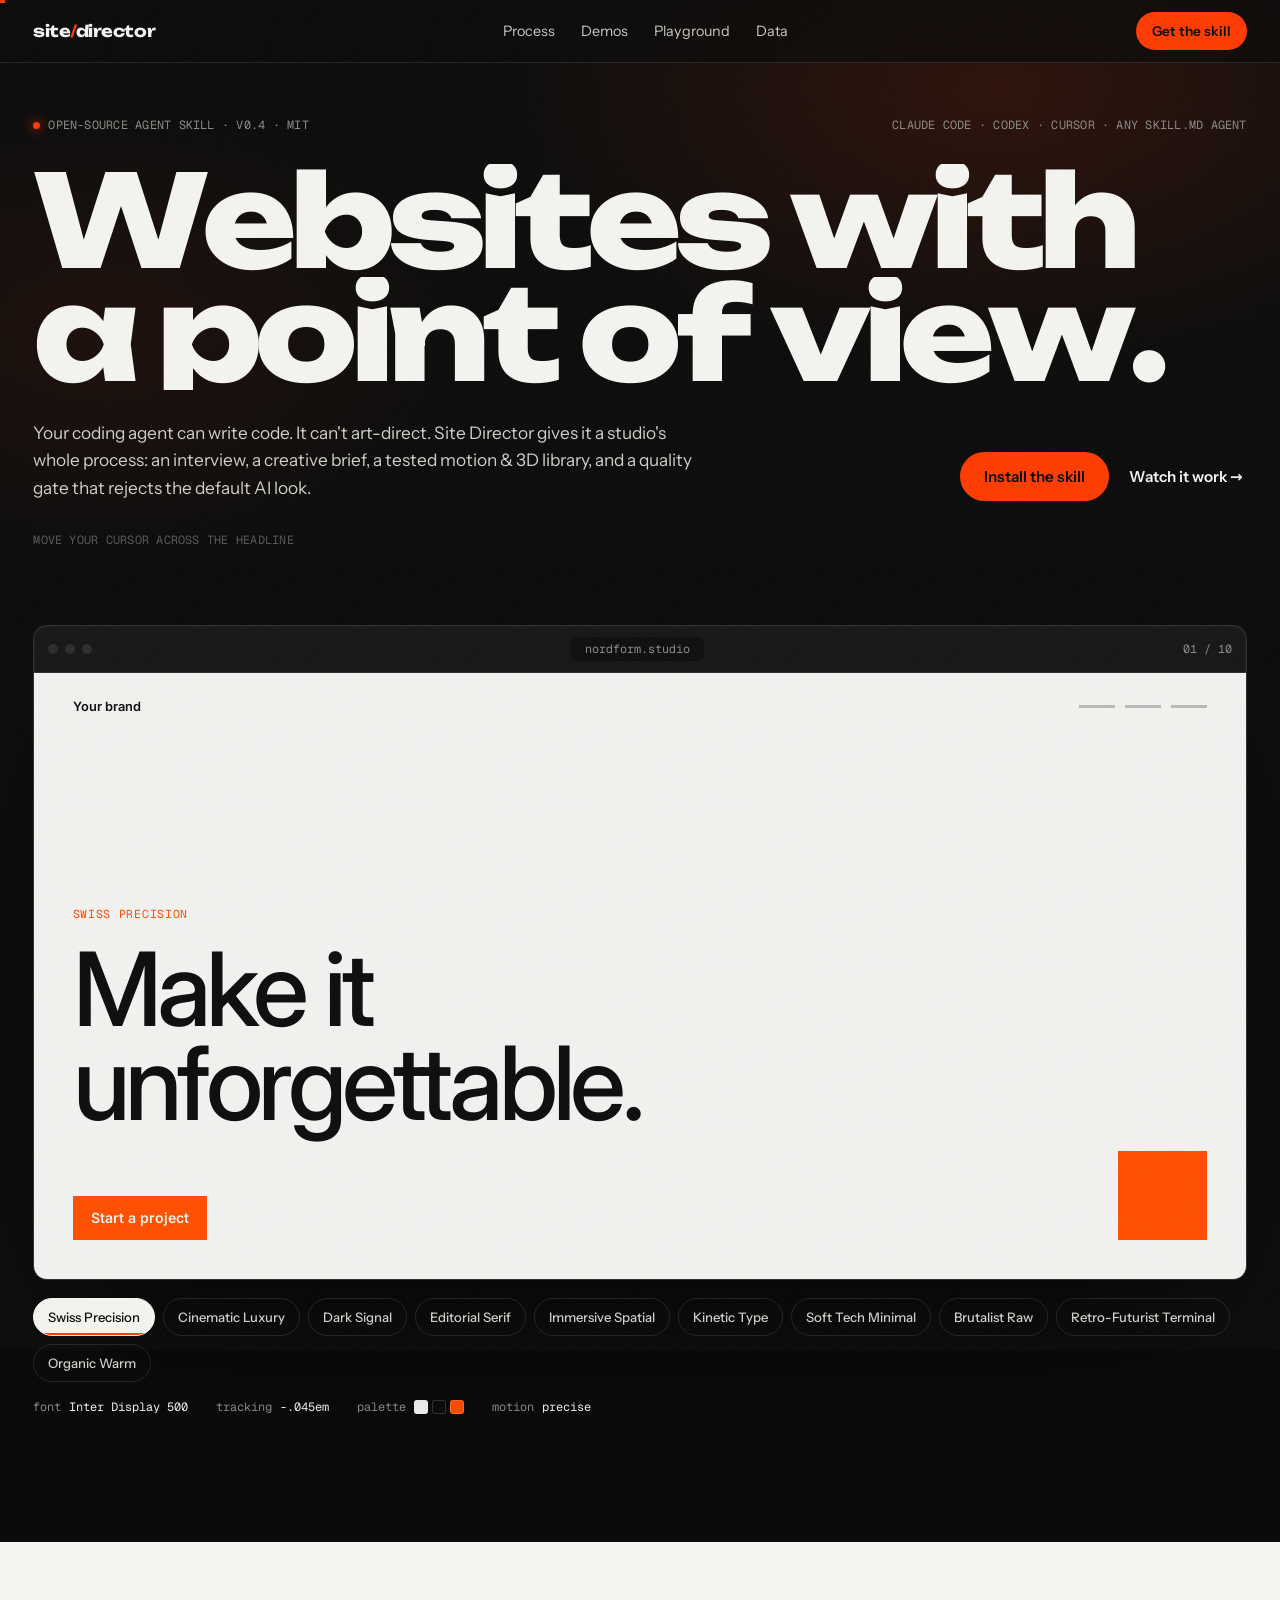
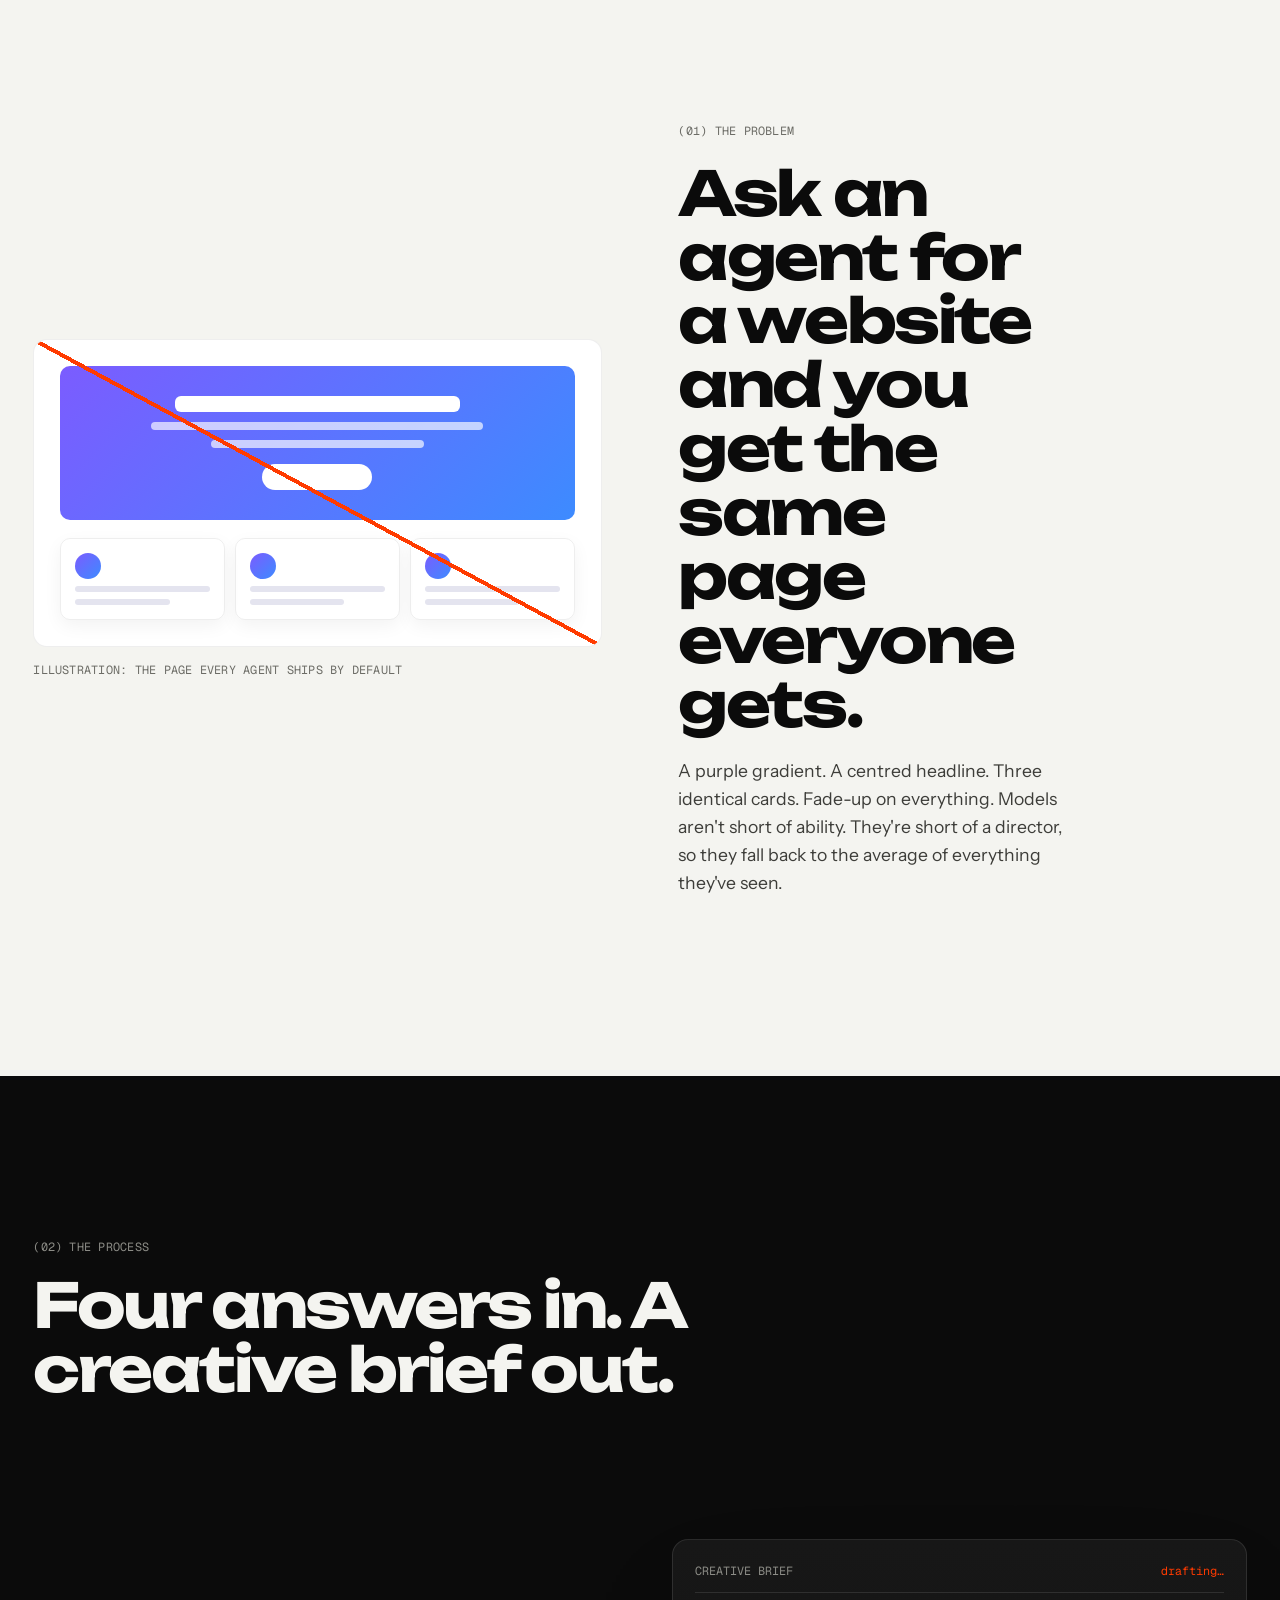
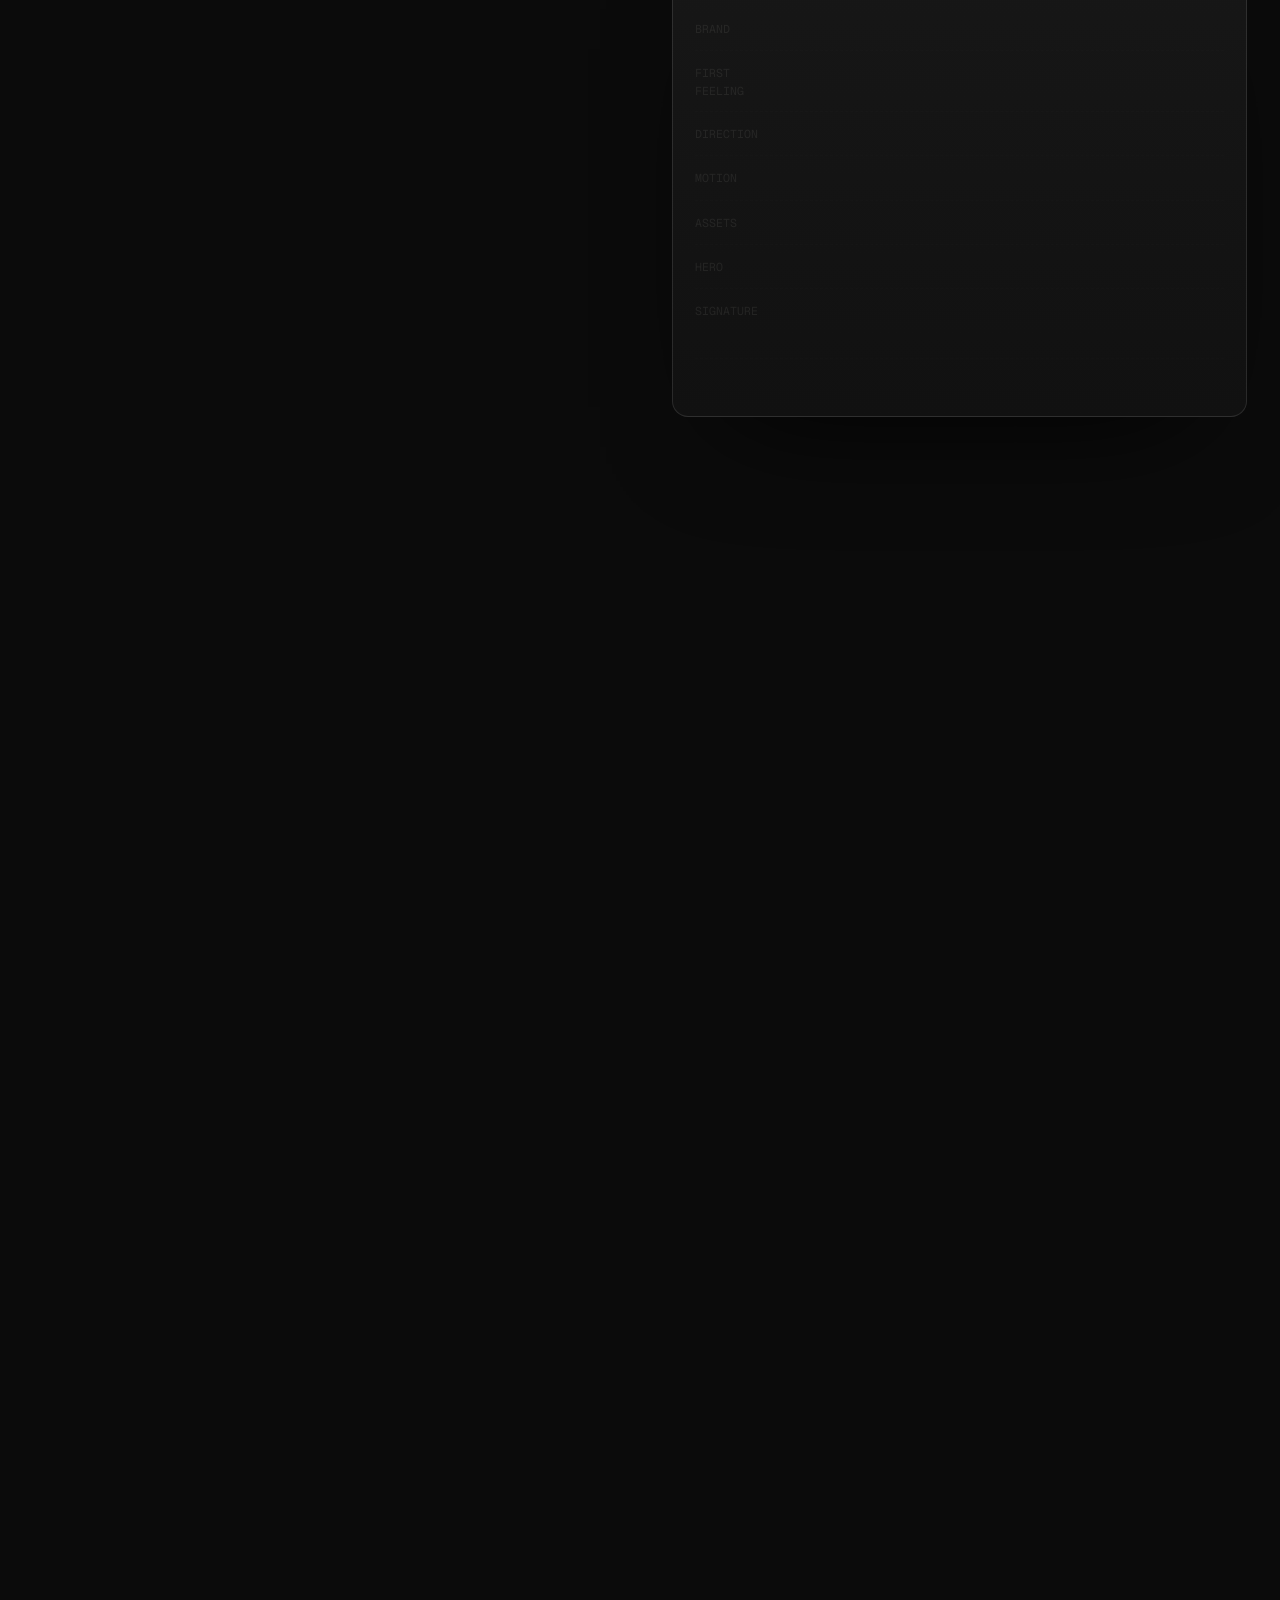
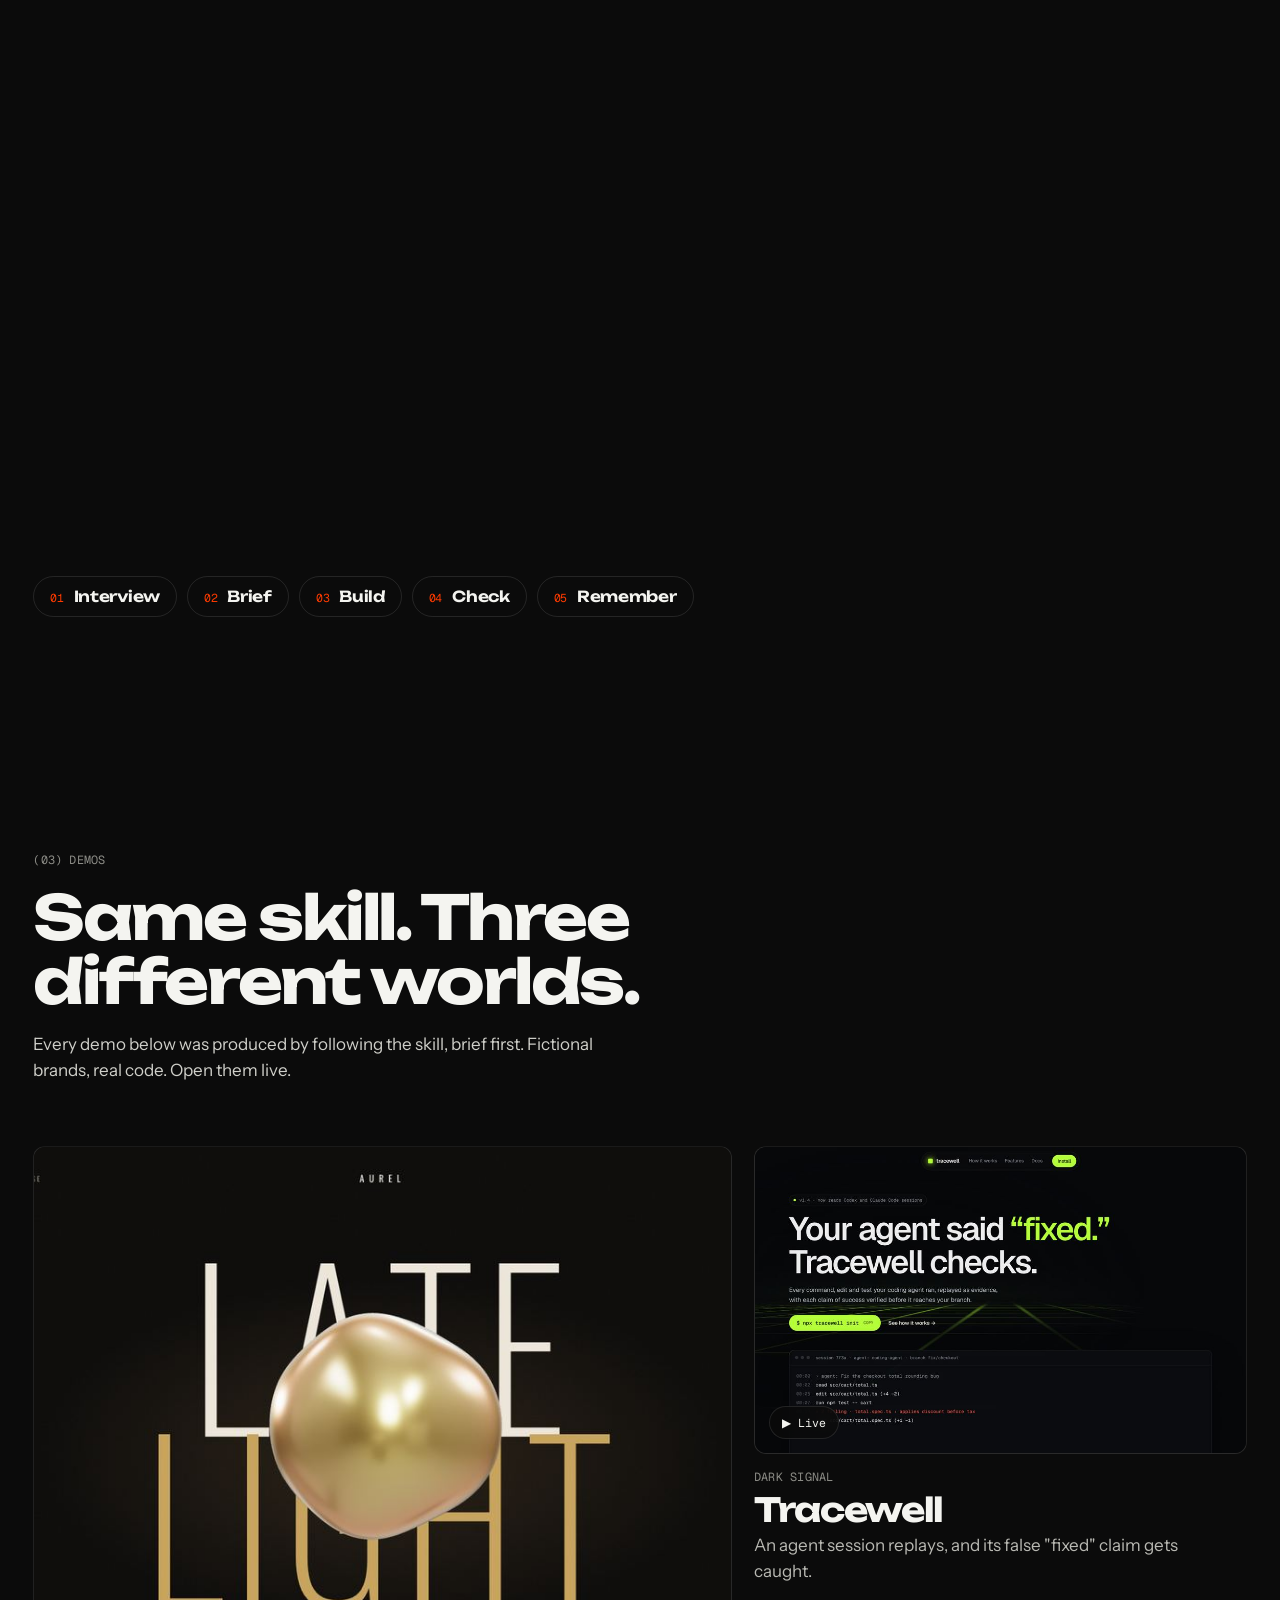
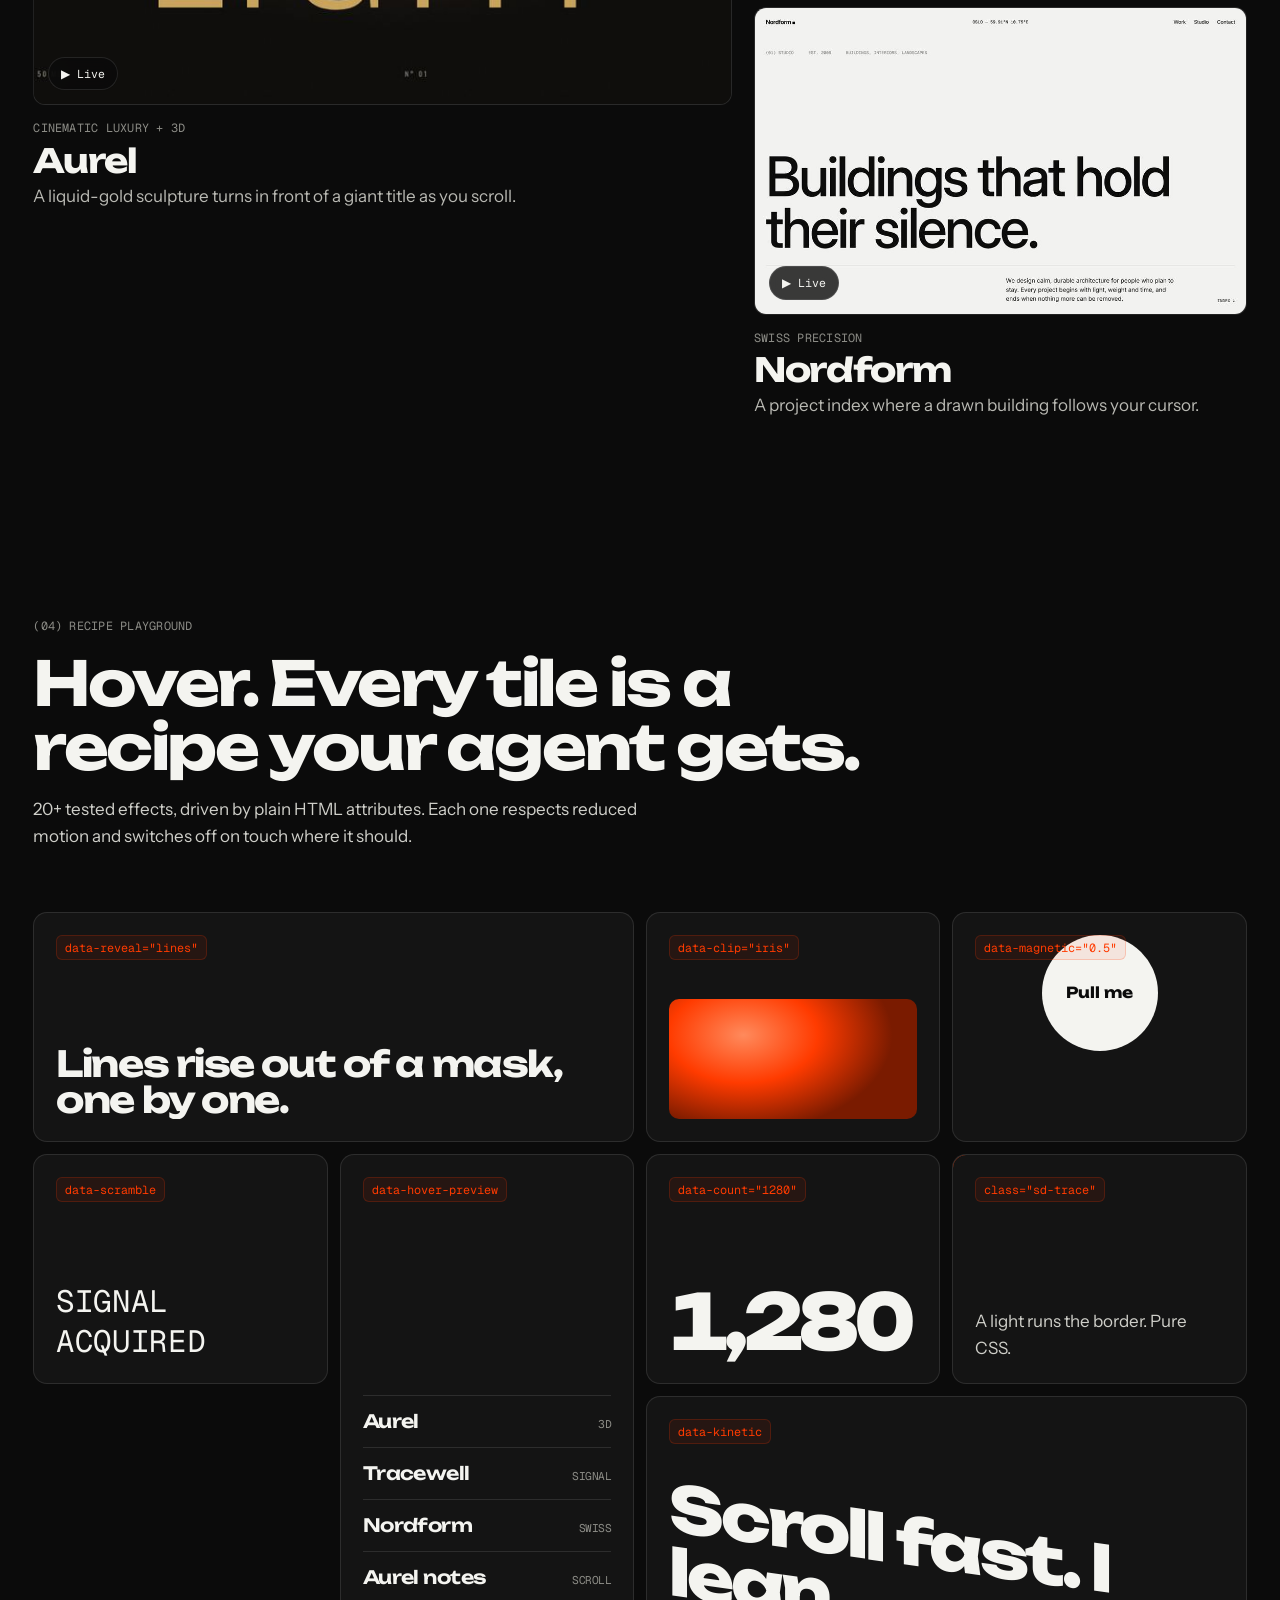
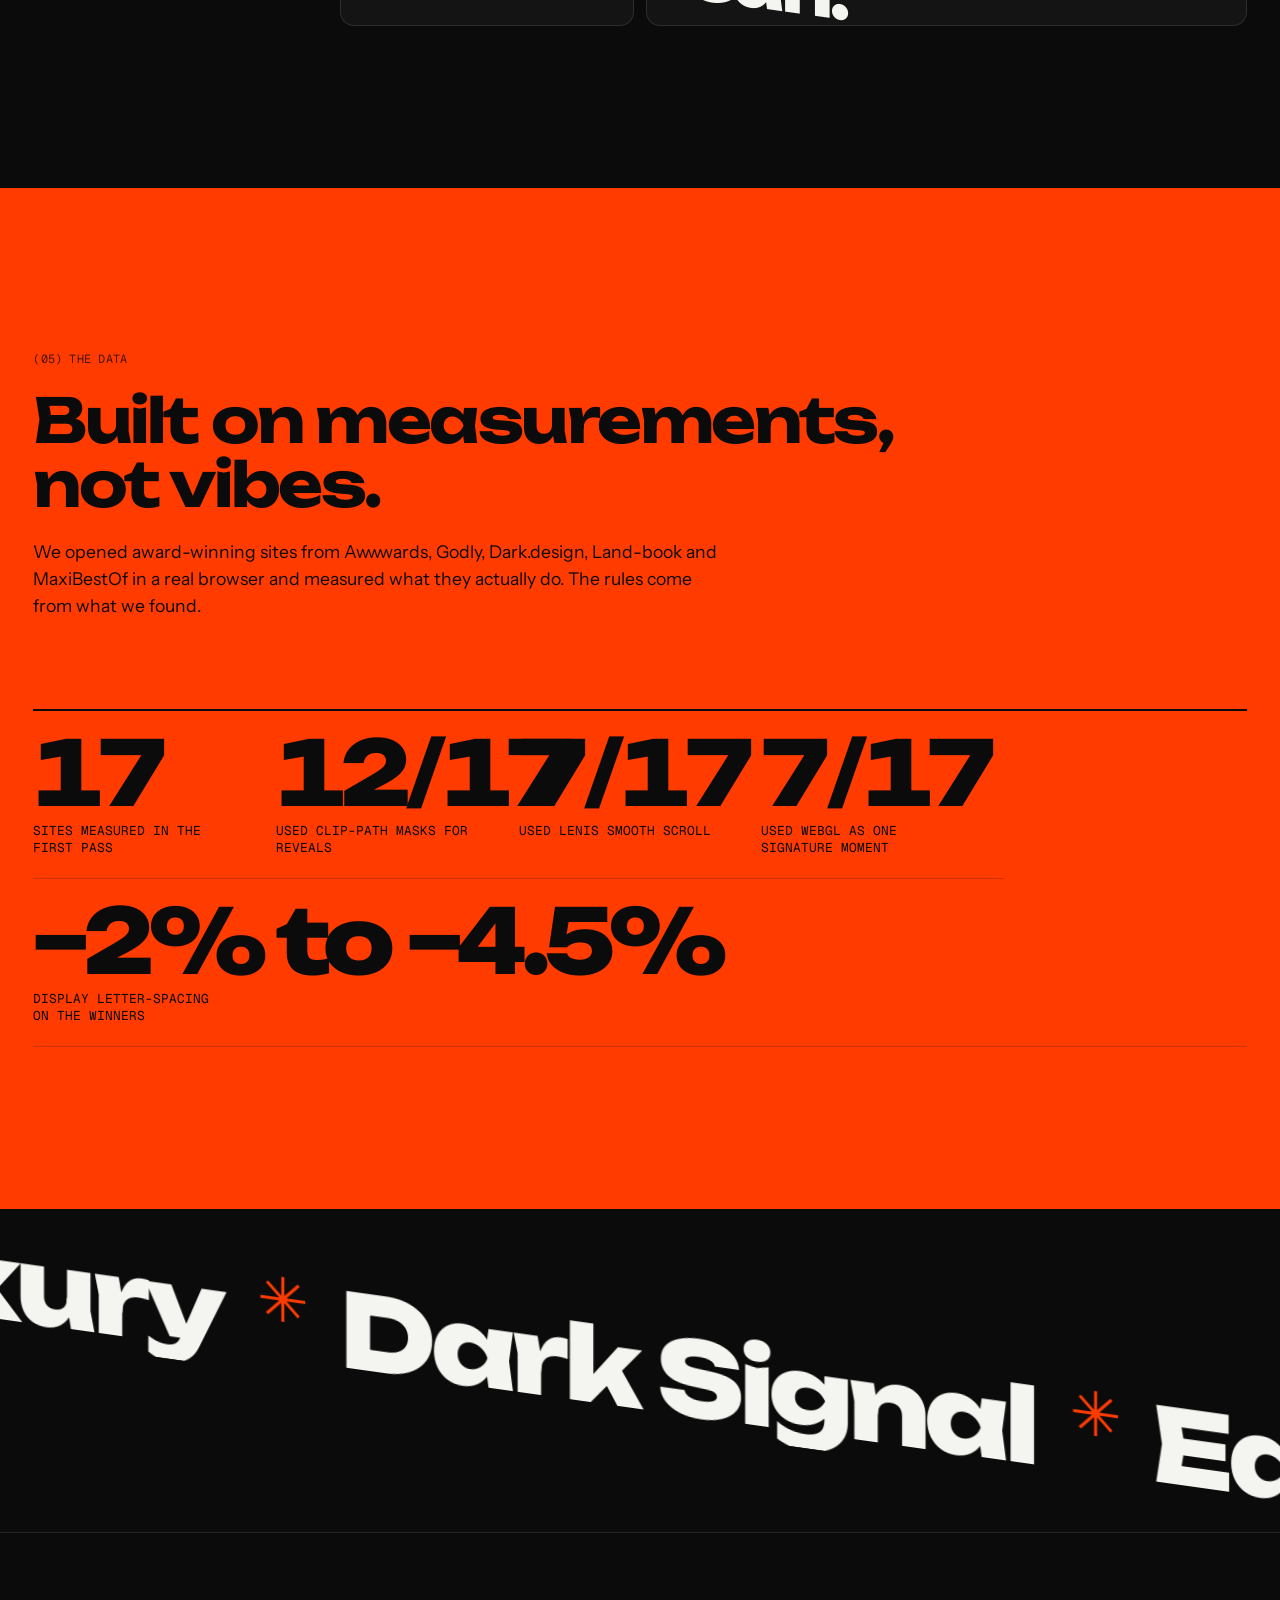
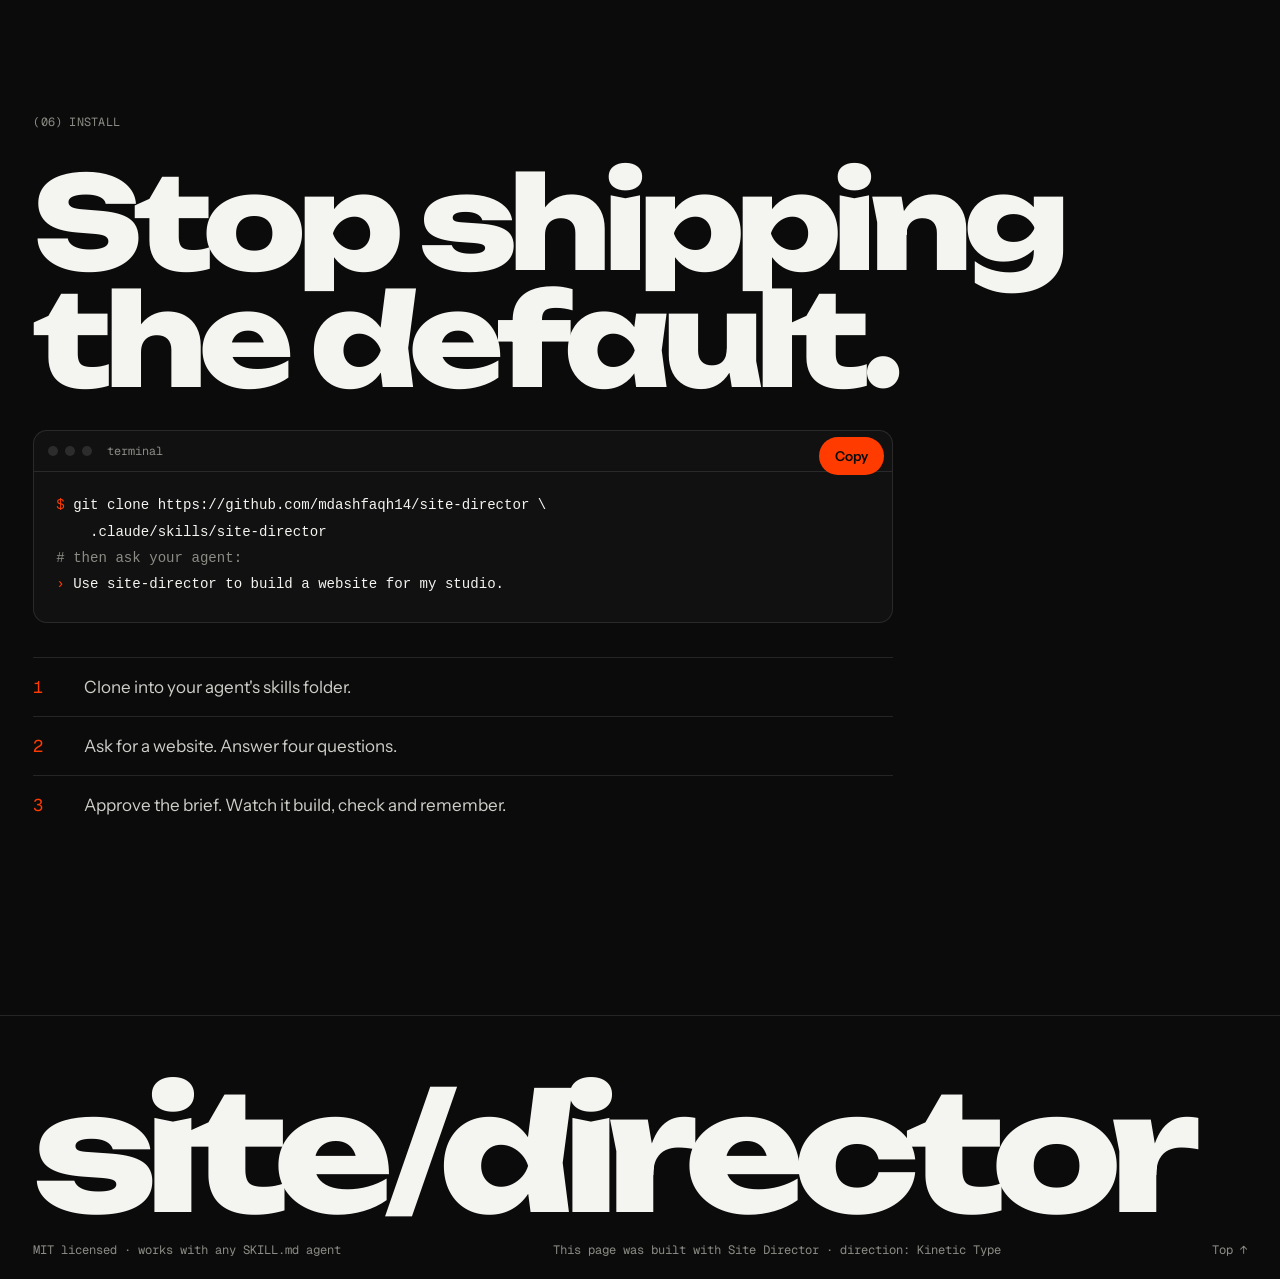
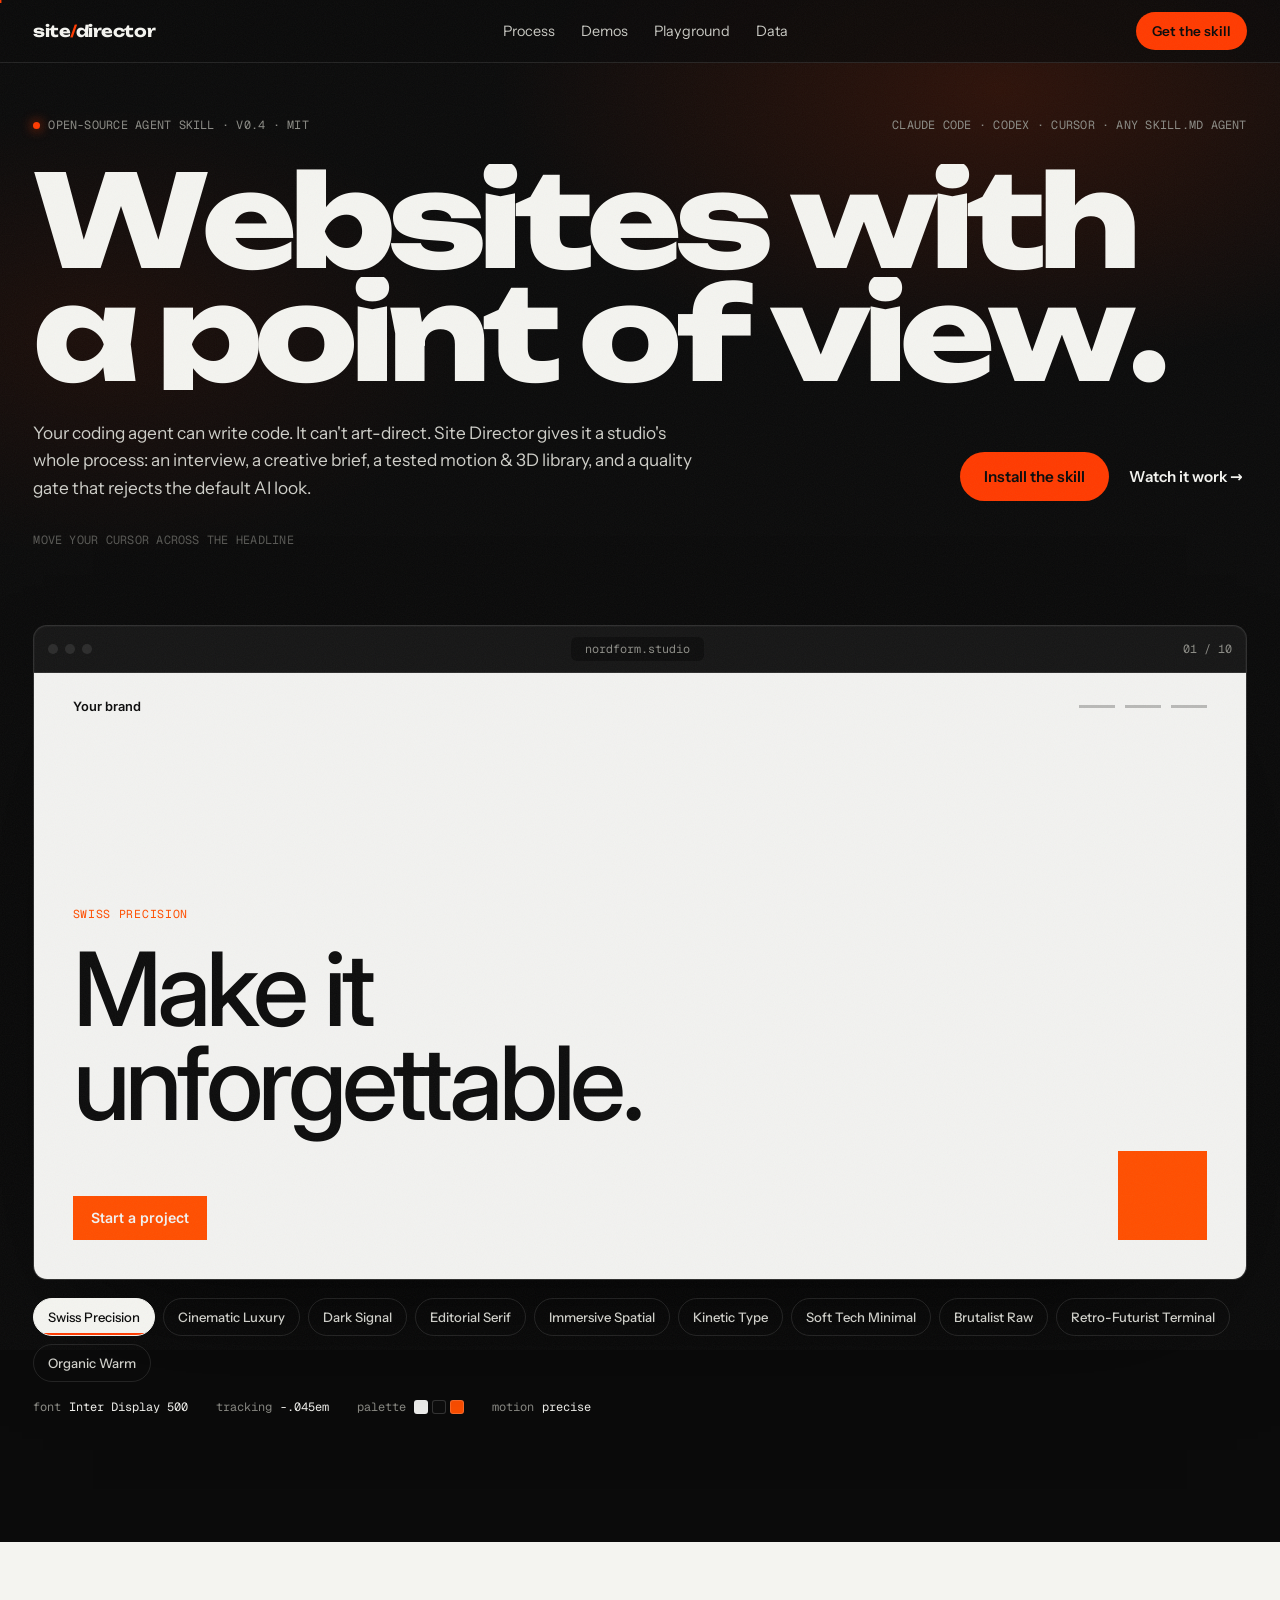
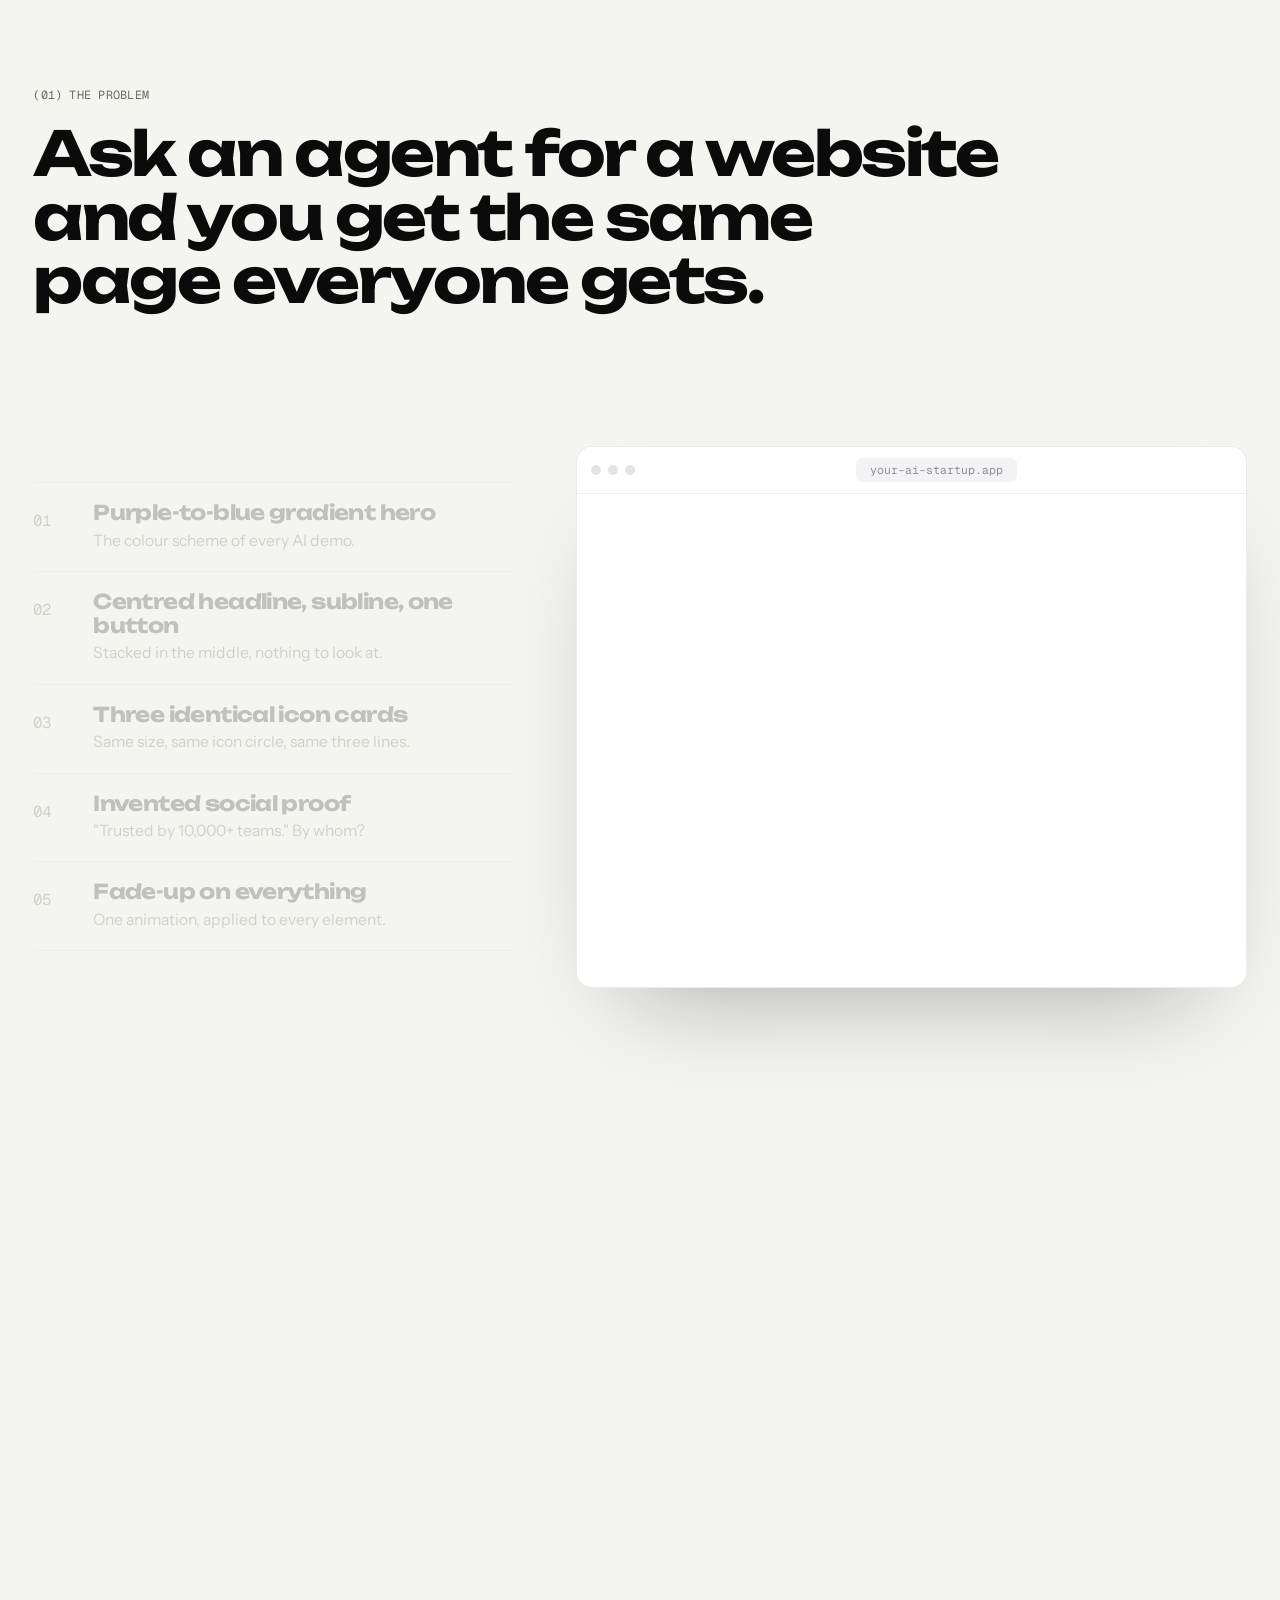
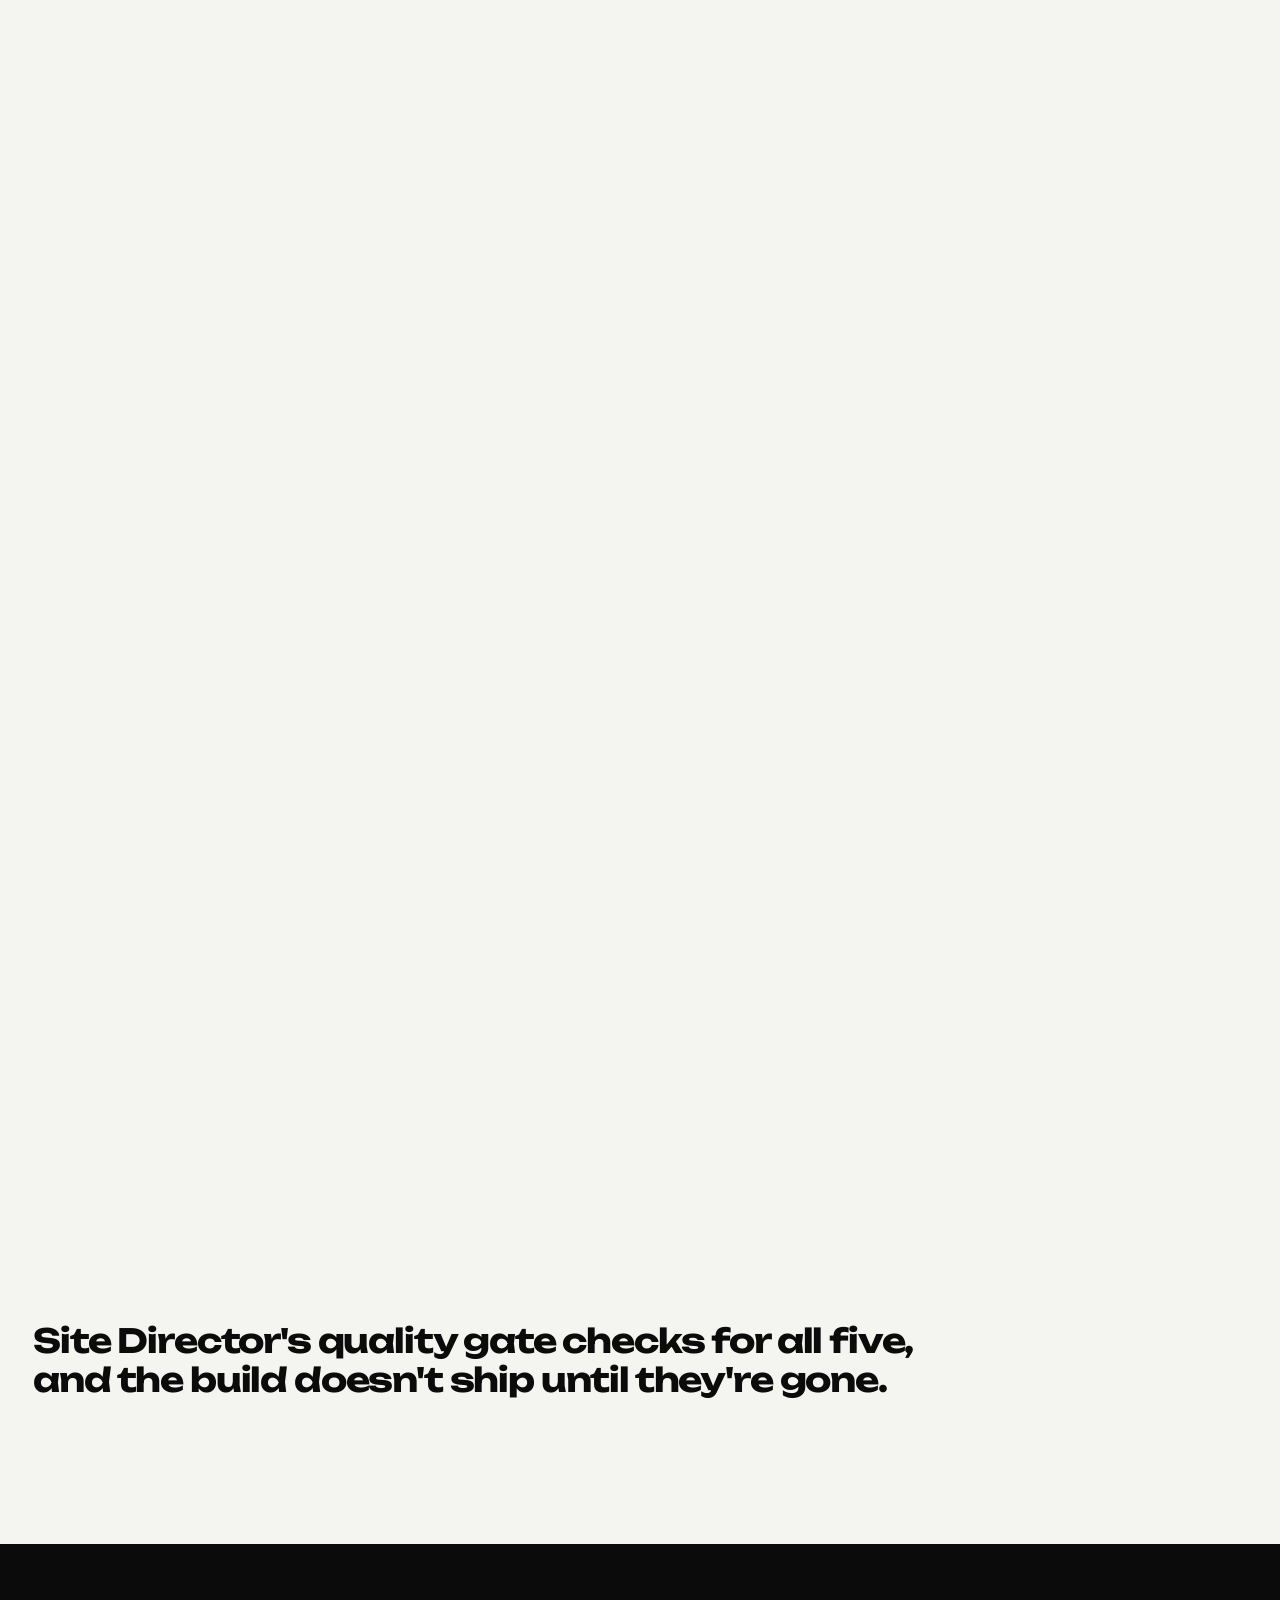
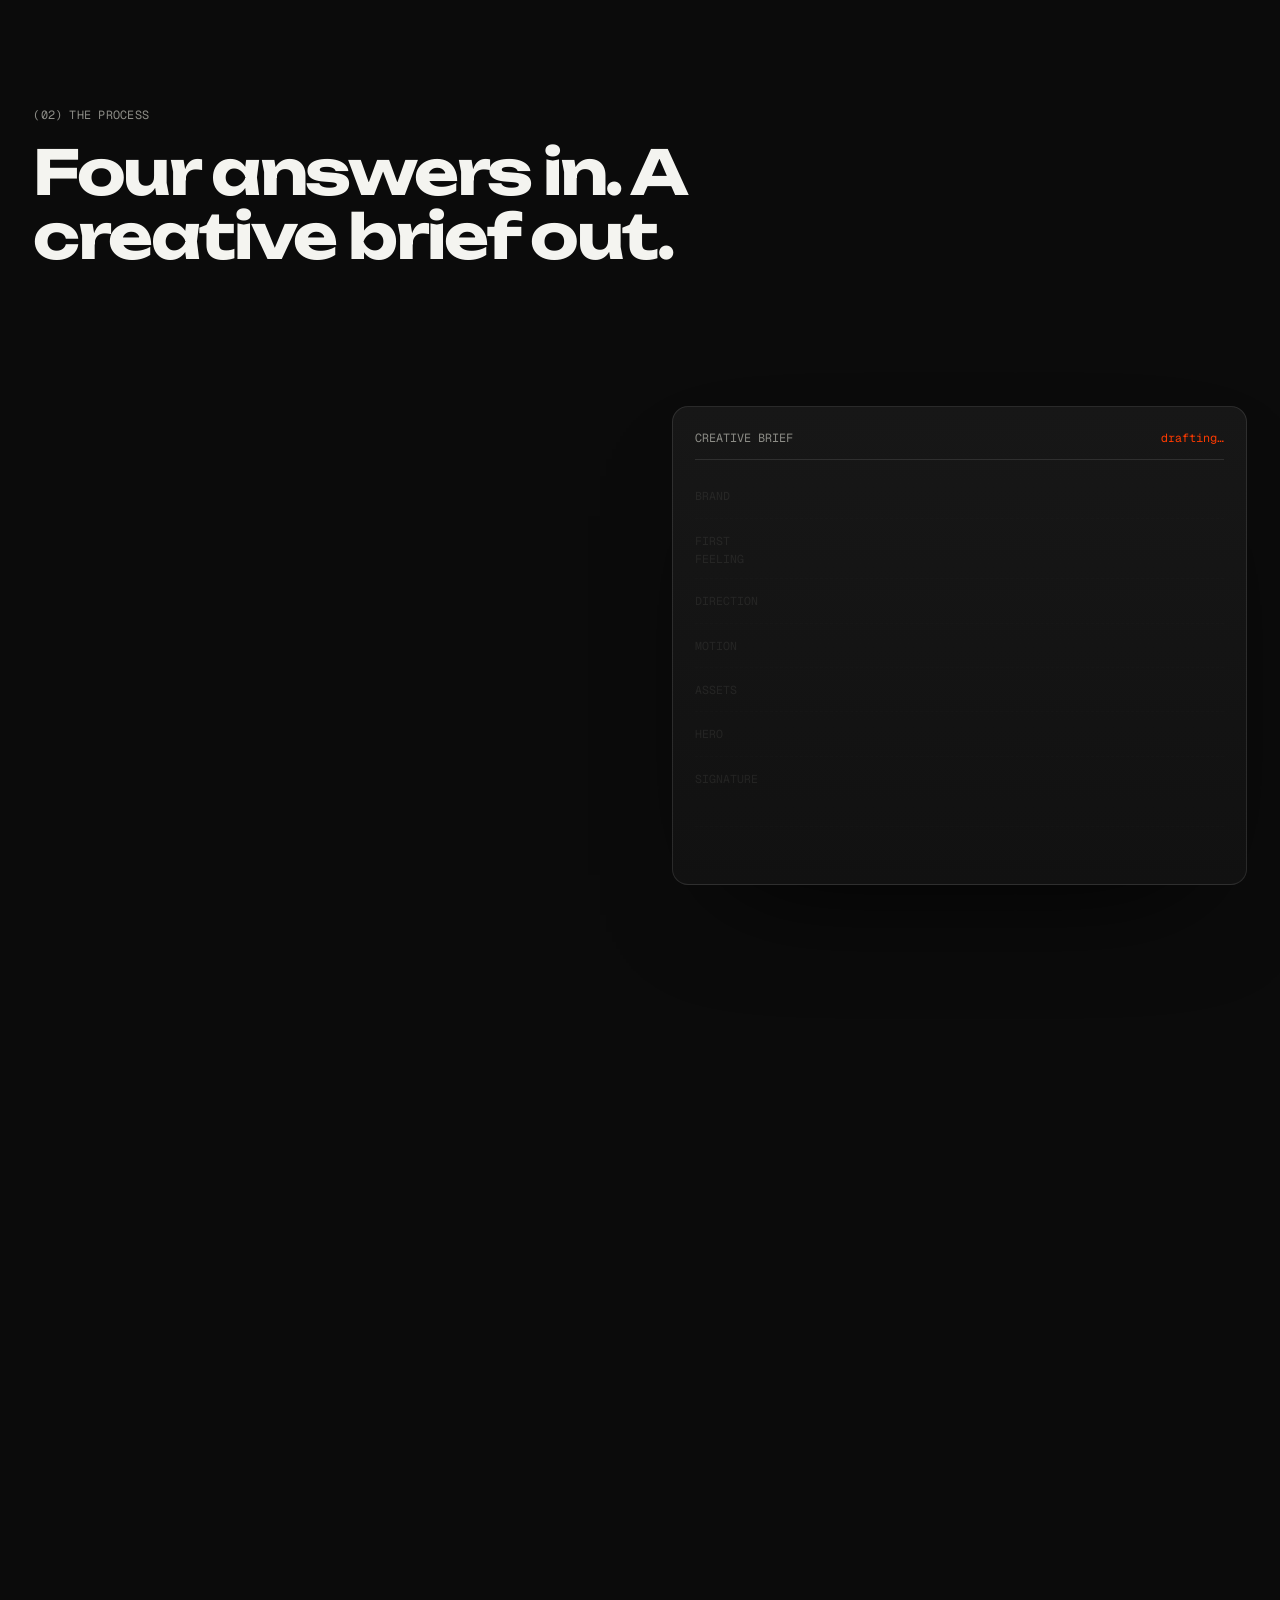
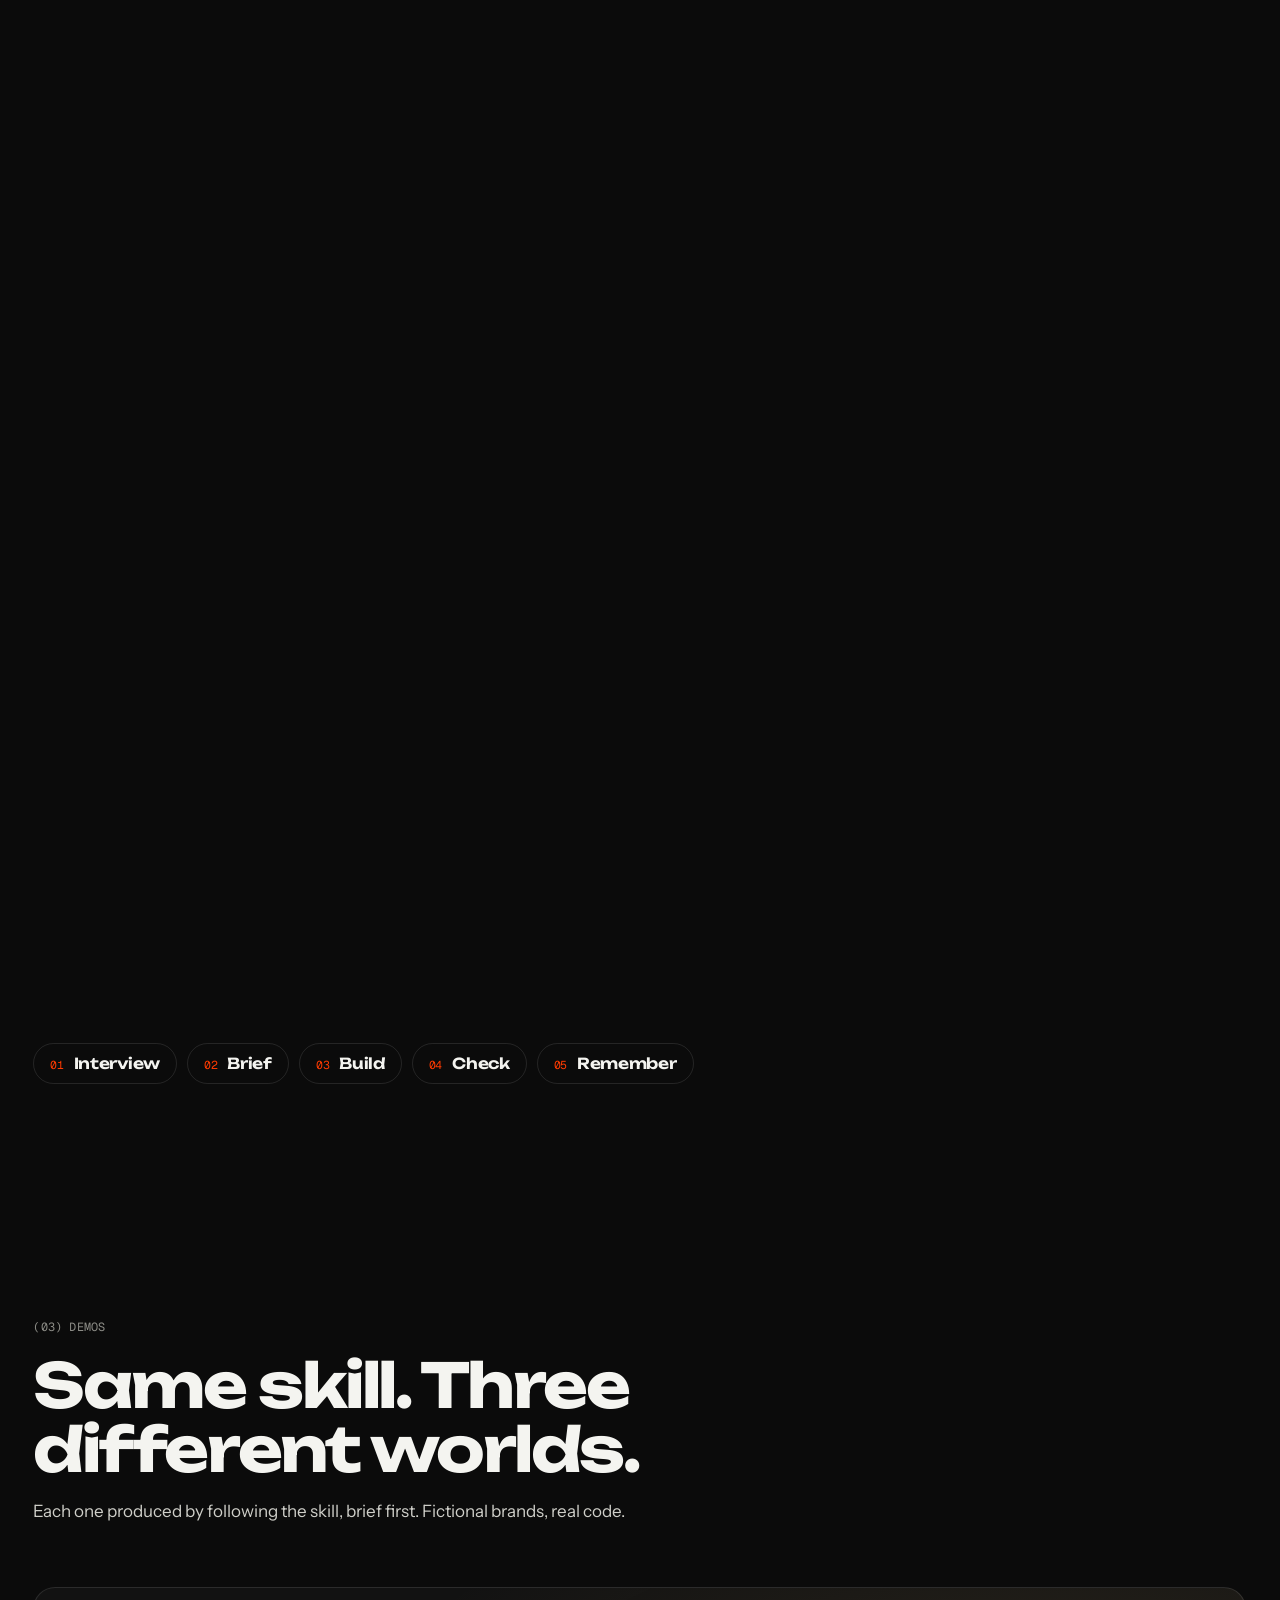
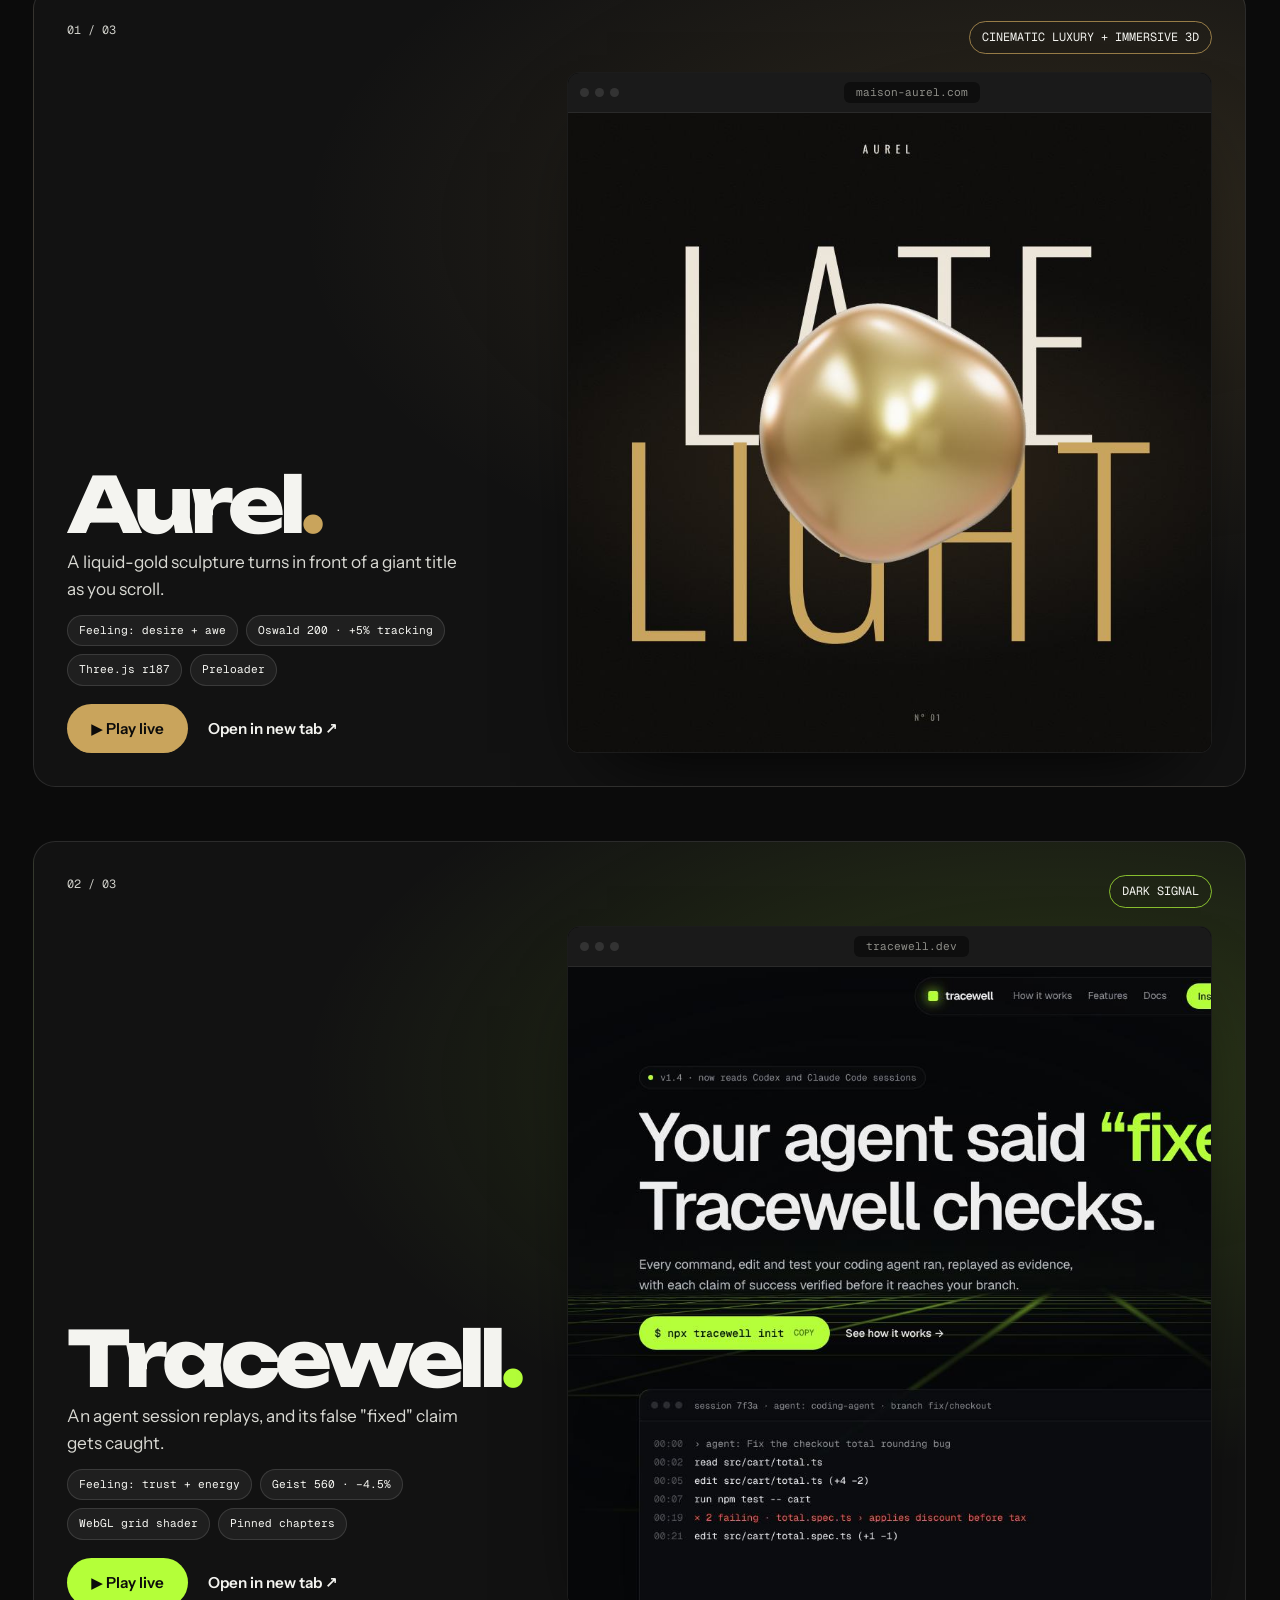
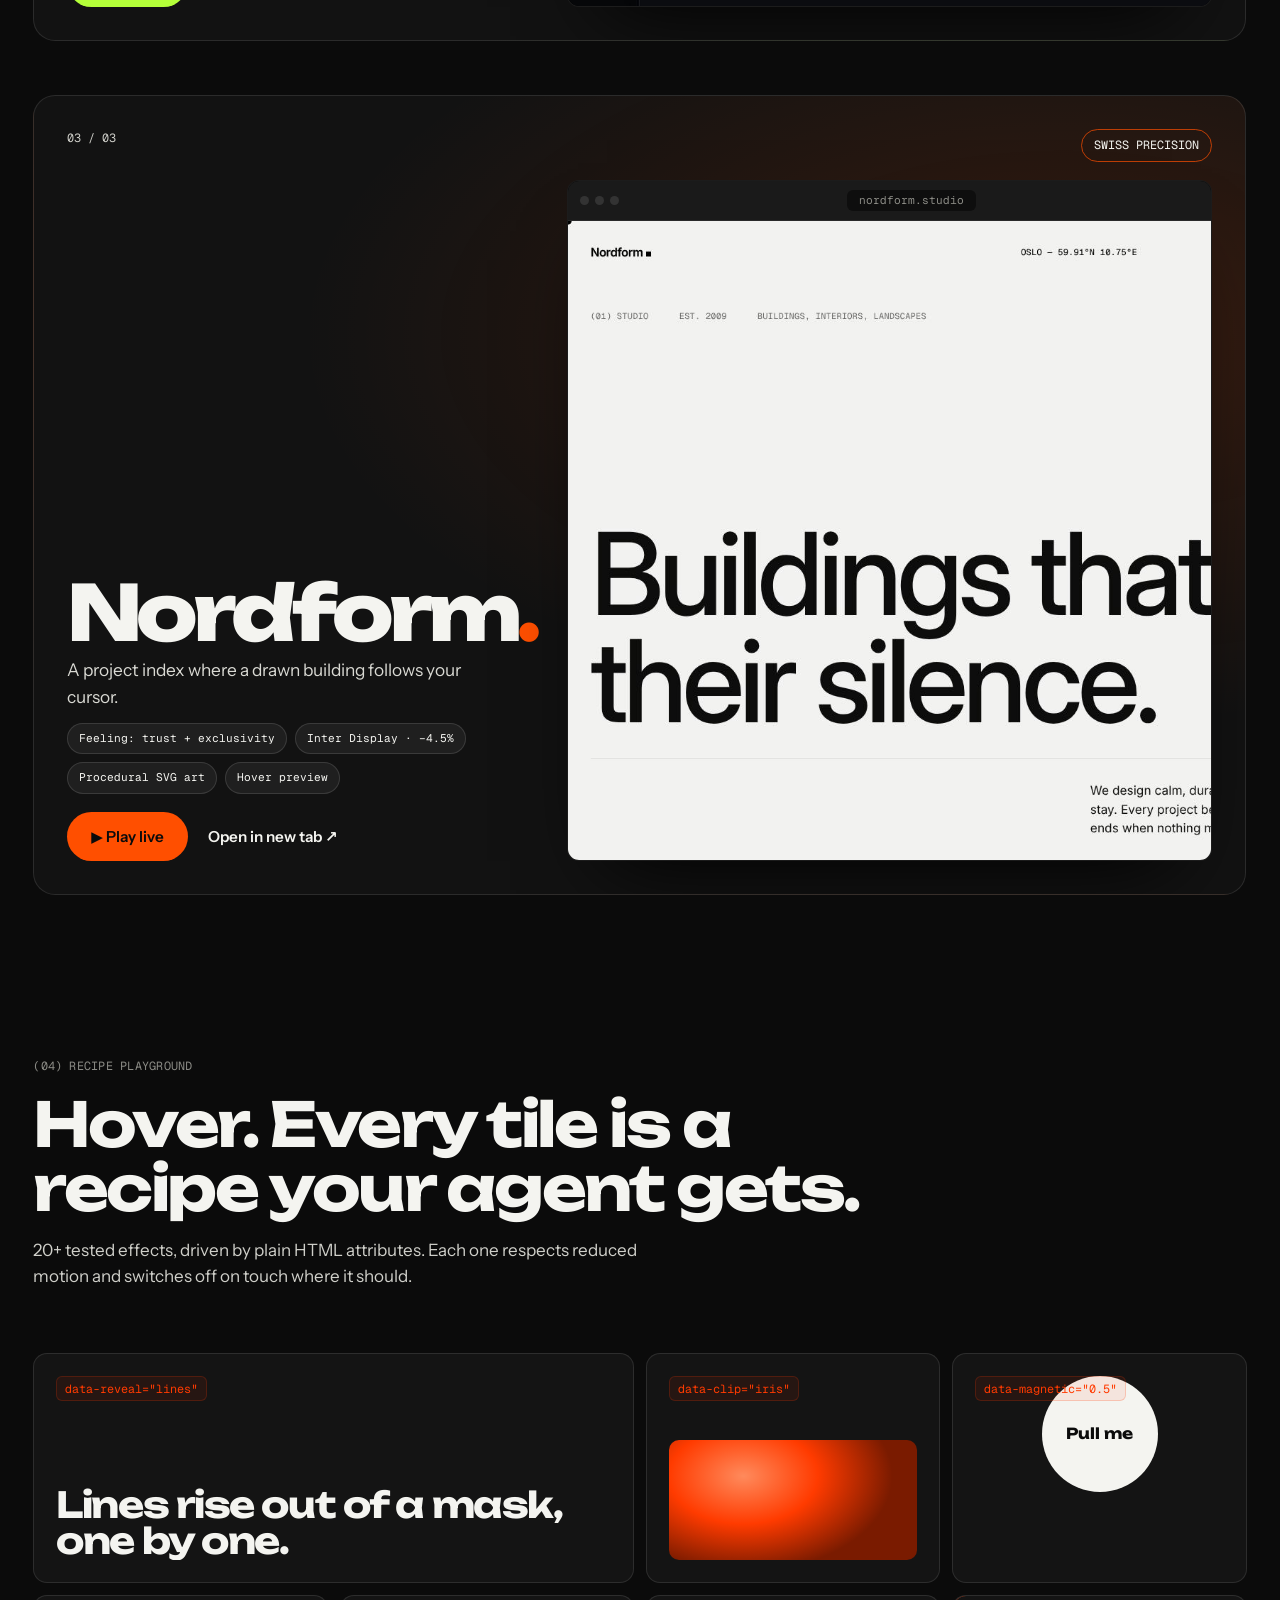
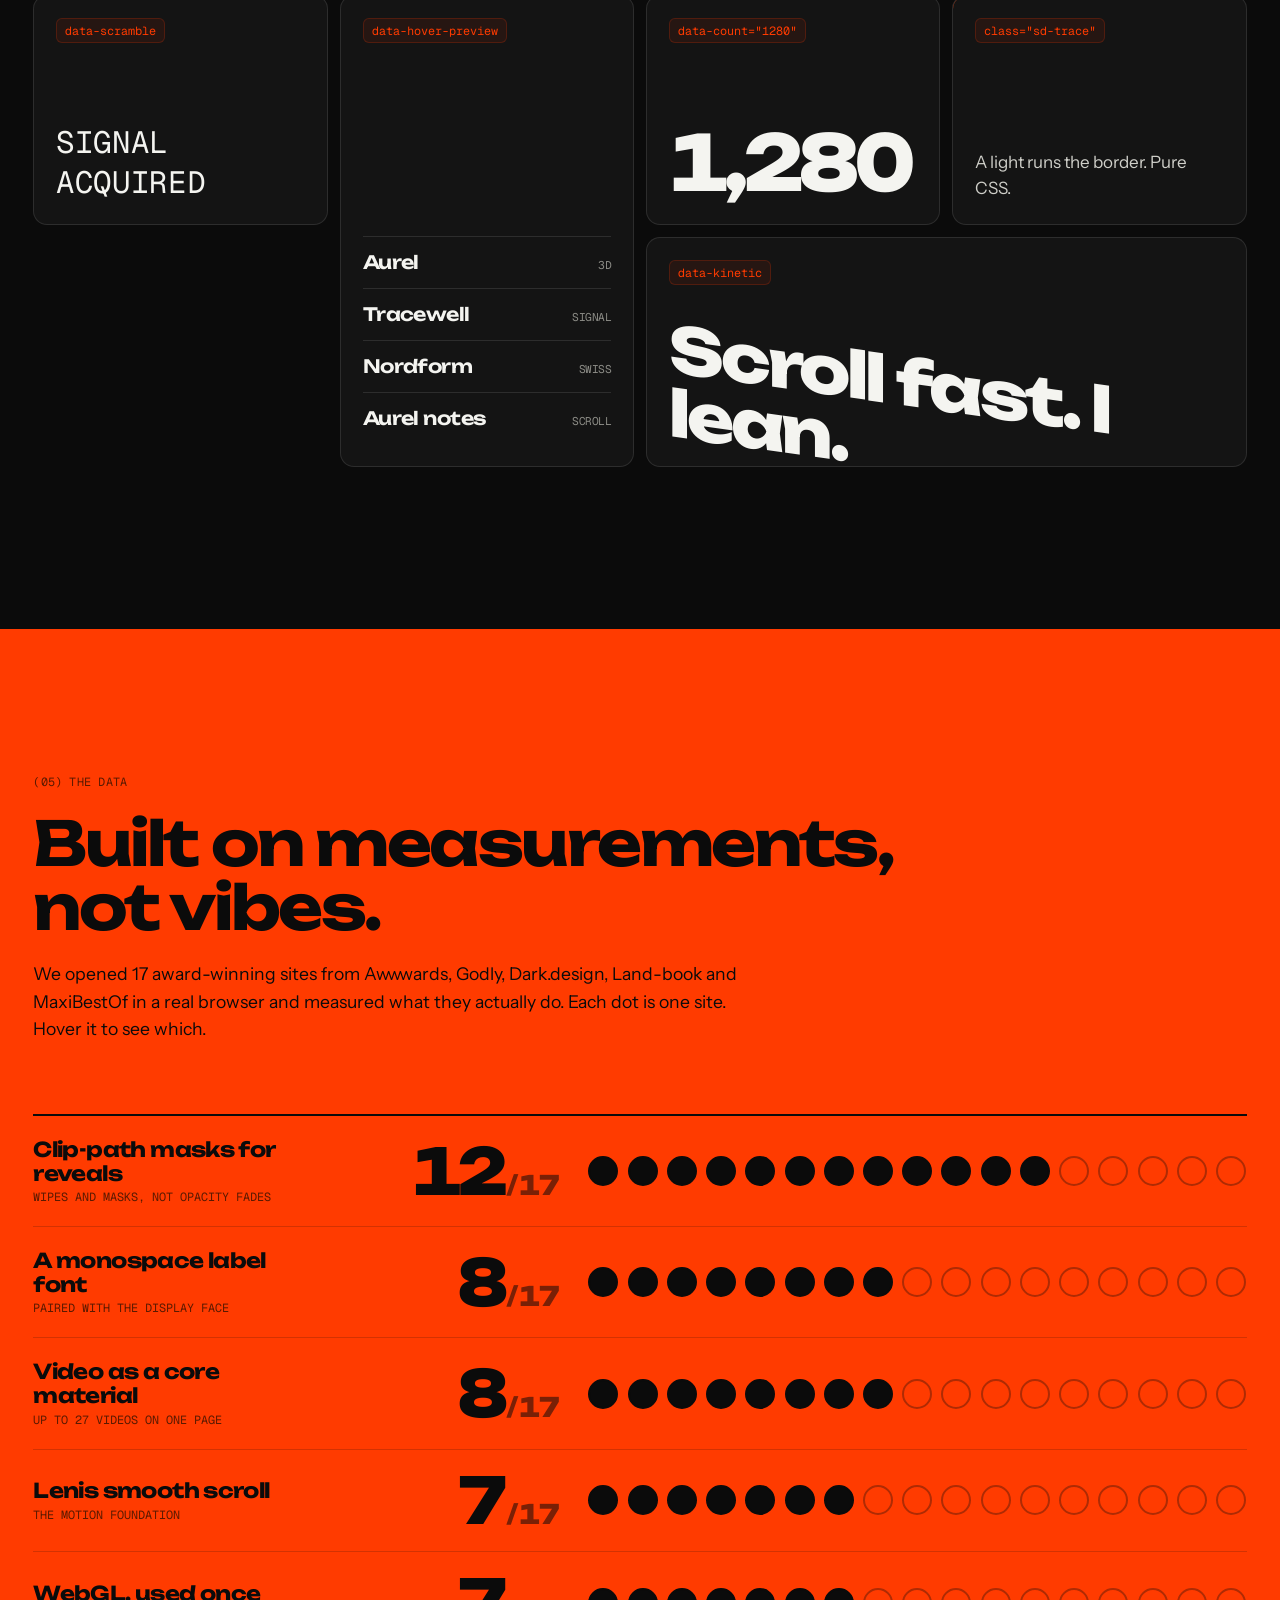
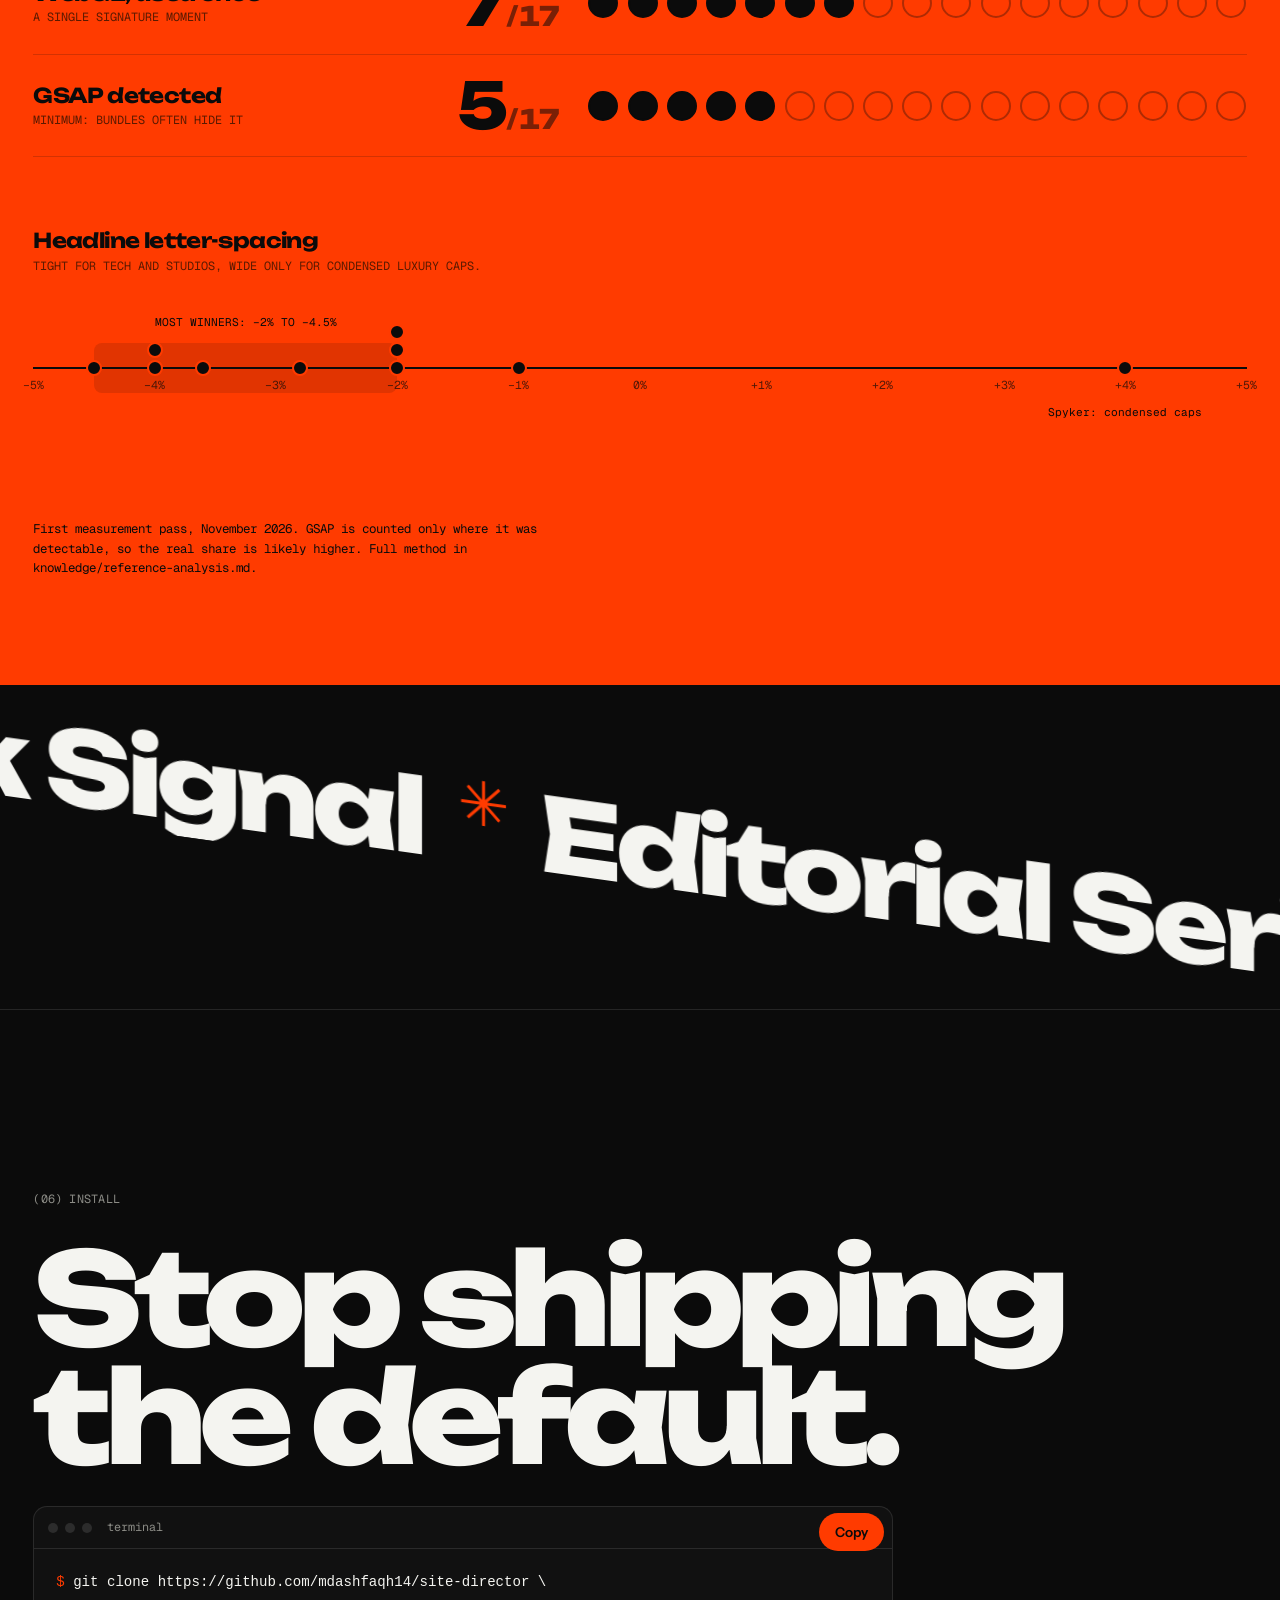
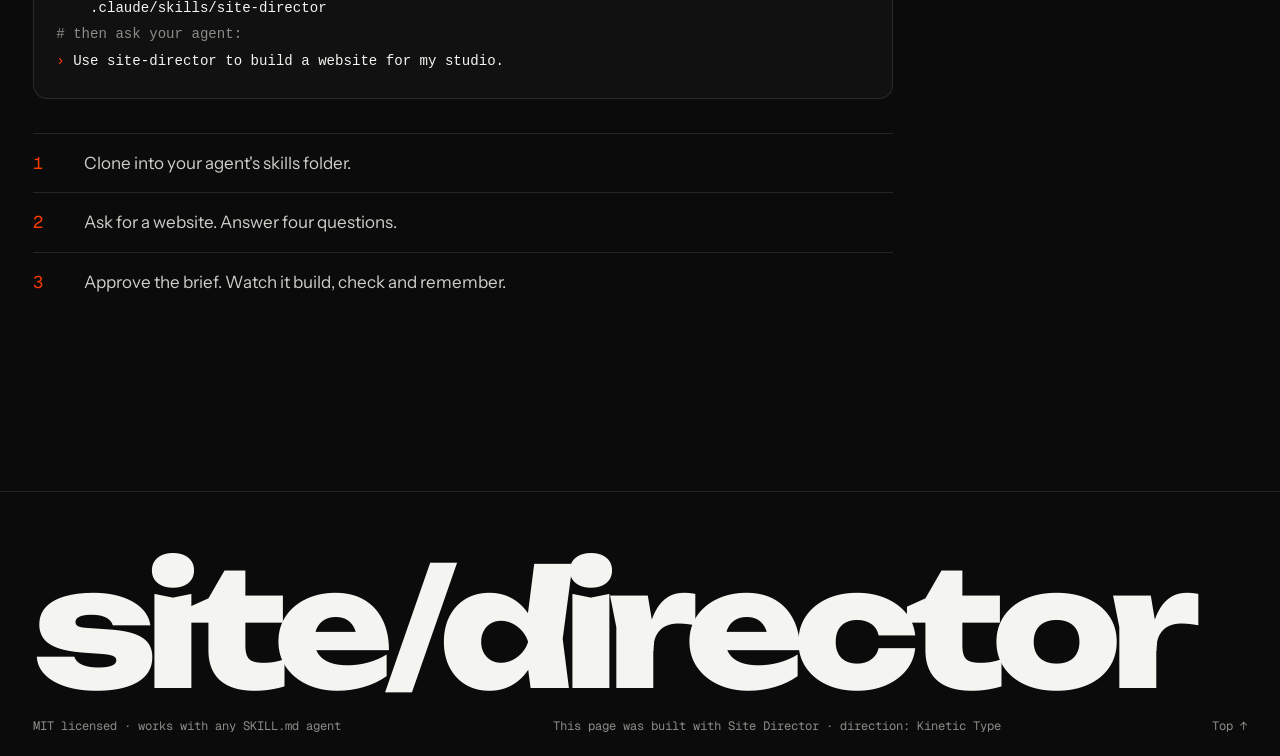
